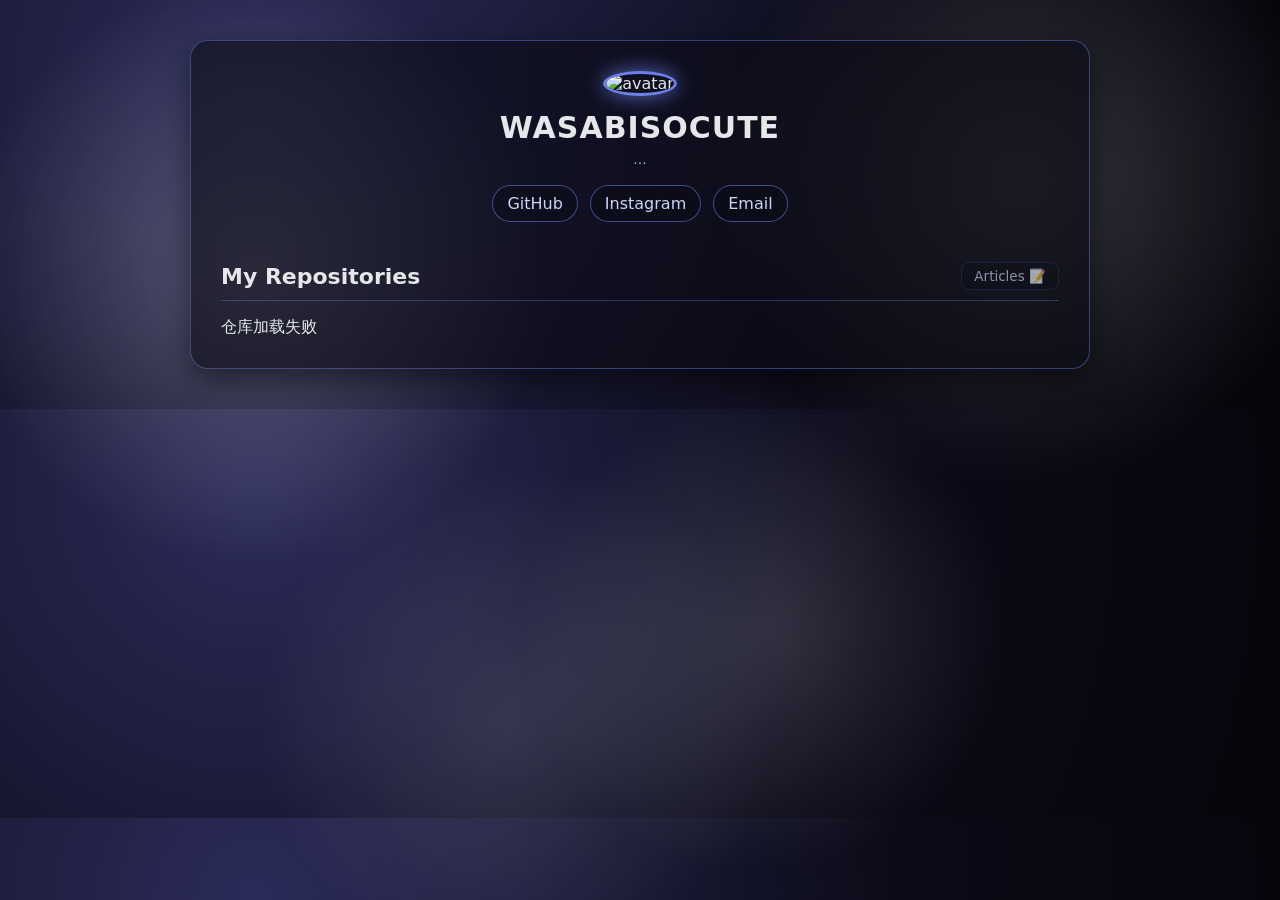
==== index.html @ c06ee204 "Add files via upload" ====
<!DOCTYPE html>
<html lang="zh-CN">

<head>
  <meta charset="UTF-8">
  <meta name="viewport" content="width=device-width, initial-scale=1.0">
  <title>Profile</title>

  <style>
    * {
      box-sizing: border-box;
      margin: 0;
      padding: 0;
    }

    body {
      font-family: system-ui, -apple-system, BlinkMacSystemFont, "Segoe UI", sans-serif;
      background: radial-gradient(circle at 20% 20%, #2b2b5a, #0b0b18 60%, #05050b);
      color: #e5e7eb;
      display: flex;
      justify-content: center;
      padding: 40px 20px;
    }

    .container {
      width: 100%;
      max-width: 900px;
    }

    /* background */
    .stars {
      position: fixed;
      inset: 0;
      background:
        radial-gradient(circle at 20% 30%, rgba(255, 255, 255, 0.35), transparent 25%),
        radial-gradient(circle at 80% 20%, rgba(255, 255, 255, 0.25), transparent 25%),
        radial-gradient(circle at 60% 70%, rgba(255, 255, 255, 0.2), transparent 25%),
        radial-gradient(circle at 40% 80%, rgba(255, 255, 255, 0.18), transparent 25%);
      opacity: 0.7;
      pointer-events: none;
      animation: twinkle 8s infinite alternate;
    }

    @keyframes twinkle {
      from {
        opacity: 0.4;
      }

      to {
        opacity: 0.8;
      }
    }

    .card {
      background: rgba(10, 10, 20, 0.6);
      border: 1px solid rgba(120, 140, 255, 0.4);
      border-radius: 18px;
      padding: 30px;
      backdrop-filter: blur(10px);
      box-shadow: 0 10px 30px rgba(0, 0, 0, 0.5);
    }

    .profile {
      text-align: center;
    }

    .avatar {
      width: 130px;
      height: 130px;
      border-radius: 50%;
      border: 3px solid rgba(120, 140, 255, 0.9);
      box-shadow: 0 0 20px rgba(120, 140, 255, 0.7);
      object-fit: cover;
    }

    h1 {
      margin: 14px 0 6px;
      font-size: 30px;
      letter-spacing: 1px;
    }

    .bio {
      color: #a6b0c3;
      font-size: 14px;
    }

    .links {
      margin-top: 18px;
      display: flex;
      justify-content: center;
      gap: 12px;
      flex-wrap: wrap;
    }

    .links a {
      text-decoration: none;
      color: #cbd5f5;
      padding: 8px 14px;
      border-radius: 999px;
      border: 1px solid rgba(120, 140, 255, 0.5);
      background: rgba(10, 10, 20, 0.5);
      transition: 0.2s;
    }

    .links a:hover {
      background: rgba(120, 140, 255, 0.2);
      border-color: rgba(120, 140, 255, 0.9);
      transform: translateY(-2px);
    }

    .section-header {
      display: flex;
      justify-content: space-between;
      align-items: center;
      margin: 40px 0 16px;
      border-bottom: 1px solid rgba(120, 140, 255, 0.3);
      padding-bottom: 10px;
    }

    .section-header h2 {
      margin: 0;
      font-size: 22px;
    }

    .articles-link {
      font-size: 13.5px;
      color: #cbd5f5;
      opacity: 0.65;
      text-decoration: none;
      transition: all 0.2s ease;
      display: flex;
      align-items: center;
      gap: 5px;
      border: 1px solid rgba(120, 140, 255, 0.2);
      background: rgba(10, 10, 20, 0.4);
      padding: 5px 12px;
      border-radius: 8px;
    }

    .articles-link:hover {
      opacity: 1;
      border-color: rgba(120, 140, 255, 0.7);
      background: rgba(120, 140, 255, 0.1);
      transform: translateY(-1px);
    }

    .repos {
      display: grid;
      grid-template-columns: repeat(auto-fill, minmax(260px, 1fr));
      gap: 16px;
    }

    .repo {
      background: rgba(10, 10, 20, 0.6);
      border: 1px solid rgba(120, 140, 255, 0.25);
      border-radius: 14px;
      padding: 14px;
      transition: 0.2s;
    }

    .repo:hover {
      transform: translateY(-4px);
      border-color: rgba(120, 140, 255, 0.9);
      box-shadow: 0 10px 25px rgba(120, 140, 255, 0.25);
    }

    .repo a {
      color: #cbd5f5;
      text-decoration: none;
      font-weight: 600;
      font-size: 16px;
    }

    .repo p {
      margin-top: 8px;
      color: #a6b0c3;
      font-size: 13px;
    }
  </style>
</head>

<body>
  <div class="stars"></div>

  <div class="container">
    <div class="card">
      <div class="profile">
        <img class="avatar" src="https://avatars.githubusercontent.com/u/93391433?v=4" alt="avatar">
        <h1>WASABISOCUTE</h1>
        <div class="bio">...</div>

        <div class="links">
          <a href="https://github.com/WASABISOCUTE" target="_blank">GitHub</a>
          <a href="https://instagram.com/wasabisimyeezhe_ws" target="_blank">Instagram</a>
          <a href="mailto:wasabi9487@gmail.com">Email</a>
        </div>
      </div>

      <div class="section-header">
        <h2>My Repositories</h2>
        <div style="display: flex; gap: 10px;">
          <a href="articles-show.html" class="articles-link">
            Articles 📝
          </a>
        </div>
      </div>
      <div id="repos" class="repos"></div>
    </div>
  </div>

  <script>
    const username = "WASABISOCUTE";
    const repoContainer = document.getElementById("repos");

    fetch(`https://api.github.com/users/${username}/repos`)
      .then(res => res.json())
      .then(repos => {
        repos.sort((a, b) => b.stargazers_count - a.stargazers_count)
          .forEach(repo => {
            const div = document.createElement("div");
            div.className = "repo";
            div.innerHTML = `
              <a href="${repo.html_url}" target="_blank">${repo.name}</a>
              <p>${repo.description || "No description"}</p>
            `;
            repoContainer.appendChild(div);
          });
      })
      .catch(() => {
        repoContainer.innerHTML = "<p>仓库加载失败</p>";
      });
  </script>
</body>

</html>
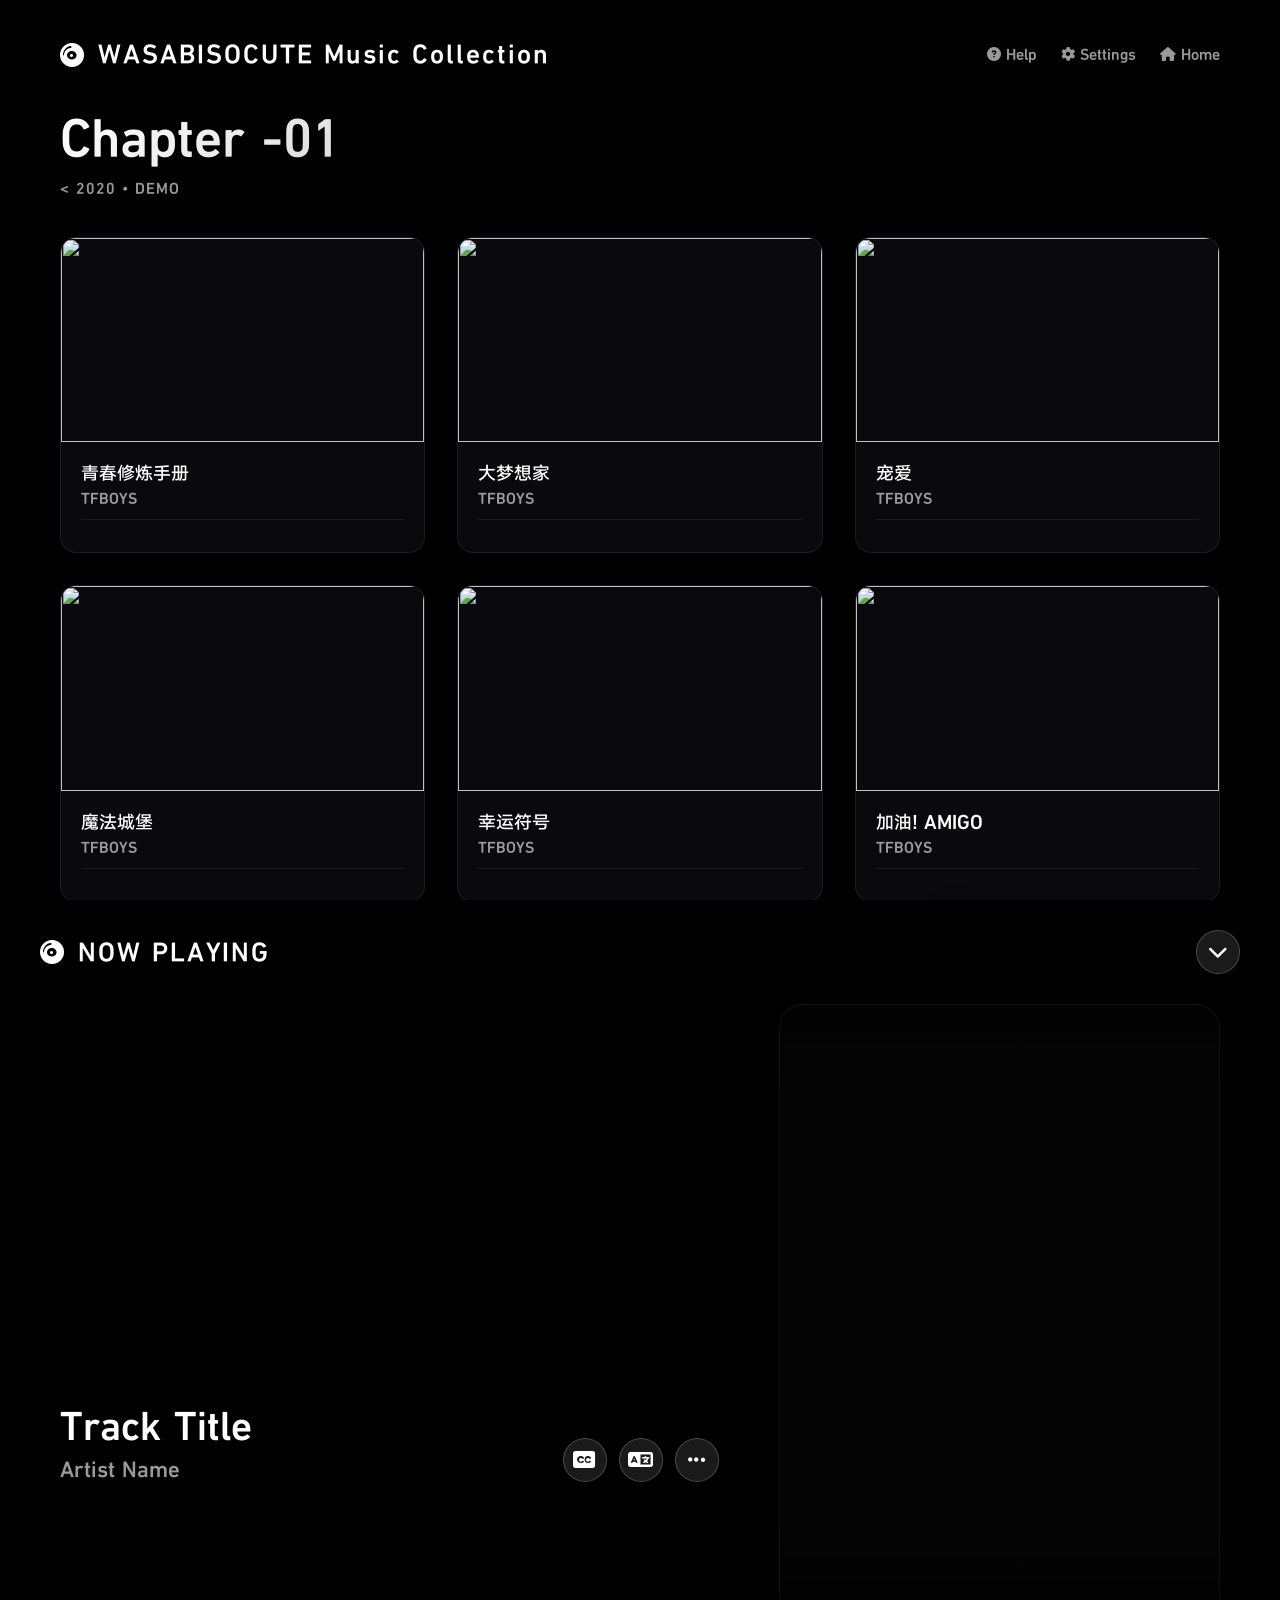
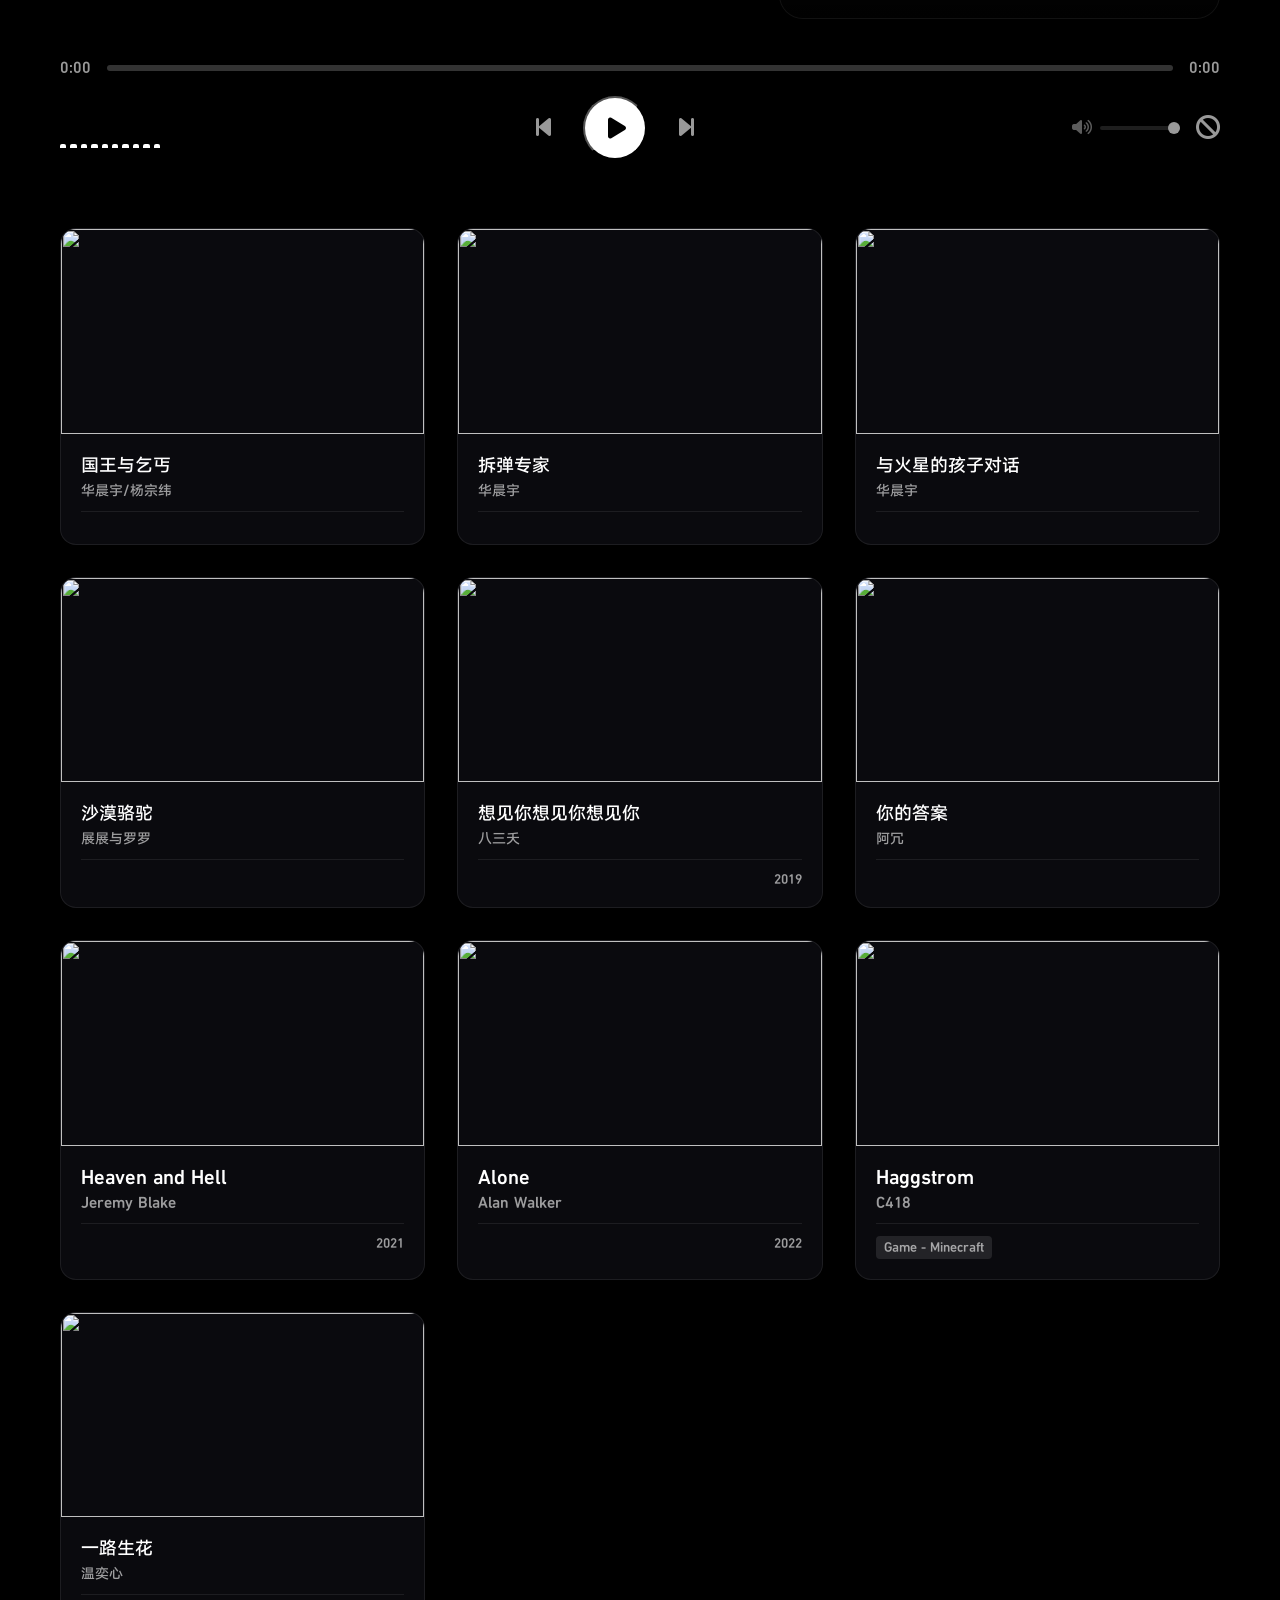
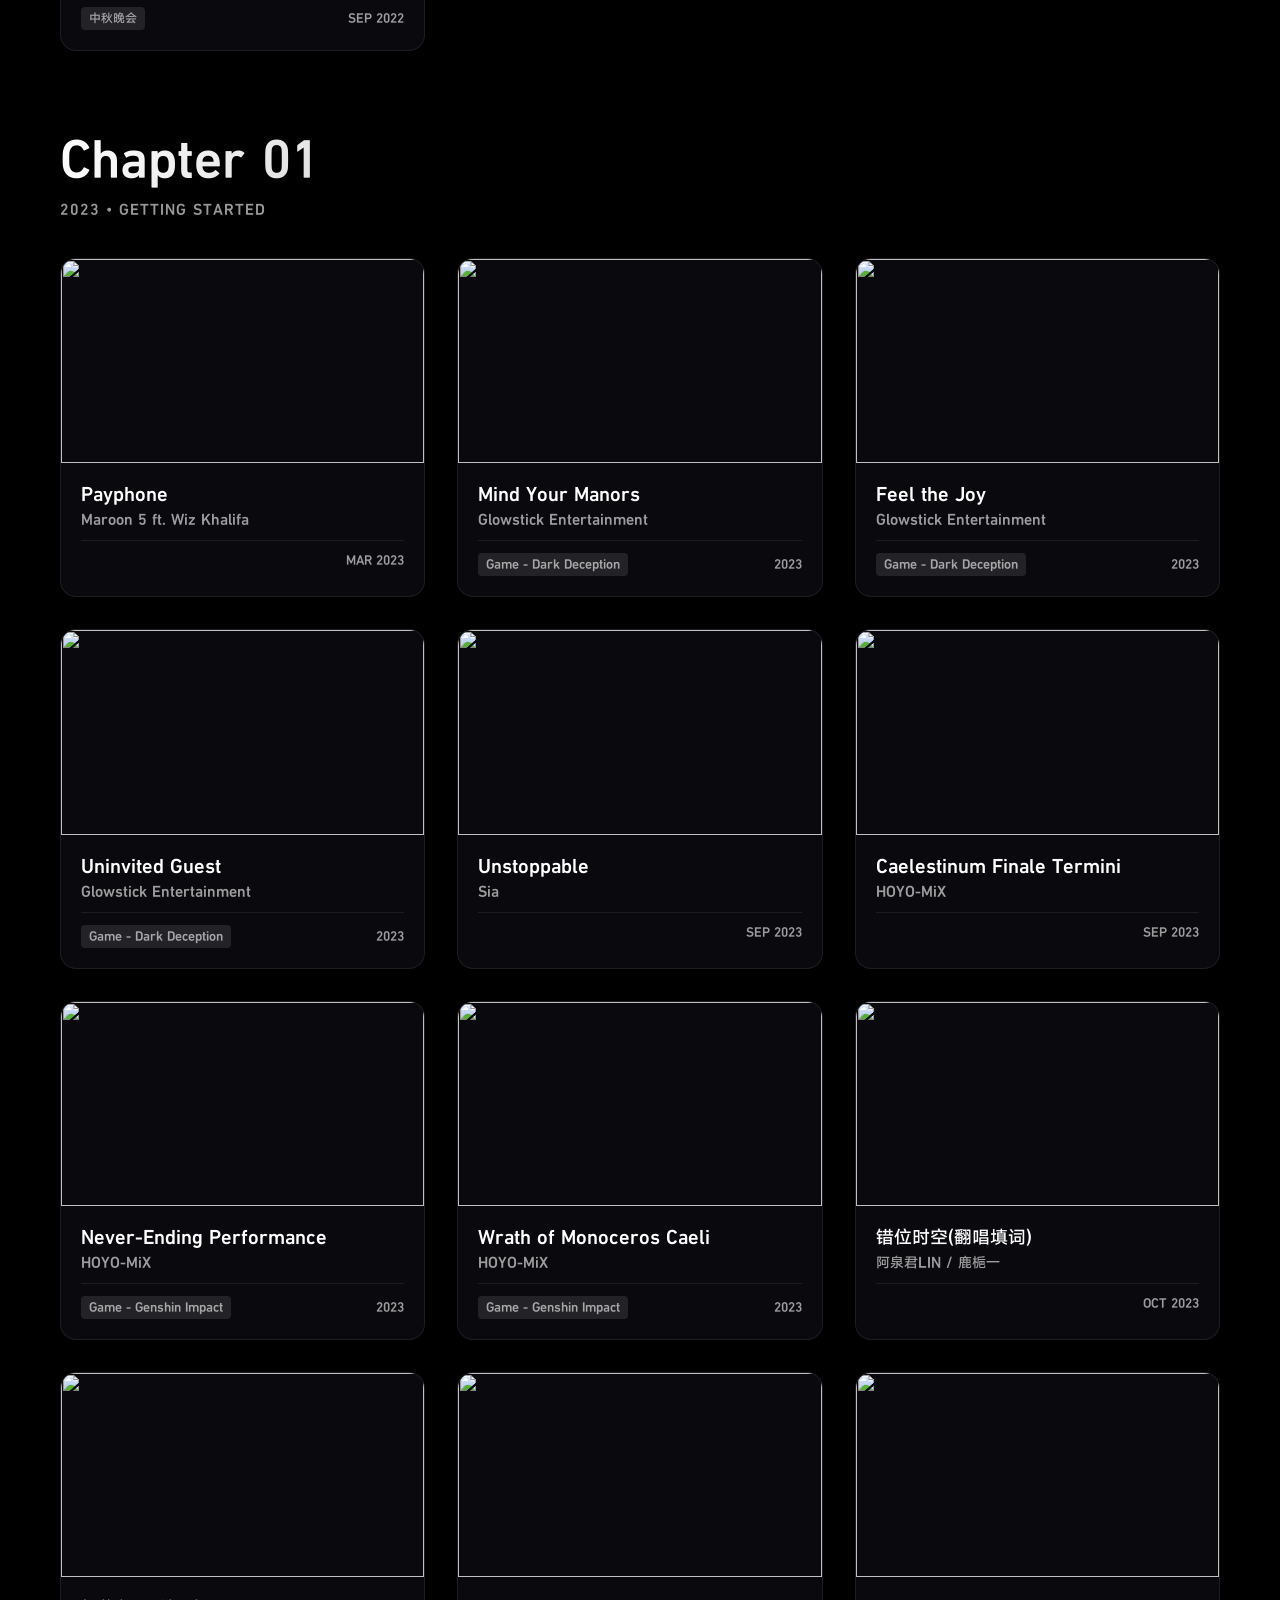
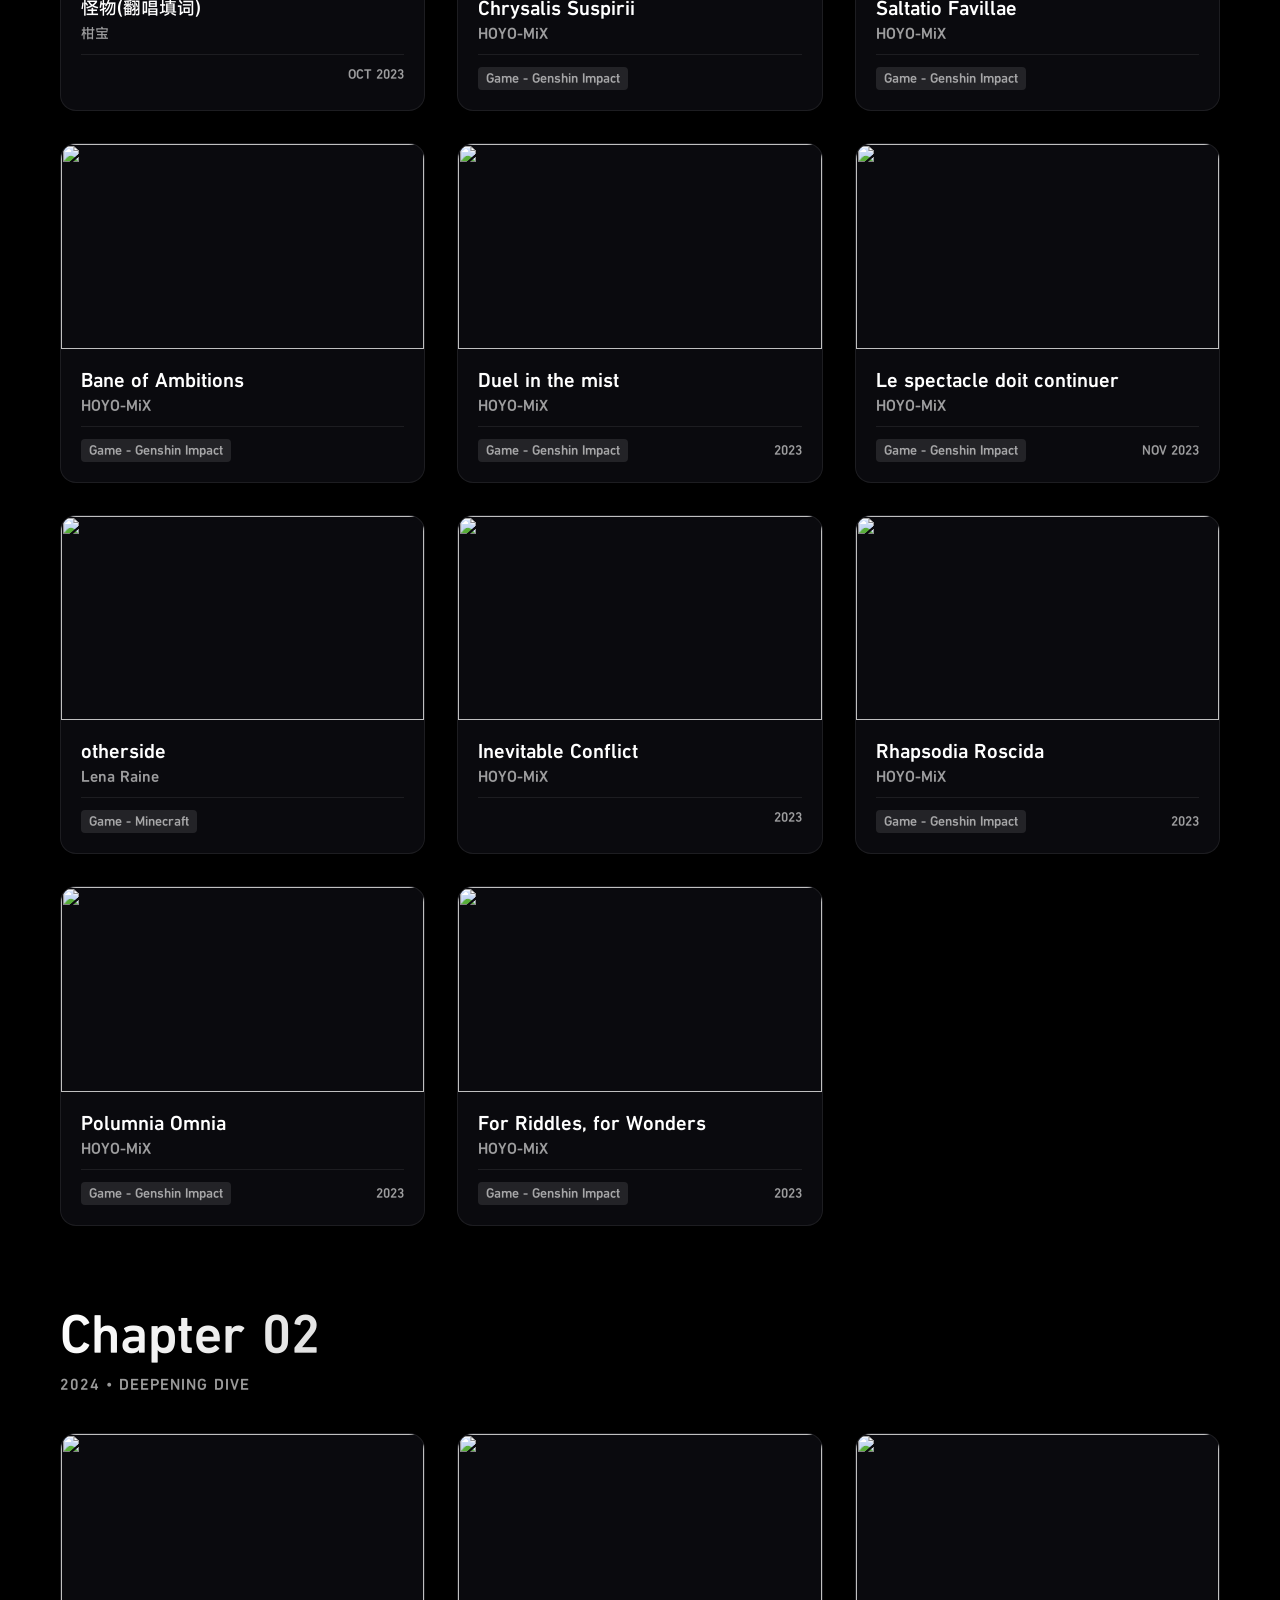
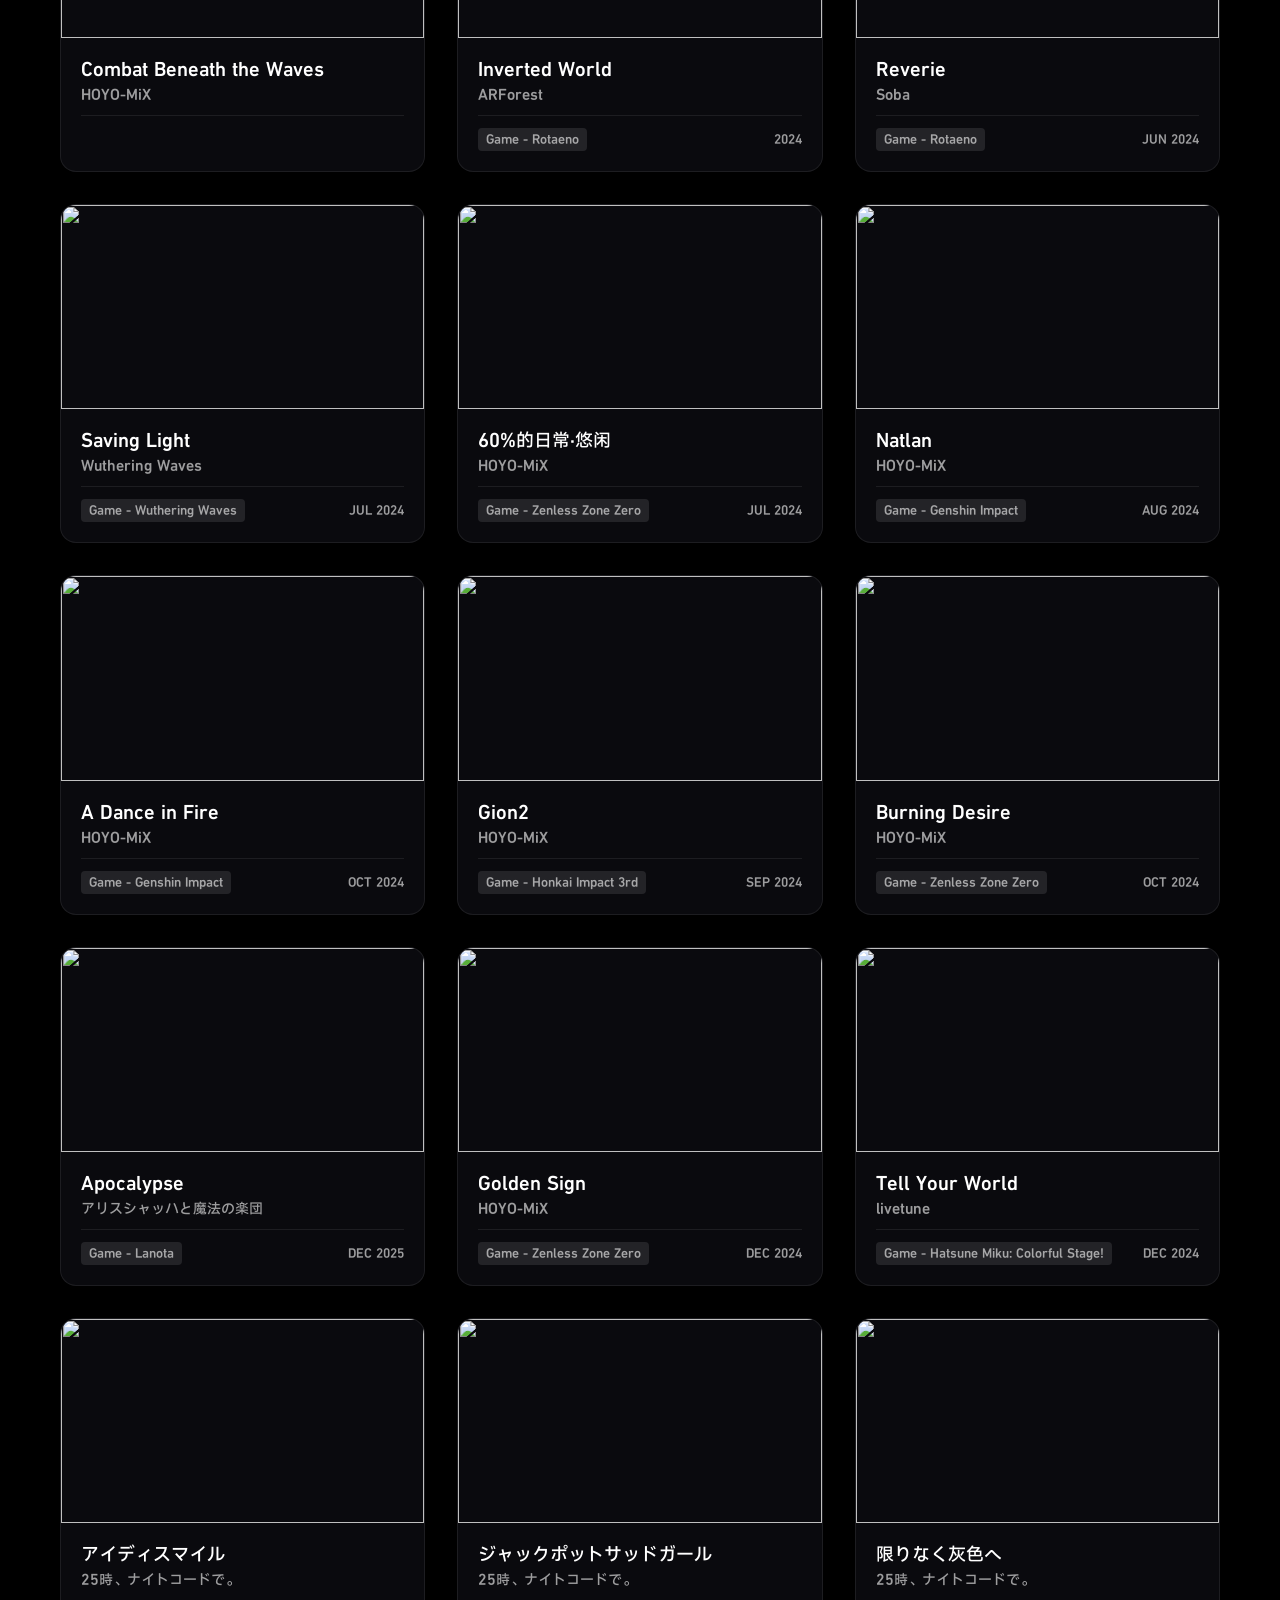
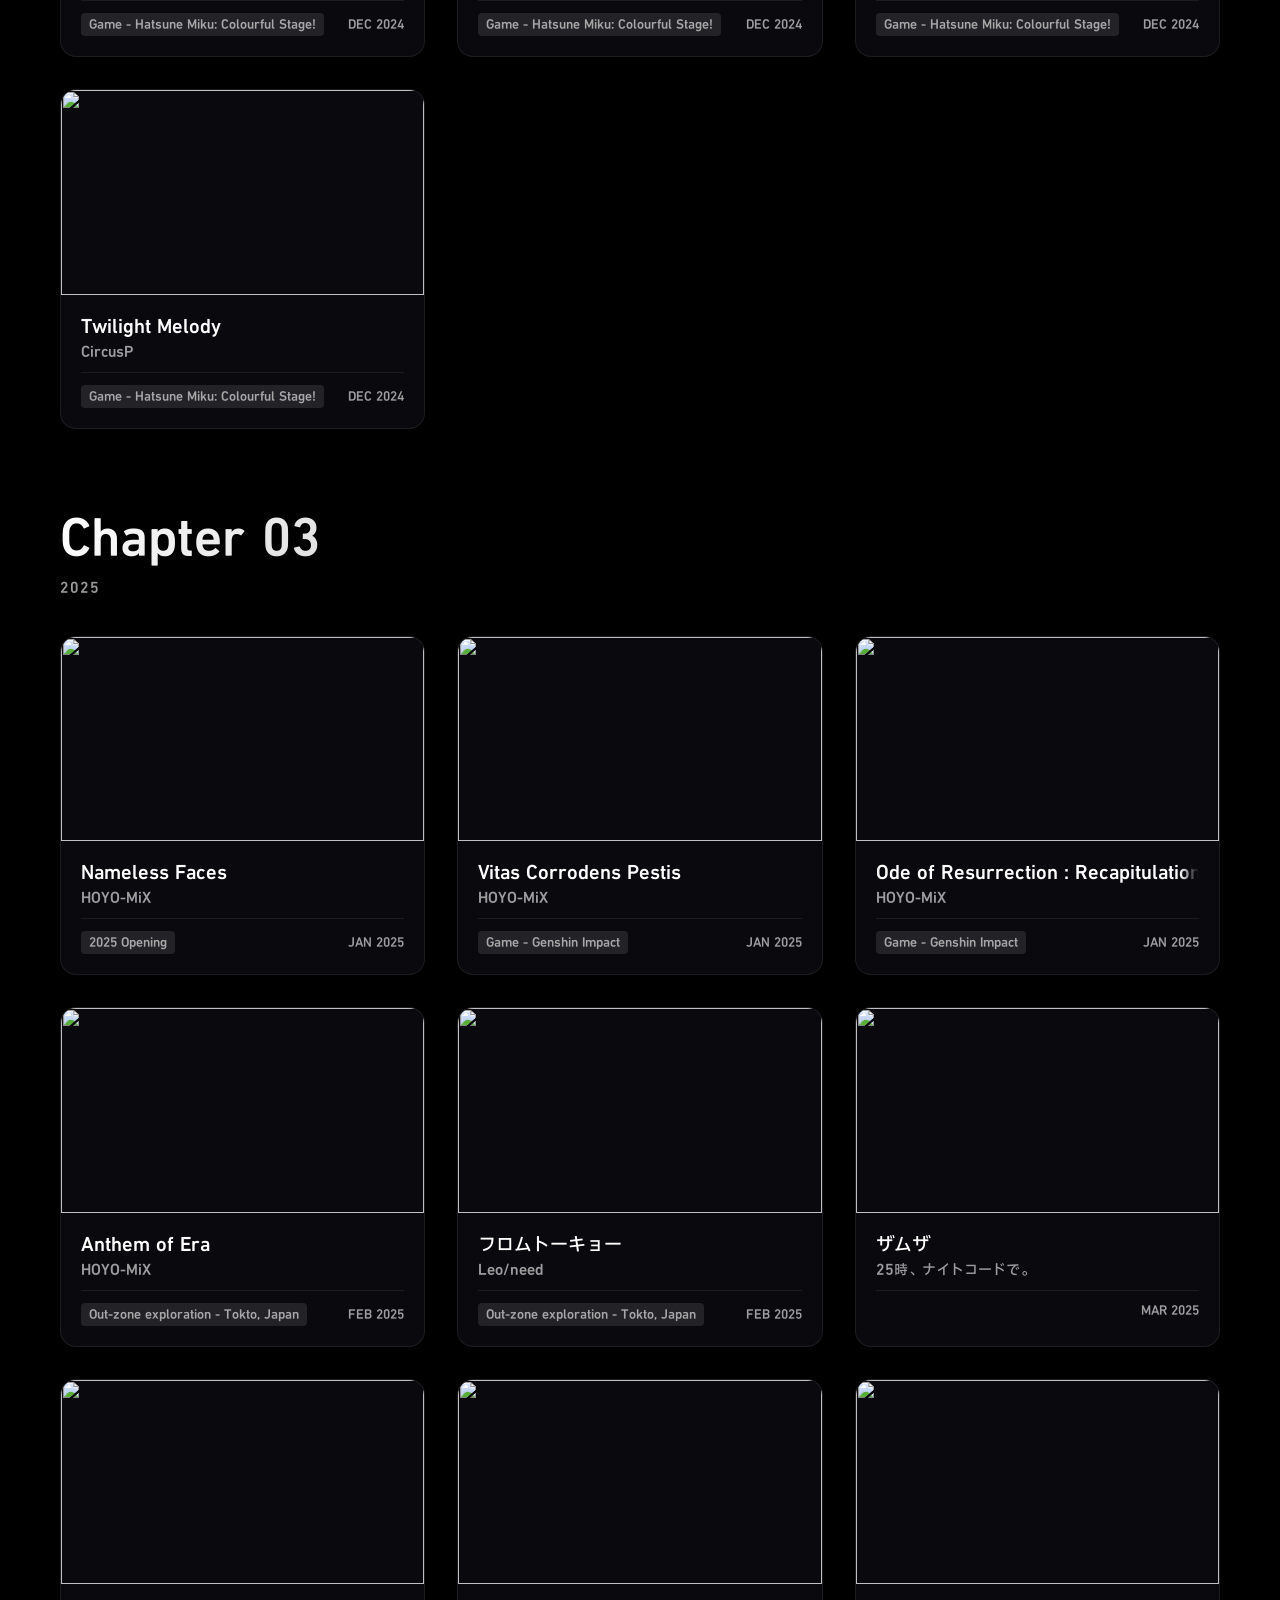
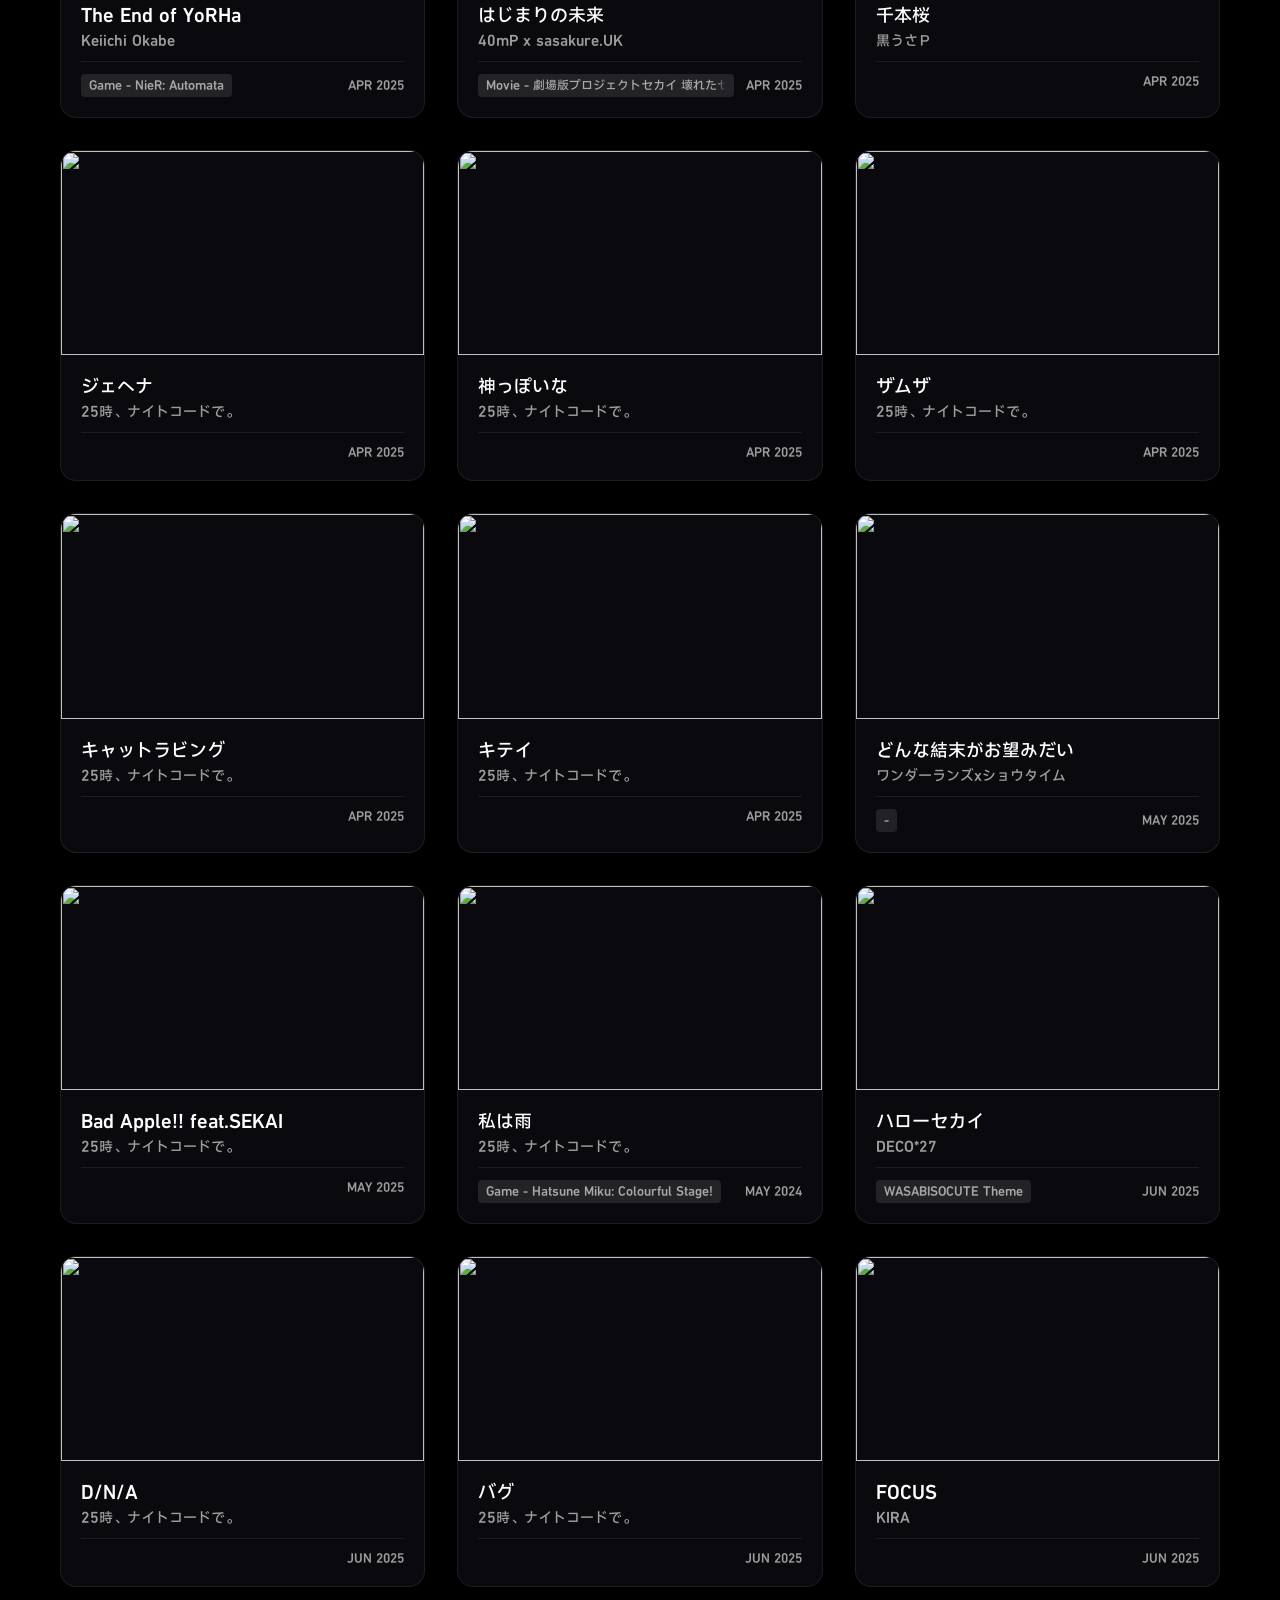
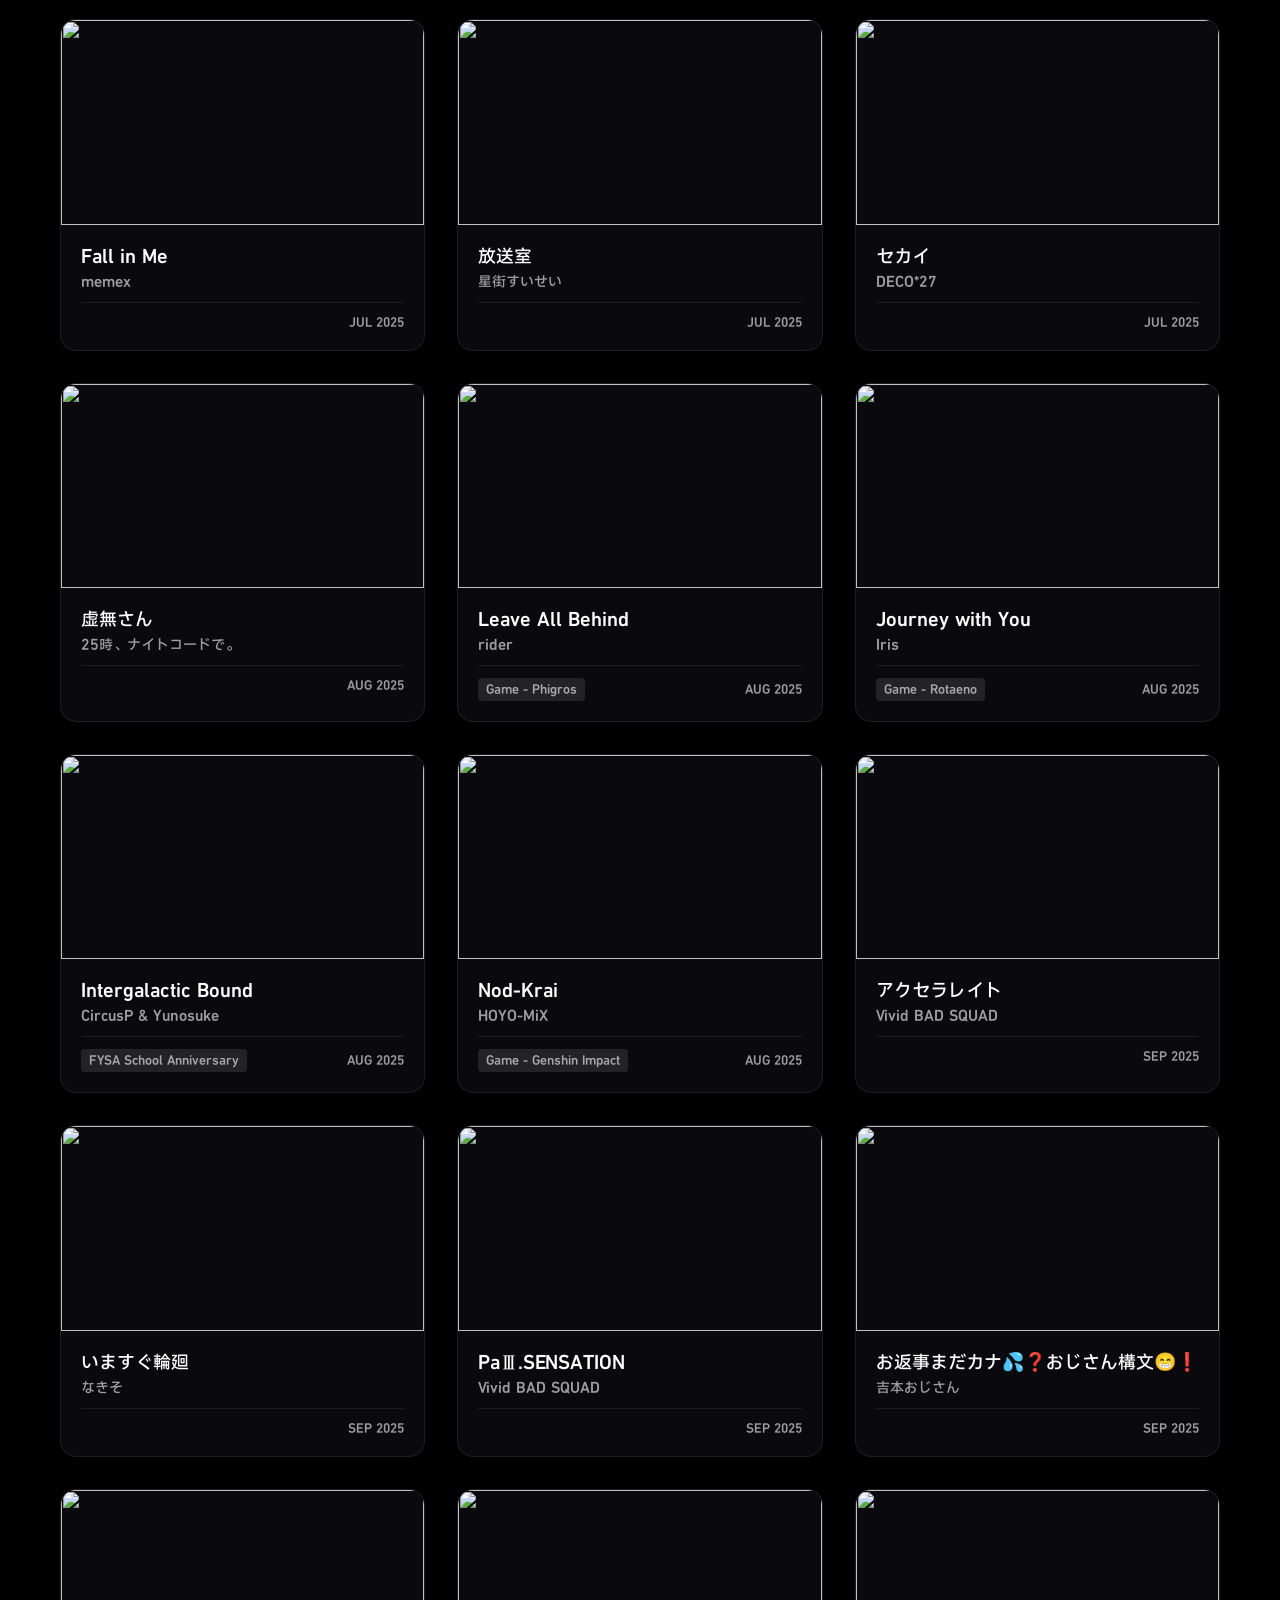
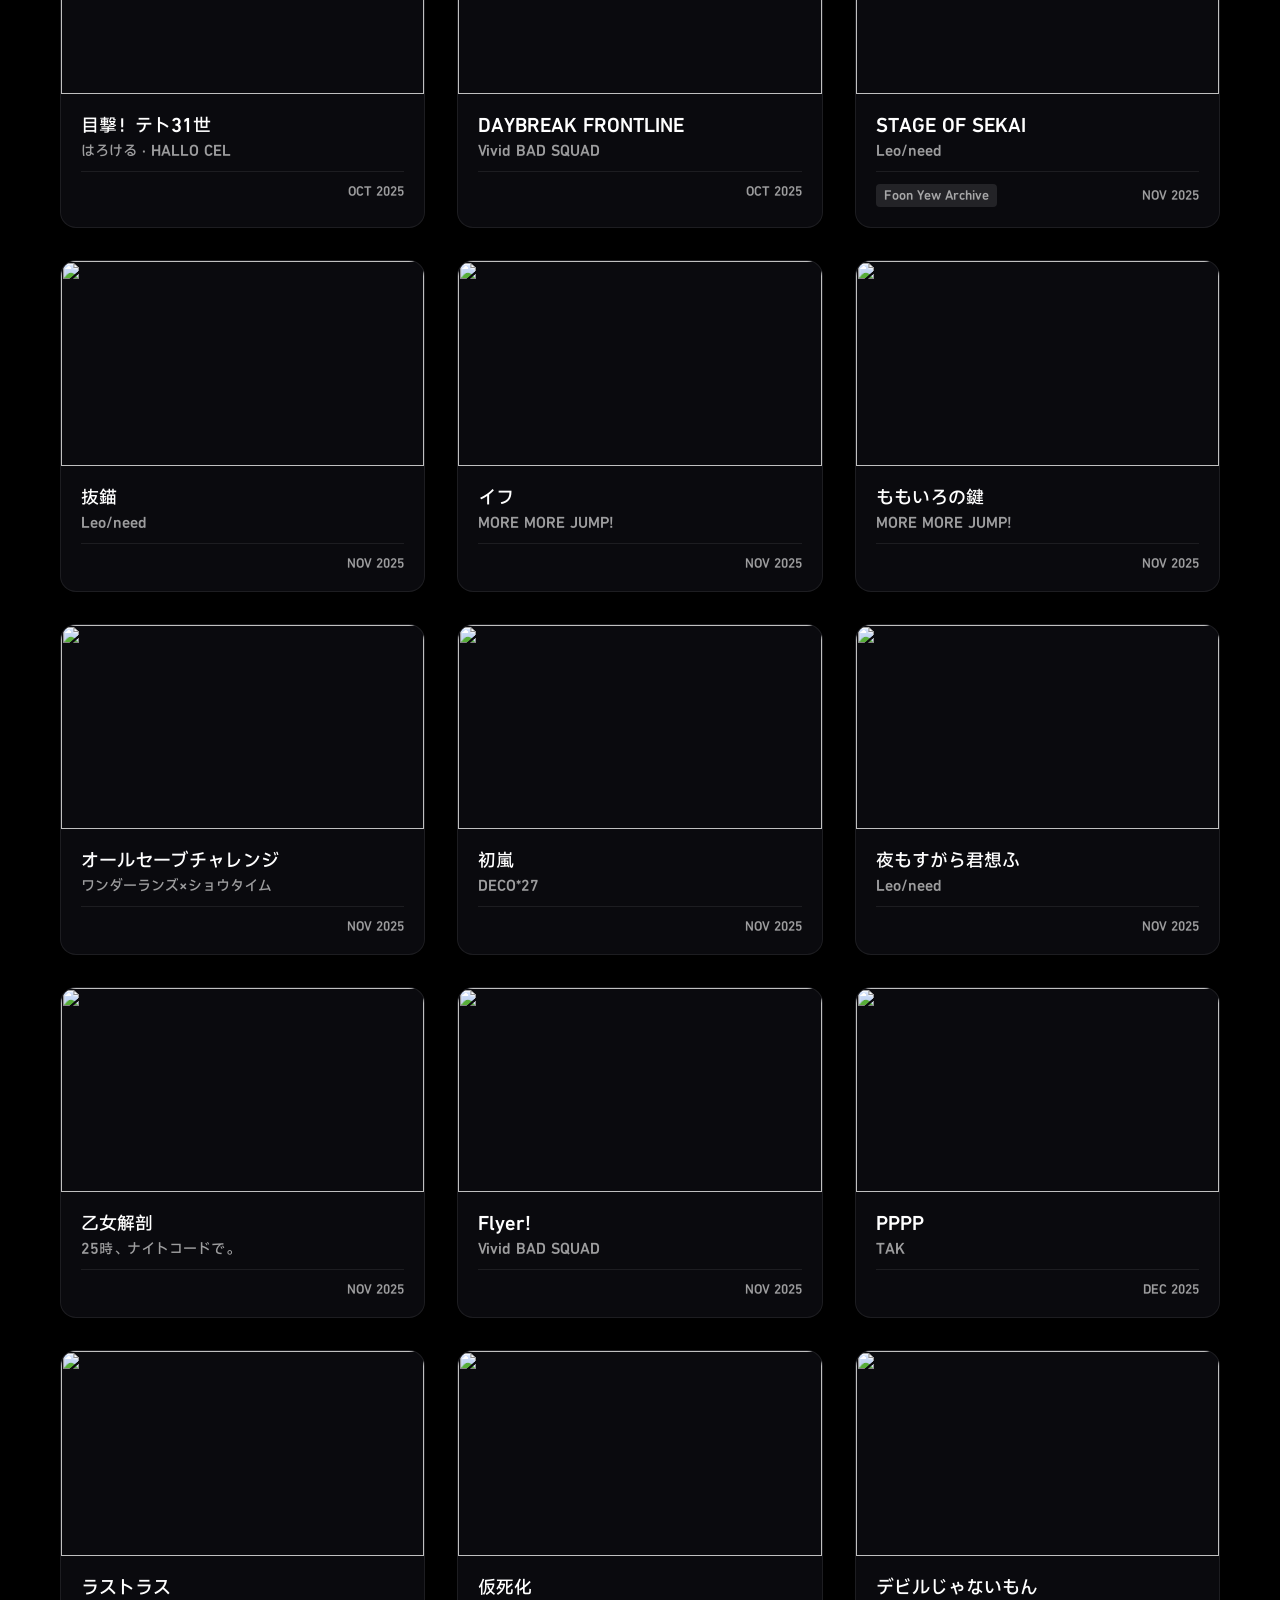
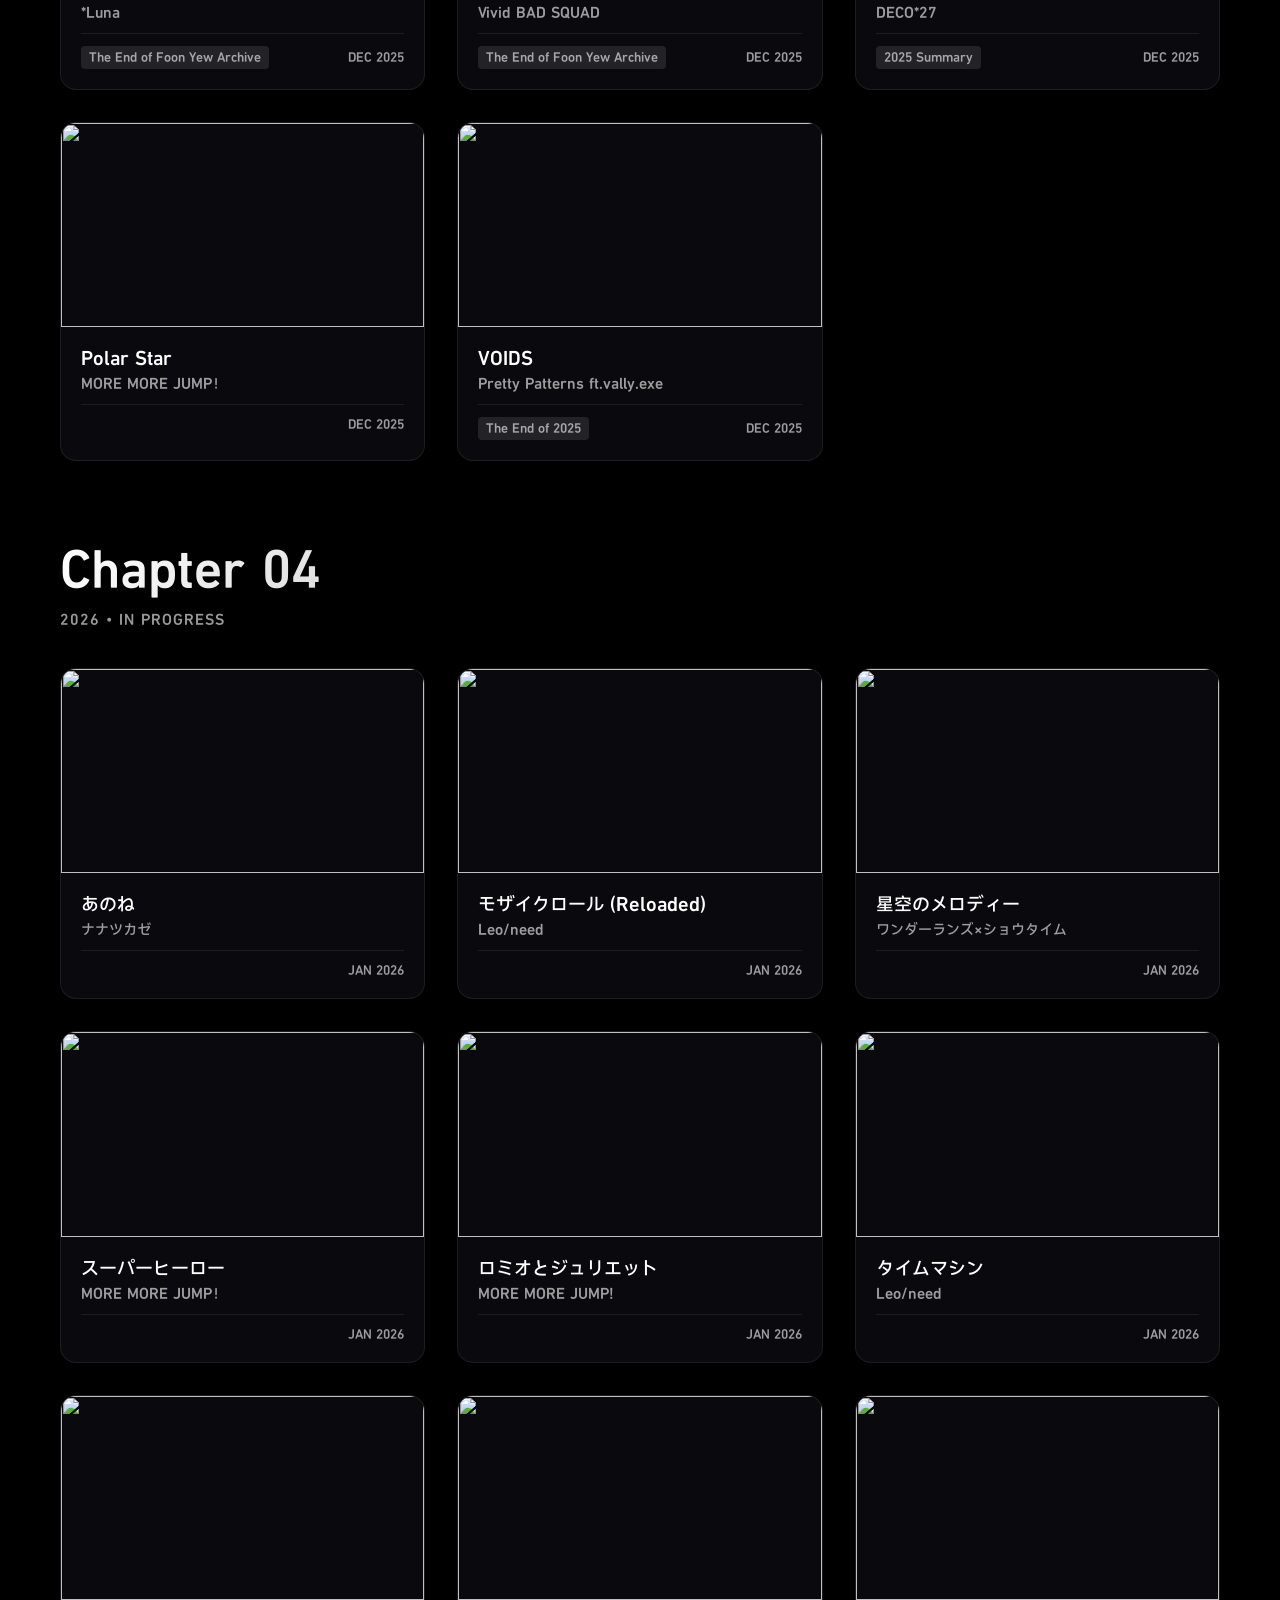
==== commit 00e4ba16: "Add files via upload" ====
--- a/index.html
+++ b/index.html
@@ -2,234 +2,1901 @@
 <html lang="zh-CN">
 
 <head>
-  <meta charset="UTF-8">
-  <meta name="viewport" content="width=device-width, initial-scale=1.0">
-  <title>Profile</title>
-
-  <style>
-    * {
-      box-sizing: border-box;
-      margin: 0;
-      padding: 0;
-    }
-
-    body {
-      font-family: system-ui, -apple-system, BlinkMacSystemFont, "Segoe UI", sans-serif;
-      background: radial-gradient(circle at 20% 20%, #2b2b5a, #0b0b18 60%, #05050b);
-      color: #e5e7eb;
-      display: flex;
-      justify-content: center;
-      padding: 40px 20px;
-    }
-
-    .container {
-      width: 100%;
-      max-width: 900px;
-    }
-
-    /* background */
-    .stars {
-      position: fixed;
-      inset: 0;
-      background:
-        radial-gradient(circle at 20% 30%, rgba(255, 255, 255, 0.35), transparent 25%),
-        radial-gradient(circle at 80% 20%, rgba(255, 255, 255, 0.25), transparent 25%),
-        radial-gradient(circle at 60% 70%, rgba(255, 255, 255, 0.2), transparent 25%),
-        radial-gradient(circle at 40% 80%, rgba(255, 255, 255, 0.18), transparent 25%);
-      opacity: 0.7;
-      pointer-events: none;
-      animation: twinkle 8s infinite alternate;
-    }
-
-    @keyframes twinkle {
-      from {
-        opacity: 0.4;
-      }
-
-      to {
-        opacity: 0.8;
-      }
-    }
-
-    .card {
-      background: rgba(10, 10, 20, 0.6);
-      border: 1px solid rgba(120, 140, 255, 0.4);
-      border-radius: 18px;
-      padding: 30px;
-      backdrop-filter: blur(10px);
-      box-shadow: 0 10px 30px rgba(0, 0, 0, 0.5);
-    }
-
-    .profile {
-      text-align: center;
-    }
-
-    .avatar {
-      width: 130px;
-      height: 130px;
-      border-radius: 50%;
-      border: 3px solid rgba(120, 140, 255, 0.9);
-      box-shadow: 0 0 20px rgba(120, 140, 255, 0.7);
-      object-fit: cover;
-    }
-
-    h1 {
-      margin: 14px 0 6px;
-      font-size: 30px;
-      letter-spacing: 1px;
-    }
-
-    .bio {
-      color: #a6b0c3;
-      font-size: 14px;
-    }
-
-    .links {
-      margin-top: 18px;
-      display: flex;
-      justify-content: center;
-      gap: 12px;
-      flex-wrap: wrap;
-    }
-
-    .links a {
-      text-decoration: none;
-      color: #cbd5f5;
-      padding: 8px 14px;
-      border-radius: 999px;
-      border: 1px solid rgba(120, 140, 255, 0.5);
-      background: rgba(10, 10, 20, 0.5);
-      transition: 0.2s;
-    }
-
-    .links a:hover {
-      background: rgba(120, 140, 255, 0.2);
-      border-color: rgba(120, 140, 255, 0.9);
-      transform: translateY(-2px);
-    }
-
-    .section-header {
-      display: flex;
-      justify-content: space-between;
-      align-items: center;
-      margin: 40px 0 16px;
-      border-bottom: 1px solid rgba(120, 140, 255, 0.3);
-      padding-bottom: 10px;
-    }
-
-    .section-header h2 {
-      margin: 0;
-      font-size: 22px;
-    }
-
-    .articles-link {
-      font-size: 13.5px;
-      color: #cbd5f5;
-      opacity: 0.65;
-      text-decoration: none;
-      transition: all 0.2s ease;
-      display: flex;
-      align-items: center;
-      gap: 5px;
-      border: 1px solid rgba(120, 140, 255, 0.2);
-      background: rgba(10, 10, 20, 0.4);
-      padding: 5px 12px;
-      border-radius: 8px;
-    }
-
-    .articles-link:hover {
-      opacity: 1;
-      border-color: rgba(120, 140, 255, 0.7);
-      background: rgba(120, 140, 255, 0.1);
-      transform: translateY(-1px);
-    }
-
-    .repos {
-      display: grid;
-      grid-template-columns: repeat(auto-fill, minmax(260px, 1fr));
-      gap: 16px;
-    }
-
-    .repo {
-      background: rgba(10, 10, 20, 0.6);
-      border: 1px solid rgba(120, 140, 255, 0.25);
-      border-radius: 14px;
-      padding: 14px;
-      transition: 0.2s;
-    }
-
-    .repo:hover {
-      transform: translateY(-4px);
-      border-color: rgba(120, 140, 255, 0.9);
-      box-shadow: 0 10px 25px rgba(120, 140, 255, 0.25);
-    }
-
-    .repo a {
-      color: #cbd5f5;
-      text-decoration: none;
-      font-weight: 600;
-      font-size: 16px;
-    }
-
-    .repo p {
-      margin-top: 8px;
-      color: #a6b0c3;
-      font-size: 13px;
-    }
-  </style>
+    <meta charset="UTF-8">
+    <meta name="viewport" content="width=device-width, initial-scale=1.0">
+    <title>Music Collection | WASABISOCUTE</title>
+    <link rel="icon" type="image/x-icon" href="/picture/favicon.ico">
+    <link rel="preconnect" href="https://fonts.googleapis.com">
+    <link rel="preconnect" href="https://fonts.gstatic.com" crossorigin>
+    <link
+        href="https://fonts.googleapis.com/css2?family=Plus+Jakarta+Sans:wght@300;400;500;600;700;800&family=Space+Grotesk:wght@500;700&display=swap"
+        rel="stylesheet">
+    <link href="https://cdnjs.cloudflare.com/ajax/libs/font-awesome/6.4.0/css/all.min.css" rel="stylesheet">
+
+    <link rel="stylesheet" href="style.css">
 </head>
 
 <body>
-  <div class="stars"></div>
-
-  <div class="container">
-    <div class="card">
-      <div class="profile">
-        <img class="avatar" src="https://avatars.githubusercontent.com/u/93391433?v=4" alt="avatar">
-        <h1>WASABISOCUTE</h1>
-        <div class="bio">...</div>
-
-        <div class="links">
-          <a href="https://github.com/WASABISOCUTE" target="_blank">GitHub</a>
-          <a href="https://instagram.com/wasabisimyeezhe_ws" target="_blank">Instagram</a>
-          <a href="mailto:wasabi9487@gmail.com">Email</a>
+    <header>
+        <a href="index.html" class="logo">
+            <i class="fa-solid fa-compact-disc"></i> WASABISOCUTE Music Collection
+        </a>
+        <div class="header-actions">
+            <div class="tooltip-container" id="help-btn" onclick="toggleHelp(event)">
+                <i class="fa-solid fa-circle-question"></i> Help
+                <div class="tooltip-popup" id="help-popup" onclick="event.stopPropagation()">
+                    <h4>问题排查 & 快捷键 <button class="close-btn" onclick="toggleHelp(event)"><i
+                                class="fa-solid fa-xmark"></i></button></h4>
+                    <div style="font-size: 13px; margin-top: 8px;">1. 若视频未正常显示（黑屏），请尝试关闭标签页后重开<br>（Ctrl + W 后按 Ctrl +
+                        Shift + T）</div>
+                    <div style="font-size: 13px; margin-top: 8px;">2. 若播放器报错或无法播放，请切换到其他歌曲后重试，<br>若问题仍然存在，请尝试1.的解决方法
+                    </div>
+                    <div style="font-size: 13px; margin-top: 8px;">3. 若问题仍然存在，请联系：<a
+                            href="mailto:wasabi9487@gmail.com">wasabi9487@gmail.com</a>
+                        或
+                        <a href="mailto:sa234508@foonyewsa.edu.my">sa234508@foonyewsa.edu.my</a>
+                    </div>
+                    <div
+                        style="font-size: 13px; margin-top: 8px; border-top: 1px solid rgba(255,255,255,0.2); padding-top: 8px;">
+                        <b>快捷键 / Shortcuts：</b><br>
+                        • <kbd>Space</kbd> 播放 / 暂停 (Play/Pause)<br>
+                        • <kbd>←</kbd> 上一首 (Previous)<br>
+                        • <kbd>→</kbd> 下一首 (Next)<br>
+                        • <kbd>↑</kbd> 调高音量 (Volume Up)<br>
+                        • <kbd>↓</kbd> 调低音量 (Volume Down)<br>
+                        • <kbd>ESC</kbd> 收起播放器 (Close Player)
+                    </div>
+                </div>
+            </div>
+            <div class="tooltip-container" id="settings-btn" onclick="toggleSettings(event)">
+                <i class="fa-solid fa-gear"></i> Settings
+                <div class="tooltip-popup" id="settings-popup" onclick="event.stopPropagation()">
+                    <h4>设置 / Settings <button class="close-btn" onclick="toggleSettings(event)"><i
+                                class="fa-solid fa-xmark"></i></button></h4>
+                    <div style="display: flex; justify-content: space-between; align-items: center; margin-top: 12px;">
+                        <span style="font-size: 14px;">歌词翻译 / Lyrics Translation</span>
+                        <label class="switch">
+                            <input type="checkbox" id="setting-translation" checked>
+                            <span class="slider round"></span>
+                        </label>
+                    </div>
+                    <div style="display: flex; justify-content: space-between; align-items: center; margin-top: 12px;">
+                        <span style="font-size: 14px;">歌词发音 / Lyrics Pronunciation</span>
+                        <label class="switch">
+                            <input type="checkbox" id="setting-pronunciation">
+                            <span class="slider round"></span>
+                        </label>
+                    </div>
+                    <div style="display: flex; justify-content: space-between; align-items: center; margin-top: 12px;">
+                        <span style="font-size: 14px;">启用全屏 / Fullscreen</span>
+                        <label class="switch">
+                            <input type="checkbox" id="setting-fullscreen">
+                            <span class="slider round"></span>
+                        </label>
+                    </div>
+                    <div style="font-size: 13px; margin-top: 12px; color: var(--text-muted); font-weight: bold;">实验性功能
+                        / Experimental</div>
+                    <div style="display: flex; justify-content: space-between; align-items: center; margin-top: 12px;">
+                        <span style="font-size: 14px;">真实音频可视化 / Real Audio Visualizer</span>
+                        <label class="switch">
+                            <input type="checkbox" id="setting-real-visualizer">
+                            <span class="slider round"></span>
+                        </label>
+                    </div>
+                    <div class="setting-tip">
+                        <i class="fa-solid fa-circle-info"></i> 启用真实频谱分析。开启时请在浏览器共享弹窗中选择<b>【此标签页 / This
+                            Tab】</b>并务必勾选<b>【同时共享标签页音频】</b>。
+                    </div>
+                </div>
+            </div>
+            <a href="wasabisocute.github.io"><i class="fa-solid fa-house"></i> Home</a>
         </div>
-      </div>
-
-      <div class="section-header">
-        <h2>My Repositories</h2>
-        <div style="display: flex; gap: 10px;">
-          <a href="articles-show.html" class="articles-link">
-            Articles 📝
-          </a>
+    </header>
+    <main id="main-content">
+    </main>
+    <div class="np-toast" id="np-toast" onclick="openPlayer(currentTrackId)">
+        <img src="" class="np-toast-cover" id="toast-cover" alt="Cover">
+        <div class="np-toast-info">
+            <div class="np-toast-title marquee-target" id="toast-title">Title</div>
+            <div class="np-toast-artist marquee-target" id="toast-artist">Artist</div>
         </div>
-      </div>
-      <div id="repos" class="repos"></div>
+        <div class="np-toast-controls" onclick="event.stopPropagation()">
+            <button class="toast-btn" onclick="playPrevious(true)"><i class="fa-solid fa-backward-step"></i></button>
+            <button class="toast-btn" id="toast-play-pause-btn" onclick="togglePlay()"><i
+                    class="fa-solid fa-pause"></i></button>
+            <button class="toast-btn" onclick="playNext(true)"><i class="fa-solid fa-forward-step"></i></button>
+            <button class="toast-btn" onclick="closeToast()"><i class="fa-solid fa-xmark"></i></button>
+        </div>
     </div>
-  </div>
-
-  <script>
-    const username = "WASABISOCUTE";
-    const repoContainer = document.getElementById("repos");
-
-    fetch(`https://api.github.com/users/${username}/repos`)
-      .then(res => res.json())
-      .then(repos => {
-        repos.sort((a, b) => b.stargazers_count - a.stargazers_count)
-          .forEach(repo => {
-            const div = document.createElement("div");
-            div.className = "repo";
-            div.innerHTML = `
-              <a href="${repo.html_url}" target="_blank">${repo.name}</a>
-              <p>${repo.description || "No description"}</p>
-            `;
-            repoContainer.appendChild(div);
-          });
-      })
-      .catch(() => {
-        repoContainer.innerHTML = "<p>仓库加载失败</p>";
-      });
-  </script>
+    <div class="now-playing-overlay" id="np-overlay">
+        <div class="np-background" id="np-bg"></div>
+
+        <div class="np-header">
+            <div class="logo"><i class="fa-solid fa-compact-disc"></i> NOW PLAYING</div>
+            <button class="btn-close" onclick="closePlayer()"><i class="fa-solid fa-chevron-down"></i></button>
+        </div>
+
+        <div class="np-content">
+            <div class="np-left">
+                <div class="video-container">
+                    <div id="youtube-player"></div>
+                </div>
+                <div class="np-track-details">
+                    <div>
+                        <div class="np-title" id="np-title">Track Title</div>
+                        <div class="np-artist" id="np-artist">Artist Name</div>
+                    </div>
+                    <div style="display: flex; gap: 12px; align-items: center;">
+                        <button class="btn-options" id="btn-toggle-pron" onclick="togglePronunciationSetting(event)">
+                            <i class="fa-solid fa-closed-captioning"></i>
+                        </button>
+                        <div class="np-options-wrapper">
+                            <button class="btn-options" id="btn-trans" onclick="toggleTransMenu(event)">
+                                <i class="fa-solid fa-language"></i>
+                            </button>
+                            <div class="np-options-menu" id="np-trans-menu"
+                                style="width: auto; right: 0; bottom: 60px;">
+                                <div class="menu-trans-item" data-lang="none" onclick="setTransMode('none')">Off</div>
+                                <div class="menu-trans-item" data-lang="cn" onclick="setTransMode('cn')">中文</div>
+                                <div class="menu-trans-item" data-lang="en" onclick="setTransMode('en')">English</div>
+                            </div>
+                        </div>
+                        <div class="np-options-wrapper">
+                            <button class="btn-options" id="btn-options" onclick="toggleOptionsMenu(event)">
+                                <i class="fa-solid fa-ellipsis"></i>
+                            </button>
+                            <div class="np-options-menu" id="np-options-menu">
+                                <div class="menu-track-title" id="menu-title">Title</div>
+                                <div class="menu-track-artist" id="menu-artist">Artist</div>
+                                <div class="menu-info-item" id="menu-info">Info</div>
+                                <div class="menu-info-item" id="menu-date">Date</div>
+                                <a href="#" target="_blank" class="menu-ig-link" id="menu-ig">
+                                    <i class="fa-brands fa-instagram"></i> Source
+                                </a>
+                            </div>
+                        </div>
+                    </div>
+                </div>
+            </div>
+            <div class="np-right">
+                <div class="lyrics-container" id="lyrics-container">
+                </div>
+            </div>
+        </div>
+        <div class="np-bottom">
+            <div class="progress-container">
+                <span id="time-current">0:00</span>
+                <div class="progress-bar-bg" id="progress-bg">
+                    <div class="progress-bar-fill" id="progress-fill"></div>
+                    <div class="progress-bar-thumb" id="progress-thumb"></div>
+                </div>
+                <span id="time-total">0:00</span>
+            </div>
+
+            <div class="controls-row">
+                <div class="visualizer" id="visualizer">
+                    <canvas id="real-visualizer-canvas" class="visualizer-canvas"></canvas>
+                </div>
+
+                <div class="player-controls">
+                    <button class="ctrl-btn" onclick="playPrevious()"><i class="fa-solid fa-backward-step"></i></button>
+                    <button class="btn-play-pause" id="play-pause-btn" onclick="togglePlay()">
+                        <i class="fa-solid fa-play"></i>
+                    </button>
+                    <button class="ctrl-btn" onclick="playNext()"><i class="fa-solid fa-forward-step"></i></button>
+                </div>
+                <div class="controls-spacer">
+                    <div class="volume-container">
+                        <button class="ctrl-btn" id="volume-btn" onclick="toggleMute()">
+                            <i class="fa-solid fa-volume-high"></i>
+                        </button>
+                        <input type="range" id="volume-slider" min="0" max="100" value="100"
+                            oninput="changeVolume(this.value)">
+                    </div>
+                    <button class="ctrl-btn" id="loop-mode-btn" onclick="toggleLoopMode()" title="Stop After Current">
+                        <i class="fa-solid fa-ban"></i>
+                    </button>
+                </div>
+            </div>
+        </div>
+    </div>
+    <!--<footer id="footer" style="color: white;">
+        <span id="aboutLink">Copyright © 2026 WASABISOCUTE | Assisted by <span class="footer-credits">Google
+                Antigravity</span></span>
+    </footer>-->
+    <div class="secret-console-overlay" id="secret-console-overlay" onclick="handleConsoleOverlayClick(event)">
+        <div class="secret-console-window" onclick="event.stopPropagation()">
+            <div class="console-titlebar">
+                <div class="console-titlebar-left">
+                    <i class="fa-solid fa-terminal"></i>
+                    <span id="console-titlebar-text">SYSTEM TERMINAL // SECURE_PORTAL_v2.6</span>
+                </div>
+                <button class="console-close-btn" onclick="closeConsole()" title="Close (ESC)">
+                    <i class="fa-solid fa-xmark"></i>
+                </button>
+            </div>
+            <div class="console-screen" id="console-screen" onclick="focusConsoleInput()">
+                <div class="console-log" id="console-log"></div>
+                <div class="console-input-row" id="console-input-row">
+                    <span class="console-prompt-label" id="console-prompt-label">Login PIN:</span>
+                    <div class="console-input-wrapper">
+                        <input type="password" id="console-input" class="console-input" autocomplete="off"
+                            spellcheck="false" onkeydown="handleConsoleInputKey(event)">
+                        <span class="console-cursor" id="console-cursor">█</span>
+                    </div>
+                </div>
+            </div>
+        </div>
+    </div>
+
+    <div class="screen-transition-overlay" id="screen-transition-overlay">
+        <div class="transition-shutter-blade blade-top"></div>
+        <div class="transition-shutter-blade blade-bottom"></div>
+
+        <div class="transition-grid-bg"></div>
+        <div class="transition-flash"></div>
+
+        <div class="transition-core-wrapper">
+            <div class="transition-shockwave"></div>
+            <div class="transition-hud-box">
+                <div class="transition-hud-header">
+                    <span class="hud-tag"><i class="fa-solid fa-microchip"></i> WASABI BIOS v10.0</span>
+                    <span class="hud-status" id="hud-status-badge">SECURE_LINK</span>
+                </div>
+                <div class="transition-glitch-text" id="transition-glitch-text" data-text="AUTHENTICATING...">
+                    AUTHENTICATING...</div>
+                <div class="transition-progress-bar">
+                    <div class="transition-progress-fill" id="transition-progress-fill"></div>
+                </div>
+                <div class="transition-hud-footer">
+                    <span id="transition-subtext">DECRYPTING ARCHIVES...</span>
+                    <span id="transition-percentage">00%</span>
+                </div>
+            </div>
+        </div>
+
+        <div class="transition-laser-beam"></div>
+    </div>
+
+    <script src="https://www.youtube.com/iframe_api"></script>
+    <script src="data.js"></script>
+    <script src="data2.js"></script>
+    <script>
+        const defaultChapters = [
+            { id: -1, title: 'Chapter -01', subtitle: '< 2020 • Demo' },
+            { id: 0, title: 'Chapter 00', subtitle: '> 2020 • Tutorial' },
+            { id: 1, title: 'Chapter 01', subtitle: '2023 • Getting Started' },
+            { id: 2, title: 'Chapter 02', subtitle: '2024 • Deepening Dive' },
+            { id: 3, title: 'Chapter 03', subtitle: '2025' },
+            { id: 4, title: 'Chapter 04', subtitle: '2026 • In Progress' }
+        ];
+
+        let isSecretMode = false;
+        let activeTracks = tracks;
+        let activeConfig = (typeof config !== 'undefined') ? config : {};
+        let activeChapters = defaultChapters;
+        let isConsoleOpen = false;
+        let isTransitioning = false;
+        const SECRET_PINS = ['100601'];
+
+        function renderGrid() {
+            const mainContainer = document.getElementById('main-content') || document.querySelector('main');
+            if (!mainContainer) return;
+            mainContainer.innerHTML = '';
+
+            activeChapters.forEach(ch => {
+                const section = document.createElement('div');
+                section.className = 'chapter-section';
+                section.id = `section-ch${ch.id}`;
+                section.innerHTML = `
+                    <h2 class="chapter-title">${ch.title}</h2>
+                    <div class="chapter-subtitle">${ch.subtitle}</div>
+                    <div class="track-grid" id="grid-ch${ch.id}"></div>
+                `;
+                mainContainer.appendChild(section);
+            });
+
+            activeTracks.forEach((track, index) => {
+                let targetGrid = document.getElementById(`grid-ch${track.chapter}`);
+                if (!targetGrid) {
+                    const section = document.createElement('div');
+                    section.className = 'chapter-section';
+                    section.id = `section-ch${track.chapter}`;
+                    section.innerHTML = `
+                        <h2 class="chapter-title">Chapter ${track.chapter}</h2>
+                        <div class="chapter-subtitle">Collection</div>
+                        <div class="track-grid" id="grid-ch${track.chapter}"></div>
+                    `;
+                    mainContainer.appendChild(section);
+                    targetGrid = document.getElementById(`grid-ch${track.chapter}`);
+                }
+
+                const coverUrl = `https://img.youtube.com/vi/${track.ytId}/hqdefault.jpg`;
+                const badgeHTML = (activeConfig.showContext && track.context) ? `<span class="badge"><span class="badge-text marquee-target">${track.context}</span></span>` : '';
+                const dateHTML = (activeConfig.showDate && track.date) ? `<span>${track.date}</span>` : '';
+
+                const cardHTML = `
+                    <div class="track-card" onclick="openPlayer(${index})">
+                        <div class="track-cover-wrapper">
+                            <img src="${coverUrl}" class="track-cover">
+                            <div class="play-overlay"><i class="fa-solid fa-play"></i></div>
+                        </div>
+                        <div class="track-info">
+                            <div class="track-title marquee-target">${track.title}</div>
+                            <div class="track-artist marquee-target">${track.artist}</div>
+                            <div class="track-meta">
+                                <div class="track-meta-left">
+                                    ${badgeHTML}
+                                </div>
+                                <div class="track-date">
+                                    ${dateHTML}
+                                </div>
+                            </div>
+                        </div>
+                    </div>
+                `;
+                targetGrid.innerHTML += cardHTML;
+            });
+
+            if (activeConfig && !activeConfig.showChapterTitle) {
+                document.querySelectorAll('.chapter-title, .chapter-subtitle').forEach(el => el.style.display = 'none');
+            }
+        }
+        renderGrid();
+
+        function updateAllGridMarquees() {
+            document.querySelectorAll('.marquee-target').forEach(updateMarquee);
+        }
+        setTimeout(updateAllGridMarquees, 100);
+        let player;
+        let isPlayerReady = false;
+        let progressInterval;
+        let currentTrackId = 0;
+        let playerTimeout;
+        let loopMode = 0; // 0: Stop After Current, 1: Sequence, 2: Loop One, 3: Loop All
+
+        function onYouTubeIframeAPIReady() {
+            player = new YT.Player('youtube-player', {
+                height: '100%',
+                width: '100%',
+                videoId: '',
+                playerVars: {
+                    'playsinline': 1,
+                    'controls': 0,
+                    'disablekb': 1,
+                    'rel': 0,
+                    'modestbranding': 1
+                },
+                events: {
+                    'onReady': onPlayerReady,
+                    'onStateChange': onPlayerStateChange
+                }
+            });
+        }
+        const visualizer = document.getElementById("visualizer");
+
+        for (let i = 0; i < 10; i++) {
+            const bar = document.createElement("div");
+            bar.className = "bar";
+            visualizer.appendChild(bar);
+        }
+
+        let realVisualizerStream = null;
+        let realAudioCtx = null;
+        let realAnalyser = null;
+        let realSourceNode = null;
+        let realVisualizerRafId = null;
+        let isRealVisualizerActive = false;
+
+        const VIS_BAR_COUNT = 16;
+        const peakHeights = new Array(VIS_BAR_COUNT).fill(0);
+        const peakDropSpeeds = new Array(VIS_BAR_COUNT).fill(0);
+        const currentBarHeights = new Array(VIS_BAR_COUNT).fill(0);
+
+        const binRanges = [];
+        const minBin = 1;
+        const maxBin = 1000;
+        const logMin = Math.log(minBin);
+        const logMax = Math.log(maxBin);
+        for (let i = 0; i < VIS_BAR_COUNT; i++) {
+            const start = Math.exp(logMin + (i / VIS_BAR_COUNT) * (logMax - logMin));
+            const end = Math.exp(logMin + ((i + 1) / VIS_BAR_COUNT) * (logMax - logMin));
+            binRanges.push([Math.floor(start), Math.max(Math.floor(start) + 1, Math.ceil(end))]);
+        }
+
+        function resizeVisualizerCanvas() {
+            const canvas = document.getElementById('real-visualizer-canvas');
+            if (!canvas) return;
+            const rect = canvas.getBoundingClientRect();
+            const dpr = window.devicePixelRatio || 1;
+            const w = rect.width || 100;
+            const h = rect.height || 40;
+            if (canvas.width !== Math.round(w * dpr) || canvas.height !== Math.round(h * dpr)) {
+                canvas.width = Math.round(w * dpr);
+                canvas.height = Math.round(h * dpr);
+            }
+        }
+
+        window.addEventListener('resize', resizeVisualizerCanvas);
+
+        function drawVisualizerFrame() {
+            if (!isRealVisualizerActive) return;
+
+            const canvas = document.getElementById('real-visualizer-canvas');
+            if (!canvas) return;
+            const ctx = canvas.getContext('2d');
+            if (!ctx) return;
+
+            resizeVisualizerCanvas();
+
+            const dpr = window.devicePixelRatio || 1;
+            const width = canvas.width;
+            const height = canvas.height;
+
+            ctx.clearRect(0, 0, width, height);
+
+            let freqData = null;
+            let isAudioPlaying = false;
+
+            if (realAnalyser) {
+                const bufferLength = realAnalyser.frequencyBinCount;
+                freqData = new Uint8Array(bufferLength);
+                realAnalyser.getByteFrequencyData(freqData);
+
+                if (player && typeof player.getPlayerState === 'function') {
+                    isAudioPlaying = (player.getPlayerState() === YT.PlayerState.PLAYING);
+                } else {
+                    let sum = 0;
+                    for (let i = 0; i < bufferLength; i++) sum += freqData[i];
+                    isAudioPlaying = sum > 10;
+                }
+            }
+
+            const barCount = VIS_BAR_COUNT;
+            const gap = 3 * dpr;
+            const totalGap = gap * (barCount - 1);
+            const barWidth = Math.min(3 * dpr, Math.max(1 * dpr, (width - totalGap) / barCount));
+            const minHeight = Math.max(3 * dpr, height * 0.08);
+            const maxHeight = height - 4 * dpr;
+
+            const isSecret = document.body.classList.contains('secret-mode');
+
+            for (let i = 0; i < barCount; i++) {
+                let targetNorm = 0;
+
+                if (freqData && isAudioPlaying) {
+                    const range = binRanges[i] || [i, i + 1];
+                    const startBin = range[0];
+                    const endBin = range[1];
+
+                    let sum = 0;
+                    let maxVal = 0;
+                    for (let j = startBin; j < endBin; j++) {
+                        const val = freqData[j] || 0;
+                        sum += val;
+                        if (val > maxVal) maxVal = val;
+                    }
+                    const avg = sum / (endBin - startBin);
+                    let rawEnergy = (avg * 0.7 + maxVal * 0.3);
+                    rawEnergy = Math.max(0, rawEnergy - 12);
+                    const trebleBoost = 1 + (i / barCount) * 0.6;
+                    let norm = (rawEnergy / 243) * trebleBoost;
+
+                    norm = Math.pow(norm, 1.3);
+
+                    targetNorm = Math.min(1, norm);
+                }
+
+                const attack = (i < 2) ? 0.45 : 0.35;
+                const release = (i < 2) ? 0.12 : 0.15;
+
+                if (targetNorm > currentBarHeights[i]) {
+                    currentBarHeights[i] += (targetNorm - currentBarHeights[i]) * attack;
+                } else {
+                    currentBarHeights[i] += (targetNorm - currentBarHeights[i]) * release;
+                }
+
+                if (currentBarHeights[i] < 0.001) currentBarHeights[i] = 0;
+
+                const barH = minHeight + currentBarHeights[i] * (maxHeight - minHeight);
+                const x = i * (barWidth + gap);
+                const y = height - barH;
+
+                // Peak Caps
+                if (barH >= peakHeights[i]) {
+                    peakHeights[i] = barH;
+                    peakDropSpeeds[i] = 0.0;
+                } else {
+                    peakHeights[i] -= peakDropSpeeds[i];
+                    peakDropSpeeds[i] += 0.15 * dpr;
+                    if (peakHeights[i] < minHeight) {
+                        peakHeights[i] = minHeight;
+                    }
+                }
+
+                ctx.save();
+                ctx.fillStyle = 'rgba(255, 255, 255, 1.0)';
+
+                const radius = Math.min(barWidth / 2, 2 * dpr);
+                ctx.beginPath();
+                if (ctx.roundRect) {
+                    ctx.roundRect(x, y, barWidth, barH, [radius, radius, 0, 0]);
+                } else {
+                    ctx.moveTo(x, height);
+                    ctx.lineTo(x, y + radius);
+                    ctx.quadraticCurveTo(x, y, x + radius, y);
+                    ctx.lineTo(x + barWidth - radius, y);
+                    ctx.quadraticCurveTo(x + barWidth, y, x + barWidth, y + radius);
+                    ctx.lineTo(x + barWidth, height);
+                    ctx.closePath();
+                }
+                ctx.fill();
+                ctx.restore();
+
+                // Draw Peak Cap
+                const peakY = height - peakHeights[i];
+                const peakCapH = Math.max(2 * dpr, 2.5 * dpr);
+                ctx.save();
+                ctx.fillStyle = 'rgba(255, 255, 255, 1.0)';
+
+                ctx.beginPath();
+                if (ctx.roundRect) {
+                    ctx.roundRect(x, Math.max(0, peakY - peakCapH - 1 * dpr), barWidth, peakCapH, radius);
+                } else {
+                    ctx.rect(x, Math.max(0, peakY - peakCapH - 1 * dpr), barWidth, peakCapH);
+                }
+                ctx.fill();
+                ctx.restore();
+            }
+
+            realVisualizerRafId = requestAnimationFrame(drawVisualizerFrame);
+        }
+
+        async function enableRealAudioVisualizer() {
+            if (isRealVisualizerActive) return true;
+
+            try {
+                if (!navigator.mediaDevices || !navigator.mediaDevices.getDisplayMedia) {
+                    alert('当前浏览器不支持屏幕/标签页音频捕获 (getDisplayMedia API)。\n请使用 Chrome / Edge / Firefox 等现代桌面浏览器。');
+                    return false;
+                }
+
+                const stream = await navigator.mediaDevices.getDisplayMedia({
+                    video: {
+                        displaySurface: 'browser'
+                    },
+                    audio: {
+                        echoCancellation: false,
+                        noiseSuppression: false,
+                        autoGainControl: false
+                    },
+                    preferCurrentTab: true,
+                    selfBrowserSurface: 'include',
+                    systemAudio: 'include'
+                });
+
+                const audioTracks = stream.getAudioTracks();
+                if (!audioTracks || audioTracks.length === 0) {
+                    stream.getTracks().forEach(t => t.stop());
+                    alert('【未检测到音频轨道】\n请重新开启开关，并在浏览器共享弹窗中确保选择【此标签页】并勾选【同时共享标签页音频】(Share tab audio)。');
+                    const settingCheckbox = document.getElementById('setting-real-visualizer');
+                    if (settingCheckbox) settingCheckbox.checked = false;
+                    localStorage.setItem('setting-real-visualizer', 'false');
+                    disableRealAudioVisualizer();
+                    return false;
+                }
+
+                realVisualizerStream = stream;
+
+                const AudioContextClass = window.AudioContext || window.webkitAudioContext;
+                if (!realAudioCtx || realAudioCtx.state === 'closed') {
+                    realAudioCtx = new AudioContextClass();
+                }
+                if (realAudioCtx.state === 'suspended') {
+                    await realAudioCtx.resume();
+                }
+
+                realAnalyser = realAudioCtx.createAnalyser();
+                realAnalyser.fftSize = 2048; // Higher resolution for better frequency mapping
+                realAnalyser.smoothingTimeConstant = 0.8;
+
+                realSourceNode = realAudioCtx.createMediaStreamSource(stream);
+                realSourceNode.connect(realAnalyser);
+                // DO NOT connect to realAudioCtx.destination to prevent echo
+
+                stream.getTracks().forEach(track => {
+                    track.addEventListener('ended', () => {
+                        console.log('[RealVisualizer] MediaStream track ended');
+                        const settingCheckbox = document.getElementById('setting-real-visualizer');
+                        if (settingCheckbox) settingCheckbox.checked = false;
+                        localStorage.setItem('setting-real-visualizer', 'false');
+                        disableRealAudioVisualizer();
+                    });
+                });
+
+                isRealVisualizerActive = true;
+                const visualizerEl = document.getElementById('visualizer');
+                if (visualizerEl) visualizerEl.classList.add('real-mode');
+
+                cancelAnimationFrame(realVisualizerRafId);
+                drawVisualizerFrame();
+                return true;
+            } catch (err) {
+                console.warn('[RealVisualizer] Access cancelled or failed:', err);
+                const settingCheckbox = document.getElementById('setting-real-visualizer');
+                if (settingCheckbox) settingCheckbox.checked = false;
+                localStorage.setItem('setting-real-visualizer', 'false');
+                disableRealAudioVisualizer();
+                return false;
+            }
+        }
+
+        function disableRealAudioVisualizer() {
+            isRealVisualizerActive = false;
+            if (realVisualizerRafId) {
+                cancelAnimationFrame(realVisualizerRafId);
+                realVisualizerRafId = null;
+            }
+            if (realVisualizerStream) {
+                realVisualizerStream.getTracks().forEach(t => t.stop());
+                realVisualizerStream = null;
+            }
+            if (realSourceNode) {
+                try { realSourceNode.disconnect(); } catch (e) { }
+                realSourceNode = null;
+            }
+            if (realAnalyser) {
+                try { realAnalyser.disconnect(); } catch (e) { }
+                realAnalyser = null;
+            }
+            if (realAudioCtx) {
+                try { realAudioCtx.close(); } catch (e) { }
+                realAudioCtx = null;
+            }
+
+            const visualizerEl = document.getElementById('visualizer');
+            if (visualizerEl) visualizerEl.classList.remove('real-mode');
+
+            const canvas = document.getElementById('real-visualizer-canvas');
+            if (canvas) {
+                const ctx = canvas.getContext('2d');
+                if (ctx) ctx.clearRect(0, 0, canvas.width, canvas.height);
+            }
+        }
+
+        function onPlayerReady(event) {
+            isPlayerReady = true;
+        }
+
+        function onPlayerStateChange(event) {
+            const playBtn = document.getElementById('play-pause-btn');
+            const visualizer = document.getElementById('visualizer');
+
+            if (event.data == YT.PlayerState.PLAYING) {
+                playBtn.innerHTML = '<i class="fa-solid fa-pause"></i>';
+                const toastBtn = document.getElementById('toast-play-pause-btn');
+                if (toastBtn) toastBtn.innerHTML = '<i class="fa-solid fa-pause"></i>';
+                playBtn.classList.add('is-playing');
+                visualizer.classList.add('playing');
+                if (realAudioCtx && realAudioCtx.state === 'suspended') {
+                    realAudioCtx.resume();
+                }
+                startProgressTracker();
+            } else {
+                playBtn.innerHTML = '<i class="fa-solid fa-play"></i>';
+                const toastBtn = document.getElementById('toast-play-pause-btn');
+                if (toastBtn) toastBtn.innerHTML = '<i class="fa-solid fa-play"></i>';
+                playBtn.classList.remove('is-playing');
+                const bars = visualizer.querySelectorAll('.bar');
+                bars.forEach(bar => {
+                    const currentHeight = getComputedStyle(bar).height;
+                    bar.style.height = currentHeight;
+                });
+                visualizer.classList.remove('playing');
+                void visualizer.offsetHeight;
+                bars.forEach(bar => {
+                    bar.style.height = '10%';
+                });
+                stopProgressTracker();
+            }
+
+            if (event.data == YT.PlayerState.ENDED) {
+                if (loopMode === 2) {
+                    player.seekTo(activeTracks[currentTrackId].start || 0, true);
+                    player.playVideo();
+                } else if (loopMode === 3) {
+                    if (currentTrackId < activeTracks.length - 1) {
+                        playNext();
+                    } else {
+                        openPlayer(0);
+                    }
+                } else if (loopMode === 1) {
+                    // loopMode === 1 (Sequence)
+                    if (currentTrackId < activeTracks.length - 1) {
+                        playNext();
+                    }
+                } else if (loopMode === 0) {
+                    // loopMode === 0 (Stop After Current)
+                    // Do nothing, just let it stop
+                }
+            }
+
+            try {
+                player.unloadModule("captions");
+                player.unloadModule("cc");
+            } catch (exception) { }
+        }
+
+        // Controls （overlay)
+        function updateMarquee(element) {
+            if (!element) return;
+
+            const existingAttr = element.getAttribute('data-original-html') || element.getAttribute('data-original-text');
+            if (!existingAttr) {
+                element.setAttribute('data-original-html', element.innerHTML.trim());
+            }
+            const contentHtml = element.getAttribute('data-original-html') || element.getAttribute('data-original-text') || element.innerHTML.trim();
+
+            element.classList.remove('marquee');
+            element.style.removeProperty('--marquee-distance');
+            element.style.removeProperty('--marquee-duration');
+            element.innerHTML = '';
+
+            const content = document.createElement('div');
+            content.className = 'marquee-content';
+
+            const textSpan = document.createElement('span');
+            textSpan.className = 'marquee-text';
+            textSpan.innerHTML = contentHtml;
+            content.appendChild(textSpan);
+
+            element.appendChild(content);
+
+            requestAnimationFrame(() => {
+                if (textSpan.scrollWidth > element.clientWidth + 1) {
+                    const spacer = document.createElement('span');
+                    spacer.className = 'marquee-spacer';
+                    spacer.style.display = 'inline-block';
+                    spacer.style.width = '48px';
+                    content.appendChild(spacer);
+
+                    const textSpan2 = document.createElement('span');
+                    textSpan2.className = 'marquee-text';
+                    textSpan2.innerHTML = contentHtml;
+                    content.appendChild(textSpan2);
+
+                    const distance = Math.ceil(textSpan.getBoundingClientRect().width) + 48;
+
+                    const speed = 36;
+                    const duration = (distance / speed) + 4;
+
+                    element.style.setProperty('--marquee-distance', `-${distance}px`);
+                    element.style.setProperty('--marquee-duration', `${duration}s`);
+                    element.classList.add('marquee');
+                }
+            });
+        }
+
+        function updateNowPlayingMarquees() {
+            updateMarquee(document.getElementById('np-title'));
+            updateMarquee(document.getElementById('np-artist'));
+        }
+
+        let marqueeResizeDebounceTimer;
+        window.addEventListener('resize', () => {
+            clearTimeout(marqueeResizeDebounceTimer);
+            marqueeResizeDebounceTimer = setTimeout(() => {
+                updateAllGridMarquees();
+                updateNowPlayingMarquees();
+                const toastTitle = document.getElementById('toast-title');
+                const toastArtist = document.getElementById('toast-artist');
+                if (toastTitle) updateMarquee(toastTitle);
+                if (toastArtist) updateMarquee(toastArtist);
+            }, 150);
+        });
+
+        function getTrackIndexFromHash() {
+            const hash = window.location.hash.replace(/^#\/?/, '').trim();
+            if (!hash) return -1;
+
+            // 1. Search by track.id in activeTracks (string or number comparison)
+            const matchById = activeTracks.findIndex(t => t.id !== undefined && t.id !== null && String(t.id) === hash);
+            if (matchById !== -1) return matchById;
+
+            // 2. Fallback: Check if hash is a valid numeric array index within bounds
+            if (/^-?\d+$/.test(hash)) {
+                const idx = parseInt(hash, 10);
+                if (idx >= 0 && idx < activeTracks.length) {
+                    return idx;
+                }
+            }
+
+            return -1;
+        }
+
+        function handleHashChangeOnLoad() {
+            const trackIndex = getTrackIndexFromHash();
+            if (trackIndex !== -1) {
+                openPlayer(trackIndex);
+            }
+        }
+
+        window.addEventListener('hashchange', () => {
+            const trackIndex = getTrackIndexFromHash();
+            if (trackIndex !== -1 && trackIndex !== currentTrackId) {
+                openPlayer(trackIndex);
+            }
+        });
+
+        if (document.readyState === 'loading') {
+            document.addEventListener('DOMContentLoaded', handleHashChangeOnLoad);
+        } else {
+            setTimeout(handleHashChangeOnLoad, 50);
+        }
+
+        function openPlayer(trackId, keepHidden = false) {
+            clearTimeout(playerTimeout);
+            const track = activeTracks[trackId];
+            if (!track) return;
+
+            const trackHash = (track.id !== undefined && track.id !== null) ? track.id : trackId;
+            if (window.location.hash !== '#' + trackHash) {
+                history.replaceState(null, '', '#' + trackHash);
+            }
+
+            const toast = document.getElementById('np-toast');
+            const toastTitle = document.getElementById('toast-title');
+            const toastArtist = document.getElementById('toast-artist');
+            const isReopening = (currentTrackId === trackId && isPlayerReady);
+            currentTrackId = trackId;
+
+            toastTitle.setAttribute('data-original-html', track.title);
+            toastTitle.innerText = track.title;
+            toastArtist.setAttribute('data-original-html', track.artist);
+            toastArtist.innerText = track.artist;
+
+            updateMarquee(toastTitle);
+            updateMarquee(toastArtist);
+            toastArtist.setAttribute('data-original-text', track.artist);
+            document.getElementById('toast-cover').src = `https://img.youtube.com/vi/${track.ytId}/hqdefault.jpg`;
+            if (!keepHidden) {
+                if (toast) toast.classList.remove('active');
+                document.getElementById('np-overlay').classList.add('active');
+                document.body.style.overflow = 'hidden';
+            } else {
+                if (toast) toast.classList.add('active');
+            }
+            const coverUrl = `https://img.youtube.com/vi/${track.ytId}/hqdefault.jpg`;
+            document.getElementById('np-bg').style.backgroundImage = `url(${coverUrl})`;
+            const npTitle = document.getElementById('np-title');
+            npTitle.innerText = track.title;
+            npTitle.setAttribute('data-original-html', track.title);
+            const npArtist = document.getElementById('np-artist');
+            npArtist.setAttribute('data-original-text', track.artist);
+            npArtist.setAttribute('data-original-html', track.artist);
+            npArtist.innerText = track.artist;
+            updateNowPlayingMarquees();
+            document.getElementById('menu-title').innerText = track.title;
+            document.getElementById('menu-artist').innerText = track.artist;
+            let infoParts = [];
+            if (activeConfig.showContext && track.context) infoParts.push(track.context);
+            if (activeConfig.showDesc && track.desc) infoParts.push(track.desc);
+            const infoText = infoParts.join(' • ');
+            const menuInfoElem = document.getElementById('menu-info');
+            if (infoParts.length > 0) {
+                menuInfoElem.style.display = 'block';
+                menuInfoElem.innerText = infoText;
+            } else {
+                menuInfoElem.style.display = 'none';
+            }
+
+            const menuDateElem = document.getElementById('menu-date');
+            if (activeConfig.showDate) {
+                menuDateElem.style.display = 'block';
+                menuDateElem.innerText = track.date ? ("Memory Date: " + track.date) : "Memory Date: N/A";
+            } else {
+                menuDateElem.style.display = 'none';
+            }
+
+            const igLinkElem = document.getElementById('menu-ig');
+            if (activeConfig.showIg && track.ig) {
+                igLinkElem.href = track.ig;
+                igLinkElem.style.display = 'flex';
+            } else {
+                igLinkElem.style.display = 'none';
+            }
+            if (!isReopening) {
+                renderLyrics(trackId);
+            }
+
+            //Video Load
+            if (isPlayerReady) {
+                if (!isReopening) {
+                    const loadOptions = {
+                        videoId: track.ytId,
+                        startSeconds: track.start || 0
+                    };
+                    if (track.end) {
+                        loadOptions.endSeconds = track.end;
+                    }
+                    player.loadVideoById(loadOptions);
+                }
+            } else {
+                playerTimeout = setTimeout(() => openPlayer(trackId, keepHidden), 500);
+            }
+        }
+
+        function closePlayer() {
+            clearTimeout(playerTimeout);
+            document.getElementById('np-overlay').classList.remove('active');
+            document.body.style.overflow = 'auto';
+            document.getElementById('np-options-menu').classList.remove('active'); // ensure menu closes
+            document.getElementById('np-trans-menu').classList.remove('active'); // ensure menu closes
+
+            if (currentTrackId !== undefined && isPlayerReady) {
+                const track = activeTracks[currentTrackId];
+                const toastTitle = document.getElementById('toast-title');
+                toastTitle.setAttribute('data-original-html', track.title);
+                toastTitle.setAttribute('data-original-text', track.title);
+                toastTitle.innerText = track.title;
+
+                const toastArtist = document.getElementById('toast-artist');
+                toastArtist.setAttribute('data-original-html', track.artist);
+                toastArtist.setAttribute('data-original-text', track.artist);
+                toastArtist.innerText = track.artist;
+
+                updateMarquee(toastTitle);
+                updateMarquee(toastArtist);
+
+                document.getElementById('toast-cover').src = `https://img.youtube.com/vi/${track.ytId}/hqdefault.jpg`;
+
+                document.getElementById('np-toast').classList.add('active');
+            }
+        }
+
+        function toggleOptionsMenu(event) {
+            event.stopPropagation();
+            const menu = document.getElementById('np-options-menu');
+            menu.classList.toggle('active');
+            document.getElementById('np-trans-menu').classList.remove('active');
+        }
+
+        function toggleTransMenu(event) {
+            event.stopPropagation();
+            const menu = document.getElementById('np-trans-menu');
+            menu.classList.toggle('active');
+            document.getElementById('np-options-menu').classList.remove('active');
+        }
+
+        function togglePronunciationSetting(event) {
+            if (event) event.stopPropagation();
+            const pronunciationInput = document.getElementById('setting-pronunciation');
+            if (pronunciationInput) {
+                pronunciationInput.checked = !pronunciationInput.checked;
+                localStorage.setItem('setting-pronunciation', pronunciationInput.checked);
+                if (document.getElementById('np-overlay').classList.contains('active')) {
+                    renderLyrics(currentTrackId);
+                }
+            }
+        }
+
+        document.addEventListener('click', (event) => {
+            const menu = document.getElementById('np-options-menu');
+            const btn = document.getElementById('btn-options');
+            if (menu && menu.classList.contains('active')) {
+                if (!menu.contains(event.target) && (!btn || !btn.contains(event.target))) {
+                    menu.classList.remove('active');
+                }
+            }
+
+            const transMenu = document.getElementById('np-trans-menu');
+            const transBtn = document.getElementById('btn-trans');
+            if (transMenu && transMenu.classList.contains('active')) {
+                if (!transMenu.contains(event.target) && (!transBtn || !transBtn.contains(event.target))) {
+                    transMenu.classList.remove('active');
+                }
+            }
+
+            const helpPopup = document.getElementById('help-popup');
+            const helpBtn = document.getElementById('help-btn');
+            if (helpPopup && helpPopup.classList.contains('active')) {
+                if (!helpPopup.contains(event.target) && !helpBtn.contains(event.target)) {
+                    helpPopup.classList.remove('active');
+                }
+            }
+
+            const settingsPopup = document.getElementById('settings-popup');
+            const settingsBtn = document.getElementById('settings-btn');
+            if (settingsPopup && settingsPopup.classList.contains('active')) {
+                if (!settingsPopup.contains(event.target) && !settingsBtn.contains(event.target)) {
+                    settingsPopup.classList.remove('active');
+                }
+            }
+        });
+
+        function toggleHelp(event) {
+            event.stopPropagation();
+            document.getElementById('settings-popup').classList.remove('active');
+            document.getElementById('help-popup').classList.toggle('active');
+        }
+
+        function toggleSettings(event) {
+            event.stopPropagation();
+            document.getElementById('help-popup').classList.remove('active');
+            document.getElementById('settings-popup').classList.toggle('active');
+        }
+
+        // Initialize Settings from localStorage
+        const savedPronunciation = localStorage.getItem('setting-pronunciation') === 'true';
+        const savedTranslation = localStorage.getItem('setting-translation') !== 'false';
+        let translationMode = localStorage.getItem('setting-trans-lang') || 'cn';
+
+        const pronunciationInput = document.getElementById('setting-pronunciation');
+        const translationInput = document.getElementById('setting-translation');
+        const fullscreenInput = document.getElementById('setting-fullscreen');
+
+        if (pronunciationInput) pronunciationInput.checked = savedPronunciation;
+        if (translationInput) translationInput.checked = savedTranslation;
+
+        if (pronunciationInput) {
+            pronunciationInput.addEventListener('change', (e) => {
+                localStorage.setItem('setting-pronunciation', e.target.checked);
+                if (document.getElementById('np-overlay').classList.contains('active')) {
+                    renderLyrics(currentTrackId);
+                }
+            });
+        }
+
+        if (translationInput) {
+            translationInput.addEventListener('change', (e) => {
+                localStorage.setItem('setting-translation', e.target.checked);
+                if (document.getElementById('np-overlay').classList.contains('active')) {
+                    renderLyrics(currentTrackId);
+                }
+            });
+        }
+
+        if (fullscreenInput) {
+            fullscreenInput.addEventListener('change', (e) => {
+                if (e.target.checked) {
+                    if (document.documentElement.requestFullscreen) {
+                        document.documentElement.requestFullscreen().catch(err => {
+                            console.error(`Error attempting to enable fullscreen: ${err.message}`);
+                            e.target.checked = false;
+                        });
+                    }
+                } else {
+                    if (document.fullscreenElement) {
+                        if (document.exitFullscreen) {
+                            document.exitFullscreen();
+                        }
+                    }
+                }
+            });
+        }
+
+        document.addEventListener('fullscreenchange', () => {
+            if (!document.fullscreenElement) {
+                if (fullscreenInput) {
+                    fullscreenInput.checked = false;
+                }
+            } else {
+                if (fullscreenInput) {
+                    fullscreenInput.checked = true;
+                }
+            }
+        });
+
+        const realVisualizerInput = document.getElementById('setting-real-visualizer');
+        if (realVisualizerInput) {
+            realVisualizerInput.addEventListener('change', async (e) => {
+                if (e.target.checked) {
+                    const success = await enableRealAudioVisualizer();
+                    if (success) {
+                        localStorage.setItem('setting-real-visualizer', 'true');
+                    }
+                } else {
+                    localStorage.setItem('setting-real-visualizer', 'false');
+                    disableRealAudioVisualizer();
+                }
+            });
+        }
+
+        function setTransMode(lang) {
+            translationMode = lang;
+            localStorage.setItem('setting-trans-lang', lang);
+            document.querySelectorAll('.menu-trans-item').forEach(el => {
+                if (el.dataset.lang === lang) {
+                    el.classList.add('active');
+                } else {
+                    el.classList.remove('active');
+                }
+            });
+            if (document.getElementById('np-overlay').classList.contains('active')) {
+                renderLyrics(currentTrackId);
+            }
+        }
+
+        document.querySelectorAll('.menu-trans-item').forEach(el => {
+            if (el.dataset.lang === translationMode) {
+                el.classList.add('active');
+            } else {
+                el.classList.remove('active');
+            }
+        });
+
+        function renderLyrics(trackId) {
+            const track = activeTracks[trackId];
+            const lyricsContainer = document.getElementById('lyrics-container');
+            lyricsContainer.innerHTML = '';
+
+            let renderLyricsData = [];
+
+            if (typeof track.lyrics === 'string') {
+                renderLyricsData = track.lyrics.trim().split('\n').map(l => l.trim());
+            } else if (track.lyrics && track.lyrics.length > 0) {
+                renderLyricsData = track.lyrics;
+            } else {
+                renderLyricsData = [
+                    "Lyrics currently not available",
+                ];
+            }
+
+            const romajiByTime = {};
+            const plainRomajiList = [];
+
+            if (track.lyrics_rom) {
+                let rawRomajiLines = [];
+                if (typeof track.lyrics_rom === 'string') {
+                    rawRomajiLines = track.lyrics_rom.trim().split('\n').map(l => l.trim());
+                } else if (Array.isArray(track.lyrics_rom)) {
+                    rawRomajiLines = track.lyrics_rom;
+                }
+
+                rawRomajiLines.forEach((rLine) => {
+                    let rText = '';
+                    let rTime = undefined;
+
+                    if (typeof rLine === 'string') {
+                        const lrcMatch = rLine.match(/^\[(\d{2,}):(\d{2}(?:\.\d{1,3})?)\](.*)/);
+                        if (lrcMatch) {
+                            const minutes = parseInt(lrcMatch[1], 10);
+                            const seconds = parseFloat(lrcMatch[2]);
+                            rTime = (minutes * 60) + seconds;
+                            rText = lrcMatch[3].trim();
+                        } else {
+                            rText = rLine.trim();
+                        }
+                    } else if (typeof rLine === 'object') {
+                        rText = rLine.text || '';
+                        rTime = rLine.time;
+                    }
+
+                    if (rTime !== undefined) {
+                        const key = rTime.toFixed(1);
+                        romajiByTime[key] = rText;
+                    }
+                    plainRomajiList.push(rText);
+                });
+            }
+
+            let hasCn = !!track.lyrics_cn;
+            let hasEn = !!track.lyrics_en;
+            if (Array.isArray(track.lyrics)) {
+                if (!hasCn) hasCn = track.lyrics.some(l => typeof l === 'object' && l.cn);
+                if (!hasEn) hasEn = track.lyrics.some(l => typeof l === 'object' && l.en);
+            }
+
+            const btnCn = document.querySelector('.menu-trans-item[data-lang="cn"]');
+            const btnEn = document.querySelector('.menu-trans-item[data-lang="en"]');
+
+            if (btnCn) {
+                if (hasCn) btnCn.classList.remove('disabled');
+                else btnCn.classList.add('disabled');
+            }
+            if (btnEn) {
+                if (hasEn) btnEn.classList.remove('disabled');
+                else btnEn.classList.add('disabled');
+            }
+
+            const mainTransBtn = document.getElementById('btn-trans');
+            if (mainTransBtn) {
+                if (!hasCn && !hasEn) {
+                    mainTransBtn.classList.add('disabled');
+                } else {
+                    mainTransBtn.classList.remove('disabled');
+                }
+            }
+
+            const showPronunciation = document.getElementById('setting-pronunciation') ? document.getElementById('setting-pronunciation').checked : false;
+            const isTranslationEnabled = document.getElementById('setting-translation') ? document.getElementById('setting-translation').checked : true;
+
+            // Check if track has pronunciation lyrics
+            let hasPronunciation = !!track.lyrics_rom;
+            if (typeof track.lyrics_rom === 'string') {
+                hasPronunciation = track.lyrics_rom.trim().length > 0;
+            } else if (Array.isArray(track.lyrics_rom)) {
+                hasPronunciation = track.lyrics_rom.length > 0;
+            }
+            if (!hasPronunciation && typeof track.lyrics === 'string' && track.lyrics.includes('|')) {
+                hasPronunciation = true;
+            }
+
+            // Update toggle pronunciation button visual state
+            const togglePronBtn = document.getElementById('btn-toggle-pron');
+            if (togglePronBtn) {
+                if (!hasPronunciation) {
+                    togglePronBtn.style.opacity = '0.3';
+                    togglePronBtn.style.color = 'rgba(255,255,255,0.3)';
+                    togglePronBtn.title = '暂无歌词发音 / No Pronunciation Available';
+                } else if (showPronunciation) {
+                    togglePronBtn.style.opacity = '1';
+                    togglePronBtn.style.color = '#fff';
+                    togglePronBtn.title = '关闭歌词发音 / Turn Off Pronunciation';
+                } else {
+                    togglePronBtn.style.opacity = '0.4';
+                    togglePronBtn.style.color = 'rgba(255,255,255,0.5)';
+                    togglePronBtn.title = '开启歌词发音 / Turn On Pronunciation';
+                }
+            }
+
+            // Hide/show translation language dropdown button according to the setting
+            const transBtn = document.getElementById('btn-trans');
+            if (transBtn) {
+                transBtn.style.display = isTranslationEnabled ? 'flex' : 'none';
+            }
+
+            let effectiveTransMode = translationMode;
+            if (effectiveTransMode === 'cn' && !hasCn) {
+                if (hasEn) effectiveTransMode = 'en';
+                else effectiveTransMode = 'none';
+            }
+            if (effectiveTransMode === 'en' && !hasEn) {
+                if (hasCn) effectiveTransMode = 'cn';
+                else effectiveTransMode = 'none';
+            }
+
+            const transByTime = {};
+            const plainTransList = [];
+
+            let targetLyricsTrans = null;
+            if (isTranslationEnabled && effectiveTransMode === 'cn') {
+                targetLyricsTrans = track.lyrics_cn;
+            } else if (isTranslationEnabled && effectiveTransMode === 'en') {
+                targetLyricsTrans = track.lyrics_en;
+            }
+
+            if (targetLyricsTrans) {
+                let rawTransLines = [];
+                if (typeof targetLyricsTrans === 'string') {
+                    rawTransLines = targetLyricsTrans.trim().split('\n').map(l => l.trim());
+                } else if (Array.isArray(targetLyricsTrans)) {
+                    rawTransLines = targetLyricsTrans;
+                }
+
+                rawTransLines.forEach((rLine) => {
+                    let rText = '';
+
+                    if (typeof rLine === 'string') {
+                        const lrcMatch = rLine.match(/^\[(?:\d{2,}):(?:\d{2}(?:\.\d{1,3})?)\](.*)/);
+                        if (lrcMatch) {
+                            rText = lrcMatch[1].trim();
+                        } else {
+                            rText = rLine.trim();
+                        }
+                    } else if (typeof rLine === 'object') {
+                        rText = rLine.text || '';
+                    }
+
+                    plainTransList.push(rText);
+                });
+            }
+
+            renderLyricsData.forEach((line, index) => {
+                const div = document.createElement('div');
+                div.className = 'lyric-line';
+
+                let time = undefined;
+                let text = '';
+                let romaji = '';
+                let trans = '';
+
+                if (typeof line === 'string') {
+                    const lrcMatch = line.match(/^\[(\d{2,}):(\d{2}(?:\.\d{1,3})?)\](.*)/);
+                    if (lrcMatch) {
+                        const minutes = parseInt(lrcMatch[1], 10);
+                        const seconds = parseFloat(lrcMatch[2]);
+                        time = (minutes * 60) + seconds;
+                        text = lrcMatch[3].trim();
+                    } else {
+                        text = line;
+                    }
+
+                    // Check if string contains inline romaji separated by "|" (for backwards compatibility/flexibility)
+                    if (text.includes('|')) {
+                        const parts = text.split('|');
+                        text = parts[0].trim();
+                        romaji = parts[1].trim();
+                    }
+                } else if (typeof line === 'object') {
+                    text = line.text || '';
+                    romaji = line.romaji || '';
+                    if (effectiveTransMode === 'cn' && line.cn) trans = line.cn;
+                    else if (effectiveTransMode === 'en' && line.en) trans = line.en;
+                    if (line.time !== undefined) {
+                        time = line.time;
+                    }
+                }
+
+                // Resolve separate track.lyrics_rom if not already resolved inline/object
+                if (!romaji && track.lyrics_rom) {
+                    if (time !== undefined) {
+                        const key = time.toFixed(1);
+                        if (romajiByTime[key] !== undefined) {
+                            romaji = romajiByTime[key];
+                        }
+                    }
+                    // Fallback to index-based matching
+                    if (!romaji && index < plainRomajiList.length) {
+                        romaji = plainRomajiList[index];
+                    }
+                }
+
+                // Resolve translation
+                if (!trans && targetLyricsTrans) {
+                    if (index < plainTransList.length) {
+                        trans = plainTransList[index];
+                    }
+                }
+
+                if (time !== undefined) {
+                    div.dataset.time = time;
+                }
+
+                // Render logic
+                if ((showPronunciation && romaji) || (isTranslationEnabled && effectiveTransMode !== 'none' && trans)) {
+                    if (showPronunciation && romaji) {
+                        const romajiDiv = document.createElement('div');
+                        romajiDiv.className = 'lyric-romaji';
+                        romajiDiv.innerText = romaji;
+                        div.appendChild(romajiDiv);
+                    }
+
+                    const textDiv = document.createElement('div');
+                    textDiv.className = 'lyric-text';
+                    textDiv.innerText = text;
+                    div.appendChild(textDiv);
+
+                    if (isTranslationEnabled && effectiveTransMode !== 'none' && trans) {
+                        const transDiv = document.createElement('div');
+                        transDiv.className = 'lyric-trans';
+                        transDiv.innerText = trans;
+                        div.appendChild(transDiv);
+                    }
+                } else {
+                    div.innerText = text;
+                }
+
+                if (index === 1 && (!track.lyrics || track.lyrics.length === 0)) div.classList.add('active');
+                div.onclick = () => {
+                    if (div.dataset.time && isPlayerReady) {
+                        player.seekTo(parseFloat(div.dataset.time), true);
+                    } else {
+                        document.querySelectorAll('.lyric-line').forEach(el => el.classList.remove('active'));
+                        div.classList.add('active');
+                    }
+                };
+                lyricsContainer.appendChild(div);
+            });
+
+            if (isTranslationEnabled && effectiveTransMode !== 'none') {
+                let sourceText = '';
+                if (effectiveTransMode === 'cn') sourceText = track.trans_source_cn || track.trans_source;
+                if (effectiveTransMode === 'en') sourceText = track.trans_source_en || track.trans_source;
+
+                if (sourceText) {
+                    const sourceDiv = document.createElement('div');
+                    sourceDiv.className = 'lyric-source';
+                    sourceDiv.innerText = `Lyrics Translation: ${sourceText}`;
+                    lyricsContainer.appendChild(sourceDiv);
+                }
+            }
+        }
+
+        function togglePlay() {
+            if (!isPlayerReady) return;
+            const state = player.getPlayerState();
+            if (state == YT.PlayerState.PLAYING) {
+                player.pauseVideo();
+            } else {
+                player.playVideo();
+            }
+        }
+
+        function playPrevious(keepHidden = false) {
+            if (currentTrackId > 0) {
+                openPlayer(currentTrackId - 1, keepHidden);
+            }
+        }
+
+        function playNext(keepHidden = false) {
+            if (currentTrackId < activeTracks.length - 1) {
+                openPlayer(currentTrackId + 1, keepHidden);
+            } else if (loopMode === 3) {
+                openPlayer(0, keepHidden);
+            }
+        }
+
+        function toggleLoopMode() {
+            loopMode = (loopMode + 1) % 4;
+            const btn = document.getElementById('loop-mode-btn');
+            if (loopMode === 0) {
+                btn.innerHTML = '<i class="fa-solid fa-ban"></i>';
+                btn.title = "Stop After Current";
+            } else if (loopMode === 1) {
+                btn.innerHTML = '<i class="fa-solid fa-arrow-right"></i>';
+                btn.title = "Sequence Play";
+            } else if (loopMode === 2) {
+                btn.innerHTML = '<span style="position:relative;"><i class="fa-solid fa-repeat"></i><span style="position:absolute;font-size:0.5em;top:50%;left:50%;transform:translate(-50%,-50%);font-family:sans-serif;font-weight:bold;">1</span></span>';
+                btn.title = "Loop One";
+            } else if (loopMode === 3) {
+                btn.innerHTML = '<i class="fa-solid fa-repeat"></i>';
+                btn.title = "Loop All";
+            }
+        }
+
+        let previousVolume = 100;
+        let isMuted = false;
+
+        function changeVolume(value) {
+            if (player && isPlayerReady) {
+                player.setVolume(value);
+            }
+            const volumeBtnIcon = document.querySelector('#volume-btn i');
+            if (value == 0) {
+                volumeBtnIcon.className = 'fa-solid fa-volume-xmark';
+                isMuted = true;
+            } else if (value < 50) {
+                volumeBtnIcon.className = 'fa-solid fa-volume-low';
+                isMuted = false;
+                previousVolume = value;
+            } else {
+                volumeBtnIcon.className = 'fa-solid fa-volume-high';
+                isMuted = false;
+                previousVolume = value;
+            }
+        }
+
+        function toggleMute() {
+            const slider = document.getElementById('volume-slider');
+            if (isMuted) {
+                changeVolume(previousVolume);
+                slider.value = previousVolume;
+            } else {
+                changeVolume(0);
+                slider.value = 0;
+            }
+        }
+
+        function closeToast() {
+            document.getElementById('np-toast').classList.remove('active');
+            if (isPlayerReady) player.pauseVideo();
+        }
+
+        function formatTime(seconds) {
+            if (!seconds || isNaN(seconds)) return "0:00";
+            const m = Math.floor(seconds / 60);
+            const s = Math.floor(seconds % 60);
+            return `${m}:${s < 10 ? '0' : ''}${s}`;
+        }
+
+        function startProgressTracker() {
+            progressInterval = setInterval(() => {
+                if (player && player.getCurrentTime) {
+                    const current = player.getCurrentTime();
+                    const total = player.getDuration();
+                    const track = activeTracks[currentTrackId];
+                    const start = track.start || 0;
+                    const effectiveEnd = track.end || total;
+                    const duration = effectiveEnd - start;
+
+                    let currentAdjusted = current - start;
+                    if (currentAdjusted < 0) currentAdjusted = 0;
+
+                    document.getElementById('time-total').innerText = formatTime(duration);
+                    if (!isSeeking) {
+                        document.getElementById('time-current').innerText = formatTime(currentAdjusted);
+                    }
+
+                    if (duration > 0) {
+                        const pct = Math.max(0, Math.min(100, (currentAdjusted / duration) * 100));
+                        if (!isSeeking) {
+                            document.getElementById('progress-fill').style.width = pct + '%';
+                            document.getElementById('progress-thumb').style.left = pct + '%';
+                        }
+                    }
+
+                    const lyrics = document.querySelectorAll('.lyric-line[data-time]');
+                    if (lyrics.length > 0) {
+                        let activeIndex = -1;
+                        for (let i = 0; i < lyrics.length; i++) {
+                            if (current >= parseFloat(lyrics[i].dataset.time)) {
+                                activeIndex = i;
+                            } else {
+                                break;
+                            }
+                        }
+                        if (activeIndex !== -1) {
+                            const activeDiv = lyrics[activeIndex];
+                            if (!activeDiv.classList.contains('active')) {
+                                document.querySelectorAll('.lyric-line').forEach(el => el.classList.remove('active'));
+                                activeDiv.classList.add('active');
+
+                                const container = document.getElementById('lyrics-container');
+                                const offset = activeDiv.offsetTop - container.offsetTop - (container.clientHeight / 2) + (activeDiv.clientHeight / 2);
+                                container.scrollTo({ top: offset, behavior: 'smooth' });
+                            }
+                        }
+                    }
+                }
+            }, 100);
+        }
+
+        function stopProgressTracker() {
+            clearInterval(progressInterval);
+        }
+
+        let isSeeking = false;
+
+        function getSeekPct(clientX) {
+            const bg = document.getElementById('progress-bg');
+            const rect = bg.getBoundingClientRect();
+            return Math.max(0, Math.min(1, (clientX - rect.left) / rect.width));
+        }
+
+        function applySeekPct(pct, commit) {
+            document.getElementById('progress-fill').style.width = (pct * 100) + '%';
+            document.getElementById('progress-thumb').style.left = (pct * 100) + '%';
+
+            if (isPlayerReady) {
+                const track = activeTracks[currentTrackId];
+                const start = track.start || 0;
+                const total = player.getDuration();
+                const effectiveEnd = track.end || total;
+                const duration = effectiveEnd - start;
+                if (duration > 0) {
+                    document.getElementById('time-current').innerText = formatTime(duration * pct);
+                }
+            }
+
+            if (commit && isPlayerReady) {
+                const track = activeTracks[currentTrackId];
+                const start = track.start || 0;
+                const total = player.getDuration();
+                const effectiveEnd = track.end || total;
+                const duration = effectiveEnd - start;
+                if (duration > 0) {
+                    const seekTo = start + (duration * pct);
+                    player.seekTo(seekTo, true);
+                }
+            }
+        }
+
+        document.getElementById('progress-bg').addEventListener('mousedown', (e) => {
+            if (!isPlayerReady) return;
+            isSeeking = true;
+            document.getElementById('progress-bg').classList.add('seeking');
+            applySeekPct(getSeekPct(e.clientX), false);
+            e.preventDefault();
+        });
+
+        document.addEventListener('mousemove', (e) => {
+            if (!isSeeking) return;
+            applySeekPct(getSeekPct(e.clientX), false);
+        });
+
+        document.addEventListener('mouseup', (e) => {
+            if (!isSeeking) return;
+            isSeeking = false;
+            document.getElementById('progress-bg').classList.remove('seeking');
+            applySeekPct(getSeekPct(e.clientX), true);
+        });
+
+        document.getElementById('progress-bg').addEventListener('touchstart', (e) => {
+            if (!isPlayerReady) return;
+            isSeeking = true;
+            document.getElementById('progress-bg').classList.add('seeking');
+            applySeekPct(getSeekPct(e.touches[0].clientX), false);
+            e.preventDefault();
+        }, { passive: false });
+
+        document.addEventListener('touchmove', (e) => {
+            if (!isSeeking) return;
+            applySeekPct(getSeekPct(e.touches[0].clientX), false);
+        }, { passive: true });
+
+        document.addEventListener('touchend', (e) => {
+            if (!isSeeking) return;
+            isSeeking = false;
+            document.getElementById('progress-bg').classList.remove('seeking');
+            const touch = e.changedTouches[0];
+            applySeekPct(getSeekPct(touch.clientX), true);
+        });
+
+        window.addEventListener('resize', () => {
+            updateNowPlayingMarquees();
+            updateAllGridMarquees();
+        });
+
+        const header = document.querySelector('header');
+        window.addEventListener('scroll', () => {
+            if (window.scrollY > 10) {
+                header.classList.add('scrolled');
+            } else {
+                header.classList.remove('scrolled');
+            }
+        });
+
+        function focusConsoleInput() {
+            const input = document.getElementById('console-input');
+            if (input) input.focus();
+        }
+
+        function handleConsoleOverlayClick(e) {
+            if (e.target.id === 'secret-console-overlay') {
+                closeConsole();
+            }
+        }
+
+        function appendConsoleLog(text, className = '') {
+            const log = document.getElementById('console-log');
+            if (!log) return;
+            const line = document.createElement('div');
+            line.className = `console-line ${className}`;
+            line.innerText = text;
+            log.appendChild(line);
+            const screen = document.getElementById('console-screen');
+            if (screen) screen.scrollTop = screen.scrollHeight;
+        }
+
+        function openConsole() {
+            if (isTransitioning) return;
+            isConsoleOpen = true;
+            const overlay = document.getElementById('secret-console-overlay');
+            overlay.classList.add('active');
+
+            const log = document.getElementById('console-log');
+            log.innerHTML = '';
+
+            const input = document.getElementById('console-input');
+            input.value = '';
+            input.disabled = false;
+
+            if (!isSecretMode) {
+                document.getElementById('console-titlebar-text').innerText = 'SYSTEM TERMINAL // USER LOGIN';
+                appendConsoleLog('[SYSTEM] RESTRICTED ACCESS PROTOCOL INITIALIZED.', 'cmd-system');
+                appendConsoleLog('[SYSTEM] PLEASE ENTER AUTHORIZATION TO PROCEED.', 'cmd-system');
+                document.getElementById('console-prompt-label').innerText = 'Login PIN:';
+                input.type = 'password';
+                input.maxLength = 16;
+            } else {
+                document.getElementById('console-titlebar-text').innerText = 'SYSTEM TERMINAL // SESSION_ACTIVE_DATA';
+                appendConsoleLog('[SYSTEM] CURRENT ACCESS LEVEL: CLASSIFIED_ARCHIVE.', 'cmd-system');
+                appendConsoleLog('[SYSTEM] DISCONNECT FROM SECRET REPOSITORY?', 'cmd-system');
+                document.getElementById('console-prompt-label').innerText = 'Logout? [Y/N]:';
+                input.type = 'text';
+                input.maxLength = 1;
+            }
+
+            setTimeout(() => input.focus(), 60);
+        }
+
+        function closeConsole() {
+            isConsoleOpen = false;
+            const overlay = document.getElementById('secret-console-overlay');
+            if (overlay) overlay.classList.remove('active');
+            const input = document.getElementById('console-input');
+            if (input) {
+                input.value = '';
+                input.blur();
+            }
+        }
+
+        function handleConsoleInputKey(e) {
+            if (e.key === 'Escape') {
+                e.preventDefault();
+                closeConsole();
+                return;
+            }
+
+            const input = document.getElementById('console-input');
+            if (!input) return;
+
+            if (!isSecretMode) {
+                if (e.key === 'Enter') {
+                    e.preventDefault();
+                    const enteredPin = input.value.trim().toLowerCase();
+                    if (SECRET_PINS.includes(enteredPin)) {
+                        appendConsoleLog(`> ${'•'.repeat(input.value.length || 6)}`, 'cmd-user');
+                        appendConsoleLog('[AUTH] Access Granted. Decrypting secret data...', 'cmd-success');
+                        input.disabled = true;
+                        setTimeout(() => {
+                            closeConsole();
+                            executeGatewayTransition(true);
+                        }, 700);
+                    } else {
+                        appendConsoleLog(`> ${'•'.repeat(input.value.length || 4)}`, 'cmd-user');
+                        appendConsoleLog('[AUTH] Access Denied: Invalid PIN. Try again.', 'cmd-error');
+                        input.value = '';
+                    }
+                }
+            } else {
+                // Secret Mode Logout Handler
+                if (e.key === 'Enter') {
+                    e.preventDefault();
+                    const resp = input.value.trim().toUpperCase();
+                    if (resp === 'Y' || resp === 'YES') {
+                        appendConsoleLog(`> ${resp}`, 'cmd-user');
+                        appendConsoleLog('[SESSION] Logout confirmed. Reverting to public data...', 'cmd-warn');
+                        input.disabled = true;
+                        setTimeout(() => {
+                            closeConsole();
+                            executeGatewayTransition(false);
+                        }, 600);
+                    } else if (resp === 'N' || resp === 'NO') {
+                        appendConsoleLog(`> ${resp}`, 'cmd-user');
+                        appendConsoleLog('[SESSION] Logout cancelled. Session preserved.', 'cmd-system');
+                        setTimeout(() => {
+                            closeConsole();
+                        }, 400);
+                    } else if (resp !== '') {
+                        appendConsoleLog('[ERROR] Invalid command.', 'cmd-error');
+                        input.value = '';
+                    }
+                } else if (e.key === 'y' || e.key === 'Y') {
+                    e.preventDefault();
+                    input.value = 'Y';
+                    appendConsoleLog('> Y', 'cmd-user');
+                    appendConsoleLog('[SESSION] Logout confirmed. Reverting to public data...', 'cmd-warn');
+                    input.disabled = true;
+                    setTimeout(() => {
+                        closeConsole();
+                        executeGatewayTransition(false);
+                    }, 600);
+                } else if (e.key === 'n' || e.key === 'N') {
+                    e.preventDefault();
+                    input.value = 'N';
+                    appendConsoleLog('> N', 'cmd-user');
+                    appendConsoleLog('[SESSION] Logout cancelled. Session preserved.', 'cmd-system');
+                    setTimeout(() => {
+                        closeConsole();
+                    }, 400);
+                }
+            }
+        }
+
+        function executeGatewayTransition(toSecret) {
+            if (isTransitioning) return;
+            isTransitioning = true;
+
+            if (player && isPlayerReady) player.pauseVideo();
+            closeToast();
+            const npOverlay = document.getElementById('np-overlay');
+            if (npOverlay) npOverlay.classList.remove('active');
+            document.body.style.overflow = 'auto';
+
+            const glitchElem = document.getElementById('transition-glitch-text');
+            const statusBadge = document.getElementById('hud-status-badge');
+            const subtextElem = document.getElementById('transition-subtext');
+            const percentageElem = document.getElementById('transition-percentage');
+            const progressFill = document.getElementById('transition-progress-fill');
+
+            const mainText = toSecret ? "ACCESS GRANTED // SECRET DATA" : "LOGGING OUT // PUBLIC DATA";
+            if (glitchElem) {
+                glitchElem.innerText = mainText;
+                glitchElem.setAttribute('data-text', mainText);
+            }
+
+            if (statusBadge) statusBadge.innerText = toSecret ? "CLASSIFIED" : "PUBLIC";
+            if (subtextElem) subtextElem.innerText = toSecret ? "DECRYPTING CLASSIFIED DATA..." : "RESTORING PUBLIC DATA...";
+
+            const transitionOverlay = document.getElementById('screen-transition-overlay');
+            if (transitionOverlay) transitionOverlay.classList.add('active');
+
+            let pct = 0;
+            if (progressFill) progressFill.style.width = '0%';
+            if (percentageElem) percentageElem.innerText = '00%';
+
+            const progressInterval = setInterval(() => {
+                pct += 4;
+                if (pct > 100) pct = 100;
+                if (progressFill) progressFill.style.width = pct + '%';
+                if (percentageElem) percentageElem.innerText = (pct < 10 ? '0' : '') + pct + '%';
+                if (pct >= 100) clearInterval(progressInterval);
+            }, 30);
+
+            setTimeout(() => {
+                // Midpoint transition: Switch dataset and re-render
+                isSecretMode = toSecret;
+                activeTracks = isSecretMode ? (window.tracks2 || tracks2) : tracks;
+                activeConfig = isSecretMode ? (window.config2 || config2 || config) : config;
+                activeChapters = isSecretMode ? (window.chapters2 || chapters2) : defaultChapters;
+
+                document.body.classList.toggle('secret-mode', isSecretMode);
+
+                const logoElem = document.querySelector('header .logo');
+                if (logoElem) {
+                    if (isSecretMode) {
+                        logoElem.innerHTML = '<i class="fa-solid fa-user-secret"></i> WASABISOCUTE Music Collection <span class="secret-badge">CLASSIFIED</span>';
+                    } else {
+                        logoElem.innerHTML = '<i class="fa-solid fa-compact-disc"></i> WASABISOCUTE Music Collection';
+                    }
+                }
+
+                currentTrackId = 0;
+                renderGrid();
+                window.scrollTo({ top: 0, behavior: 'instant' });
+            }, 550);
+
+            setTimeout(() => {
+                if (transitionOverlay) transitionOverlay.classList.remove('active');
+                isTransitioning = false;
+                clearInterval(progressInterval);
+            }, 1200);
+        }
+
+        document.addEventListener('keydown', (e) => {
+            if (isConsoleOpen) {
+                if (e.key === 'Escape') {
+                    e.preventDefault();
+                    closeConsole();
+                }
+                return;
+            }
+
+            if (e.target.tagName === 'INPUT' || e.target.tagName === 'TEXTAREA') return;
+
+            if (e.key === '/') {
+                e.preventDefault();
+                openConsole();
+                return;
+            }
+
+            switch (e.key) {
+                case ' ':
+                    e.preventDefault();
+                    togglePlay();
+                    break;
+                case 'ArrowLeft':
+                    e.preventDefault();
+                    playPrevious();
+                    break;
+                case 'ArrowRight':
+                    e.preventDefault();
+                    playNext();
+                    break;
+                case 'ArrowUp': {
+                    e.preventDefault();
+                    const slider = document.getElementById('volume-slider');
+                    const newVol = Math.min(100, parseInt(slider.value) + 5);
+                    slider.value = newVol;
+                    changeVolume(newVol);
+                    break;
+                }
+                case 'ArrowDown': {
+                    e.preventDefault();
+                    const slider = document.getElementById('volume-slider');
+                    const newVol = Math.max(0, parseInt(slider.value) - 5);
+                    slider.value = newVol;
+                    changeVolume(newVol);
+                    break;
+                }
+                case 'Escape':
+                    closePlayer();
+                    break;
+            }
+        });
+    </script>
 </body>
 
 </html>
--- a/style.css
+++ b/style.css
@@ -0,0 +1,2158 @@
+@font-face {
+    font-family: 'HYQiHei';
+    src: url('HYQiHei.ttf') format('truetype');
+}
+
+@font-face {
+    font-family: 'Aldrich';
+    src: url('Aldrich.ttf') format('truetype');
+}
+
+:root {
+    --bg-base: black;
+    --text-main: white;
+    --text-muted: rgba(255, 255, 255, 0.6);
+    --accent: white;
+    --glass-bg: rgba(25, 25, 35, 0.4);
+    --glass-border: rgba(255, 255, 255, 0.08);
+    --page-bg-image: url('https://static.wikia.nocookie.net/projectsekai/images/b/b5/Straightforward_Lyrics_T.png');
+    --page-bg-brightness: 0.3;
+}
+
+* {
+    box-sizing: border-box;
+    margin: 0;
+    padding: 0;
+}
+
+body {
+    font-family: 'HYQiHei', sans-serif;
+    background-color: var(--bg-base);
+    color: var(--text-main);
+    overflow-x: hidden;
+    -webkit-font-smoothing: antialiased;
+}
+
+body::before {
+    content: '';
+    position: fixed;
+    inset: -40px;
+    background-image: url('https://static.wikia.nocookie.net/projectsekai/images/b/b5/Straightforward_Lyrics_T.png');
+    background-size: cover;
+    background-position: center;
+    background-repeat: no-repeat;
+    filter: blur(15px) brightness(0.3);
+    z-index: -1;
+    pointer-events: none;
+    transition: background-image 0.8s ease, filter 0.8s ease;
+}
+
+body.secret-mode::before {
+    background-image: url('https://static.wikia.nocookie.net/projectsekai/images/3/31/At_Least_Let_Me_T.png');
+    filter: blur(15px) brightness(0.5);
+}
+
+::-webkit-scrollbar {
+    width: 8px;
+}
+
+::-webkit-scrollbar-track {
+    background: var(--bg-base);
+}
+
+::-webkit-scrollbar-thumb {
+    background: rgba(255, 255, 255, 0.2);
+    border-radius: 4px;
+}
+
+::-webkit-scrollbar-thumb:hover {
+    background: rgba(255, 255, 255, 0.4);
+}
+
+header {
+    padding: 40px 60px;
+    display: flex;
+    justify-content: space-between;
+    align-items: center;
+    position: sticky;
+    top: 0;
+    z-index: 1000;
+    transition: padding 0.4s cubic-bezier(0.22, 1, 0.36, 1), background 0.4s ease, border-bottom 0.4s ease;
+    border-bottom: 1px solid transparent;
+}
+
+header.scrolled {
+    padding: 20px 60px;
+    border-bottom: 1px solid var(--glass-border);
+}
+
+header.scrolled::before {
+    content: '';
+    position: absolute;
+    inset: 0;
+    background: rgba(10, 10, 15, 0.05);
+    backdrop-filter: blur(24px);
+    -webkit-backdrop-filter: blur(24px);
+    z-index: -1;
+    pointer-events: none;
+}
+
+.logo {
+    font-family: 'HYQiHei', sans-serif;
+    font-size: 24px;
+    font-weight: 700;
+    letter-spacing: 2px;
+    display: flex;
+    align-items: center;
+    gap: 12px;
+    text-decoration: none;
+    color: white;
+    min-width: 0;
+    flex-shrink: 1;
+    overflow: hidden;
+    white-space: nowrap;
+    text-overflow: ellipsis;
+}
+
+.logo i {
+    color: var(--accent);
+}
+
+.header-actions {
+    display: flex;
+    align-items: center;
+    gap: 4px;
+    flex-shrink: 0;
+}
+
+.header-actions a {
+    color: var(--text-muted);
+    text-decoration: none;
+    font-size: 14px;
+    font-weight: 600;
+    transition: color 0.3s;
+}
+
+.header-actions a:hover {
+    color: white;
+}
+
+.tooltip-container {
+    position: relative;
+    display: inline-block;
+    color: var(--text-muted);
+    font-size: 14px;
+    font-weight: 600;
+    cursor: pointer;
+    transition: color 0.3s;
+    margin-right: 20px;
+}
+
+.tooltip-container:hover {
+    color: white;
+}
+
+.tooltip-popup {
+    display: none;
+    position: absolute;
+    top: 150%;
+    right: 0;
+    width: 400px;
+    background: var(--glass-bg);
+    border: 1px solid var(--glass-border);
+    backdrop-filter: blur(16px);
+    -webkit-backdrop-filter: blur(16px);
+    border-radius: 12px;
+    padding: 16px;
+    color: white;
+    z-index: 100;
+    box-shadow: 0 10px 30px rgba(0, 0, 0, 0.5);
+    text-align: left;
+    font-weight: normal;
+    line-height: 1.5;
+    cursor: default;
+}
+
+.tooltip-popup.active {
+    display: block;
+}
+
+.tooltip-popup h4 {
+    margin-bottom: 8px;
+    font-size: 15px;
+    color: var(--accent);
+    display: flex;
+    justify-content: space-between;
+    align-items: center;
+}
+
+.tooltip-popup .close-btn {
+    background: none;
+    border: none;
+    color: var(--text-muted);
+    cursor: pointer;
+    font-size: 16px;
+}
+
+.tooltip-popup .close-btn:hover {
+    color: white;
+}
+
+main {
+    padding: 0 60px 100px;
+    max-width: 1600px;
+    margin: 0 auto;
+}
+
+footer {
+    text-align: center;
+    margin-top: 60px;
+    padding: 32px 0;
+    border-top: 1px solid var(--glass-border);
+    color: var(--text-muted);
+    font-size: 0.9rem;
+    opacity: 50%;
+}
+
+.footer-credits {
+    color: red;
+    text-shadow: 0 0 10px red,
+        0 0 20px red,
+        0 0 30px red;
+}
+
+.chapter-title {
+    font-family: 'HYQiHei', sans-serif;
+    font-size: 48px;
+    font-weight: 700;
+    margin-bottom: 12px;
+    background: linear-gradient(135deg, white, #888);
+    -webkit-background-clip: text;
+    -webkit-text-fill-color: transparent;
+}
+
+.chapter-subtitle {
+    font-size: 14px;
+    color: var(--text-muted);
+    margin-bottom: 40px;
+    letter-spacing: 1px;
+    text-transform: uppercase;
+}
+
+.track-grid {
+    display: grid;
+    grid-template-columns: repeat(auto-fill, minmax(280px, 1fr));
+    gap: 32px;
+    margin-bottom: 80px;
+}
+
+.track-card {
+    position: relative;
+    border-radius: 16px;
+    overflow: hidden;
+    cursor: pointer;
+    transition: transform 0.4s cubic-bezier(0.165, 0.84, 0.44, 1);
+    background: var(--glass-bg);
+    border: 1px solid var(--glass-border);
+}
+
+.track-card:hover {
+    transform: translateY(-8px);
+    border-color: rgba(255, 255, 255, 0.2);
+    box-shadow: 0 20px 40px rgba(0, 0, 0, 0.4);
+}
+
+.track-cover-wrapper {
+    position: relative;
+    width: 100%;
+    aspect-ratio: 16 / 9;
+    overflow: hidden;
+}
+
+.track-cover {
+    width: 100%;
+    height: 100%;
+    object-fit: cover;
+    transition: transform 0.5s ease;
+}
+
+.track-card:hover .track-cover {
+    transform: scale(1.05);
+}
+
+.play-overlay {
+    position: absolute;
+    inset: 0;
+    background: rgba(0, 0, 0, 0.4);
+    display: flex;
+    align-items: center;
+    justify-content: center;
+    opacity: 0;
+    transition: opacity 0.3s;
+}
+
+.track-card:hover .play-overlay {
+    opacity: 1;
+}
+
+.play-overlay i {
+    font-size: 48px;
+    color: rgba(255, 255, 255, 0.9);
+    filter: drop-shadow(0 4px 8px rgba(0, 0, 0, 0.3));
+    transform: scale(0.8);
+    transition: transform 0.3s cubic-bezier(0.175, 0.885, 0.32, 1.275);
+}
+
+.track-card:hover .play-overlay i {
+    transform: scale(1);
+}
+
+.track-info {
+    padding: 20px;
+}
+
+.track-title {
+    font-size: 18px;
+    font-weight: 700;
+    margin-bottom: 6px;
+    white-space: nowrap;
+    overflow: hidden;
+    text-overflow: ellipsis;
+}
+
+.track-artist {
+    font-size: 14px;
+    color: var(--text-muted);
+    margin-bottom: 12px;
+}
+
+.track-meta {
+    display: flex;
+    justify-content: space-between;
+    align-items: center;
+    font-size: 12px;
+    color: var(--text-muted);
+    border-top: 1px solid var(--glass-border);
+    padding-top: 12px;
+}
+
+.track-meta-left {
+    flex: 1;
+    min-width: 0;
+    margin-right: 12px;
+    overflow: hidden;
+    white-space: nowrap;
+}
+
+.track-date {
+    flex-shrink: 0;
+}
+
+.badge {
+    background: rgba(255, 255, 255, 0.1);
+    padding: 4px 8px;
+    border-radius: 4px;
+    font-weight: 600;
+    display: inline-flex;
+    max-width: 100%;
+    align-items: center;
+}
+
+.badge-text {
+    overflow: hidden;
+    white-space: nowrap;
+}
+
+.locked-grid {
+    display: grid;
+    grid-template-columns: repeat(auto-fill, minmax(280px, 1fr));
+    gap: 32px;
+    margin-bottom: 80px;
+    opacity: 0.5;
+}
+
+.locked-card {
+    background: transparent;
+    border: 2px dashed var(--glass-border);
+    border-radius: 16px;
+    aspect-ratio: 16 / 9;
+    display: flex;
+    flex-direction: column;
+    align-items: center;
+    justify-content: center;
+    color: var(--text-muted);
+}
+
+.locked-card i {
+    font-size: 32px;
+    margin-bottom: 12px;
+}
+
+.now-playing-overlay {
+    position: fixed;
+    inset: 0;
+    z-index: 9999;
+    background: #000;
+    display: flex;
+    flex-direction: column;
+    transform: translateY(100%);
+    transition: transform 0.6s cubic-bezier(0.22, 1, 0.36, 1);
+    overflow: hidden;
+}
+
+.now-playing-overlay.active {
+    transform: translateY(0);
+}
+
+.np-background {
+    position: absolute;
+    inset: -50px;
+    background-size: cover;
+    background-position: center;
+    filter: blur(60px) brightness(0.4);
+    z-index: 0;
+    transition: background-image 1s ease;
+}
+
+.np-header {
+    position: relative;
+    z-index: 10;
+    padding: 30px 40px;
+    display: flex;
+    justify-content: space-between;
+    align-items: center;
+}
+
+.btn-close {
+    background: rgba(255, 255, 255, 0.1);
+    border: 1px solid rgba(255, 255, 255, 0.2);
+    color: white;
+    width: 44px;
+    height: 44px;
+    border-radius: 50%;
+    display: flex;
+    align-items: center;
+    justify-content: center;
+    cursor: pointer;
+    font-size: 20px;
+    backdrop-filter: blur(10px);
+    transition: all 0.2s;
+}
+
+.btn-close:hover {
+    background: rgba(255, 255, 255, 0.2);
+    transform: scale(1.05);
+}
+
+.np-content {
+    position: relative;
+    z-index: 10;
+    flex: 1;
+    display: flex;
+    padding: 0 60px 40px;
+    gap: 60px;
+    align-items: stretch;
+    max-width: 1800px;
+    margin: 0 auto;
+    width: 100%;
+    min-height: 0;
+}
+
+.np-left {
+    flex: 1.2;
+    display: flex;
+    flex-direction: column;
+    gap: 30px;
+    min-height: 0;
+    min-width: 0;
+}
+
+.video-container {
+    width: 100%;
+    aspect-ratio: 16 / 9;
+    border-radius: 16px;
+    overflow: hidden;
+    box-shadow: 0 30px 60px rgba(0, 0, 0, 0.6);
+    background: black;
+    position: relative;
+}
+
+.video-container iframe {
+    width: 100%;
+    height: 100%;
+    border: none;
+}
+
+.np-track-details {
+    display: flex;
+    justify-content: space-between;
+    align-items: flex-end;
+    gap: 20px;
+}
+
+.np-track-details>div:first-child {
+    flex: 1;
+    min-width: 0;
+}
+
+.np-title {
+    font-size: 36px;
+    font-weight: 800;
+    margin-bottom: 8px;
+    max-width: 100%;
+    white-space: nowrap;
+    overflow: hidden;
+}
+
+.np-artist {
+    font-size: 20px;
+    color: var(--text-muted);
+    max-width: 100%;
+    white-space: nowrap;
+    overflow: hidden;
+}
+
+@property --marquee-fade-ratio {
+    syntax: '<number>';
+    inherits: false;
+    initial-value: 0;
+}
+
+.marquee-text {
+    display: inline-block;
+    flex-shrink: 0;
+}
+
+.marquee-spacer {
+    display: inline-block;
+    width: 48px;
+    flex-shrink: 0;
+}
+
+.marquee-content {
+    display: inline-flex;
+    align-items: center;
+    white-space: nowrap;
+    will-change: transform;
+    transform: translateZ(0);
+}
+
+.marquee .marquee-content {
+    animation: np-marquee-left var(--marquee-duration, 8s) linear infinite;
+}
+
+.marquee {
+    --fade-width: 20px;
+    --marquee-fade-ratio: 0;
+    -webkit-mask-image: linear-gradient(
+        to right,
+        transparent 0px,
+        rgba(0, 0, 0, 0.15) calc(var(--fade-width) * var(--marquee-fade-ratio) * 0.2),
+        rgba(0, 0, 0, 0.55) calc(var(--fade-width) * var(--marquee-fade-ratio) * 0.55),
+        rgba(0, 0, 0, 0.88) calc(var(--fade-width) * var(--marquee-fade-ratio) * 0.82),
+        black calc(var(--fade-width) * var(--marquee-fade-ratio)),
+        black calc(100% - var(--fade-width)),
+        rgba(0, 0, 0, 0.88) calc(100% - var(--fade-width) * 0.82),
+        rgba(0, 0, 0, 0.55) calc(100% - var(--fade-width) * 0.55),
+        rgba(0, 0, 0, 0.15) calc(100% - var(--fade-width) * 0.2),
+        transparent 100%
+    );
+    mask-image: linear-gradient(
+        to right,
+        transparent 0px,
+        rgba(0, 0, 0, 0.15) calc(var(--fade-width) * var(--marquee-fade-ratio) * 0.2),
+        rgba(0, 0, 0, 0.55) calc(var(--fade-width) * var(--marquee-fade-ratio) * 0.55),
+        rgba(0, 0, 0, 0.88) calc(var(--fade-width) * var(--marquee-fade-ratio) * 0.82),
+        black calc(var(--fade-width) * var(--marquee-fade-ratio)),
+        black calc(100% - var(--fade-width)),
+        rgba(0, 0, 0, 0.88) calc(100% - var(--fade-width) * 0.82),
+        rgba(0, 0, 0, 0.55) calc(100% - var(--fade-width) * 0.55),
+        rgba(0, 0, 0, 0.15) calc(100% - var(--fade-width) * 0.2),
+        transparent 100%
+    );
+    -webkit-mask-repeat: no-repeat;
+    mask-repeat: no-repeat;
+    -webkit-mask-size: 100% 100%;
+    mask-size: 100% 100%;
+    text-overflow: clip !important;
+    animation: np-marquee-mask var(--marquee-duration, 8s) linear infinite;
+}
+
+.np-title.marquee {
+    --fade-width: 28px;
+}
+
+.np-artist.marquee {
+    --fade-width: 20px;
+}
+
+.np-toast-title.marquee {
+    --fade-width: 18px;
+}
+
+.np-toast-artist.marquee {
+    --fade-width: 14px;
+}
+
+.badge.marquee,
+.badge .marquee,
+.badge-text.marquee {
+    --fade-width: 10px;
+}
+
+@keyframes np-marquee-mask {
+    0%,
+    12% {
+        --marquee-fade-ratio: 0;
+    }
+
+    18% {
+        --marquee-fade-ratio: 1;
+    }
+
+    94% {
+        --marquee-fade-ratio: 1;
+    }
+
+    100% {
+        --marquee-fade-ratio: 0;
+    }
+}
+
+@keyframes np-marquee-left {
+    0%,
+    12% {
+        transform: translateX(0);
+    }
+
+    100% {
+        transform: translateX(var(--marquee-distance));
+    }
+}
+
+.np-options-wrapper {
+    position: relative;
+}
+
+.btn-options {
+    background: rgba(255, 255, 255, 0.1);
+    border: 1px solid rgba(255, 255, 255, 0.2);
+    color: white;
+    width: 44px;
+    height: 44px;
+    border-radius: 50%;
+    display: flex;
+    align-items: center;
+    justify-content: center;
+    cursor: pointer;
+    font-size: 20px;
+    backdrop-filter: blur(10px);
+    transition: all 0.2s;
+}
+
+.btn-options:hover {
+    background: rgba(255, 255, 255, 0.2);
+    transform: scale(1.05);
+}
+
+.btn-options.disabled {
+    opacity: 0.3;
+    pointer-events: none;
+}
+
+.np-options-menu {
+    position: absolute;
+    bottom: 60px;
+    right: 0;
+    width: 280px;
+    background: rgba(25, 25, 35, 0.95);
+    backdrop-filter: blur(20px);
+    -webkit-backdrop-filter: blur(20px);
+    border: 1px solid var(--glass-border);
+    border-radius: 12px;
+    padding: 20px;
+    display: flex;
+    flex-direction: column;
+    gap: 8px;
+    opacity: 0;
+    pointer-events: none;
+    transform: translateY(10px);
+    transition: all 0.2s;
+    z-index: 100;
+    box-shadow: 0 10px 30px rgba(0, 0, 0, 0.5);
+}
+
+.np-options-menu.active {
+    opacity: 1;
+    pointer-events: auto;
+    transform: translateY(0);
+}
+
+.menu-track-title {
+    font-size: 16px;
+    font-weight: 700;
+}
+
+.menu-track-artist {
+    font-size: 13px;
+    color: var(--accent);
+    margin-bottom: 8px;
+}
+
+.menu-trans-item {
+    font-size: 14px;
+    color: white;
+    padding: 5px 12px;
+    cursor: pointer;
+    border-radius: 8px;
+    transition: background 0.2s;
+    white-space: nowrap;
+}
+
+.menu-trans-item:hover {
+    background: rgba(255, 255, 255, 0.1);
+}
+
+.menu-trans-item.active {
+    color: var(--accent);
+    background: rgba(255, 255, 255, 0.05);
+}
+
+.menu-trans-item.disabled {
+    opacity: 0.4;
+    pointer-events: none;
+}
+
+.menu-info-item {
+    font-size: 12px;
+    color: var(--text-muted);
+    line-height: 1.5;
+}
+
+.menu-ig-link {
+    display: flex;
+    align-items: center;
+    justify-content: center;
+    gap: 8px;
+    color: white;
+    text-decoration: none;
+    background: linear-gradient(45deg, #f09433 0%, #e6683c 25%, red 50%, #cc2366 75%, #bc1888 100%);
+    padding: 10px;
+    border-radius: 8px;
+    font-weight: 600;
+    font-size: 13px;
+    margin-top: 10px;
+    transition: opacity 0.2s;
+}
+
+.menu-ig-link:hover {
+    opacity: 0.9;
+}
+
+.np-right {
+    flex: 0.8;
+    display: flex;
+    flex-direction: column;
+    position: relative;
+    background: rgba(255, 255, 255, 0.02);
+    border: 1px solid rgba(255, 255, 255, 0.05);
+    border-radius: 24px;
+    overflow: hidden;
+    min-height: 0;
+}
+
+.np-right::before,
+.np-right::after {
+    content: '';
+    position: absolute;
+    left: 0;
+    right: 0;
+    height: 100px;
+    z-index: 2;
+    pointer-events: none;
+}
+
+.np-right::before {
+    top: 0;
+    background: linear-gradient(to bottom, var(--bg-base) 0%, transparent 100%);
+    background: linear-gradient(to bottom, rgba(0, 0, 0, 0.5) 0%, transparent 100%);
+}
+
+.np-right::after {
+    bottom: 0;
+    background: linear-gradient(to top, rgba(0, 0, 0, 0.8) 0%, transparent 100%);
+}
+
+.lyrics-container {
+    flex: 1;
+    position: relative;
+    overflow-y: auto;
+    padding: 40px 30px;
+    scroll-behavior: smooth;
+}
+
+.lyrics-container::-webkit-scrollbar {
+    display: none;
+}
+
+.lyric-line {
+    font-size: 20px;
+    font-weight: 700;
+    color: rgba(255, 255, 255, 0.3);
+    margin-bottom: 20px;
+    transition: color 0.3s, transform 0.3s;
+    cursor: pointer;
+    word-break: break-word;
+    white-space: pre-wrap;
+    line-height: 1.5;
+}
+
+.lyric-line:hover {
+    color: rgba(255, 255, 255, 0.7);
+}
+
+.lyric-line.active {
+    color: white;
+    transform: scale(1.05);
+    transform-origin: left center;
+}
+
+.lyric-romaji {
+    font-size: 13px;
+    font-weight: 500;
+    color: rgba(255, 255, 255, 0.35);
+    margin-bottom: 2px;
+    letter-spacing: 0.5px;
+    transition: color 0.3s;
+}
+
+.lyric-line.active .lyric-romaji {
+    color: rgba(255, 255, 255, 0.85);
+}
+
+.lyric-line:hover .lyric-romaji {
+    color: rgba(255, 255, 255, 0.6);
+}
+
+.lyric-trans {
+    font-size: 13px;
+    font-weight: 500;
+    color: rgba(255, 255, 255, 0.35);
+    margin-top: 2px;
+    letter-spacing: 0.5px;
+    transition: color 0.3s;
+}
+
+.lyric-line.active .lyric-trans {
+    color: rgba(255, 255, 255, 0.85);
+}
+
+.lyric-line:hover .lyric-trans {
+    color: rgba(255, 255, 255, 0.6);
+}
+
+.lyric-source {
+    font-size: 11px;
+    color: rgba(255, 255, 255, 0.36);
+    text-align: center;
+    margin-top: 50px;
+    padding-top: 20px;
+    border-top: 1px solid rgba(255, 255, 255, 0.05);
+    letter-spacing: 0.5px;
+}
+
+.lyric-text {
+    font-size: inherit;
+    font-weight: inherit;
+    color: inherit;
+}
+
+.np-bottom {
+    position: relative;
+    z-index: 10;
+    padding: 0 60px 40px;
+    display: flex;
+    flex-direction: column;
+    gap: 20px;
+}
+
+.progress-container {
+    display: flex;
+    align-items: center;
+    gap: 16px;
+    font-variant-numeric: tabular-nums;
+    font-size: 14px;
+    color: var(--text-muted);
+}
+
+.progress-bar-bg {
+    flex: 1;
+    height: 6px;
+    background: rgba(255, 255, 255, 0.2);
+    border-radius: 3px;
+    cursor: pointer;
+    position: relative;
+    transition: height 0.15s ease;
+    user-select: none;
+}
+
+.progress-bar-bg:hover,
+.progress-bar-bg.seeking {
+    height: 8px;
+}
+
+.progress-bar-fill {
+    position: absolute;
+    top: 0;
+    left: 0;
+    height: 100%;
+    width: 0%;
+    background: white;
+    border-radius: 3px;
+    pointer-events: none;
+    transition: width 0.05s linear;
+}
+
+.progress-bar-thumb {
+    position: absolute;
+    top: 50%;
+    left: 0%;
+    width: 14px;
+    height: 14px;
+    background: white;
+    border-radius: 50%;
+    transform: translate(-50%, -50%) scale(0);
+    pointer-events: none;
+    transition: transform 0.15s ease, left 0.05s linear;
+    box-shadow: 0 0 6px rgba(0, 0, 0, 0.4);
+}
+
+.progress-bar-bg:hover .progress-bar-thumb,
+.progress-bar-bg.seeking .progress-bar-thumb {
+    transform: translate(-50%, -50%) scale(1);
+}
+
+.progress-seek-tip {
+    position: absolute;
+    bottom: calc(100% + 14px);
+    left: 50%;
+    transform: translateX(-50%);
+    background: rgba(30, 30, 40, 0.92);
+    color: #fff;
+    font-size: 12px;
+    font-weight: 600;
+    font-variant-numeric: tabular-nums;
+    letter-spacing: 0.03em;
+    padding: 4px 9px;
+    border-radius: 6px;
+    white-space: nowrap;
+    pointer-events: none;
+    opacity: 0;
+    transition: opacity 0.15s ease;
+    backdrop-filter: blur(6px);
+    box-shadow: 0 2px 10px rgba(0, 0, 0, 0.35);
+}
+
+.progress-seek-tip.visible {
+    opacity: 1;
+}
+
+/* Downward arrow */
+.progress-seek-tip::after {
+    content: '';
+    position: absolute;
+    top: 100%;
+    left: 50%;
+    transform: translateX(-50%);
+    border: 5px solid transparent;
+    border-top-color: rgba(30, 30, 40, 0.92);
+}
+
+.controls-row {
+    display: flex;
+    justify-content: space-between;
+    align-items: center;
+}
+
+.visualizer {
+    display: flex;
+    align-items: flex-end;
+    gap: 4px;
+    height: 40px;
+    width: 100px;
+    position: relative;
+    cursor: default;
+}
+
+.visualizer-canvas {
+    display: none;
+    width: 100%;
+    height: 100%;
+    position: absolute;
+    top: 0;
+    left: 0;
+}
+
+.visualizer.real-mode .bar {
+    display: none !important;
+}
+
+.visualizer.real-mode {
+    width: 200px;
+}
+
+.visualizer.real-mode .visualizer-canvas {
+    display: block;
+}
+
+.bar {
+    flex: 1;
+    background: var(--accent);
+    border-radius: 2px 2px 0 0;
+    height: 10%;
+    transition: height 0.5s ease-out;
+}
+
+.visualizer.playing .bar {
+    animation: bounce 0.5s infinite alternate ease-in;
+}
+
+.visualizer.playing .bar:nth-child(1) {
+    animation-delay: 0.1s;
+    animation-duration: 0.4s;
+}
+
+.visualizer.playing .bar:nth-child(2) {
+    animation-delay: 0.3s;
+    animation-duration: 0.6s;
+}
+
+.visualizer.playing .bar:nth-child(3) {
+    animation-delay: 0.0s;
+    animation-duration: 0.5s;
+}
+
+.visualizer.playing .bar:nth-child(4) {
+    animation-delay: 0.2s;
+    animation-duration: 0.7s;
+}
+
+.visualizer.playing .bar:nth-child(5) {
+    animation-delay: 0.4s;
+    animation-duration: 0.4s;
+}
+
+.visualizer.playing .bar:nth-child(6) {
+    animation-delay: 0.1s;
+    animation-duration: 0.4s;
+}
+
+.visualizer.playing .bar:nth-child(7) {
+    animation-delay: 0.3s;
+    animation-duration: 0.6s;
+}
+
+.visualizer.playing .bar:nth-child(8) {
+    animation-delay: 0.0s;
+    animation-duration: 0.5s;
+}
+
+.visualizer.playing .bar:nth-child(9) {
+    animation-delay: 0.3s;
+    animation-duration: 0.6s;
+}
+
+.visualizer.playing .bar:nth-child(10) {
+    animation-delay: 0.0s;
+    animation-duration: 0.5s;
+}
+
+@keyframes bounce {
+    0% {
+        height: 10%;
+    }
+
+    100% {
+        height: 100%;
+    }
+}
+
+.player-controls {
+    display: flex;
+    align-items: center;
+    gap: 32px;
+}
+
+.ctrl-btn {
+    background: transparent;
+    border: none;
+    color: rgba(255, 255, 255, 0.6);
+    font-size: 24px;
+    cursor: pointer;
+    transition: color 0.2s, transform 0.2s;
+}
+
+.ctrl-btn:hover {
+    color: white;
+    transform: scale(1.1);
+}
+
+.btn-play-pause {
+    width: 64px;
+    height: 64px;
+    border-radius: 50%;
+    background: white;
+    color: black;
+    display: flex;
+    align-items: center;
+    justify-content: center;
+    font-size: 24px;
+    padding-left: 4px;
+}
+
+.btn-play-pause.is-playing {
+    padding-left: 0;
+}
+
+.btn-play-pause:hover {
+    transform: scale(1.05);
+    background: #f0f0f0;
+}
+
+.np-toast {
+    position: fixed;
+    bottom: 30px;
+    right: 30px;
+    background: rgba(25, 25, 35, 0.8);
+    backdrop-filter: blur(20px);
+    -webkit-backdrop-filter: blur(20px);
+    border: 1px solid rgba(255, 255, 255, 0.1);
+    border-radius: 12px;
+    padding: 12px 20px;
+    display: flex;
+    align-items: center;
+    gap: 7px;
+    z-index: 9000;
+    cursor: pointer;
+    box-shadow: 0 10px 30px rgba(0, 0, 0, 0.5);
+    max-width: 375px;
+    transform: translateY(150%);
+    transition: transform 0.4s cubic-bezier(0.175, 0.885, 0.32, 1.275);
+}
+
+.np-toast.active {
+    transform: translateY(0);
+}
+
+.np-toast:hover {
+    background: rgba(40, 40, 55, 0.9);
+}
+
+.np-toast-cover {
+    width: 48px;
+    height: 48px;
+    border-radius: 6px;
+    object-fit: cover;
+}
+
+.np-toast-info {
+    display: flex;
+    flex-direction: column;
+    gap: 4px;
+    flex: 1;
+    min-width: 0;
+}
+
+.np-toast-title {
+    font-size: 14px;
+    font-weight: 700;
+    white-space: nowrap;
+    overflow: hidden;
+}
+
+.np-toast-artist {
+    font-size: 12px;
+    color: var(--text-muted);
+    white-space: nowrap;
+    overflow: hidden;
+}
+
+.np-toast-icon {
+    font-size: 24px;
+    color: var(--accent);
+    margin-left: 10px;
+}
+
+.np-toast-controls {
+    display: flex;
+    align-items: center;
+    gap: 12px;
+    margin-left: auto;
+}
+
+.toast-btn {
+    background: transparent;
+    border: none;
+    color: rgba(255, 255, 255, 0.6);
+    font-size: 18px;
+    cursor: pointer;
+    transition: color 0.2s, transform 0.2s;
+    display: flex;
+    align-items: center;
+    justify-content: center;
+    width: 32px;
+    height: 32px;
+    border-radius: 50%;
+}
+
+.toast-btn:hover {
+    color: white;
+    background: rgba(255, 255, 255, 0.1);
+    transform: scale(1.1);
+}
+
+@media (max-width: 1024px) {
+    .np-content {
+        flex-direction: column;
+        padding: 0 30px;
+        gap: 30px;
+    }
+
+    .np-right {
+        width: 100%;
+        height: 30vh;
+    }
+
+    .np-bottom {
+        padding: 0 30px 40px;
+    }
+
+    header,
+    main {
+        padding-left: 30px;
+        padding-right: 30px;
+    }
+}
+
+/* Mobile landscape: restore desktop-style side-by-side layout */
+@media (max-height: 500px) and (orientation: landscape) {
+    .now-playing-overlay {
+        overflow: hidden;
+    }
+
+    .np-header {
+        padding: 10px 20px;
+    }
+
+    .np-header .logo {
+        font-size: 14px;
+    }
+
+    .btn-close {
+        width: 34px;
+        height: 34px;
+        font-size: 16px;
+    }
+
+    .np-content {
+        flex-direction: row;
+        padding: 0 20px 8px;
+        gap: 20px;
+        align-items: stretch;
+        flex: 1;
+        min-height: 0;
+    }
+
+    .np-left {
+        flex: 1.3;
+        gap: 10px;
+        min-height: 0;
+    }
+
+    .video-container {
+        flex: 1;
+        min-height: 0;
+        aspect-ratio: unset;
+        height: auto;
+    }
+
+    .np-track-details {
+        flex-shrink: 0;
+    }
+
+    .np-title {
+        font-size: 16px;
+        margin-bottom: 2px;
+    }
+
+    .np-artist {
+        font-size: 13px;
+    }
+
+    .btn-options {
+        width: 34px;
+        height: 34px;
+        font-size: 16px;
+    }
+
+    .np-right {
+        flex: 0.9;
+        width: auto;
+        height: auto;
+        min-height: 0;
+        transform: none;
+    }
+
+    .np-bottom {
+        padding: 0 20px 10px;
+        gap: 8px;
+        flex-shrink: 0;
+    }
+
+    .progress-container {
+        font-size: 12px;
+        gap: 10px;
+    }
+
+    .controls-row {
+        align-items: center;
+    }
+
+    .visualizer {
+        height: 28px;
+        width: 70px;
+    }
+
+    .player-controls {
+        gap: 20px;
+    }
+
+    .btn-play-pause {
+        width: 48px;
+        height: 48px;
+        font-size: 18px;
+    }
+
+    .ctrl-btn {
+        font-size: 18px;
+    }
+
+    #volume-slider {
+        width: 60px;
+    }
+
+    .lyric-line {
+        font-size: 15px;
+        margin-bottom: 14px;
+    }
+}
+
+/* Tablet / small desktop header adjustments */
+@media (max-width: 768px) {
+    header {
+        padding: 20px 20px;
+        gap: 12px;
+    }
+
+    header.scrolled {
+        padding: 14px 20px;
+    }
+
+    .logo {
+        font-size: 16px;
+        gap: 8px;
+        letter-spacing: 1px;
+        min-width: 0;
+        flex-shrink: 1;
+    }
+
+    .header-actions {
+        display: flex;
+        align-items: center;
+        flex-shrink: 0;
+        gap: 4px;
+    }
+
+    .header-actions a,
+    .tooltip-container {
+        font-size: 0;
+        /* hide text labels */
+        margin-right: 0;
+        padding: 8px;
+    }
+
+    .header-actions a i,
+    .tooltip-container>i {
+        font-size: 18px;
+    }
+
+    main {
+        padding-left: 20px;
+        padding-right: 20px;
+    }
+
+    .tooltip-popup {
+        width: 320px;
+        right: -10px;
+    }
+
+    .chapter-title {
+        font-size: 36px;
+    }
+}
+
+/* Mobile header: icon-only buttons, compact layout */
+@media (max-width: 480px) {
+    header {
+        padding: 16px 16px;
+        gap: 8px;
+    }
+
+    header.scrolled {
+        padding: 12px 16px;
+    }
+
+    .logo {
+        font-size: 14px;
+        gap: 6px;
+        letter-spacing: 0.5px;
+    }
+
+    .logo i {
+        font-size: 18px;
+    }
+
+    .header-actions a,
+    .tooltip-container {
+        padding: 6px;
+    }
+
+    .header-actions a i,
+    .tooltip-container>i {
+        font-size: 16px;
+    }
+
+    main {
+        padding-left: 16px;
+        padding-right: 16px;
+    }
+
+    .tooltip-popup {
+        position: fixed;
+        top: auto;
+        bottom: 0;
+        left: 0;
+        right: 0;
+        width: 100%;
+        border-radius: 16px 16px 0 0;
+        max-height: 70vh;
+        overflow-y: auto;
+    }
+
+    .track-grid {
+        grid-template-columns: repeat(auto-fill, minmax(220px, 1fr));
+        gap: 20px;
+    }
+
+    .chapter-title {
+        font-size: 28px;
+    }
+
+    .chapter-subtitle {
+        margin-bottom: 24px;
+    }
+
+    .np-toast {
+        left: 12px;
+        right: 12px;
+        bottom: 16px;
+        max-width: none;
+        padding: 10px 14px;
+    }
+}
+
+/* Mobile only (portrait): move the lyrics panel upward away from the progress bar. */
+@media (max-width: 600px) and (orientation: portrait) {
+    .np-content {
+        gap: 16px;
+        padding-bottom: 20px;
+    }
+
+    .np-right {
+        transform: translateY(-18px);
+    }
+}
+
+.controls-spacer {
+    width: auto;
+    min-width: 150px;
+    display: flex;
+    justify-content: flex-end;
+    align-items: center;
+    gap: 16px;
+}
+
+.volume-container {
+    display: flex;
+    align-items: center;
+    gap: 8px;
+    opacity: 0.6;
+    transition: opacity 0.2s;
+}
+
+.volume-container:hover {
+    opacity: 1;
+}
+
+.volume-container .ctrl-btn {
+    font-size: 16px;
+}
+
+#volume-slider {
+    -webkit-appearance: none;
+    appearance: none;
+    width: 80px;
+    height: 4px;
+    background: rgba(255, 255, 255, 0.2);
+    border-radius: 2px;
+    outline: none;
+    cursor: pointer;
+}
+
+#volume-slider::-webkit-slider-thumb {
+    -webkit-appearance: none;
+    appearance: none;
+    width: 12px;
+    height: 12px;
+    border-radius: 50%;
+    background: white;
+    cursor: pointer;
+}
+
+.switch {
+    position: relative;
+    display: inline-block;
+    width: 44px;
+    height: 24px;
+}
+
+.switch input {
+    opacity: 0;
+    width: 0;
+    height: 0;
+}
+
+.slider {
+    position: absolute;
+    cursor: pointer;
+    top: 0;
+    left: 0;
+    right: 0;
+    bottom: 0;
+    background-color: rgba(255, 255, 255, 0.2);
+    transition: .4s;
+}
+
+.slider:before {
+    position: absolute;
+    content: "";
+    height: 18px;
+    width: 18px;
+    left: 3px;
+    bottom: 3px;
+    background-color: rgb(255, 255, 255);
+    transition: .4s;
+}
+
+input:checked+.slider {
+    background-color: #7c6aef;
+}
+
+input:checked+.slider:before {
+    transform: translateX(20px);
+}
+
+.slider.round {
+    border-radius: 24px;
+}
+
+.slider.round:before {
+    border-radius: 50%;
+}
+
+.setting-tip {
+    font-size: 12px;
+    color: var(--text-muted);
+    margin-top: 8px;
+    line-height: 1.45;
+    background: rgba(255, 255, 255, 0.05);
+    padding: 8px 10px;
+    border-radius: 6px;
+    border-left: 2px solid var(--accent);
+}
+
+.setting-tip b {
+    color: var(--text-main);
+}
+
+/* ==========================================================================
+   Secret Terminal Console & Gateway Transition
+   ========================================================================== */
+
+/* Console Overlay */
+.secret-console-overlay {
+    position: fixed;
+    inset: 0;
+    z-index: 10000;
+    display: flex;
+    align-items: center;
+    justify-content: center;
+    background: rgba(5, 7, 12, 0.78);
+    backdrop-filter: blur(14px);
+    -webkit-backdrop-filter: blur(14px);
+    opacity: 0;
+    pointer-events: none;
+    transition: opacity 0.3s cubic-bezier(0.16, 1, 0.3, 1);
+}
+
+.secret-console-overlay.active {
+    opacity: 1;
+    pointer-events: auto;
+}
+
+/* Console Window */
+.secret-console-window {
+    width: 620px;
+    max-width: 92vw;
+    background: rgba(10, 15, 24, 0.95);
+    border: 1px solid rgba(0, 250, 167, 0.45);
+    border-radius: 12px;
+    box-shadow: 0 0 35px rgba(0, 250, 167, 0.2), 0 20px 50px rgba(0, 0, 0, 0.8), inset 0 0 20px rgba(0, 250, 167, 0.05);
+    overflow: hidden;
+    font-family: 'Aldrich', 'Space Grotesk', monospace;
+    transform: scale(0.95) translateY(10px);
+    transition: transform 0.3s cubic-bezier(0.16, 1, 0.3, 1);
+    position: relative;
+}
+
+.secret-console-overlay.active .secret-console-window {
+    transform: scale(1) translateY(0);
+}
+
+/* CRT Scanline overlay */
+.secret-console-window::after {
+    content: '';
+    position: absolute;
+    inset: 0;
+    background: linear-gradient(rgba(18, 16, 16, 0) 50%, rgba(0, 0, 0, 0.25) 50%),
+        linear-gradient(90deg, rgba(0, 250, 167, 0.02), rgba(0, 250, 167, 0.01), rgba(0, 250, 167, 0.02));
+    background-size: 100% 3px, 6px 100%;
+    pointer-events: none;
+    opacity: 0.65;
+    z-index: 5;
+}
+
+/* Title bar */
+.console-titlebar {
+    display: flex;
+    justify-content: space-between;
+    align-items: center;
+    padding: 10px 18px;
+    background: rgba(15, 23, 38, 0.95);
+    border-bottom: 1px solid rgba(0, 250, 167, 0.25);
+    user-select: none;
+}
+
+.console-titlebar-left {
+    display: flex;
+    align-items: center;
+    gap: 10px;
+    font-size: 12px;
+    font-weight: 700;
+    letter-spacing: 2px;
+    color: #00faa7;
+    text-shadow: 0 0 8px rgba(0, 250, 167, 0.5);
+}
+
+.console-titlebar-left i {
+    font-size: 14px;
+}
+
+.console-close-btn {
+    background: transparent;
+    border: none;
+    color: rgba(255, 255, 255, 0.5);
+    font-size: 14px;
+    cursor: pointer;
+    padding: 4px 8px;
+    border-radius: 4px;
+    transition: color 0.2s, background 0.2s;
+    line-height: 1;
+}
+
+.console-close-btn:hover {
+    color: #ff4757;
+    background: rgba(255, 71, 87, 0.15);
+}
+
+/* Screen */
+.console-screen {
+    padding: 24px;
+    min-height: 200px;
+    max-height: 380px;
+    overflow-y: auto;
+    font-size: 14px;
+    color: #00faa7;
+    text-shadow: 0 0 6px rgba(0, 250, 167, 0.4);
+    line-height: 1.8;
+}
+
+.console-log {
+    margin-bottom: 12px;
+    display: flex;
+    flex-direction: column;
+    gap: 4px;
+}
+
+.console-line {
+    word-break: break-all;
+}
+
+.console-line.cmd-system {
+    color: rgba(255, 255, 255, 0.6);
+    font-size: 12px;
+    letter-spacing: 1px;
+}
+
+.console-line.cmd-error {
+    color: #ff4757;
+    text-shadow: 0 0 10px rgba(255, 71, 87, 0.7);
+    font-weight: 700;
+}
+
+.console-line.cmd-success {
+    color: #00faa7;
+    text-shadow: 0 0 12px rgba(0, 250, 167, 0.8);
+    font-weight: 700;
+}
+
+.console-line.cmd-warn {
+    color: #ffa502;
+    text-shadow: 0 0 10px rgba(255, 165, 2, 0.7);
+    font-weight: 700;
+}
+
+.console-line.cmd-user {
+    color: #fff;
+}
+
+/* Input Row */
+.console-input-row {
+    display: flex;
+    align-items: center;
+    gap: 8px;
+    font-size: 15px;
+    position: relative;
+    z-index: 6;
+}
+
+.console-prompt-label {
+    font-weight: 700;
+    color: #00faa7;
+    white-space: nowrap;
+    text-shadow: 0 0 8px rgba(0, 250, 167, 0.5);
+}
+
+.console-input-wrapper {
+    display: flex;
+    align-items: center;
+    flex: 1;
+    position: relative;
+}
+
+.console-input {
+    width: 100%;
+    background: transparent;
+    border: none;
+    outline: none;
+    color: #fff;
+    font-family: 'Aldrich', monospace;
+    font-size: 15px;
+    letter-spacing: 2px;
+    caret-color: #00faa7;
+}
+
+.console-input::placeholder {
+    color: rgba(255, 255, 255, 0.25);
+}
+
+.console-cursor {
+    display: inline-block;
+    color: #00faa7;
+    animation: consoleBlink 0.9s infinite steps(2, start);
+    pointer-events: none;
+    font-weight: bold;
+    user-select: none;
+}
+
+@keyframes consoleBlink {
+
+    0%,
+    100% {
+        opacity: 1;
+    }
+
+    50% {
+        opacity: 0;
+    }
+}
+
+/* ==========================================================================
+   Cinematic Screen Transition
+   ========================================================================== */
+.screen-transition-overlay {
+    position: fixed;
+    inset: 0;
+    z-index: 99999;
+    pointer-events: none;
+    visibility: hidden;
+    overflow: hidden;
+    perspective: 1000px;
+}
+
+.screen-transition-overlay.active {
+    visibility: visible;
+    pointer-events: auto;
+}
+
+/* Shutter Blades (Diagonal Cyber Cut) */
+.transition-shutter-blade {
+    position: fixed;
+    left: -10vw;
+    right: -10vw;
+    height: 55vh;
+    background: radial-gradient(circle at center, #0f1522 0%, #06080e 100%);
+    z-index: 2;
+    transition: transform 0.5s cubic-bezier(0.85, 0, 0.15, 1);
+}
+
+.transition-shutter-blade.blade-top {
+    top: -5vh;
+    transform: translateY(-105%) rotate(-2deg);
+    border-bottom: 2px solid #00faa7;
+    box-shadow: 0 8px 30px rgba(0, 250, 167, 0.4), inset 0 -15px 30px rgba(0, 250, 167, 0.1);
+}
+
+.transition-shutter-blade.blade-bottom {
+    bottom: -5vh;
+    transform: translateY(105%) rotate(-2deg);
+    border-top: 2px solid #00faa7;
+    box-shadow: 0 -8px 30px rgba(0, 250, 167, 0.4), inset 0 15px 30px rgba(0, 250, 167, 0.1);
+}
+
+body.secret-mode .transition-shutter-blade.blade-top,
+body.secret-mode .transition-shutter-blade.blade-bottom {
+    border-color: #00faa7;
+    box-shadow: 0 0 35px rgba(0, 250, 167, 0.5), inset 0 0 25px rgba(0, 250, 167, 0.15);
+}
+
+.screen-transition-overlay.active .transition-shutter-blade.blade-top,
+.screen-transition-overlay.active .transition-shutter-blade.blade-bottom {
+    transform: translateY(0) rotate(0deg);
+}
+
+/* Moving Cyber Grid BG */
+.transition-grid-bg {
+    position: absolute;
+    inset: 0;
+    z-index: 3;
+    opacity: 0;
+    background-image:
+        linear-gradient(rgba(0, 250, 167, 0.1) 1px, transparent 1px),
+        linear-gradient(90deg, rgba(0, 250, 167, 0.1) 1px, transparent 1px);
+    background-size: 40px 40px;
+    background-position: center center;
+    transition: opacity 0.3s ease 0.2s;
+    pointer-events: none;
+}
+
+.screen-transition-overlay.active .transition-grid-bg {
+    opacity: 0.75;
+    animation: transitionGridSweep 2s linear infinite;
+}
+
+@keyframes transitionGridSweep {
+    0% {
+        transform: translateY(0) scale(1);
+    }
+
+    100% {
+        transform: translateY(40px) scale(1.05);
+    }
+}
+
+/* Midpoint Flash */
+.transition-flash {
+    position: absolute;
+    inset: 0;
+    z-index: 6;
+    background: radial-gradient(circle at center, rgba(0, 250, 167, 0.6) 0%, transparent 75%);
+    opacity: 0;
+    pointer-events: none;
+}
+
+.screen-transition-overlay.active .transition-flash {
+    animation: transitionFlashPulse 0.6s cubic-bezier(0.25, 1, 0.5, 1) 0.4s;
+}
+
+@keyframes transitionFlashPulse {
+    0% {
+        opacity: 0;
+        transform: scale(0.6);
+    }
+
+    50% {
+        opacity: 1;
+        transform: scale(1.2);
+    }
+
+    100% {
+        opacity: 0;
+        transform: scale(1.5);
+    }
+}
+
+/* Central Core & HUD Box */
+.transition-core-wrapper {
+    position: absolute;
+    top: 50%;
+    left: 50%;
+    transform: translate(-50%, -50%);
+    z-index: 5;
+    display: flex;
+    flex-direction: column;
+    align-items: center;
+    justify-content: center;
+    pointer-events: none;
+}
+
+.transition-shockwave {
+    position: absolute;
+    width: 120px;
+    height: 120px;
+    border-radius: 50%;
+    border: 2px solid #00faa7;
+    box-shadow: 0 0 25px rgba(0, 250, 167, 0.5);
+    opacity: 0;
+}
+
+.screen-transition-overlay.active .transition-shockwave {
+    animation: shockwaveExpand 0.8s cubic-bezier(0.1, 0.8, 0.3, 1) 0.45s;
+}
+
+@keyframes shockwaveExpand {
+    0% {
+        transform: scale(0.2);
+        opacity: 1;
+    }
+
+    100% {
+        transform: scale(6);
+        opacity: 0;
+    }
+}
+
+/* HUD Box Container */
+.transition-hud-box {
+    background: rgba(8, 12, 20, 0.94);
+    border: 1px solid rgba(0, 250, 167, 0.45);
+    border-radius: 12px;
+    padding: 24px 36px;
+    box-shadow: 0 0 35px rgba(0, 250, 167, 0.25), inset 0 0 20px rgba(0, 250, 167, 0.05);
+    backdrop-filter: blur(16px);
+    width: 480px;
+    max-width: 90vw;
+    text-align: center;
+    opacity: 0;
+    transform: scale(0.85);
+    transition: opacity 0.3s ease 0.2s, transform 0.3s cubic-bezier(0.175, 0.885, 0.32, 1.275) 0.2s;
+    font-family: 'Aldrich', 'Space Grotesk', monospace;
+}
+
+.screen-transition-overlay.active .transition-hud-box {
+    opacity: 1;
+    transform: scale(1);
+}
+
+.transition-hud-header {
+    display: flex;
+    justify-content: space-between;
+    align-items: center;
+    font-size: 11px;
+    font-weight: 700;
+    letter-spacing: 2px;
+    color: rgba(255, 255, 255, 0.6);
+    margin-bottom: 14px;
+    border-bottom: 1px solid rgba(0, 250, 167, 0.2);
+    padding-bottom: 8px;
+}
+
+.hud-tag {
+    color: #00faa7;
+    display: flex;
+    align-items: center;
+    gap: 6px;
+}
+
+.hud-status {
+    background: rgba(0, 250, 167, 0.12);
+    color: #00faa7;
+    padding: 2px 8px;
+    border-radius: 4px;
+    border: 1px solid rgba(0, 250, 167, 0.3);
+}
+
+body.secret-mode .hud-tag,
+body.secret-mode .hud-status {
+    color: #00faa7;
+    border-color: rgba(0, 250, 167, 0.4);
+    background: rgba(0, 250, 167, 0.15);
+}
+
+/* Crisp Title Text (No RGB Glitch) */
+.transition-glitch-text {
+    font-size: 17px;
+    font-weight: 800;
+    letter-spacing: 3px;
+    color: #00faa7;
+    text-shadow: 0 0 12px rgba(0, 250, 167, 0.6);
+    position: relative;
+    margin-bottom: 16px;
+    line-height: 1.4;
+    white-space: nowrap;
+}
+
+/* Progress HUD Bar */
+.transition-progress-bar {
+    width: 100%;
+    height: 8px;
+    background: rgba(255, 255, 255, 0.08);
+    border-radius: 4px;
+    overflow: hidden;
+    margin-bottom: 12px;
+    border: 1px solid rgba(0, 250, 167, 0.25);
+    position: relative;
+}
+
+.transition-progress-fill {
+    height: 100%;
+    width: 0%;
+    background: #00faa7;
+    box-shadow: 0 0 12px #00faa7;
+    border-radius: 4px;
+    transition: width 0.05s linear;
+}
+
+body.secret-mode .transition-progress-fill {
+    background: #00faa7;
+    box-shadow: 0 0 12px #00faa7;
+}
+
+.transition-hud-footer {
+    display: flex;
+    justify-content: space-between;
+    font-size: 11px;
+    letter-spacing: 1px;
+    color: rgba(255, 255, 255, 0.6);
+}
+
+#transition-percentage {
+    font-weight: 700;
+    color: #00faa7;
+}
+
+body.secret-mode #transition-percentage {
+    color: #00faa7;
+}
+
+/* Laser Beam Scanning Line */
+.transition-laser-beam {
+    position: absolute;
+    left: 0;
+    right: 0;
+    height: 3px;
+    background: linear-gradient(90deg, transparent, #00faa7, #ffffff, #00faa7, transparent);
+    box-shadow: 0 0 20px #00faa7;
+    z-index: 7;
+    opacity: 0;
+    top: 0;
+}
+
+.screen-transition-overlay.active .transition-laser-beam {
+    opacity: 1;
+    animation: laserScan 1s cubic-bezier(0.4, 0, 0.2, 1) 0.15s;
+}
+
+@keyframes laserScan {
+    0% {
+        top: 0%;
+        opacity: 0;
+    }
+
+    30% {
+        opacity: 1;
+    }
+
+    80% {
+        opacity: 1;
+    }
+
+    100% {
+        top: 100%;
+        opacity: 0;
+    }
+}
+
+.secret-badge {
+    display: inline-flex;
+    align-items: center;
+    font-family: 'Aldrich', sans-serif;
+    font-size: 11px;
+    font-weight: 800;
+    letter-spacing: 1.5px;
+    padding: 3px 8px;
+    border-radius: 6px;
+    background: rgba(0, 250, 167, 0.15);
+    color: #00faa7;
+    border: 1px solid rgba(0, 250, 167, 0.4);
+    box-shadow: 0 0 12px rgba(0, 250, 167, 0.3);
+    vertical-align: middle;
+    margin-left: 8px;
+    animation: secretBadgePulse 2.5s infinite alternate;
+}
+
+@keyframes secretBadgePulse {
+    0% {
+        box-shadow: 0 0 8px rgba(0, 250, 167, 0.3);
+    }
+
+    100% {
+        box-shadow: 0 0 18px rgba(0, 250, 167, 0.7);
+    }
+}
+
+body.secret-mode .chapter-title {
+    background: linear-gradient(135deg, #ffffff, #00faa7);
+    -webkit-background-clip: text;
+    -webkit-text-fill-color: transparent;
+    text-shadow: none;
+}
+
+body.secret-mode .chapter-subtitle {
+    color: rgba(0, 250, 167, 0.75);
+}
+
+body.secret-mode .track-card:hover {
+    box-shadow: 0 14px 40px rgba(0, 250, 167, 0.2);
+    border-color: rgba(0, 250, 167, 0.45);
+}
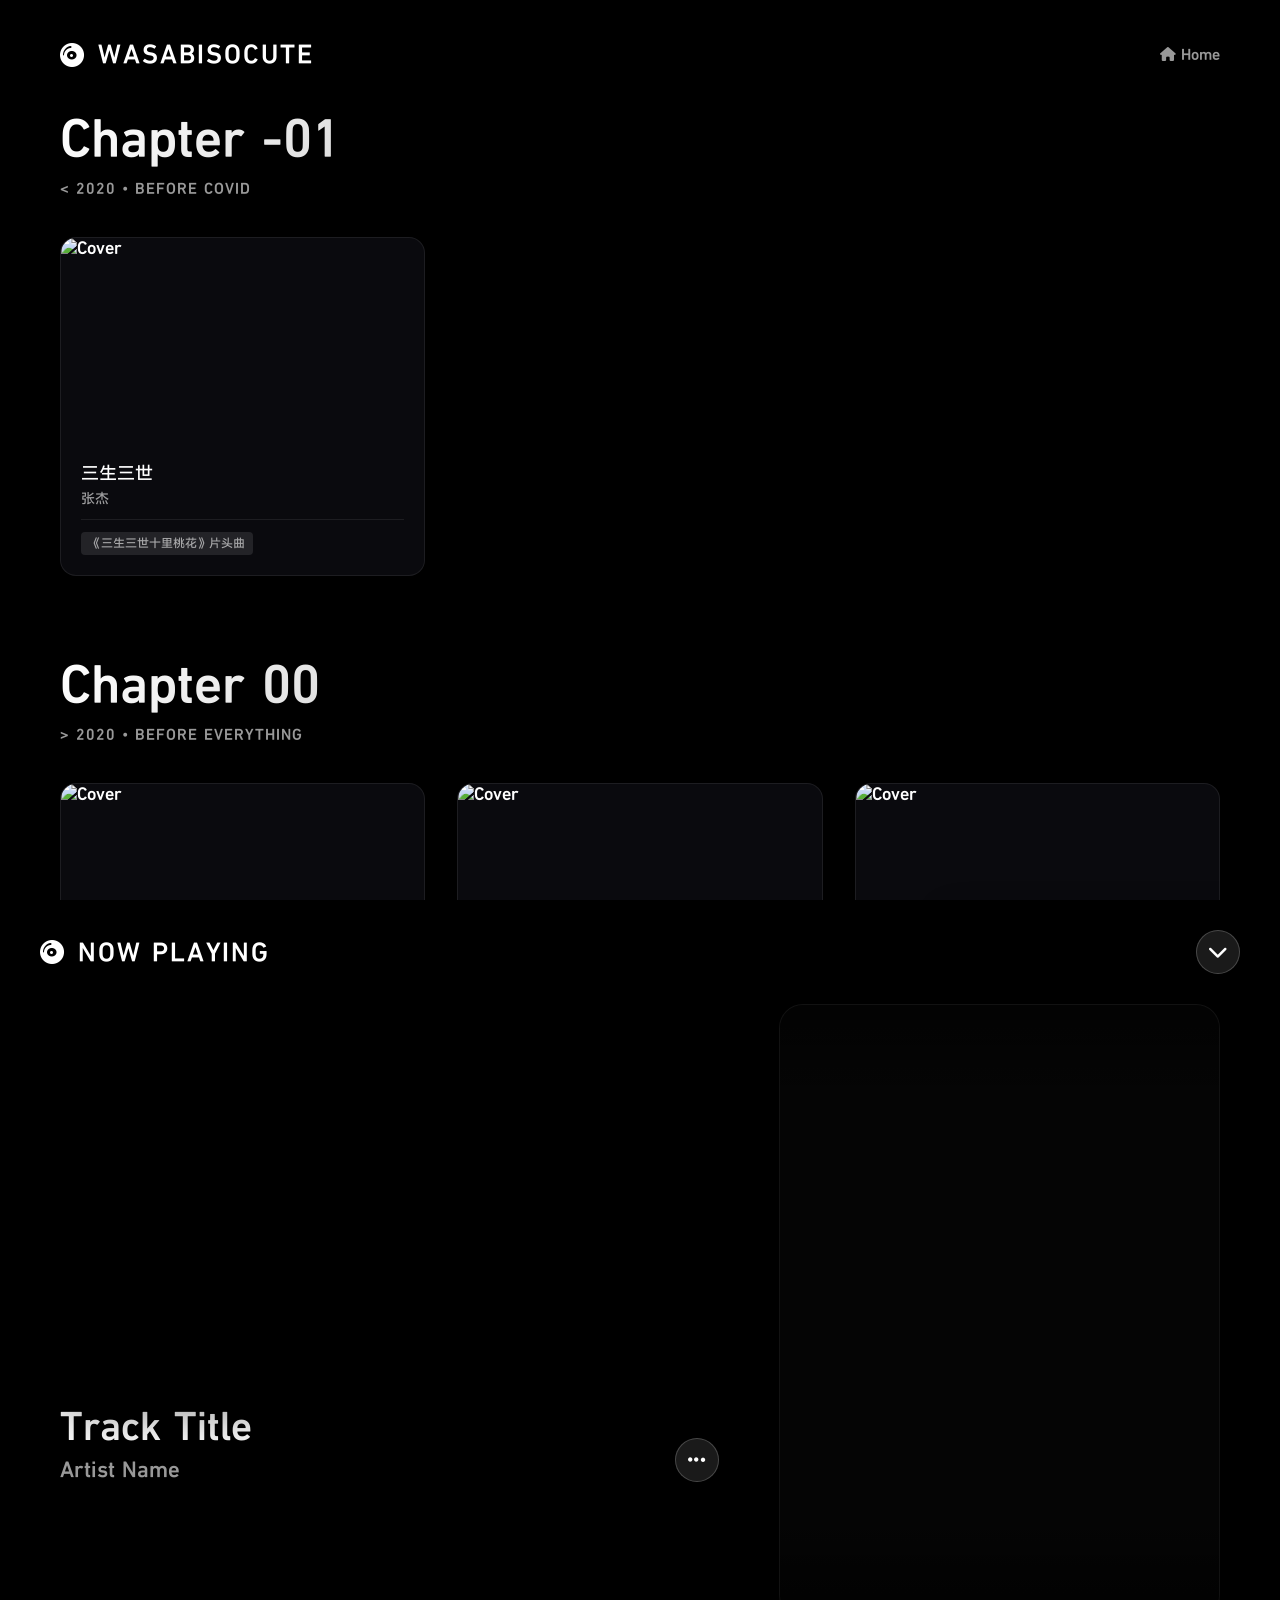
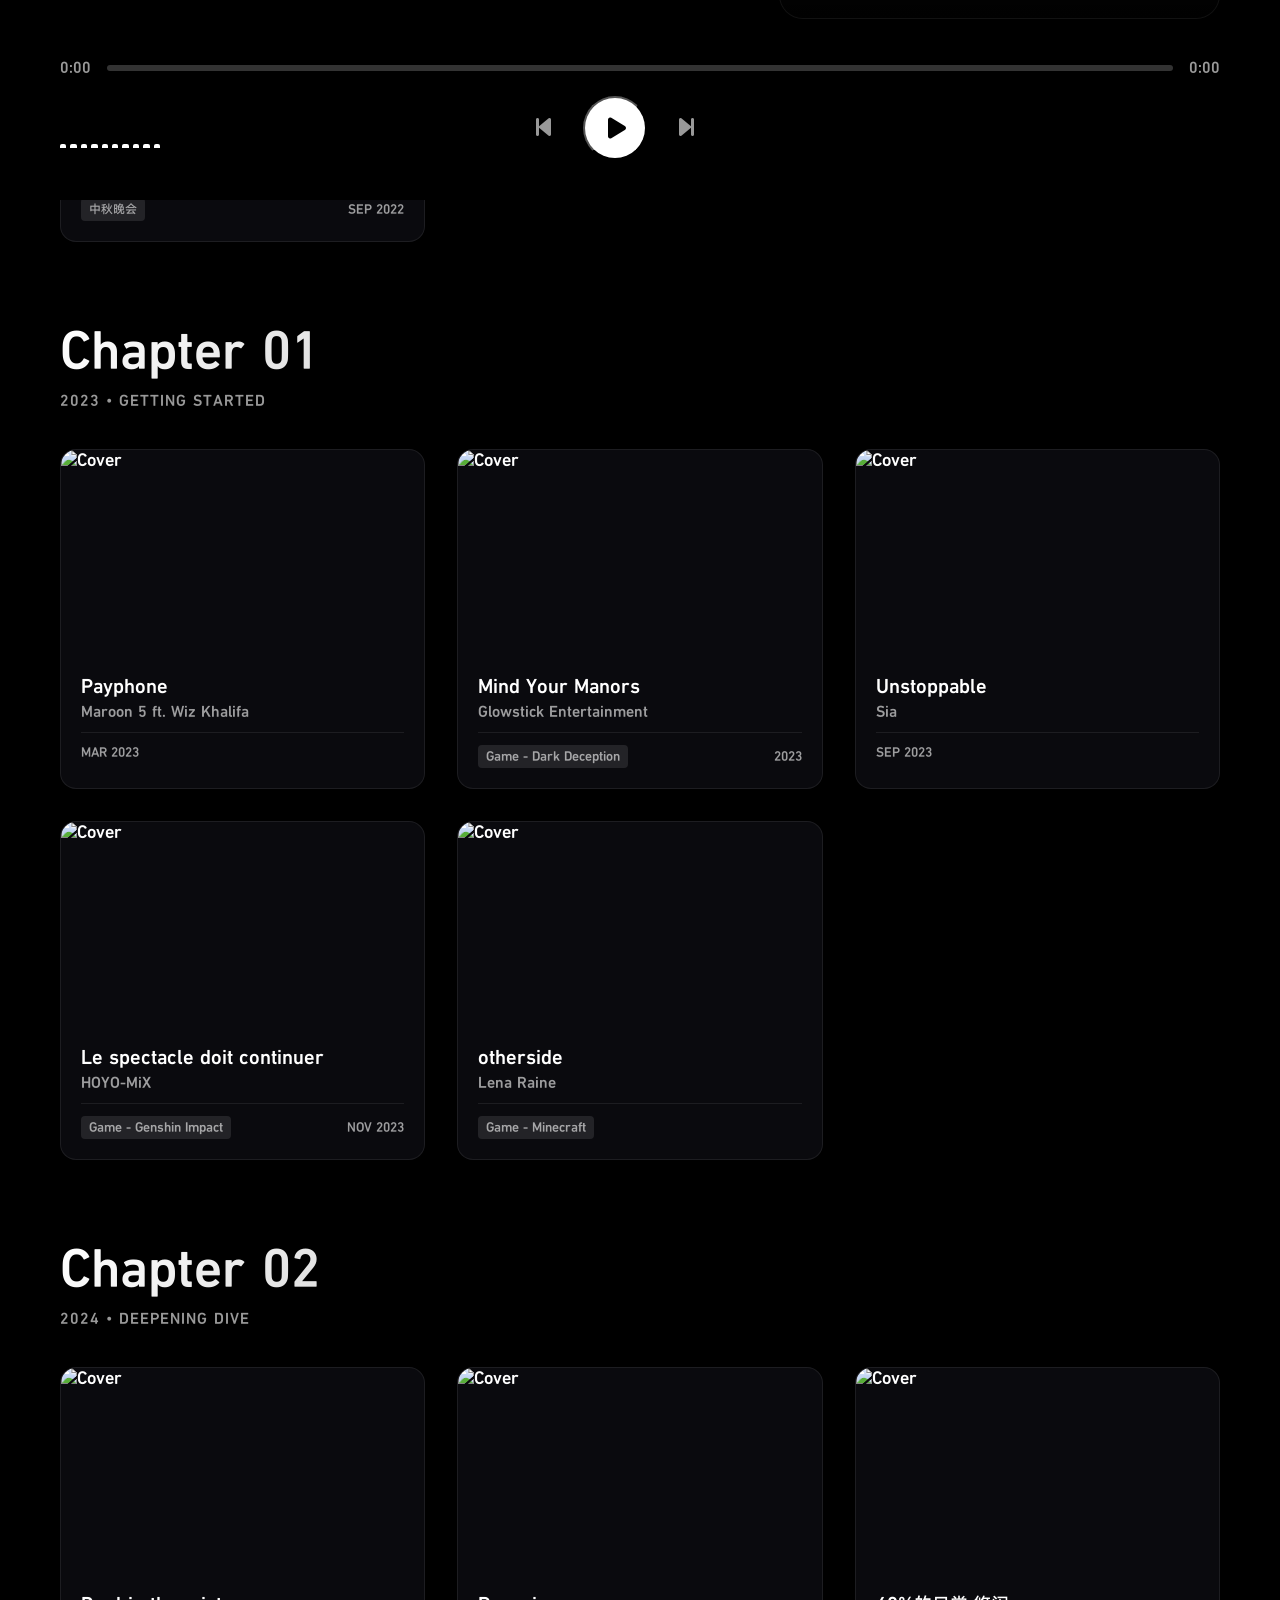
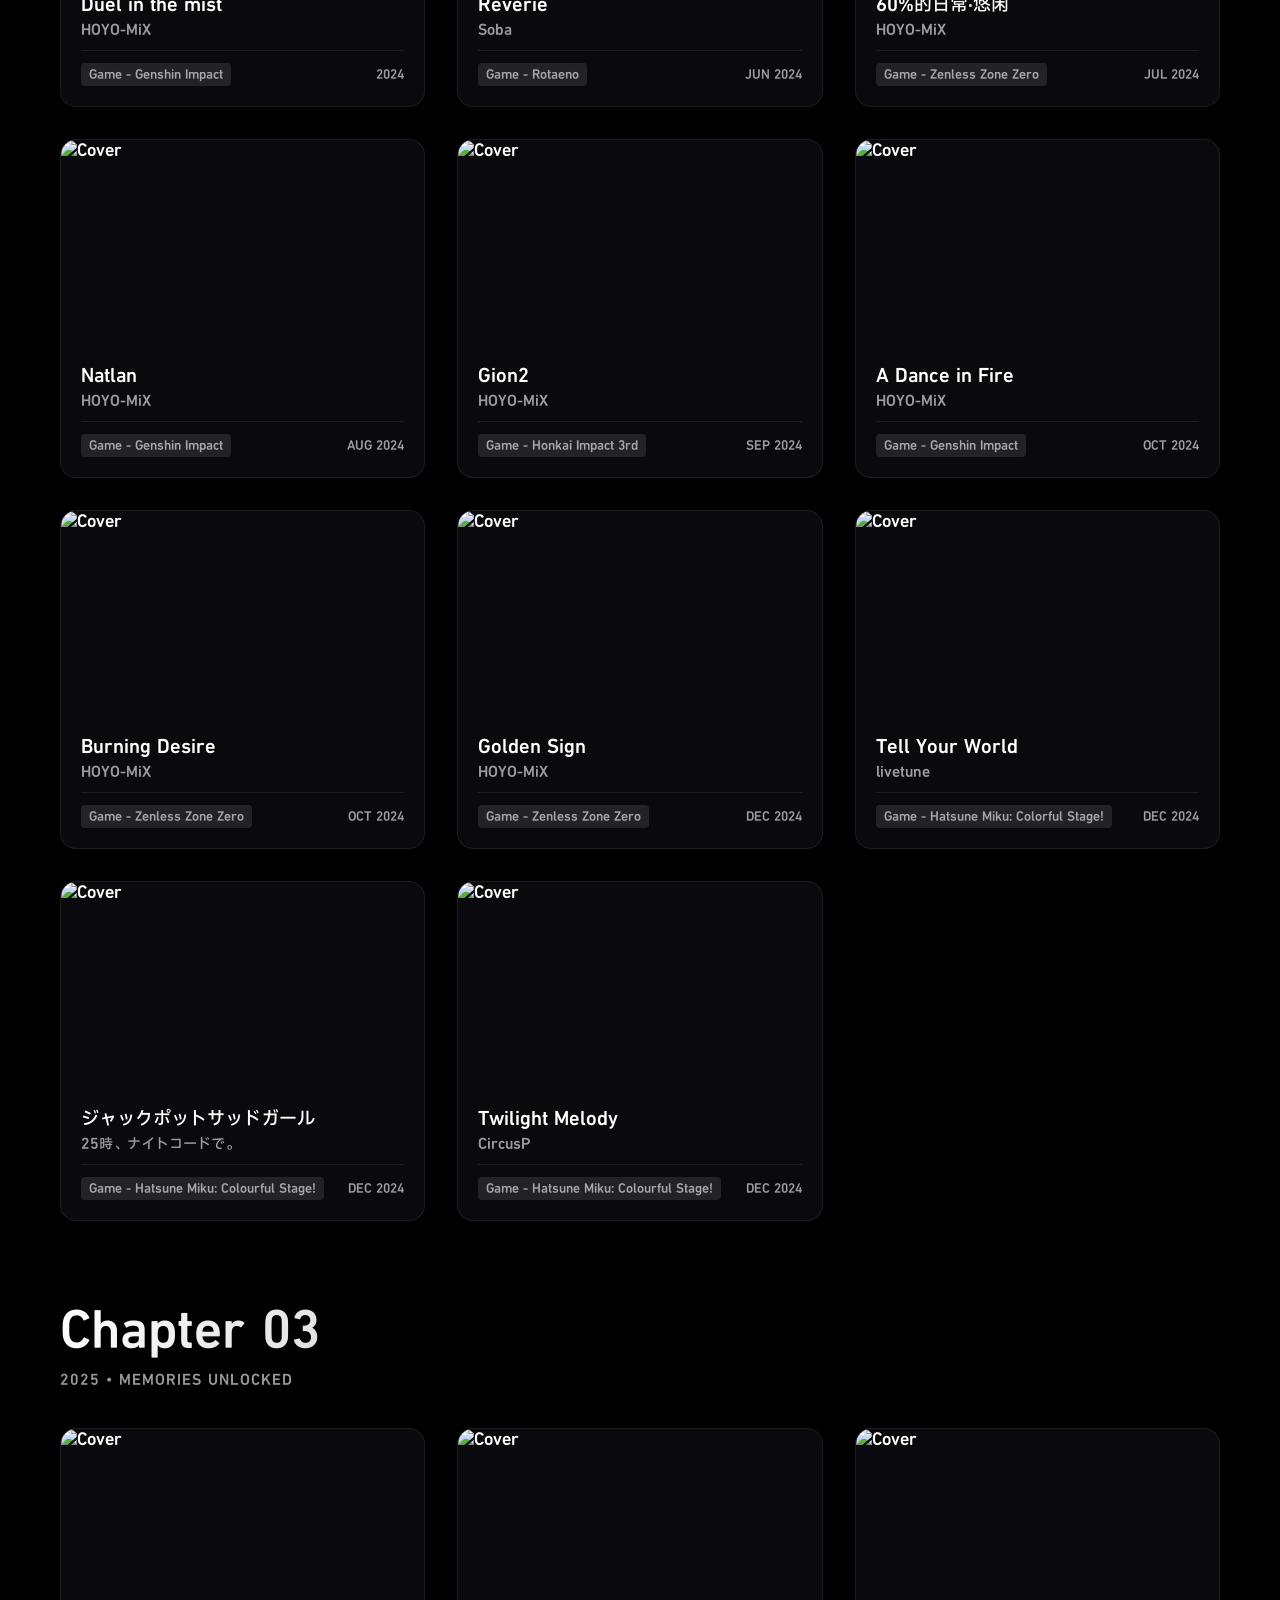
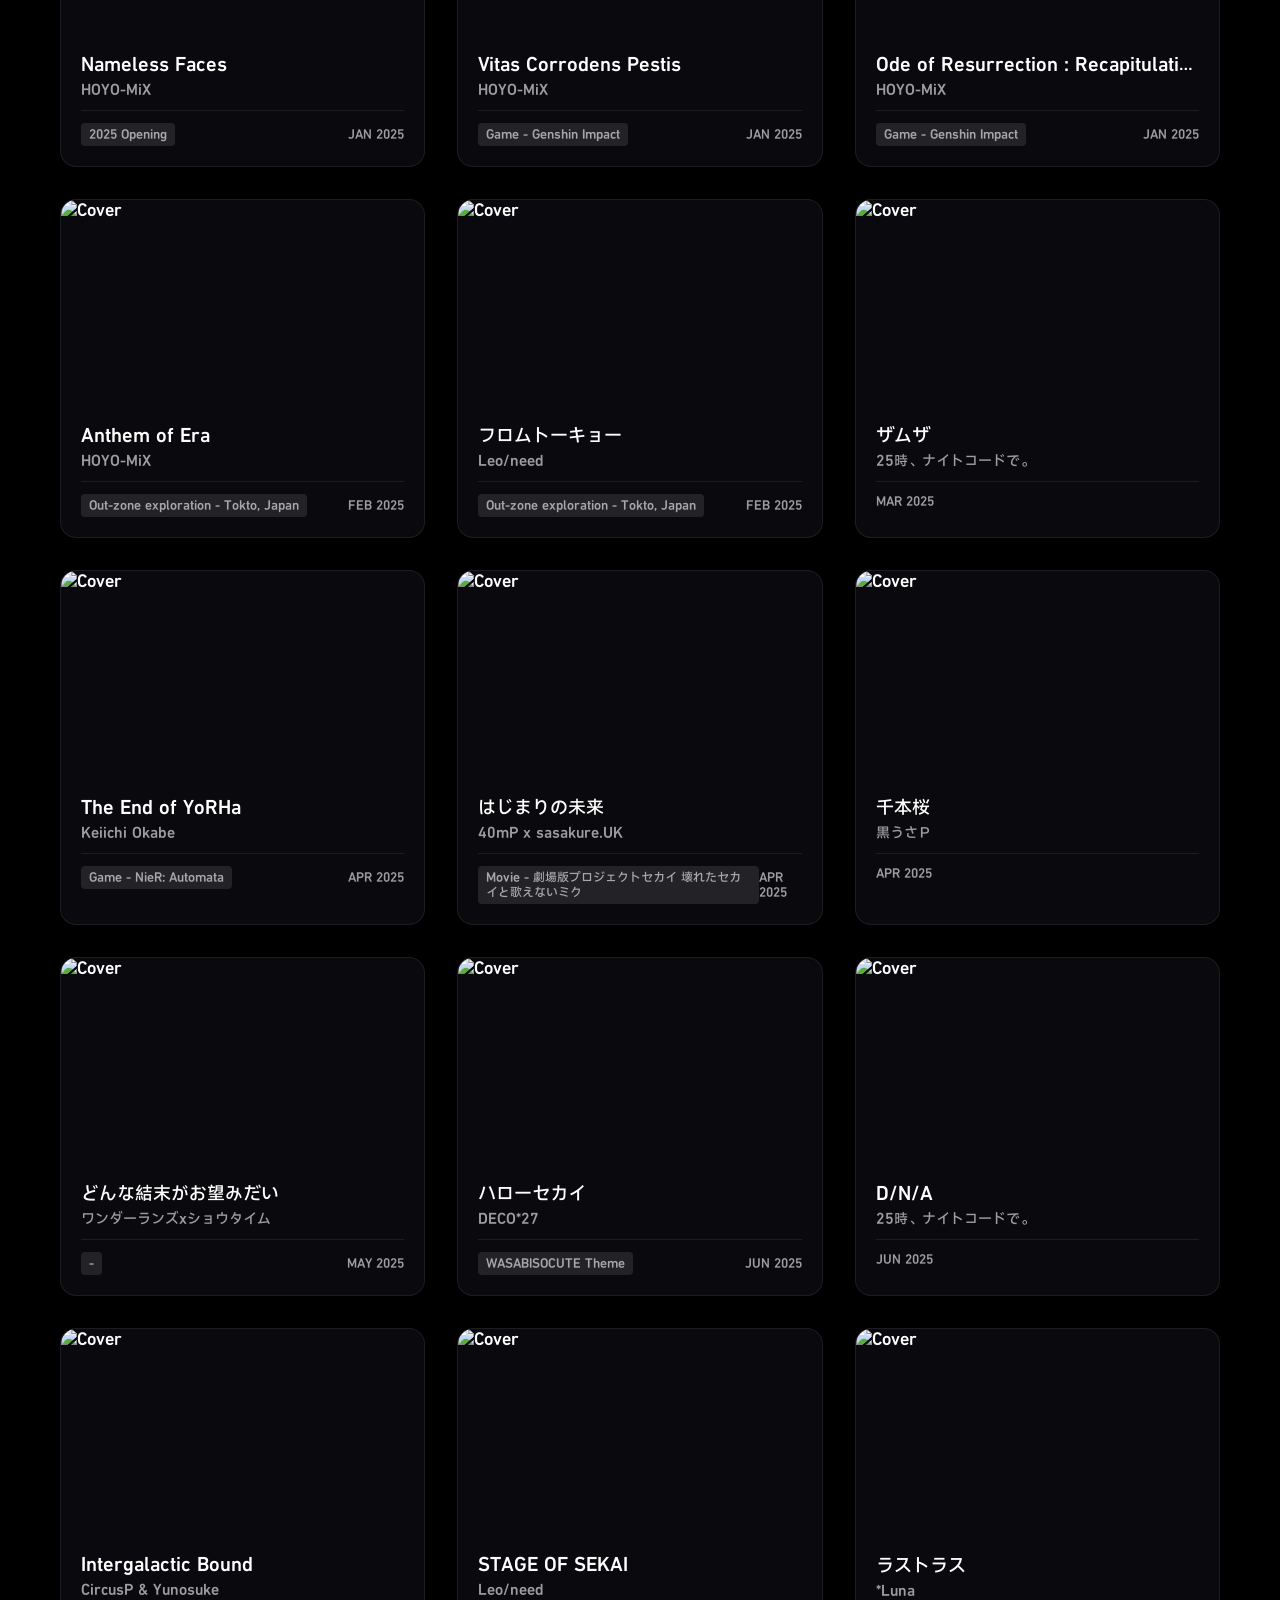
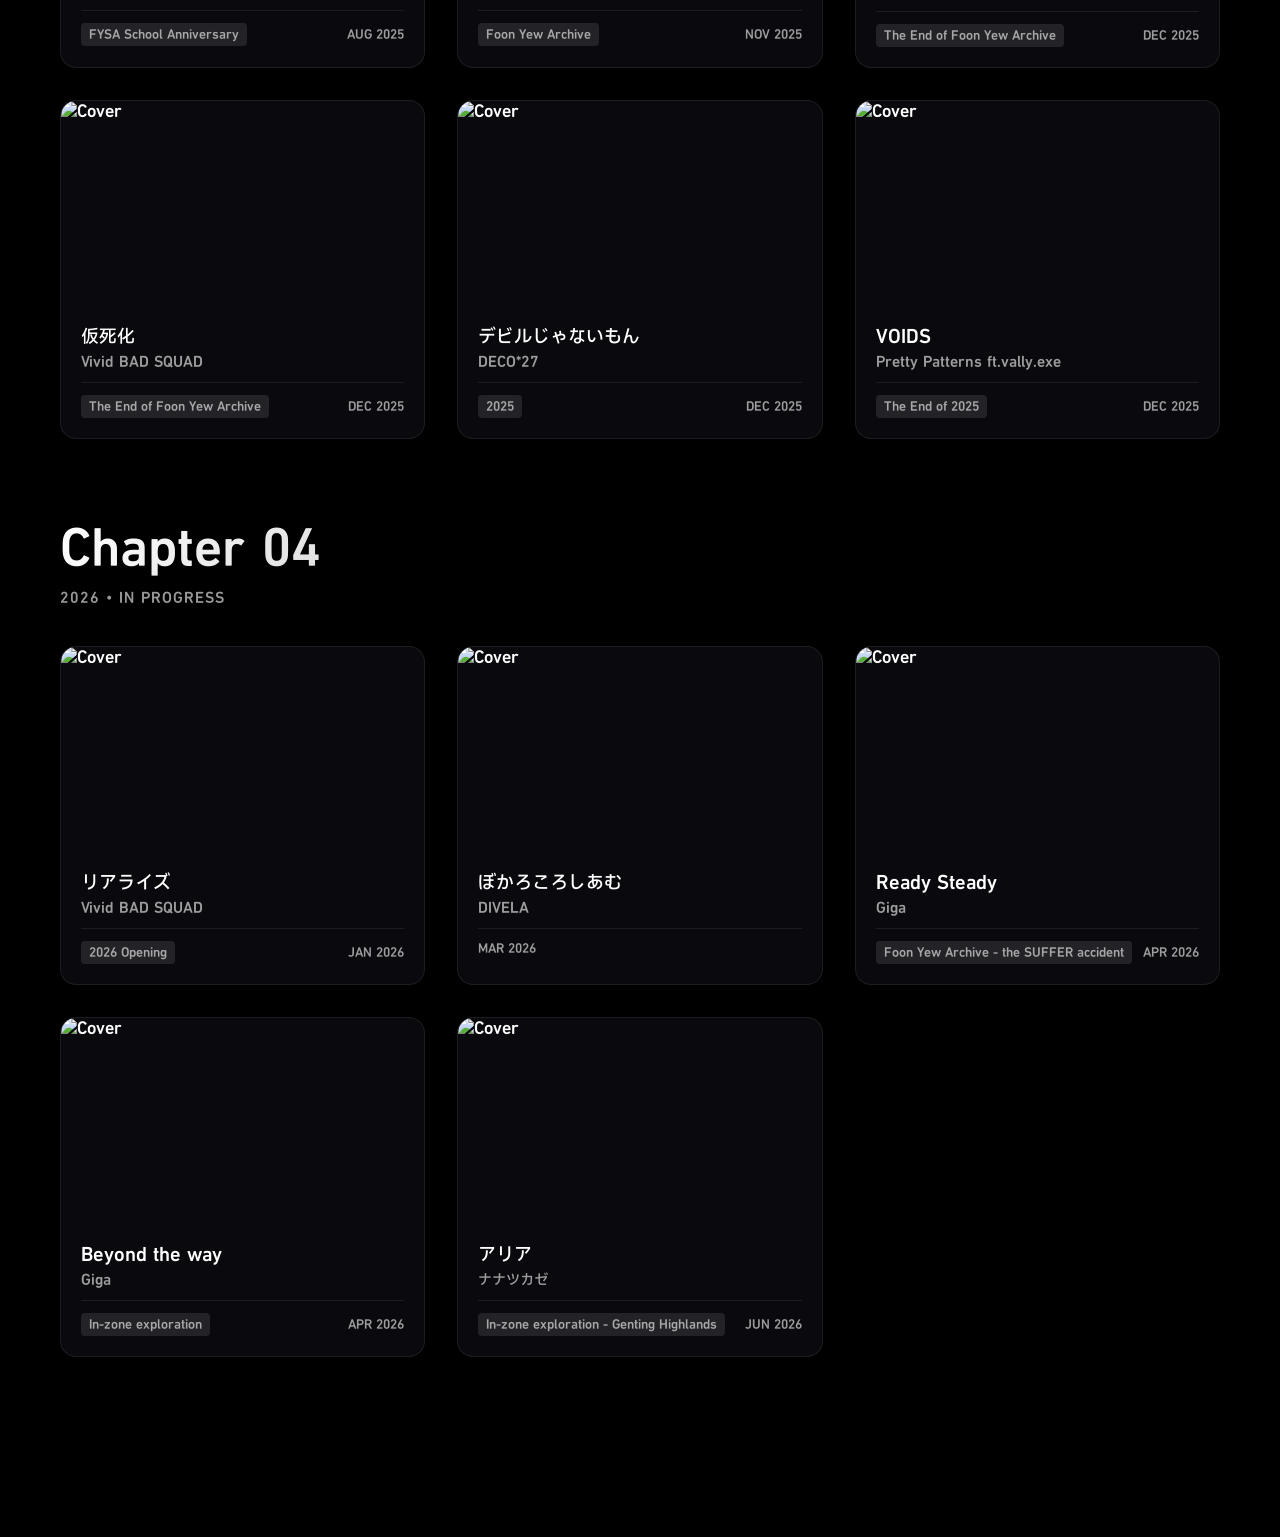
==== commit f65d89a6: "Add files via upload" ====
--- a/index.html
+++ b/index.html
@@ -19,86 +19,43 @@
 <body>
     <header>
         <a href="index.html" class="logo">
-            <i class="fa-solid fa-compact-disc"></i> WASABISOCUTE Music Collection
+            <i class="fa-solid fa-compact-disc"></i> WASABISOCUTE
         </a>
         <div class="header-actions">
-            <div class="tooltip-container" id="help-btn" onclick="toggleHelp(event)">
-                <i class="fa-solid fa-circle-question"></i> Help
-                <div class="tooltip-popup" id="help-popup" onclick="event.stopPropagation()">
-                    <h4>问题排查 & 快捷键 <button class="close-btn" onclick="toggleHelp(event)"><i
-                                class="fa-solid fa-xmark"></i></button></h4>
-                    <div style="font-size: 13px; margin-top: 8px;">1. 若视频未正常显示（黑屏），请尝试关闭标签页后重开<br>（Ctrl + W 后按 Ctrl +
-                        Shift + T）</div>
-                    <div style="font-size: 13px; margin-top: 8px;">2. 若播放器报错或无法播放，请切换到其他歌曲后重试，<br>若问题仍然存在，请尝试1.的解决方法
-                    </div>
-                    <div style="font-size: 13px; margin-top: 8px;">3. 若问题仍然存在，请联系：<a
-                            href="mailto:wasabi9487@gmail.com">wasabi9487@gmail.com</a>
-                        或
-                        <a href="mailto:sa234508@foonyewsa.edu.my">sa234508@foonyewsa.edu.my</a>
-                    </div>
-                    <div
-                        style="font-size: 13px; margin-top: 8px; border-top: 1px solid rgba(255,255,255,0.2); padding-top: 8px;">
-                        <b>快捷键 / Shortcuts：</b><br>
-                        • <kbd>Space</kbd> 播放 / 暂停 (Play/Pause)<br>
-                        • <kbd>←</kbd> 上一首 (Previous)<br>
-                        • <kbd>→</kbd> 下一首 (Next)<br>
-                        • <kbd>↑</kbd> 调高音量 (Volume Up)<br>
-                        • <kbd>↓</kbd> 调低音量 (Volume Down)<br>
-                        • <kbd>ESC</kbd> 收起播放器 (Close Player)
-                    </div>
-                </div>
-            </div>
-            <div class="tooltip-container" id="settings-btn" onclick="toggleSettings(event)">
-                <i class="fa-solid fa-gear"></i> Settings
-                <div class="tooltip-popup" id="settings-popup" onclick="event.stopPropagation()">
-                    <h4>设置 / Settings <button class="close-btn" onclick="toggleSettings(event)"><i
-                                class="fa-solid fa-xmark"></i></button></h4>
-                    <div style="display: flex; justify-content: space-between; align-items: center; margin-top: 12px;">
-                        <span style="font-size: 14px;">歌词翻译 / Lyrics Translation</span>
-                        <label class="switch">
-                            <input type="checkbox" id="setting-translation" checked>
-                            <span class="slider round"></span>
-                        </label>
-                    </div>
-                    <div style="display: flex; justify-content: space-between; align-items: center; margin-top: 12px;">
-                        <span style="font-size: 14px;">歌词发音 / Lyrics Pronunciation</span>
-                        <label class="switch">
-                            <input type="checkbox" id="setting-pronunciation">
-                            <span class="slider round"></span>
-                        </label>
-                    </div>
-                    <div style="display: flex; justify-content: space-between; align-items: center; margin-top: 12px;">
-                        <span style="font-size: 14px;">启用全屏 / Fullscreen</span>
-                        <label class="switch">
-                            <input type="checkbox" id="setting-fullscreen">
-                            <span class="slider round"></span>
-                        </label>
-                    </div>
-                    <div style="font-size: 13px; margin-top: 12px; color: var(--text-muted); font-weight: bold;">实验性功能
-                        / Experimental</div>
-                    <div style="display: flex; justify-content: space-between; align-items: center; margin-top: 12px;">
-                        <span style="font-size: 14px;">真实音频可视化 / Real Audio Visualizer</span>
-                        <label class="switch">
-                            <input type="checkbox" id="setting-real-visualizer">
-                            <span class="slider round"></span>
-                        </label>
-                    </div>
-                    <div class="setting-tip">
-                        <i class="fa-solid fa-circle-info"></i> 启用真实频谱分析。开启时请在浏览器共享弹窗中选择<b>【此标签页 / This
-                            Tab】</b>并务必勾选<b>【同时共享标签页音频】</b>。
-                    </div>
-                </div>
-            </div>
             <a href="wasabisocute.github.io"><i class="fa-solid fa-house"></i> Home</a>
         </div>
     </header>
-    <main id="main-content">
+    <main>
+        <h2 class="chapter-title">Chapter -01</h2>
+        <div class="chapter-subtitle">&lt; 2020 • Before COVID</div>
+        <div class="track-grid" id="grid-ch-1">
+        </div>
+        <h2 class="chapter-title">Chapter 00</h2>
+        <div class="chapter-subtitle">&gt; 2020 • Before Everything</div>
+        <div class="track-grid" id="grid-ch0">
+        </div>
+        <h2 class="chapter-title">Chapter 01</h2>
+        <div class="chapter-subtitle">2023 • Getting Started</div>
+        <div class="track-grid" id="grid-ch1">
+        </div>
+        <h2 class="chapter-title">Chapter 02</h2>
+        <div class="chapter-subtitle">2024 • Deepening Dive</div>
+        <div class="track-grid" id="grid-ch2">
+        </div>
+        <h2 class="chapter-title">Chapter 03</h2>
+        <div class="chapter-subtitle">2025 • Memories Unlocked</div>
+        <div class="track-grid" id="grid-ch3">
+        </div>
+        <h2 class="chapter-title">Chapter 04</h2>
+        <div class="chapter-subtitle">2026 • In Progress</div>
+        <div class="track-grid" id="grid-ch4">
+        </div>
     </main>
     <div class="np-toast" id="np-toast" onclick="openPlayer(currentTrackId)">
         <img src="" class="np-toast-cover" id="toast-cover" alt="Cover">
         <div class="np-toast-info">
-            <div class="np-toast-title marquee-target" id="toast-title">Title</div>
-            <div class="np-toast-artist marquee-target" id="toast-artist">Artist</div>
+            <div class="np-toast-title" id="toast-title">Title</div>
+            <div class="np-toast-artist" id="toast-artist">Artist</div>
         </div>
         <div class="np-toast-controls" onclick="event.stopPropagation()">
             <button class="toast-btn" onclick="playPrevious(true)"><i class="fa-solid fa-backward-step"></i></button>
@@ -126,34 +83,18 @@
                         <div class="np-title" id="np-title">Track Title</div>
                         <div class="np-artist" id="np-artist">Artist Name</div>
                     </div>
-                    <div style="display: flex; gap: 12px; align-items: center;">
-                        <button class="btn-options" id="btn-toggle-pron" onclick="togglePronunciationSetting(event)">
-                            <i class="fa-solid fa-closed-captioning"></i>
+                    <div class="np-options-wrapper">
+                        <button class="btn-options" onclick="toggleOptionsMenu(event)">
+                            <i class="fa-solid fa-ellipsis"></i>
                         </button>
-                        <div class="np-options-wrapper">
-                            <button class="btn-options" id="btn-trans" onclick="toggleTransMenu(event)">
-                                <i class="fa-solid fa-language"></i>
-                            </button>
-                            <div class="np-options-menu" id="np-trans-menu"
-                                style="width: auto; right: 0; bottom: 60px;">
-                                <div class="menu-trans-item" data-lang="none" onclick="setTransMode('none')">Off</div>
-                                <div class="menu-trans-item" data-lang="cn" onclick="setTransMode('cn')">中文</div>
-                                <div class="menu-trans-item" data-lang="en" onclick="setTransMode('en')">English</div>
-                            </div>
-                        </div>
-                        <div class="np-options-wrapper">
-                            <button class="btn-options" id="btn-options" onclick="toggleOptionsMenu(event)">
-                                <i class="fa-solid fa-ellipsis"></i>
-                            </button>
-                            <div class="np-options-menu" id="np-options-menu">
-                                <div class="menu-track-title" id="menu-title">Title</div>
-                                <div class="menu-track-artist" id="menu-artist">Artist</div>
-                                <div class="menu-info-item" id="menu-info">Info</div>
-                                <div class="menu-info-item" id="menu-date">Date</div>
-                                <a href="#" target="_blank" class="menu-ig-link" id="menu-ig">
-                                    <i class="fa-brands fa-instagram"></i> Source
-                                </a>
-                            </div>
+                        <div class="np-options-menu" id="np-options-menu">
+                            <div class="menu-track-title" id="menu-title">Title</div>
+                            <div class="menu-track-artist" id="menu-artist">Artist</div>
+                            <div class="menu-info-item" id="menu-info">Info</div>
+                            <div class="menu-info-item" id="menu-date">Date</div>
+                            <a href="#" target="_blank" class="menu-ig-link" id="menu-ig">
+                                <i class="fa-brands fa-instagram"></i> IG Story
+                            </a>
                         </div>
                     </div>
                 </div>
@@ -166,16 +107,25 @@
         <div class="np-bottom">
             <div class="progress-container">
                 <span id="time-current">0:00</span>
-                <div class="progress-bar-bg" id="progress-bg">
+                <div class="progress-bar-bg" onclick="seekVideo(event)" id="progress-bg">
                     <div class="progress-bar-fill" id="progress-fill"></div>
-                    <div class="progress-bar-thumb" id="progress-thumb"></div>
                 </div>
                 <span id="time-total">0:00</span>
             </div>
 
             <div class="controls-row">
                 <div class="visualizer" id="visualizer">
-                    <canvas id="real-visualizer-canvas" class="visualizer-canvas"></canvas>
+                    <div class="bar"></div>
+                    <div class="bar"></div>
+                    <div class="bar"></div>
+                    <div class="bar"></div>
+                    <div class="bar"></div>
+                    <div class="bar"></div>
+                    <div class="bar"></div>
+                    <div class="bar"></div>
+                    <div class="bar"></div>
+                    <div class="bar"></div>
+
                 </div>
 
                 <div class="player-controls">
@@ -185,175 +135,2136 @@
                     </button>
                     <button class="ctrl-btn" onclick="playNext()"><i class="fa-solid fa-forward-step"></i></button>
                 </div>
-                <div class="controls-spacer">
-                    <div class="volume-container">
-                        <button class="ctrl-btn" id="volume-btn" onclick="toggleMute()">
-                            <i class="fa-solid fa-volume-high"></i>
-                        </button>
-                        <input type="range" id="volume-slider" min="0" max="100" value="100"
-                            oninput="changeVolume(this.value)">
-                    </div>
-                    <button class="ctrl-btn" id="loop-mode-btn" onclick="toggleLoopMode()" title="Stop After Current">
-                        <i class="fa-solid fa-ban"></i>
-                    </button>
-                </div>
+                <div class="controls-spacer"></div>
             </div>
         </div>
     </div>
-    <!--<footer id="footer" style="color: white;">
-        <span id="aboutLink">Copyright © 2026 WASABISOCUTE | Assisted by <span class="footer-credits">Google
-                Antigravity</span></span>
-    </footer>-->
-    <div class="secret-console-overlay" id="secret-console-overlay" onclick="handleConsoleOverlayClick(event)">
-        <div class="secret-console-window" onclick="event.stopPropagation()">
-            <div class="console-titlebar">
-                <div class="console-titlebar-left">
-                    <i class="fa-solid fa-terminal"></i>
-                    <span id="console-titlebar-text">SYSTEM TERMINAL // SECURE_PORTAL_v2.6</span>
-                </div>
-                <button class="console-close-btn" onclick="closeConsole()" title="Close (ESC)">
-                    <i class="fa-solid fa-xmark"></i>
-                </button>
-            </div>
-            <div class="console-screen" id="console-screen" onclick="focusConsoleInput()">
-                <div class="console-log" id="console-log"></div>
-                <div class="console-input-row" id="console-input-row">
-                    <span class="console-prompt-label" id="console-prompt-label">Login PIN:</span>
-                    <div class="console-input-wrapper">
-                        <input type="password" id="console-input" class="console-input" autocomplete="off"
-                            spellcheck="false" onkeydown="handleConsoleInputKey(event)">
-                        <span class="console-cursor" id="console-cursor">█</span>
-                    </div>
-                </div>
-            </div>
-        </div>
-    </div>
-
-    <div class="screen-transition-overlay" id="screen-transition-overlay">
-        <div class="transition-shutter-blade blade-top"></div>
-        <div class="transition-shutter-blade blade-bottom"></div>
-
-        <div class="transition-grid-bg"></div>
-        <div class="transition-flash"></div>
-
-        <div class="transition-core-wrapper">
-            <div class="transition-shockwave"></div>
-            <div class="transition-hud-box">
-                <div class="transition-hud-header">
-                    <span class="hud-tag"><i class="fa-solid fa-microchip"></i> WASABI BIOS v10.0</span>
-                    <span class="hud-status" id="hud-status-badge">SECURE_LINK</span>
-                </div>
-                <div class="transition-glitch-text" id="transition-glitch-text" data-text="AUTHENTICATING...">
-                    AUTHENTICATING...</div>
-                <div class="transition-progress-bar">
-                    <div class="transition-progress-fill" id="transition-progress-fill"></div>
-                </div>
-                <div class="transition-hud-footer">
-                    <span id="transition-subtext">DECRYPTING ARCHIVES...</span>
-                    <span id="transition-percentage">00%</span>
-                </div>
-            </div>
-        </div>
-
-        <div class="transition-laser-beam"></div>
-    </div>
-
     <script src="https://www.youtube.com/iframe_api"></script>
-    <script src="data.js"></script>
-    <script src="data2.js"></script>
     <script>
-        const defaultChapters = [
-            { id: -1, title: 'Chapter -01', subtitle: '< 2020 • Demo' },
-            { id: 0, title: 'Chapter 00', subtitle: '> 2020 • Tutorial' },
-            { id: 1, title: 'Chapter 01', subtitle: '2023 • Getting Started' },
-            { id: 2, title: 'Chapter 02', subtitle: '2024 • Deepening Dive' },
-            { id: 3, title: 'Chapter 03', subtitle: '2025' },
-            { id: 4, title: 'Chapter 04', subtitle: '2026 • In Progress' }
+        // Track Data
+        const tracks = [
+            //Chapter -1
+            {
+                chapter: -1,
+                title: '三生三世', artist: '张杰',
+                context: '《三生三世十里桃花》片头曲', desc: '',
+                date: '', ytId: 'wdtEWS2D9xo', start: 0,
+                lyrics: `
+                    [00:29.83]握不紧那段过往
+                    [00:33.24]冥灭了结魄光芒
+                    [00:36.69]那一滴离别的泪
+                    [00:40.24]灼烧着我的胸膛
+                    [00:43.75]爱在天地中流转
+                    [00:47.27]一颗心为谁奔忙
+                    [00:50.78]四海八荒身在何方
+                    [00:54.38]岁月该如何安放
+                    [00:57.98]听风声在沙沙作响
+                    [01:01.28]敲打着谁的愁肠
+                    [01:04.84]思念在一瞬间生长
+                    [01:08.44]才忘了夜多漫长
+                    [01:11.95]掌心的泪握到滚烫
+                    [01:15.15]只愿为你三生痴狂
+                    [01:19.11]落花满天又闻琴香
+                    [01:22.61]与你天地间徜徉
+                    [01:26.11]如果爱太荒凉我陪你梦一场
+                    [01:29.66]赎回你所有泪光
+                    [01:33.21]这一路有多远这三世有多长
+                    [01:36.66]执手到地老天荒
+                    [01:40.22]风凄凄雾茫茫雨滚滚雪漫漫
+                    [01:43.72]一步步都陪你同往
+                    [01:47.36]牵着手别惊慌管明天会怎样
+                    [01:50.76]哪怕注定流浪哪怕海角天涯
+                    [02:26.20]听风声在沙沙作响
+                    [02:29.63]敲打着谁的愁肠
+                    [02:33.09]思念在一瞬间生长
+                    [02:36.59]才忘了夜多漫长
+                    [02:40.20]掌心的泪握到滚烫
+                    [02:43.43]只愿为你三生痴狂
+                    [02:47.30]落花满天又闻琴香
+                    [02:50.85]与你天地间徜徉
+                    [02:54.33]如果爱太荒凉我陪你梦一场
+                    [02:58.14]赎回你所有泪光
+                    [03:01.39]这一路有多远这三世有多长
+                    [03:04.85]执手到地老天荒
+                    [03:08.41]风凄凄雾茫茫雨滚滚雪漫漫
+                    [03:11.97]一步步都陪你同往
+                    [03:15.47]牵着手别惊慌管明天会怎样
+                    [03:18.97]哪怕注定流浪
+                    [03:22.59]手牢牢不放爱念念不忘
+                    [03:26.23]人生何须多辉煌
+                    [03:29.60]浮华的终成空执着的都随风
+                    [03:33.21]情路何须多跌宕
+                    [03:36.58]要遇多少风浪心不再摇晃
+                    [03:40.32]一起细数这过往
+                    [03:43.02]陪你等风停了雾散了
+                    [03:45.50]雨住了雪化了
+                    [03:47.19]再遇见绝美月光
+                    [03:50.55]还有我在你身旁`
+            },
+            {
+                chapter: 0,
+                title: 'Monster', artist: 'Katie Sky',
+                context: '', desc: '',
+                date: '', ytId: '_Rh3dTb1KYE', start: 0,
+                lyrics: `[00:00.06]I see your monsters, I see your pain
+[00:05.67]Tell me your problems, I'll chase them away
+[00:11.19]I'll be your lighthouse, I'll make it okay
+[00:16.36]When I see your monsters, I'll stand there so brave
+[00:21.07]And chase them all away
+[00:24.51]
+[00:27.54]In the dark we, we
+[00:29.92]We stand apart we, we
+[00:32.99]Never see that the things that we need are staring right at us
+[00:38.41]You just want to hide, hide, hide
+[00:41.23]Never show your smile, smile
+[00:43.83]Stand alone when you need someone, it's the hardest thing of all
+[00:48.42]That you see are the bad, bad, bad
+[00:52.40]Memories, take your time and you'll find me
+[00:57.56]
+[00:57.57]I see your monsters, I see your pain
+[01:02.92]Tell me your problems, I'll chase them away
+[01:08.36]I'll be your lighthouse, I'll make it okay
+[01:13.57]When I see your monsters, I'll stand there so brave
+[01:18.32]And chase them all away
+[01:21.73]
+[01:22.11]I could see the sky, sky, sky
+[01:24.81]Beautiful tonight, night
+[01:27.43]When you breathe, why can't you see that the clouds are in your head?
+[01:33.01]I will stay there, there, there
+[01:35.70]No need to fear, fear
+[01:38.30]And when you need to talk it out with someone you can trust
+[01:42.90]What you see are the bad, bad, bad
+[01:46.92]Memories, take your time and you'll find me
+[01:52.05]
+[01:52.06]I see your monsters, I see your pain
+[01:57.48]Tell me your problems, I'll chase them away
+[02:02.90]I'll be your lighthouse, I'll make it okay
+[02:08.07]When I see your monsters, I'll stand there so brave
+[02:12.86]And chase them all away
+[02:18.30]I'll chase them all away
+[02:24.18]
+[02:27.47]You've got the chance to see the light
+[02:32.91]Even in the darkest night
+[02:38.30]And I will be here like you were for me
+[02:44.51]So just let me in
+[02:47.44]
+[02:48.96]'Cause I see your monsters, I see your pain
+[02:54.83]Tell me your problems, I'll chase them away
+[03:00.24]I'll be your lighthouse, I'll make it okay
+[03:05.33]When I see your monsters, I'll stand there so brave
+[03:10.47]
+[03:11.17]I see your monsters, I see your pain
+[03:16.60]Tell me your problems, I'll chase them away
+[03:22.01]I'll be your lighthouse, I'll make it okay (I'll make it okay)
+[03:27.23]When I see your monsters, I'll stand there so brave
+[03:31.95]And chase them all away
+[03:35.07]`
+            },
+            //Chapter 0
+            {
+                chapter: 0,
+                title: 'Counting Stars', artist: 'OneRepublic',
+                context: '', desc: '',
+                date: '', ytId: 'hT_nvWreIhg', start: 0,
+                lyrics: `
+                    [00:00.29]Lately I've been I've been losing sleep
+                    [00:04.99]Dreaming about the things that we could be
+                    [00:08.89]But baby I've been I've been praying hard
+                    [00:13.86]Said no more counting dollars
+                    [00:15.86]We'll be counting stars
+                    [00:18.78]Yeah we'll be counting stars
+                    [00:37.55]I see this life like a swinging vine
+                    [00:40.17]Swing my heart across the line
+                    [00:42.08]In my face is flashing signs
+                    [00:44.07]Seek it out and ye' shall find
+                    [00:45.97]Old but I'm not that old
+                    [00:48.01]Young but I'm not that bold
+                    [00:49.93]And I don't think the world is sold
+                    [00:52.00]I'm just doing what we're told
+                    [00:54.53]I I I I feel something so right
+                    [00:58.73]Doing the wrong thing
+                    [01:02.18]I I I I feel something so wrong
+                    [01:06.53]Doing the right thing
+                    [01:09.95]I couldn't lie couldn't lie couldn't lie
+                    [01:13.70]Everything that kills me makes me feel alive
+                    [01:17.66]Lately I've been I've been losing sleep
+                    [01:21.43]Dreaming about the things we could be
+                    [01:25.25]But baby I've been I've been praying hard
+                    [01:29.26]Said no more counting dollars
+                    [01:31.21]We'll be counting stars
+                    [01:33.34]Lately I've been I've been losing sleep
+                    [01:37.22]Dreaming about the things we could be
+                    [01:41.14]But baby I've been I've been praying hard
+                    [01:45.06]Said no more counting dollars
+                    [01:47.02]We'll be we'll be counting stars
+                    [01:56.25]I feel the love and I feel it burn
+                    [01:58.95]Down this river every turn
+                    [02:00.83]Hope is our four-letter word
+                    [02:02.72]Make that money watch it burn
+                    [02:04.64]Old but I'm not that old
+                    [02:06.84]Young but I'm not that bold
+                    [02:08.63]And I don't think the world is sold
+                    [02:10.53]I'm just doing what we're told
+                    [02:12.94]I I I I feel something so wrong
+                    [02:17.34]Doing the right thing
+                    [02:20.78]I could lie could lie could lie
+                    [02:24.57]Everything that drowns me makes me wanna fly
+                    [02:28.40]Lately I've been I've been losing sleep
+                    [02:32.31]Dreaming about the things we could be
+                    [02:36.10]But baby I've been I've been praying hard
+                    [02:40.09]Said no more counting dollars
+                    [02:42.11]We'll be counting stars
+                    [02:44.22]Lately I've been I've been losing sleep
+                    [02:48.21]Dreaming about the things we could be
+                    [02:51.90]But baby I've been I've been praying hard
+                    [02:55.83]Said no more counting dollars
+                    [02:57.65]We'll be we'll be counting stars
+                    [03:03.92]Take that money
+                    [03:04.52]Watch it burn
+                    [03:05.35]Sink in the river
+                    [03:06.38]The lessons I've learned
+                    [03:07.55]Take that money
+                    [03:08.23]Watch it burn
+                    [03:09.42]Sink in the river
+                    [03:10.39]The lessons I've learned
+                    [03:11.51]Take that money
+                    [03:12.33]Watch it burn
+                    [03:13.36]Sink in the river
+                    [03:14.35]The lessons I've learned
+                    [03:15.52]Take that money
+                    [03:16.41]Watch it burn
+                    [03:17.34]Sink in the river
+                    [03:18.33]The lessons I've learned
+                    [03:19.48]Everything that kills me
+                    [03:25.36]Makes me feel alive
+                    [03:26.56]Lately I've been I've been losing sleep
+                    [03:30.26]Dreaming about the things we could be
+                    [03:34.12]But baby I've been I've been praying hard
+                    [03:38.13]Said no more counting dollars
+                    [03:40.04]We'll be counting stars
+                    [03:41.98]Lately I've been I've been losing sleep
+                    [03:46.16]Dreaming about the things we could be
+                    [03:50.01]But baby I've been I've been praying hard
+                    [03:54.02]Said no more counting dollars
+                    [03:55.96]We'll be we'll be counting stars
+                    [03:58.57]Take that money
+                    [03:59.12]Watch it burn
+                    [03:59.61]Sink in the river
+                    [04:00.31]The lessons I've learned
+                    [04:01.73]Take that money
+                    [04:02.53]Watch it burn
+                    [04:03.47]Sink in the river
+                    [04:04.50]The lessons I've learned
+                    [04:05.68]Take that money
+                    [04:06.38]Watch it burn
+                    [04:07.18]Sink in the river
+                    [04:08.49]The lessons I've learned
+                    [04:09.33]Take that money
+                    [04:10.38]Watch it burn
+                    [04:11.16]Sink in the river
+                    [04:12.10]The lessons I've learned
+`
+
+            },
+            {
+                chapter: 0,
+                title: '沙漠骆驼', artist: '展展与罗罗',
+                context: '', desc: '',
+                date: '', ytId: 'BYgh1-JgTnY', start: 0,
+                lyrics: `
+                    [00:26.11]我要穿越这片沙漠
+                    [00:28.00]找寻真的自我
+                    [00:30.24]身边只有一匹骆驼陪我
+                    [00:34.66]这片风儿吹过
+                    [00:36.77]那片云儿飘过
+                    [00:38.91]突然之间出现爱的小河
+                    [00:43.22]我跨上沙漠之舟
+                    [00:45.45]背上烟斗和沙漏
+                    [00:47.64]手里还握著一壶烈酒
+                    [00:51.97]漫长古道悠悠
+                    [00:54.20]说不尽喜怒哀愁
+                    [00:56.37]只有那骆驼奔忙依旧
+                    [01:00.68]什么鬼魅传说
+                    [01:02.79]什么魑魅魍魉妖魔
+                    [01:04.99]只有那鹭鹰在幽幽的高歌
+                    [01:09.51]漫天黄沙掠过
+                    [01:11.66]走遍每个角落
+                    [01:13.83]行走在无尽的苍茫星河
+                    [01:18.11]白天黑夜交错
+                    [01:20.30]如此妖娆婀娜
+                    [01:22.57]蹉跎著岁月又蹉跎了自我
+                    [01:27.07]前方迷途太多
+                    [01:29.05]坚持才能洒脱
+                    [01:31.16]走出黑暗就能逍遥又快活
+                    [01:37.66]
+                    [01:48.57]我寻找沙漠绿洲
+                    [01:50.60]出现海市蜃楼
+                    [01:52.74]我仿佛看到她在那里等候
+                    [01:57.12]想起了她的温柔
+                    [01:59.32]滚烫着我的胸口
+                    [02:01.53]迷失在昨夜的那壶老酒
+                    [02:06.08]我穿上大头皮鞋
+                    [02:08.06]跨过凛冽荒野
+                    [02:10.20]我仿佛穿越到另一个世界
+                    [02:14.67]阿拉丁神灯要倾斜
+                    [02:16.80]天堂地狱已然重叠
+                    [02:18.93]突然之间飞来一只蝴蝶
+                    [02:23.10]什么鬼魅传说
+                    [02:25.40]什么魑魅魍魉妖魔
+                    [02:27.58]只有那鹭鹰在幽幽的高歌
+                    [02:32.06]漫天黄沙掠过
+                    [02:34.23]走遍每个角落
+                    [02:36.32]行走在无尽的苍茫星河
+                    [02:40.72]白天黑夜交错
+                    [02:42.83]如此妖娆婀娜
+                    [02:45.05]蹉跎著岁月又蹉跎了自我
+                    [02:49.39]前方迷途太多
+                    [02:51.61]坚持才能洒脱
+                    [02:53.67]走出黑暗就能逍遥又快活
+                    [03:00.60]
+                    [03:46.57]我已坠入在这神奇的国度
+                    [03:50.69]驼铃相伴走向圣堂之路
+                    [03:54.85]原谅我曾经恍惚陷入迷途
+                    [03:58.84]遮住了眼眸
+                    [04:00.99]湮没了意图
+                    [04:03.38]怎能被这样征服
+                    [04:12.53]什么鬼魅传说
+                    [04:14.49]什么魑魅魍魉妖魔
+                    [04:16.70]只有那鹭鹰在幽幽的高歌
+                    [04:21.01]漫天黄沙掠过
+                    [04:23.20]走遍每个角落
+                    [04:25.46]行走在无尽的苍茫星河
+                    [04:29.67]白天黑夜交错
+                    [04:31.90]如此妖娆婀娜
+                    [04:34.19]蹉跎著岁月又蹉跎了自我
+                    [04:38.62]前方迷途太多
+                    [04:40.60]坚持才能洒脱
+                    [04:42.83]走出黑暗就能逍遥又快活
+                    [04:47.60]梦里回到最初
+                    [04:49.41]浪潮起起伏伏
+                    [04:51.50]徬徨著未来又徬徨著孤独
+                    [04:56.05]漫长人生旅途
+                    [04:58.10]花开花落无数
+                    [05:00.41]沸腾的时光怎能被荒芜
+                    [05:04.97]清晨又到日暮
+                    [05:06.89]天边飞鸟群逐
+                    [05:09.40]摇曳著苍穹又描摹著黄土
+                    [05:13.88]东方鱼肚白出
+                    [05:15.94]烈日绽放吐露
+                    [05:18.01]放下尘浮我已踏上归途
+`
+            },
+            {
+                chapter: 0,
+                title: '你的答案', artist: '阿冗',
+                context: '', desc: '',
+                date: '', ytId: 'Tziswp8xQ_4', start: 0,
+                lyrics: `
+                    [00:25.29]也许世界就这样
+                    [00:28.59]我也还在路上
+                    [00:31.13]没有人能诉说
+                    [00:36.05]也许我只能沉默
+                    [00:39.24]眼泪湿润眼眶
+                    [00:41.90]可又不甘懦弱
+                    [00:45.55]低着头 期待白昼
+                    [00:50.71]接受所有的嘲讽
+                    [00:56.57]向着风 拥抱彩虹
+                    [01:01.75]勇敢的向前走
+                    [01:06.29]黎明的那道光
+                    [01:08.55]会越过黑暗
+                    [01:11.37]打破一切恐惧我能
+                    [01:14.29]找到答案
+                    [01:17.37]哪怕要逆着光
+                    [01:19.62]就驱散黑暗
+                    [01:22.28]丢弃所有的负担
+                    [01:25.30]不再孤单
+                    [01:28.29]不再孤单
+                    [01:31.97]
+                    [01:38.92]也许世界就这样
+                    [01:41.99]我也还在路上
+                    [01:44.99]没有人能诉说
+                    [01:49.49]也许我只能沉默
+                    [01:52.22]眼泪湿润眼眶
+                    [01:55.01]可又不甘懦弱
+                    [01:58.95]低着头 期待白昼
+                    [02:04.60]接受所有的嘲讽
+                    [02:10.25]向着风 拥抱彩虹
+                    [02:15.83]勇敢的向前走
+                    [02:20.47]黎明的那道光
+                    [02:22.14]会越过黑暗
+                    [02:25.01]打破一切恐惧我能
+                    [02:28.08]找到答案
+                    [02:31.05]哪怕要逆着光
+                    [02:33.08]就驱散黑暗
+                    [02:36.01]丢弃所有的负担
+                    [02:38.86]不再孤单
+                    [02:41.88]不再孤单
+                    [02:50.38]黎明的那道光
+                    [02:51.97]会越过黑暗
+                    [02:54.71]打破一切恐惧我能
+                    [02:57.81]找到答案
+                    [03:00.75]哪怕要逆着光
+                    [03:02.95]就驱散黑暗
+                    [03:05.66]有一万种的力量
+                    [03:08.64]淹没孤单
+                    [03:11.57]不再孤单
+                    [03:14.41]也许世界就这样
+                    [03:17.75]我也还在路上
+                    [03:20.60]没有人能诉说
+                    [03:25.55]也许我只能沉默
+                    [03:28.82]眼泪湿润眼眶
+                    [03:31.49]可又不甘懦弱
+`
+            },
+            {
+                chapter: 0,
+                title: 'Alone', artist: 'Alan Walker',
+                context: '', desc: '',
+                date: '2022', ytId: '1-xGerv5FOk', start: 0,
+                lyrics: `
+                    [00:04.07]Lost in your mind
+                    [00:10.94]I wanna know
+                    [00:13.33]Am I losing my mind?
+                    [00:20.79]Never let me go
+                    [00:22.92]If this night is not forever
+                    [00:26.38]At least we are together
+                    [00:28.84]I know I'm not alone
+                    [00:31.14]I know I'm not alone
+                    [00:34.11]Anywhere, whenever
+                    [00:36.24]Apart, but still together
+                    [00:38.78]I know I'm not alone
+                    [00:41.06]I know I'm not alone
+                    [00:51.10]I know I'm not alone
+                    [01:00.77]I know I'm not alone
+                    [01:06.32]Unconscious mind
+                    [01:12.85]I'm wide awake
+                    [01:15.77]Wanna feel one last time
+                    [01:22.85]Take my pain away
+                    [01:24.93]
+                    [01:34.99]If this night is not forever
+                    [01:38.50]At least we are together
+                    [01:41.06]I know I'm not alone
+                    [01:43.45]I know I'm not alone
+                    [01:46.10]Anywhere, whenever
+                    [01:48.60]Apart, but still together
+                    [01:51.01]I know I'm not alone
+                    [01:53.39]I know I'm not alone
+                    [02:03.06]I know I'm not alone
+                    [02:12.69]I know I'm not alone
+                    [02:17.24]I'm not alone, I'm not alone, I'm not alone
+                    [02:23.48]I know I'm not alone
+                    [02:28.02]I'm not alone, I'm not alone, I'm not alone
+                    [02:32.97]I know I'm not alone
+`
+            },
+            {
+                chapter: 0,
+                title: 'Haggstrom', artist: 'C418',
+                context: 'Game - Minecraft', desc: '',
+                date: '', ytId: 'laZusNy8QiY', start: 0,
+            },
+            {
+                chapter: 0,
+                title: '一路生花', artist: '温奕心',
+                context: '中秋晚会', desc: '',
+                date: 'SEP 2022', ytId: '-RDocB1x-70', start: 0,
+                lyrics: `                
+                    [00:22.25]海上的晚霞像年少的画
+                    [00:26.60]铺在天空等海鸥衔走它
+                    [00:30.31]
+                    [00:32.20]遥远的帆任风浪拍打
+                    [00:36.55]为梦再痛也不会害怕
+                    [00:40.65]
+                    [00:42.38]远走的风沙去谁的天涯
+                    [00:46.60]春天可曾在哪里见过他
+                    [00:50.57]
+                    [00:52.30]时间的手抚过了脸颊
+                    [00:56.59]他们谁都沉默不说话
+                    [01:00.68]
+                    [01:03.54]我希望许过的愿望一路生花
+                    [01:08.59]护送那时的梦抵挡过风沙
+                    [01:14.04]
+                    [01:14.28]指尖的樱花如诗写谁的韶华
+                    [01:19.21]疯狂的热爱夹带着文雅
+                    [01:23.88]我希望许过的愿望一路生花
+                    [01:28.68]将那雨中的人藏在屋檐下
+                    [01:33.54]岁月在冲刷逆流沧桑的喧哗
+                    [01:38.41]安静的夜晚你在想谁吗
+                    [01:44.35]
+                    [02:07.16]远走的风沙去谁的天涯
+                    [02:11.45]春天可曾在哪里见过他
+                    [02:15.61]
+                    [02:17.08]时间的手抚过了脸颊
+                    [02:21.24]他们谁都沉默不说话
+                    [02:25.66]
+                    [02:29.44]我希望许过的愿望一路生花
+                    [02:34.17]护送那时的梦抵挡过风沙
+                    [02:39.04]指尖的樱花如诗写谁的韶华
+                    [02:43.96]疯狂的热爱夹带着文雅
+                    [02:49.10]我希望许过的愿望一路生花
+                    [02:54.05]将那雨中的人藏在屋檐下
+                    [02:58.85]岁月在冲刷逆流沧桑的喧哗
+                    [03:03.58]安静的夜晚你在想谁吗
+                    [03:09.19]我希望许过的愿望一路生花
+                    [03:14.30]护送那时的梦抵挡过风沙
+                    [03:18.97]指尖的樱花如诗写谁的韶华
+                    [03:24.15]疯狂的热爱夹带着文雅
+                    [03:29.02]我希望许过的愿望
+                    [03:33.82]将那雨中的人藏在屋檐下
+                    [03:39.19]岁月在冲刷逆流沧桑的喧哗
+                    [03:44.06]安静的夜晚你在想谁吗
+                    [03:49.11]安静的夜晚你在想谁吗
+                    [03:58.52]
+                `
+            },
+            // Chapter 1
+            {
+                chapter: 1,
+                title: 'Payphone', artist: 'Maroon 5 ft. Wiz Khalifa',
+                context: '', desc: '',
+                date: 'MAR 2023', ytId: 'KRaWnd3LJfs', start: 0,
+                lyrics: `
+                    [00:39.52]I'm at a payphone trying to call home
+                    [00:44.01]All of my change I spent on you
+                    [00:48.18]Where have the times gone?
+                    [00:50.52]Baby, it's all wrong
+                    [00:52.71]Where are the plans we made for two?
+                    [00:57.37]Yeah I, I know it's hard to remember
+                    [01:00.69]The people we used to be
+                    [01:02.84]It's even harder to picture
+                    [01:05.06]That you're not here next to me
+                    [01:07.21]You say it's too late to make it
+                    [01:09.37]But is it too late to try?
+                    [01:11.55]And in our time that you wasted
+                    [01:13.46]All of our bridges burned down
+                    [01:16.15]I've wasted my nights
+                    [01:18.24]You turned out the lights
+                    [01:20.43]Now I'm paralyzed
+                    [01:22.58]Still stuck in that time
+                    [01:24.84]When we called it love
+                    [01:26.95]But even the sun sets in paradise
+                    [01:31.94]I'm at a payphone trying to call home
+                    [01:36.31]All of my change I spent on you
+                    [01:40.55]Where have the times gone?
+                    [01:42.88]Baby, it's all wrong
+                    [01:45.04]Where are the plans we made for two?
+                    [01:49.08]If happy ever after did exist
+                    [01:53.67]I would still be holding you like this
+                    [01:58.10]All those fairytales are full of shit
+                    [02:02.42]One more fuckin' love song, I'll be sick
+                    [02:06.59]Oh, you turned your back on tomorrow
+                    [02:10.50]'Cause you forgot yesterday
+                    [02:12.68]I gave you my love to borrow
+                    [02:14.80]But you just gave it away
+                    [02:17.08]You can't expect me to be fine
+                    [02:19.16]I don't expect you to care (Care)
+                    [02:21.41]I know I've said it before but
+                    [02:23.27]All of our bridges burned down
+                    [02:25.99]I've wasted my nights
+                    [02:28.15]You turned out the lights
+                    [02:30.24]Now I'm paralyzed
+                    [02:32.43]Still stuck in that time
+                    [02:34.61]When we called it love
+                    [02:36.84]But even the sun sets in paradise
+                    [02:41.73]I'm at a payphone trying to call home
+                    [02:46.17]All of my change I spent on you
+                    [02:50.43]Where have the times gone?
+                    [02:52.66]Baby, it's all wrong
+                    [02:54.88]Where are the plans we made for two? (Yeah)
+                    [02:58.89]If happy ever after did exist
+                    [03:03.54]I would still be holding you like this
+                    [03:07.60]And all those fairytales are full of shit
+                    [03:12.21]One more fuckin' love song, I'll be sick
+                    [03:16.26]Now I'm at a payphone
+                    [03:18.53]Man, fuck that shit
+                    [03:19.90]I'll be out spendin' all this money while you sittin 'round wonderin'
+                    [03:22.54]Why it wasn't you who came up from nothin'
+                    [03:24.23]Made it from the bottom, now when you see me, I'm stuntin'
+                    [03:26.53]And all of my cars start with a push of a button
+                    [03:28.55]Tellin' me I changed since I blew up or whatever you call it
+                    [03:31.09]Switch the number to my phone, so you never could call it
+                    [03:33.14]Don't need my name on my shirt, you can tell that I'm ballin'
+                    [03:35.38]Swish, what a shame, coulda got picked
+                    [03:37.58]Had a really good game, but you missed your last shot
+                    [03:39.80]So you talk about who you see at the top
+                    [03:41.64]Or what you coulda saw, but sad to say it's over for
+                    [03:44.16]Phantom pulled up, valet open doors
+                    [03:46.40]Wished I'd go away, got what you was lookin' for
+                    [03:48.50]Now it's me who they want, so you can go and take that little piece of shit with you
+                    [03:51.31]Yeah, I'm at a payphone trying to call home
+                    [03:55.98]All of my change I spent on you
+                    [04:00.31]Where have the times gone?
+                    [04:02.51]Baby, it's all wrong
+                    [04:04.70]Where are the plans we made for two?
+                    [04:08.66]If happy ever after did exist
+                    [04:13.36]I would still be holding you like this
+                    [04:17.42]And all these fairytales are full of shit
+                    [04:21.76]Yeah, one more fuckin' love song, I'll be sick
+                    [04:25.76]Yeah, now I'm at a payphone
+                `
+            },
+            {
+                chapter: 1,
+                title: 'Mind Your Manors', artist: 'Glowstick Entertainment',
+                context: 'Game - Dark Deception', desc: 'Chapter 2 Level 3 Chase Theme',
+                date: '2023', ytId: '1k8gE2l8iws', start: 0,
+                lyrics: `
+                    [00:09.85]Please don't look back
+                    [00:12.35]Please don't look back
+                    [00:14.83]Please don't look back
+                    [00:17.43]Please don't look back
+                    [00:20.39]Please don't look back
+                    [00:22.95]Please don't look back
+                    [00:25.52]Please don't look back
+                    [00:27.95]Please don't look back
+                    [00:30.52]We caught your sneaker
+                    [00:33.44]We know you're stalking
+                    [00:35.85]Now we are moving
+                    [00:38.32]And we are looming
+                    [00:41.09]We caught your sneaker
+                    [00:43.50]We know you're stalking
+                    [00:45.88]Now we are moving
+                    [00:48.39]And we are looming
+                    [00:51.11]Please don't look back
+                    [00:53.02]Please don't look back
+                    [00:55.60]Please don't look back
+                    [00:58.17]Please don't look back
+                    [01:00.68]Please don't look back
+                    [01:03.22]Please don't look back
+                    [01:05.80]Please don't look back
+                    [01:08.31]Please don't look back
+                    [01:10.93]We caught your sneaker
+                    [01:13.69]We know you're stalking
+                    [01:15.93]Now we are moving
+                    [01:18.59]And we are looming
+                    [01:21.33]We caught your sneaker
+                    [01:23.74]We know you're stalking
+                    [01:26.32]Now we are moving
+                    [01:28.65]And we are looming
+                    [01:50.65]Please don't look back
+                    [01:53.26]Please don't look back
+                    [01:56.04]Please don't look back
+                    [01:58.81]Please don't look back
+                    [02:01.41]Please don't look back
+                    [02:03.95]Please don't look back
+                    [02:06.35]Please don't look back
+                    [02:08.54]Please don't look back
+                    [02:11.14]We caught your sneaker
+                    [02:14.07]We know you're stalking
+                    [02:16.33]Now we are moving
+                    [02:19.05]And we are looming
+                    [02:21.60]We caught your sneaker
+                    [02:24.14]We know you're stalking
+                    [02:26.35]Now we are moving
+                    [02:29.01]And we are looming
+`
+            },
+            {
+                chapter: 1,
+                title: 'Unstoppable', artist: 'Sia',
+                context: '', desc: '',
+                date: 'SEP 2023', ytId: 'YaEG2aWJnZ8', start: 0,
+                lyrics: `
+                    [00:11.26]I'll smile, I know what it takes to fool this town
+                    [00:15.20]I'll do it till the sun goes down and all through the night time
+                    [00:21.02]Oh yeah, oh yeah, I'll tell you what you wanna hear
+                    [00:25.69]Keep my sunglasses on while I shed a tear
+                    [00:28.71]It's never the right time, yeah, yeah
+                    [00:33.61]
+                    [00:33.62]I'll put my armor on, show you how strong I am
+                    [00:39.03]I'll put my armor on, I'll show you that I am
+                    [00:44.71]
+                    [00:44.72]I'm unstoppable
+                    [00:47.51]I'm a Porsche with no brakes
+                    [00:50.35]I'm invincible
+                    [00:52.86]Yeah, I win every single game
+                    [00:55.90]I'm so powerful
+                    [00:58.36]I don't need batteries to play
+                    [01:01.37]I'm so confident
+                    [01:03.78]Yeah, I'm unstoppable today
+                    [01:07.19]Unstoppable today, unstoppable today
+                    [01:12.84]Unstoppable today, I'm unstoppable today
+                    [01:17.49]
+                    [01:17.50]Breakdown, only alone I will cry out now
+                    [01:21.24]You'll never see what's hiding out
+                    [01:24.06]Hiding out deep down, yeah, yeah
+                    [01:28.53]I know I've heard that to let your feelings show
+                    [01:32.09]Is the only way to make friendships grow
+                    [01:34.96]But I'm too afraid now, yeah, yeah
+                    [01:39.74]
+                    [01:39.74]I'll put my armor on, show you how strong I am
+                    [01:45.24]I'll put my armor on, I'll show you that I am
+                    [01:51.05]
+                    [01:51.05]I'm unstoppable
+                    [01:53.64]I'm a Porsche with no brakes
+                    [01:56.57]I'm invincible
+                    [01:59.06]Yeah, I win every single game
+                    [02:02.11]I'm so powerful
+                    [02:04.55]I don't need batteries to play
+                    [02:07.59]I'm so confident
+                    [02:10.03]Yeah, I'm unstoppable today
+                    [02:13.39]Unstoppable today, unstoppable today
+                    [02:19.03]Unstoppable today, I'm unstoppable today
+                    [02:24.34]Unstoppable today, unstoppable today
+                    [02:29.93]Unstoppable today, I'm unstoppable today
+                    [02:34.91]
+                    [02:34.92]I'll put my armor on, show you how strong I am
+                    [02:40.42]I'll put my armor on, I'll show you that I am
+                    [02:47.25]
+                    [02:47.45]I'm unstoppable
+                    [02:50.13]I'm a Porsche with no brakes
+                    [02:53.14]I'm invincible
+                    [02:55.56]Yeah, I win every single game
+                    [02:58.69]I'm so powerful
+                    [03:01.14]I don't need batteries to play
+                    [03:04.10]I'm so confident
+                    [03:06.56]Yeah, I'm unstoppable today
+                    [03:09.72]
+                    [03:09.93]Unstoppable today, unstoppable today
+                    [03:15.52]Unstoppable today, I'm unstoppable today
+                    [03:20.86]Unstoppable today, unstoppable today
+                    [03:26.50]Unstoppable today, I'm unstoppable today
+                    [03:31.84]`
+            },
+            {
+                chapter: 1,
+                title: 'Le spectacle doit continuer', artist: 'HOYO-MiX',
+                context: 'Game - Genshin Impact', desc: 'Opera Epiclese',
+                date: 'NOV 2023', ytId: 'w1d7_SE0PzY', start: 0,
+            },
+            {
+                chapter: 1,
+                title: 'otherside', artist: 'Lena Raine',
+                context: 'Game - Minecraft', desc: 'Music Disc - otherside',
+                date: '', ytId: 'kK81m-A3qpU', start: 0,
+            },
+            // Chapter 2
+            {
+                chapter: 2,
+                title: 'Duel in the mist', artist: 'HOYO-MiX',
+                context: 'Game - Genshin Impact', desc: 'Inazuma Battle Theme',
+                date: '2024', ytId: 'D48UG9WiTNk', start: 0,
+            },
+            {
+                chapter: 2,
+                title: 'Reverie', artist: 'Soba',
+                context: 'Game - Rotaeno', desc: '',
+                date: 'JUN 2024', ytId: 'HVSgWcz_FQs', start: 0,
+                lyrics: `
+                    [01:17.03]We're still the same you know
+                    [01:20.48]I feel the stillness
+                    [01:23.46]feel the stillness now
+                    [01:26.62]With all the days we learned
+                    [01:29.76]We're always one
+                    [01:32.07]we're always one somehow
+                    [01:36.15]We're still the same you know
+                    [01:38.93]I feel the stillness
+                    [01:41.86]feel the stillness now
+                    [01:45.16]With all the days we learned
+                    [01:48.24]We're always one
+                    [01:50.66]we're always one somehow
+                    [01:59.02]We're always one
+                    [02:00.83]we're always one somehow
+`
+            },
+            {
+                chapter: 2,
+                title: '60%的日常·悠闲', artist: 'HOYO-MiX',
+                context: 'Game - Zenless Zone Zero', desc: '',
+                date: 'JUL 2024', ytId: '8VA8VDp6yyk', start: 0,
+            },
+            {
+                chapter: 2,
+                title: 'Natlan', artist: 'HOYO-MiX',
+                context: 'Game - Genshin Impact', desc: 'Natlan',
+                date: 'AUG 2024', ytId: '_n-Tb5B5em4', start: 0,
+                lyrics: `
+                    [00:12.09]Shambulia! Beba silaha
+                    [00:19.18]Pigana mpaka mwishowe
+                    [00:25.68]Kwa nchi yetu tutaunguza damu yoyote
+                    [00:32.34]Rudi kwa pambaja ya dunia
+                    [00:38.79]Hadithi yaendelea(kama moto)
+                    [00:45.01]Heshima warithi vizazi(waka daima)
+                    [00:51.50]Ushujaa waangaza mbingu na ardhi
+                    [00:57.89]Mara tena ashinda Natlan
+                    [01:04.23]Milele tuwangoje, na tutawaimbia
+                    [01:10.75](Rudini) ndugu, (rudini) mashujaa
+                    [01:14.88]Mara ya tena mwangani
+                    [01:24.23]
+                    [02:16.81]Ati kweli mwahofuni kifo ? (Hapana)
+                    [02:23.05]Ushujaa wenu ni imara(bila shaka)
+                    [02:35.15](Kumbukeni majina ya mashujaa)
+                    [02:40.84](Andameni uwanjani)
+                    [02:47.89]Kwa jamaa(zuri, safi) nchi(sawa) na taifa
+                    [02:55.92]Kwa(vuma) matumaini(raha) mbeleni(nguvu) malengo
+                    [03:09.13](Rudini tunawangojeni)
+                    [03:20.79]
+                    [03:35.98]Nyimbo kelele sana
+                    [03:43.98]Sikiliza zitakuongoza nyumbani
+                    [03:57.24]Hadithi yaendelea(ahh, ahh)
+                    [04:03.76]Heshima warithi vizazi
+                    [04:10.26]Ushujaa waangaza mbingu na ardhi
+                    [04:16.58]Mara tena ashinda Natlan
+                    [04:23.03]Milele tuwangoje, na tutawaimbia
+                    [04:29.12]Rudini(ndugu) rudini(mashujaa)
+                    [04:33.21]Mara ya tena mwangani
+                    [04:43.01]Maisha marefu ni sasa
+`
+            },
+            {
+                chapter: 2,
+                title: 'Gion2', artist: 'HOYO-MiX',
+                context: 'Game - Honkai Impact 3rd', desc: ' ',
+                date: 'SEP 2024', ytId: 'agvdUJdCFsE', start: 0,
+            },
+            {
+                chapter: 2,
+                title: 'A Dance in Fire', artist: 'HOYO-MiX',
+                context: 'Game - Genshin Impact', desc: 'Natlan',
+                date: 'OCT 2024', ytId: 'PjeuDWPbt3o', start: 0,
+                ig: 'https://www.instagram.com/reel/DBG5MCAvhc0/',
+                lyrics: `
+                    [01:00.865] Nyimbo za moto
+                    [01:03.361] Ziwache ziwake angani
+                    [01:07.009] Kama vile moto usiozimika waenea nchini
+                    [01:17.057] Nenda mbele kwa ujabari
+                    [01:20.705] Ijapokua hata
+                    [01:24.161] Majivu ya motoni
+                    [01:26.721] Tena
+                    [02:38.488] Chagua njia ya mwenyewe
+                    [02:41.368] Moto daima utawaka
+                    [02:44.568] Moto daima utawaka
+                    [02:48.088] Na uso wa ulimwengu
+                    [02:51.672] Utajitokeza haponi
+                    [02:54.936] Na moto utakuwakia
+                    [02:58.264] Na moto utakuwakia
+                    [03:01.72] Na moto utakuwakia
+`
+            },
+            {
+                chapter: 2,
+                title: 'Burning Desire', artist: 'HOYO-MiX',
+                context: 'Game - Zenless Zone Zero', desc: '',
+                date: 'OCT 2024', ytId: '0NQPMTJ9rh0', start: 0,
+                lyrics: `[00:02.95] Good evening and welcome!
+[00:04.87] I'm Burnice and I'll be serving you today
+[00:09.602] What can I get for you?
+[00:11.60] A drink, some snacks - or a little flames?
+[00:16.848] Mocktails, mixers, ice
+[00:18.64] The snacks are real nice
+[00:20.496] Soda, sour-mix, dry
+[00:22.288] I’m lit you can't deny
+[00:24.208] Whatever you want
+[00:25.168] Whatever you need
+[00:26.192] So good you'll never
+[00:27.216] Ever want to leave
+[00:28.176] Anything that you desire
+[00:29.823] Set it on fire!
+[00:32.251] I'll make you spend your Dennies all away
+[00:36.987] That's my desire
+[00:39.227] You know I’m the real deal.
+[00:41.851] What's left to say?
+[00:44.75] 3-2-1, fire!
+[00:50.70] Burnice, Burnice, Burnice, Burnice, Burnice, Burnice
+[00:53.466] Go go!
+[00:53.516] Go go!
+[00:58.202] Burn it, Burnice, Burn it, Burnice, Burn it, Burnice
+[01:00.10] Or a little flames?
+[01:05.605] Burnice, Burnice, Burnice, Burnice, Burnice, Burnice
+[01:08.405] Go go!
+[01:13.17] Burn it, Burnice, Burn it, Burnice, Burn it, Burnice
+[01:15.154] Gonna watch it burn!
+[01:16.333] I know I look kinda cute and nice 'n' pleasant
+[01:18.51] But I got a short fuse for fools, don’t get arrogant
+[01:20.558] Watch out - let me pour you a drink
+[01:22.35] But think about messing with me, I’ll end you in a blink
+[01:24.398] So drink your drink, don’t you run your mouth
+[01:26.254] You think about stepping to me, and things'll go south
+[01:28.238] Wanna push your luck then o-k-k,
+[01:30.094] I'll burn you to ash, think twice before you play play
+[01:32.074] I'll make you spend your Dennies all away
+[01:37.066] That's my desire
+[01:39.754] You know I’m the real deal
+[01:41.93] What's left to say?
+[01:44.81] 3-2-1, fire!
+[01:50.826] Burnice, Burnice, Burnice, Burnice, Burnice, Burnice
+[01:53.231] Go go!
+[01:57.903] Burn it, Burnice, Burn it, Burnice, Burn it, Burnice
+[01:59.646] Or a little flames?
+[02:05.854] Burnice, Burnice, Burnice, Burnice, Burnice, Burnice
+[02:08.158] Go go!
+[02:13.214] Burn it, Burnice, Burn it, Burnice, Burn it, Burnice
+[02:15.035] Gonna watch it burn!
+`
+            },
+            {
+                chapter: 2,
+                title: 'Golden Sign', artist: 'HOYO-MiX',
+                context: 'Game - Zenless Zone Zero', desc: '',
+                date: 'DEC 2024', ytId: 'Hj1CBJxkyeA', start: 0,
+                lyrics: `
+                    [00:28.06]Yeah, the shining golden sign (ha-ha, yeah)
+                    [00:30.36] 
+                    [00:31.01]Let your inner spark ignite (ring, ring)
+                    [00:34.21] 
+                    [00:34.65]Find your treasure (treasure), glowing bright
+                    [00:37.53] 
+                    [00:37.73]Reaching for it and take a flight (woah)
+                    [00:40.80] 
+                    [00:41.05]Lucky or not, at least you tried
+                    [00:44.19]Chin up, in yourself, confide (yeah)
+                    [00:47.45] 
+                    [00:47.58]No doubt fate's on your side
+                    [00:50.72]You're chosen (skrrt, skrrt), so enjoy the ride (uh)
+                    [00:54.17] 
+                    [00:54.66]There are things you can't control
+                    [00:57.60] 
+                    [00:57.95]Fortune's fickle (ring, ring), that's this world
+                    [01:00.80]Embrace the result (result), stop keeping score (yeah)
+                    [01:04.06] 
+                    [01:04.35]That's the essence
+                    [01:06.04]Life's true goal (woah)
+                    [01:07.64] 
+                    [01:07.49]Not just trials (uh) and battles tough (yeah)
+                    [01:10.71] 
+                    [01:10.90]Go taking joy in simple stuff
+                    [01:14.16] 
+                    [01:14.80]Even when it's getting rough
+                    [01:17.24]Take it easy, having fun is just enough
+                    [01:20.56] 
+
+`
+            },
+            {
+                chapter: 2,
+                title: 'Tell Your World', artist: 'livetune',
+                context: 'Game - Hatsune Miku: Colorful Stage!', desc: ' ',
+                date: 'DEC 2024', ytId: 'B2fRMQUxnyw', start: 0,
+                lyrics: `
+                [00:20.775] 形のない気持ち忘れないように
+[00:27.266] 決まりきったレイアウトを消した
+[00:33.75] ふと口ずさんだフレーズを掴まえて
+[00:39.875] 胸に秘めた言葉乗せ空に解き放つの
+[00:48.031] 君に伝えたいことが
+[00:51.203] 君に届けたいことが
+[00:54.45] たくさんの点は線になって
+[00:57.491] 遠く彼方へと響く
+[01:00.975] 君に伝えたい言葉
+[01:04.05] 君に届けたい音が
+[01:07.25] いくつもの線は円になって
+[01:10.493] 全て繋げてく　どこにだって (ah)
+[01:26.353] 君が伝えたいことは
+[01:29.586] 君が届けたいことは
+[01:32.786] たくさんの点は線になって
+[01:35.474] 遠く彼方へと響く
+[01:39.058] 君が伝えたい言葉
+[01:42.322] 君が届けたい音は
+[01:45.586] いくつもの線は円になって
+[01:48.791] 全て繋げてく　どこにだって (ah…)
+`
+            },
+            {
+                chapter: 2,
+                title: 'ジャックポットサッドガール', artist: '25時、ナイトコードで。',
+                context: 'Game - Hatsune Miku: Colourful Stage!', desc: '',
+                date: 'DEC 2024', ytId: 'J9kD9rYR088', start: 0,
+                ig: 'https://www.instagram.com/reel/DE7mx9IxgwU/',
+                lyrics: `
+                    [00:15.486] 標準偏差以内の人生
+                    [00:17.902] 表情殺して腐った品性
+                    [00:20.189] ほらほら気づけばまた
+                    [00:22.301] ただただ過ぎ行く日々
+                    [00:24.605] 表現欲も非凡な才も
+                    [00:27.198] 漫然と生きてちゃなんもなんないの
+                    [00:29.693] ヤダヤダアタシはヤダ
+                    [00:32.011] 嘆けど変わらぬまま
+                    [00:34.443] 受け入れ難い心情をねじ込むのが愛なんだ
+                    [00:42.618] アタシはジャックポットサッドガール 分かり合えぬまま
+                    [00:49.081] 点と線でエンドロール描く日々の中
+                    [00:53.305] 誰にも言えないまんま抱えた想いこそ価値があるんだ
+                    [00:58.041] 探していた答えだって 未来みたいに手の中に
+                    [01:02.649] 正論ばっかじゃちょーつまんない
+                    [01:05.081] 人生は一種のジョークなんだ
+                    [01:07.385] ハローハロー気の向くまま
+                    [01:09.561] その音鳴らせばほら
+                    [01:12.121] 精神相場はちょー不安定
+                    [01:14.425] 安定な策とかホント退屈さ
+                    [01:16.729] 見て見てアタシの中
+                    [01:18.969] 心の奥底にある
+                    [01:21.401] 黒く澱んだ水槽に映るのは微笑だった
+                    [01:31.065] ジャックポットサッドガール 分かり合えずとも
+                    [01:35.545] 心の臓のビートを強く響かせて
+                    [01:39.961] 胸張り正々堂々正面突破で間違えるんだ
+                    [01:44.761] 隠し持った似合わないナイフ 異端ゆえの最先端
+                    [01:50.318] ひーふーみーよー
+                    [01:54.67] いーむーなーやー
+                    [01:59.086] ねぇ先生ここ無法地帯
+                    [02:01.582] あなた曰く既に廃れ枯れたアネクメーネ
+                    [02:03.822] 草木生えず人類の住めなくなった
+                    [02:06.062] チープでキッチュな小惑星
+                    [02:08.494] ねぇ先生あなたバカじゃないの
+                    [02:10.798] 未だ滾る感情を知らないの
+                    [02:13.166] 凝り固まってんならお勉強
+                    [02:15.278] ここで無垢で無知で無為な賛美を見せつけるわ
+                    [02:22.757] それでも
+                    [02:25.08] ジャックポットサッドガール　分かり合えるかな
+                    [02:29.624] どんな不安も怠惰もみな抱えたまま
+                    [02:33.931] 誰にも言えないまんま 自分のまんまで勝ち上がるんだ
+                    [02:39.063] 探していた答えだって 未来みたいに手の中に
+                    [02:43.574] あった
+                `
+            },
+            {
+                chapter: 2,
+                title: 'Twilight Melody', artist: 'CircusP',
+                context: 'Game - Hatsune Miku: Colourful Stage!', desc: '',
+                date: 'DEC 2024', ytId: 'A77p_8E7OFs', start: 0,
+                ig: 'https://www.instagram.com/reel/DIUDThwRCnq/',
+                lyrics: `
+                    [00:00.615] Let the music resonate in your heart
+                    [00:03.495] Together we can recreate a new start
+                    [00:07.504] On the borderline between what is real and yet unseen
+                    [00:10.471] Hear my song, follow me
+                    [00:24.714] If it feels like you have nowhere left
+                    [00:28.13] As the midnight sets in
+                    [00:31.146] Just look to the horizon
+                    [00:33.45] Find where it all begins
+                    [00:36.074] A new constellation will lead us to boundless odyssey
+                    [00:40.318] Come follow me
+                    [00:41.598] With luck, resolution, and vigor
+                    [00:44.03] We'll capture sights yet unseen
+                    [00:47.934] Now
+                    [00:48.36] Hear this melody resound in the chaos of the crowd
+                    [00:51.368] By noise be found, your voice calls out
+                    [00:53.864] On the borderline between what is real and yet unseen
+                    [00:56.744] Hear my song, follow me
+                    [00:58.792] Let the music resonate in your heart
+                    [01:01.48] Together we can recreate a new start
+                    [01:04.232] Confide into my arms
+                    [01:05.896] Hear this melody resound in the chaos of the crowd
+                    [01:08.584] Defy all doubts by twilight's sound
+                    [01:22.061] Open your eyes to something new
+                    [01:24.877] Gleaming stars come into view
+                    [01:27.501] Know that this love is absolute
+                    [01:30.381] As the sun will rise the day anew
+                    [01:34.54] Now
+                    [01:34.86] Hear this melody resound in the chaos of the crowd
+                    [01:37.863] By noise be found, your voice calls out
+                    [01:40.71] On the borderline between what is real and yet unseen
+                    [01:44.381] Hear my song, follow me
+                    [01:46.821] Let the music resonate in your heart
+                    [01:49.565] Together we can recreate a new start
+                    [01:52.269] Confide into my arms
+                    [01:53.405] Hear this melody resound in the chaos of the crowd
+                    [01:56.989] Defy all doubts by twilight's sound
+                    [02:03.149] I'll never let you down
+                    [02:09.003] Be found by twilight's sound
+`
+            },
+            // Chapter 3
+            {
+                chapter: 3,
+                title: 'Nameless Faces', artist: 'HOYO-MiX',
+                context: '2025 Opening', desc: 'Honkai Star Rail',
+                date: 'JAN 2025', ytId: 'TqKwoSk6708', start: 0,
+                lyrics: `
+                    [00:11.925] Moonlight, a barren void to horizon,
+                    [00:23.70] Days blur into nights of dreadful silence, oh.
+                    [00:34.90] You let me see thy heart,
+                    [00:37.90] Lost beacon in the dark,
+                    [00:40.975] Our lonely souls that spark,
+                    [00:43.90] We break apart.
+                    [00:51.75] We find,
+                    [00:53.266] We strive,
+                    [00:54.766] Our journey of eternity.
+                    [00:57.825] Desire, in mind,
+                    [01:00.725] To set our spirits free,
+                    [01:04.333] Echoes fade to oblivion,
+                    [01:06.975] Freedom to make our own.
+                    [01:10.066] We trod our destinies on
+                    [01:12.95] A path unknown.
+                    [01:14.95] In hope,
+                    [01:17.966] In vain,
+                    [01:20.75] To whom, who waits?
+`
+            },
+            {
+                chapter: 3,
+                title: 'Vitas Corrodens Pestis', artist: 'HOYO-MiX',
+                context: 'Game - Genshin Impact', desc: 'Chapter 5 Art 5',
+                date: 'JAN 2025', ytId: 'pZRSJ00DABs', start: 0,
+                ig: 'https://www.instagram.com/s/aGlnaGxpZ2h0OjE3OTY4NjkyNTY5NzkyMzIw?story_media_id=3537309540074394582_63008808258&igsh=MXJ4ZG4wZHA1OW5mMw==',
+                lyrics: `
+                    [00:00.19]Vae umbrifero corrupto veteri
+                    [01:32.24]Vides ut veteranum aureum altumque palatium
+                    [01:45.99]Praedico tibi hodie quod pereas et tandem moreris
+                    [01:50.74]Nunc sordida impudica pulvere obtectum
+                    [02:06.59]Numeramur nos et omnes in caelo corruimus
+                    [02:13.52]Numerabit vos et omnes in caelo corruetis
+                    [02:20.29]Neglegis immeritis nocituram postmodo
+                    [02:34.25]ferro odi ignique
+                    [02:35.50]natis committere, umbriferum cadaveris?
+                    [02:47.95]
+                    [03:01.38]Vides ut heres superbiae priscos nobiles progenies
+                    [03:13.61]Fors et debita iura vicesque superbae te ipsum
+                    [03:13.61]Nunc squamae exsiccatae remaneant nisi tantum
+                    [03:32.49]Irrident veteres odiorum
+                    [03:32.49]Irrides veteres odiorum vanitates
+                    [03:40.80]Ossa relicta in tenebrosis vivantium iam ponant odium
+                    [03:45.67]Vanitates et illudis veteris odi
+                    [03:55.14]Nescis cras quis lumen visurus erit?
+                    [03:55.14]Nescis cras quis nocte sepultus erit?
+                `
+            },
+            {
+                chapter: 3,
+                title: 'Ode of Resurrection : Recapitulation', artist: 'HOYO-MiX',
+                context: 'Game - Genshin Impact', desc: 'Chapter 5 Art 5',
+                date: 'JAN 2025', ytId: 'B1FUeACyqbI', start: 0,
+                ig: 'https://www.instagram.com/s/aGlnaGxpZ2h0OjE3OTY4NjkyNTY5NzkyMzIw?story_media_id=3537176221278097451_63008808258&igsh=MXJ4ZG4wZHA1OW5mMw==',
+                lyrics: `
+                    [00:42.74]Shambulia! Beba Silaha
+                    [00:49.02]Pigana mpaka mwishowe
+                    [00:55.74]Kwa nchi yetu tutaunguza damu yoyote
+                    [01:02.20]Rudi kwa pambaja ya dunia
+                    [01:08.18]Zuri, safi, sawa, sikia
+                    [01:14.32]Vuma, raha, nguvu, sikia
+                    [01:24.44]Hadithi yaendelea (kama moto)
+                    [01:30.52]Heshima warithi vizazi (waka daima)
+                    [01:34.29]Ushujaa waangaza mbingu na ardhi
+                    [01:40.25]Mara tena ashinda Natlan
+                    [01:45.02] 
+                    [02:04.58]Nyimbo kelele sana 
+                    [02:17.25]Kwa jamaa, nchi na taifa
+                    [02:17.25](Sikiliza zitakuongoza nyumbani)
+                    [02:17.25](Zuri, safi, sawa)
+                    [02:29.99]Kwa Matumaini, mbeleni, malengo (Vuma, raha, nguvu)
+                    [02:42.66] 
+                    [02:55.59]Mara ya tena mwangani
+                    [03:07.92]Mara ya tena mwangani
+                    [03:07.94]Mara ya tena mwangani
+                    [03:20.34]Maisha marefu ni sasa
+                    [03:26.56]Maisha marefu ni sasa
+                    [03:32.96]Maisha marefu ni sasa
+                    [03:39.30]Maisha marefu ni sasa
+                    [03:44.29] 
+
+`
+            },
+            {
+                chapter: 3,
+                title: 'Anthem of Era', artist: 'HOYO-MiX',
+                context: 'Out-zone exploration - Tokto, Japan', desc: 'Changi Airport Theme',
+                date: 'FEB 2025', ytId: 'f_53L9xa9GE', start: 0,
+                ig: 'https://www.instagram.com/s/aGlnaGxpZ2h0OjE4MDM4NTkxMTE3MjY5OTcx?story_media_id=3562051245785979709_63008808258&igsh=NWhzZWljMzE3eW54'
+            },
+            {
+                chapter: 3,
+                title: 'フロムトーキョー', artist: 'Leo/need',
+                context: 'Out-zone exploration - Tokto, Japan', desc: 'Tokyo Theme',
+                date: 'FEB 2025', ytId: 'G-WN0ab-9ZI', start: 0,
+                ig: 'https://www.instagram.com/s/aGlnaGxpZ2h0OjE4MDM4NTkxMTE3MjY5OTcx?story_media_id=3562051245785979709_63008808258&igsh=NWhzZWljMzE3eW54',
+                lyrics: `
+                    [00:01.18]不安ばっか知ってんだ 雨が降りそうな日
+                    [00:04.76]風の匂いで分かるから
+                    [00:08.10]誰だって気付いてんだ 僕には無理だと
+                    [00:12.12]それでも足掻いては転んだ
+                    [00:14.96]
+                    [00:15.34]友情×努力＝勝利の方程式
+                    [00:19.37]解けないまま過ごした僕らにも
+                    [00:22.96]いつか分かる日が来るよって
+                    [00:25.83]確証無く笑える自分が嫌いだ
+                    [00:29.43]
+                    [00:30.12]星が降るあの街に
+                    [00:33.34]置き去りにした思い出が
+                    [00:37.01]胸の奥で揺らめいてる
+                    [00:40.74]いつまでも焦がれていた
+                    [00:44.69]
+                    [00:46.03]それは雑踏の海の中で
+                    [00:49.95]踊るように燃えている誰かの声
+                    [00:53.62]ずっと探し続けてる
+                    [00:57.35]たとえそれが僕らのワガママでもいいさ
+                    [01:01.90]
+                    [01:09.49]好きな事選んだんだ
+                    [01:11.38]胸を張ればいいって
+                    [01:13.15]わかってるわかってる繰り返した
+                    [01:15.51]
+                    [01:16.33]結んだ指とかさねた呼吸
+                    [01:19.62]鳴り響く鼓動に耳を澄ました
+                    [01:22.76]
+                    [01:23.28]ホントは言いたくなかった
+                    [01:25.31]うざったいんだよ外野ばっか
+                    [01:27.13]ここで生きるってこと決めたんだから！
+                    [01:30.35]
+                    [01:30.59]きっとボクらの出会いだって
+                    [01:34.40]この空の下にある小さなセカイ
+                    [01:37.98]ずっと求め続けてる
+                    [01:41.70]たとえそれが誰かの気まぐれでもいいさ
+                    [01:49.56]
+                    [02:00.32]それは雑踏の海の中で
+                    [02:03.97]踊るように燃えているあの日の声
+                    [02:07.63]ずっと探し続けてる
+                    [02:11.71]たとえそれが僕らのワガママでも
+                    [02:14.92]
+                    [02:15.48]きっとボクらの出会いだって
+                    [02:19.09]この空の下にある小さなセカイ
+                    [02:22.90]ずっと求め続けてる
+                    [02:26.54]たとえそれが誰かの気まぐれでもいいさ
+                    [02:30.86]
+                    [02:38.31]不安ばっか知っていた あの日のボクらが
+                    [02:41.88]この街で僕らになれますように
+`
+            },
+            {
+                chapter: 3,
+                title: 'ザムザ', artist: '25時、ナイトコードで。',
+                context: '', desc: '',
+                date: 'MAR 2025', ytId: 'cchy8Tl5Oa8', start: 0,
+                ig: '',
+                lyrics: `
+                    [00:11.44]使い古した自分の名前に
+                    [00:13.52]あえてキッチュなルビを振って
+                    [00:15.39]高潔を打ち負かせるくらいに
+                    [00:17.40]恐ろしくなる　骨の髄まで
+                    [00:19.36]今はどんなふうに見えてますか？
+                    [00:21.40]醜いですか？　それはそっか
+                    [00:23.34]どうか林檎を投げつけないで
+                    [00:25.34]胸にLock up　Lock up
+                    [00:26.99]ザムザ
+                    [00:28.65]
+                    [00:35.75]「鏡をご覧」誰かが囁く
+                    [00:37.20]うまくいったら儲けものさ
+                    [00:39.01]甘い言葉も笑顔も通じない
+                    [00:40.95]走り出したらもう獣だ
+                    [00:42.92]月の真下をうろつきながら
+                    [00:44.87]考えてた　夜すがら
+                    [00:47.03]悪夢にどの指立てて
+                    [00:48.99]やるべきかってね
+                    [00:50.70]
+                    [00:51.04]ズキズキズキ　『ズキズキズキ』
+                    [00:53.11]ズキンズキンズキン　『ズキンズキン』
+                    [00:55.23]ズキズキズキ　『ズキズキズキ』
+                    [00:57.05]ズキ　ズキ　ズキン
+                    [00:58.68]変われ…
+                    [00:59.35]ズキズキズキズキズキ
+                    [01:02.08]
+                    [01:02.08]誰だって魂辛辛
+                    [01:05.05]ズキズキズキ
+                    [01:06.29]痛みと怒れる人(ラングラー)を喰らったったらった
+                    [01:10.86]だのに何故だろう今も
+                    [01:13.67]ズキズキズキって
+                    [01:15.16]派手な尻尾を引き摺りゆく ザザザザ　ザムザ
+                    [01:19.39]「現実はもういい」なんて云うなよザムザ
+                    [01:23.33]おーいえー
+                    [01:24.44]『ズキズキズキ』
+                    [01:27.42]ザザザザ　ザムザ
+                    [01:28.95]『ズキズキズキ』
+                    [01:31.49]
+                    [01:32.26]「ごめんね。ちっとも上手に
+                    [01:34.30]生きてあげられなくて」と伝えて
+                    [01:36.23]否定形の笑顔でも欲しくて
+                    [01:38.03]ニンゲン様なりきってる亡霊
+                    [01:41.09]自分の弱音に相槌ばかりだった
+                    [01:44.06]当然あなたとまともにケンカもできなかった
+                    [01:48.16]ズキズキズキ 『ズキズキズキ』
+                    [01:50.31]ズキンズキンズキン 『ズキンズキン』
+                    [01:52.30]ズキズキズキ 『ズキズキズキ』
+                    [01:54.22]ズキ　ズキ　ズキン
+                    [01:55.76]変われそうにないやいや
+                    [01:59.53]冗談じゃない　夢を食べないで
+                    [02:02.32]ズキズキズキ
+                    [02:03.46]小洒落た絶望を歌ったったらった
+                    [02:07.49]どうしようもない成れの果てでも
+                    [02:10.21]ズキズキズキって
+                    [02:11.73]いつか愛しい歌になるさ ザザザザ　ザムザ
+                    [02:16.40]
+                    [02:22.80]ねえ123で飛んで ザザザザ　ザムザ
+                    [02:26.94]一切合切蹴っ飛ばして ザザザザ　ザムザ
+                    [02:30.95]あとがきで触れられもしない日々
+                    [02:34.35]ここで逃げ出したら　本当にそうなりそうだ
+                    [02:39.84]
+                    [02:42.36]誰だって魂辛辛
+                    [02:45.01]ズキズキズキ…
+                    [02:46.20]痛みと怒れる人(ラングラー)を喰らったったらった
+                    [02:50.24]だのに何故だろう今も
+                    [02:52.97]ズキズキズキって (ズキズキ)
+                    [02:54.39]林檎をかじるようにザザ　ザムザ
+                    [02:57.78]どうしようもない成れの果てでもここにいる
+                    [03:01.97]シャガの花に毒されても
+                    [03:05.66]光は１時の方角にある
+                    [03:09.90]今は尻尾を引き摺りゆけ
+                    [03:12.37]ザザザザ　ザムザ
+                    [03:14.33]だから「現実はもういい」なんて云うなよザムザ
+                    [03:18.30]おーけー？
+                    [03:19.49]『ズキズキズキ…』
+                    [03:21.30]ザザザザザムザ
+                    [03:22.76]『ズキズキズキ…』
+                    [03:25.29]
+                    [03:26.26]『ズキズキズキ…』
+                    [03:28.95]ザザザザザムザ
+                    [03:30.77]『ズキズキ…』
+                    [03:33.61]『ズキ』
+`
+            },
+            {
+                chapter: 3,
+                title: 'The End of YoRHa', artist: 'Keiichi Okabe',
+                context: 'Game - NieR: Automata', desc: 'Ending E - the [E]nd of YoRHa',
+                date: 'APR 2025', ytId: 'PslQESlD4xs', start: 0,
+                ig: 'https://www.instagram.com/reel/DIY7A7GvZa3/',
+                lyrics: `
+                    [01:21.00]Cause we're going to shout it loud
+                    [01:24.26]Even if our words seem meaningless
+                    [01:27.46]It's like I'm carrying the weight of the world
+                    [01:32.84]
+                    [01:33.92]I wish that someway, somehow
+                    [01:37.32]That I could save every one of us
+                    [01:40.58]But the truth is that I'm only one girl
+                    [01:46.47]Maybe if I keep believing
+                    [01:49.03]My dreams will come to life
+                    [01:55.37]
+                    [01:56.26]Come to life
+                    [02:00.49]
+                    [02:13.51]溢れる緑
+                    [02:16.65]零れる命
+                    [02:19.27]風は今も遠く
+                    [02:25.04]
+                    [02:26.78]Nasico whosh pier wan nei
+                    [02:29.60]Wananba ri na qua lei
+                    [02:32.29]Sila schmer ya pit pa lu
+                    [02:38.30]Tell me God, are you punishing me?
+                    [02:45.41]Is this the price I'm paying for my past mistakes?
+                    [02:51.94]This is my redemption song
+                    [02:58.27]I need you more than ever right now
+                    [03:04.42]Can you hear me now?
+                    [03:08.00]そう僕らは今
+                    [03:11.26]ああ、無価値でも叫ぶ
+                    [03:14.46]この汚れた世界の愛
+                    [03:20.86]そう僕らは今
+                    [03:24.32]ああ、無意味でも願う
+                    [03:27.39]ただキミとの時間を
+                    [03:33.87]La feto bo ras di lei
+                    [03:36.99]Shel va pelo cra na dii sii hei
+                    [03:40.51]Naya chyo ma ter meh lava ma puoru
+                    [03:46.91]Ig nagya di lem myo
+                    [03:50.18]Sequoish pela chyo mei lu
+                    [03:53.31]Wana piesla hola uma schen dan
+                    [03:59.83]Still we're gonna shout it loud
+                    [04:03.22]Even if our words seem meaningless
+                    [04:06.29]It's like I'm carrying the weight of the world
+                    [04:12.76]I'd hope that some way, somehow
+                    [04:16.15]That I can save every one of us
+                    [04:19.35]But the truth is that I'm only one girl`
+            },
+            {
+                chapter: 3,
+                title: 'はじまりの未来', artist: '40mP x sasakure.UK',
+                context: 'Movie - 劇場版プロジェクトセカイ 壊れたセカイと歌えないミク', desc: '',
+                date: 'APR 2025 ', ytId: 'mxj3mW4jf7Q', start: 0,
+                ig: 'https://www.instagram.com/reel/DIiyxE9Rm4l/',
+                lyrics: `
+                    [00:00.128] 光、未来 相のうた追う
+                    [00:03.795] 迂回、出会い ハジメマシテ
+                    [00:06.322] 問うからまたね 舞台の裏
+                    [00:09.465] 添う続いてゆく未知の
+                    [00:25.632] 君が笑う景色の砂が
+                    [00:28.347] 好き、で色づくように ね
+                    [00:31.579] 嬉しい日も悲しい日も
+                    [00:34.491] うたと共にいるよ
+                    [00:36.731] あの坂道も 回り道も
+                    [00:40.233] 君と居れば ほらね、ミュージック
+                    [00:42.923] え そんな日常？ どんな日常？
+                    [00:46.459] 答案に、収まらないね 不思議
+                    [00:50.213] 風に溶けた音符の群れが
+                    [00:52.744] 渇いた心の声とハモって
+                    [00:56.345] 隠してきた本当の嘘が
+                    [00:58.959] ヘッドフォンに響いた
+                    [01:01.223] 内緒話も独り言も
+                    [01:04.90] 君の手にかかれば、ミュージック
+                    [01:07.404] 息継ぎしたら生まれたての
+                    [01:11.087] 季節を吸い込んだ
+                    [01:14.201] 変わりゆく景色の空白を
+                    [01:17.017] 変わらない歌声が彩るよ
+                    [01:20.025] 忘れ物に気づいた通学路
+                    [01:23.161] 躓いた問いを絡まった過去を
+                    [01:26.194] 解いたら、一歩 先
+                    [01:29.394] 走り出す未来のすぐそばで
+                    [01:32.841] 夢にまみれた今を抱く
+                    [01:35.721] 信号踏切いつでも
+                    [01:38.281] 音楽は もう、とまらない
+                    [01:41.591] あの笑顔もナミダも君のうた
+                    [01:45.056] まだ、歌えるよ
+                    [01:47.143] 青空の下でこの夏を再生
+                    [01:51.362] 聴いてよ こんなうたどう？
+                    [01:54.476] 無題 デモワンフレーズの衝動
+                    [01:57.361] じゃあ、またね１秒後に会おう
+                    [02:00.562] 終わらない未知で
+                    [02:16.188] オトで擦る星空の軌跡
+                    [02:18.902] 幸せ探す綺麗を纏う芽
+                    [02:22.332] 君が”君”で居てくれたから
+                    [02:25.084] ここにいる、今日だった
+                    [02:27.708] 1.2.3 で煌めくファンタジーを
+                    [02:31.311] 夜に翳すインターリュードを
+                    [02:34.306] 街を染めてゆくリリックを
+                    [02:37.277] 繋いでゆく、世界(セカイ)
+                    [02:40.359] はじまりの景色の空白を
+                    [02:43.239] 隣り合わせの君が彩るよ
+                    [02:46.20] 互い違い、間違い、すれ違い⋯？
+                    [02:49.444] 足りないくらいの
+                    [02:50.98] 消えないくらいの
+                    [02:52.452] 滲んだ色を はみ出した色を
+                    [02:55.70] 愛したら 一歩 先
+                    [03:01.514] 綺麗な未来になれなくても
+                    [03:04.906] 夢が零れてしまっても
+                    [03:07.914] 誰かの想いが届くまで
+                    [03:10.372] 音楽はそう、止めどなく溢れてく
+                    [03:16.986] 走り出す未来のすぐそばで
+                    [03:20.513] 夢にまみれた今を抱く
+                    [03:23.255] 水溜りクラッシュ弾けて
+                    [03:25.815] 音楽は もう、止まらない
+                    [03:29.468] 後悔も願いも 君のうた
+                    [03:32.77] ほら、聴こえるよ
+                    [03:34.818] 青空に映る
+                    [03:37.072] あの日々の残像
+                    [03:39.083] 「覚えてる？ 僕のうたを」
+                    [03:42.027] 重ね合うオーケストラ模様
+                    [03:44.843] サヨナラのあと 手を繋ごう
+                    [03:47.974] はじまる未知と―
+                    [04:03.726] 終わらない未知で―
+`
+            },
+            {
+                chapter: 3,
+                title: '千本桜', artist: '黒うさＰ',
+                context: '', desc: '',
+                date: 'APR 2025', ytId: 'shs0rAiwsGQ', start: 0,
+                ig: 'https://www.instagram.com/reel/DInnzAexPbz/',
+                lyrics: `
+                    [00:32.75] 大胆不敵にハイカラ革命
+                    [00:35.833] 磊々落々 反戦国家
+                    [00:39.016] 日の丸印の二輪車転がし
+                    [00:42.033] 悪霊退散 ICBM
+                    [00:45.283] 環状線を走り抜けて 東奔西走なんのその
+                    [00:51.40] 少年少女戦国無双 浮世の随に
+                    [00:57.116] 千本桜 夜ニ紛レ 君ノ声モ届カナイヨ
+                    [01:03.45] 此処は宴 鋼の檻 その断頭台で見下ろして
+                    [01:09.633] 三千世界 常世之闇 嘆ク唄モ聞コエナイヨ
+                    [01:15.90] 青藍の空 遥か彼方 その光線銃で打ち抜いて
+                    [01:35.083] 百戦錬磨の見た目は将校
+                    [01:38.15] いったりきたりの花魁道中
+                    [01:41.266] アイツもコイツも皆で集まれ
+                    [01:44.316] 聖者の行進 わんっ つー さん しっ
+                    [01:47.45] 禅定門を潜り抜けて 安楽浄土厄払い
+                    [01:53.583] きっと終幕は大団円 拍手の合間に
+                    [01:59.366] 千本桜 夜ニ紛レ 君ノ声モ届カナイヨ
+                    [02:05.716] 此処は宴 鋼の檻 その断頭台で見下ろして
+                    [02:11.95] 三千世界 常世之闇 嘆ク唄モ聞コエナイヨ
+                    [02:18.233] 希望の丘 遥か彼方 その閃光弾を打ち上げろ
+                    [02:56.05] 環状線を走り抜けて 東奔西走なんのその
+                    [03:02.20] 少年少女戦国無双 浮世の随に
+                    [03:08.00] 千本桜 夜ニ紛レ 君ノ声モ届カナイヨ
+                    [03:14.20] 此処は宴 鋼の檻 その断頭台を飛び降りて
+                    [03:20.633] 千本桜 夜ニ紛レ 君が歌い僕は踊る
+                    [03:26.866] 此処は宴 鋼の檻 さあ光線銃を撃ちまくれ
+`
+            },
+            {
+                chapter: 3,
+                title: 'どんな結末がお望みだい', artist: 'ワンダーランズxショウタイム',
+                context: '-', desc: '',
+                date: 'MAY 2025', ytId: 'GY8DlK9f688', start: 0,
+                ig: 'https://www.instagram.com/reel/DJLrZTLxcuv',
+                lyrics: `
+                    [00:03.083] 夏の暑さも　皆の思いも
+                    [00:08.183] いつかは夜風に吹かれてもう
+                    [00:15.166] 前にしか進めないと知ったから
+                    [00:19.35] （綺麗な） 枯れないで　おとさないで
+                    [00:23.616] 胸に抱いた　花束を
+                    [00:30.95] もしも思い出の　陰に手を伸ばしたら
+                    [00:36.816] まだ見ぬ景色は　遠ざかるばかりで
+                    [00:43.45] 迷いも戸惑いも証明だって
+                    [00:47.366] 今までの夢が在って
+                    [00:49.85] 振り返れば沢山の笑顔見せて
+                    [00:54.766] 手と手を繋ぎあって
+                    [00:57.516] 育んだ絆だけはたったひとつ
+                    [01:01.666] 叶えたい夢になんて　名前を付けようか
+                    [01:06.966] 痛みを伴うこれは夢と呼べるのかい？
+                    [01:12.05] 答えのない問いに縋って
+                    [01:14.516] 季節が移りゆくようで
+                    [01:16.933] 天地自然の理だと心に言い聞かせ
+                    [01:21.716] "どんな結末がお望みだい？"
+                    [01:26.70] このふたつの思いは共存出来ないものか
+                    [01:35.066] もしも 花束 に 費 を つけて しまったら
+                    [01:40.833] これまで積み上げたものはガラクタで
+                    [01:48.25] 願いも愛情も本当だって
+                    [01:51.80] 今までの夢を抱いて
+                    [01:54.133] 振り返ればたくさんの感謝に満ちて
+                    [01:59.233] 目と目で向かい合って
+                    [02:01.883] 育んだ絆だけはたったひとつ
+                    [02:06.233] 叶えたい夢になんて　名前を付けようか
+                    [02:11.25] 別れが伴うこれを夢と呼べるのかい？
+                    [02:16.533] 早々に行き詰まって 奇跡頼り 弱音吐いて
+                    [02:21.466] 天地自然の理には心も抗えず
+                    [02:26.65] "どんな結末がお望みだい？"
+                    [02:54.15] 叶えたい夢になんて　名前を付けようか
+                    [02:59.25] 痛みを乗り越えた先でなら笑えるかい？
+                    [03:04.266] 答えのない問いに背いて 季節はまた巡るようで
+                    [03:09.316] 天地自然の理すら覆す絆だと
+                    [03:14.383] きっと 結末は 幸せだ
+`
+            },
+            {
+                chapter: 3,
+                title: 'ハローセカイ', artist: 'DECO*27',
+                context: 'WASABISOCUTE Theme', desc: '',
+                date: 'JUN 2025', ytId: 't5U0rrj0dio', start: 0,
+                ig: 'https://www.instagram.com/reel/DZAkwnehpYn/',
+                lyrics: `
+                    [00:01.602] きっと届くはず　きっと見えるはず
+                    [00:10.818] そんな会ってみたい未来を　僕はひとりきりのセカイで
+                    [00:16.568] ずっとそう歌うたっていた
+                    [00:29.213] 今聞こえたよ　ほら少しだけ
+                    [00:35.218] 君を感じたよ　メロディーがリンクする
+                    [00:42.203] 今繋がるよ　今重なるよ
+                    [00:48.034] 伝えたかったこと　山ほどあるんだけどどうしよう
+                    [00:58.956] 見たこともない顔で　君は君をダメと言うけど
+                    [01:04.174] 未来にいる理想の君を　今の君に押し付け過ぎないで
+                    [01:11.771] 見たこともない景色　見せ合ういつかが来るまで
+                    [01:16.923] つらいこと　泣きたくなること　たまには預け合おう
+                    [01:23.104] ハロー、セカイ　僕の声はちゃんと届いてるかい
+                    [01:29.609] 思ったよりも大丈夫　君はひとりなんかじゃない
+                    [01:35.717] ハロー、セカイ　君の声もちゃんと届いてるよ
+                    [01:42.285] 思ったよりも最高だ　僕もひとりなんかじゃない
+                    [01:48.168] 行くよジャンプ　跳ねるダンス
+                    [01:51.398] いらない不安なんて踏んじゃってこう
+                    [01:54.875] ああでもこうでもないも　そんなのどうでもいいよ
+                    [01:58.072] やりたいようにやろう　ハローハロー
+                    [02:00.86] もう一回ジャンプ　回るダンス
+                    [02:03.989] 行きたい未来　きっともうすぐだよ
+                    [02:07.596] ああでもこうでもないも　そんなのどうでもいいよ
+                    [02:10.727] やりたいようにやろう
+                    [02:13.912] 飛び込んでいこう　僕らのセカイが
+                    [02:16.923] 正解か不正解かわからなくても
+                    [02:19.803] 僕にある想いも　君にある願いも
+                    [02:22.656] きっと消えないんだよ　ずっとセカイは終わらないよ
+                    [02:26.714] 今繋がるよ　今重なるよ
+                    [02:32.955] ほら聞こえるよ　ほら伝わるよ僕ら
+                    `
+            },
+            {
+                chapter: 3,
+                title: 'D/N/A', artist: '25時、ナイトコードで。',
+                context: '', desc: '',
+                date: 'JUN 2025', ytId: 'RyRfLSOewbU', start: 0,
+                ig: 'https://www.instagram.com/reel/DKgaRGWx-Ct',
+                lyrics: `
+                    [00:13.91] 小石を高く高く 積み上げては
+                    [00:17.32] 吹きさらす心は 夕暮れ
+                    [00:20.339] いつか見つかると まだ見つかると
+                    [00:23.67] 白く 甘く 淡く
+                    [00:26.71] 影踏み遊びばかりしてきました
+                    [00:30.14] 贖い足がかり 探して
+                    [00:33.119] いつか見つけると まだ見つけると
+                    [00:36.429] 永く 脆く 遠く
+                    [00:40.149] 鏡越し貴方と
+                    [00:43.25] 瞳の奥の私と
+                    [00:47.71] 誰かの 中の 貴方は
+                    [00:50.92] 欠片のままに 夢を見る
+                    [00:54.13] だって D/N/Aじゃ 騙れない
+                    [00:57.24] この心は私の中 紅く
+                    [01:03.71] 紅く
+                    [01:06.29] 眠れない迷子の無いものねだりじゃない
+                    [01:10.109] この細胞は愛憎 刻まれてる
+                    [01:13.31] まだ見つけるの まだ見つけるの
+                    [01:16.51] 言えなかった音は？
+                    [01:19.709] 誰かの 中の 貴方は
+                    [01:22.84] 繋がれたまま 夢を見る
+                    [01:26.129] だって D/N/Aじゃ 語れない
+                    [01:29.319] この痛みも私の中 紅く
+                    [01:35.68] 紅く
+                    [01:39.14] 鏡の 形と
+                    [01:42.219] 逆さまな D/N/A
+                    [01:45.51] 私の 証と
+                    [01:48.719] 暖かな D/N/A
+                    [01:51.939] 鏡の 形と
+                    [01:55.069] 逆さまな D/N/A
+                    [01:58.29] 私の 証と
+                    [02:01.53] 暖かな D/N/A
+`
+            },
+            {
+                chapter: 3,
+                title: 'Intergalactic Bound', artist: 'CircusP & Yunosuke',
+                context: 'FYSA School Anniversary', desc: '',
+                date: 'AUG 2025', ytId: 'jsQXgDZIIrY', start: 0,
+                ig: 'https://www.instagram.com/reel/DOJKuDikbD2/',
+                lyrics: `
+                    [00:13.509] C'mon, I feel like there's something about this song
+                    [00:17.728] It's like we knew how it'd go all along
+                    [00:21.35] So put down your worries and raise your cups
+                    [00:24.786] There's nowhere to go but up
+                    [00:27.167] Let's dance!
+                    [00:27.986] With a rhythm from New York to Japan
+                    [00:31.378] Know you'll never be alone
+                    [00:33.672] At first glance we're miles away
+                    [00:36.552] But our hearts are connected
+                    [00:38.28] Through these soundwaves
+                    [00:40.556] Nothing but up, up, up (yeah)
+                    [00:42.824] Cut through the clouds
+                    [00:43.999] Nothing but up, up, up (yeah)
+                    [00:46.013] We're never coming down
+                    [00:48.008] Jump, jump without a doubt
+                    [00:50.836] Nothing but up, up, up (yeah)
+                    [00:53.128] Intergalactic bound
+                    [00:55.048] Whoa Oh, Whoa Oh Oh (Hey! Hey!)
+                    [00:59.912] Intergalactic bound
+                    [01:01.704] Whoa Oh, Whoa Oh Oh (Hey! Hey!)
+                    [01:06.696] Intergalactic bound
+                    [01:10.513] If you're an oldie
+                    [01:11.978] Or fresh on the scene (uh huh)
+                    [01:13.905] Come put your lights up
+                    [01:15.347] We'll make a wave of green (woo!)
+                    [01:17.283] Bridge the beginning
+                    [01:18.622] To us all here and now (uh huh)
+                    [01:21.075] Just take a deep breath
+                    [01:22.208] And let me hear you shout!
+                    [01:25.848] Let's groove with the static in the air
+                    [01:28.676] A breakthrough that can bring us anywhere
+                    [01:31.976] It's your move so take the lead
+                    [01:34.664] From the crowd to the stage
+                    [01:36.372] What sights can we see?
+                    [01:38.663] Nothing but up, up, up (yeah)
+                    [01:41.01] Cut through the clouds
+                    [01:42.36] Nothing but up, up, up (yeah)
+                    [01:44.539] We're never coming down
+                    [01:46.331] Jump, jump without a doubt
+                    [01:48.981] Nothing but up, up, up (yeah)
+                    [01:51.378] Intergalactic bound
+                    [02:21.087] A thousand little voices sing
+                    [02:24.068] It's a fiesta from now on
+                    [02:27.611] With our playthings always by our side
+                    [02:31.045] To help us make this song
+                    [02:33.646] Through the dark of the night
+                    [02:35.764] I know we will be alright
+                    [02:37.422] There's a universe of positivity
+                    [02:39.375] Beyond the sky
+                    [02:40.855] Ten thousand of the stars
+                    [02:42.647] They will keep on burning bright
+                    [02:44.311] With this light held between you and I
+                    [02:47.501] Nothing but up, up, up (yeah)
+                    [02:49.611] Cut through the clouds
+                    [02:50.918] Nothing but up, up, up (yeah)
+                    [02:53.048] We're never coming down
+                    [02:54.995] Jump, jump without a doubt
+                    [02:57.592] Nothing but up, up, up (yeah)
+                    [03:00.00] Intergalactic bound
+                    [03:01.988] Whoa Oh, Whoa Oh Oh (Hey! Hey!)
+                    [03:06.501] Intergalactic bound
+                    [03:08.805] Whoa Oh, Whoa Oh Oh (Hey! Hey!)
+                    [03:13.512] Intergalactic bound
+`
+            },
+            {
+                chapter: 3,
+                title: 'STAGE OF SEKAI', artist: 'Leo/need',
+                context: 'Foon Yew Archive', desc: 'UEC 2025',
+                date: 'NOV 2025', ytId: 'Sloi-L5FHBY', start: 0,
+                lyrics: `
+                    [00:02.01]君が輝ける場所はここだよ
+                    [00:06.19]未来の自分を　忘れないで
+                    [00:09.30]きっと出来るから
+                    [00:13.22]
+                    [00:25.91]泣き虫が泣かなくなった帰り道
+                    [00:30.14]誰から見ても君は強くなってひとりぼっち
+                    [00:35.90]そんなことばかりあったから腑に落ちて
+                    [00:40.69]日に日につまらないことが増えて
+                    [00:43.92]たぶん　慣れちゃった
+                    [00:44.12]
+                    [00:45.89]今の自分を歌にして歌えるほど強くないね
+                    [00:50.84]だけど　それを知っている　声が歌うから
+                    [00:51.04]
+                    [00:56.89]君が輝ける場所はここだよ
+                    [01:00.90]悔しい涙　憶えたてのリズムとメロディー
+                    [01:06.58]一人の世界で生まれた歌は
+                    [01:11.75]ここにあるって　見つけてって　ずっと待っている
+                    [01:17.92]
+                    [01:21.07]暑くなって寒くなった時間の階段に
+                    [01:25.63]これからどうなるんだろうってばかりの頭の中
+                    [01:31.44]笑ってみた鏡の前でまたひとりぼっち
+                    [01:35.75]大切だって想いが溢れていた　くしゃくしゃの顔
+                    [01:35.83]
+                    [01:40.96]広く深く高く自由な音のステージへ
+                    [01:46.02]飛び上がる前に怖くなっちゃったけど
+                    [01:50.97]そんな自分を歌うこと君は出来るさ大丈夫
+                    [01:55.84]でもね　不安になったこと忘れないで　さあ
+                    [01:56.07]
+                    [02:01.92]光り輝いたこの世界から
+                    [02:05.96]誰のために届けるんだリズムとメロディー
+                    [02:11.95]今はまだ震えた指先をぎゅっと
+                    [02:16.49]握ってみようよ　怖いと知った　歌は強いはずさ
+                    [02:22.55]
+                    [02:31.54]君を信じられる　それは君だけだよ
+                    [02:36.30]鏡の前で笑ってた　違うね　泣いてた君だから
+                    [02:41.47]そんなこと分かってた　だめな自分も知っている
+                    [02:46.45]だから歌いたいこと　胸を締め付けていた言葉を
+                    [02:46.59]
+                    [02:54.69]特別な今がここにはあるよ
+                    [02:59.02]目を凝らしていて　隠さないで　君の場所だよ
+                    [03:04.87]今ほら大好きなステージの上
+                    [03:09.18]駆け上がろうよ　みんな一緒　この世界なら
+                    [03:15.70]
+                    [03:18.55]君が輝ける場所はここだよ
+                    [03:23.14]未来の自分はここにいる　君という未来に
+                    [03:28.67]全力　全力で歌を届けよう
+                    [03:33.25]世界中にずっと　自分にずっと　歌を届けよう
+                    [03:41.03]君に届けよう`
+            },
+            {
+                chapter: 3,
+                title: 'ラストラス', artist: '*Luna',
+                context: 'The End of Foon Yew Archive', desc: 'Graduation',
+                date: 'DEC 2025', ytId: 'gdmLEu5fVz4', start: 0,
+                lyrics: `
+                    [00:14.56]ゆっくり落ちる砂時計
+                    [00:17.88]揺らいだ夜の星たちも
+                    [00:21.24]気付けなくなっていたのは
+                    [00:25.82]
+                    [00:27.07]きっと　涙が止まない夕暮れも
+                    [00:30.87]動けそうにない朝明けも
+                    [00:34.27]隣に誰もいないから
+                    [00:38.38]
+                    [00:38.78]負けたくない今日の日を　精一杯走った
+                    [00:45.15]正しく生きることの　意味を知らないまま
+                    [00:52.53]でも　確かにそこに光はあったんだ
+                    [00:59.54]
+                    [00:59.67]ねぇ空の色は何色だっただろう
+                    [01:03.65]星はどんな音色だっただろう
+                    [01:07.55]WOW
+                    [01:10.38]君を知らない世界たちが
+                    [01:13.37]この歌を笑っていたんだろう
+                    [01:16.52]灰色の言葉もあっただろう
+                    [01:20.41]そんな日々を僕は　強さと呼びたい
+                    [01:29.31]君の星河よ
+                    [01:31.70]輝いて
+                    [01:45.71]
+                    [01:45.94]踏み出す足がすくんでも
+                    [01:49.44]未来の空が暗くても
+                    [01:52.95]隣に「音」があったから
+                    [01:57.05]
+                    [01:57.98]見えるもの全てが　真実じゃなくて
+                    [02:04.14]渦巻く人の声を　疑う僕でありたい
+                    [02:11.57]まだ　映らない　星座を探して
+                    [02:23.00]
+                    [02:46.48]今まで数えた星だって
+                    [02:49.55]きっと輝いていたのに
+                    [02:52.78]いつから忘れていたの
+                    [02:56.11]いつから消してしまったの
+                    [02:58.99]
+                    [02:59.14]この世界が美しく見えた
+                    [03:02.56]最後の日はいつだっけ
+                    [03:05.86]下を向いていた夜に
+                    [03:09.03]見落としたんだ　今なら
+                    [03:13.53]
+                    [03:19.15]光るから
+                    [03:20.23]僕の色は何色だっただろう
+                    [03:23.43]君はどんな音色だっただろう
+                    [03:27.46]WOW
+                    [03:30.05]少しだけ顔を上げて
+                    [03:32.92]広がる空が見えたなら
+                    [03:36.09]あの日の答えもあったなら
+                    [03:40.14]そんな明日を僕は　嫌わないでいたい
+                    [03:48.70]君の星河よ
+                    [03:51.67]輝いて
+                    [04:06.04]
+                    [04:19.13]あぁ空はこんな色だった`
+            },
+            {
+                chapter: 3,
+                title: '仮死化', artist: 'Vivid BAD SQUAD',
+                context: 'The End of Foon Yew Archive', desc: 'Graduation',
+                date: 'DEC 2025', ytId: 'Mj38FoEYVGA', start: 0,
+                lyrics: `
+                    [00:02.50]息が吸いたくて、産声を上げて
+                    [00:07.58]生き辛くなってまた泣いて喚いて
+                    [00:12.87]生きたくって？逝きたくって？
+                    [00:15.45]わけ分かんないなぁ、僕は
+                    [00:18.08]死にたくっても、詩に託して
+                    [00:20.58]歌詞/仮死になって歌う今日だ
+                    [00:23.54](ああ ああ ああ ああ...)
+                    [00:44.56]震わせた声を歌に吹き込んだ時
+                    [00:48.78]僕の息が初めて目に映って
+                    [00:51.87]気付いたんだよ
+                    [00:55.22]音楽の価値なんて所詮主観だと
+                    [00:59.21]なら、歌いたいように
+                    [01:02.53]伝えたい言葉を伝う
+                    [01:05.57]
+                    [01:07.44]間違いに怯えて
+                    [01:10.02]鬱ぐんじゃなくて
+                    [01:12.60]正しく在ろうって
+                    [01:15.15]足掻いていたいんだよ
+                    [01:17.88]「僕のせい」も、僕の生だ
+                    [01:20.51]馬鹿にされたって僕は
+                    [01:23.21]傷ついては傷つけて
+                    [01:25.67]瑕疵/貸しを作って生きる
+                    [01:27.82]
+                    [01:28.30]目に見えた今が全てだから
+                    [01:34.11]過去や未来に縋りたくないから
+                    [01:39.55]心の臓よ、動け、動け！
+                    [01:45.15]不確かだとしても僕の鼓動
+                    [01:50.14](ああ ああ ああ ああ...)
+                    [02:10.33]
+                    [02:31.76]いつか憎んだ、あの光も
+                    [02:36.94]僕の目を確かに照らしている
+                    [02:42.25]可視化していくんだ、この心を
+                    [02:47.53]でたらめな本音を抱えながら
+                    [02:52.41]
+                    [02:55.98]息が吸いたくて、産声を上げて
+                    [03:00.93]生き辛くなってまた泣いて喚いて
+                    [03:06.25]生きたくって？逝きたくって？
+                    [03:08.94]わけ分かんないなぁ、 僕は
+                    [03:11.58]死にたくっても、詩に託して
+                    [03:14.13]歌詞/仮死になって歌う
+                    [03:16.64]消えたくて生きた今日があるなら
+                    [03:22.44]どちらも嘘にはしなくていいから
+                    [03:27.85]心の臓を、歌え、歌え！
+                    [03:32.98]希望も希死も僕の鼓動
+                    [03:38.30](ああ ああ ああ ああ...)`
+            },
+            {
+                chapter: 3,
+                title: 'デビルじゃないもん', artist: 'DECO*27',
+                context: '2025', desc: 'Summary',
+                date: 'DEC 2025', ytId: 'lMEt3RdqB9Y', start: 0,
+                ig: 'https://www.instagram.com/reel/DSuHC_qEQOc/',
+                lyrics: `
+                    [00:03.92]堕
+                    [00:10.42]ながらの優等生　今宵も自分と密会です
+                    [00:12.96]しんどいわ　しんどいわ　あーつらつら合掌
+                    [00:16.47]ほんとは劣等生　あたしはあたしに説教です
+                    [00:19.12]しんどいわ　しんどいわ　もーいやいや絶交
+                    [00:22.70]心配無用　心配無用　これは笑えるジョークソング
+                    [00:25.76]新米も　老害も　みんな歌えるポップソング
+                    [00:28.86]まあまあ　それ噂っすよ　ただの紙切れっすよ
+                    [00:31.90]いいから　はやく　ハンコ押せや
+                    [00:35.19]デビルじゃない　デビルじゃないもん　悪魔ほどそう言うもん
+                    [00:38.01]あー死んじゃった　死んじゃった　愛してほしいじゃん（でも…）
+                    [00:41.49]それでもハマっちゃうなら　それでも恋しちゃうなら
+                    [00:44.25]あー死んじゃった　死んじゃった　天使エンジェル（HEY!!）天使エンジェル（HEY!!）
+                    [00:47.59]わー！【悲報】【悲報】【悲報】【悲報】（うっそー）
+                    [00:50.54]わー！　汚いね　わー！　飛べないね
+                    [00:53.85]デビルじゃない　デビルじゃないもん　あー死んじゃった　死んじゃった
+                    [00:56.93]本当の天使　スルーして　ご臨終
+                    [01:00.08]あくまで天使じゃん？　最強じゃん
+                    [01:04.76]堕
+                    [01:11.04]「君のため」って名言の悪意
+                    [01:14.82]「夢は叶う」で奪ったサラリー
+                    [01:17.56]はあ　中毒性の高いもんにゃ　罠があるんだな
+                    [01:20.42]魂抜かれちゃって　やあねえ　やあねえ
+                    [01:23.88]光り輝く輪っかでこの首が締まっていく
+                    [01:26.59]嘘をつけば緩んでいく　言えないSOS
+                    [01:30.01]白いペンキかぶりましょ　なりきって仕舞いましょ
+                    [01:32.76]嘘をつけば楽になる　ほらやっちゃって
+                    [01:36.33]デビルじゃない　デビルじゃないもん
+                    [01:39.31]あー死んじゃった　死んじゃった　あああ
+                    [01:42.67]それでもウガっちゃうけど　それでも嫌っちゃうけど
+                    [01:45.53]なりきって笑顔で　天使エンジェル天使エンジェル
+                    [01:48.85]デビルじゃない　デビルじゃないもん　悪魔ほどそう言うもん
+                    [01:51.64]あー死んじゃった　死んじゃった　愛してほしいじゃん（でも…）
+                    [01:55.08]それでもハマっちゃうなら　それでも恋しちゃうなら
+                    [01:57.92]あー死んじゃった　死んじゃった　天使エンジェル（HEY!!）天使エンジェル（HEY!!）
+                    [02:01.19]わー！【悲報】【悲報】【悲報】【悲報】（うっそー）
+                    [02:04.25]わー！　汚いね　わー！　飛べないね
+                    [02:07.51]デビルじゃない　デビルじゃないもん　あー死んじゃった　死んじゃった
+                    [02:10.52]本当の天使　スルーして　ご臨終
+                    [02:13.74]わー！【悲報】【悲報】【悲報】【悲報】（あっそー）
+                    [02:16.75]わー！　醜いね　わー！　映えないね
+                    [02:20.00]デビルじゃない　デビルじゃないもん　あー死んじゃった　死んじゃった
+                    [02:23.00]本当の悪魔になっても　ブレス・ユー
+                    [02:26.18]あくまで天使じゃん？　最強じゃん
+                    [02:29.93]堕〜`
+            },
+            {
+                chapter: 3,
+                title: 'VOIDS', artist: 'Pretty Patterns ft.vally.exe',
+                context: 'The End of 2025', Desc: '',
+                date: 'DEC 2025', ytId: 'B0uSLgW9o7E', start: 0,
+                ig: 'https://www.instagram.com/reel/DS7AsnWEdgg/',
+                lyrics: `
+                    [00:14.59]I want to be right where you are
+                    [00:21.69]I want to be right where you are
+                    [00:29.19]There's no beauty without ends
+                    [00:36.32]No creation with no mends
+                    [00:43.83]A new silent wish, will cast aside our pain
+                    [00:48.58]Distancing side by side in vain
+                    [00:56.95]Reflecting no more anguish by your side
+                    [01:00.44]A contradiction worthy to abide
+                    [01:04.10]Remnants of us ebb and flow
+                    [01:07.09]A glimpse of love just waiting
+                    [01:11.03]Oh, a never-ending hope to mend it all
+                    [01:18.18]Flow, let our time remain and wait for voids to fall
+                    [01:25.05]Ascending through the motions
+                    [01:28.12]It would seem as though they'd last
+                    [01:31.91]Admitting to our questions
+                    [01:35.72]And doubts thrown at the past
+                    [01:40.69]There's no rightness in pretend
+                    [01:47.57]Finding comfort once again
+                    [01:54.85]Wish the days would pass, just yearning for our fate
+                    [01:59.94]Yet there is solace to be found within dismay
+                    [02:08.01]Disowning feelings of grief through these tides
+                    [02:11.65]A complicated love I'd dare not hide
+                    [02:15.30]Turbulences come and go
+                    [02:18.18]But won't reject me whole
+                    [02:22.17]Oh, a bittersweet vision through me that befalls
+                    [02:28.98]Know that despite our voids I swear to hold it all
+                    [02:36.04]While sinking through this ocean
+                    [02:39.28]I would wonder why you'd ask
+                    [02:43.12]Accepting our affection
+                    [02:46.35]I just knew that it would last
+                    [02:51.16]I want to be right where you are
+                    [02:58.21]I want to be right where you are
+                    [03:05.35]I want to be right where you are
+                    [03:12.55]I want to be right where you are
+                    [03:18.93]I want to be right where you are (touch)
+                    [03:21.68](The heavens and the skies alight)
+                    [03:26.34]I want to be right where you are (breathe)
+                    [03:28.69](The entire universe shines bright)
+                    [03:33.52]I want to be right where you are
+                    [03:40.74]I want to be right where you are
+                    [03:47.58]`
+            },
+            // Chapter 4
+            {
+                chapter: 4,
+                title: 'リアライズ', artist: 'Vivid BAD SQUAD',
+                context: '2026 Opening', desc: '',
+                date: 'JAN 2026', ytId: 'uuFNVow4ciw', start: 0,
+                ig: 'https://www.instagram.com/reel/DT5YBLHkWky',
+                lyrics: ``
+            },
+            {
+                chapter: 4,
+                title: 'ぼかろころしあむ', artist: 'DIVELA',
+                context: '', desc: '',
+                date: 'MAR 2026', ytId: '5kIeUb5AE4s',
+                ig: 'https://www.instagram.com/reel/DWI1GGwkROR',
+                lyrics: ``
+            },
+            {
+                chapter: 4,
+                title: 'Ready Steady', artist: 'Giga',
+                context: 'Foon Yew Archive - the SUFFER accident', desc: 'Kamu satu orang make everyone SUFFER!!!',
+                date: 'APR 2026', ytId: 'XAg1jDDG49Y', start: 0,
+                ig: 'https://www.instagram.com/s/aGlnaGxpZ2h0OjE4MTYwNjA5MTY4NDI5OTEz?story_media_id=3872077968886066424_63008808258&igsh=MXJxOWgwODFmbmhpbA==',
+                lyrics: `
+                    [00:09.56]ローリスクじゃ物足りなくなっちゃったし
+                    [00:14.67]有り余って笑っちゃうくらい
+                    [00:18.17]なんも無いなんて言ったってしょうがないし
+                    [00:22.96]お手上げでHi-Five
+                    [00:25.66]
+                    [00:25.67]前ならえで後に続いたってつまんねえ
+                    [00:30.76]夢を語れ、追え！が　この街のStandard
+                    [00:35.10]ただ見てたいだけ　なんてのは嘘です
+                    [00:39.17]そろそろマイク頂戴
+                    [00:42.85]
+                    [00:42.86]どうせならもう後戻りもできないくらい　どうにかさせて
+                    [00:51.60]まだまだハマっていきたい
+                    [00:53.57]なんか、まるで恋してるみたい
+                    [00:55.95]好きになっちゃったぁ　つってさ
+                    [00:58.88]
+                    [00:58.89]ならこのまま キミを連れて
+                    [01:03.59]望むなら　どこまでも
+                    [01:08.11]＆ I Wanna　欲しがってばかりで結構 結構
+                    [01:15.27]もし叶うならこの先の世界を知りたい　行きたい
+                    [01:24.40]Ready Steady
+                    [01:25.45]
+                    [01:41.20]ちょっとだけなら無茶だってしちゃいたいし
+                    [01:46.00]この世の全て奪っちゃうくらい
+                    [01:49.52]とはいえ語ってばっかじゃどうしようもないし
+                    [01:54.40]語尾跳ねてHi-Fi
+                    [01:56.82]
+                    [01:56.83]ねえ少しはこっち向いたらどう
+                    [01:59.61]気まぐれにハマらせたいだけ？
+                    [02:02.13]でも奪いたい震わせたい　目、耳、キミの燃えるheart
+                    [02:06.14]誰もが羨む驚異のTrackとLyricで
+                    [02:10.12]魅せていくからRetakeはしないで
+                    [02:13.99]
+                    [02:14.00]だからこのまま キミを連れて
+                    [02:18.93]望むなら　どこへでも
+                    [02:22.91]＆ I Wanna　無いものねだるなら決行 決行
+                    [02:30.82]
+                    [02:30.83]早く夜よ明けて 朝焼けに誓え
+                    [02:36.83]重い想い、 熱量を叫べ
+                    [02:40.30]この声を聴け　音・音・音に、踊り狂え
+                    [02:47.50]
+                    [02:47.51]I want more.
+                    [02:51.98]“Are you Ready？”
+                    [02:56.13]
+                    [02:56.14]ならこのまま キミを連れて
+                    [03:00.81]望むなら　どこまでも
+                    [03:05.89]＆ I Wanna　欲しがってばかりで結構 結構
+                    [03:12.83]もし叶うならこの先の世界を知りたい　行きたい
+                    [03:21.99]Ready Steady`
+            },
+            {
+                chapter: 4,
+                title: 'Beyond the way', artist: 'Giga',
+                context: 'In-zone exploration', desc: 'Toppen ACG Fest 2026',
+                date: 'APR 2026', ytId: 'SJcgOWsDwi4', start: 0,
+                ig: '',
+                lyrics: `
+                    [00:01.65]息つまるばかりで 温ぬるい退屈な夜道で
+                    [00:07.83](mellow mellow mellow)
+                    [00:09.31]ルールは無視で行きたいね
+                    [00:14.80]So burn my burn my heart
+                    [00:16.98]
+                    [00:17.18](uh...) 悟られそう (uh...) 可か不可 Get down now
+                    [00:24.71](uh...) あーあ もうきっと優等ぶった
+                    [00:30.16]'I'じゃ居られないくらい どうしようもない
+                    [00:32.54]
+                    [00:32.72]yuh 無理目のクエスチョン ha 実存？ フィクション？
+                    [00:36.53]You make me サゲなの何で？ I know the way
+                    [00:39.88]願ってるばっかじゃ叶わない めちゃくちゃにされたって変わらない
+                    [00:43.59]まあね 喰らえ 覚醒 Find the way
+                    [00:46.89]
+                    [00:47.71]待ってライトあびる感覚 甘い罠
+                    [00:51.14]見当違い disも聞き飽きたわ
+                    [00:55.07]そりゃねいけるところまで Take me higher
+                    [00:58.84]どう？ Turning back 無理ってとっくに分かってんでしょ
+                    [01:02.83]
+                    [01:02.86](uh...) 悟られそう (uh...) 可か不可 Get down now
+                    [01:10.63](uh...) あーあ もうずっとしゃんと居られないや
+                    [01:16.27]それは誰のせい？
+                    [01:18.27]
+                    [01:18.41]終わらない夢を描こう描いて
+                    [01:21.87]願ったまま欲しがったその先へ
+                    [01:26.10]終わらない夜を超えていこう 超えていこう
+                    [01:29.41]このまま 焦がれた向こう側へ
+                    [01:33.88]
+                    [01:35.62]はあぶっちゃけ解せないや 勝算なくても行っちゃえ！ とか
+                    [01:39.55]運命感じる感受性は否めない ウチら負けない
+                    [01:43.28]跳べ 吠え 目で追って いつでもNO.1
+                    [01:46.77]そこどけ 速攻揺らせ 攻め 甘美な時 Ride on now
+                    [01:51.65]
+                    [01:54.44]Shake it up まだまだ Go beyond the way yuh
+                    [01:58.67]
+                    [01:59.33]行き詰まるばかりで ずるい言葉を探して
+                    [02:05.25](mellow mellow mellow)
+                    [02:06.58]I am me 研ぎ澄まし 本能に従って 行け
+                    [02:12.18]Holla "We are the winners!"
+                    [02:13.92]So burn my burn my heart
+                    [02:14.92]
+                    [02:23.62]終わらない夢を描こう描いて
+                    [02:27.81]願ったまま欲しがったその先へ
+                    [02:32.13]終わらない夜を超えていこう 超えていこう
+                    [02:35.40]このまま 焦がれた向こう側へ
+                    [02:39.30]
+                    [02:39.90](uh...) 張り裂けそう 追いかけて合わせた 背が熱くて
+                    [02:48.47](uh...) 張り裂けそう もう一生鳴り止まない
+                    [02:52.60]限界の向こう側へ
+                    [02:54.71]
+                    [02:55.27]Ready Steady? Get out the way.
+`
+            },
+            {
+                chapter: 4,
+                title: 'アリア', artist: 'ナナツカゼ',
+                context: 'In-zone exploration - Genting Highlands', desc: 'Resorts World Genting',
+                date: 'JUN 2026', ytId: 'P7ueDJG9IO4', start: 0,
+                ig: 'https://www.instagram.com/s/aGlnaGxpZ2h0OjE4MTE5NDk0MzU3NzUyODk0?story_media_id=3922679128558534096_63008808258&igsh=MWFhNTVpN2hzZmRjMw==',
+                lyrics: `
+                    [00:11.04]眠れない夜
+                    [00:12.03]僕らは初めて繋がり合った気がした
+                    [00:16.08]どうしようもない
+                    [00:17.36]そんな日々を抱える僕らはどこか似ていた
+                    [00:21.16]
+                    [00:21.50]量産される音楽と命が
+                    [00:24.51]重なりあっても
+                    [00:25.75]時既に遅くて
+                    [00:27.13]不確かな音や言葉や数字に苛まれる
+                    [00:30.59]世界は傷だらけ
+                    [00:31.52]
+                    [00:31.67]誰だって
+                    [00:33.11]言葉にできない痛みを抱えてる
+                    [00:37.11]僕だって
+                    [00:38.31]痛い程知ってるよそんなこと
+                    [00:41.86]
+                    [00:42.11]だから
+                    [00:43.48]この歌は僕と君の
+                    [00:47.21]息を繋ぐため歌うアリア
+                    [00:53.45]
+                    [01:14.15]僕らいつの時代も
+                    [01:16.95]サヨナラに怯えて
+                    [01:19.21]命を持て余している
+                    [01:22.25]知る由もないのに
+                    [01:24.62]
+                    [01:25.03]僕らいつの未来も
+                    [01:27.59]普通を恐れて
+                    [01:29.79]天才に成りたがる
+                    [01:32.44]成る意味もないのに
+                    [01:36.32]
+                    [01:46.80]忘れられないんだ
+                    [01:49.52]淘汰された表情
+                    [01:51.94]それは嬉しい方じゃない
+                    [01:55.30]悲しい方の
+                    [01:57.06]
+                    [01:57.44]子どもの頃は
+                    [01:59.81]誰かを救いたいと
+                    [02:01.92]夢を綴ったはずなのに
+                    [02:07.94]
+                    [02:07.94]僕達は、最期を求めて生まれてきたんだ
+                    [02:13.22]今春もこの夏も死にがいを探している
+                    [02:18.45]この世界を作った神様に
+                    [02:23.91]バレない場所でこの歌を
+                    [02:28.79]歌わせて
+                    [02:30.29]
+                    [03:01.94]僕らいつの時代も
+                    [03:04.52]平和を保つため
+                    [03:06.89]兵器を買い安堵している
+                    [03:10.03]必要もないのに
+                    [03:11.88]
+                    [03:12.51]僕らいつの終いも
+                    [03:15.22]失くして気づいて
+                    [03:17.37]初めて大切にされる
+                    [03:20.07]それじゃもう遅いのに
+`
+            }
         ];
 
-        let isSecretMode = false;
-        let activeTracks = tracks;
-        let activeConfig = (typeof config !== 'undefined') ? config : {};
-        let activeChapters = defaultChapters;
-        let isConsoleOpen = false;
-        let isTransitioning = false;
-        const SECRET_PINS = ['100601'];
-
         function renderGrid() {
-            const mainContainer = document.getElementById('main-content') || document.querySelector('main');
-            if (!mainContainer) return;
-            mainContainer.innerHTML = '';
-
-            activeChapters.forEach(ch => {
-                const section = document.createElement('div');
-                section.className = 'chapter-section';
-                section.id = `section-ch${ch.id}`;
-                section.innerHTML = `
-                    <h2 class="chapter-title">${ch.title}</h2>
-                    <div class="chapter-subtitle">${ch.subtitle}</div>
-                    <div class="track-grid" id="grid-ch${ch.id}"></div>
-                `;
-                mainContainer.appendChild(section);
-            });
-
-            activeTracks.forEach((track, index) => {
-                let targetGrid = document.getElementById(`grid-ch${track.chapter}`);
-                if (!targetGrid) {
-                    const section = document.createElement('div');
-                    section.className = 'chapter-section';
-                    section.id = `section-ch${track.chapter}`;
-                    section.innerHTML = `
-                        <h2 class="chapter-title">Chapter ${track.chapter}</h2>
-                        <div class="chapter-subtitle">Collection</div>
-                        <div class="track-grid" id="grid-ch${track.chapter}"></div>
-                    `;
-                    mainContainer.appendChild(section);
-                    targetGrid = document.getElementById(`grid-ch${track.chapter}`);
-                }
+            tracks.forEach((track, index) => {
+                const targetGrid = document.getElementById(`grid-ch${track.chapter}`);
+                if (!targetGrid) return;
 
                 const coverUrl = `https://img.youtube.com/vi/${track.ytId}/hqdefault.jpg`;
-                const badgeHTML = (activeConfig.showContext && track.context) ? `<span class="badge"><span class="badge-text marquee-target">${track.context}</span></span>` : '';
-                const dateHTML = (activeConfig.showDate && track.date) ? `<span>${track.date}</span>` : '';
+                const badgeHTML = track.context ? `<span class="badge">${track.context}</span>` : '';
+                const dateHTML = track.date ? `<span>${track.date}</span>` : '';
 
                 const cardHTML = `
                     <div class="track-card" onclick="openPlayer(${index})">
                         <div class="track-cover-wrapper">
-                            <img src="${coverUrl}" class="track-cover">
+                            <img src="${coverUrl}" class="track-cover" alt="Cover">
                             <div class="play-overlay"><i class="fa-solid fa-play"></i></div>
                         </div>
                         <div class="track-info">
-                            <div class="track-title marquee-target">${track.title}</div>
-                            <div class="track-artist marquee-target">${track.artist}</div>
+                            <div class="track-title">${track.title}</div>
+                            <div class="track-artist">${track.artist}</div>
                             <div class="track-meta">
-                                <div class="track-meta-left">
-                                    ${badgeHTML}
-                                </div>
-                                <div class="track-date">
-                                    ${dateHTML}
-                                </div>
+                                ${badgeHTML}
+                                ${dateHTML}
                             </div>
                         </div>
                     </div>
                 `;
                 targetGrid.innerHTML += cardHTML;
             });
-
-            if (activeConfig && !activeConfig.showChapterTitle) {
-                document.querySelectorAll('.chapter-title, .chapter-subtitle').forEach(el => el.style.display = 'none');
-            }
         }
         renderGrid();
-
-        function updateAllGridMarquees() {
-            document.querySelectorAll('.marquee-target').forEach(updateMarquee);
-        }
-        setTimeout(updateAllGridMarquees, 100);
+        //MV Player
         let player;
         let isPlayerReady = false;
         let progressInterval;
         let currentTrackId = 0;
         let playerTimeout;
-        let loopMode = 0; // 0: Stop After Current, 1: Sequence, 2: Loop One, 3: Loop All
 
         function onYouTubeIframeAPIReady() {
             player = new YT.Player('youtube-player', {
@@ -373,296 +2284,6 @@
                 }
             });
         }
-        const visualizer = document.getElementById("visualizer");
-
-        for (let i = 0; i < 10; i++) {
-            const bar = document.createElement("div");
-            bar.className = "bar";
-            visualizer.appendChild(bar);
-        }
-
-        let realVisualizerStream = null;
-        let realAudioCtx = null;
-        let realAnalyser = null;
-        let realSourceNode = null;
-        let realVisualizerRafId = null;
-        let isRealVisualizerActive = false;
-
-        const VIS_BAR_COUNT = 16;
-        const peakHeights = new Array(VIS_BAR_COUNT).fill(0);
-        const peakDropSpeeds = new Array(VIS_BAR_COUNT).fill(0);
-        const currentBarHeights = new Array(VIS_BAR_COUNT).fill(0);
-
-        const binRanges = [];
-        const minBin = 1;
-        const maxBin = 1000;
-        const logMin = Math.log(minBin);
-        const logMax = Math.log(maxBin);
-        for (let i = 0; i < VIS_BAR_COUNT; i++) {
-            const start = Math.exp(logMin + (i / VIS_BAR_COUNT) * (logMax - logMin));
-            const end = Math.exp(logMin + ((i + 1) / VIS_BAR_COUNT) * (logMax - logMin));
-            binRanges.push([Math.floor(start), Math.max(Math.floor(start) + 1, Math.ceil(end))]);
-        }
-
-        function resizeVisualizerCanvas() {
-            const canvas = document.getElementById('real-visualizer-canvas');
-            if (!canvas) return;
-            const rect = canvas.getBoundingClientRect();
-            const dpr = window.devicePixelRatio || 1;
-            const w = rect.width || 100;
-            const h = rect.height || 40;
-            if (canvas.width !== Math.round(w * dpr) || canvas.height !== Math.round(h * dpr)) {
-                canvas.width = Math.round(w * dpr);
-                canvas.height = Math.round(h * dpr);
-            }
-        }
-
-        window.addEventListener('resize', resizeVisualizerCanvas);
-
-        function drawVisualizerFrame() {
-            if (!isRealVisualizerActive) return;
-
-            const canvas = document.getElementById('real-visualizer-canvas');
-            if (!canvas) return;
-            const ctx = canvas.getContext('2d');
-            if (!ctx) return;
-
-            resizeVisualizerCanvas();
-
-            const dpr = window.devicePixelRatio || 1;
-            const width = canvas.width;
-            const height = canvas.height;
-
-            ctx.clearRect(0, 0, width, height);
-
-            let freqData = null;
-            let isAudioPlaying = false;
-
-            if (realAnalyser) {
-                const bufferLength = realAnalyser.frequencyBinCount;
-                freqData = new Uint8Array(bufferLength);
-                realAnalyser.getByteFrequencyData(freqData);
-
-                if (player && typeof player.getPlayerState === 'function') {
-                    isAudioPlaying = (player.getPlayerState() === YT.PlayerState.PLAYING);
-                } else {
-                    let sum = 0;
-                    for (let i = 0; i < bufferLength; i++) sum += freqData[i];
-                    isAudioPlaying = sum > 10;
-                }
-            }
-
-            const barCount = VIS_BAR_COUNT;
-            const gap = 3 * dpr;
-            const totalGap = gap * (barCount - 1);
-            const barWidth = Math.min(3 * dpr, Math.max(1 * dpr, (width - totalGap) / barCount));
-            const minHeight = Math.max(3 * dpr, height * 0.08);
-            const maxHeight = height - 4 * dpr;
-
-            const isSecret = document.body.classList.contains('secret-mode');
-
-            for (let i = 0; i < barCount; i++) {
-                let targetNorm = 0;
-
-                if (freqData && isAudioPlaying) {
-                    const range = binRanges[i] || [i, i + 1];
-                    const startBin = range[0];
-                    const endBin = range[1];
-
-                    let sum = 0;
-                    let maxVal = 0;
-                    for (let j = startBin; j < endBin; j++) {
-                        const val = freqData[j] || 0;
-                        sum += val;
-                        if (val > maxVal) maxVal = val;
-                    }
-                    const avg = sum / (endBin - startBin);
-                    let rawEnergy = (avg * 0.7 + maxVal * 0.3);
-                    rawEnergy = Math.max(0, rawEnergy - 12);
-                    const trebleBoost = 1 + (i / barCount) * 0.6;
-                    let norm = (rawEnergy / 243) * trebleBoost;
-
-                    norm = Math.pow(norm, 1.3);
-
-                    targetNorm = Math.min(1, norm);
-                }
-
-                const attack = (i < 2) ? 0.45 : 0.35;
-                const release = (i < 2) ? 0.12 : 0.15;
-
-                if (targetNorm > currentBarHeights[i]) {
-                    currentBarHeights[i] += (targetNorm - currentBarHeights[i]) * attack;
-                } else {
-                    currentBarHeights[i] += (targetNorm - currentBarHeights[i]) * release;
-                }
-
-                if (currentBarHeights[i] < 0.001) currentBarHeights[i] = 0;
-
-                const barH = minHeight + currentBarHeights[i] * (maxHeight - minHeight);
-                const x = i * (barWidth + gap);
-                const y = height - barH;
-
-                // Peak Caps
-                if (barH >= peakHeights[i]) {
-                    peakHeights[i] = barH;
-                    peakDropSpeeds[i] = 0.0;
-                } else {
-                    peakHeights[i] -= peakDropSpeeds[i];
-                    peakDropSpeeds[i] += 0.15 * dpr;
-                    if (peakHeights[i] < minHeight) {
-                        peakHeights[i] = minHeight;
-                    }
-                }
-
-                ctx.save();
-                ctx.fillStyle = 'rgba(255, 255, 255, 1.0)';
-
-                const radius = Math.min(barWidth / 2, 2 * dpr);
-                ctx.beginPath();
-                if (ctx.roundRect) {
-                    ctx.roundRect(x, y, barWidth, barH, [radius, radius, 0, 0]);
-                } else {
-                    ctx.moveTo(x, height);
-                    ctx.lineTo(x, y + radius);
-                    ctx.quadraticCurveTo(x, y, x + radius, y);
-                    ctx.lineTo(x + barWidth - radius, y);
-                    ctx.quadraticCurveTo(x + barWidth, y, x + barWidth, y + radius);
-                    ctx.lineTo(x + barWidth, height);
-                    ctx.closePath();
-                }
-                ctx.fill();
-                ctx.restore();
-
-                // Draw Peak Cap
-                const peakY = height - peakHeights[i];
-                const peakCapH = Math.max(2 * dpr, 2.5 * dpr);
-                ctx.save();
-                ctx.fillStyle = 'rgba(255, 255, 255, 1.0)';
-
-                ctx.beginPath();
-                if (ctx.roundRect) {
-                    ctx.roundRect(x, Math.max(0, peakY - peakCapH - 1 * dpr), barWidth, peakCapH, radius);
-                } else {
-                    ctx.rect(x, Math.max(0, peakY - peakCapH - 1 * dpr), barWidth, peakCapH);
-                }
-                ctx.fill();
-                ctx.restore();
-            }
-
-            realVisualizerRafId = requestAnimationFrame(drawVisualizerFrame);
-        }
-
-        async function enableRealAudioVisualizer() {
-            if (isRealVisualizerActive) return true;
-
-            try {
-                if (!navigator.mediaDevices || !navigator.mediaDevices.getDisplayMedia) {
-                    alert('当前浏览器不支持屏幕/标签页音频捕获 (getDisplayMedia API)。\n请使用 Chrome / Edge / Firefox 等现代桌面浏览器。');
-                    return false;
-                }
-
-                const stream = await navigator.mediaDevices.getDisplayMedia({
-                    video: {
-                        displaySurface: 'browser'
-                    },
-                    audio: {
-                        echoCancellation: false,
-                        noiseSuppression: false,
-                        autoGainControl: false
-                    },
-                    preferCurrentTab: true,
-                    selfBrowserSurface: 'include',
-                    systemAudio: 'include'
-                });
-
-                const audioTracks = stream.getAudioTracks();
-                if (!audioTracks || audioTracks.length === 0) {
-                    stream.getTracks().forEach(t => t.stop());
-                    alert('【未检测到音频轨道】\n请重新开启开关，并在浏览器共享弹窗中确保选择【此标签页】并勾选【同时共享标签页音频】(Share tab audio)。');
-                    const settingCheckbox = document.getElementById('setting-real-visualizer');
-                    if (settingCheckbox) settingCheckbox.checked = false;
-                    localStorage.setItem('setting-real-visualizer', 'false');
-                    disableRealAudioVisualizer();
-                    return false;
-                }
-
-                realVisualizerStream = stream;
-
-                const AudioContextClass = window.AudioContext || window.webkitAudioContext;
-                if (!realAudioCtx || realAudioCtx.state === 'closed') {
-                    realAudioCtx = new AudioContextClass();
-                }
-                if (realAudioCtx.state === 'suspended') {
-                    await realAudioCtx.resume();
-                }
-
-                realAnalyser = realAudioCtx.createAnalyser();
-                realAnalyser.fftSize = 2048; // Higher resolution for better frequency mapping
-                realAnalyser.smoothingTimeConstant = 0.8;
-
-                realSourceNode = realAudioCtx.createMediaStreamSource(stream);
-                realSourceNode.connect(realAnalyser);
-                // DO NOT connect to realAudioCtx.destination to prevent echo
-
-                stream.getTracks().forEach(track => {
-                    track.addEventListener('ended', () => {
-                        console.log('[RealVisualizer] MediaStream track ended');
-                        const settingCheckbox = document.getElementById('setting-real-visualizer');
-                        if (settingCheckbox) settingCheckbox.checked = false;
-                        localStorage.setItem('setting-real-visualizer', 'false');
-                        disableRealAudioVisualizer();
-                    });
-                });
-
-                isRealVisualizerActive = true;
-                const visualizerEl = document.getElementById('visualizer');
-                if (visualizerEl) visualizerEl.classList.add('real-mode');
-
-                cancelAnimationFrame(realVisualizerRafId);
-                drawVisualizerFrame();
-                return true;
-            } catch (err) {
-                console.warn('[RealVisualizer] Access cancelled or failed:', err);
-                const settingCheckbox = document.getElementById('setting-real-visualizer');
-                if (settingCheckbox) settingCheckbox.checked = false;
-                localStorage.setItem('setting-real-visualizer', 'false');
-                disableRealAudioVisualizer();
-                return false;
-            }
-        }
-
-        function disableRealAudioVisualizer() {
-            isRealVisualizerActive = false;
-            if (realVisualizerRafId) {
-                cancelAnimationFrame(realVisualizerRafId);
-                realVisualizerRafId = null;
-            }
-            if (realVisualizerStream) {
-                realVisualizerStream.getTracks().forEach(t => t.stop());
-                realVisualizerStream = null;
-            }
-            if (realSourceNode) {
-                try { realSourceNode.disconnect(); } catch (e) { }
-                realSourceNode = null;
-            }
-            if (realAnalyser) {
-                try { realAnalyser.disconnect(); } catch (e) { }
-                realAnalyser = null;
-            }
-            if (realAudioCtx) {
-                try { realAudioCtx.close(); } catch (e) { }
-                realAudioCtx = null;
-            }
-
-            const visualizerEl = document.getElementById('visualizer');
-            if (visualizerEl) visualizerEl.classList.remove('real-mode');
-
-            const canvas = document.getElementById('real-visualizer-canvas');
-            if (canvas) {
-                const ctx = canvas.getContext('2d');
-                if (ctx) ctx.clearRect(0, 0, canvas.width, canvas.height);
-            }
-        }
 
         function onPlayerReady(event) {
             isPlayerReady = true;
@@ -677,10 +2298,10 @@
                 const toastBtn = document.getElementById('toast-play-pause-btn');
                 if (toastBtn) toastBtn.innerHTML = '<i class="fa-solid fa-pause"></i>';
                 playBtn.classList.add('is-playing');
+                visualizer.querySelectorAll('.bar').forEach(bar => {
+                    bar.style.height = '';
+                });
                 visualizer.classList.add('playing');
-                if (realAudioCtx && realAudioCtx.state === 'suspended') {
-                    realAudioCtx.resume();
-                }
                 startProgressTracker();
             } else {
                 playBtn.innerHTML = '<i class="fa-solid fa-play"></i>';
@@ -699,227 +2320,107 @@
                 });
                 stopProgressTracker();
             }
-
-            if (event.data == YT.PlayerState.ENDED) {
-                if (loopMode === 2) {
-                    player.seekTo(activeTracks[currentTrackId].start || 0, true);
-                    player.playVideo();
-                } else if (loopMode === 3) {
-                    if (currentTrackId < activeTracks.length - 1) {
-                        playNext();
-                    } else {
-                        openPlayer(0);
-                    }
-                } else if (loopMode === 1) {
-                    // loopMode === 1 (Sequence)
-                    if (currentTrackId < activeTracks.length - 1) {
-                        playNext();
-                    }
-                } else if (loopMode === 0) {
-                    // loopMode === 0 (Stop After Current)
-                    // Do nothing, just let it stop
-                }
-            }
-
             try {
                 player.unloadModule("captions");
                 player.unloadModule("cc");
             } catch (exception) { }
         }
 
-        // Controls （overlay)
-        function updateMarquee(element) {
-            if (!element) return;
-
-            const existingAttr = element.getAttribute('data-original-html') || element.getAttribute('data-original-text');
-            if (!existingAttr) {
-                element.setAttribute('data-original-html', element.innerHTML.trim());
-            }
-            const contentHtml = element.getAttribute('data-original-html') || element.getAttribute('data-original-text') || element.innerHTML.trim();
-
-            element.classList.remove('marquee');
-            element.style.removeProperty('--marquee-distance');
-            element.style.removeProperty('--marquee-duration');
-            element.innerHTML = '';
-
-            const content = document.createElement('div');
-            content.className = 'marquee-content';
-
-            const textSpan = document.createElement('span');
-            textSpan.className = 'marquee-text';
-            textSpan.innerHTML = contentHtml;
-            content.appendChild(textSpan);
-
-            element.appendChild(content);
-
-            requestAnimationFrame(() => {
-                if (textSpan.scrollWidth > element.clientWidth + 1) {
-                    const spacer = document.createElement('span');
-                    spacer.className = 'marquee-spacer';
-                    spacer.style.display = 'inline-block';
-                    spacer.style.width = '48px';
-                    content.appendChild(spacer);
-
-                    const textSpan2 = document.createElement('span');
-                    textSpan2.className = 'marquee-text';
-                    textSpan2.innerHTML = contentHtml;
-                    content.appendChild(textSpan2);
-
-                    const distance = Math.ceil(textSpan.getBoundingClientRect().width) + 48;
-
-                    const speed = 36;
-                    const duration = (distance / speed) + 4;
-
-                    element.style.setProperty('--marquee-distance', `-${distance}px`);
-                    element.style.setProperty('--marquee-duration', `${duration}s`);
-                    element.classList.add('marquee');
-                }
-            });
-        }
-
-        function updateNowPlayingMarquees() {
-            updateMarquee(document.getElementById('np-title'));
-            updateMarquee(document.getElementById('np-artist'));
-        }
-
-        let marqueeResizeDebounceTimer;
-        window.addEventListener('resize', () => {
-            clearTimeout(marqueeResizeDebounceTimer);
-            marqueeResizeDebounceTimer = setTimeout(() => {
-                updateAllGridMarquees();
-                updateNowPlayingMarquees();
-                const toastTitle = document.getElementById('toast-title');
-                const toastArtist = document.getElementById('toast-artist');
-                if (toastTitle) updateMarquee(toastTitle);
-                if (toastArtist) updateMarquee(toastArtist);
-            }, 150);
-        });
-
-        function getTrackIndexFromHash() {
-            const hash = window.location.hash.replace(/^#\/?/, '').trim();
-            if (!hash) return -1;
-
-            // 1. Search by track.id in activeTracks (string or number comparison)
-            const matchById = activeTracks.findIndex(t => t.id !== undefined && t.id !== null && String(t.id) === hash);
-            if (matchById !== -1) return matchById;
-
-            // 2. Fallback: Check if hash is a valid numeric array index within bounds
-            if (/^-?\d+$/.test(hash)) {
-                const idx = parseInt(hash, 10);
-                if (idx >= 0 && idx < activeTracks.length) {
-                    return idx;
-                }
-            }
-
-            return -1;
-        }
-
-        function handleHashChangeOnLoad() {
-            const trackIndex = getTrackIndexFromHash();
-            if (trackIndex !== -1) {
-                openPlayer(trackIndex);
-            }
-        }
-
-        window.addEventListener('hashchange', () => {
-            const trackIndex = getTrackIndexFromHash();
-            if (trackIndex !== -1 && trackIndex !== currentTrackId) {
-                openPlayer(trackIndex);
-            }
-        });
-
-        if (document.readyState === 'loading') {
-            document.addEventListener('DOMContentLoaded', handleHashChangeOnLoad);
-        } else {
-            setTimeout(handleHashChangeOnLoad, 50);
-        }
-
+        // Overlay Controls
         function openPlayer(trackId, keepHidden = false) {
             clearTimeout(playerTimeout);
-            const track = activeTracks[trackId];
-            if (!track) return;
-
-            const trackHash = (track.id !== undefined && track.id !== null) ? track.id : trackId;
-            if (window.location.hash !== '#' + trackHash) {
-                history.replaceState(null, '', '#' + trackHash);
-            }
-
             const toast = document.getElementById('np-toast');
-            const toastTitle = document.getElementById('toast-title');
-            const toastArtist = document.getElementById('toast-artist');
+            if (toast && !keepHidden) toast.classList.remove('active');
+
             const isReopening = (currentTrackId === trackId && isPlayerReady);
             currentTrackId = trackId;
-
-            toastTitle.setAttribute('data-original-html', track.title);
-            toastTitle.innerText = track.title;
-            toastArtist.setAttribute('data-original-html', track.artist);
-            toastArtist.innerText = track.artist;
-
-            updateMarquee(toastTitle);
-            updateMarquee(toastArtist);
-            toastArtist.setAttribute('data-original-text', track.artist);
-            document.getElementById('toast-cover').src = `https://img.youtube.com/vi/${track.ytId}/hqdefault.jpg`;
+            const track = tracks[trackId];
+
             if (!keepHidden) {
-                if (toast) toast.classList.remove('active');
                 document.getElementById('np-overlay').classList.add('active');
                 document.body.style.overflow = 'hidden';
             } else {
-                if (toast) toast.classList.add('active');
+                if (toast) {
+                    document.getElementById('toast-title').innerText = track.title;
+                    document.getElementById('toast-artist').innerText = track.artist;
+                    document.getElementById('toast-cover').src = `https://img.youtube.com/vi/${track.ytId}/hqdefault.jpg`;
+                }
             }
+
             const coverUrl = `https://img.youtube.com/vi/${track.ytId}/hqdefault.jpg`;
             document.getElementById('np-bg').style.backgroundImage = `url(${coverUrl})`;
-            const npTitle = document.getElementById('np-title');
-            npTitle.innerText = track.title;
-            npTitle.setAttribute('data-original-html', track.title);
-            const npArtist = document.getElementById('np-artist');
-            npArtist.setAttribute('data-original-text', track.artist);
-            npArtist.setAttribute('data-original-html', track.artist);
-            npArtist.innerText = track.artist;
-            updateNowPlayingMarquees();
+
+            document.getElementById('np-title').innerText = track.title;
+            document.getElementById('np-artist').innerText = track.artist;
             document.getElementById('menu-title').innerText = track.title;
             document.getElementById('menu-artist').innerText = track.artist;
-            let infoParts = [];
-            if (activeConfig.showContext && track.context) infoParts.push(track.context);
-            if (activeConfig.showDesc && track.desc) infoParts.push(track.desc);
-            const infoText = infoParts.join(' • ');
-            const menuInfoElem = document.getElementById('menu-info');
-            if (infoParts.length > 0) {
-                menuInfoElem.style.display = 'block';
-                menuInfoElem.innerText = infoText;
-            } else {
-                menuInfoElem.style.display = 'none';
-            }
-
-            const menuDateElem = document.getElementById('menu-date');
-            if (activeConfig.showDate) {
-                menuDateElem.style.display = 'block';
-                menuDateElem.innerText = track.date ? ("Memory Date: " + track.date) : "Memory Date: N/A";
-            } else {
-                menuDateElem.style.display = 'none';
-            }
-
+            const infoText = [track.context, track.desc].filter(Boolean).join(' • ');
+            document.getElementById('menu-info').innerText = infoText || 'Memory Track';
+            document.getElementById('menu-date').innerText = track.date ? ("Memory Date: " + track.date) : "Memory Date: N/A";
             const igLinkElem = document.getElementById('menu-ig');
-            if (activeConfig.showIg && track.ig) {
+            if (track.ig) {
                 igLinkElem.href = track.ig;
                 igLinkElem.style.display = 'flex';
             } else {
                 igLinkElem.style.display = 'none';
             }
             if (!isReopening) {
-                renderLyrics(trackId);
+                const lyricsContainer = document.getElementById('lyrics-container');
+                lyricsContainer.innerHTML = '';
+
+                let renderLyrics = [];
+
+                if (typeof track.lyrics === 'string') {
+                    renderLyrics = track.lyrics.split('\n').map(l => l.trim()).filter(l => l.length > 0);
+                } else if (track.lyrics && track.lyrics.length > 0) {
+                    renderLyrics = track.lyrics;
+                } else {
+                    renderLyrics = [
+                        "Lyrics not available",
+                    ];
+                }
+
+                renderLyrics.forEach((line, index) => {
+                    const div = document.createElement('div');
+                    div.className = 'lyric-line';
+
+                    if (typeof line === 'string') {
+                        const lrcMatch = line.match(/^\[(\d{2,}):(\d{2}(?:\.\d{1,3})?)\](.*)/);
+                        if (lrcMatch) {
+                            const minutes = parseInt(lrcMatch[1], 10);
+                            const seconds = parseFloat(lrcMatch[2]);
+                            div.dataset.time = (minutes * 60) + seconds;
+                            div.innerText = lrcMatch[3].trim();
+                        } else {
+                            div.innerText = line;
+                        }
+                    } else if (typeof line === 'object') {
+                        div.innerText = line.text;
+                        if (line.time !== undefined) {
+                            div.dataset.time = line.time;
+                        }
+                    }
+
+                    if (index === 1 && (!track.lyrics || track.lyrics.length === 0)) div.classList.add('active');
+                    div.onclick = () => {
+                        if (div.dataset.time && isPlayerReady) {
+                            player.seekTo(parseFloat(div.dataset.time), true);
+                        } else {
+                            document.querySelectorAll('.lyric-line').forEach(el => el.classList.remove('active'));
+                            div.classList.add('active');
+                        }
+                    };
+                    lyricsContainer.appendChild(div);
+                });
             }
 
             //Video Load
             if (isPlayerReady) {
                 if (!isReopening) {
-                    const loadOptions = {
+                    player.loadVideoById({
                         videoId: track.ytId,
-                        startSeconds: track.start || 0
-                    };
-                    if (track.end) {
-                        loadOptions.endSeconds = track.end;
-                    }
-                    player.loadVideoById(loadOptions);
+                        startSeconds: track.start
+                    });
                 }
             } else {
                 playerTimeout = setTimeout(() => openPlayer(trackId, keepHidden), 500);
@@ -931,23 +2432,11 @@
             document.getElementById('np-overlay').classList.remove('active');
             document.body.style.overflow = 'auto';
             document.getElementById('np-options-menu').classList.remove('active'); // ensure menu closes
-            document.getElementById('np-trans-menu').classList.remove('active'); // ensure menu closes
 
             if (currentTrackId !== undefined && isPlayerReady) {
-                const track = activeTracks[currentTrackId];
-                const toastTitle = document.getElementById('toast-title');
-                toastTitle.setAttribute('data-original-html', track.title);
-                toastTitle.setAttribute('data-original-text', track.title);
-                toastTitle.innerText = track.title;
-
-                const toastArtist = document.getElementById('toast-artist');
-                toastArtist.setAttribute('data-original-html', track.artist);
-                toastArtist.setAttribute('data-original-text', track.artist);
-                toastArtist.innerText = track.artist;
-
-                updateMarquee(toastTitle);
-                updateMarquee(toastArtist);
-
+                const track = tracks[currentTrackId];
+                document.getElementById('toast-title').innerText = track.title;
+                document.getElementById('toast-artist').innerText = track.artist;
                 document.getElementById('toast-cover').src = `https://img.youtube.com/vi/${track.ytId}/hqdefault.jpg`;
 
                 document.getElementById('np-toast').classList.add('active');
@@ -958,450 +2447,16 @@
             event.stopPropagation();
             const menu = document.getElementById('np-options-menu');
             menu.classList.toggle('active');
-            document.getElementById('np-trans-menu').classList.remove('active');
         }
-
-        function toggleTransMenu(event) {
-            event.stopPropagation();
-            const menu = document.getElementById('np-trans-menu');
-            menu.classList.toggle('active');
-            document.getElementById('np-options-menu').classList.remove('active');
-        }
-
-        function togglePronunciationSetting(event) {
-            if (event) event.stopPropagation();
-            const pronunciationInput = document.getElementById('setting-pronunciation');
-            if (pronunciationInput) {
-                pronunciationInput.checked = !pronunciationInput.checked;
-                localStorage.setItem('setting-pronunciation', pronunciationInput.checked);
-                if (document.getElementById('np-overlay').classList.contains('active')) {
-                    renderLyrics(currentTrackId);
-                }
-            }
-        }
-
         document.addEventListener('click', (event) => {
             const menu = document.getElementById('np-options-menu');
-            const btn = document.getElementById('btn-options');
+            const btn = document.querySelector('.btn-options');
             if (menu && menu.classList.contains('active')) {
-                if (!menu.contains(event.target) && (!btn || !btn.contains(event.target))) {
+                if (!menu.contains(event.target) && !btn.contains(event.target)) {
                     menu.classList.remove('active');
                 }
             }
-
-            const transMenu = document.getElementById('np-trans-menu');
-            const transBtn = document.getElementById('btn-trans');
-            if (transMenu && transMenu.classList.contains('active')) {
-                if (!transMenu.contains(event.target) && (!transBtn || !transBtn.contains(event.target))) {
-                    transMenu.classList.remove('active');
-                }
-            }
-
-            const helpPopup = document.getElementById('help-popup');
-            const helpBtn = document.getElementById('help-btn');
-            if (helpPopup && helpPopup.classList.contains('active')) {
-                if (!helpPopup.contains(event.target) && !helpBtn.contains(event.target)) {
-                    helpPopup.classList.remove('active');
-                }
-            }
-
-            const settingsPopup = document.getElementById('settings-popup');
-            const settingsBtn = document.getElementById('settings-btn');
-            if (settingsPopup && settingsPopup.classList.contains('active')) {
-                if (!settingsPopup.contains(event.target) && !settingsBtn.contains(event.target)) {
-                    settingsPopup.classList.remove('active');
-                }
-            }
         });
-
-        function toggleHelp(event) {
-            event.stopPropagation();
-            document.getElementById('settings-popup').classList.remove('active');
-            document.getElementById('help-popup').classList.toggle('active');
-        }
-
-        function toggleSettings(event) {
-            event.stopPropagation();
-            document.getElementById('help-popup').classList.remove('active');
-            document.getElementById('settings-popup').classList.toggle('active');
-        }
-
-        // Initialize Settings from localStorage
-        const savedPronunciation = localStorage.getItem('setting-pronunciation') === 'true';
-        const savedTranslation = localStorage.getItem('setting-translation') !== 'false';
-        let translationMode = localStorage.getItem('setting-trans-lang') || 'cn';
-
-        const pronunciationInput = document.getElementById('setting-pronunciation');
-        const translationInput = document.getElementById('setting-translation');
-        const fullscreenInput = document.getElementById('setting-fullscreen');
-
-        if (pronunciationInput) pronunciationInput.checked = savedPronunciation;
-        if (translationInput) translationInput.checked = savedTranslation;
-
-        if (pronunciationInput) {
-            pronunciationInput.addEventListener('change', (e) => {
-                localStorage.setItem('setting-pronunciation', e.target.checked);
-                if (document.getElementById('np-overlay').classList.contains('active')) {
-                    renderLyrics(currentTrackId);
-                }
-            });
-        }
-
-        if (translationInput) {
-            translationInput.addEventListener('change', (e) => {
-                localStorage.setItem('setting-translation', e.target.checked);
-                if (document.getElementById('np-overlay').classList.contains('active')) {
-                    renderLyrics(currentTrackId);
-                }
-            });
-        }
-
-        if (fullscreenInput) {
-            fullscreenInput.addEventListener('change', (e) => {
-                if (e.target.checked) {
-                    if (document.documentElement.requestFullscreen) {
-                        document.documentElement.requestFullscreen().catch(err => {
-                            console.error(`Error attempting to enable fullscreen: ${err.message}`);
-                            e.target.checked = false;
-                        });
-                    }
-                } else {
-                    if (document.fullscreenElement) {
-                        if (document.exitFullscreen) {
-                            document.exitFullscreen();
-                        }
-                    }
-                }
-            });
-        }
-
-        document.addEventListener('fullscreenchange', () => {
-            if (!document.fullscreenElement) {
-                if (fullscreenInput) {
-                    fullscreenInput.checked = false;
-                }
-            } else {
-                if (fullscreenInput) {
-                    fullscreenInput.checked = true;
-                }
-            }
-        });
-
-        const realVisualizerInput = document.getElementById('setting-real-visualizer');
-        if (realVisualizerInput) {
-            realVisualizerInput.addEventListener('change', async (e) => {
-                if (e.target.checked) {
-                    const success = await enableRealAudioVisualizer();
-                    if (success) {
-                        localStorage.setItem('setting-real-visualizer', 'true');
-                    }
-                } else {
-                    localStorage.setItem('setting-real-visualizer', 'false');
-                    disableRealAudioVisualizer();
-                }
-            });
-        }
-
-        function setTransMode(lang) {
-            translationMode = lang;
-            localStorage.setItem('setting-trans-lang', lang);
-            document.querySelectorAll('.menu-trans-item').forEach(el => {
-                if (el.dataset.lang === lang) {
-                    el.classList.add('active');
-                } else {
-                    el.classList.remove('active');
-                }
-            });
-            if (document.getElementById('np-overlay').classList.contains('active')) {
-                renderLyrics(currentTrackId);
-            }
-        }
-
-        document.querySelectorAll('.menu-trans-item').forEach(el => {
-            if (el.dataset.lang === translationMode) {
-                el.classList.add('active');
-            } else {
-                el.classList.remove('active');
-            }
-        });
-
-        function renderLyrics(trackId) {
-            const track = activeTracks[trackId];
-            const lyricsContainer = document.getElementById('lyrics-container');
-            lyricsContainer.innerHTML = '';
-
-            let renderLyricsData = [];
-
-            if (typeof track.lyrics === 'string') {
-                renderLyricsData = track.lyrics.trim().split('\n').map(l => l.trim());
-            } else if (track.lyrics && track.lyrics.length > 0) {
-                renderLyricsData = track.lyrics;
-            } else {
-                renderLyricsData = [
-                    "Lyrics currently not available",
-                ];
-            }
-
-            const romajiByTime = {};
-            const plainRomajiList = [];
-
-            if (track.lyrics_rom) {
-                let rawRomajiLines = [];
-                if (typeof track.lyrics_rom === 'string') {
-                    rawRomajiLines = track.lyrics_rom.trim().split('\n').map(l => l.trim());
-                } else if (Array.isArray(track.lyrics_rom)) {
-                    rawRomajiLines = track.lyrics_rom;
-                }
-
-                rawRomajiLines.forEach((rLine) => {
-                    let rText = '';
-                    let rTime = undefined;
-
-                    if (typeof rLine === 'string') {
-                        const lrcMatch = rLine.match(/^\[(\d{2,}):(\d{2}(?:\.\d{1,3})?)\](.*)/);
-                        if (lrcMatch) {
-                            const minutes = parseInt(lrcMatch[1], 10);
-                            const seconds = parseFloat(lrcMatch[2]);
-                            rTime = (minutes * 60) + seconds;
-                            rText = lrcMatch[3].trim();
-                        } else {
-                            rText = rLine.trim();
-                        }
-                    } else if (typeof rLine === 'object') {
-                        rText = rLine.text || '';
-                        rTime = rLine.time;
-                    }
-
-                    if (rTime !== undefined) {
-                        const key = rTime.toFixed(1);
-                        romajiByTime[key] = rText;
-                    }
-                    plainRomajiList.push(rText);
-                });
-            }
-
-            let hasCn = !!track.lyrics_cn;
-            let hasEn = !!track.lyrics_en;
-            if (Array.isArray(track.lyrics)) {
-                if (!hasCn) hasCn = track.lyrics.some(l => typeof l === 'object' && l.cn);
-                if (!hasEn) hasEn = track.lyrics.some(l => typeof l === 'object' && l.en);
-            }
-
-            const btnCn = document.querySelector('.menu-trans-item[data-lang="cn"]');
-            const btnEn = document.querySelector('.menu-trans-item[data-lang="en"]');
-
-            if (btnCn) {
-                if (hasCn) btnCn.classList.remove('disabled');
-                else btnCn.classList.add('disabled');
-            }
-            if (btnEn) {
-                if (hasEn) btnEn.classList.remove('disabled');
-                else btnEn.classList.add('disabled');
-            }
-
-            const mainTransBtn = document.getElementById('btn-trans');
-            if (mainTransBtn) {
-                if (!hasCn && !hasEn) {
-                    mainTransBtn.classList.add('disabled');
-                } else {
-                    mainTransBtn.classList.remove('disabled');
-                }
-            }
-
-            const showPronunciation = document.getElementById('setting-pronunciation') ? document.getElementById('setting-pronunciation').checked : false;
-            const isTranslationEnabled = document.getElementById('setting-translation') ? document.getElementById('setting-translation').checked : true;
-
-            // Check if track has pronunciation lyrics
-            let hasPronunciation = !!track.lyrics_rom;
-            if (typeof track.lyrics_rom === 'string') {
-                hasPronunciation = track.lyrics_rom.trim().length > 0;
-            } else if (Array.isArray(track.lyrics_rom)) {
-                hasPronunciation = track.lyrics_rom.length > 0;
-            }
-            if (!hasPronunciation && typeof track.lyrics === 'string' && track.lyrics.includes('|')) {
-                hasPronunciation = true;
-            }
-
-            // Update toggle pronunciation button visual state
-            const togglePronBtn = document.getElementById('btn-toggle-pron');
-            if (togglePronBtn) {
-                if (!hasPronunciation) {
-                    togglePronBtn.style.opacity = '0.3';
-                    togglePronBtn.style.color = 'rgba(255,255,255,0.3)';
-                    togglePronBtn.title = '暂无歌词发音 / No Pronunciation Available';
-                } else if (showPronunciation) {
-                    togglePronBtn.style.opacity = '1';
-                    togglePronBtn.style.color = '#fff';
-                    togglePronBtn.title = '关闭歌词发音 / Turn Off Pronunciation';
-                } else {
-                    togglePronBtn.style.opacity = '0.4';
-                    togglePronBtn.style.color = 'rgba(255,255,255,0.5)';
-                    togglePronBtn.title = '开启歌词发音 / Turn On Pronunciation';
-                }
-            }
-
-            // Hide/show translation language dropdown button according to the setting
-            const transBtn = document.getElementById('btn-trans');
-            if (transBtn) {
-                transBtn.style.display = isTranslationEnabled ? 'flex' : 'none';
-            }
-
-            let effectiveTransMode = translationMode;
-            if (effectiveTransMode === 'cn' && !hasCn) {
-                if (hasEn) effectiveTransMode = 'en';
-                else effectiveTransMode = 'none';
-            }
-            if (effectiveTransMode === 'en' && !hasEn) {
-                if (hasCn) effectiveTransMode = 'cn';
-                else effectiveTransMode = 'none';
-            }
-
-            const transByTime = {};
-            const plainTransList = [];
-
-            let targetLyricsTrans = null;
-            if (isTranslationEnabled && effectiveTransMode === 'cn') {
-                targetLyricsTrans = track.lyrics_cn;
-            } else if (isTranslationEnabled && effectiveTransMode === 'en') {
-                targetLyricsTrans = track.lyrics_en;
-            }
-
-            if (targetLyricsTrans) {
-                let rawTransLines = [];
-                if (typeof targetLyricsTrans === 'string') {
-                    rawTransLines = targetLyricsTrans.trim().split('\n').map(l => l.trim());
-                } else if (Array.isArray(targetLyricsTrans)) {
-                    rawTransLines = targetLyricsTrans;
-                }
-
-                rawTransLines.forEach((rLine) => {
-                    let rText = '';
-
-                    if (typeof rLine === 'string') {
-                        const lrcMatch = rLine.match(/^\[(?:\d{2,}):(?:\d{2}(?:\.\d{1,3})?)\](.*)/);
-                        if (lrcMatch) {
-                            rText = lrcMatch[1].trim();
-                        } else {
-                            rText = rLine.trim();
-                        }
-                    } else if (typeof rLine === 'object') {
-                        rText = rLine.text || '';
-                    }
-
-                    plainTransList.push(rText);
-                });
-            }
-
-            renderLyricsData.forEach((line, index) => {
-                const div = document.createElement('div');
-                div.className = 'lyric-line';
-
-                let time = undefined;
-                let text = '';
-                let romaji = '';
-                let trans = '';
-
-                if (typeof line === 'string') {
-                    const lrcMatch = line.match(/^\[(\d{2,}):(\d{2}(?:\.\d{1,3})?)\](.*)/);
-                    if (lrcMatch) {
-                        const minutes = parseInt(lrcMatch[1], 10);
-                        const seconds = parseFloat(lrcMatch[2]);
-                        time = (minutes * 60) + seconds;
-                        text = lrcMatch[3].trim();
-                    } else {
-                        text = line;
-                    }
-
-                    // Check if string contains inline romaji separated by "|" (for backwards compatibility/flexibility)
-                    if (text.includes('|')) {
-                        const parts = text.split('|');
-                        text = parts[0].trim();
-                        romaji = parts[1].trim();
-                    }
-                } else if (typeof line === 'object') {
-                    text = line.text || '';
-                    romaji = line.romaji || '';
-                    if (effectiveTransMode === 'cn' && line.cn) trans = line.cn;
-                    else if (effectiveTransMode === 'en' && line.en) trans = line.en;
-                    if (line.time !== undefined) {
-                        time = line.time;
-                    }
-                }
-
-                // Resolve separate track.lyrics_rom if not already resolved inline/object
-                if (!romaji && track.lyrics_rom) {
-                    if (time !== undefined) {
-                        const key = time.toFixed(1);
-                        if (romajiByTime[key] !== undefined) {
-                            romaji = romajiByTime[key];
-                        }
-                    }
-                    // Fallback to index-based matching
-                    if (!romaji && index < plainRomajiList.length) {
-                        romaji = plainRomajiList[index];
-                    }
-                }
-
-                // Resolve translation
-                if (!trans && targetLyricsTrans) {
-                    if (index < plainTransList.length) {
-                        trans = plainTransList[index];
-                    }
-                }
-
-                if (time !== undefined) {
-                    div.dataset.time = time;
-                }
-
-                // Render logic
-                if ((showPronunciation && romaji) || (isTranslationEnabled && effectiveTransMode !== 'none' && trans)) {
-                    if (showPronunciation && romaji) {
-                        const romajiDiv = document.createElement('div');
-                        romajiDiv.className = 'lyric-romaji';
-                        romajiDiv.innerText = romaji;
-                        div.appendChild(romajiDiv);
-                    }
-
-                    const textDiv = document.createElement('div');
-                    textDiv.className = 'lyric-text';
-                    textDiv.innerText = text;
-                    div.appendChild(textDiv);
-
-                    if (isTranslationEnabled && effectiveTransMode !== 'none' && trans) {
-                        const transDiv = document.createElement('div');
-                        transDiv.className = 'lyric-trans';
-                        transDiv.innerText = trans;
-                        div.appendChild(transDiv);
-                    }
-                } else {
-                    div.innerText = text;
-                }
-
-                if (index === 1 && (!track.lyrics || track.lyrics.length === 0)) div.classList.add('active');
-                div.onclick = () => {
-                    if (div.dataset.time && isPlayerReady) {
-                        player.seekTo(parseFloat(div.dataset.time), true);
-                    } else {
-                        document.querySelectorAll('.lyric-line').forEach(el => el.classList.remove('active'));
-                        div.classList.add('active');
-                    }
-                };
-                lyricsContainer.appendChild(div);
-            });
-
-            if (isTranslationEnabled && effectiveTransMode !== 'none') {
-                let sourceText = '';
-                if (effectiveTransMode === 'cn') sourceText = track.trans_source_cn || track.trans_source;
-                if (effectiveTransMode === 'en') sourceText = track.trans_source_en || track.trans_source;
-
-                if (sourceText) {
-                    const sourceDiv = document.createElement('div');
-                    sourceDiv.className = 'lyric-source';
-                    sourceDiv.innerText = `Lyrics Translation: ${sourceText}`;
-                    lyricsContainer.appendChild(sourceDiv);
-                }
-            }
-        }
 
         function togglePlay() {
             if (!isPlayerReady) return;
@@ -1420,61 +2475,8 @@
         }
 
         function playNext(keepHidden = false) {
-            if (currentTrackId < activeTracks.length - 1) {
+            if (currentTrackId < tracks.length - 1) {
                 openPlayer(currentTrackId + 1, keepHidden);
-            } else if (loopMode === 3) {
-                openPlayer(0, keepHidden);
-            }
-        }
-
-        function toggleLoopMode() {
-            loopMode = (loopMode + 1) % 4;
-            const btn = document.getElementById('loop-mode-btn');
-            if (loopMode === 0) {
-                btn.innerHTML = '<i class="fa-solid fa-ban"></i>';
-                btn.title = "Stop After Current";
-            } else if (loopMode === 1) {
-                btn.innerHTML = '<i class="fa-solid fa-arrow-right"></i>';
-                btn.title = "Sequence Play";
-            } else if (loopMode === 2) {
-                btn.innerHTML = '<span style="position:relative;"><i class="fa-solid fa-repeat"></i><span style="position:absolute;font-size:0.5em;top:50%;left:50%;transform:translate(-50%,-50%);font-family:sans-serif;font-weight:bold;">1</span></span>';
-                btn.title = "Loop One";
-            } else if (loopMode === 3) {
-                btn.innerHTML = '<i class="fa-solid fa-repeat"></i>';
-                btn.title = "Loop All";
-            }
-        }
-
-        let previousVolume = 100;
-        let isMuted = false;
-
-        function changeVolume(value) {
-            if (player && isPlayerReady) {
-                player.setVolume(value);
-            }
-            const volumeBtnIcon = document.querySelector('#volume-btn i');
-            if (value == 0) {
-                volumeBtnIcon.className = 'fa-solid fa-volume-xmark';
-                isMuted = true;
-            } else if (value < 50) {
-                volumeBtnIcon.className = 'fa-solid fa-volume-low';
-                isMuted = false;
-                previousVolume = value;
-            } else {
-                volumeBtnIcon.className = 'fa-solid fa-volume-high';
-                isMuted = false;
-                previousVolume = value;
-            }
-        }
-
-        function toggleMute() {
-            const slider = document.getElementById('volume-slider');
-            if (isMuted) {
-                changeVolume(previousVolume);
-                slider.value = previousVolume;
-            } else {
-                changeVolume(0);
-                slider.value = 0;
             }
         }
 
@@ -1483,6 +2485,7 @@
             if (isPlayerReady) player.pauseVideo();
         }
 
+        // Progress Bar
         function formatTime(seconds) {
             if (!seconds || isNaN(seconds)) return "0:00";
             const m = Math.floor(seconds / 60);
@@ -1495,27 +2498,16 @@
                 if (player && player.getCurrentTime) {
                     const current = player.getCurrentTime();
                     const total = player.getDuration();
-                    const track = activeTracks[currentTrackId];
-                    const start = track.start || 0;
-                    const effectiveEnd = track.end || total;
-                    const duration = effectiveEnd - start;
-
-                    let currentAdjusted = current - start;
-                    if (currentAdjusted < 0) currentAdjusted = 0;
-
-                    document.getElementById('time-total').innerText = formatTime(duration);
-                    if (!isSeeking) {
-                        document.getElementById('time-current').innerText = formatTime(currentAdjusted);
+
+                    document.getElementById('time-current').innerText = formatTime(current);
+                    document.getElementById('time-total').innerText = formatTime(total);
+
+                    if (total > 0) {
+                        const pct = (current / total) * 100;
+                        document.getElementById('progress-fill').style.width = pct + '%';
                     }
 
-                    if (duration > 0) {
-                        const pct = Math.max(0, Math.min(100, (currentAdjusted / duration) * 100));
-                        if (!isSeeking) {
-                            document.getElementById('progress-fill').style.width = pct + '%';
-                            document.getElementById('progress-thumb').style.left = pct + '%';
-                        }
-                    }
-
+                    // Auto-sync lyrics
                     const lyrics = document.querySelectorAll('.lyric-line[data-time]');
                     if (lyrics.length > 0) {
                         let activeIndex = -1;
@@ -1546,356 +2538,20 @@
             clearInterval(progressInterval);
         }
 
-        let isSeeking = false;
-
-        function getSeekPct(clientX) {
+        function seekVideo(e) {
+            if (!isPlayerReady) return;
             const bg = document.getElementById('progress-bg');
             const rect = bg.getBoundingClientRect();
-            return Math.max(0, Math.min(1, (clientX - rect.left) / rect.width));
-        }
-
-        function applySeekPct(pct, commit) {
-            document.getElementById('progress-fill').style.width = (pct * 100) + '%';
-            document.getElementById('progress-thumb').style.left = (pct * 100) + '%';
-
-            if (isPlayerReady) {
-                const track = activeTracks[currentTrackId];
-                const start = track.start || 0;
-                const total = player.getDuration();
-                const effectiveEnd = track.end || total;
-                const duration = effectiveEnd - start;
-                if (duration > 0) {
-                    document.getElementById('time-current').innerText = formatTime(duration * pct);
-                }
-            }
-
-            if (commit && isPlayerReady) {
-                const track = activeTracks[currentTrackId];
-                const start = track.start || 0;
-                const total = player.getDuration();
-                const effectiveEnd = track.end || total;
-                const duration = effectiveEnd - start;
-                if (duration > 0) {
-                    const seekTo = start + (duration * pct);
-                    player.seekTo(seekTo, true);
-                }
+            const clickX = e.clientX - rect.left;
+            const width = rect.width;
+            const pct = clickX / width;
+
+            const total = player.getDuration();
+            if (total > 0) {
+                const seekTo = total * pct;
+                player.seekTo(seekTo, true);
             }
         }
-
-        document.getElementById('progress-bg').addEventListener('mousedown', (e) => {
-            if (!isPlayerReady) return;
-            isSeeking = true;
-            document.getElementById('progress-bg').classList.add('seeking');
-            applySeekPct(getSeekPct(e.clientX), false);
-            e.preventDefault();
-        });
-
-        document.addEventListener('mousemove', (e) => {
-            if (!isSeeking) return;
-            applySeekPct(getSeekPct(e.clientX), false);
-        });
-
-        document.addEventListener('mouseup', (e) => {
-            if (!isSeeking) return;
-            isSeeking = false;
-            document.getElementById('progress-bg').classList.remove('seeking');
-            applySeekPct(getSeekPct(e.clientX), true);
-        });
-
-        document.getElementById('progress-bg').addEventListener('touchstart', (e) => {
-            if (!isPlayerReady) return;
-            isSeeking = true;
-            document.getElementById('progress-bg').classList.add('seeking');
-            applySeekPct(getSeekPct(e.touches[0].clientX), false);
-            e.preventDefault();
-        }, { passive: false });
-
-        document.addEventListener('touchmove', (e) => {
-            if (!isSeeking) return;
-            applySeekPct(getSeekPct(e.touches[0].clientX), false);
-        }, { passive: true });
-
-        document.addEventListener('touchend', (e) => {
-            if (!isSeeking) return;
-            isSeeking = false;
-            document.getElementById('progress-bg').classList.remove('seeking');
-            const touch = e.changedTouches[0];
-            applySeekPct(getSeekPct(touch.clientX), true);
-        });
-
-        window.addEventListener('resize', () => {
-            updateNowPlayingMarquees();
-            updateAllGridMarquees();
-        });
-
-        const header = document.querySelector('header');
-        window.addEventListener('scroll', () => {
-            if (window.scrollY > 10) {
-                header.classList.add('scrolled');
-            } else {
-                header.classList.remove('scrolled');
-            }
-        });
-
-        function focusConsoleInput() {
-            const input = document.getElementById('console-input');
-            if (input) input.focus();
-        }
-
-        function handleConsoleOverlayClick(e) {
-            if (e.target.id === 'secret-console-overlay') {
-                closeConsole();
-            }
-        }
-
-        function appendConsoleLog(text, className = '') {
-            const log = document.getElementById('console-log');
-            if (!log) return;
-            const line = document.createElement('div');
-            line.className = `console-line ${className}`;
-            line.innerText = text;
-            log.appendChild(line);
-            const screen = document.getElementById('console-screen');
-            if (screen) screen.scrollTop = screen.scrollHeight;
-        }
-
-        function openConsole() {
-            if (isTransitioning) return;
-            isConsoleOpen = true;
-            const overlay = document.getElementById('secret-console-overlay');
-            overlay.classList.add('active');
-
-            const log = document.getElementById('console-log');
-            log.innerHTML = '';
-
-            const input = document.getElementById('console-input');
-            input.value = '';
-            input.disabled = false;
-
-            if (!isSecretMode) {
-                document.getElementById('console-titlebar-text').innerText = 'SYSTEM TERMINAL // USER LOGIN';
-                appendConsoleLog('[SYSTEM] RESTRICTED ACCESS PROTOCOL INITIALIZED.', 'cmd-system');
-                appendConsoleLog('[SYSTEM] PLEASE ENTER AUTHORIZATION TO PROCEED.', 'cmd-system');
-                document.getElementById('console-prompt-label').innerText = 'Login PIN:';
-                input.type = 'password';
-                input.maxLength = 16;
-            } else {
-                document.getElementById('console-titlebar-text').innerText = 'SYSTEM TERMINAL // SESSION_ACTIVE_DATA';
-                appendConsoleLog('[SYSTEM] CURRENT ACCESS LEVEL: CLASSIFIED_ARCHIVE.', 'cmd-system');
-                appendConsoleLog('[SYSTEM] DISCONNECT FROM SECRET REPOSITORY?', 'cmd-system');
-                document.getElementById('console-prompt-label').innerText = 'Logout? [Y/N]:';
-                input.type = 'text';
-                input.maxLength = 1;
-            }
-
-            setTimeout(() => input.focus(), 60);
-        }
-
-        function closeConsole() {
-            isConsoleOpen = false;
-            const overlay = document.getElementById('secret-console-overlay');
-            if (overlay) overlay.classList.remove('active');
-            const input = document.getElementById('console-input');
-            if (input) {
-                input.value = '';
-                input.blur();
-            }
-        }
-
-        function handleConsoleInputKey(e) {
-            if (e.key === 'Escape') {
-                e.preventDefault();
-                closeConsole();
-                return;
-            }
-
-            const input = document.getElementById('console-input');
-            if (!input) return;
-
-            if (!isSecretMode) {
-                if (e.key === 'Enter') {
-                    e.preventDefault();
-                    const enteredPin = input.value.trim().toLowerCase();
-                    if (SECRET_PINS.includes(enteredPin)) {
-                        appendConsoleLog(`> ${'•'.repeat(input.value.length || 6)}`, 'cmd-user');
-                        appendConsoleLog('[AUTH] Access Granted. Decrypting secret data...', 'cmd-success');
-                        input.disabled = true;
-                        setTimeout(() => {
-                            closeConsole();
-                            executeGatewayTransition(true);
-                        }, 700);
-                    } else {
-                        appendConsoleLog(`> ${'•'.repeat(input.value.length || 4)}`, 'cmd-user');
-                        appendConsoleLog('[AUTH] Access Denied: Invalid PIN. Try again.', 'cmd-error');
-                        input.value = '';
-                    }
-                }
-            } else {
-                // Secret Mode Logout Handler
-                if (e.key === 'Enter') {
-                    e.preventDefault();
-                    const resp = input.value.trim().toUpperCase();
-                    if (resp === 'Y' || resp === 'YES') {
-                        appendConsoleLog(`> ${resp}`, 'cmd-user');
-                        appendConsoleLog('[SESSION] Logout confirmed. Reverting to public data...', 'cmd-warn');
-                        input.disabled = true;
-                        setTimeout(() => {
-                            closeConsole();
-                            executeGatewayTransition(false);
-                        }, 600);
-                    } else if (resp === 'N' || resp === 'NO') {
-                        appendConsoleLog(`> ${resp}`, 'cmd-user');
-                        appendConsoleLog('[SESSION] Logout cancelled. Session preserved.', 'cmd-system');
-                        setTimeout(() => {
-                            closeConsole();
-                        }, 400);
-                    } else if (resp !== '') {
-                        appendConsoleLog('[ERROR] Invalid command.', 'cmd-error');
-                        input.value = '';
-                    }
-                } else if (e.key === 'y' || e.key === 'Y') {
-                    e.preventDefault();
-                    input.value = 'Y';
-                    appendConsoleLog('> Y', 'cmd-user');
-                    appendConsoleLog('[SESSION] Logout confirmed. Reverting to public data...', 'cmd-warn');
-                    input.disabled = true;
-                    setTimeout(() => {
-                        closeConsole();
-                        executeGatewayTransition(false);
-                    }, 600);
-                } else if (e.key === 'n' || e.key === 'N') {
-                    e.preventDefault();
-                    input.value = 'N';
-                    appendConsoleLog('> N', 'cmd-user');
-                    appendConsoleLog('[SESSION] Logout cancelled. Session preserved.', 'cmd-system');
-                    setTimeout(() => {
-                        closeConsole();
-                    }, 400);
-                }
-            }
-        }
-
-        function executeGatewayTransition(toSecret) {
-            if (isTransitioning) return;
-            isTransitioning = true;
-
-            if (player && isPlayerReady) player.pauseVideo();
-            closeToast();
-            const npOverlay = document.getElementById('np-overlay');
-            if (npOverlay) npOverlay.classList.remove('active');
-            document.body.style.overflow = 'auto';
-
-            const glitchElem = document.getElementById('transition-glitch-text');
-            const statusBadge = document.getElementById('hud-status-badge');
-            const subtextElem = document.getElementById('transition-subtext');
-            const percentageElem = document.getElementById('transition-percentage');
-            const progressFill = document.getElementById('transition-progress-fill');
-
-            const mainText = toSecret ? "ACCESS GRANTED // SECRET DATA" : "LOGGING OUT // PUBLIC DATA";
-            if (glitchElem) {
-                glitchElem.innerText = mainText;
-                glitchElem.setAttribute('data-text', mainText);
-            }
-
-            if (statusBadge) statusBadge.innerText = toSecret ? "CLASSIFIED" : "PUBLIC";
-            if (subtextElem) subtextElem.innerText = toSecret ? "DECRYPTING CLASSIFIED DATA..." : "RESTORING PUBLIC DATA...";
-
-            const transitionOverlay = document.getElementById('screen-transition-overlay');
-            if (transitionOverlay) transitionOverlay.classList.add('active');
-
-            let pct = 0;
-            if (progressFill) progressFill.style.width = '0%';
-            if (percentageElem) percentageElem.innerText = '00%';
-
-            const progressInterval = setInterval(() => {
-                pct += 4;
-                if (pct > 100) pct = 100;
-                if (progressFill) progressFill.style.width = pct + '%';
-                if (percentageElem) percentageElem.innerText = (pct < 10 ? '0' : '') + pct + '%';
-                if (pct >= 100) clearInterval(progressInterval);
-            }, 30);
-
-            setTimeout(() => {
-                // Midpoint transition: Switch dataset and re-render
-                isSecretMode = toSecret;
-                activeTracks = isSecretMode ? (window.tracks2 || tracks2) : tracks;
-                activeConfig = isSecretMode ? (window.config2 || config2 || config) : config;
-                activeChapters = isSecretMode ? (window.chapters2 || chapters2) : defaultChapters;
-
-                document.body.classList.toggle('secret-mode', isSecretMode);
-
-                const logoElem = document.querySelector('header .logo');
-                if (logoElem) {
-                    if (isSecretMode) {
-                        logoElem.innerHTML = '<i class="fa-solid fa-user-secret"></i> WASABISOCUTE Music Collection <span class="secret-badge">CLASSIFIED</span>';
-                    } else {
-                        logoElem.innerHTML = '<i class="fa-solid fa-compact-disc"></i> WASABISOCUTE Music Collection';
-                    }
-                }
-
-                currentTrackId = 0;
-                renderGrid();
-                window.scrollTo({ top: 0, behavior: 'instant' });
-            }, 550);
-
-            setTimeout(() => {
-                if (transitionOverlay) transitionOverlay.classList.remove('active');
-                isTransitioning = false;
-                clearInterval(progressInterval);
-            }, 1200);
-        }
-
-        document.addEventListener('keydown', (e) => {
-            if (isConsoleOpen) {
-                if (e.key === 'Escape') {
-                    e.preventDefault();
-                    closeConsole();
-                }
-                return;
-            }
-
-            if (e.target.tagName === 'INPUT' || e.target.tagName === 'TEXTAREA') return;
-
-            if (e.key === '/') {
-                e.preventDefault();
-                openConsole();
-                return;
-            }
-
-            switch (e.key) {
-                case ' ':
-                    e.preventDefault();
-                    togglePlay();
-                    break;
-                case 'ArrowLeft':
-                    e.preventDefault();
-                    playPrevious();
-                    break;
-                case 'ArrowRight':
-                    e.preventDefault();
-                    playNext();
-                    break;
-                case 'ArrowUp': {
-                    e.preventDefault();
-                    const slider = document.getElementById('volume-slider');
-                    const newVol = Math.min(100, parseInt(slider.value) + 5);
-                    slider.value = newVol;
-                    changeVolume(newVol);
-                    break;
-                }
-                case 'ArrowDown': {
-                    e.preventDefault();
-                    const slider = document.getElementById('volume-slider');
-                    const newVol = Math.max(0, parseInt(slider.value) - 5);
-                    slider.value = newVol;
-                    changeVolume(newVol);
-                    break;
-                }
-                case 'Escape':
-                    closePlayer();
-                    break;
-            }
-        });
     </script>
 </body>
 
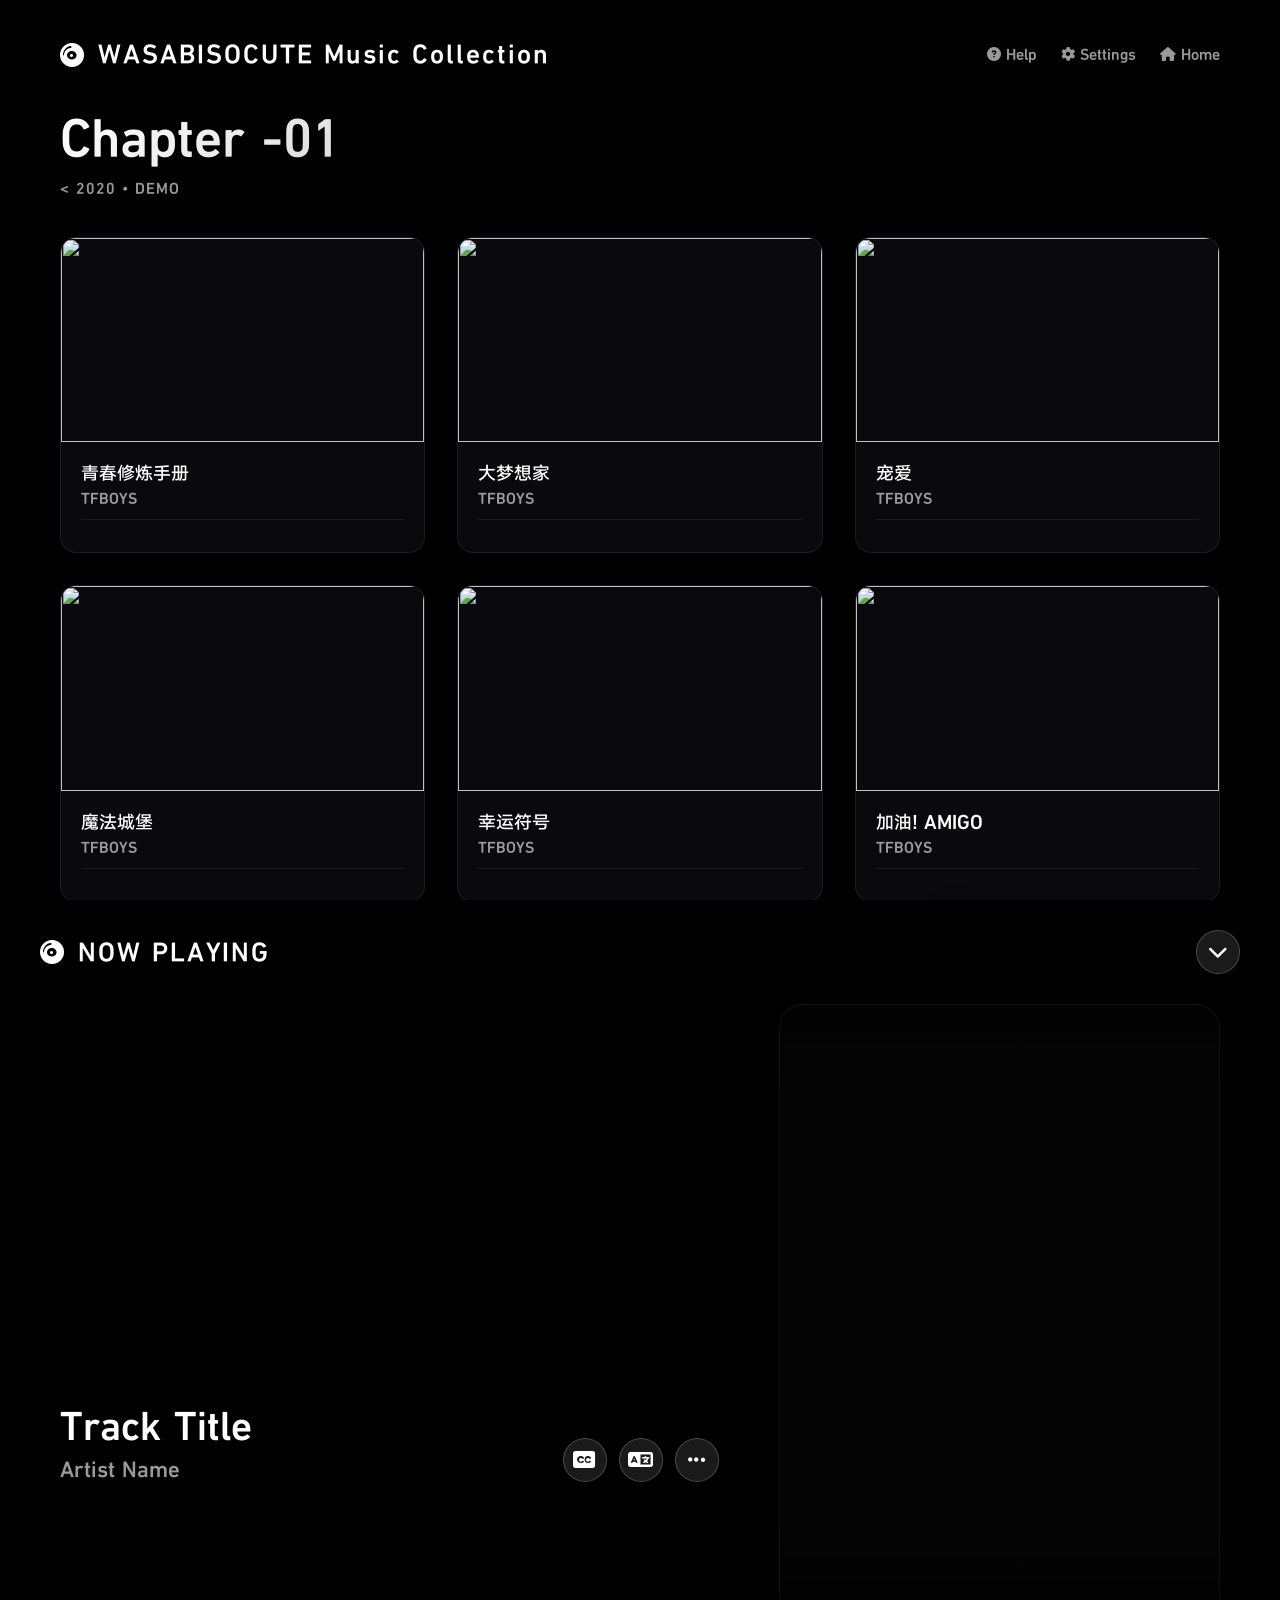
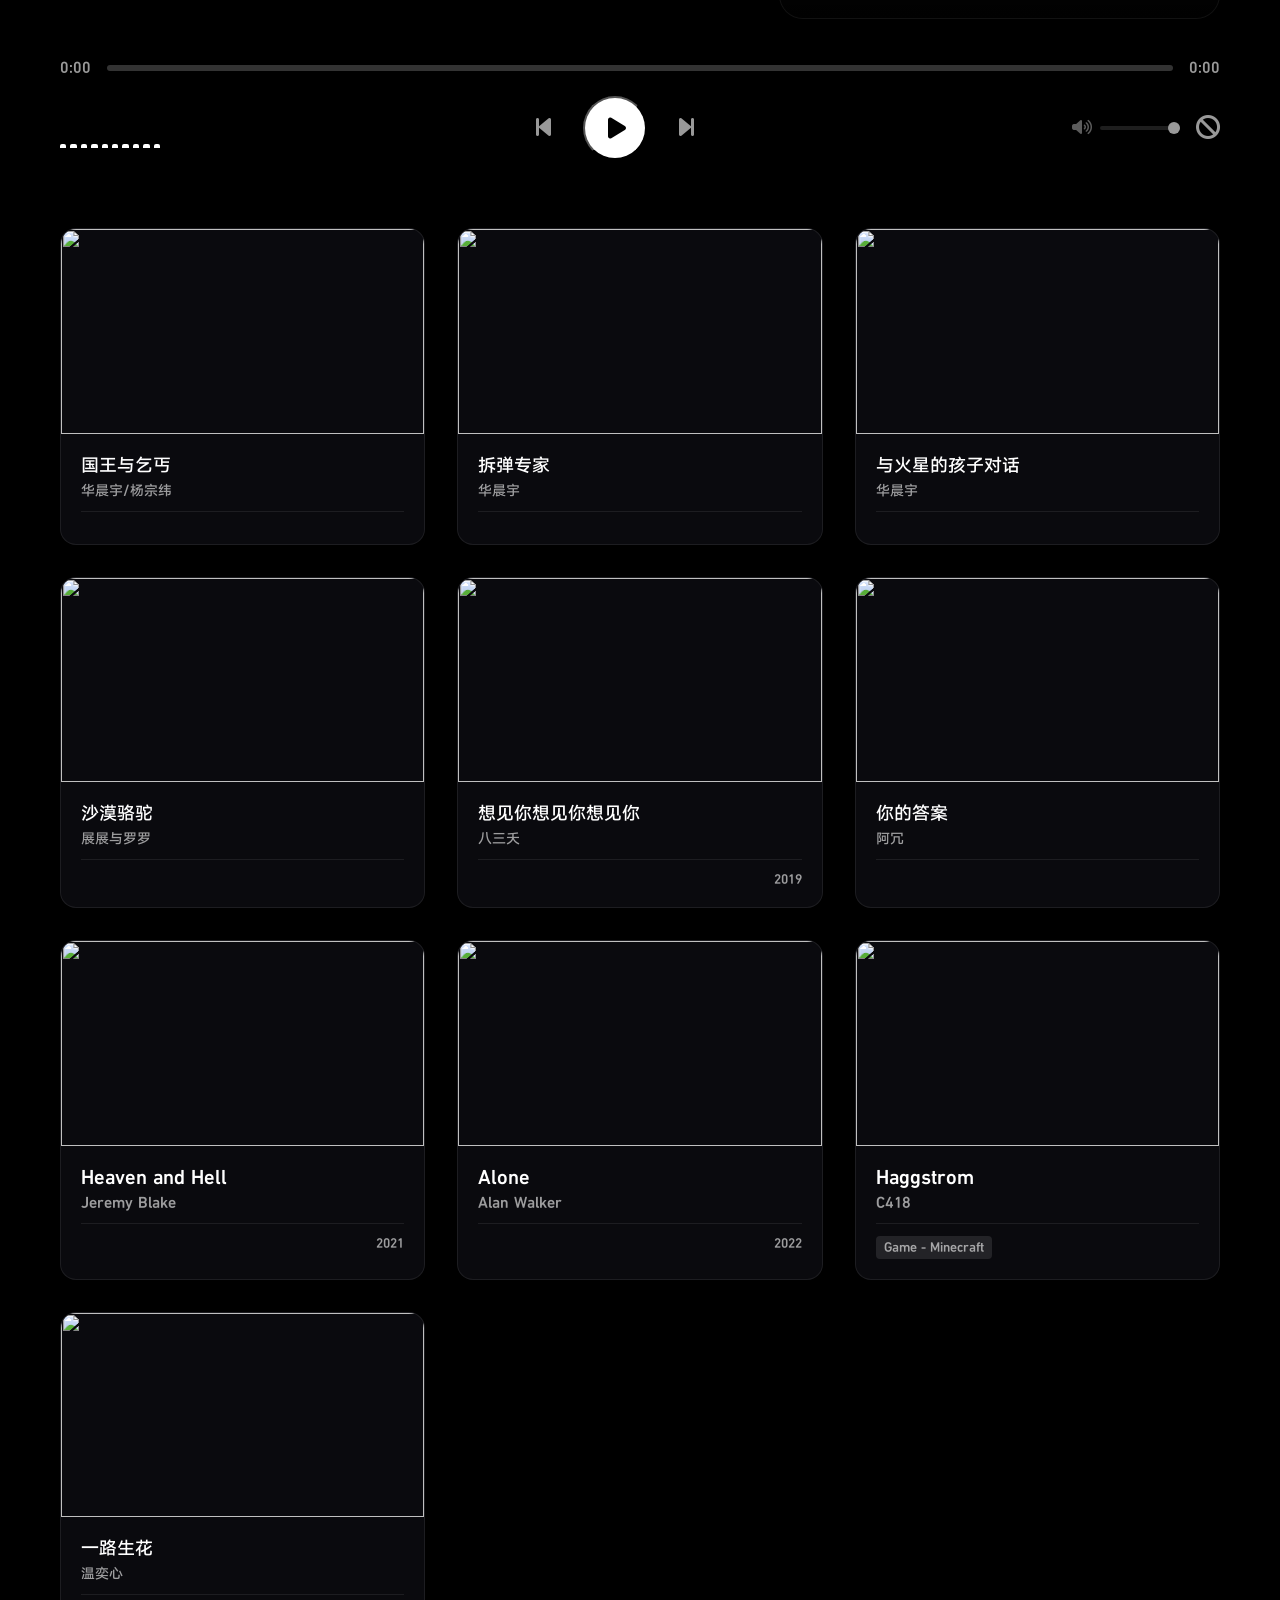
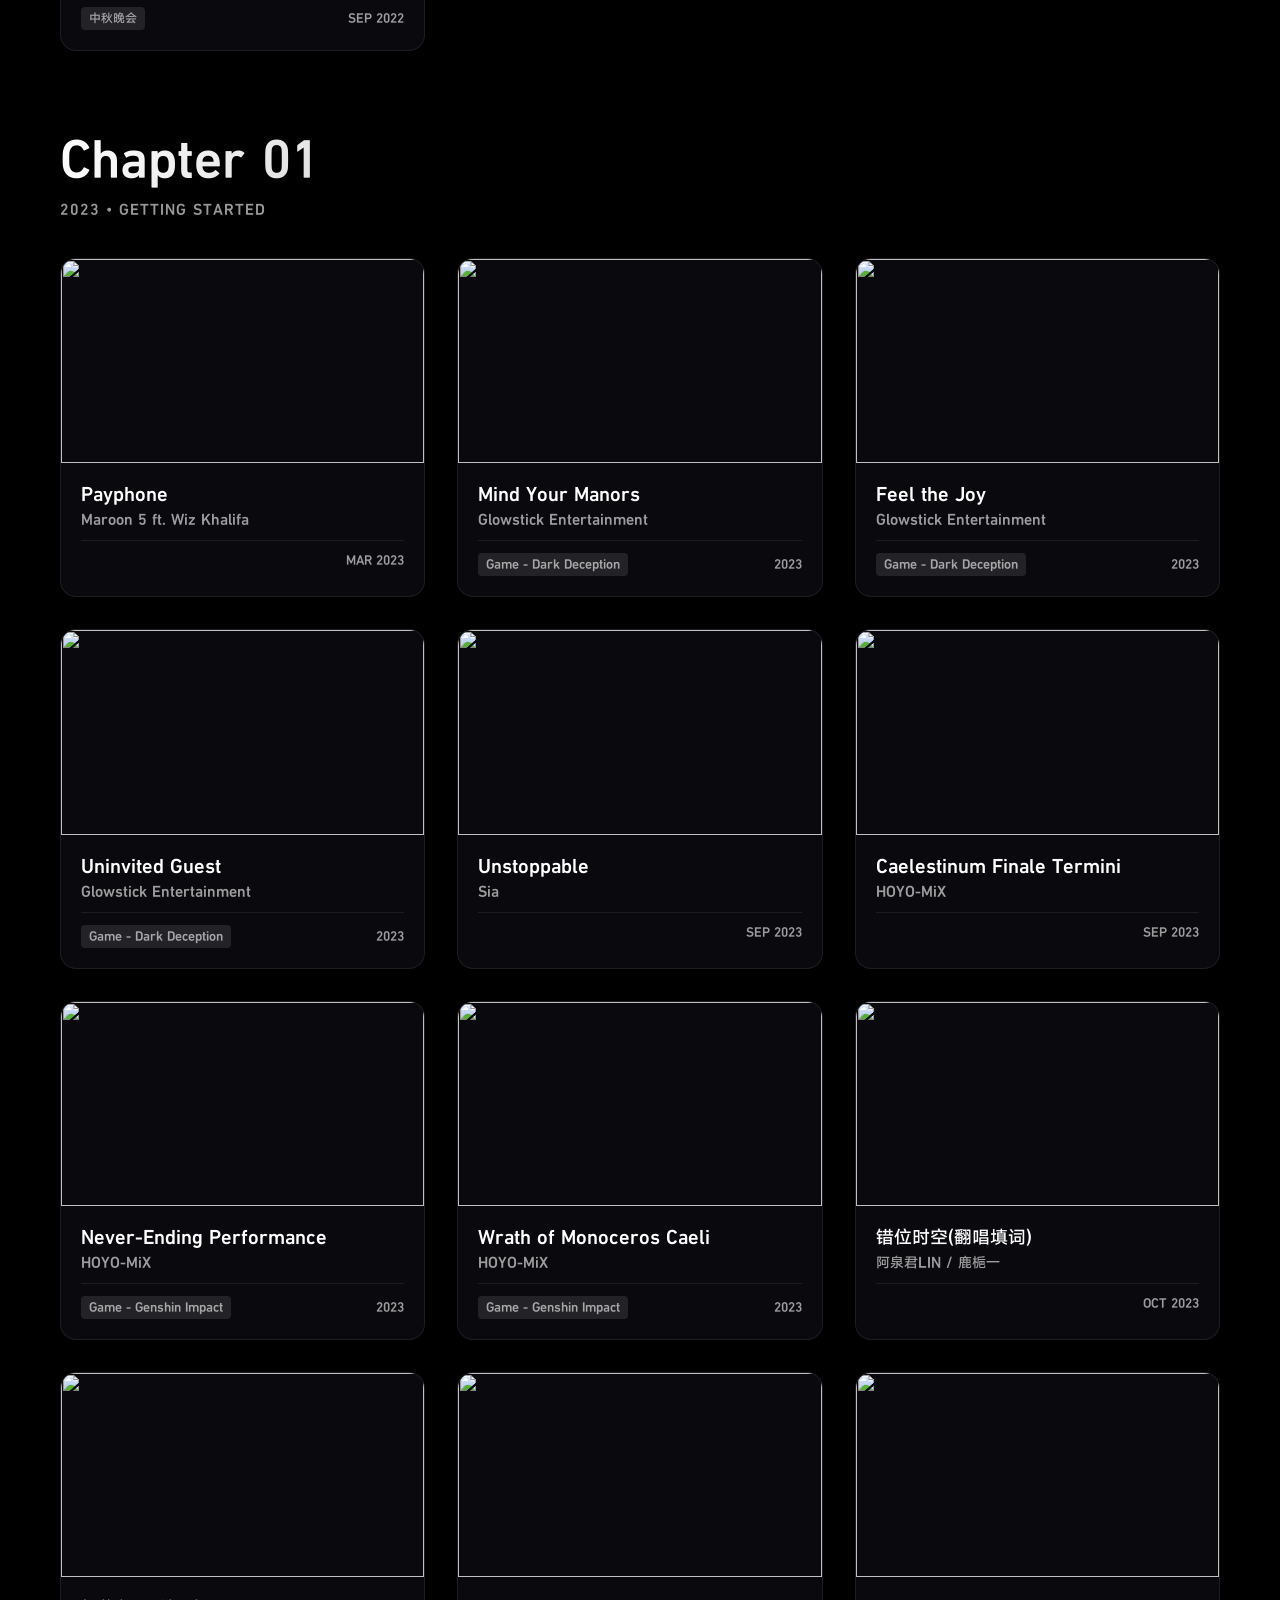
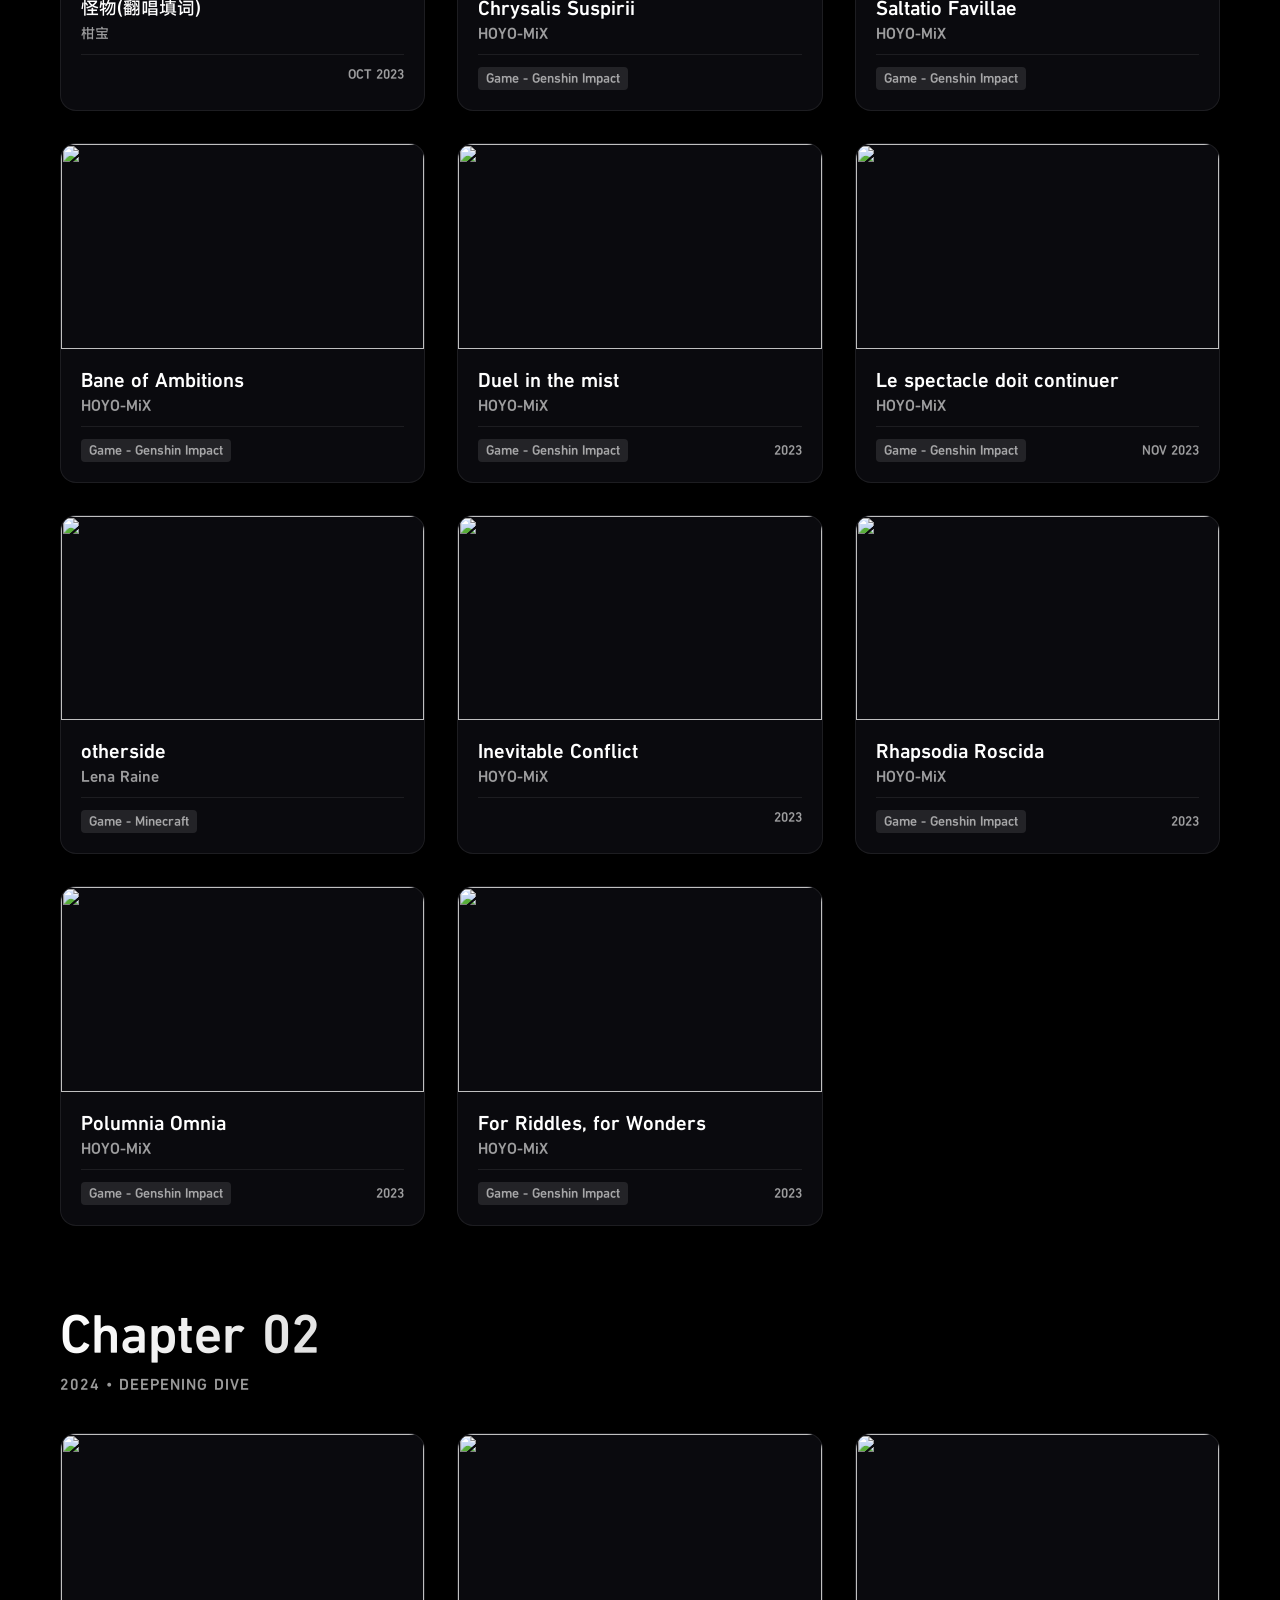
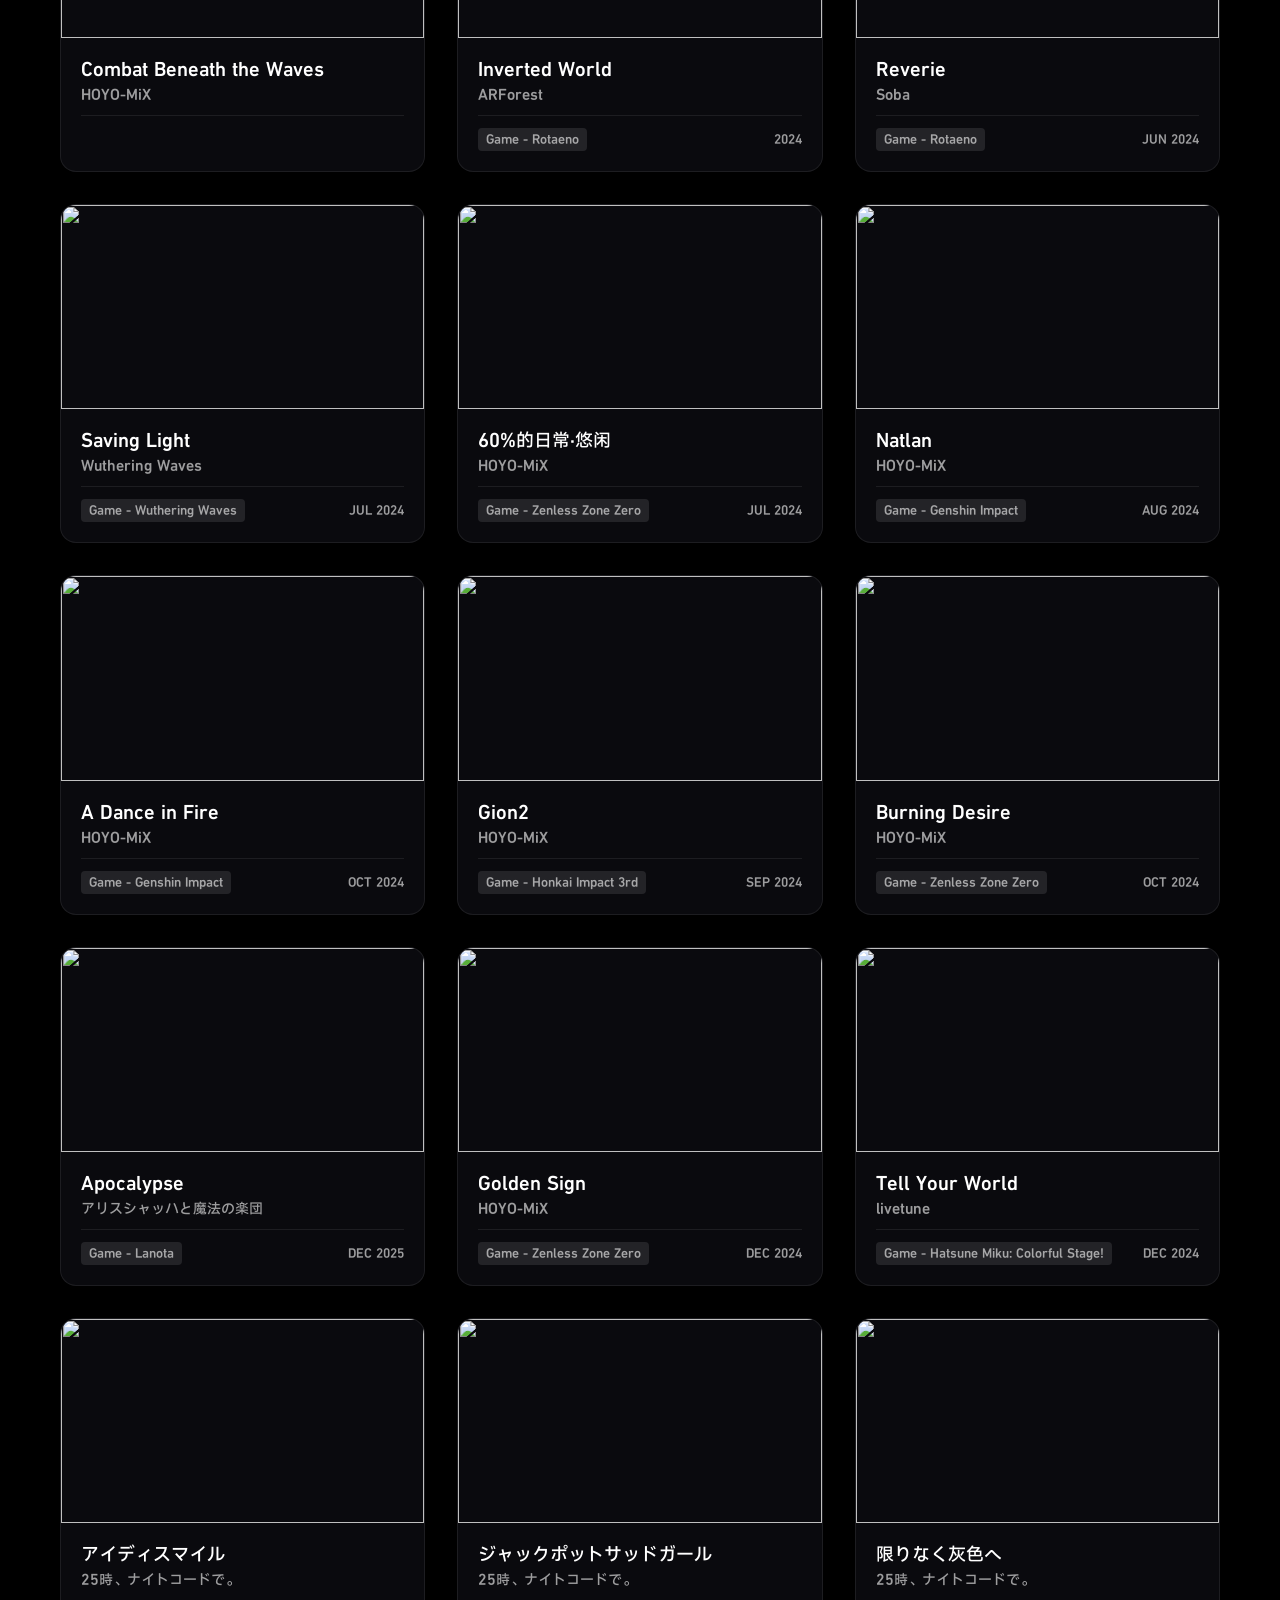
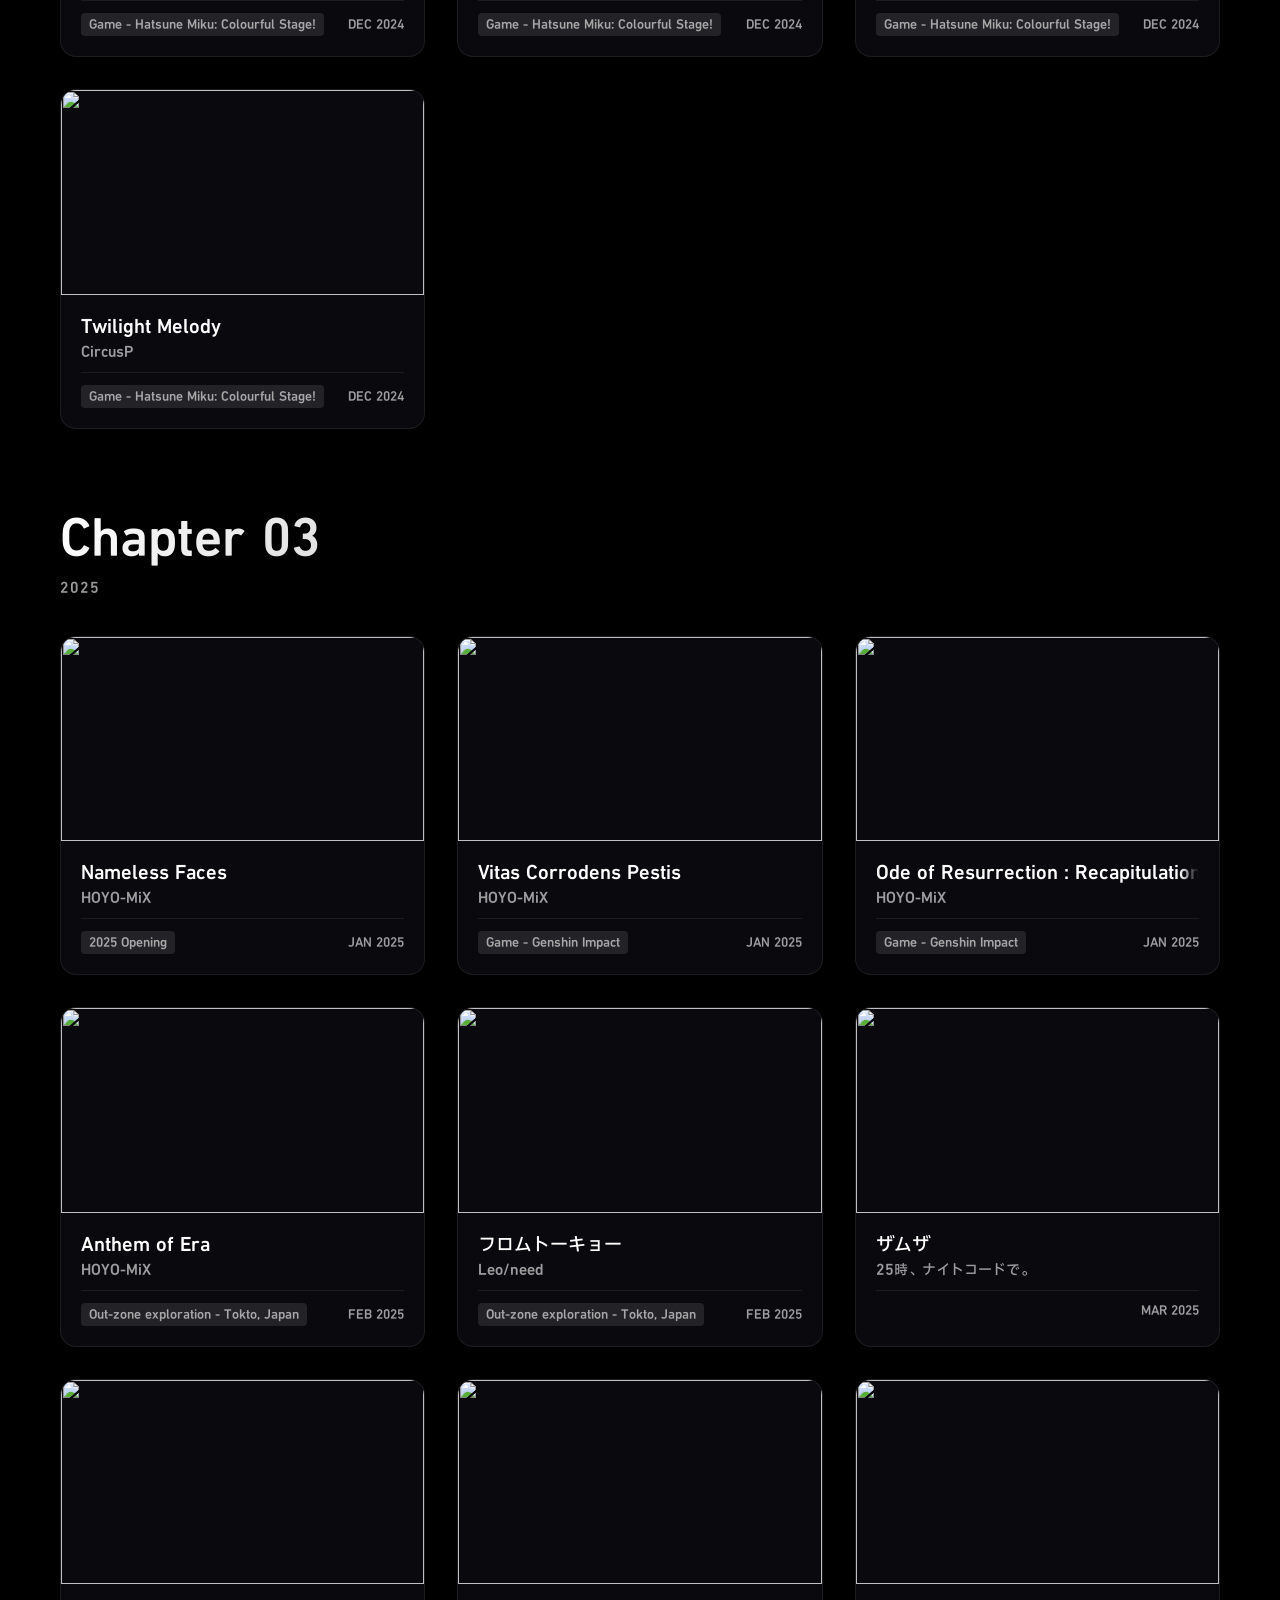
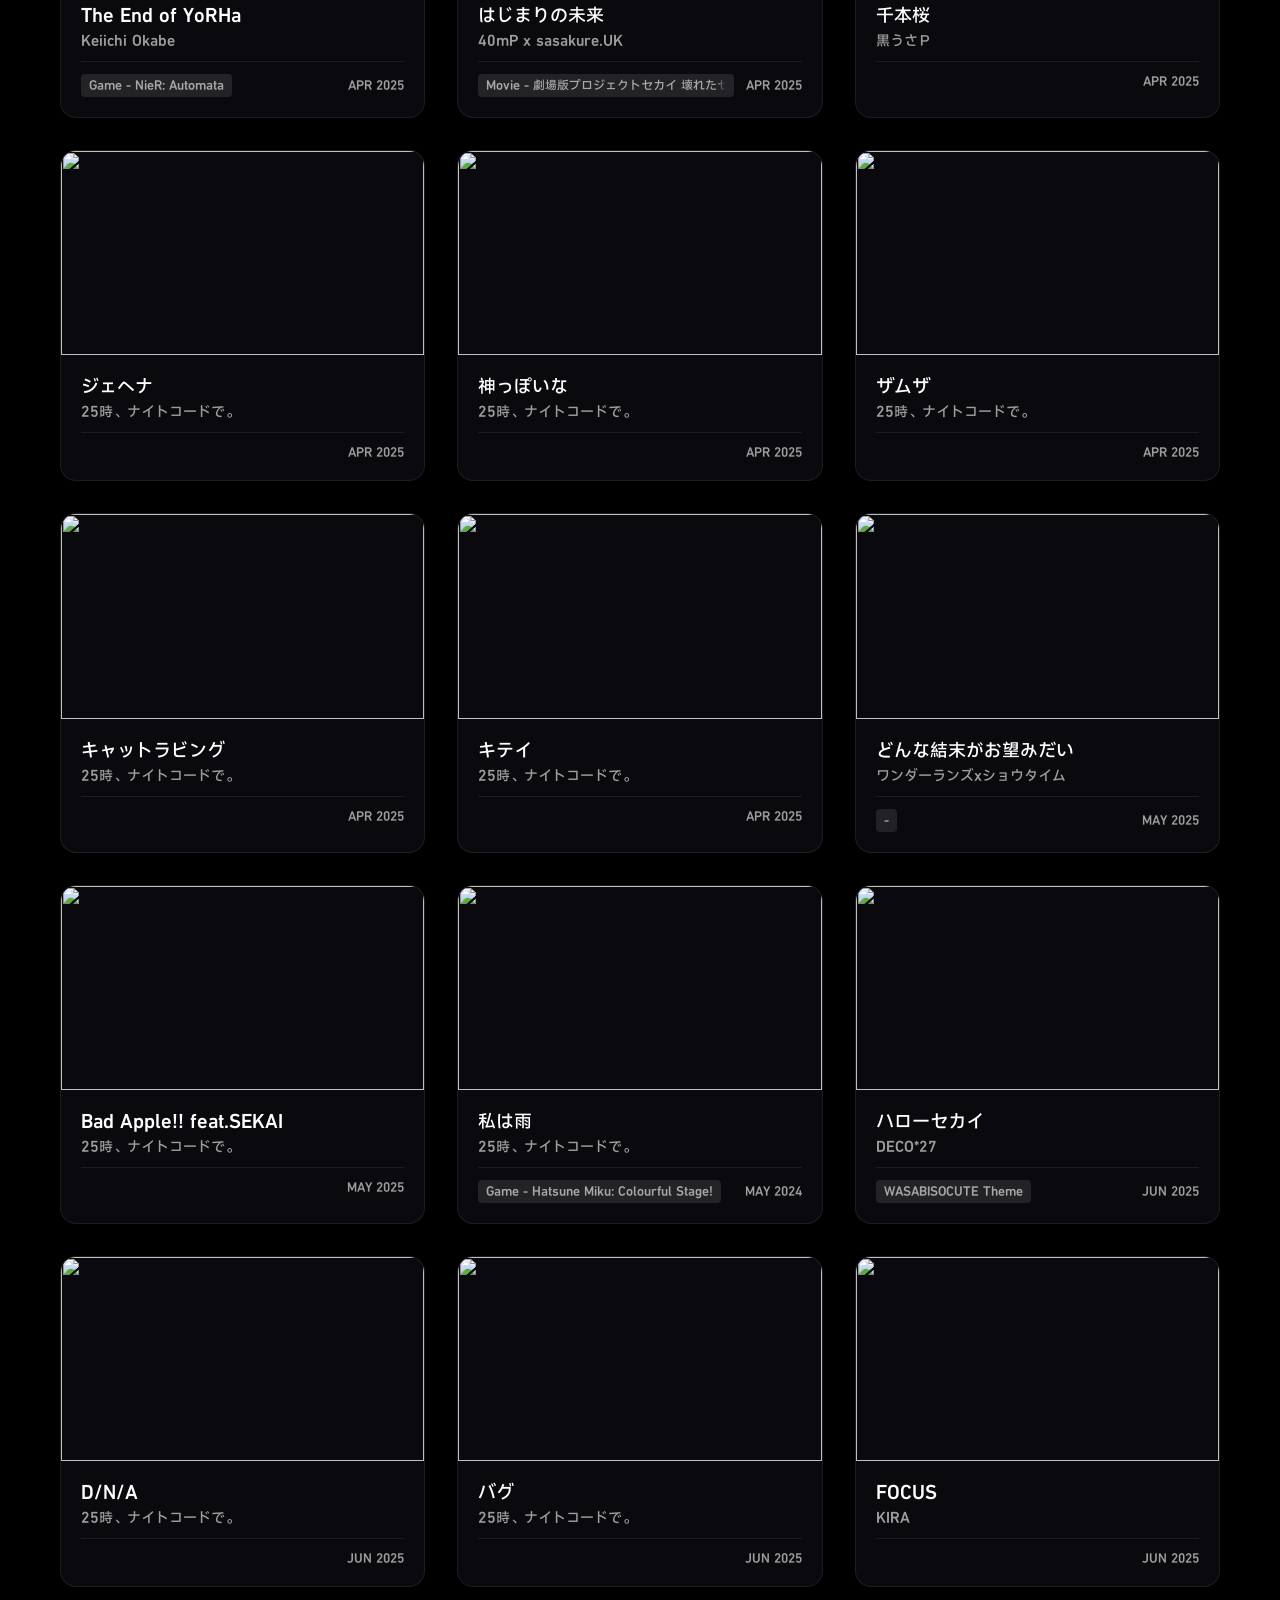
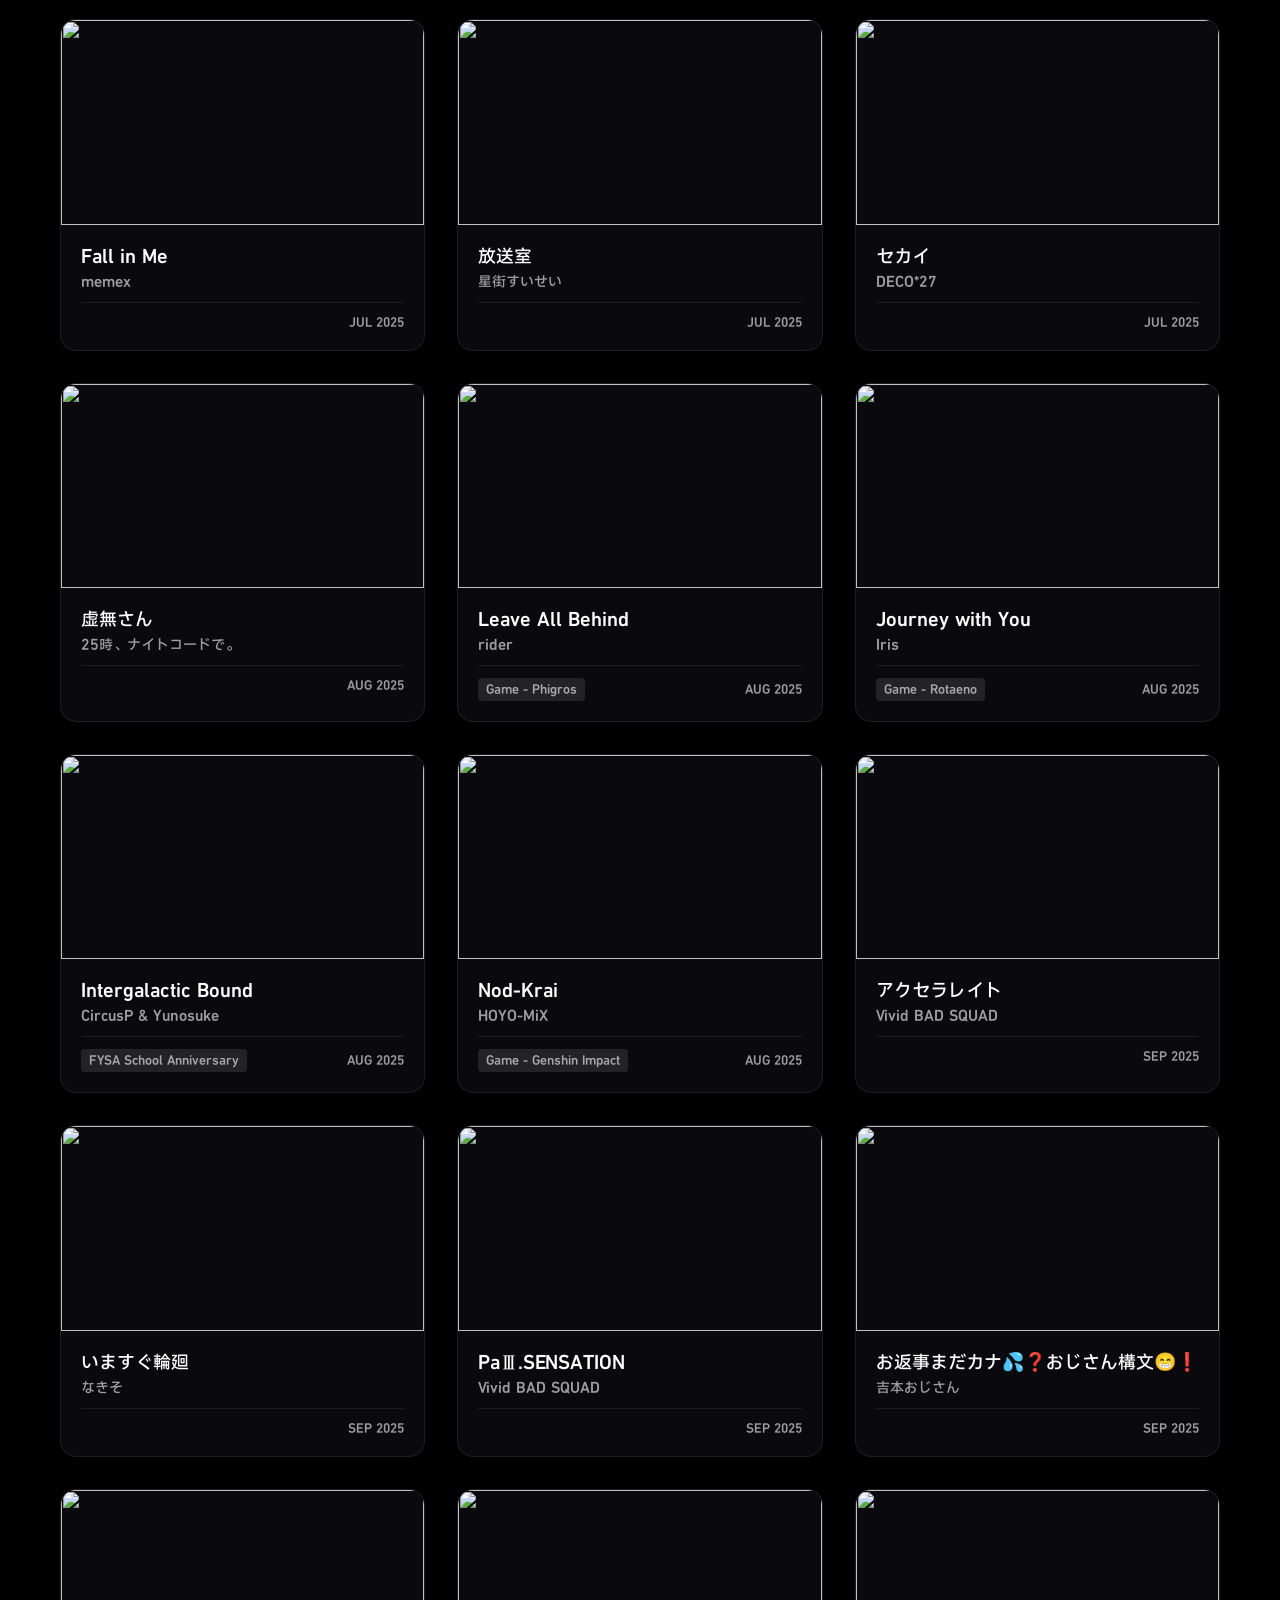
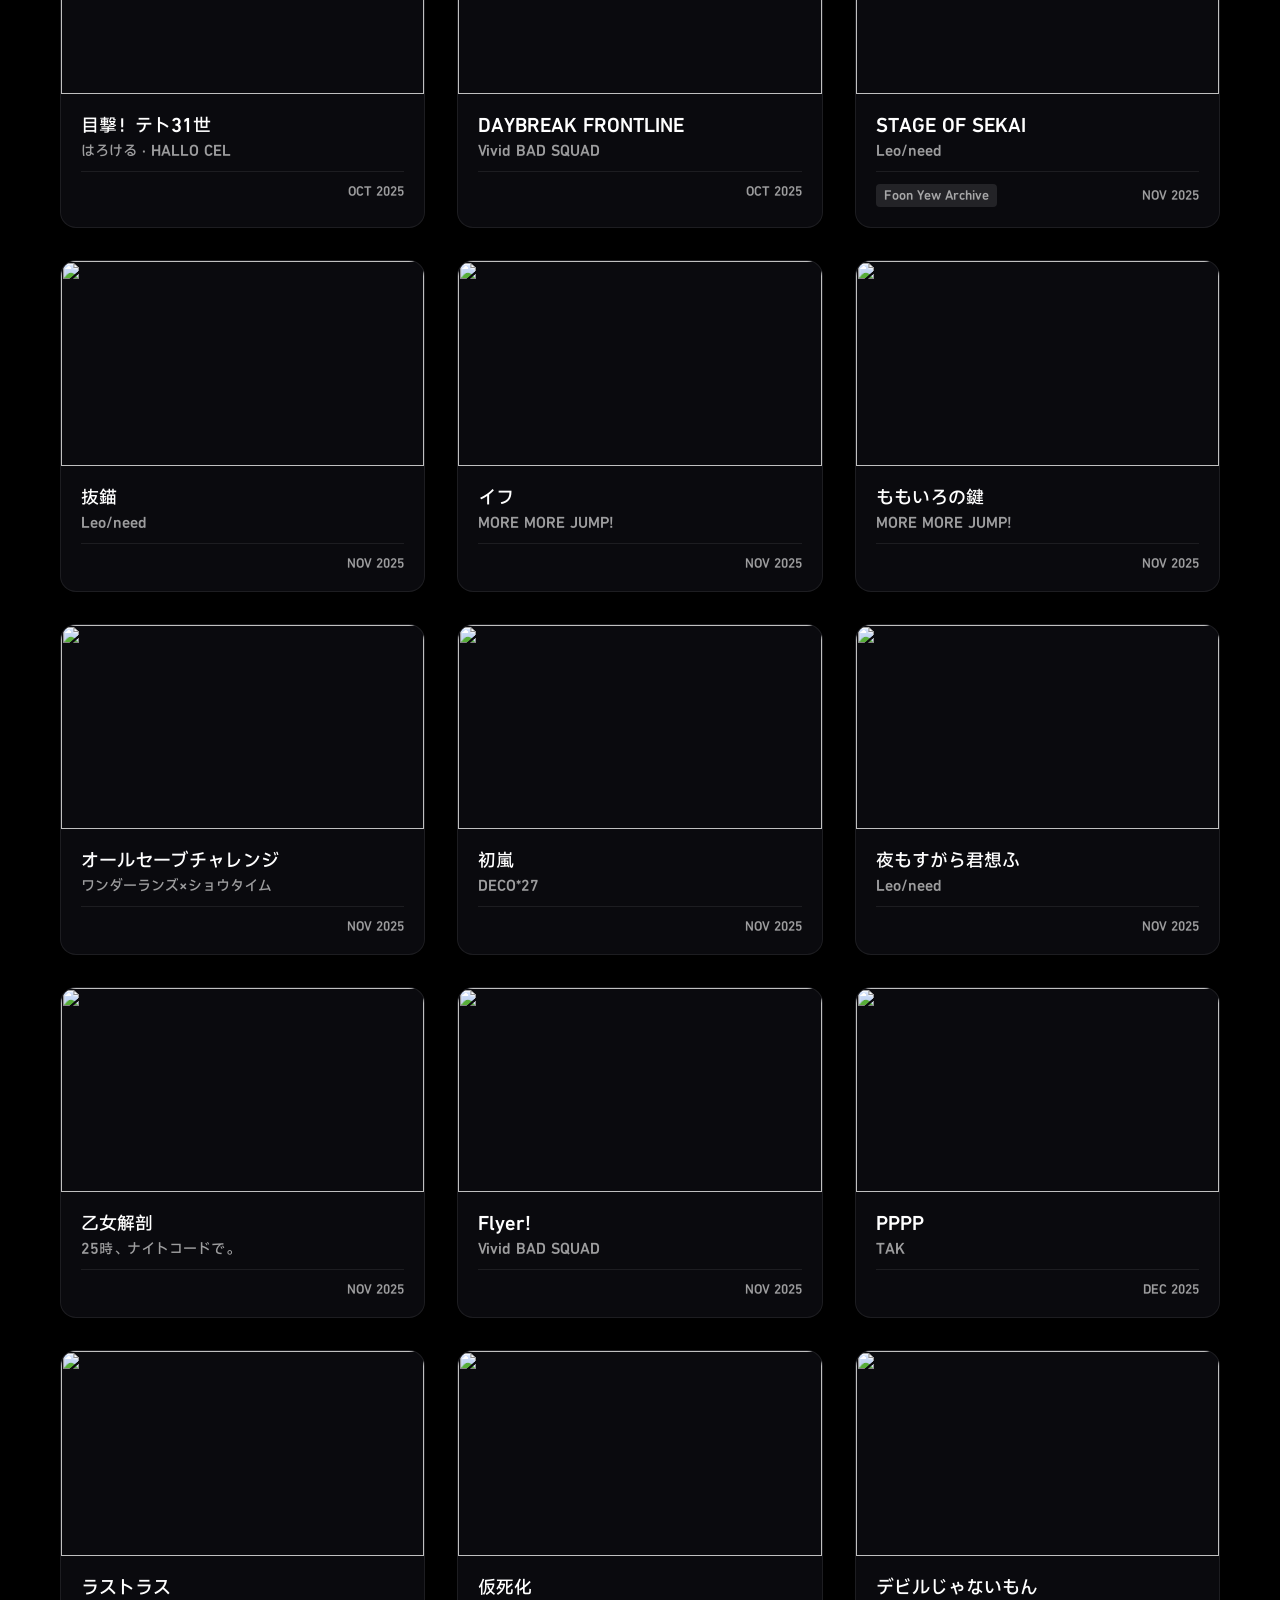
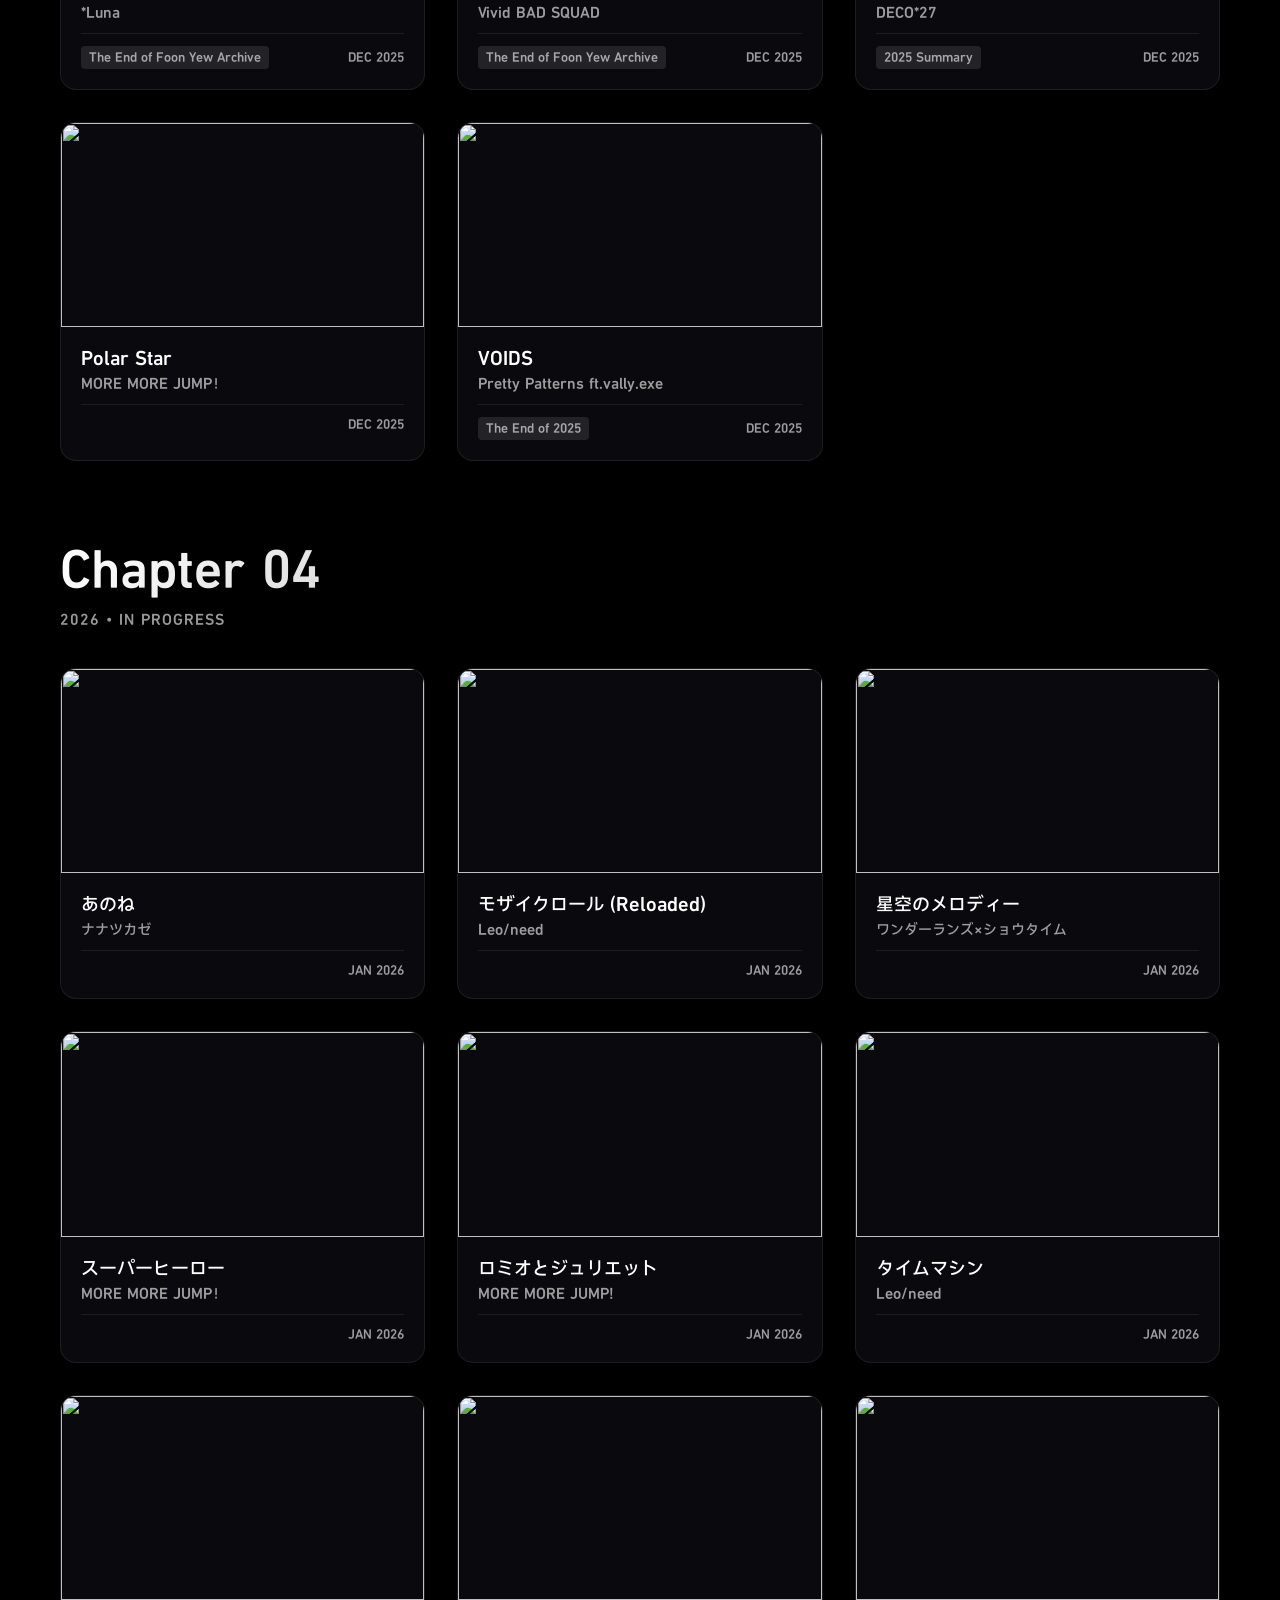
==== commit b98c7c38: "Add files via upload" ====
--- a/index.html
+++ b/index.html
@@ -19,43 +19,86 @@
 <body>
     <header>
         <a href="index.html" class="logo">
-            <i class="fa-solid fa-compact-disc"></i> WASABISOCUTE
+            <i class="fa-solid fa-compact-disc"></i> WASABISOCUTE Music Collection
         </a>
         <div class="header-actions">
+            <div class="tooltip-container" id="help-btn" onclick="toggleHelp(event)">
+                <i class="fa-solid fa-circle-question"></i> Help
+                <div class="tooltip-popup" id="help-popup" onclick="event.stopPropagation()">
+                    <h4>问题排查 & 快捷键 <button class="close-btn" onclick="toggleHelp(event)"><i
+                                class="fa-solid fa-xmark"></i></button></h4>
+                    <div style="font-size: 13px; margin-top: 8px;">1. 若视频未正常显示（黑屏），请尝试关闭标签页后重开<br>（Ctrl + W 后按 Ctrl +
+                        Shift + T）</div>
+                    <div style="font-size: 13px; margin-top: 8px;">2. 若播放器报错或无法播放，请切换到其他歌曲后重试，<br>若问题仍然存在，请尝试1.的解决方法
+                    </div>
+                    <div style="font-size: 13px; margin-top: 8px;">3. 若问题仍然存在，请联系：<a
+                            href="mailto:wasabi9487@gmail.com">wasabi9487@gmail.com</a>
+                        或
+                        <a href="mailto:sa234508@foonyewsa.edu.my">sa234508@foonyewsa.edu.my</a>
+                    </div>
+                    <div
+                        style="font-size: 13px; margin-top: 8px; border-top: 1px solid rgba(255,255,255,0.2); padding-top: 8px;">
+                        <b>快捷键 / Shortcuts：</b><br>
+                        • <kbd>Space</kbd> 播放 / 暂停 (Play/Pause)<br>
+                        • <kbd>←</kbd> 上一首 (Previous)<br>
+                        • <kbd>→</kbd> 下一首 (Next)<br>
+                        • <kbd>↑</kbd> 调高音量 (Volume Up)<br>
+                        • <kbd>↓</kbd> 调低音量 (Volume Down)<br>
+                        • <kbd>ESC</kbd> 收起播放器 (Close Player)
+                    </div>
+                </div>
+            </div>
+            <div class="tooltip-container" id="settings-btn" onclick="toggleSettings(event)">
+                <i class="fa-solid fa-gear"></i> Settings
+                <div class="tooltip-popup" id="settings-popup" onclick="event.stopPropagation()">
+                    <h4>设置 / Settings <button class="close-btn" onclick="toggleSettings(event)"><i
+                                class="fa-solid fa-xmark"></i></button></h4>
+                    <div style="display: flex; justify-content: space-between; align-items: center; margin-top: 12px;">
+                        <span style="font-size: 14px;">歌词翻译 / Lyrics Translation</span>
+                        <label class="switch">
+                            <input type="checkbox" id="setting-translation" checked>
+                            <span class="slider round"></span>
+                        </label>
+                    </div>
+                    <div style="display: flex; justify-content: space-between; align-items: center; margin-top: 12px;">
+                        <span style="font-size: 14px;">歌词发音 / Lyrics Pronunciation</span>
+                        <label class="switch">
+                            <input type="checkbox" id="setting-pronunciation">
+                            <span class="slider round"></span>
+                        </label>
+                    </div>
+                    <div style="display: flex; justify-content: space-between; align-items: center; margin-top: 12px;">
+                        <span style="font-size: 14px;">启用全屏 / Fullscreen</span>
+                        <label class="switch">
+                            <input type="checkbox" id="setting-fullscreen">
+                            <span class="slider round"></span>
+                        </label>
+                    </div>
+                    <div style="font-size: 13px; margin-top: 12px; color: var(--text-muted); font-weight: bold;">实验性功能
+                        / Experimental</div>
+                    <div style="display: flex; justify-content: space-between; align-items: center; margin-top: 12px;">
+                        <span style="font-size: 14px;">真实音频可视化 / Real Audio Visualizer</span>
+                        <label class="switch">
+                            <input type="checkbox" id="setting-real-visualizer">
+                            <span class="slider round"></span>
+                        </label>
+                    </div>
+                    <div class="setting-tip">
+                        <i class="fa-solid fa-circle-info"></i> 启用真实频谱分析。开启时请在浏览器共享弹窗中选择<b>【此标签页 / This
+                            Tab】</b>并务必勾选<b>【同时共享标签页音频】</b>。
+                    </div>
+                </div>
+            </div>
             <a href="wasabisocute.github.io"><i class="fa-solid fa-house"></i> Home</a>
         </div>
     </header>
-    <main>
-        <h2 class="chapter-title">Chapter -01</h2>
-        <div class="chapter-subtitle">&lt; 2020 • Before COVID</div>
-        <div class="track-grid" id="grid-ch-1">
-        </div>
-        <h2 class="chapter-title">Chapter 00</h2>
-        <div class="chapter-subtitle">&gt; 2020 • Before Everything</div>
-        <div class="track-grid" id="grid-ch0">
-        </div>
-        <h2 class="chapter-title">Chapter 01</h2>
-        <div class="chapter-subtitle">2023 • Getting Started</div>
-        <div class="track-grid" id="grid-ch1">
-        </div>
-        <h2 class="chapter-title">Chapter 02</h2>
-        <div class="chapter-subtitle">2024 • Deepening Dive</div>
-        <div class="track-grid" id="grid-ch2">
-        </div>
-        <h2 class="chapter-title">Chapter 03</h2>
-        <div class="chapter-subtitle">2025 • Memories Unlocked</div>
-        <div class="track-grid" id="grid-ch3">
-        </div>
-        <h2 class="chapter-title">Chapter 04</h2>
-        <div class="chapter-subtitle">2026 • In Progress</div>
-        <div class="track-grid" id="grid-ch4">
-        </div>
+    <main id="main-content">
     </main>
     <div class="np-toast" id="np-toast" onclick="openPlayer(currentTrackId)">
         <img src="" class="np-toast-cover" id="toast-cover" alt="Cover">
         <div class="np-toast-info">
-            <div class="np-toast-title" id="toast-title">Title</div>
-            <div class="np-toast-artist" id="toast-artist">Artist</div>
+            <div class="np-toast-title marquee-target" id="toast-title">Title</div>
+            <div class="np-toast-artist marquee-target" id="toast-artist">Artist</div>
         </div>
         <div class="np-toast-controls" onclick="event.stopPropagation()">
             <button class="toast-btn" onclick="playPrevious(true)"><i class="fa-solid fa-backward-step"></i></button>
@@ -83,18 +126,34 @@
                         <div class="np-title" id="np-title">Track Title</div>
                         <div class="np-artist" id="np-artist">Artist Name</div>
                     </div>
-                    <div class="np-options-wrapper">
-                        <button class="btn-options" onclick="toggleOptionsMenu(event)">
-                            <i class="fa-solid fa-ellipsis"></i>
+                    <div style="display: flex; gap: 12px; align-items: center;">
+                        <button class="btn-options" id="btn-toggle-pron" onclick="togglePronunciationSetting(event)">
+                            <i class="fa-solid fa-closed-captioning"></i>
                         </button>
-                        <div class="np-options-menu" id="np-options-menu">
-                            <div class="menu-track-title" id="menu-title">Title</div>
-                            <div class="menu-track-artist" id="menu-artist">Artist</div>
-                            <div class="menu-info-item" id="menu-info">Info</div>
-                            <div class="menu-info-item" id="menu-date">Date</div>
-                            <a href="#" target="_blank" class="menu-ig-link" id="menu-ig">
-                                <i class="fa-brands fa-instagram"></i> IG Story
-                            </a>
+                        <div class="np-options-wrapper">
+                            <button class="btn-options" id="btn-trans" onclick="toggleTransMenu(event)">
+                                <i class="fa-solid fa-language"></i>
+                            </button>
+                            <div class="np-options-menu" id="np-trans-menu"
+                                style="width: auto; right: 0; bottom: 60px;">
+                                <div class="menu-trans-item" data-lang="none" onclick="setTransMode('none')">Off</div>
+                                <div class="menu-trans-item" data-lang="cn" onclick="setTransMode('cn')">中文</div>
+                                <div class="menu-trans-item" data-lang="en" onclick="setTransMode('en')">English</div>
+                            </div>
+                        </div>
+                        <div class="np-options-wrapper">
+                            <button class="btn-options" id="btn-options" onclick="toggleOptionsMenu(event)">
+                                <i class="fa-solid fa-ellipsis"></i>
+                            </button>
+                            <div class="np-options-menu" id="np-options-menu">
+                                <div class="menu-track-title" id="menu-title">Title</div>
+                                <div class="menu-track-artist" id="menu-artist">Artist</div>
+                                <div class="menu-info-item" id="menu-info">Info</div>
+                                <div class="menu-info-item" id="menu-date">Date</div>
+                                <a href="#" target="_blank" class="menu-ig-link" id="menu-ig">
+                                    <i class="fa-brands fa-instagram"></i> Source
+                                </a>
+                            </div>
                         </div>
                     </div>
                 </div>
@@ -107,25 +166,16 @@
         <div class="np-bottom">
             <div class="progress-container">
                 <span id="time-current">0:00</span>
-                <div class="progress-bar-bg" onclick="seekVideo(event)" id="progress-bg">
+                <div class="progress-bar-bg" id="progress-bg">
                     <div class="progress-bar-fill" id="progress-fill"></div>
+                    <div class="progress-bar-thumb" id="progress-thumb"></div>
                 </div>
                 <span id="time-total">0:00</span>
             </div>
 
             <div class="controls-row">
                 <div class="visualizer" id="visualizer">
-                    <div class="bar"></div>
-                    <div class="bar"></div>
-                    <div class="bar"></div>
-                    <div class="bar"></div>
-                    <div class="bar"></div>
-                    <div class="bar"></div>
-                    <div class="bar"></div>
-                    <div class="bar"></div>
-                    <div class="bar"></div>
-                    <div class="bar"></div>
-
+                    <canvas id="real-visualizer-canvas" class="visualizer-canvas"></canvas>
                 </div>
 
                 <div class="player-controls">
@@ -135,2136 +185,175 @@
                     </button>
                     <button class="ctrl-btn" onclick="playNext()"><i class="fa-solid fa-forward-step"></i></button>
                 </div>
-                <div class="controls-spacer"></div>
+                <div class="controls-spacer">
+                    <div class="volume-container">
+                        <button class="ctrl-btn" id="volume-btn" onclick="toggleMute()">
+                            <i class="fa-solid fa-volume-high"></i>
+                        </button>
+                        <input type="range" id="volume-slider" min="0" max="100" value="100"
+                            oninput="changeVolume(this.value)">
+                    </div>
+                    <button class="ctrl-btn" id="loop-mode-btn" onclick="toggleLoopMode()" title="Stop After Current">
+                        <i class="fa-solid fa-ban"></i>
+                    </button>
+                </div>
             </div>
         </div>
     </div>
+    <!--<footer id="footer" style="color: white;">
+        <span id="aboutLink">Copyright © 2026 WASABISOCUTE | Assisted by <span class="footer-credits">Google
+                Antigravity</span></span>
+    </footer>-->
+    <div class="secret-console-overlay" id="secret-console-overlay" onclick="handleConsoleOverlayClick(event)">
+        <div class="secret-console-window" onclick="event.stopPropagation()">
+            <div class="console-titlebar">
+                <div class="console-titlebar-left">
+                    <i class="fa-solid fa-terminal"></i>
+                    <span id="console-titlebar-text">SYSTEM TERMINAL // SECURE_PORTAL_v2.6</span>
+                </div>
+                <button class="console-close-btn" onclick="closeConsole()" title="Close (ESC)">
+                    <i class="fa-solid fa-xmark"></i>
+                </button>
+            </div>
+            <div class="console-screen" id="console-screen" onclick="focusConsoleInput()">
+                <div class="console-log" id="console-log"></div>
+                <div class="console-input-row" id="console-input-row">
+                    <span class="console-prompt-label" id="console-prompt-label">Login PIN:</span>
+                    <div class="console-input-wrapper">
+                        <input type="password" id="console-input" class="console-input" autocomplete="off"
+                            spellcheck="false" onkeydown="handleConsoleInputKey(event)">
+                        <span class="console-cursor" id="console-cursor">█</span>
+                    </div>
+                </div>
+            </div>
+        </div>
+    </div>
+
+    <div class="screen-transition-overlay" id="screen-transition-overlay">
+        <div class="transition-shutter-blade blade-top"></div>
+        <div class="transition-shutter-blade blade-bottom"></div>
+
+        <div class="transition-grid-bg"></div>
+        <div class="transition-flash"></div>
+
+        <div class="transition-core-wrapper">
+            <div class="transition-shockwave"></div>
+            <div class="transition-hud-box">
+                <div class="transition-hud-header">
+                    <span class="hud-tag"><i class="fa-solid fa-microchip"></i> WASABI BIOS v10.0</span>
+                    <span class="hud-status" id="hud-status-badge">SECURE_LINK</span>
+                </div>
+                <div class="transition-glitch-text" id="transition-glitch-text" data-text="AUTHENTICATING...">
+                    AUTHENTICATING...</div>
+                <div class="transition-progress-bar">
+                    <div class="transition-progress-fill" id="transition-progress-fill"></div>
+                </div>
+                <div class="transition-hud-footer">
+                    <span id="transition-subtext">DECRYPTING ARCHIVES...</span>
+                    <span id="transition-percentage">00%</span>
+                </div>
+            </div>
+        </div>
+
+        <div class="transition-laser-beam"></div>
+    </div>
+
     <script src="https://www.youtube.com/iframe_api"></script>
+    <script src="data.js"></script>
+    <script src="data2.js"></script>
     <script>
-        // Track Data
-        const tracks = [
-            //Chapter -1
-            {
-                chapter: -1,
-                title: '三生三世', artist: '张杰',
-                context: '《三生三世十里桃花》片头曲', desc: '',
-                date: '', ytId: 'wdtEWS2D9xo', start: 0,
-                lyrics: `
-                    [00:29.83]握不紧那段过往
-                    [00:33.24]冥灭了结魄光芒
-                    [00:36.69]那一滴离别的泪
-                    [00:40.24]灼烧着我的胸膛
-                    [00:43.75]爱在天地中流转
-                    [00:47.27]一颗心为谁奔忙
-                    [00:50.78]四海八荒身在何方
-                    [00:54.38]岁月该如何安放
-                    [00:57.98]听风声在沙沙作响
-                    [01:01.28]敲打着谁的愁肠
-                    [01:04.84]思念在一瞬间生长
-                    [01:08.44]才忘了夜多漫长
-                    [01:11.95]掌心的泪握到滚烫
-                    [01:15.15]只愿为你三生痴狂
-                    [01:19.11]落花满天又闻琴香
-                    [01:22.61]与你天地间徜徉
-                    [01:26.11]如果爱太荒凉我陪你梦一场
-                    [01:29.66]赎回你所有泪光
-                    [01:33.21]这一路有多远这三世有多长
-                    [01:36.66]执手到地老天荒
-                    [01:40.22]风凄凄雾茫茫雨滚滚雪漫漫
-                    [01:43.72]一步步都陪你同往
-                    [01:47.36]牵着手别惊慌管明天会怎样
-                    [01:50.76]哪怕注定流浪哪怕海角天涯
-                    [02:26.20]听风声在沙沙作响
-                    [02:29.63]敲打着谁的愁肠
-                    [02:33.09]思念在一瞬间生长
-                    [02:36.59]才忘了夜多漫长
-                    [02:40.20]掌心的泪握到滚烫
-                    [02:43.43]只愿为你三生痴狂
-                    [02:47.30]落花满天又闻琴香
-                    [02:50.85]与你天地间徜徉
-                    [02:54.33]如果爱太荒凉我陪你梦一场
-                    [02:58.14]赎回你所有泪光
-                    [03:01.39]这一路有多远这三世有多长
-                    [03:04.85]执手到地老天荒
-                    [03:08.41]风凄凄雾茫茫雨滚滚雪漫漫
-                    [03:11.97]一步步都陪你同往
-                    [03:15.47]牵着手别惊慌管明天会怎样
-                    [03:18.97]哪怕注定流浪
-                    [03:22.59]手牢牢不放爱念念不忘
-                    [03:26.23]人生何须多辉煌
-                    [03:29.60]浮华的终成空执着的都随风
-                    [03:33.21]情路何须多跌宕
-                    [03:36.58]要遇多少风浪心不再摇晃
-                    [03:40.32]一起细数这过往
-                    [03:43.02]陪你等风停了雾散了
-                    [03:45.50]雨住了雪化了
-                    [03:47.19]再遇见绝美月光
-                    [03:50.55]还有我在你身旁`
-            },
-            {
-                chapter: 0,
-                title: 'Monster', artist: 'Katie Sky',
-                context: '', desc: '',
-                date: '', ytId: '_Rh3dTb1KYE', start: 0,
-                lyrics: `[00:00.06]I see your monsters, I see your pain
-[00:05.67]Tell me your problems, I'll chase them away
-[00:11.19]I'll be your lighthouse, I'll make it okay
-[00:16.36]When I see your monsters, I'll stand there so brave
-[00:21.07]And chase them all away
-[00:24.51]
-[00:27.54]In the dark we, we
-[00:29.92]We stand apart we, we
-[00:32.99]Never see that the things that we need are staring right at us
-[00:38.41]You just want to hide, hide, hide
-[00:41.23]Never show your smile, smile
-[00:43.83]Stand alone when you need someone, it's the hardest thing of all
-[00:48.42]That you see are the bad, bad, bad
-[00:52.40]Memories, take your time and you'll find me
-[00:57.56]
-[00:57.57]I see your monsters, I see your pain
-[01:02.92]Tell me your problems, I'll chase them away
-[01:08.36]I'll be your lighthouse, I'll make it okay
-[01:13.57]When I see your monsters, I'll stand there so brave
-[01:18.32]And chase them all away
-[01:21.73]
-[01:22.11]I could see the sky, sky, sky
-[01:24.81]Beautiful tonight, night
-[01:27.43]When you breathe, why can't you see that the clouds are in your head?
-[01:33.01]I will stay there, there, there
-[01:35.70]No need to fear, fear
-[01:38.30]And when you need to talk it out with someone you can trust
-[01:42.90]What you see are the bad, bad, bad
-[01:46.92]Memories, take your time and you'll find me
-[01:52.05]
-[01:52.06]I see your monsters, I see your pain
-[01:57.48]Tell me your problems, I'll chase them away
-[02:02.90]I'll be your lighthouse, I'll make it okay
-[02:08.07]When I see your monsters, I'll stand there so brave
-[02:12.86]And chase them all away
-[02:18.30]I'll chase them all away
-[02:24.18]
-[02:27.47]You've got the chance to see the light
-[02:32.91]Even in the darkest night
-[02:38.30]And I will be here like you were for me
-[02:44.51]So just let me in
-[02:47.44]
-[02:48.96]'Cause I see your monsters, I see your pain
-[02:54.83]Tell me your problems, I'll chase them away
-[03:00.24]I'll be your lighthouse, I'll make it okay
-[03:05.33]When I see your monsters, I'll stand there so brave
-[03:10.47]
-[03:11.17]I see your monsters, I see your pain
-[03:16.60]Tell me your problems, I'll chase them away
-[03:22.01]I'll be your lighthouse, I'll make it okay (I'll make it okay)
-[03:27.23]When I see your monsters, I'll stand there so brave
-[03:31.95]And chase them all away
-[03:35.07]`
-            },
-            //Chapter 0
-            {
-                chapter: 0,
-                title: 'Counting Stars', artist: 'OneRepublic',
-                context: '', desc: '',
-                date: '', ytId: 'hT_nvWreIhg', start: 0,
-                lyrics: `
-                    [00:00.29]Lately I've been I've been losing sleep
-                    [00:04.99]Dreaming about the things that we could be
-                    [00:08.89]But baby I've been I've been praying hard
-                    [00:13.86]Said no more counting dollars
-                    [00:15.86]We'll be counting stars
-                    [00:18.78]Yeah we'll be counting stars
-                    [00:37.55]I see this life like a swinging vine
-                    [00:40.17]Swing my heart across the line
-                    [00:42.08]In my face is flashing signs
-                    [00:44.07]Seek it out and ye' shall find
-                    [00:45.97]Old but I'm not that old
-                    [00:48.01]Young but I'm not that bold
-                    [00:49.93]And I don't think the world is sold
-                    [00:52.00]I'm just doing what we're told
-                    [00:54.53]I I I I feel something so right
-                    [00:58.73]Doing the wrong thing
-                    [01:02.18]I I I I feel something so wrong
-                    [01:06.53]Doing the right thing
-                    [01:09.95]I couldn't lie couldn't lie couldn't lie
-                    [01:13.70]Everything that kills me makes me feel alive
-                    [01:17.66]Lately I've been I've been losing sleep
-                    [01:21.43]Dreaming about the things we could be
-                    [01:25.25]But baby I've been I've been praying hard
-                    [01:29.26]Said no more counting dollars
-                    [01:31.21]We'll be counting stars
-                    [01:33.34]Lately I've been I've been losing sleep
-                    [01:37.22]Dreaming about the things we could be
-                    [01:41.14]But baby I've been I've been praying hard
-                    [01:45.06]Said no more counting dollars
-                    [01:47.02]We'll be we'll be counting stars
-                    [01:56.25]I feel the love and I feel it burn
-                    [01:58.95]Down this river every turn
-                    [02:00.83]Hope is our four-letter word
-                    [02:02.72]Make that money watch it burn
-                    [02:04.64]Old but I'm not that old
-                    [02:06.84]Young but I'm not that bold
-                    [02:08.63]And I don't think the world is sold
-                    [02:10.53]I'm just doing what we're told
-                    [02:12.94]I I I I feel something so wrong
-                    [02:17.34]Doing the right thing
-                    [02:20.78]I could lie could lie could lie
-                    [02:24.57]Everything that drowns me makes me wanna fly
-                    [02:28.40]Lately I've been I've been losing sleep
-                    [02:32.31]Dreaming about the things we could be
-                    [02:36.10]But baby I've been I've been praying hard
-                    [02:40.09]Said no more counting dollars
-                    [02:42.11]We'll be counting stars
-                    [02:44.22]Lately I've been I've been losing sleep
-                    [02:48.21]Dreaming about the things we could be
-                    [02:51.90]But baby I've been I've been praying hard
-                    [02:55.83]Said no more counting dollars
-                    [02:57.65]We'll be we'll be counting stars
-                    [03:03.92]Take that money
-                    [03:04.52]Watch it burn
-                    [03:05.35]Sink in the river
-                    [03:06.38]The lessons I've learned
-                    [03:07.55]Take that money
-                    [03:08.23]Watch it burn
-                    [03:09.42]Sink in the river
-                    [03:10.39]The lessons I've learned
-                    [03:11.51]Take that money
-                    [03:12.33]Watch it burn
-                    [03:13.36]Sink in the river
-                    [03:14.35]The lessons I've learned
-                    [03:15.52]Take that money
-                    [03:16.41]Watch it burn
-                    [03:17.34]Sink in the river
-                    [03:18.33]The lessons I've learned
-                    [03:19.48]Everything that kills me
-                    [03:25.36]Makes me feel alive
-                    [03:26.56]Lately I've been I've been losing sleep
-                    [03:30.26]Dreaming about the things we could be
-                    [03:34.12]But baby I've been I've been praying hard
-                    [03:38.13]Said no more counting dollars
-                    [03:40.04]We'll be counting stars
-                    [03:41.98]Lately I've been I've been losing sleep
-                    [03:46.16]Dreaming about the things we could be
-                    [03:50.01]But baby I've been I've been praying hard
-                    [03:54.02]Said no more counting dollars
-                    [03:55.96]We'll be we'll be counting stars
-                    [03:58.57]Take that money
-                    [03:59.12]Watch it burn
-                    [03:59.61]Sink in the river
-                    [04:00.31]The lessons I've learned
-                    [04:01.73]Take that money
-                    [04:02.53]Watch it burn
-                    [04:03.47]Sink in the river
-                    [04:04.50]The lessons I've learned
-                    [04:05.68]Take that money
-                    [04:06.38]Watch it burn
-                    [04:07.18]Sink in the river
-                    [04:08.49]The lessons I've learned
-                    [04:09.33]Take that money
-                    [04:10.38]Watch it burn
-                    [04:11.16]Sink in the river
-                    [04:12.10]The lessons I've learned
-`
-
-            },
-            {
-                chapter: 0,
-                title: '沙漠骆驼', artist: '展展与罗罗',
-                context: '', desc: '',
-                date: '', ytId: 'BYgh1-JgTnY', start: 0,
-                lyrics: `
-                    [00:26.11]我要穿越这片沙漠
-                    [00:28.00]找寻真的自我
-                    [00:30.24]身边只有一匹骆驼陪我
-                    [00:34.66]这片风儿吹过
-                    [00:36.77]那片云儿飘过
-                    [00:38.91]突然之间出现爱的小河
-                    [00:43.22]我跨上沙漠之舟
-                    [00:45.45]背上烟斗和沙漏
-                    [00:47.64]手里还握著一壶烈酒
-                    [00:51.97]漫长古道悠悠
-                    [00:54.20]说不尽喜怒哀愁
-                    [00:56.37]只有那骆驼奔忙依旧
-                    [01:00.68]什么鬼魅传说
-                    [01:02.79]什么魑魅魍魉妖魔
-                    [01:04.99]只有那鹭鹰在幽幽的高歌
-                    [01:09.51]漫天黄沙掠过
-                    [01:11.66]走遍每个角落
-                    [01:13.83]行走在无尽的苍茫星河
-                    [01:18.11]白天黑夜交错
-                    [01:20.30]如此妖娆婀娜
-                    [01:22.57]蹉跎著岁月又蹉跎了自我
-                    [01:27.07]前方迷途太多
-                    [01:29.05]坚持才能洒脱
-                    [01:31.16]走出黑暗就能逍遥又快活
-                    [01:37.66]
-                    [01:48.57]我寻找沙漠绿洲
-                    [01:50.60]出现海市蜃楼
-                    [01:52.74]我仿佛看到她在那里等候
-                    [01:57.12]想起了她的温柔
-                    [01:59.32]滚烫着我的胸口
-                    [02:01.53]迷失在昨夜的那壶老酒
-                    [02:06.08]我穿上大头皮鞋
-                    [02:08.06]跨过凛冽荒野
-                    [02:10.20]我仿佛穿越到另一个世界
-                    [02:14.67]阿拉丁神灯要倾斜
-                    [02:16.80]天堂地狱已然重叠
-                    [02:18.93]突然之间飞来一只蝴蝶
-                    [02:23.10]什么鬼魅传说
-                    [02:25.40]什么魑魅魍魉妖魔
-                    [02:27.58]只有那鹭鹰在幽幽的高歌
-                    [02:32.06]漫天黄沙掠过
-                    [02:34.23]走遍每个角落
-                    [02:36.32]行走在无尽的苍茫星河
-                    [02:40.72]白天黑夜交错
-                    [02:42.83]如此妖娆婀娜
-                    [02:45.05]蹉跎著岁月又蹉跎了自我
-                    [02:49.39]前方迷途太多
-                    [02:51.61]坚持才能洒脱
-                    [02:53.67]走出黑暗就能逍遥又快活
-                    [03:00.60]
-                    [03:46.57]我已坠入在这神奇的国度
-                    [03:50.69]驼铃相伴走向圣堂之路
-                    [03:54.85]原谅我曾经恍惚陷入迷途
-                    [03:58.84]遮住了眼眸
-                    [04:00.99]湮没了意图
-                    [04:03.38]怎能被这样征服
-                    [04:12.53]什么鬼魅传说
-                    [04:14.49]什么魑魅魍魉妖魔
-                    [04:16.70]只有那鹭鹰在幽幽的高歌
-                    [04:21.01]漫天黄沙掠过
-                    [04:23.20]走遍每个角落
-                    [04:25.46]行走在无尽的苍茫星河
-                    [04:29.67]白天黑夜交错
-                    [04:31.90]如此妖娆婀娜
-                    [04:34.19]蹉跎著岁月又蹉跎了自我
-                    [04:38.62]前方迷途太多
-                    [04:40.60]坚持才能洒脱
-                    [04:42.83]走出黑暗就能逍遥又快活
-                    [04:47.60]梦里回到最初
-                    [04:49.41]浪潮起起伏伏
-                    [04:51.50]徬徨著未来又徬徨著孤独
-                    [04:56.05]漫长人生旅途
-                    [04:58.10]花开花落无数
-                    [05:00.41]沸腾的时光怎能被荒芜
-                    [05:04.97]清晨又到日暮
-                    [05:06.89]天边飞鸟群逐
-                    [05:09.40]摇曳著苍穹又描摹著黄土
-                    [05:13.88]东方鱼肚白出
-                    [05:15.94]烈日绽放吐露
-                    [05:18.01]放下尘浮我已踏上归途
-`
-            },
-            {
-                chapter: 0,
-                title: '你的答案', artist: '阿冗',
-                context: '', desc: '',
-                date: '', ytId: 'Tziswp8xQ_4', start: 0,
-                lyrics: `
-                    [00:25.29]也许世界就这样
-                    [00:28.59]我也还在路上
-                    [00:31.13]没有人能诉说
-                    [00:36.05]也许我只能沉默
-                    [00:39.24]眼泪湿润眼眶
-                    [00:41.90]可又不甘懦弱
-                    [00:45.55]低着头 期待白昼
-                    [00:50.71]接受所有的嘲讽
-                    [00:56.57]向着风 拥抱彩虹
-                    [01:01.75]勇敢的向前走
-                    [01:06.29]黎明的那道光
-                    [01:08.55]会越过黑暗
-                    [01:11.37]打破一切恐惧我能
-                    [01:14.29]找到答案
-                    [01:17.37]哪怕要逆着光
-                    [01:19.62]就驱散黑暗
-                    [01:22.28]丢弃所有的负担
-                    [01:25.30]不再孤单
-                    [01:28.29]不再孤单
-                    [01:31.97]
-                    [01:38.92]也许世界就这样
-                    [01:41.99]我也还在路上
-                    [01:44.99]没有人能诉说
-                    [01:49.49]也许我只能沉默
-                    [01:52.22]眼泪湿润眼眶
-                    [01:55.01]可又不甘懦弱
-                    [01:58.95]低着头 期待白昼
-                    [02:04.60]接受所有的嘲讽
-                    [02:10.25]向着风 拥抱彩虹
-                    [02:15.83]勇敢的向前走
-                    [02:20.47]黎明的那道光
-                    [02:22.14]会越过黑暗
-                    [02:25.01]打破一切恐惧我能
-                    [02:28.08]找到答案
-                    [02:31.05]哪怕要逆着光
-                    [02:33.08]就驱散黑暗
-                    [02:36.01]丢弃所有的负担
-                    [02:38.86]不再孤单
-                    [02:41.88]不再孤单
-                    [02:50.38]黎明的那道光
-                    [02:51.97]会越过黑暗
-                    [02:54.71]打破一切恐惧我能
-                    [02:57.81]找到答案
-                    [03:00.75]哪怕要逆着光
-                    [03:02.95]就驱散黑暗
-                    [03:05.66]有一万种的力量
-                    [03:08.64]淹没孤单
-                    [03:11.57]不再孤单
-                    [03:14.41]也许世界就这样
-                    [03:17.75]我也还在路上
-                    [03:20.60]没有人能诉说
-                    [03:25.55]也许我只能沉默
-                    [03:28.82]眼泪湿润眼眶
-                    [03:31.49]可又不甘懦弱
-`
-            },
-            {
-                chapter: 0,
-                title: 'Alone', artist: 'Alan Walker',
-                context: '', desc: '',
-                date: '2022', ytId: '1-xGerv5FOk', start: 0,
-                lyrics: `
-                    [00:04.07]Lost in your mind
-                    [00:10.94]I wanna know
-                    [00:13.33]Am I losing my mind?
-                    [00:20.79]Never let me go
-                    [00:22.92]If this night is not forever
-                    [00:26.38]At least we are together
-                    [00:28.84]I know I'm not alone
-                    [00:31.14]I know I'm not alone
-                    [00:34.11]Anywhere, whenever
-                    [00:36.24]Apart, but still together
-                    [00:38.78]I know I'm not alone
-                    [00:41.06]I know I'm not alone
-                    [00:51.10]I know I'm not alone
-                    [01:00.77]I know I'm not alone
-                    [01:06.32]Unconscious mind
-                    [01:12.85]I'm wide awake
-                    [01:15.77]Wanna feel one last time
-                    [01:22.85]Take my pain away
-                    [01:24.93]
-                    [01:34.99]If this night is not forever
-                    [01:38.50]At least we are together
-                    [01:41.06]I know I'm not alone
-                    [01:43.45]I know I'm not alone
-                    [01:46.10]Anywhere, whenever
-                    [01:48.60]Apart, but still together
-                    [01:51.01]I know I'm not alone
-                    [01:53.39]I know I'm not alone
-                    [02:03.06]I know I'm not alone
-                    [02:12.69]I know I'm not alone
-                    [02:17.24]I'm not alone, I'm not alone, I'm not alone
-                    [02:23.48]I know I'm not alone
-                    [02:28.02]I'm not alone, I'm not alone, I'm not alone
-                    [02:32.97]I know I'm not alone
-`
-            },
-            {
-                chapter: 0,
-                title: 'Haggstrom', artist: 'C418',
-                context: 'Game - Minecraft', desc: '',
-                date: '', ytId: 'laZusNy8QiY', start: 0,
-            },
-            {
-                chapter: 0,
-                title: '一路生花', artist: '温奕心',
-                context: '中秋晚会', desc: '',
-                date: 'SEP 2022', ytId: '-RDocB1x-70', start: 0,
-                lyrics: `                
-                    [00:22.25]海上的晚霞像年少的画
-                    [00:26.60]铺在天空等海鸥衔走它
-                    [00:30.31]
-                    [00:32.20]遥远的帆任风浪拍打
-                    [00:36.55]为梦再痛也不会害怕
-                    [00:40.65]
-                    [00:42.38]远走的风沙去谁的天涯
-                    [00:46.60]春天可曾在哪里见过他
-                    [00:50.57]
-                    [00:52.30]时间的手抚过了脸颊
-                    [00:56.59]他们谁都沉默不说话
-                    [01:00.68]
-                    [01:03.54]我希望许过的愿望一路生花
-                    [01:08.59]护送那时的梦抵挡过风沙
-                    [01:14.04]
-                    [01:14.28]指尖的樱花如诗写谁的韶华
-                    [01:19.21]疯狂的热爱夹带着文雅
-                    [01:23.88]我希望许过的愿望一路生花
-                    [01:28.68]将那雨中的人藏在屋檐下
-                    [01:33.54]岁月在冲刷逆流沧桑的喧哗
-                    [01:38.41]安静的夜晚你在想谁吗
-                    [01:44.35]
-                    [02:07.16]远走的风沙去谁的天涯
-                    [02:11.45]春天可曾在哪里见过他
-                    [02:15.61]
-                    [02:17.08]时间的手抚过了脸颊
-                    [02:21.24]他们谁都沉默不说话
-                    [02:25.66]
-                    [02:29.44]我希望许过的愿望一路生花
-                    [02:34.17]护送那时的梦抵挡过风沙
-                    [02:39.04]指尖的樱花如诗写谁的韶华
-                    [02:43.96]疯狂的热爱夹带着文雅
-                    [02:49.10]我希望许过的愿望一路生花
-                    [02:54.05]将那雨中的人藏在屋檐下
-                    [02:58.85]岁月在冲刷逆流沧桑的喧哗
-                    [03:03.58]安静的夜晚你在想谁吗
-                    [03:09.19]我希望许过的愿望一路生花
-                    [03:14.30]护送那时的梦抵挡过风沙
-                    [03:18.97]指尖的樱花如诗写谁的韶华
-                    [03:24.15]疯狂的热爱夹带着文雅
-                    [03:29.02]我希望许过的愿望
-                    [03:33.82]将那雨中的人藏在屋檐下
-                    [03:39.19]岁月在冲刷逆流沧桑的喧哗
-                    [03:44.06]安静的夜晚你在想谁吗
-                    [03:49.11]安静的夜晚你在想谁吗
-                    [03:58.52]
-                `
-            },
-            // Chapter 1
-            {
-                chapter: 1,
-                title: 'Payphone', artist: 'Maroon 5 ft. Wiz Khalifa',
-                context: '', desc: '',
-                date: 'MAR 2023', ytId: 'KRaWnd3LJfs', start: 0,
-                lyrics: `
-                    [00:39.52]I'm at a payphone trying to call home
-                    [00:44.01]All of my change I spent on you
-                    [00:48.18]Where have the times gone?
-                    [00:50.52]Baby, it's all wrong
-                    [00:52.71]Where are the plans we made for two?
-                    [00:57.37]Yeah I, I know it's hard to remember
-                    [01:00.69]The people we used to be
-                    [01:02.84]It's even harder to picture
-                    [01:05.06]That you're not here next to me
-                    [01:07.21]You say it's too late to make it
-                    [01:09.37]But is it too late to try?
-                    [01:11.55]And in our time that you wasted
-                    [01:13.46]All of our bridges burned down
-                    [01:16.15]I've wasted my nights
-                    [01:18.24]You turned out the lights
-                    [01:20.43]Now I'm paralyzed
-                    [01:22.58]Still stuck in that time
-                    [01:24.84]When we called it love
-                    [01:26.95]But even the sun sets in paradise
-                    [01:31.94]I'm at a payphone trying to call home
-                    [01:36.31]All of my change I spent on you
-                    [01:40.55]Where have the times gone?
-                    [01:42.88]Baby, it's all wrong
-                    [01:45.04]Where are the plans we made for two?
-                    [01:49.08]If happy ever after did exist
-                    [01:53.67]I would still be holding you like this
-                    [01:58.10]All those fairytales are full of shit
-                    [02:02.42]One more fuckin' love song, I'll be sick
-                    [02:06.59]Oh, you turned your back on tomorrow
-                    [02:10.50]'Cause you forgot yesterday
-                    [02:12.68]I gave you my love to borrow
-                    [02:14.80]But you just gave it away
-                    [02:17.08]You can't expect me to be fine
-                    [02:19.16]I don't expect you to care (Care)
-                    [02:21.41]I know I've said it before but
-                    [02:23.27]All of our bridges burned down
-                    [02:25.99]I've wasted my nights
-                    [02:28.15]You turned out the lights
-                    [02:30.24]Now I'm paralyzed
-                    [02:32.43]Still stuck in that time
-                    [02:34.61]When we called it love
-                    [02:36.84]But even the sun sets in paradise
-                    [02:41.73]I'm at a payphone trying to call home
-                    [02:46.17]All of my change I spent on you
-                    [02:50.43]Where have the times gone?
-                    [02:52.66]Baby, it's all wrong
-                    [02:54.88]Where are the plans we made for two? (Yeah)
-                    [02:58.89]If happy ever after did exist
-                    [03:03.54]I would still be holding you like this
-                    [03:07.60]And all those fairytales are full of shit
-                    [03:12.21]One more fuckin' love song, I'll be sick
-                    [03:16.26]Now I'm at a payphone
-                    [03:18.53]Man, fuck that shit
-                    [03:19.90]I'll be out spendin' all this money while you sittin 'round wonderin'
-                    [03:22.54]Why it wasn't you who came up from nothin'
-                    [03:24.23]Made it from the bottom, now when you see me, I'm stuntin'
-                    [03:26.53]And all of my cars start with a push of a button
-                    [03:28.55]Tellin' me I changed since I blew up or whatever you call it
-                    [03:31.09]Switch the number to my phone, so you never could call it
-                    [03:33.14]Don't need my name on my shirt, you can tell that I'm ballin'
-                    [03:35.38]Swish, what a shame, coulda got picked
-                    [03:37.58]Had a really good game, but you missed your last shot
-                    [03:39.80]So you talk about who you see at the top
-                    [03:41.64]Or what you coulda saw, but sad to say it's over for
-                    [03:44.16]Phantom pulled up, valet open doors
-                    [03:46.40]Wished I'd go away, got what you was lookin' for
-                    [03:48.50]Now it's me who they want, so you can go and take that little piece of shit with you
-                    [03:51.31]Yeah, I'm at a payphone trying to call home
-                    [03:55.98]All of my change I spent on you
-                    [04:00.31]Where have the times gone?
-                    [04:02.51]Baby, it's all wrong
-                    [04:04.70]Where are the plans we made for two?
-                    [04:08.66]If happy ever after did exist
-                    [04:13.36]I would still be holding you like this
-                    [04:17.42]And all these fairytales are full of shit
-                    [04:21.76]Yeah, one more fuckin' love song, I'll be sick
-                    [04:25.76]Yeah, now I'm at a payphone
-                `
-            },
-            {
-                chapter: 1,
-                title: 'Mind Your Manors', artist: 'Glowstick Entertainment',
-                context: 'Game - Dark Deception', desc: 'Chapter 2 Level 3 Chase Theme',
-                date: '2023', ytId: '1k8gE2l8iws', start: 0,
-                lyrics: `
-                    [00:09.85]Please don't look back
-                    [00:12.35]Please don't look back
-                    [00:14.83]Please don't look back
-                    [00:17.43]Please don't look back
-                    [00:20.39]Please don't look back
-                    [00:22.95]Please don't look back
-                    [00:25.52]Please don't look back
-                    [00:27.95]Please don't look back
-                    [00:30.52]We caught your sneaker
-                    [00:33.44]We know you're stalking
-                    [00:35.85]Now we are moving
-                    [00:38.32]And we are looming
-                    [00:41.09]We caught your sneaker
-                    [00:43.50]We know you're stalking
-                    [00:45.88]Now we are moving
-                    [00:48.39]And we are looming
-                    [00:51.11]Please don't look back
-                    [00:53.02]Please don't look back
-                    [00:55.60]Please don't look back
-                    [00:58.17]Please don't look back
-                    [01:00.68]Please don't look back
-                    [01:03.22]Please don't look back
-                    [01:05.80]Please don't look back
-                    [01:08.31]Please don't look back
-                    [01:10.93]We caught your sneaker
-                    [01:13.69]We know you're stalking
-                    [01:15.93]Now we are moving
-                    [01:18.59]And we are looming
-                    [01:21.33]We caught your sneaker
-                    [01:23.74]We know you're stalking
-                    [01:26.32]Now we are moving
-                    [01:28.65]And we are looming
-                    [01:50.65]Please don't look back
-                    [01:53.26]Please don't look back
-                    [01:56.04]Please don't look back
-                    [01:58.81]Please don't look back
-                    [02:01.41]Please don't look back
-                    [02:03.95]Please don't look back
-                    [02:06.35]Please don't look back
-                    [02:08.54]Please don't look back
-                    [02:11.14]We caught your sneaker
-                    [02:14.07]We know you're stalking
-                    [02:16.33]Now we are moving
-                    [02:19.05]And we are looming
-                    [02:21.60]We caught your sneaker
-                    [02:24.14]We know you're stalking
-                    [02:26.35]Now we are moving
-                    [02:29.01]And we are looming
-`
-            },
-            {
-                chapter: 1,
-                title: 'Unstoppable', artist: 'Sia',
-                context: '', desc: '',
-                date: 'SEP 2023', ytId: 'YaEG2aWJnZ8', start: 0,
-                lyrics: `
-                    [00:11.26]I'll smile, I know what it takes to fool this town
-                    [00:15.20]I'll do it till the sun goes down and all through the night time
-                    [00:21.02]Oh yeah, oh yeah, I'll tell you what you wanna hear
-                    [00:25.69]Keep my sunglasses on while I shed a tear
-                    [00:28.71]It's never the right time, yeah, yeah
-                    [00:33.61]
-                    [00:33.62]I'll put my armor on, show you how strong I am
-                    [00:39.03]I'll put my armor on, I'll show you that I am
-                    [00:44.71]
-                    [00:44.72]I'm unstoppable
-                    [00:47.51]I'm a Porsche with no brakes
-                    [00:50.35]I'm invincible
-                    [00:52.86]Yeah, I win every single game
-                    [00:55.90]I'm so powerful
-                    [00:58.36]I don't need batteries to play
-                    [01:01.37]I'm so confident
-                    [01:03.78]Yeah, I'm unstoppable today
-                    [01:07.19]Unstoppable today, unstoppable today
-                    [01:12.84]Unstoppable today, I'm unstoppable today
-                    [01:17.49]
-                    [01:17.50]Breakdown, only alone I will cry out now
-                    [01:21.24]You'll never see what's hiding out
-                    [01:24.06]Hiding out deep down, yeah, yeah
-                    [01:28.53]I know I've heard that to let your feelings show
-                    [01:32.09]Is the only way to make friendships grow
-                    [01:34.96]But I'm too afraid now, yeah, yeah
-                    [01:39.74]
-                    [01:39.74]I'll put my armor on, show you how strong I am
-                    [01:45.24]I'll put my armor on, I'll show you that I am
-                    [01:51.05]
-                    [01:51.05]I'm unstoppable
-                    [01:53.64]I'm a Porsche with no brakes
-                    [01:56.57]I'm invincible
-                    [01:59.06]Yeah, I win every single game
-                    [02:02.11]I'm so powerful
-                    [02:04.55]I don't need batteries to play
-                    [02:07.59]I'm so confident
-                    [02:10.03]Yeah, I'm unstoppable today
-                    [02:13.39]Unstoppable today, unstoppable today
-                    [02:19.03]Unstoppable today, I'm unstoppable today
-                    [02:24.34]Unstoppable today, unstoppable today
-                    [02:29.93]Unstoppable today, I'm unstoppable today
-                    [02:34.91]
-                    [02:34.92]I'll put my armor on, show you how strong I am
-                    [02:40.42]I'll put my armor on, I'll show you that I am
-                    [02:47.25]
-                    [02:47.45]I'm unstoppable
-                    [02:50.13]I'm a Porsche with no brakes
-                    [02:53.14]I'm invincible
-                    [02:55.56]Yeah, I win every single game
-                    [02:58.69]I'm so powerful
-                    [03:01.14]I don't need batteries to play
-                    [03:04.10]I'm so confident
-                    [03:06.56]Yeah, I'm unstoppable today
-                    [03:09.72]
-                    [03:09.93]Unstoppable today, unstoppable today
-                    [03:15.52]Unstoppable today, I'm unstoppable today
-                    [03:20.86]Unstoppable today, unstoppable today
-                    [03:26.50]Unstoppable today, I'm unstoppable today
-                    [03:31.84]`
-            },
-            {
-                chapter: 1,
-                title: 'Le spectacle doit continuer', artist: 'HOYO-MiX',
-                context: 'Game - Genshin Impact', desc: 'Opera Epiclese',
-                date: 'NOV 2023', ytId: 'w1d7_SE0PzY', start: 0,
-            },
-            {
-                chapter: 1,
-                title: 'otherside', artist: 'Lena Raine',
-                context: 'Game - Minecraft', desc: 'Music Disc - otherside',
-                date: '', ytId: 'kK81m-A3qpU', start: 0,
-            },
-            // Chapter 2
-            {
-                chapter: 2,
-                title: 'Duel in the mist', artist: 'HOYO-MiX',
-                context: 'Game - Genshin Impact', desc: 'Inazuma Battle Theme',
-                date: '2024', ytId: 'D48UG9WiTNk', start: 0,
-            },
-            {
-                chapter: 2,
-                title: 'Reverie', artist: 'Soba',
-                context: 'Game - Rotaeno', desc: '',
-                date: 'JUN 2024', ytId: 'HVSgWcz_FQs', start: 0,
-                lyrics: `
-                    [01:17.03]We're still the same you know
-                    [01:20.48]I feel the stillness
-                    [01:23.46]feel the stillness now
-                    [01:26.62]With all the days we learned
-                    [01:29.76]We're always one
-                    [01:32.07]we're always one somehow
-                    [01:36.15]We're still the same you know
-                    [01:38.93]I feel the stillness
-                    [01:41.86]feel the stillness now
-                    [01:45.16]With all the days we learned
-                    [01:48.24]We're always one
-                    [01:50.66]we're always one somehow
-                    [01:59.02]We're always one
-                    [02:00.83]we're always one somehow
-`
-            },
-            {
-                chapter: 2,
-                title: '60%的日常·悠闲', artist: 'HOYO-MiX',
-                context: 'Game - Zenless Zone Zero', desc: '',
-                date: 'JUL 2024', ytId: '8VA8VDp6yyk', start: 0,
-            },
-            {
-                chapter: 2,
-                title: 'Natlan', artist: 'HOYO-MiX',
-                context: 'Game - Genshin Impact', desc: 'Natlan',
-                date: 'AUG 2024', ytId: '_n-Tb5B5em4', start: 0,
-                lyrics: `
-                    [00:12.09]Shambulia! Beba silaha
-                    [00:19.18]Pigana mpaka mwishowe
-                    [00:25.68]Kwa nchi yetu tutaunguza damu yoyote
-                    [00:32.34]Rudi kwa pambaja ya dunia
-                    [00:38.79]Hadithi yaendelea(kama moto)
-                    [00:45.01]Heshima warithi vizazi(waka daima)
-                    [00:51.50]Ushujaa waangaza mbingu na ardhi
-                    [00:57.89]Mara tena ashinda Natlan
-                    [01:04.23]Milele tuwangoje, na tutawaimbia
-                    [01:10.75](Rudini) ndugu, (rudini) mashujaa
-                    [01:14.88]Mara ya tena mwangani
-                    [01:24.23]
-                    [02:16.81]Ati kweli mwahofuni kifo ? (Hapana)
-                    [02:23.05]Ushujaa wenu ni imara(bila shaka)
-                    [02:35.15](Kumbukeni majina ya mashujaa)
-                    [02:40.84](Andameni uwanjani)
-                    [02:47.89]Kwa jamaa(zuri, safi) nchi(sawa) na taifa
-                    [02:55.92]Kwa(vuma) matumaini(raha) mbeleni(nguvu) malengo
-                    [03:09.13](Rudini tunawangojeni)
-                    [03:20.79]
-                    [03:35.98]Nyimbo kelele sana
-                    [03:43.98]Sikiliza zitakuongoza nyumbani
-                    [03:57.24]Hadithi yaendelea(ahh, ahh)
-                    [04:03.76]Heshima warithi vizazi
-                    [04:10.26]Ushujaa waangaza mbingu na ardhi
-                    [04:16.58]Mara tena ashinda Natlan
-                    [04:23.03]Milele tuwangoje, na tutawaimbia
-                    [04:29.12]Rudini(ndugu) rudini(mashujaa)
-                    [04:33.21]Mara ya tena mwangani
-                    [04:43.01]Maisha marefu ni sasa
-`
-            },
-            {
-                chapter: 2,
-                title: 'Gion2', artist: 'HOYO-MiX',
-                context: 'Game - Honkai Impact 3rd', desc: ' ',
-                date: 'SEP 2024', ytId: 'agvdUJdCFsE', start: 0,
-            },
-            {
-                chapter: 2,
-                title: 'A Dance in Fire', artist: 'HOYO-MiX',
-                context: 'Game - Genshin Impact', desc: 'Natlan',
-                date: 'OCT 2024', ytId: 'PjeuDWPbt3o', start: 0,
-                ig: 'https://www.instagram.com/reel/DBG5MCAvhc0/',
-                lyrics: `
-                    [01:00.865] Nyimbo za moto
-                    [01:03.361] Ziwache ziwake angani
-                    [01:07.009] Kama vile moto usiozimika waenea nchini
-                    [01:17.057] Nenda mbele kwa ujabari
-                    [01:20.705] Ijapokua hata
-                    [01:24.161] Majivu ya motoni
-                    [01:26.721] Tena
-                    [02:38.488] Chagua njia ya mwenyewe
-                    [02:41.368] Moto daima utawaka
-                    [02:44.568] Moto daima utawaka
-                    [02:48.088] Na uso wa ulimwengu
-                    [02:51.672] Utajitokeza haponi
-                    [02:54.936] Na moto utakuwakia
-                    [02:58.264] Na moto utakuwakia
-                    [03:01.72] Na moto utakuwakia
-`
-            },
-            {
-                chapter: 2,
-                title: 'Burning Desire', artist: 'HOYO-MiX',
-                context: 'Game - Zenless Zone Zero', desc: '',
-                date: 'OCT 2024', ytId: '0NQPMTJ9rh0', start: 0,
-                lyrics: `[00:02.95] Good evening and welcome!
-[00:04.87] I'm Burnice and I'll be serving you today
-[00:09.602] What can I get for you?
-[00:11.60] A drink, some snacks - or a little flames?
-[00:16.848] Mocktails, mixers, ice
-[00:18.64] The snacks are real nice
-[00:20.496] Soda, sour-mix, dry
-[00:22.288] I’m lit you can't deny
-[00:24.208] Whatever you want
-[00:25.168] Whatever you need
-[00:26.192] So good you'll never
-[00:27.216] Ever want to leave
-[00:28.176] Anything that you desire
-[00:29.823] Set it on fire!
-[00:32.251] I'll make you spend your Dennies all away
-[00:36.987] That's my desire
-[00:39.227] You know I’m the real deal.
-[00:41.851] What's left to say?
-[00:44.75] 3-2-1, fire!
-[00:50.70] Burnice, Burnice, Burnice, Burnice, Burnice, Burnice
-[00:53.466] Go go!
-[00:53.516] Go go!
-[00:58.202] Burn it, Burnice, Burn it, Burnice, Burn it, Burnice
-[01:00.10] Or a little flames?
-[01:05.605] Burnice, Burnice, Burnice, Burnice, Burnice, Burnice
-[01:08.405] Go go!
-[01:13.17] Burn it, Burnice, Burn it, Burnice, Burn it, Burnice
-[01:15.154] Gonna watch it burn!
-[01:16.333] I know I look kinda cute and nice 'n' pleasant
-[01:18.51] But I got a short fuse for fools, don’t get arrogant
-[01:20.558] Watch out - let me pour you a drink
-[01:22.35] But think about messing with me, I’ll end you in a blink
-[01:24.398] So drink your drink, don’t you run your mouth
-[01:26.254] You think about stepping to me, and things'll go south
-[01:28.238] Wanna push your luck then o-k-k,
-[01:30.094] I'll burn you to ash, think twice before you play play
-[01:32.074] I'll make you spend your Dennies all away
-[01:37.066] That's my desire
-[01:39.754] You know I’m the real deal
-[01:41.93] What's left to say?
-[01:44.81] 3-2-1, fire!
-[01:50.826] Burnice, Burnice, Burnice, Burnice, Burnice, Burnice
-[01:53.231] Go go!
-[01:57.903] Burn it, Burnice, Burn it, Burnice, Burn it, Burnice
-[01:59.646] Or a little flames?
-[02:05.854] Burnice, Burnice, Burnice, Burnice, Burnice, Burnice
-[02:08.158] Go go!
-[02:13.214] Burn it, Burnice, Burn it, Burnice, Burn it, Burnice
-[02:15.035] Gonna watch it burn!
-`
-            },
-            {
-                chapter: 2,
-                title: 'Golden Sign', artist: 'HOYO-MiX',
-                context: 'Game - Zenless Zone Zero', desc: '',
-                date: 'DEC 2024', ytId: 'Hj1CBJxkyeA', start: 0,
-                lyrics: `
-                    [00:28.06]Yeah, the shining golden sign (ha-ha, yeah)
-                    [00:30.36] 
-                    [00:31.01]Let your inner spark ignite (ring, ring)
-                    [00:34.21] 
-                    [00:34.65]Find your treasure (treasure), glowing bright
-                    [00:37.53] 
-                    [00:37.73]Reaching for it and take a flight (woah)
-                    [00:40.80] 
-                    [00:41.05]Lucky or not, at least you tried
-                    [00:44.19]Chin up, in yourself, confide (yeah)
-                    [00:47.45] 
-                    [00:47.58]No doubt fate's on your side
-                    [00:50.72]You're chosen (skrrt, skrrt), so enjoy the ride (uh)
-                    [00:54.17] 
-                    [00:54.66]There are things you can't control
-                    [00:57.60] 
-                    [00:57.95]Fortune's fickle (ring, ring), that's this world
-                    [01:00.80]Embrace the result (result), stop keeping score (yeah)
-                    [01:04.06] 
-                    [01:04.35]That's the essence
-                    [01:06.04]Life's true goal (woah)
-                    [01:07.64] 
-                    [01:07.49]Not just trials (uh) and battles tough (yeah)
-                    [01:10.71] 
-                    [01:10.90]Go taking joy in simple stuff
-                    [01:14.16] 
-                    [01:14.80]Even when it's getting rough
-                    [01:17.24]Take it easy, having fun is just enough
-                    [01:20.56] 
-
-`
-            },
-            {
-                chapter: 2,
-                title: 'Tell Your World', artist: 'livetune',
-                context: 'Game - Hatsune Miku: Colorful Stage!', desc: ' ',
-                date: 'DEC 2024', ytId: 'B2fRMQUxnyw', start: 0,
-                lyrics: `
-                [00:20.775] 形のない気持ち忘れないように
-[00:27.266] 決まりきったレイアウトを消した
-[00:33.75] ふと口ずさんだフレーズを掴まえて
-[00:39.875] 胸に秘めた言葉乗せ空に解き放つの
-[00:48.031] 君に伝えたいことが
-[00:51.203] 君に届けたいことが
-[00:54.45] たくさんの点は線になって
-[00:57.491] 遠く彼方へと響く
-[01:00.975] 君に伝えたい言葉
-[01:04.05] 君に届けたい音が
-[01:07.25] いくつもの線は円になって
-[01:10.493] 全て繋げてく　どこにだって (ah)
-[01:26.353] 君が伝えたいことは
-[01:29.586] 君が届けたいことは
-[01:32.786] たくさんの点は線になって
-[01:35.474] 遠く彼方へと響く
-[01:39.058] 君が伝えたい言葉
-[01:42.322] 君が届けたい音は
-[01:45.586] いくつもの線は円になって
-[01:48.791] 全て繋げてく　どこにだって (ah…)
-`
-            },
-            {
-                chapter: 2,
-                title: 'ジャックポットサッドガール', artist: '25時、ナイトコードで。',
-                context: 'Game - Hatsune Miku: Colourful Stage!', desc: '',
-                date: 'DEC 2024', ytId: 'J9kD9rYR088', start: 0,
-                ig: 'https://www.instagram.com/reel/DE7mx9IxgwU/',
-                lyrics: `
-                    [00:15.486] 標準偏差以内の人生
-                    [00:17.902] 表情殺して腐った品性
-                    [00:20.189] ほらほら気づけばまた
-                    [00:22.301] ただただ過ぎ行く日々
-                    [00:24.605] 表現欲も非凡な才も
-                    [00:27.198] 漫然と生きてちゃなんもなんないの
-                    [00:29.693] ヤダヤダアタシはヤダ
-                    [00:32.011] 嘆けど変わらぬまま
-                    [00:34.443] 受け入れ難い心情をねじ込むのが愛なんだ
-                    [00:42.618] アタシはジャックポットサッドガール 分かり合えぬまま
-                    [00:49.081] 点と線でエンドロール描く日々の中
-                    [00:53.305] 誰にも言えないまんま抱えた想いこそ価値があるんだ
-                    [00:58.041] 探していた答えだって 未来みたいに手の中に
-                    [01:02.649] 正論ばっかじゃちょーつまんない
-                    [01:05.081] 人生は一種のジョークなんだ
-                    [01:07.385] ハローハロー気の向くまま
-                    [01:09.561] その音鳴らせばほら
-                    [01:12.121] 精神相場はちょー不安定
-                    [01:14.425] 安定な策とかホント退屈さ
-                    [01:16.729] 見て見てアタシの中
-                    [01:18.969] 心の奥底にある
-                    [01:21.401] 黒く澱んだ水槽に映るのは微笑だった
-                    [01:31.065] ジャックポットサッドガール 分かり合えずとも
-                    [01:35.545] 心の臓のビートを強く響かせて
-                    [01:39.961] 胸張り正々堂々正面突破で間違えるんだ
-                    [01:44.761] 隠し持った似合わないナイフ 異端ゆえの最先端
-                    [01:50.318] ひーふーみーよー
-                    [01:54.67] いーむーなーやー
-                    [01:59.086] ねぇ先生ここ無法地帯
-                    [02:01.582] あなた曰く既に廃れ枯れたアネクメーネ
-                    [02:03.822] 草木生えず人類の住めなくなった
-                    [02:06.062] チープでキッチュな小惑星
-                    [02:08.494] ねぇ先生あなたバカじゃないの
-                    [02:10.798] 未だ滾る感情を知らないの
-                    [02:13.166] 凝り固まってんならお勉強
-                    [02:15.278] ここで無垢で無知で無為な賛美を見せつけるわ
-                    [02:22.757] それでも
-                    [02:25.08] ジャックポットサッドガール　分かり合えるかな
-                    [02:29.624] どんな不安も怠惰もみな抱えたまま
-                    [02:33.931] 誰にも言えないまんま 自分のまんまで勝ち上がるんだ
-                    [02:39.063] 探していた答えだって 未来みたいに手の中に
-                    [02:43.574] あった
-                `
-            },
-            {
-                chapter: 2,
-                title: 'Twilight Melody', artist: 'CircusP',
-                context: 'Game - Hatsune Miku: Colourful Stage!', desc: '',
-                date: 'DEC 2024', ytId: 'A77p_8E7OFs', start: 0,
-                ig: 'https://www.instagram.com/reel/DIUDThwRCnq/',
-                lyrics: `
-                    [00:00.615] Let the music resonate in your heart
-                    [00:03.495] Together we can recreate a new start
-                    [00:07.504] On the borderline between what is real and yet unseen
-                    [00:10.471] Hear my song, follow me
-                    [00:24.714] If it feels like you have nowhere left
-                    [00:28.13] As the midnight sets in
-                    [00:31.146] Just look to the horizon
-                    [00:33.45] Find where it all begins
-                    [00:36.074] A new constellation will lead us to boundless odyssey
-                    [00:40.318] Come follow me
-                    [00:41.598] With luck, resolution, and vigor
-                    [00:44.03] We'll capture sights yet unseen
-                    [00:47.934] Now
-                    [00:48.36] Hear this melody resound in the chaos of the crowd
-                    [00:51.368] By noise be found, your voice calls out
-                    [00:53.864] On the borderline between what is real and yet unseen
-                    [00:56.744] Hear my song, follow me
-                    [00:58.792] Let the music resonate in your heart
-                    [01:01.48] Together we can recreate a new start
-                    [01:04.232] Confide into my arms
-                    [01:05.896] Hear this melody resound in the chaos of the crowd
-                    [01:08.584] Defy all doubts by twilight's sound
-                    [01:22.061] Open your eyes to something new
-                    [01:24.877] Gleaming stars come into view
-                    [01:27.501] Know that this love is absolute
-                    [01:30.381] As the sun will rise the day anew
-                    [01:34.54] Now
-                    [01:34.86] Hear this melody resound in the chaos of the crowd
-                    [01:37.863] By noise be found, your voice calls out
-                    [01:40.71] On the borderline between what is real and yet unseen
-                    [01:44.381] Hear my song, follow me
-                    [01:46.821] Let the music resonate in your heart
-                    [01:49.565] Together we can recreate a new start
-                    [01:52.269] Confide into my arms
-                    [01:53.405] Hear this melody resound in the chaos of the crowd
-                    [01:56.989] Defy all doubts by twilight's sound
-                    [02:03.149] I'll never let you down
-                    [02:09.003] Be found by twilight's sound
-`
-            },
-            // Chapter 3
-            {
-                chapter: 3,
-                title: 'Nameless Faces', artist: 'HOYO-MiX',
-                context: '2025 Opening', desc: 'Honkai Star Rail',
-                date: 'JAN 2025', ytId: 'TqKwoSk6708', start: 0,
-                lyrics: `
-                    [00:11.925] Moonlight, a barren void to horizon,
-                    [00:23.70] Days blur into nights of dreadful silence, oh.
-                    [00:34.90] You let me see thy heart,
-                    [00:37.90] Lost beacon in the dark,
-                    [00:40.975] Our lonely souls that spark,
-                    [00:43.90] We break apart.
-                    [00:51.75] We find,
-                    [00:53.266] We strive,
-                    [00:54.766] Our journey of eternity.
-                    [00:57.825] Desire, in mind,
-                    [01:00.725] To set our spirits free,
-                    [01:04.333] Echoes fade to oblivion,
-                    [01:06.975] Freedom to make our own.
-                    [01:10.066] We trod our destinies on
-                    [01:12.95] A path unknown.
-                    [01:14.95] In hope,
-                    [01:17.966] In vain,
-                    [01:20.75] To whom, who waits?
-`
-            },
-            {
-                chapter: 3,
-                title: 'Vitas Corrodens Pestis', artist: 'HOYO-MiX',
-                context: 'Game - Genshin Impact', desc: 'Chapter 5 Art 5',
-                date: 'JAN 2025', ytId: 'pZRSJ00DABs', start: 0,
-                ig: 'https://www.instagram.com/s/aGlnaGxpZ2h0OjE3OTY4NjkyNTY5NzkyMzIw?story_media_id=3537309540074394582_63008808258&igsh=MXJ4ZG4wZHA1OW5mMw==',
-                lyrics: `
-                    [00:00.19]Vae umbrifero corrupto veteri
-                    [01:32.24]Vides ut veteranum aureum altumque palatium
-                    [01:45.99]Praedico tibi hodie quod pereas et tandem moreris
-                    [01:50.74]Nunc sordida impudica pulvere obtectum
-                    [02:06.59]Numeramur nos et omnes in caelo corruimus
-                    [02:13.52]Numerabit vos et omnes in caelo corruetis
-                    [02:20.29]Neglegis immeritis nocituram postmodo
-                    [02:34.25]ferro odi ignique
-                    [02:35.50]natis committere, umbriferum cadaveris?
-                    [02:47.95]
-                    [03:01.38]Vides ut heres superbiae priscos nobiles progenies
-                    [03:13.61]Fors et debita iura vicesque superbae te ipsum
-                    [03:13.61]Nunc squamae exsiccatae remaneant nisi tantum
-                    [03:32.49]Irrident veteres odiorum
-                    [03:32.49]Irrides veteres odiorum vanitates
-                    [03:40.80]Ossa relicta in tenebrosis vivantium iam ponant odium
-                    [03:45.67]Vanitates et illudis veteris odi
-                    [03:55.14]Nescis cras quis lumen visurus erit?
-                    [03:55.14]Nescis cras quis nocte sepultus erit?
-                `
-            },
-            {
-                chapter: 3,
-                title: 'Ode of Resurrection : Recapitulation', artist: 'HOYO-MiX',
-                context: 'Game - Genshin Impact', desc: 'Chapter 5 Art 5',
-                date: 'JAN 2025', ytId: 'B1FUeACyqbI', start: 0,
-                ig: 'https://www.instagram.com/s/aGlnaGxpZ2h0OjE3OTY4NjkyNTY5NzkyMzIw?story_media_id=3537176221278097451_63008808258&igsh=MXJ4ZG4wZHA1OW5mMw==',
-                lyrics: `
-                    [00:42.74]Shambulia! Beba Silaha
-                    [00:49.02]Pigana mpaka mwishowe
-                    [00:55.74]Kwa nchi yetu tutaunguza damu yoyote
-                    [01:02.20]Rudi kwa pambaja ya dunia
-                    [01:08.18]Zuri, safi, sawa, sikia
-                    [01:14.32]Vuma, raha, nguvu, sikia
-                    [01:24.44]Hadithi yaendelea (kama moto)
-                    [01:30.52]Heshima warithi vizazi (waka daima)
-                    [01:34.29]Ushujaa waangaza mbingu na ardhi
-                    [01:40.25]Mara tena ashinda Natlan
-                    [01:45.02] 
-                    [02:04.58]Nyimbo kelele sana 
-                    [02:17.25]Kwa jamaa, nchi na taifa
-                    [02:17.25](Sikiliza zitakuongoza nyumbani)
-                    [02:17.25](Zuri, safi, sawa)
-                    [02:29.99]Kwa Matumaini, mbeleni, malengo (Vuma, raha, nguvu)
-                    [02:42.66] 
-                    [02:55.59]Mara ya tena mwangani
-                    [03:07.92]Mara ya tena mwangani
-                    [03:07.94]Mara ya tena mwangani
-                    [03:20.34]Maisha marefu ni sasa
-                    [03:26.56]Maisha marefu ni sasa
-                    [03:32.96]Maisha marefu ni sasa
-                    [03:39.30]Maisha marefu ni sasa
-                    [03:44.29] 
-
-`
-            },
-            {
-                chapter: 3,
-                title: 'Anthem of Era', artist: 'HOYO-MiX',
-                context: 'Out-zone exploration - Tokto, Japan', desc: 'Changi Airport Theme',
-                date: 'FEB 2025', ytId: 'f_53L9xa9GE', start: 0,
-                ig: 'https://www.instagram.com/s/aGlnaGxpZ2h0OjE4MDM4NTkxMTE3MjY5OTcx?story_media_id=3562051245785979709_63008808258&igsh=NWhzZWljMzE3eW54'
-            },
-            {
-                chapter: 3,
-                title: 'フロムトーキョー', artist: 'Leo/need',
-                context: 'Out-zone exploration - Tokto, Japan', desc: 'Tokyo Theme',
-                date: 'FEB 2025', ytId: 'G-WN0ab-9ZI', start: 0,
-                ig: 'https://www.instagram.com/s/aGlnaGxpZ2h0OjE4MDM4NTkxMTE3MjY5OTcx?story_media_id=3562051245785979709_63008808258&igsh=NWhzZWljMzE3eW54',
-                lyrics: `
-                    [00:01.18]不安ばっか知ってんだ 雨が降りそうな日
-                    [00:04.76]風の匂いで分かるから
-                    [00:08.10]誰だって気付いてんだ 僕には無理だと
-                    [00:12.12]それでも足掻いては転んだ
-                    [00:14.96]
-                    [00:15.34]友情×努力＝勝利の方程式
-                    [00:19.37]解けないまま過ごした僕らにも
-                    [00:22.96]いつか分かる日が来るよって
-                    [00:25.83]確証無く笑える自分が嫌いだ
-                    [00:29.43]
-                    [00:30.12]星が降るあの街に
-                    [00:33.34]置き去りにした思い出が
-                    [00:37.01]胸の奥で揺らめいてる
-                    [00:40.74]いつまでも焦がれていた
-                    [00:44.69]
-                    [00:46.03]それは雑踏の海の中で
-                    [00:49.95]踊るように燃えている誰かの声
-                    [00:53.62]ずっと探し続けてる
-                    [00:57.35]たとえそれが僕らのワガママでもいいさ
-                    [01:01.90]
-                    [01:09.49]好きな事選んだんだ
-                    [01:11.38]胸を張ればいいって
-                    [01:13.15]わかってるわかってる繰り返した
-                    [01:15.51]
-                    [01:16.33]結んだ指とかさねた呼吸
-                    [01:19.62]鳴り響く鼓動に耳を澄ました
-                    [01:22.76]
-                    [01:23.28]ホントは言いたくなかった
-                    [01:25.31]うざったいんだよ外野ばっか
-                    [01:27.13]ここで生きるってこと決めたんだから！
-                    [01:30.35]
-                    [01:30.59]きっとボクらの出会いだって
-                    [01:34.40]この空の下にある小さなセカイ
-                    [01:37.98]ずっと求め続けてる
-                    [01:41.70]たとえそれが誰かの気まぐれでもいいさ
-                    [01:49.56]
-                    [02:00.32]それは雑踏の海の中で
-                    [02:03.97]踊るように燃えているあの日の声
-                    [02:07.63]ずっと探し続けてる
-                    [02:11.71]たとえそれが僕らのワガママでも
-                    [02:14.92]
-                    [02:15.48]きっとボクらの出会いだって
-                    [02:19.09]この空の下にある小さなセカイ
-                    [02:22.90]ずっと求め続けてる
-                    [02:26.54]たとえそれが誰かの気まぐれでもいいさ
-                    [02:30.86]
-                    [02:38.31]不安ばっか知っていた あの日のボクらが
-                    [02:41.88]この街で僕らになれますように
-`
-            },
-            {
-                chapter: 3,
-                title: 'ザムザ', artist: '25時、ナイトコードで。',
-                context: '', desc: '',
-                date: 'MAR 2025', ytId: 'cchy8Tl5Oa8', start: 0,
-                ig: '',
-                lyrics: `
-                    [00:11.44]使い古した自分の名前に
-                    [00:13.52]あえてキッチュなルビを振って
-                    [00:15.39]高潔を打ち負かせるくらいに
-                    [00:17.40]恐ろしくなる　骨の髄まで
-                    [00:19.36]今はどんなふうに見えてますか？
-                    [00:21.40]醜いですか？　それはそっか
-                    [00:23.34]どうか林檎を投げつけないで
-                    [00:25.34]胸にLock up　Lock up
-                    [00:26.99]ザムザ
-                    [00:28.65]
-                    [00:35.75]「鏡をご覧」誰かが囁く
-                    [00:37.20]うまくいったら儲けものさ
-                    [00:39.01]甘い言葉も笑顔も通じない
-                    [00:40.95]走り出したらもう獣だ
-                    [00:42.92]月の真下をうろつきながら
-                    [00:44.87]考えてた　夜すがら
-                    [00:47.03]悪夢にどの指立てて
-                    [00:48.99]やるべきかってね
-                    [00:50.70]
-                    [00:51.04]ズキズキズキ　『ズキズキズキ』
-                    [00:53.11]ズキンズキンズキン　『ズキンズキン』
-                    [00:55.23]ズキズキズキ　『ズキズキズキ』
-                    [00:57.05]ズキ　ズキ　ズキン
-                    [00:58.68]変われ…
-                    [00:59.35]ズキズキズキズキズキ
-                    [01:02.08]
-                    [01:02.08]誰だって魂辛辛
-                    [01:05.05]ズキズキズキ
-                    [01:06.29]痛みと怒れる人(ラングラー)を喰らったったらった
-                    [01:10.86]だのに何故だろう今も
-                    [01:13.67]ズキズキズキって
-                    [01:15.16]派手な尻尾を引き摺りゆく ザザザザ　ザムザ
-                    [01:19.39]「現実はもういい」なんて云うなよザムザ
-                    [01:23.33]おーいえー
-                    [01:24.44]『ズキズキズキ』
-                    [01:27.42]ザザザザ　ザムザ
-                    [01:28.95]『ズキズキズキ』
-                    [01:31.49]
-                    [01:32.26]「ごめんね。ちっとも上手に
-                    [01:34.30]生きてあげられなくて」と伝えて
-                    [01:36.23]否定形の笑顔でも欲しくて
-                    [01:38.03]ニンゲン様なりきってる亡霊
-                    [01:41.09]自分の弱音に相槌ばかりだった
-                    [01:44.06]当然あなたとまともにケンカもできなかった
-                    [01:48.16]ズキズキズキ 『ズキズキズキ』
-                    [01:50.31]ズキンズキンズキン 『ズキンズキン』
-                    [01:52.30]ズキズキズキ 『ズキズキズキ』
-                    [01:54.22]ズキ　ズキ　ズキン
-                    [01:55.76]変われそうにないやいや
-                    [01:59.53]冗談じゃない　夢を食べないで
-                    [02:02.32]ズキズキズキ
-                    [02:03.46]小洒落た絶望を歌ったったらった
-                    [02:07.49]どうしようもない成れの果てでも
-                    [02:10.21]ズキズキズキって
-                    [02:11.73]いつか愛しい歌になるさ ザザザザ　ザムザ
-                    [02:16.40]
-                    [02:22.80]ねえ123で飛んで ザザザザ　ザムザ
-                    [02:26.94]一切合切蹴っ飛ばして ザザザザ　ザムザ
-                    [02:30.95]あとがきで触れられもしない日々
-                    [02:34.35]ここで逃げ出したら　本当にそうなりそうだ
-                    [02:39.84]
-                    [02:42.36]誰だって魂辛辛
-                    [02:45.01]ズキズキズキ…
-                    [02:46.20]痛みと怒れる人(ラングラー)を喰らったったらった
-                    [02:50.24]だのに何故だろう今も
-                    [02:52.97]ズキズキズキって (ズキズキ)
-                    [02:54.39]林檎をかじるようにザザ　ザムザ
-                    [02:57.78]どうしようもない成れの果てでもここにいる
-                    [03:01.97]シャガの花に毒されても
-                    [03:05.66]光は１時の方角にある
-                    [03:09.90]今は尻尾を引き摺りゆけ
-                    [03:12.37]ザザザザ　ザムザ
-                    [03:14.33]だから「現実はもういい」なんて云うなよザムザ
-                    [03:18.30]おーけー？
-                    [03:19.49]『ズキズキズキ…』
-                    [03:21.30]ザザザザザムザ
-                    [03:22.76]『ズキズキズキ…』
-                    [03:25.29]
-                    [03:26.26]『ズキズキズキ…』
-                    [03:28.95]ザザザザザムザ
-                    [03:30.77]『ズキズキ…』
-                    [03:33.61]『ズキ』
-`
-            },
-            {
-                chapter: 3,
-                title: 'The End of YoRHa', artist: 'Keiichi Okabe',
-                context: 'Game - NieR: Automata', desc: 'Ending E - the [E]nd of YoRHa',
-                date: 'APR 2025', ytId: 'PslQESlD4xs', start: 0,
-                ig: 'https://www.instagram.com/reel/DIY7A7GvZa3/',
-                lyrics: `
-                    [01:21.00]Cause we're going to shout it loud
-                    [01:24.26]Even if our words seem meaningless
-                    [01:27.46]It's like I'm carrying the weight of the world
-                    [01:32.84]
-                    [01:33.92]I wish that someway, somehow
-                    [01:37.32]That I could save every one of us
-                    [01:40.58]But the truth is that I'm only one girl
-                    [01:46.47]Maybe if I keep believing
-                    [01:49.03]My dreams will come to life
-                    [01:55.37]
-                    [01:56.26]Come to life
-                    [02:00.49]
-                    [02:13.51]溢れる緑
-                    [02:16.65]零れる命
-                    [02:19.27]風は今も遠く
-                    [02:25.04]
-                    [02:26.78]Nasico whosh pier wan nei
-                    [02:29.60]Wananba ri na qua lei
-                    [02:32.29]Sila schmer ya pit pa lu
-                    [02:38.30]Tell me God, are you punishing me?
-                    [02:45.41]Is this the price I'm paying for my past mistakes?
-                    [02:51.94]This is my redemption song
-                    [02:58.27]I need you more than ever right now
-                    [03:04.42]Can you hear me now?
-                    [03:08.00]そう僕らは今
-                    [03:11.26]ああ、無価値でも叫ぶ
-                    [03:14.46]この汚れた世界の愛
-                    [03:20.86]そう僕らは今
-                    [03:24.32]ああ、無意味でも願う
-                    [03:27.39]ただキミとの時間を
-                    [03:33.87]La feto bo ras di lei
-                    [03:36.99]Shel va pelo cra na dii sii hei
-                    [03:40.51]Naya chyo ma ter meh lava ma puoru
-                    [03:46.91]Ig nagya di lem myo
-                    [03:50.18]Sequoish pela chyo mei lu
-                    [03:53.31]Wana piesla hola uma schen dan
-                    [03:59.83]Still we're gonna shout it loud
-                    [04:03.22]Even if our words seem meaningless
-                    [04:06.29]It's like I'm carrying the weight of the world
-                    [04:12.76]I'd hope that some way, somehow
-                    [04:16.15]That I can save every one of us
-                    [04:19.35]But the truth is that I'm only one girl`
-            },
-            {
-                chapter: 3,
-                title: 'はじまりの未来', artist: '40mP x sasakure.UK',
-                context: 'Movie - 劇場版プロジェクトセカイ 壊れたセカイと歌えないミク', desc: '',
-                date: 'APR 2025 ', ytId: 'mxj3mW4jf7Q', start: 0,
-                ig: 'https://www.instagram.com/reel/DIiyxE9Rm4l/',
-                lyrics: `
-                    [00:00.128] 光、未来 相のうた追う
-                    [00:03.795] 迂回、出会い ハジメマシテ
-                    [00:06.322] 問うからまたね 舞台の裏
-                    [00:09.465] 添う続いてゆく未知の
-                    [00:25.632] 君が笑う景色の砂が
-                    [00:28.347] 好き、で色づくように ね
-                    [00:31.579] 嬉しい日も悲しい日も
-                    [00:34.491] うたと共にいるよ
-                    [00:36.731] あの坂道も 回り道も
-                    [00:40.233] 君と居れば ほらね、ミュージック
-                    [00:42.923] え そんな日常？ どんな日常？
-                    [00:46.459] 答案に、収まらないね 不思議
-                    [00:50.213] 風に溶けた音符の群れが
-                    [00:52.744] 渇いた心の声とハモって
-                    [00:56.345] 隠してきた本当の嘘が
-                    [00:58.959] ヘッドフォンに響いた
-                    [01:01.223] 内緒話も独り言も
-                    [01:04.90] 君の手にかかれば、ミュージック
-                    [01:07.404] 息継ぎしたら生まれたての
-                    [01:11.087] 季節を吸い込んだ
-                    [01:14.201] 変わりゆく景色の空白を
-                    [01:17.017] 変わらない歌声が彩るよ
-                    [01:20.025] 忘れ物に気づいた通学路
-                    [01:23.161] 躓いた問いを絡まった過去を
-                    [01:26.194] 解いたら、一歩 先
-                    [01:29.394] 走り出す未来のすぐそばで
-                    [01:32.841] 夢にまみれた今を抱く
-                    [01:35.721] 信号踏切いつでも
-                    [01:38.281] 音楽は もう、とまらない
-                    [01:41.591] あの笑顔もナミダも君のうた
-                    [01:45.056] まだ、歌えるよ
-                    [01:47.143] 青空の下でこの夏を再生
-                    [01:51.362] 聴いてよ こんなうたどう？
-                    [01:54.476] 無題 デモワンフレーズの衝動
-                    [01:57.361] じゃあ、またね１秒後に会おう
-                    [02:00.562] 終わらない未知で
-                    [02:16.188] オトで擦る星空の軌跡
-                    [02:18.902] 幸せ探す綺麗を纏う芽
-                    [02:22.332] 君が”君”で居てくれたから
-                    [02:25.084] ここにいる、今日だった
-                    [02:27.708] 1.2.3 で煌めくファンタジーを
-                    [02:31.311] 夜に翳すインターリュードを
-                    [02:34.306] 街を染めてゆくリリックを
-                    [02:37.277] 繋いでゆく、世界(セカイ)
-                    [02:40.359] はじまりの景色の空白を
-                    [02:43.239] 隣り合わせの君が彩るよ
-                    [02:46.20] 互い違い、間違い、すれ違い⋯？
-                    [02:49.444] 足りないくらいの
-                    [02:50.98] 消えないくらいの
-                    [02:52.452] 滲んだ色を はみ出した色を
-                    [02:55.70] 愛したら 一歩 先
-                    [03:01.514] 綺麗な未来になれなくても
-                    [03:04.906] 夢が零れてしまっても
-                    [03:07.914] 誰かの想いが届くまで
-                    [03:10.372] 音楽はそう、止めどなく溢れてく
-                    [03:16.986] 走り出す未来のすぐそばで
-                    [03:20.513] 夢にまみれた今を抱く
-                    [03:23.255] 水溜りクラッシュ弾けて
-                    [03:25.815] 音楽は もう、止まらない
-                    [03:29.468] 後悔も願いも 君のうた
-                    [03:32.77] ほら、聴こえるよ
-                    [03:34.818] 青空に映る
-                    [03:37.072] あの日々の残像
-                    [03:39.083] 「覚えてる？ 僕のうたを」
-                    [03:42.027] 重ね合うオーケストラ模様
-                    [03:44.843] サヨナラのあと 手を繋ごう
-                    [03:47.974] はじまる未知と―
-                    [04:03.726] 終わらない未知で―
-`
-            },
-            {
-                chapter: 3,
-                title: '千本桜', artist: '黒うさＰ',
-                context: '', desc: '',
-                date: 'APR 2025', ytId: 'shs0rAiwsGQ', start: 0,
-                ig: 'https://www.instagram.com/reel/DInnzAexPbz/',
-                lyrics: `
-                    [00:32.75] 大胆不敵にハイカラ革命
-                    [00:35.833] 磊々落々 反戦国家
-                    [00:39.016] 日の丸印の二輪車転がし
-                    [00:42.033] 悪霊退散 ICBM
-                    [00:45.283] 環状線を走り抜けて 東奔西走なんのその
-                    [00:51.40] 少年少女戦国無双 浮世の随に
-                    [00:57.116] 千本桜 夜ニ紛レ 君ノ声モ届カナイヨ
-                    [01:03.45] 此処は宴 鋼の檻 その断頭台で見下ろして
-                    [01:09.633] 三千世界 常世之闇 嘆ク唄モ聞コエナイヨ
-                    [01:15.90] 青藍の空 遥か彼方 その光線銃で打ち抜いて
-                    [01:35.083] 百戦錬磨の見た目は将校
-                    [01:38.15] いったりきたりの花魁道中
-                    [01:41.266] アイツもコイツも皆で集まれ
-                    [01:44.316] 聖者の行進 わんっ つー さん しっ
-                    [01:47.45] 禅定門を潜り抜けて 安楽浄土厄払い
-                    [01:53.583] きっと終幕は大団円 拍手の合間に
-                    [01:59.366] 千本桜 夜ニ紛レ 君ノ声モ届カナイヨ
-                    [02:05.716] 此処は宴 鋼の檻 その断頭台で見下ろして
-                    [02:11.95] 三千世界 常世之闇 嘆ク唄モ聞コエナイヨ
-                    [02:18.233] 希望の丘 遥か彼方 その閃光弾を打ち上げろ
-                    [02:56.05] 環状線を走り抜けて 東奔西走なんのその
-                    [03:02.20] 少年少女戦国無双 浮世の随に
-                    [03:08.00] 千本桜 夜ニ紛レ 君ノ声モ届カナイヨ
-                    [03:14.20] 此処は宴 鋼の檻 その断頭台を飛び降りて
-                    [03:20.633] 千本桜 夜ニ紛レ 君が歌い僕は踊る
-                    [03:26.866] 此処は宴 鋼の檻 さあ光線銃を撃ちまくれ
-`
-            },
-            {
-                chapter: 3,
-                title: 'どんな結末がお望みだい', artist: 'ワンダーランズxショウタイム',
-                context: '-', desc: '',
-                date: 'MAY 2025', ytId: 'GY8DlK9f688', start: 0,
-                ig: 'https://www.instagram.com/reel/DJLrZTLxcuv',
-                lyrics: `
-                    [00:03.083] 夏の暑さも　皆の思いも
-                    [00:08.183] いつかは夜風に吹かれてもう
-                    [00:15.166] 前にしか進めないと知ったから
-                    [00:19.35] （綺麗な） 枯れないで　おとさないで
-                    [00:23.616] 胸に抱いた　花束を
-                    [00:30.95] もしも思い出の　陰に手を伸ばしたら
-                    [00:36.816] まだ見ぬ景色は　遠ざかるばかりで
-                    [00:43.45] 迷いも戸惑いも証明だって
-                    [00:47.366] 今までの夢が在って
-                    [00:49.85] 振り返れば沢山の笑顔見せて
-                    [00:54.766] 手と手を繋ぎあって
-                    [00:57.516] 育んだ絆だけはたったひとつ
-                    [01:01.666] 叶えたい夢になんて　名前を付けようか
-                    [01:06.966] 痛みを伴うこれは夢と呼べるのかい？
-                    [01:12.05] 答えのない問いに縋って
-                    [01:14.516] 季節が移りゆくようで
-                    [01:16.933] 天地自然の理だと心に言い聞かせ
-                    [01:21.716] "どんな結末がお望みだい？"
-                    [01:26.70] このふたつの思いは共存出来ないものか
-                    [01:35.066] もしも 花束 に 費 を つけて しまったら
-                    [01:40.833] これまで積み上げたものはガラクタで
-                    [01:48.25] 願いも愛情も本当だって
-                    [01:51.80] 今までの夢を抱いて
-                    [01:54.133] 振り返ればたくさんの感謝に満ちて
-                    [01:59.233] 目と目で向かい合って
-                    [02:01.883] 育んだ絆だけはたったひとつ
-                    [02:06.233] 叶えたい夢になんて　名前を付けようか
-                    [02:11.25] 別れが伴うこれを夢と呼べるのかい？
-                    [02:16.533] 早々に行き詰まって 奇跡頼り 弱音吐いて
-                    [02:21.466] 天地自然の理には心も抗えず
-                    [02:26.65] "どんな結末がお望みだい？"
-                    [02:54.15] 叶えたい夢になんて　名前を付けようか
-                    [02:59.25] 痛みを乗り越えた先でなら笑えるかい？
-                    [03:04.266] 答えのない問いに背いて 季節はまた巡るようで
-                    [03:09.316] 天地自然の理すら覆す絆だと
-                    [03:14.383] きっと 結末は 幸せだ
-`
-            },
-            {
-                chapter: 3,
-                title: 'ハローセカイ', artist: 'DECO*27',
-                context: 'WASABISOCUTE Theme', desc: '',
-                date: 'JUN 2025', ytId: 't5U0rrj0dio', start: 0,
-                ig: 'https://www.instagram.com/reel/DZAkwnehpYn/',
-                lyrics: `
-                    [00:01.602] きっと届くはず　きっと見えるはず
-                    [00:10.818] そんな会ってみたい未来を　僕はひとりきりのセカイで
-                    [00:16.568] ずっとそう歌うたっていた
-                    [00:29.213] 今聞こえたよ　ほら少しだけ
-                    [00:35.218] 君を感じたよ　メロディーがリンクする
-                    [00:42.203] 今繋がるよ　今重なるよ
-                    [00:48.034] 伝えたかったこと　山ほどあるんだけどどうしよう
-                    [00:58.956] 見たこともない顔で　君は君をダメと言うけど
-                    [01:04.174] 未来にいる理想の君を　今の君に押し付け過ぎないで
-                    [01:11.771] 見たこともない景色　見せ合ういつかが来るまで
-                    [01:16.923] つらいこと　泣きたくなること　たまには預け合おう
-                    [01:23.104] ハロー、セカイ　僕の声はちゃんと届いてるかい
-                    [01:29.609] 思ったよりも大丈夫　君はひとりなんかじゃない
-                    [01:35.717] ハロー、セカイ　君の声もちゃんと届いてるよ
-                    [01:42.285] 思ったよりも最高だ　僕もひとりなんかじゃない
-                    [01:48.168] 行くよジャンプ　跳ねるダンス
-                    [01:51.398] いらない不安なんて踏んじゃってこう
-                    [01:54.875] ああでもこうでもないも　そんなのどうでもいいよ
-                    [01:58.072] やりたいようにやろう　ハローハロー
-                    [02:00.86] もう一回ジャンプ　回るダンス
-                    [02:03.989] 行きたい未来　きっともうすぐだよ
-                    [02:07.596] ああでもこうでもないも　そんなのどうでもいいよ
-                    [02:10.727] やりたいようにやろう
-                    [02:13.912] 飛び込んでいこう　僕らのセカイが
-                    [02:16.923] 正解か不正解かわからなくても
-                    [02:19.803] 僕にある想いも　君にある願いも
-                    [02:22.656] きっと消えないんだよ　ずっとセカイは終わらないよ
-                    [02:26.714] 今繋がるよ　今重なるよ
-                    [02:32.955] ほら聞こえるよ　ほら伝わるよ僕ら
-                    `
-            },
-            {
-                chapter: 3,
-                title: 'D/N/A', artist: '25時、ナイトコードで。',
-                context: '', desc: '',
-                date: 'JUN 2025', ytId: 'RyRfLSOewbU', start: 0,
-                ig: 'https://www.instagram.com/reel/DKgaRGWx-Ct',
-                lyrics: `
-                    [00:13.91] 小石を高く高く 積み上げては
-                    [00:17.32] 吹きさらす心は 夕暮れ
-                    [00:20.339] いつか見つかると まだ見つかると
-                    [00:23.67] 白く 甘く 淡く
-                    [00:26.71] 影踏み遊びばかりしてきました
-                    [00:30.14] 贖い足がかり 探して
-                    [00:33.119] いつか見つけると まだ見つけると
-                    [00:36.429] 永く 脆く 遠く
-                    [00:40.149] 鏡越し貴方と
-                    [00:43.25] 瞳の奥の私と
-                    [00:47.71] 誰かの 中の 貴方は
-                    [00:50.92] 欠片のままに 夢を見る
-                    [00:54.13] だって D/N/Aじゃ 騙れない
-                    [00:57.24] この心は私の中 紅く
-                    [01:03.71] 紅く
-                    [01:06.29] 眠れない迷子の無いものねだりじゃない
-                    [01:10.109] この細胞は愛憎 刻まれてる
-                    [01:13.31] まだ見つけるの まだ見つけるの
-                    [01:16.51] 言えなかった音は？
-                    [01:19.709] 誰かの 中の 貴方は
-                    [01:22.84] 繋がれたまま 夢を見る
-                    [01:26.129] だって D/N/Aじゃ 語れない
-                    [01:29.319] この痛みも私の中 紅く
-                    [01:35.68] 紅く
-                    [01:39.14] 鏡の 形と
-                    [01:42.219] 逆さまな D/N/A
-                    [01:45.51] 私の 証と
-                    [01:48.719] 暖かな D/N/A
-                    [01:51.939] 鏡の 形と
-                    [01:55.069] 逆さまな D/N/A
-                    [01:58.29] 私の 証と
-                    [02:01.53] 暖かな D/N/A
-`
-            },
-            {
-                chapter: 3,
-                title: 'Intergalactic Bound', artist: 'CircusP & Yunosuke',
-                context: 'FYSA School Anniversary', desc: '',
-                date: 'AUG 2025', ytId: 'jsQXgDZIIrY', start: 0,
-                ig: 'https://www.instagram.com/reel/DOJKuDikbD2/',
-                lyrics: `
-                    [00:13.509] C'mon, I feel like there's something about this song
-                    [00:17.728] It's like we knew how it'd go all along
-                    [00:21.35] So put down your worries and raise your cups
-                    [00:24.786] There's nowhere to go but up
-                    [00:27.167] Let's dance!
-                    [00:27.986] With a rhythm from New York to Japan
-                    [00:31.378] Know you'll never be alone
-                    [00:33.672] At first glance we're miles away
-                    [00:36.552] But our hearts are connected
-                    [00:38.28] Through these soundwaves
-                    [00:40.556] Nothing but up, up, up (yeah)
-                    [00:42.824] Cut through the clouds
-                    [00:43.999] Nothing but up, up, up (yeah)
-                    [00:46.013] We're never coming down
-                    [00:48.008] Jump, jump without a doubt
-                    [00:50.836] Nothing but up, up, up (yeah)
-                    [00:53.128] Intergalactic bound
-                    [00:55.048] Whoa Oh, Whoa Oh Oh (Hey! Hey!)
-                    [00:59.912] Intergalactic bound
-                    [01:01.704] Whoa Oh, Whoa Oh Oh (Hey! Hey!)
-                    [01:06.696] Intergalactic bound
-                    [01:10.513] If you're an oldie
-                    [01:11.978] Or fresh on the scene (uh huh)
-                    [01:13.905] Come put your lights up
-                    [01:15.347] We'll make a wave of green (woo!)
-                    [01:17.283] Bridge the beginning
-                    [01:18.622] To us all here and now (uh huh)
-                    [01:21.075] Just take a deep breath
-                    [01:22.208] And let me hear you shout!
-                    [01:25.848] Let's groove with the static in the air
-                    [01:28.676] A breakthrough that can bring us anywhere
-                    [01:31.976] It's your move so take the lead
-                    [01:34.664] From the crowd to the stage
-                    [01:36.372] What sights can we see?
-                    [01:38.663] Nothing but up, up, up (yeah)
-                    [01:41.01] Cut through the clouds
-                    [01:42.36] Nothing but up, up, up (yeah)
-                    [01:44.539] We're never coming down
-                    [01:46.331] Jump, jump without a doubt
-                    [01:48.981] Nothing but up, up, up (yeah)
-                    [01:51.378] Intergalactic bound
-                    [02:21.087] A thousand little voices sing
-                    [02:24.068] It's a fiesta from now on
-                    [02:27.611] With our playthings always by our side
-                    [02:31.045] To help us make this song
-                    [02:33.646] Through the dark of the night
-                    [02:35.764] I know we will be alright
-                    [02:37.422] There's a universe of positivity
-                    [02:39.375] Beyond the sky
-                    [02:40.855] Ten thousand of the stars
-                    [02:42.647] They will keep on burning bright
-                    [02:44.311] With this light held between you and I
-                    [02:47.501] Nothing but up, up, up (yeah)
-                    [02:49.611] Cut through the clouds
-                    [02:50.918] Nothing but up, up, up (yeah)
-                    [02:53.048] We're never coming down
-                    [02:54.995] Jump, jump without a doubt
-                    [02:57.592] Nothing but up, up, up (yeah)
-                    [03:00.00] Intergalactic bound
-                    [03:01.988] Whoa Oh, Whoa Oh Oh (Hey! Hey!)
-                    [03:06.501] Intergalactic bound
-                    [03:08.805] Whoa Oh, Whoa Oh Oh (Hey! Hey!)
-                    [03:13.512] Intergalactic bound
-`
-            },
-            {
-                chapter: 3,
-                title: 'STAGE OF SEKAI', artist: 'Leo/need',
-                context: 'Foon Yew Archive', desc: 'UEC 2025',
-                date: 'NOV 2025', ytId: 'Sloi-L5FHBY', start: 0,
-                lyrics: `
-                    [00:02.01]君が輝ける場所はここだよ
-                    [00:06.19]未来の自分を　忘れないで
-                    [00:09.30]きっと出来るから
-                    [00:13.22]
-                    [00:25.91]泣き虫が泣かなくなった帰り道
-                    [00:30.14]誰から見ても君は強くなってひとりぼっち
-                    [00:35.90]そんなことばかりあったから腑に落ちて
-                    [00:40.69]日に日につまらないことが増えて
-                    [00:43.92]たぶん　慣れちゃった
-                    [00:44.12]
-                    [00:45.89]今の自分を歌にして歌えるほど強くないね
-                    [00:50.84]だけど　それを知っている　声が歌うから
-                    [00:51.04]
-                    [00:56.89]君が輝ける場所はここだよ
-                    [01:00.90]悔しい涙　憶えたてのリズムとメロディー
-                    [01:06.58]一人の世界で生まれた歌は
-                    [01:11.75]ここにあるって　見つけてって　ずっと待っている
-                    [01:17.92]
-                    [01:21.07]暑くなって寒くなった時間の階段に
-                    [01:25.63]これからどうなるんだろうってばかりの頭の中
-                    [01:31.44]笑ってみた鏡の前でまたひとりぼっち
-                    [01:35.75]大切だって想いが溢れていた　くしゃくしゃの顔
-                    [01:35.83]
-                    [01:40.96]広く深く高く自由な音のステージへ
-                    [01:46.02]飛び上がる前に怖くなっちゃったけど
-                    [01:50.97]そんな自分を歌うこと君は出来るさ大丈夫
-                    [01:55.84]でもね　不安になったこと忘れないで　さあ
-                    [01:56.07]
-                    [02:01.92]光り輝いたこの世界から
-                    [02:05.96]誰のために届けるんだリズムとメロディー
-                    [02:11.95]今はまだ震えた指先をぎゅっと
-                    [02:16.49]握ってみようよ　怖いと知った　歌は強いはずさ
-                    [02:22.55]
-                    [02:31.54]君を信じられる　それは君だけだよ
-                    [02:36.30]鏡の前で笑ってた　違うね　泣いてた君だから
-                    [02:41.47]そんなこと分かってた　だめな自分も知っている
-                    [02:46.45]だから歌いたいこと　胸を締め付けていた言葉を
-                    [02:46.59]
-                    [02:54.69]特別な今がここにはあるよ
-                    [02:59.02]目を凝らしていて　隠さないで　君の場所だよ
-                    [03:04.87]今ほら大好きなステージの上
-                    [03:09.18]駆け上がろうよ　みんな一緒　この世界なら
-                    [03:15.70]
-                    [03:18.55]君が輝ける場所はここだよ
-                    [03:23.14]未来の自分はここにいる　君という未来に
-                    [03:28.67]全力　全力で歌を届けよう
-                    [03:33.25]世界中にずっと　自分にずっと　歌を届けよう
-                    [03:41.03]君に届けよう`
-            },
-            {
-                chapter: 3,
-                title: 'ラストラス', artist: '*Luna',
-                context: 'The End of Foon Yew Archive', desc: 'Graduation',
-                date: 'DEC 2025', ytId: 'gdmLEu5fVz4', start: 0,
-                lyrics: `
-                    [00:14.56]ゆっくり落ちる砂時計
-                    [00:17.88]揺らいだ夜の星たちも
-                    [00:21.24]気付けなくなっていたのは
-                    [00:25.82]
-                    [00:27.07]きっと　涙が止まない夕暮れも
-                    [00:30.87]動けそうにない朝明けも
-                    [00:34.27]隣に誰もいないから
-                    [00:38.38]
-                    [00:38.78]負けたくない今日の日を　精一杯走った
-                    [00:45.15]正しく生きることの　意味を知らないまま
-                    [00:52.53]でも　確かにそこに光はあったんだ
-                    [00:59.54]
-                    [00:59.67]ねぇ空の色は何色だっただろう
-                    [01:03.65]星はどんな音色だっただろう
-                    [01:07.55]WOW
-                    [01:10.38]君を知らない世界たちが
-                    [01:13.37]この歌を笑っていたんだろう
-                    [01:16.52]灰色の言葉もあっただろう
-                    [01:20.41]そんな日々を僕は　強さと呼びたい
-                    [01:29.31]君の星河よ
-                    [01:31.70]輝いて
-                    [01:45.71]
-                    [01:45.94]踏み出す足がすくんでも
-                    [01:49.44]未来の空が暗くても
-                    [01:52.95]隣に「音」があったから
-                    [01:57.05]
-                    [01:57.98]見えるもの全てが　真実じゃなくて
-                    [02:04.14]渦巻く人の声を　疑う僕でありたい
-                    [02:11.57]まだ　映らない　星座を探して
-                    [02:23.00]
-                    [02:46.48]今まで数えた星だって
-                    [02:49.55]きっと輝いていたのに
-                    [02:52.78]いつから忘れていたの
-                    [02:56.11]いつから消してしまったの
-                    [02:58.99]
-                    [02:59.14]この世界が美しく見えた
-                    [03:02.56]最後の日はいつだっけ
-                    [03:05.86]下を向いていた夜に
-                    [03:09.03]見落としたんだ　今なら
-                    [03:13.53]
-                    [03:19.15]光るから
-                    [03:20.23]僕の色は何色だっただろう
-                    [03:23.43]君はどんな音色だっただろう
-                    [03:27.46]WOW
-                    [03:30.05]少しだけ顔を上げて
-                    [03:32.92]広がる空が見えたなら
-                    [03:36.09]あの日の答えもあったなら
-                    [03:40.14]そんな明日を僕は　嫌わないでいたい
-                    [03:48.70]君の星河よ
-                    [03:51.67]輝いて
-                    [04:06.04]
-                    [04:19.13]あぁ空はこんな色だった`
-            },
-            {
-                chapter: 3,
-                title: '仮死化', artist: 'Vivid BAD SQUAD',
-                context: 'The End of Foon Yew Archive', desc: 'Graduation',
-                date: 'DEC 2025', ytId: 'Mj38FoEYVGA', start: 0,
-                lyrics: `
-                    [00:02.50]息が吸いたくて、産声を上げて
-                    [00:07.58]生き辛くなってまた泣いて喚いて
-                    [00:12.87]生きたくって？逝きたくって？
-                    [00:15.45]わけ分かんないなぁ、僕は
-                    [00:18.08]死にたくっても、詩に託して
-                    [00:20.58]歌詞/仮死になって歌う今日だ
-                    [00:23.54](ああ ああ ああ ああ...)
-                    [00:44.56]震わせた声を歌に吹き込んだ時
-                    [00:48.78]僕の息が初めて目に映って
-                    [00:51.87]気付いたんだよ
-                    [00:55.22]音楽の価値なんて所詮主観だと
-                    [00:59.21]なら、歌いたいように
-                    [01:02.53]伝えたい言葉を伝う
-                    [01:05.57]
-                    [01:07.44]間違いに怯えて
-                    [01:10.02]鬱ぐんじゃなくて
-                    [01:12.60]正しく在ろうって
-                    [01:15.15]足掻いていたいんだよ
-                    [01:17.88]「僕のせい」も、僕の生だ
-                    [01:20.51]馬鹿にされたって僕は
-                    [01:23.21]傷ついては傷つけて
-                    [01:25.67]瑕疵/貸しを作って生きる
-                    [01:27.82]
-                    [01:28.30]目に見えた今が全てだから
-                    [01:34.11]過去や未来に縋りたくないから
-                    [01:39.55]心の臓よ、動け、動け！
-                    [01:45.15]不確かだとしても僕の鼓動
-                    [01:50.14](ああ ああ ああ ああ...)
-                    [02:10.33]
-                    [02:31.76]いつか憎んだ、あの光も
-                    [02:36.94]僕の目を確かに照らしている
-                    [02:42.25]可視化していくんだ、この心を
-                    [02:47.53]でたらめな本音を抱えながら
-                    [02:52.41]
-                    [02:55.98]息が吸いたくて、産声を上げて
-                    [03:00.93]生き辛くなってまた泣いて喚いて
-                    [03:06.25]生きたくって？逝きたくって？
-                    [03:08.94]わけ分かんないなぁ、 僕は
-                    [03:11.58]死にたくっても、詩に託して
-                    [03:14.13]歌詞/仮死になって歌う
-                    [03:16.64]消えたくて生きた今日があるなら
-                    [03:22.44]どちらも嘘にはしなくていいから
-                    [03:27.85]心の臓を、歌え、歌え！
-                    [03:32.98]希望も希死も僕の鼓動
-                    [03:38.30](ああ ああ ああ ああ...)`
-            },
-            {
-                chapter: 3,
-                title: 'デビルじゃないもん', artist: 'DECO*27',
-                context: '2025', desc: 'Summary',
-                date: 'DEC 2025', ytId: 'lMEt3RdqB9Y', start: 0,
-                ig: 'https://www.instagram.com/reel/DSuHC_qEQOc/',
-                lyrics: `
-                    [00:03.92]堕
-                    [00:10.42]ながらの優等生　今宵も自分と密会です
-                    [00:12.96]しんどいわ　しんどいわ　あーつらつら合掌
-                    [00:16.47]ほんとは劣等生　あたしはあたしに説教です
-                    [00:19.12]しんどいわ　しんどいわ　もーいやいや絶交
-                    [00:22.70]心配無用　心配無用　これは笑えるジョークソング
-                    [00:25.76]新米も　老害も　みんな歌えるポップソング
-                    [00:28.86]まあまあ　それ噂っすよ　ただの紙切れっすよ
-                    [00:31.90]いいから　はやく　ハンコ押せや
-                    [00:35.19]デビルじゃない　デビルじゃないもん　悪魔ほどそう言うもん
-                    [00:38.01]あー死んじゃった　死んじゃった　愛してほしいじゃん（でも…）
-                    [00:41.49]それでもハマっちゃうなら　それでも恋しちゃうなら
-                    [00:44.25]あー死んじゃった　死んじゃった　天使エンジェル（HEY!!）天使エンジェル（HEY!!）
-                    [00:47.59]わー！【悲報】【悲報】【悲報】【悲報】（うっそー）
-                    [00:50.54]わー！　汚いね　わー！　飛べないね
-                    [00:53.85]デビルじゃない　デビルじゃないもん　あー死んじゃった　死んじゃった
-                    [00:56.93]本当の天使　スルーして　ご臨終
-                    [01:00.08]あくまで天使じゃん？　最強じゃん
-                    [01:04.76]堕
-                    [01:11.04]「君のため」って名言の悪意
-                    [01:14.82]「夢は叶う」で奪ったサラリー
-                    [01:17.56]はあ　中毒性の高いもんにゃ　罠があるんだな
-                    [01:20.42]魂抜かれちゃって　やあねえ　やあねえ
-                    [01:23.88]光り輝く輪っかでこの首が締まっていく
-                    [01:26.59]嘘をつけば緩んでいく　言えないSOS
-                    [01:30.01]白いペンキかぶりましょ　なりきって仕舞いましょ
-                    [01:32.76]嘘をつけば楽になる　ほらやっちゃって
-                    [01:36.33]デビルじゃない　デビルじゃないもん
-                    [01:39.31]あー死んじゃった　死んじゃった　あああ
-                    [01:42.67]それでもウガっちゃうけど　それでも嫌っちゃうけど
-                    [01:45.53]なりきって笑顔で　天使エンジェル天使エンジェル
-                    [01:48.85]デビルじゃない　デビルじゃないもん　悪魔ほどそう言うもん
-                    [01:51.64]あー死んじゃった　死んじゃった　愛してほしいじゃん（でも…）
-                    [01:55.08]それでもハマっちゃうなら　それでも恋しちゃうなら
-                    [01:57.92]あー死んじゃった　死んじゃった　天使エンジェル（HEY!!）天使エンジェル（HEY!!）
-                    [02:01.19]わー！【悲報】【悲報】【悲報】【悲報】（うっそー）
-                    [02:04.25]わー！　汚いね　わー！　飛べないね
-                    [02:07.51]デビルじゃない　デビルじゃないもん　あー死んじゃった　死んじゃった
-                    [02:10.52]本当の天使　スルーして　ご臨終
-                    [02:13.74]わー！【悲報】【悲報】【悲報】【悲報】（あっそー）
-                    [02:16.75]わー！　醜いね　わー！　映えないね
-                    [02:20.00]デビルじゃない　デビルじゃないもん　あー死んじゃった　死んじゃった
-                    [02:23.00]本当の悪魔になっても　ブレス・ユー
-                    [02:26.18]あくまで天使じゃん？　最強じゃん
-                    [02:29.93]堕〜`
-            },
-            {
-                chapter: 3,
-                title: 'VOIDS', artist: 'Pretty Patterns ft.vally.exe',
-                context: 'The End of 2025', Desc: '',
-                date: 'DEC 2025', ytId: 'B0uSLgW9o7E', start: 0,
-                ig: 'https://www.instagram.com/reel/DS7AsnWEdgg/',
-                lyrics: `
-                    [00:14.59]I want to be right where you are
-                    [00:21.69]I want to be right where you are
-                    [00:29.19]There's no beauty without ends
-                    [00:36.32]No creation with no mends
-                    [00:43.83]A new silent wish, will cast aside our pain
-                    [00:48.58]Distancing side by side in vain
-                    [00:56.95]Reflecting no more anguish by your side
-                    [01:00.44]A contradiction worthy to abide
-                    [01:04.10]Remnants of us ebb and flow
-                    [01:07.09]A glimpse of love just waiting
-                    [01:11.03]Oh, a never-ending hope to mend it all
-                    [01:18.18]Flow, let our time remain and wait for voids to fall
-                    [01:25.05]Ascending through the motions
-                    [01:28.12]It would seem as though they'd last
-                    [01:31.91]Admitting to our questions
-                    [01:35.72]And doubts thrown at the past
-                    [01:40.69]There's no rightness in pretend
-                    [01:47.57]Finding comfort once again
-                    [01:54.85]Wish the days would pass, just yearning for our fate
-                    [01:59.94]Yet there is solace to be found within dismay
-                    [02:08.01]Disowning feelings of grief through these tides
-                    [02:11.65]A complicated love I'd dare not hide
-                    [02:15.30]Turbulences come and go
-                    [02:18.18]But won't reject me whole
-                    [02:22.17]Oh, a bittersweet vision through me that befalls
-                    [02:28.98]Know that despite our voids I swear to hold it all
-                    [02:36.04]While sinking through this ocean
-                    [02:39.28]I would wonder why you'd ask
-                    [02:43.12]Accepting our affection
-                    [02:46.35]I just knew that it would last
-                    [02:51.16]I want to be right where you are
-                    [02:58.21]I want to be right where you are
-                    [03:05.35]I want to be right where you are
-                    [03:12.55]I want to be right where you are
-                    [03:18.93]I want to be right where you are (touch)
-                    [03:21.68](The heavens and the skies alight)
-                    [03:26.34]I want to be right where you are (breathe)
-                    [03:28.69](The entire universe shines bright)
-                    [03:33.52]I want to be right where you are
-                    [03:40.74]I want to be right where you are
-                    [03:47.58]`
-            },
-            // Chapter 4
-            {
-                chapter: 4,
-                title: 'リアライズ', artist: 'Vivid BAD SQUAD',
-                context: '2026 Opening', desc: '',
-                date: 'JAN 2026', ytId: 'uuFNVow4ciw', start: 0,
-                ig: 'https://www.instagram.com/reel/DT5YBLHkWky',
-                lyrics: ``
-            },
-            {
-                chapter: 4,
-                title: 'ぼかろころしあむ', artist: 'DIVELA',
-                context: '', desc: '',
-                date: 'MAR 2026', ytId: '5kIeUb5AE4s',
-                ig: 'https://www.instagram.com/reel/DWI1GGwkROR',
-                lyrics: ``
-            },
-            {
-                chapter: 4,
-                title: 'Ready Steady', artist: 'Giga',
-                context: 'Foon Yew Archive - the SUFFER accident', desc: 'Kamu satu orang make everyone SUFFER!!!',
-                date: 'APR 2026', ytId: 'XAg1jDDG49Y', start: 0,
-                ig: 'https://www.instagram.com/s/aGlnaGxpZ2h0OjE4MTYwNjA5MTY4NDI5OTEz?story_media_id=3872077968886066424_63008808258&igsh=MXJxOWgwODFmbmhpbA==',
-                lyrics: `
-                    [00:09.56]ローリスクじゃ物足りなくなっちゃったし
-                    [00:14.67]有り余って笑っちゃうくらい
-                    [00:18.17]なんも無いなんて言ったってしょうがないし
-                    [00:22.96]お手上げでHi-Five
-                    [00:25.66]
-                    [00:25.67]前ならえで後に続いたってつまんねえ
-                    [00:30.76]夢を語れ、追え！が　この街のStandard
-                    [00:35.10]ただ見てたいだけ　なんてのは嘘です
-                    [00:39.17]そろそろマイク頂戴
-                    [00:42.85]
-                    [00:42.86]どうせならもう後戻りもできないくらい　どうにかさせて
-                    [00:51.60]まだまだハマっていきたい
-                    [00:53.57]なんか、まるで恋してるみたい
-                    [00:55.95]好きになっちゃったぁ　つってさ
-                    [00:58.88]
-                    [00:58.89]ならこのまま キミを連れて
-                    [01:03.59]望むなら　どこまでも
-                    [01:08.11]＆ I Wanna　欲しがってばかりで結構 結構
-                    [01:15.27]もし叶うならこの先の世界を知りたい　行きたい
-                    [01:24.40]Ready Steady
-                    [01:25.45]
-                    [01:41.20]ちょっとだけなら無茶だってしちゃいたいし
-                    [01:46.00]この世の全て奪っちゃうくらい
-                    [01:49.52]とはいえ語ってばっかじゃどうしようもないし
-                    [01:54.40]語尾跳ねてHi-Fi
-                    [01:56.82]
-                    [01:56.83]ねえ少しはこっち向いたらどう
-                    [01:59.61]気まぐれにハマらせたいだけ？
-                    [02:02.13]でも奪いたい震わせたい　目、耳、キミの燃えるheart
-                    [02:06.14]誰もが羨む驚異のTrackとLyricで
-                    [02:10.12]魅せていくからRetakeはしないで
-                    [02:13.99]
-                    [02:14.00]だからこのまま キミを連れて
-                    [02:18.93]望むなら　どこへでも
-                    [02:22.91]＆ I Wanna　無いものねだるなら決行 決行
-                    [02:30.82]
-                    [02:30.83]早く夜よ明けて 朝焼けに誓え
-                    [02:36.83]重い想い、 熱量を叫べ
-                    [02:40.30]この声を聴け　音・音・音に、踊り狂え
-                    [02:47.50]
-                    [02:47.51]I want more.
-                    [02:51.98]“Are you Ready？”
-                    [02:56.13]
-                    [02:56.14]ならこのまま キミを連れて
-                    [03:00.81]望むなら　どこまでも
-                    [03:05.89]＆ I Wanna　欲しがってばかりで結構 結構
-                    [03:12.83]もし叶うならこの先の世界を知りたい　行きたい
-                    [03:21.99]Ready Steady`
-            },
-            {
-                chapter: 4,
-                title: 'Beyond the way', artist: 'Giga',
-                context: 'In-zone exploration', desc: 'Toppen ACG Fest 2026',
-                date: 'APR 2026', ytId: 'SJcgOWsDwi4', start: 0,
-                ig: '',
-                lyrics: `
-                    [00:01.65]息つまるばかりで 温ぬるい退屈な夜道で
-                    [00:07.83](mellow mellow mellow)
-                    [00:09.31]ルールは無視で行きたいね
-                    [00:14.80]So burn my burn my heart
-                    [00:16.98]
-                    [00:17.18](uh...) 悟られそう (uh...) 可か不可 Get down now
-                    [00:24.71](uh...) あーあ もうきっと優等ぶった
-                    [00:30.16]'I'じゃ居られないくらい どうしようもない
-                    [00:32.54]
-                    [00:32.72]yuh 無理目のクエスチョン ha 実存？ フィクション？
-                    [00:36.53]You make me サゲなの何で？ I know the way
-                    [00:39.88]願ってるばっかじゃ叶わない めちゃくちゃにされたって変わらない
-                    [00:43.59]まあね 喰らえ 覚醒 Find the way
-                    [00:46.89]
-                    [00:47.71]待ってライトあびる感覚 甘い罠
-                    [00:51.14]見当違い disも聞き飽きたわ
-                    [00:55.07]そりゃねいけるところまで Take me higher
-                    [00:58.84]どう？ Turning back 無理ってとっくに分かってんでしょ
-                    [01:02.83]
-                    [01:02.86](uh...) 悟られそう (uh...) 可か不可 Get down now
-                    [01:10.63](uh...) あーあ もうずっとしゃんと居られないや
-                    [01:16.27]それは誰のせい？
-                    [01:18.27]
-                    [01:18.41]終わらない夢を描こう描いて
-                    [01:21.87]願ったまま欲しがったその先へ
-                    [01:26.10]終わらない夜を超えていこう 超えていこう
-                    [01:29.41]このまま 焦がれた向こう側へ
-                    [01:33.88]
-                    [01:35.62]はあぶっちゃけ解せないや 勝算なくても行っちゃえ！ とか
-                    [01:39.55]運命感じる感受性は否めない ウチら負けない
-                    [01:43.28]跳べ 吠え 目で追って いつでもNO.1
-                    [01:46.77]そこどけ 速攻揺らせ 攻め 甘美な時 Ride on now
-                    [01:51.65]
-                    [01:54.44]Shake it up まだまだ Go beyond the way yuh
-                    [01:58.67]
-                    [01:59.33]行き詰まるばかりで ずるい言葉を探して
-                    [02:05.25](mellow mellow mellow)
-                    [02:06.58]I am me 研ぎ澄まし 本能に従って 行け
-                    [02:12.18]Holla "We are the winners!"
-                    [02:13.92]So burn my burn my heart
-                    [02:14.92]
-                    [02:23.62]終わらない夢を描こう描いて
-                    [02:27.81]願ったまま欲しがったその先へ
-                    [02:32.13]終わらない夜を超えていこう 超えていこう
-                    [02:35.40]このまま 焦がれた向こう側へ
-                    [02:39.30]
-                    [02:39.90](uh...) 張り裂けそう 追いかけて合わせた 背が熱くて
-                    [02:48.47](uh...) 張り裂けそう もう一生鳴り止まない
-                    [02:52.60]限界の向こう側へ
-                    [02:54.71]
-                    [02:55.27]Ready Steady? Get out the way.
-`
-            },
-            {
-                chapter: 4,
-                title: 'アリア', artist: 'ナナツカゼ',
-                context: 'In-zone exploration - Genting Highlands', desc: 'Resorts World Genting',
-                date: 'JUN 2026', ytId: 'P7ueDJG9IO4', start: 0,
-                ig: 'https://www.instagram.com/s/aGlnaGxpZ2h0OjE4MTE5NDk0MzU3NzUyODk0?story_media_id=3922679128558534096_63008808258&igsh=MWFhNTVpN2hzZmRjMw==',
-                lyrics: `
-                    [00:11.04]眠れない夜
-                    [00:12.03]僕らは初めて繋がり合った気がした
-                    [00:16.08]どうしようもない
-                    [00:17.36]そんな日々を抱える僕らはどこか似ていた
-                    [00:21.16]
-                    [00:21.50]量産される音楽と命が
-                    [00:24.51]重なりあっても
-                    [00:25.75]時既に遅くて
-                    [00:27.13]不確かな音や言葉や数字に苛まれる
-                    [00:30.59]世界は傷だらけ
-                    [00:31.52]
-                    [00:31.67]誰だって
-                    [00:33.11]言葉にできない痛みを抱えてる
-                    [00:37.11]僕だって
-                    [00:38.31]痛い程知ってるよそんなこと
-                    [00:41.86]
-                    [00:42.11]だから
-                    [00:43.48]この歌は僕と君の
-                    [00:47.21]息を繋ぐため歌うアリア
-                    [00:53.45]
-                    [01:14.15]僕らいつの時代も
-                    [01:16.95]サヨナラに怯えて
-                    [01:19.21]命を持て余している
-                    [01:22.25]知る由もないのに
-                    [01:24.62]
-                    [01:25.03]僕らいつの未来も
-                    [01:27.59]普通を恐れて
-                    [01:29.79]天才に成りたがる
-                    [01:32.44]成る意味もないのに
-                    [01:36.32]
-                    [01:46.80]忘れられないんだ
-                    [01:49.52]淘汰された表情
-                    [01:51.94]それは嬉しい方じゃない
-                    [01:55.30]悲しい方の
-                    [01:57.06]
-                    [01:57.44]子どもの頃は
-                    [01:59.81]誰かを救いたいと
-                    [02:01.92]夢を綴ったはずなのに
-                    [02:07.94]
-                    [02:07.94]僕達は、最期を求めて生まれてきたんだ
-                    [02:13.22]今春もこの夏も死にがいを探している
-                    [02:18.45]この世界を作った神様に
-                    [02:23.91]バレない場所でこの歌を
-                    [02:28.79]歌わせて
-                    [02:30.29]
-                    [03:01.94]僕らいつの時代も
-                    [03:04.52]平和を保つため
-                    [03:06.89]兵器を買い安堵している
-                    [03:10.03]必要もないのに
-                    [03:11.88]
-                    [03:12.51]僕らいつの終いも
-                    [03:15.22]失くして気づいて
-                    [03:17.37]初めて大切にされる
-                    [03:20.07]それじゃもう遅いのに
-`
-            }
+        const defaultChapters = [
+            { id: -1, title: 'Chapter -01', subtitle: '< 2020 • Demo' },
+            { id: 0, title: 'Chapter 00', subtitle: '> 2020 • Tutorial' },
+            { id: 1, title: 'Chapter 01', subtitle: '2023 • Getting Started' },
+            { id: 2, title: 'Chapter 02', subtitle: '2024 • Deepening Dive' },
+            { id: 3, title: 'Chapter 03', subtitle: '2025' },
+            { id: 4, title: 'Chapter 04', subtitle: '2026 • In Progress' }
         ];
 
+        let isSecretMode = false;
+        let activeTracks = tracks;
+        let activeConfig = (typeof config !== 'undefined') ? config : {};
+        let activeChapters = defaultChapters;
+        let isConsoleOpen = false;
+        let isTransitioning = false;
+        const SECRET_PINS = ['100601'];
+
         function renderGrid() {
-            tracks.forEach((track, index) => {
-                const targetGrid = document.getElementById(`grid-ch${track.chapter}`);
-                if (!targetGrid) return;
+            const mainContainer = document.getElementById('main-content') || document.querySelector('main');
+            if (!mainContainer) return;
+            mainContainer.innerHTML = '';
+
+            activeChapters.forEach(ch => {
+                const section = document.createElement('div');
+                section.className = 'chapter-section';
+                section.id = `section-ch${ch.id}`;
+                section.innerHTML = `
+                    <h2 class="chapter-title">${ch.title}</h2>
+                    <div class="chapter-subtitle">${ch.subtitle}</div>
+                    <div class="track-grid" id="grid-ch${ch.id}"></div>
+                `;
+                mainContainer.appendChild(section);
+            });
+
+            activeTracks.forEach((track, index) => {
+                let targetGrid = document.getElementById(`grid-ch${track.chapter}`);
+                if (!targetGrid) {
+                    const section = document.createElement('div');
+                    section.className = 'chapter-section';
+                    section.id = `section-ch${track.chapter}`;
+                    section.innerHTML = `
+                        <h2 class="chapter-title">Chapter ${track.chapter}</h2>
+                        <div class="chapter-subtitle">Collection</div>
+                        <div class="track-grid" id="grid-ch${track.chapter}"></div>
+                    `;
+                    mainContainer.appendChild(section);
+                    targetGrid = document.getElementById(`grid-ch${track.chapter}`);
+                }
 
                 const coverUrl = `https://img.youtube.com/vi/${track.ytId}/hqdefault.jpg`;
-                const badgeHTML = track.context ? `<span class="badge">${track.context}</span>` : '';
-                const dateHTML = track.date ? `<span>${track.date}</span>` : '';
+                const badgeHTML = (activeConfig.showContext && track.context) ? `<span class="badge"><span class="badge-text marquee-target">${track.context}</span></span>` : '';
+                const dateHTML = (activeConfig.showDate && track.date) ? `<span>${track.date}</span>` : '';
 
                 const cardHTML = `
                     <div class="track-card" onclick="openPlayer(${index})">
                         <div class="track-cover-wrapper">
-                            <img src="${coverUrl}" class="track-cover" alt="Cover">
+                            <img src="${coverUrl}" class="track-cover">
                             <div class="play-overlay"><i class="fa-solid fa-play"></i></div>
                         </div>
                         <div class="track-info">
-                            <div class="track-title">${track.title}</div>
-                            <div class="track-artist">${track.artist}</div>
+                            <div class="track-title marquee-target">${track.title}</div>
+                            <div class="track-artist marquee-target">${track.artist}</div>
                             <div class="track-meta">
-                                ${badgeHTML}
-                                ${dateHTML}
+                                <div class="track-meta-left">
+                                    ${badgeHTML}
+                                </div>
+                                <div class="track-date">
+                                    ${dateHTML}
+                                </div>
                             </div>
                         </div>
                     </div>
                 `;
                 targetGrid.innerHTML += cardHTML;
             });
+
+            if (activeConfig && !activeConfig.showChapterTitle) {
+                document.querySelectorAll('.chapter-title, .chapter-subtitle').forEach(el => el.style.display = 'none');
+            }
         }
         renderGrid();
-        //MV Player
+
+        function updateAllGridMarquees() {
+            document.querySelectorAll('.marquee-target').forEach(updateMarquee);
+        }
+        setTimeout(updateAllGridMarquees, 100);
         let player;
         let isPlayerReady = false;
         let progressInterval;
         let currentTrackId = 0;
         let playerTimeout;
+        let loopMode = 0; // 0: Stop After Current, 1: Sequence, 2: Loop One, 3: Loop All
 
         function onYouTubeIframeAPIReady() {
             player = new YT.Player('youtube-player', {
@@ -2284,6 +373,296 @@
                 }
             });
         }
+        const visualizer = document.getElementById("visualizer");
+
+        for (let i = 0; i < 10; i++) {
+            const bar = document.createElement("div");
+            bar.className = "bar";
+            visualizer.appendChild(bar);
+        }
+
+        let realVisualizerStream = null;
+        let realAudioCtx = null;
+        let realAnalyser = null;
+        let realSourceNode = null;
+        let realVisualizerRafId = null;
+        let isRealVisualizerActive = false;
+
+        const VIS_BAR_COUNT = 16;
+        const peakHeights = new Array(VIS_BAR_COUNT).fill(0);
+        const peakDropSpeeds = new Array(VIS_BAR_COUNT).fill(0);
+        const currentBarHeights = new Array(VIS_BAR_COUNT).fill(0);
+
+        const binRanges = [];
+        const minBin = 1;
+        const maxBin = 1000;
+        const logMin = Math.log(minBin);
+        const logMax = Math.log(maxBin);
+        for (let i = 0; i < VIS_BAR_COUNT; i++) {
+            const start = Math.exp(logMin + (i / VIS_BAR_COUNT) * (logMax - logMin));
+            const end = Math.exp(logMin + ((i + 1) / VIS_BAR_COUNT) * (logMax - logMin));
+            binRanges.push([Math.floor(start), Math.max(Math.floor(start) + 1, Math.ceil(end))]);
+        }
+
+        function resizeVisualizerCanvas() {
+            const canvas = document.getElementById('real-visualizer-canvas');
+            if (!canvas) return;
+            const rect = canvas.getBoundingClientRect();
+            const dpr = window.devicePixelRatio || 1;
+            const w = rect.width || 100;
+            const h = rect.height || 40;
+            if (canvas.width !== Math.round(w * dpr) || canvas.height !== Math.round(h * dpr)) {
+                canvas.width = Math.round(w * dpr);
+                canvas.height = Math.round(h * dpr);
+            }
+        }
+
+        window.addEventListener('resize', resizeVisualizerCanvas);
+
+        function drawVisualizerFrame() {
+            if (!isRealVisualizerActive) return;
+
+            const canvas = document.getElementById('real-visualizer-canvas');
+            if (!canvas) return;
+            const ctx = canvas.getContext('2d');
+            if (!ctx) return;
+
+            resizeVisualizerCanvas();
+
+            const dpr = window.devicePixelRatio || 1;
+            const width = canvas.width;
+            const height = canvas.height;
+
+            ctx.clearRect(0, 0, width, height);
+
+            let freqData = null;
+            let isAudioPlaying = false;
+
+            if (realAnalyser) {
+                const bufferLength = realAnalyser.frequencyBinCount;
+                freqData = new Uint8Array(bufferLength);
+                realAnalyser.getByteFrequencyData(freqData);
+
+                if (player && typeof player.getPlayerState === 'function') {
+                    isAudioPlaying = (player.getPlayerState() === YT.PlayerState.PLAYING);
+                } else {
+                    let sum = 0;
+                    for (let i = 0; i < bufferLength; i++) sum += freqData[i];
+                    isAudioPlaying = sum > 10;
+                }
+            }
+
+            const barCount = VIS_BAR_COUNT;
+            const gap = 3 * dpr;
+            const totalGap = gap * (barCount - 1);
+            const barWidth = Math.min(3 * dpr, Math.max(1 * dpr, (width - totalGap) / barCount));
+            const minHeight = Math.max(3 * dpr, height * 0.08);
+            const maxHeight = height - 4 * dpr;
+
+            const isSecret = document.body.classList.contains('secret-mode');
+
+            for (let i = 0; i < barCount; i++) {
+                let targetNorm = 0;
+
+                if (freqData && isAudioPlaying) {
+                    const range = binRanges[i] || [i, i + 1];
+                    const startBin = range[0];
+                    const endBin = range[1];
+
+                    let sum = 0;
+                    let maxVal = 0;
+                    for (let j = startBin; j < endBin; j++) {
+                        const val = freqData[j] || 0;
+                        sum += val;
+                        if (val > maxVal) maxVal = val;
+                    }
+                    const avg = sum / (endBin - startBin);
+                    let rawEnergy = (avg * 0.7 + maxVal * 0.3);
+                    rawEnergy = Math.max(0, rawEnergy - 12);
+                    const trebleBoost = 1 + (i / barCount) * 0.6;
+                    let norm = (rawEnergy / 243) * trebleBoost;
+
+                    norm = Math.pow(norm, 1.3);
+
+                    targetNorm = Math.min(1, norm);
+                }
+
+                const attack = (i < 2) ? 0.45 : 0.35;
+                const release = (i < 2) ? 0.12 : 0.15;
+
+                if (targetNorm > currentBarHeights[i]) {
+                    currentBarHeights[i] += (targetNorm - currentBarHeights[i]) * attack;
+                } else {
+                    currentBarHeights[i] += (targetNorm - currentBarHeights[i]) * release;
+                }
+
+                if (currentBarHeights[i] < 0.001) currentBarHeights[i] = 0;
+
+                const barH = minHeight + currentBarHeights[i] * (maxHeight - minHeight);
+                const x = i * (barWidth + gap);
+                const y = height - barH;
+
+                // Peak Caps
+                if (barH >= peakHeights[i]) {
+                    peakHeights[i] = barH;
+                    peakDropSpeeds[i] = 0.0;
+                } else {
+                    peakHeights[i] -= peakDropSpeeds[i];
+                    peakDropSpeeds[i] += 0.15 * dpr;
+                    if (peakHeights[i] < minHeight) {
+                        peakHeights[i] = minHeight;
+                    }
+                }
+
+                ctx.save();
+                ctx.fillStyle = 'rgba(255, 255, 255, 1.0)';
+
+                const radius = Math.min(barWidth / 2, 2 * dpr);
+                ctx.beginPath();
+                if (ctx.roundRect) {
+                    ctx.roundRect(x, y, barWidth, barH, [radius, radius, 0, 0]);
+                } else {
+                    ctx.moveTo(x, height);
+                    ctx.lineTo(x, y + radius);
+                    ctx.quadraticCurveTo(x, y, x + radius, y);
+                    ctx.lineTo(x + barWidth - radius, y);
+                    ctx.quadraticCurveTo(x + barWidth, y, x + barWidth, y + radius);
+                    ctx.lineTo(x + barWidth, height);
+                    ctx.closePath();
+                }
+                ctx.fill();
+                ctx.restore();
+
+                // Draw Peak Cap
+                const peakY = height - peakHeights[i];
+                const peakCapH = Math.max(2 * dpr, 2.5 * dpr);
+                ctx.save();
+                ctx.fillStyle = 'rgba(255, 255, 255, 1.0)';
+
+                ctx.beginPath();
+                if (ctx.roundRect) {
+                    ctx.roundRect(x, Math.max(0, peakY - peakCapH - 1 * dpr), barWidth, peakCapH, radius);
+                } else {
+                    ctx.rect(x, Math.max(0, peakY - peakCapH - 1 * dpr), barWidth, peakCapH);
+                }
+                ctx.fill();
+                ctx.restore();
+            }
+
+            realVisualizerRafId = requestAnimationFrame(drawVisualizerFrame);
+        }
+
+        async function enableRealAudioVisualizer() {
+            if (isRealVisualizerActive) return true;
+
+            try {
+                if (!navigator.mediaDevices || !navigator.mediaDevices.getDisplayMedia) {
+                    alert('当前浏览器不支持屏幕/标签页音频捕获 (getDisplayMedia API)。\n请使用 Chrome / Edge / Firefox 等现代桌面浏览器。');
+                    return false;
+                }
+
+                const stream = await navigator.mediaDevices.getDisplayMedia({
+                    video: {
+                        displaySurface: 'browser'
+                    },
+                    audio: {
+                        echoCancellation: false,
+                        noiseSuppression: false,
+                        autoGainControl: false
+                    },
+                    preferCurrentTab: true,
+                    selfBrowserSurface: 'include',
+                    systemAudio: 'include'
+                });
+
+                const audioTracks = stream.getAudioTracks();
+                if (!audioTracks || audioTracks.length === 0) {
+                    stream.getTracks().forEach(t => t.stop());
+                    alert('【未检测到音频轨道】\n请重新开启开关，并在浏览器共享弹窗中确保选择【此标签页】并勾选【同时共享标签页音频】(Share tab audio)。');
+                    const settingCheckbox = document.getElementById('setting-real-visualizer');
+                    if (settingCheckbox) settingCheckbox.checked = false;
+                    localStorage.setItem('setting-real-visualizer', 'false');
+                    disableRealAudioVisualizer();
+                    return false;
+                }
+
+                realVisualizerStream = stream;
+
+                const AudioContextClass = window.AudioContext || window.webkitAudioContext;
+                if (!realAudioCtx || realAudioCtx.state === 'closed') {
+                    realAudioCtx = new AudioContextClass();
+                }
+                if (realAudioCtx.state === 'suspended') {
+                    await realAudioCtx.resume();
+                }
+
+                realAnalyser = realAudioCtx.createAnalyser();
+                realAnalyser.fftSize = 2048; // Higher resolution for better frequency mapping
+                realAnalyser.smoothingTimeConstant = 0.8;
+
+                realSourceNode = realAudioCtx.createMediaStreamSource(stream);
+                realSourceNode.connect(realAnalyser);
+                // DO NOT connect to realAudioCtx.destination to prevent echo
+
+                stream.getTracks().forEach(track => {
+                    track.addEventListener('ended', () => {
+                        console.log('[RealVisualizer] MediaStream track ended');
+                        const settingCheckbox = document.getElementById('setting-real-visualizer');
+                        if (settingCheckbox) settingCheckbox.checked = false;
+                        localStorage.setItem('setting-real-visualizer', 'false');
+                        disableRealAudioVisualizer();
+                    });
+                });
+
+                isRealVisualizerActive = true;
+                const visualizerEl = document.getElementById('visualizer');
+                if (visualizerEl) visualizerEl.classList.add('real-mode');
+
+                cancelAnimationFrame(realVisualizerRafId);
+                drawVisualizerFrame();
+                return true;
+            } catch (err) {
+                console.warn('[RealVisualizer] Access cancelled or failed:', err);
+                const settingCheckbox = document.getElementById('setting-real-visualizer');
+                if (settingCheckbox) settingCheckbox.checked = false;
+                localStorage.setItem('setting-real-visualizer', 'false');
+                disableRealAudioVisualizer();
+                return false;
+            }
+        }
+
+        function disableRealAudioVisualizer() {
+            isRealVisualizerActive = false;
+            if (realVisualizerRafId) {
+                cancelAnimationFrame(realVisualizerRafId);
+                realVisualizerRafId = null;
+            }
+            if (realVisualizerStream) {
+                realVisualizerStream.getTracks().forEach(t => t.stop());
+                realVisualizerStream = null;
+            }
+            if (realSourceNode) {
+                try { realSourceNode.disconnect(); } catch (e) { }
+                realSourceNode = null;
+            }
+            if (realAnalyser) {
+                try { realAnalyser.disconnect(); } catch (e) { }
+                realAnalyser = null;
+            }
+            if (realAudioCtx) {
+                try { realAudioCtx.close(); } catch (e) { }
+                realAudioCtx = null;
+            }
+
+            const visualizerEl = document.getElementById('visualizer');
+            if (visualizerEl) visualizerEl.classList.remove('real-mode');
+
+            const canvas = document.getElementById('real-visualizer-canvas');
+            if (canvas) {
+                const ctx = canvas.getContext('2d');
+                if (ctx) ctx.clearRect(0, 0, canvas.width, canvas.height);
+            }
+        }
 
         function onPlayerReady(event) {
             isPlayerReady = true;
@@ -2298,10 +677,10 @@
                 const toastBtn = document.getElementById('toast-play-pause-btn');
                 if (toastBtn) toastBtn.innerHTML = '<i class="fa-solid fa-pause"></i>';
                 playBtn.classList.add('is-playing');
-                visualizer.querySelectorAll('.bar').forEach(bar => {
-                    bar.style.height = '';
-                });
                 visualizer.classList.add('playing');
+                if (realAudioCtx && realAudioCtx.state === 'suspended') {
+                    realAudioCtx.resume();
+                }
                 startProgressTracker();
             } else {
                 playBtn.innerHTML = '<i class="fa-solid fa-play"></i>';
@@ -2320,107 +699,227 @@
                 });
                 stopProgressTracker();
             }
+
+            if (event.data == YT.PlayerState.ENDED) {
+                if (loopMode === 2) {
+                    player.seekTo(activeTracks[currentTrackId].start || 0, true);
+                    player.playVideo();
+                } else if (loopMode === 3) {
+                    if (currentTrackId < activeTracks.length - 1) {
+                        playNext();
+                    } else {
+                        openPlayer(0);
+                    }
+                } else if (loopMode === 1) {
+                    // loopMode === 1 (Sequence)
+                    if (currentTrackId < activeTracks.length - 1) {
+                        playNext();
+                    }
+                } else if (loopMode === 0) {
+                    // loopMode === 0 (Stop After Current)
+                    // Do nothing, just let it stop
+                }
+            }
+
             try {
                 player.unloadModule("captions");
                 player.unloadModule("cc");
             } catch (exception) { }
         }
 
-        // Overlay Controls
+        // Controls （overlay)
+        function updateMarquee(element) {
+            if (!element) return;
+
+            const existingAttr = element.getAttribute('data-original-html') || element.getAttribute('data-original-text');
+            if (!existingAttr) {
+                element.setAttribute('data-original-html', element.innerHTML.trim());
+            }
+            const contentHtml = element.getAttribute('data-original-html') || element.getAttribute('data-original-text') || element.innerHTML.trim();
+
+            element.classList.remove('marquee');
+            element.style.removeProperty('--marquee-distance');
+            element.style.removeProperty('--marquee-duration');
+            element.innerHTML = '';
+
+            const content = document.createElement('div');
+            content.className = 'marquee-content';
+
+            const textSpan = document.createElement('span');
+            textSpan.className = 'marquee-text';
+            textSpan.innerHTML = contentHtml;
+            content.appendChild(textSpan);
+
+            element.appendChild(content);
+
+            requestAnimationFrame(() => {
+                if (textSpan.scrollWidth > element.clientWidth + 1) {
+                    const spacer = document.createElement('span');
+                    spacer.className = 'marquee-spacer';
+                    spacer.style.display = 'inline-block';
+                    spacer.style.width = '48px';
+                    content.appendChild(spacer);
+
+                    const textSpan2 = document.createElement('span');
+                    textSpan2.className = 'marquee-text';
+                    textSpan2.innerHTML = contentHtml;
+                    content.appendChild(textSpan2);
+
+                    const distance = Math.ceil(textSpan.getBoundingClientRect().width) + 48;
+
+                    const speed = 36;
+                    const duration = (distance / speed) + 4;
+
+                    element.style.setProperty('--marquee-distance', `-${distance}px`);
+                    element.style.setProperty('--marquee-duration', `${duration}s`);
+                    element.classList.add('marquee');
+                }
+            });
+        }
+
+        function updateNowPlayingMarquees() {
+            updateMarquee(document.getElementById('np-title'));
+            updateMarquee(document.getElementById('np-artist'));
+        }
+
+        let marqueeResizeDebounceTimer;
+        window.addEventListener('resize', () => {
+            clearTimeout(marqueeResizeDebounceTimer);
+            marqueeResizeDebounceTimer = setTimeout(() => {
+                updateAllGridMarquees();
+                updateNowPlayingMarquees();
+                const toastTitle = document.getElementById('toast-title');
+                const toastArtist = document.getElementById('toast-artist');
+                if (toastTitle) updateMarquee(toastTitle);
+                if (toastArtist) updateMarquee(toastArtist);
+            }, 150);
+        });
+
+        function getTrackIndexFromHash() {
+            const hash = window.location.hash.replace(/^#\/?/, '').trim();
+            if (!hash) return -1;
+
+            // 1. Search by track.id in activeTracks (string or number comparison)
+            const matchById = activeTracks.findIndex(t => t.id !== undefined && t.id !== null && String(t.id) === hash);
+            if (matchById !== -1) return matchById;
+
+            // 2. Fallback: Check if hash is a valid numeric array index within bounds
+            if (/^-?\d+$/.test(hash)) {
+                const idx = parseInt(hash, 10);
+                if (idx >= 0 && idx < activeTracks.length) {
+                    return idx;
+                }
+            }
+
+            return -1;
+        }
+
+        function handleHashChangeOnLoad() {
+            const trackIndex = getTrackIndexFromHash();
+            if (trackIndex !== -1) {
+                openPlayer(trackIndex);
+            }
+        }
+
+        window.addEventListener('hashchange', () => {
+            const trackIndex = getTrackIndexFromHash();
+            if (trackIndex !== -1 && trackIndex !== currentTrackId) {
+                openPlayer(trackIndex);
+            }
+        });
+
+        if (document.readyState === 'loading') {
+            document.addEventListener('DOMContentLoaded', handleHashChangeOnLoad);
+        } else {
+            setTimeout(handleHashChangeOnLoad, 50);
+        }
+
         function openPlayer(trackId, keepHidden = false) {
             clearTimeout(playerTimeout);
+            const track = activeTracks[trackId];
+            if (!track) return;
+
+            const trackHash = (track.id !== undefined && track.id !== null) ? track.id : trackId;
+            if (window.location.hash !== '#' + trackHash) {
+                history.replaceState(null, '', '#' + trackHash);
+            }
+
             const toast = document.getElementById('np-toast');
-            if (toast && !keepHidden) toast.classList.remove('active');
-
+            const toastTitle = document.getElementById('toast-title');
+            const toastArtist = document.getElementById('toast-artist');
             const isReopening = (currentTrackId === trackId && isPlayerReady);
             currentTrackId = trackId;
-            const track = tracks[trackId];
-
+
+            toastTitle.setAttribute('data-original-html', track.title);
+            toastTitle.innerText = track.title;
+            toastArtist.setAttribute('data-original-html', track.artist);
+            toastArtist.innerText = track.artist;
+
+            updateMarquee(toastTitle);
+            updateMarquee(toastArtist);
+            toastArtist.setAttribute('data-original-text', track.artist);
+            document.getElementById('toast-cover').src = `https://img.youtube.com/vi/${track.ytId}/hqdefault.jpg`;
             if (!keepHidden) {
+                if (toast) toast.classList.remove('active');
                 document.getElementById('np-overlay').classList.add('active');
                 document.body.style.overflow = 'hidden';
             } else {
-                if (toast) {
-                    document.getElementById('toast-title').innerText = track.title;
-                    document.getElementById('toast-artist').innerText = track.artist;
-                    document.getElementById('toast-cover').src = `https://img.youtube.com/vi/${track.ytId}/hqdefault.jpg`;
-                }
-            }
-
+                if (toast) toast.classList.add('active');
+            }
             const coverUrl = `https://img.youtube.com/vi/${track.ytId}/hqdefault.jpg`;
             document.getElementById('np-bg').style.backgroundImage = `url(${coverUrl})`;
-
-            document.getElementById('np-title').innerText = track.title;
-            document.getElementById('np-artist').innerText = track.artist;
+            const npTitle = document.getElementById('np-title');
+            npTitle.innerText = track.title;
+            npTitle.setAttribute('data-original-html', track.title);
+            const npArtist = document.getElementById('np-artist');
+            npArtist.setAttribute('data-original-text', track.artist);
+            npArtist.setAttribute('data-original-html', track.artist);
+            npArtist.innerText = track.artist;
+            updateNowPlayingMarquees();
             document.getElementById('menu-title').innerText = track.title;
             document.getElementById('menu-artist').innerText = track.artist;
-            const infoText = [track.context, track.desc].filter(Boolean).join(' • ');
-            document.getElementById('menu-info').innerText = infoText || 'Memory Track';
-            document.getElementById('menu-date').innerText = track.date ? ("Memory Date: " + track.date) : "Memory Date: N/A";
+            let infoParts = [];
+            if (activeConfig.showContext && track.context) infoParts.push(track.context);
+            if (activeConfig.showDesc && track.desc) infoParts.push(track.desc);
+            const infoText = infoParts.join(' • ');
+            const menuInfoElem = document.getElementById('menu-info');
+            if (infoParts.length > 0) {
+                menuInfoElem.style.display = 'block';
+                menuInfoElem.innerText = infoText;
+            } else {
+                menuInfoElem.style.display = 'none';
+            }
+
+            const menuDateElem = document.getElementById('menu-date');
+            if (activeConfig.showDate) {
+                menuDateElem.style.display = 'block';
+                menuDateElem.innerText = track.date ? ("Memory Date: " + track.date) : "Memory Date: N/A";
+            } else {
+                menuDateElem.style.display = 'none';
+            }
+
             const igLinkElem = document.getElementById('menu-ig');
-            if (track.ig) {
+            if (activeConfig.showIg && track.ig) {
                 igLinkElem.href = track.ig;
                 igLinkElem.style.display = 'flex';
             } else {
                 igLinkElem.style.display = 'none';
             }
             if (!isReopening) {
-                const lyricsContainer = document.getElementById('lyrics-container');
-                lyricsContainer.innerHTML = '';
-
-                let renderLyrics = [];
-
-                if (typeof track.lyrics === 'string') {
-                    renderLyrics = track.lyrics.split('\n').map(l => l.trim()).filter(l => l.length > 0);
-                } else if (track.lyrics && track.lyrics.length > 0) {
-                    renderLyrics = track.lyrics;
-                } else {
-                    renderLyrics = [
-                        "Lyrics not available",
-                    ];
-                }
-
-                renderLyrics.forEach((line, index) => {
-                    const div = document.createElement('div');
-                    div.className = 'lyric-line';
-
-                    if (typeof line === 'string') {
-                        const lrcMatch = line.match(/^\[(\d{2,}):(\d{2}(?:\.\d{1,3})?)\](.*)/);
-                        if (lrcMatch) {
-                            const minutes = parseInt(lrcMatch[1], 10);
-                            const seconds = parseFloat(lrcMatch[2]);
-                            div.dataset.time = (minutes * 60) + seconds;
-                            div.innerText = lrcMatch[3].trim();
-                        } else {
-                            div.innerText = line;
-                        }
-                    } else if (typeof line === 'object') {
-                        div.innerText = line.text;
-                        if (line.time !== undefined) {
-                            div.dataset.time = line.time;
-                        }
-                    }
-
-                    if (index === 1 && (!track.lyrics || track.lyrics.length === 0)) div.classList.add('active');
-                    div.onclick = () => {
-                        if (div.dataset.time && isPlayerReady) {
-                            player.seekTo(parseFloat(div.dataset.time), true);
-                        } else {
-                            document.querySelectorAll('.lyric-line').forEach(el => el.classList.remove('active'));
-                            div.classList.add('active');
-                        }
-                    };
-                    lyricsContainer.appendChild(div);
-                });
+                renderLyrics(trackId);
             }
 
             //Video Load
             if (isPlayerReady) {
                 if (!isReopening) {
-                    player.loadVideoById({
+                    const loadOptions = {
                         videoId: track.ytId,
-                        startSeconds: track.start
-                    });
+                        startSeconds: track.start || 0
+                    };
+                    if (track.end) {
+                        loadOptions.endSeconds = track.end;
+                    }
+                    player.loadVideoById(loadOptions);
                 }
             } else {
                 playerTimeout = setTimeout(() => openPlayer(trackId, keepHidden), 500);
@@ -2432,11 +931,23 @@
             document.getElementById('np-overlay').classList.remove('active');
             document.body.style.overflow = 'auto';
             document.getElementById('np-options-menu').classList.remove('active'); // ensure menu closes
+            document.getElementById('np-trans-menu').classList.remove('active'); // ensure menu closes
 
             if (currentTrackId !== undefined && isPlayerReady) {
-                const track = tracks[currentTrackId];
-                document.getElementById('toast-title').innerText = track.title;
-                document.getElementById('toast-artist').innerText = track.artist;
+                const track = activeTracks[currentTrackId];
+                const toastTitle = document.getElementById('toast-title');
+                toastTitle.setAttribute('data-original-html', track.title);
+                toastTitle.setAttribute('data-original-text', track.title);
+                toastTitle.innerText = track.title;
+
+                const toastArtist = document.getElementById('toast-artist');
+                toastArtist.setAttribute('data-original-html', track.artist);
+                toastArtist.setAttribute('data-original-text', track.artist);
+                toastArtist.innerText = track.artist;
+
+                updateMarquee(toastTitle);
+                updateMarquee(toastArtist);
+
                 document.getElementById('toast-cover').src = `https://img.youtube.com/vi/${track.ytId}/hqdefault.jpg`;
 
                 document.getElementById('np-toast').classList.add('active');
@@ -2447,16 +958,450 @@
             event.stopPropagation();
             const menu = document.getElementById('np-options-menu');
             menu.classList.toggle('active');
-        }
+            document.getElementById('np-trans-menu').classList.remove('active');
+        }
+
+        function toggleTransMenu(event) {
+            event.stopPropagation();
+            const menu = document.getElementById('np-trans-menu');
+            menu.classList.toggle('active');
+            document.getElementById('np-options-menu').classList.remove('active');
+        }
+
+        function togglePronunciationSetting(event) {
+            if (event) event.stopPropagation();
+            const pronunciationInput = document.getElementById('setting-pronunciation');
+            if (pronunciationInput) {
+                pronunciationInput.checked = !pronunciationInput.checked;
+                localStorage.setItem('setting-pronunciation', pronunciationInput.checked);
+                if (document.getElementById('np-overlay').classList.contains('active')) {
+                    renderLyrics(currentTrackId);
+                }
+            }
+        }
+
         document.addEventListener('click', (event) => {
             const menu = document.getElementById('np-options-menu');
-            const btn = document.querySelector('.btn-options');
+            const btn = document.getElementById('btn-options');
             if (menu && menu.classList.contains('active')) {
-                if (!menu.contains(event.target) && !btn.contains(event.target)) {
+                if (!menu.contains(event.target) && (!btn || !btn.contains(event.target))) {
                     menu.classList.remove('active');
                 }
             }
+
+            const transMenu = document.getElementById('np-trans-menu');
+            const transBtn = document.getElementById('btn-trans');
+            if (transMenu && transMenu.classList.contains('active')) {
+                if (!transMenu.contains(event.target) && (!transBtn || !transBtn.contains(event.target))) {
+                    transMenu.classList.remove('active');
+                }
+            }
+
+            const helpPopup = document.getElementById('help-popup');
+            const helpBtn = document.getElementById('help-btn');
+            if (helpPopup && helpPopup.classList.contains('active')) {
+                if (!helpPopup.contains(event.target) && !helpBtn.contains(event.target)) {
+                    helpPopup.classList.remove('active');
+                }
+            }
+
+            const settingsPopup = document.getElementById('settings-popup');
+            const settingsBtn = document.getElementById('settings-btn');
+            if (settingsPopup && settingsPopup.classList.contains('active')) {
+                if (!settingsPopup.contains(event.target) && !settingsBtn.contains(event.target)) {
+                    settingsPopup.classList.remove('active');
+                }
+            }
         });
+
+        function toggleHelp(event) {
+            event.stopPropagation();
+            document.getElementById('settings-popup').classList.remove('active');
+            document.getElementById('help-popup').classList.toggle('active');
+        }
+
+        function toggleSettings(event) {
+            event.stopPropagation();
+            document.getElementById('help-popup').classList.remove('active');
+            document.getElementById('settings-popup').classList.toggle('active');
+        }
+
+        // Initialize Settings from localStorage
+        const savedPronunciation = localStorage.getItem('setting-pronunciation') === 'true';
+        const savedTranslation = localStorage.getItem('setting-translation') !== 'false';
+        let translationMode = localStorage.getItem('setting-trans-lang') || 'cn';
+
+        const pronunciationInput = document.getElementById('setting-pronunciation');
+        const translationInput = document.getElementById('setting-translation');
+        const fullscreenInput = document.getElementById('setting-fullscreen');
+
+        if (pronunciationInput) pronunciationInput.checked = savedPronunciation;
+        if (translationInput) translationInput.checked = savedTranslation;
+
+        if (pronunciationInput) {
+            pronunciationInput.addEventListener('change', (e) => {
+                localStorage.setItem('setting-pronunciation', e.target.checked);
+                if (document.getElementById('np-overlay').classList.contains('active')) {
+                    renderLyrics(currentTrackId);
+                }
+            });
+        }
+
+        if (translationInput) {
+            translationInput.addEventListener('change', (e) => {
+                localStorage.setItem('setting-translation', e.target.checked);
+                if (document.getElementById('np-overlay').classList.contains('active')) {
+                    renderLyrics(currentTrackId);
+                }
+            });
+        }
+
+        if (fullscreenInput) {
+            fullscreenInput.addEventListener('change', (e) => {
+                if (e.target.checked) {
+                    if (document.documentElement.requestFullscreen) {
+                        document.documentElement.requestFullscreen().catch(err => {
+                            console.error(`Error attempting to enable fullscreen: ${err.message}`);
+                            e.target.checked = false;
+                        });
+                    }
+                } else {
+                    if (document.fullscreenElement) {
+                        if (document.exitFullscreen) {
+                            document.exitFullscreen();
+                        }
+                    }
+                }
+            });
+        }
+
+        document.addEventListener('fullscreenchange', () => {
+            if (!document.fullscreenElement) {
+                if (fullscreenInput) {
+                    fullscreenInput.checked = false;
+                }
+            } else {
+                if (fullscreenInput) {
+                    fullscreenInput.checked = true;
+                }
+            }
+        });
+
+        const realVisualizerInput = document.getElementById('setting-real-visualizer');
+        if (realVisualizerInput) {
+            realVisualizerInput.addEventListener('change', async (e) => {
+                if (e.target.checked) {
+                    const success = await enableRealAudioVisualizer();
+                    if (success) {
+                        localStorage.setItem('setting-real-visualizer', 'true');
+                    }
+                } else {
+                    localStorage.setItem('setting-real-visualizer', 'false');
+                    disableRealAudioVisualizer();
+                }
+            });
+        }
+
+        function setTransMode(lang) {
+            translationMode = lang;
+            localStorage.setItem('setting-trans-lang', lang);
+            document.querySelectorAll('.menu-trans-item').forEach(el => {
+                if (el.dataset.lang === lang) {
+                    el.classList.add('active');
+                } else {
+                    el.classList.remove('active');
+                }
+            });
+            if (document.getElementById('np-overlay').classList.contains('active')) {
+                renderLyrics(currentTrackId);
+            }
+        }
+
+        document.querySelectorAll('.menu-trans-item').forEach(el => {
+            if (el.dataset.lang === translationMode) {
+                el.classList.add('active');
+            } else {
+                el.classList.remove('active');
+            }
+        });
+
+        function renderLyrics(trackId) {
+            const track = activeTracks[trackId];
+            const lyricsContainer = document.getElementById('lyrics-container');
+            lyricsContainer.innerHTML = '';
+
+            let renderLyricsData = [];
+
+            if (typeof track.lyrics === 'string') {
+                renderLyricsData = track.lyrics.trim().split('\n').map(l => l.trim());
+            } else if (track.lyrics && track.lyrics.length > 0) {
+                renderLyricsData = track.lyrics;
+            } else {
+                renderLyricsData = [
+                    "Lyrics currently not available",
+                ];
+            }
+
+            const romajiByTime = {};
+            const plainRomajiList = [];
+
+            if (track.lyrics_rom) {
+                let rawRomajiLines = [];
+                if (typeof track.lyrics_rom === 'string') {
+                    rawRomajiLines = track.lyrics_rom.trim().split('\n').map(l => l.trim());
+                } else if (Array.isArray(track.lyrics_rom)) {
+                    rawRomajiLines = track.lyrics_rom;
+                }
+
+                rawRomajiLines.forEach((rLine) => {
+                    let rText = '';
+                    let rTime = undefined;
+
+                    if (typeof rLine === 'string') {
+                        const lrcMatch = rLine.match(/^\[(\d{2,}):(\d{2}(?:\.\d{1,3})?)\](.*)/);
+                        if (lrcMatch) {
+                            const minutes = parseInt(lrcMatch[1], 10);
+                            const seconds = parseFloat(lrcMatch[2]);
+                            rTime = (minutes * 60) + seconds;
+                            rText = lrcMatch[3].trim();
+                        } else {
+                            rText = rLine.trim();
+                        }
+                    } else if (typeof rLine === 'object') {
+                        rText = rLine.text || '';
+                        rTime = rLine.time;
+                    }
+
+                    if (rTime !== undefined) {
+                        const key = rTime.toFixed(1);
+                        romajiByTime[key] = rText;
+                    }
+                    plainRomajiList.push(rText);
+                });
+            }
+
+            let hasCn = !!track.lyrics_cn;
+            let hasEn = !!track.lyrics_en;
+            if (Array.isArray(track.lyrics)) {
+                if (!hasCn) hasCn = track.lyrics.some(l => typeof l === 'object' && l.cn);
+                if (!hasEn) hasEn = track.lyrics.some(l => typeof l === 'object' && l.en);
+            }
+
+            const btnCn = document.querySelector('.menu-trans-item[data-lang="cn"]');
+            const btnEn = document.querySelector('.menu-trans-item[data-lang="en"]');
+
+            if (btnCn) {
+                if (hasCn) btnCn.classList.remove('disabled');
+                else btnCn.classList.add('disabled');
+            }
+            if (btnEn) {
+                if (hasEn) btnEn.classList.remove('disabled');
+                else btnEn.classList.add('disabled');
+            }
+
+            const mainTransBtn = document.getElementById('btn-trans');
+            if (mainTransBtn) {
+                if (!hasCn && !hasEn) {
+                    mainTransBtn.classList.add('disabled');
+                } else {
+                    mainTransBtn.classList.remove('disabled');
+                }
+            }
+
+            const showPronunciation = document.getElementById('setting-pronunciation') ? document.getElementById('setting-pronunciation').checked : false;
+            const isTranslationEnabled = document.getElementById('setting-translation') ? document.getElementById('setting-translation').checked : true;
+
+            // Check if track has pronunciation lyrics
+            let hasPronunciation = !!track.lyrics_rom;
+            if (typeof track.lyrics_rom === 'string') {
+                hasPronunciation = track.lyrics_rom.trim().length > 0;
+            } else if (Array.isArray(track.lyrics_rom)) {
+                hasPronunciation = track.lyrics_rom.length > 0;
+            }
+            if (!hasPronunciation && typeof track.lyrics === 'string' && track.lyrics.includes('|')) {
+                hasPronunciation = true;
+            }
+
+            // Update toggle pronunciation button visual state
+            const togglePronBtn = document.getElementById('btn-toggle-pron');
+            if (togglePronBtn) {
+                if (!hasPronunciation) {
+                    togglePronBtn.style.opacity = '0.3';
+                    togglePronBtn.style.color = 'rgba(255,255,255,0.3)';
+                    togglePronBtn.title = '暂无歌词发音 / No Pronunciation Available';
+                } else if (showPronunciation) {
+                    togglePronBtn.style.opacity = '1';
+                    togglePronBtn.style.color = '#fff';
+                    togglePronBtn.title = '关闭歌词发音 / Turn Off Pronunciation';
+                } else {
+                    togglePronBtn.style.opacity = '0.4';
+                    togglePronBtn.style.color = 'rgba(255,255,255,0.5)';
+                    togglePronBtn.title = '开启歌词发音 / Turn On Pronunciation';
+                }
+            }
+
+            // Hide/show translation language dropdown button according to the setting
+            const transBtn = document.getElementById('btn-trans');
+            if (transBtn) {
+                transBtn.style.display = isTranslationEnabled ? 'flex' : 'none';
+            }
+
+            let effectiveTransMode = translationMode;
+            if (effectiveTransMode === 'cn' && !hasCn) {
+                if (hasEn) effectiveTransMode = 'en';
+                else effectiveTransMode = 'none';
+            }
+            if (effectiveTransMode === 'en' && !hasEn) {
+                if (hasCn) effectiveTransMode = 'cn';
+                else effectiveTransMode = 'none';
+            }
+
+            const transByTime = {};
+            const plainTransList = [];
+
+            let targetLyricsTrans = null;
+            if (isTranslationEnabled && effectiveTransMode === 'cn') {
+                targetLyricsTrans = track.lyrics_cn;
+            } else if (isTranslationEnabled && effectiveTransMode === 'en') {
+                targetLyricsTrans = track.lyrics_en;
+            }
+
+            if (targetLyricsTrans) {
+                let rawTransLines = [];
+                if (typeof targetLyricsTrans === 'string') {
+                    rawTransLines = targetLyricsTrans.trim().split('\n').map(l => l.trim());
+                } else if (Array.isArray(targetLyricsTrans)) {
+                    rawTransLines = targetLyricsTrans;
+                }
+
+                rawTransLines.forEach((rLine) => {
+                    let rText = '';
+
+                    if (typeof rLine === 'string') {
+                        const lrcMatch = rLine.match(/^\[(?:\d{2,}):(?:\d{2}(?:\.\d{1,3})?)\](.*)/);
+                        if (lrcMatch) {
+                            rText = lrcMatch[1].trim();
+                        } else {
+                            rText = rLine.trim();
+                        }
+                    } else if (typeof rLine === 'object') {
+                        rText = rLine.text || '';
+                    }
+
+                    plainTransList.push(rText);
+                });
+            }
+
+            renderLyricsData.forEach((line, index) => {
+                const div = document.createElement('div');
+                div.className = 'lyric-line';
+
+                let time = undefined;
+                let text = '';
+                let romaji = '';
+                let trans = '';
+
+                if (typeof line === 'string') {
+                    const lrcMatch = line.match(/^\[(\d{2,}):(\d{2}(?:\.\d{1,3})?)\](.*)/);
+                    if (lrcMatch) {
+                        const minutes = parseInt(lrcMatch[1], 10);
+                        const seconds = parseFloat(lrcMatch[2]);
+                        time = (minutes * 60) + seconds;
+                        text = lrcMatch[3].trim();
+                    } else {
+                        text = line;
+                    }
+
+                    // Check if string contains inline romaji separated by "|" (for backwards compatibility/flexibility)
+                    if (text.includes('|')) {
+                        const parts = text.split('|');
+                        text = parts[0].trim();
+                        romaji = parts[1].trim();
+                    }
+                } else if (typeof line === 'object') {
+                    text = line.text || '';
+                    romaji = line.romaji || '';
+                    if (effectiveTransMode === 'cn' && line.cn) trans = line.cn;
+                    else if (effectiveTransMode === 'en' && line.en) trans = line.en;
+                    if (line.time !== undefined) {
+                        time = line.time;
+                    }
+                }
+
+                // Resolve separate track.lyrics_rom if not already resolved inline/object
+                if (!romaji && track.lyrics_rom) {
+                    if (time !== undefined) {
+                        const key = time.toFixed(1);
+                        if (romajiByTime[key] !== undefined) {
+                            romaji = romajiByTime[key];
+                        }
+                    }
+                    // Fallback to index-based matching
+                    if (!romaji && index < plainRomajiList.length) {
+                        romaji = plainRomajiList[index];
+                    }
+                }
+
+                // Resolve translation
+                if (!trans && targetLyricsTrans) {
+                    if (index < plainTransList.length) {
+                        trans = plainTransList[index];
+                    }
+                }
+
+                if (time !== undefined) {
+                    div.dataset.time = time;
+                }
+
+                // Render logic
+                if ((showPronunciation && romaji) || (isTranslationEnabled && effectiveTransMode !== 'none' && trans)) {
+                    if (showPronunciation && romaji) {
+                        const romajiDiv = document.createElement('div');
+                        romajiDiv.className = 'lyric-romaji';
+                        romajiDiv.innerText = romaji;
+                        div.appendChild(romajiDiv);
+                    }
+
+                    const textDiv = document.createElement('div');
+                    textDiv.className = 'lyric-text';
+                    textDiv.innerText = text;
+                    div.appendChild(textDiv);
+
+                    if (isTranslationEnabled && effectiveTransMode !== 'none' && trans) {
+                        const transDiv = document.createElement('div');
+                        transDiv.className = 'lyric-trans';
+                        transDiv.innerText = trans;
+                        div.appendChild(transDiv);
+                    }
+                } else {
+                    div.innerText = text;
+                }
+
+                if (index === 1 && (!track.lyrics || track.lyrics.length === 0)) div.classList.add('active');
+                div.onclick = () => {
+                    if (div.dataset.time && isPlayerReady) {
+                        player.seekTo(parseFloat(div.dataset.time), true);
+                    } else {
+                        document.querySelectorAll('.lyric-line').forEach(el => el.classList.remove('active'));
+                        div.classList.add('active');
+                    }
+                };
+                lyricsContainer.appendChild(div);
+            });
+
+            if (isTranslationEnabled && effectiveTransMode !== 'none') {
+                let sourceText = '';
+                if (effectiveTransMode === 'cn') sourceText = track.trans_source_cn || track.trans_source;
+                if (effectiveTransMode === 'en') sourceText = track.trans_source_en || track.trans_source;
+
+                if (sourceText) {
+                    const sourceDiv = document.createElement('div');
+                    sourceDiv.className = 'lyric-source';
+                    sourceDiv.innerText = `Lyrics Translation: ${sourceText}`;
+                    lyricsContainer.appendChild(sourceDiv);
+                }
+            }
+        }
 
         function togglePlay() {
             if (!isPlayerReady) return;
@@ -2475,8 +1420,61 @@
         }
 
         function playNext(keepHidden = false) {
-            if (currentTrackId < tracks.length - 1) {
+            if (currentTrackId < activeTracks.length - 1) {
                 openPlayer(currentTrackId + 1, keepHidden);
+            } else if (loopMode === 3) {
+                openPlayer(0, keepHidden);
+            }
+        }
+
+        function toggleLoopMode() {
+            loopMode = (loopMode + 1) % 4;
+            const btn = document.getElementById('loop-mode-btn');
+            if (loopMode === 0) {
+                btn.innerHTML = '<i class="fa-solid fa-ban"></i>';
+                btn.title = "Stop After Current";
+            } else if (loopMode === 1) {
+                btn.innerHTML = '<i class="fa-solid fa-arrow-right"></i>';
+                btn.title = "Sequence Play";
+            } else if (loopMode === 2) {
+                btn.innerHTML = '<span style="position:relative;"><i class="fa-solid fa-repeat"></i><span style="position:absolute;font-size:0.5em;top:50%;left:50%;transform:translate(-50%,-50%);font-family:sans-serif;font-weight:bold;">1</span></span>';
+                btn.title = "Loop One";
+            } else if (loopMode === 3) {
+                btn.innerHTML = '<i class="fa-solid fa-repeat"></i>';
+                btn.title = "Loop All";
+            }
+        }
+
+        let previousVolume = 100;
+        let isMuted = false;
+
+        function changeVolume(value) {
+            if (player && isPlayerReady) {
+                player.setVolume(value);
+            }
+            const volumeBtnIcon = document.querySelector('#volume-btn i');
+            if (value == 0) {
+                volumeBtnIcon.className = 'fa-solid fa-volume-xmark';
+                isMuted = true;
+            } else if (value < 50) {
+                volumeBtnIcon.className = 'fa-solid fa-volume-low';
+                isMuted = false;
+                previousVolume = value;
+            } else {
+                volumeBtnIcon.className = 'fa-solid fa-volume-high';
+                isMuted = false;
+                previousVolume = value;
+            }
+        }
+
+        function toggleMute() {
+            const slider = document.getElementById('volume-slider');
+            if (isMuted) {
+                changeVolume(previousVolume);
+                slider.value = previousVolume;
+            } else {
+                changeVolume(0);
+                slider.value = 0;
             }
         }
 
@@ -2485,7 +1483,6 @@
             if (isPlayerReady) player.pauseVideo();
         }
 
-        // Progress Bar
         function formatTime(seconds) {
             if (!seconds || isNaN(seconds)) return "0:00";
             const m = Math.floor(seconds / 60);
@@ -2498,16 +1495,27 @@
                 if (player && player.getCurrentTime) {
                     const current = player.getCurrentTime();
                     const total = player.getDuration();
-
-                    document.getElementById('time-current').innerText = formatTime(current);
-                    document.getElementById('time-total').innerText = formatTime(total);
-
-                    if (total > 0) {
-                        const pct = (current / total) * 100;
-                        document.getElementById('progress-fill').style.width = pct + '%';
-                    }
-
-                    // Auto-sync lyrics
+                    const track = activeTracks[currentTrackId];
+                    const start = track.start || 0;
+                    const effectiveEnd = track.end || total;
+                    const duration = effectiveEnd - start;
+
+                    let currentAdjusted = current - start;
+                    if (currentAdjusted < 0) currentAdjusted = 0;
+
+                    document.getElementById('time-total').innerText = formatTime(duration);
+                    if (!isSeeking) {
+                        document.getElementById('time-current').innerText = formatTime(currentAdjusted);
+                    }
+
+                    if (duration > 0) {
+                        const pct = Math.max(0, Math.min(100, (currentAdjusted / duration) * 100));
+                        if (!isSeeking) {
+                            document.getElementById('progress-fill').style.width = pct + '%';
+                            document.getElementById('progress-thumb').style.left = pct + '%';
+                        }
+                    }
+
                     const lyrics = document.querySelectorAll('.lyric-line[data-time]');
                     if (lyrics.length > 0) {
                         let activeIndex = -1;
@@ -2538,20 +1546,356 @@
             clearInterval(progressInterval);
         }
 
-        function seekVideo(e) {
-            if (!isPlayerReady) return;
+        let isSeeking = false;
+
+        function getSeekPct(clientX) {
             const bg = document.getElementById('progress-bg');
             const rect = bg.getBoundingClientRect();
-            const clickX = e.clientX - rect.left;
-            const width = rect.width;
-            const pct = clickX / width;
-
-            const total = player.getDuration();
-            if (total > 0) {
-                const seekTo = total * pct;
-                player.seekTo(seekTo, true);
-            }
-        }
+            return Math.max(0, Math.min(1, (clientX - rect.left) / rect.width));
+        }
+
+        function applySeekPct(pct, commit) {
+            document.getElementById('progress-fill').style.width = (pct * 100) + '%';
+            document.getElementById('progress-thumb').style.left = (pct * 100) + '%';
+
+            if (isPlayerReady) {
+                const track = activeTracks[currentTrackId];
+                const start = track.start || 0;
+                const total = player.getDuration();
+                const effectiveEnd = track.end || total;
+                const duration = effectiveEnd - start;
+                if (duration > 0) {
+                    document.getElementById('time-current').innerText = formatTime(duration * pct);
+                }
+            }
+
+            if (commit && isPlayerReady) {
+                const track = activeTracks[currentTrackId];
+                const start = track.start || 0;
+                const total = player.getDuration();
+                const effectiveEnd = track.end || total;
+                const duration = effectiveEnd - start;
+                if (duration > 0) {
+                    const seekTo = start + (duration * pct);
+                    player.seekTo(seekTo, true);
+                }
+            }
+        }
+
+        document.getElementById('progress-bg').addEventListener('mousedown', (e) => {
+            if (!isPlayerReady) return;
+            isSeeking = true;
+            document.getElementById('progress-bg').classList.add('seeking');
+            applySeekPct(getSeekPct(e.clientX), false);
+            e.preventDefault();
+        });
+
+        document.addEventListener('mousemove', (e) => {
+            if (!isSeeking) return;
+            applySeekPct(getSeekPct(e.clientX), false);
+        });
+
+        document.addEventListener('mouseup', (e) => {
+            if (!isSeeking) return;
+            isSeeking = false;
+            document.getElementById('progress-bg').classList.remove('seeking');
+            applySeekPct(getSeekPct(e.clientX), true);
+        });
+
+        document.getElementById('progress-bg').addEventListener('touchstart', (e) => {
+            if (!isPlayerReady) return;
+            isSeeking = true;
+            document.getElementById('progress-bg').classList.add('seeking');
+            applySeekPct(getSeekPct(e.touches[0].clientX), false);
+            e.preventDefault();
+        }, { passive: false });
+
+        document.addEventListener('touchmove', (e) => {
+            if (!isSeeking) return;
+            applySeekPct(getSeekPct(e.touches[0].clientX), false);
+        }, { passive: true });
+
+        document.addEventListener('touchend', (e) => {
+            if (!isSeeking) return;
+            isSeeking = false;
+            document.getElementById('progress-bg').classList.remove('seeking');
+            const touch = e.changedTouches[0];
+            applySeekPct(getSeekPct(touch.clientX), true);
+        });
+
+        window.addEventListener('resize', () => {
+            updateNowPlayingMarquees();
+            updateAllGridMarquees();
+        });
+
+        const header = document.querySelector('header');
+        window.addEventListener('scroll', () => {
+            if (window.scrollY > 10) {
+                header.classList.add('scrolled');
+            } else {
+                header.classList.remove('scrolled');
+            }
+        });
+
+        function focusConsoleInput() {
+            const input = document.getElementById('console-input');
+            if (input) input.focus();
+        }
+
+        function handleConsoleOverlayClick(e) {
+            if (e.target.id === 'secret-console-overlay') {
+                closeConsole();
+            }
+        }
+
+        function appendConsoleLog(text, className = '') {
+            const log = document.getElementById('console-log');
+            if (!log) return;
+            const line = document.createElement('div');
+            line.className = `console-line ${className}`;
+            line.innerText = text;
+            log.appendChild(line);
+            const screen = document.getElementById('console-screen');
+            if (screen) screen.scrollTop = screen.scrollHeight;
+        }
+
+        function openConsole() {
+            if (isTransitioning) return;
+            isConsoleOpen = true;
+            const overlay = document.getElementById('secret-console-overlay');
+            overlay.classList.add('active');
+
+            const log = document.getElementById('console-log');
+            log.innerHTML = '';
+
+            const input = document.getElementById('console-input');
+            input.value = '';
+            input.disabled = false;
+
+            if (!isSecretMode) {
+                document.getElementById('console-titlebar-text').innerText = 'SYSTEM TERMINAL // USER LOGIN';
+                appendConsoleLog('[SYSTEM] RESTRICTED ACCESS PROTOCOL INITIALIZED.', 'cmd-system');
+                appendConsoleLog('[SYSTEM] PLEASE ENTER AUTHORIZATION TO PROCEED.', 'cmd-system');
+                document.getElementById('console-prompt-label').innerText = 'Login PIN:';
+                input.type = 'password';
+                input.maxLength = 16;
+            } else {
+                document.getElementById('console-titlebar-text').innerText = 'SYSTEM TERMINAL // SESSION_ACTIVE_DATA';
+                appendConsoleLog('[SYSTEM] CURRENT ACCESS LEVEL: CLASSIFIED_ARCHIVE.', 'cmd-system');
+                appendConsoleLog('[SYSTEM] DISCONNECT FROM SECRET REPOSITORY?', 'cmd-system');
+                document.getElementById('console-prompt-label').innerText = 'Logout? [Y/N]:';
+                input.type = 'text';
+                input.maxLength = 1;
+            }
+
+            setTimeout(() => input.focus(), 60);
+        }
+
+        function closeConsole() {
+            isConsoleOpen = false;
+            const overlay = document.getElementById('secret-console-overlay');
+            if (overlay) overlay.classList.remove('active');
+            const input = document.getElementById('console-input');
+            if (input) {
+                input.value = '';
+                input.blur();
+            }
+        }
+
+        function handleConsoleInputKey(e) {
+            if (e.key === 'Escape') {
+                e.preventDefault();
+                closeConsole();
+                return;
+            }
+
+            const input = document.getElementById('console-input');
+            if (!input) return;
+
+            if (!isSecretMode) {
+                if (e.key === 'Enter') {
+                    e.preventDefault();
+                    const enteredPin = input.value.trim().toLowerCase();
+                    if (SECRET_PINS.includes(enteredPin)) {
+                        appendConsoleLog(`> ${'•'.repeat(input.value.length || 6)}`, 'cmd-user');
+                        appendConsoleLog('[AUTH] Access Granted. Decrypting secret data...', 'cmd-success');
+                        input.disabled = true;
+                        setTimeout(() => {
+                            closeConsole();
+                            executeGatewayTransition(true);
+                        }, 700);
+                    } else {
+                        appendConsoleLog(`> ${'•'.repeat(input.value.length || 4)}`, 'cmd-user');
+                        appendConsoleLog('[AUTH] Access Denied: Invalid PIN. Try again.', 'cmd-error');
+                        input.value = '';
+                    }
+                }
+            } else {
+                // Secret Mode Logout Handler
+                if (e.key === 'Enter') {
+                    e.preventDefault();
+                    const resp = input.value.trim().toUpperCase();
+                    if (resp === 'Y' || resp === 'YES') {
+                        appendConsoleLog(`> ${resp}`, 'cmd-user');
+                        appendConsoleLog('[SESSION] Logout confirmed. Reverting to public data...', 'cmd-warn');
+                        input.disabled = true;
+                        setTimeout(() => {
+                            closeConsole();
+                            executeGatewayTransition(false);
+                        }, 600);
+                    } else if (resp === 'N' || resp === 'NO') {
+                        appendConsoleLog(`> ${resp}`, 'cmd-user');
+                        appendConsoleLog('[SESSION] Logout cancelled. Session preserved.', 'cmd-system');
+                        setTimeout(() => {
+                            closeConsole();
+                        }, 400);
+                    } else if (resp !== '') {
+                        appendConsoleLog('[ERROR] Invalid command.', 'cmd-error');
+                        input.value = '';
+                    }
+                } else if (e.key === 'y' || e.key === 'Y') {
+                    e.preventDefault();
+                    input.value = 'Y';
+                    appendConsoleLog('> Y', 'cmd-user');
+                    appendConsoleLog('[SESSION] Logout confirmed. Reverting to public data...', 'cmd-warn');
+                    input.disabled = true;
+                    setTimeout(() => {
+                        closeConsole();
+                        executeGatewayTransition(false);
+                    }, 600);
+                } else if (e.key === 'n' || e.key === 'N') {
+                    e.preventDefault();
+                    input.value = 'N';
+                    appendConsoleLog('> N', 'cmd-user');
+                    appendConsoleLog('[SESSION] Logout cancelled. Session preserved.', 'cmd-system');
+                    setTimeout(() => {
+                        closeConsole();
+                    }, 400);
+                }
+            }
+        }
+
+        function executeGatewayTransition(toSecret) {
+            if (isTransitioning) return;
+            isTransitioning = true;
+
+            if (player && isPlayerReady) player.pauseVideo();
+            closeToast();
+            const npOverlay = document.getElementById('np-overlay');
+            if (npOverlay) npOverlay.classList.remove('active');
+            document.body.style.overflow = 'auto';
+
+            const glitchElem = document.getElementById('transition-glitch-text');
+            const statusBadge = document.getElementById('hud-status-badge');
+            const subtextElem = document.getElementById('transition-subtext');
+            const percentageElem = document.getElementById('transition-percentage');
+            const progressFill = document.getElementById('transition-progress-fill');
+
+            const mainText = toSecret ? "ACCESS GRANTED // SECRET DATA" : "LOGGING OUT // PUBLIC DATA";
+            if (glitchElem) {
+                glitchElem.innerText = mainText;
+                glitchElem.setAttribute('data-text', mainText);
+            }
+
+            if (statusBadge) statusBadge.innerText = toSecret ? "CLASSIFIED" : "PUBLIC";
+            if (subtextElem) subtextElem.innerText = toSecret ? "DECRYPTING CLASSIFIED DATA..." : "RESTORING PUBLIC DATA...";
+
+            const transitionOverlay = document.getElementById('screen-transition-overlay');
+            if (transitionOverlay) transitionOverlay.classList.add('active');
+
+            let pct = 0;
+            if (progressFill) progressFill.style.width = '0%';
+            if (percentageElem) percentageElem.innerText = '00%';
+
+            const progressInterval = setInterval(() => {
+                pct += 4;
+                if (pct > 100) pct = 100;
+                if (progressFill) progressFill.style.width = pct + '%';
+                if (percentageElem) percentageElem.innerText = (pct < 10 ? '0' : '') + pct + '%';
+                if (pct >= 100) clearInterval(progressInterval);
+            }, 30);
+
+            setTimeout(() => {
+                // Midpoint transition: Switch dataset and re-render
+                isSecretMode = toSecret;
+                activeTracks = isSecretMode ? (window.tracks2 || tracks2) : tracks;
+                activeConfig = isSecretMode ? (window.config2 || config2 || config) : config;
+                activeChapters = isSecretMode ? (window.chapters2 || chapters2) : defaultChapters;
+
+                document.body.classList.toggle('secret-mode', isSecretMode);
+
+                const logoElem = document.querySelector('header .logo');
+                if (logoElem) {
+                    if (isSecretMode) {
+                        logoElem.innerHTML = '<i class="fa-solid fa-user-secret"></i> WASABISOCUTE Music Collection <span class="secret-badge">CLASSIFIED</span>';
+                    } else {
+                        logoElem.innerHTML = '<i class="fa-solid fa-compact-disc"></i> WASABISOCUTE Music Collection';
+                    }
+                }
+
+                currentTrackId = 0;
+                renderGrid();
+                window.scrollTo({ top: 0, behavior: 'instant' });
+            }, 550);
+
+            setTimeout(() => {
+                if (transitionOverlay) transitionOverlay.classList.remove('active');
+                isTransitioning = false;
+                clearInterval(progressInterval);
+            }, 1200);
+        }
+
+        document.addEventListener('keydown', (e) => {
+            if (isConsoleOpen) {
+                if (e.key === 'Escape') {
+                    e.preventDefault();
+                    closeConsole();
+                }
+                return;
+            }
+
+            if (e.target.tagName === 'INPUT' || e.target.tagName === 'TEXTAREA') return;
+
+            if (e.key === '/') {
+                e.preventDefault();
+                openConsole();
+                return;
+            }
+
+            switch (e.key) {
+                case ' ':
+                    e.preventDefault();
+                    togglePlay();
+                    break;
+                case 'ArrowLeft':
+                    e.preventDefault();
+                    playPrevious();
+                    break;
+                case 'ArrowRight':
+                    e.preventDefault();
+                    playNext();
+                    break;
+                case 'ArrowUp': {
+                    e.preventDefault();
+                    const slider = document.getElementById('volume-slider');
+                    const newVol = Math.min(100, parseInt(slider.value) + 5);
+                    slider.value = newVol;
+                    changeVolume(newVol);
+                    break;
+                }
+                case 'ArrowDown': {
+                    e.preventDefault();
+                    const slider = document.getElementById('volume-slider');
+                    const newVol = Math.max(0, parseInt(slider.value) - 5);
+                    slider.value = newVol;
+                    changeVolume(newVol);
+                    break;
+                }
+                case 'Escape':
+                    closePlayer();
+                    break;
+            }
+        });
     </script>
 </body>
 
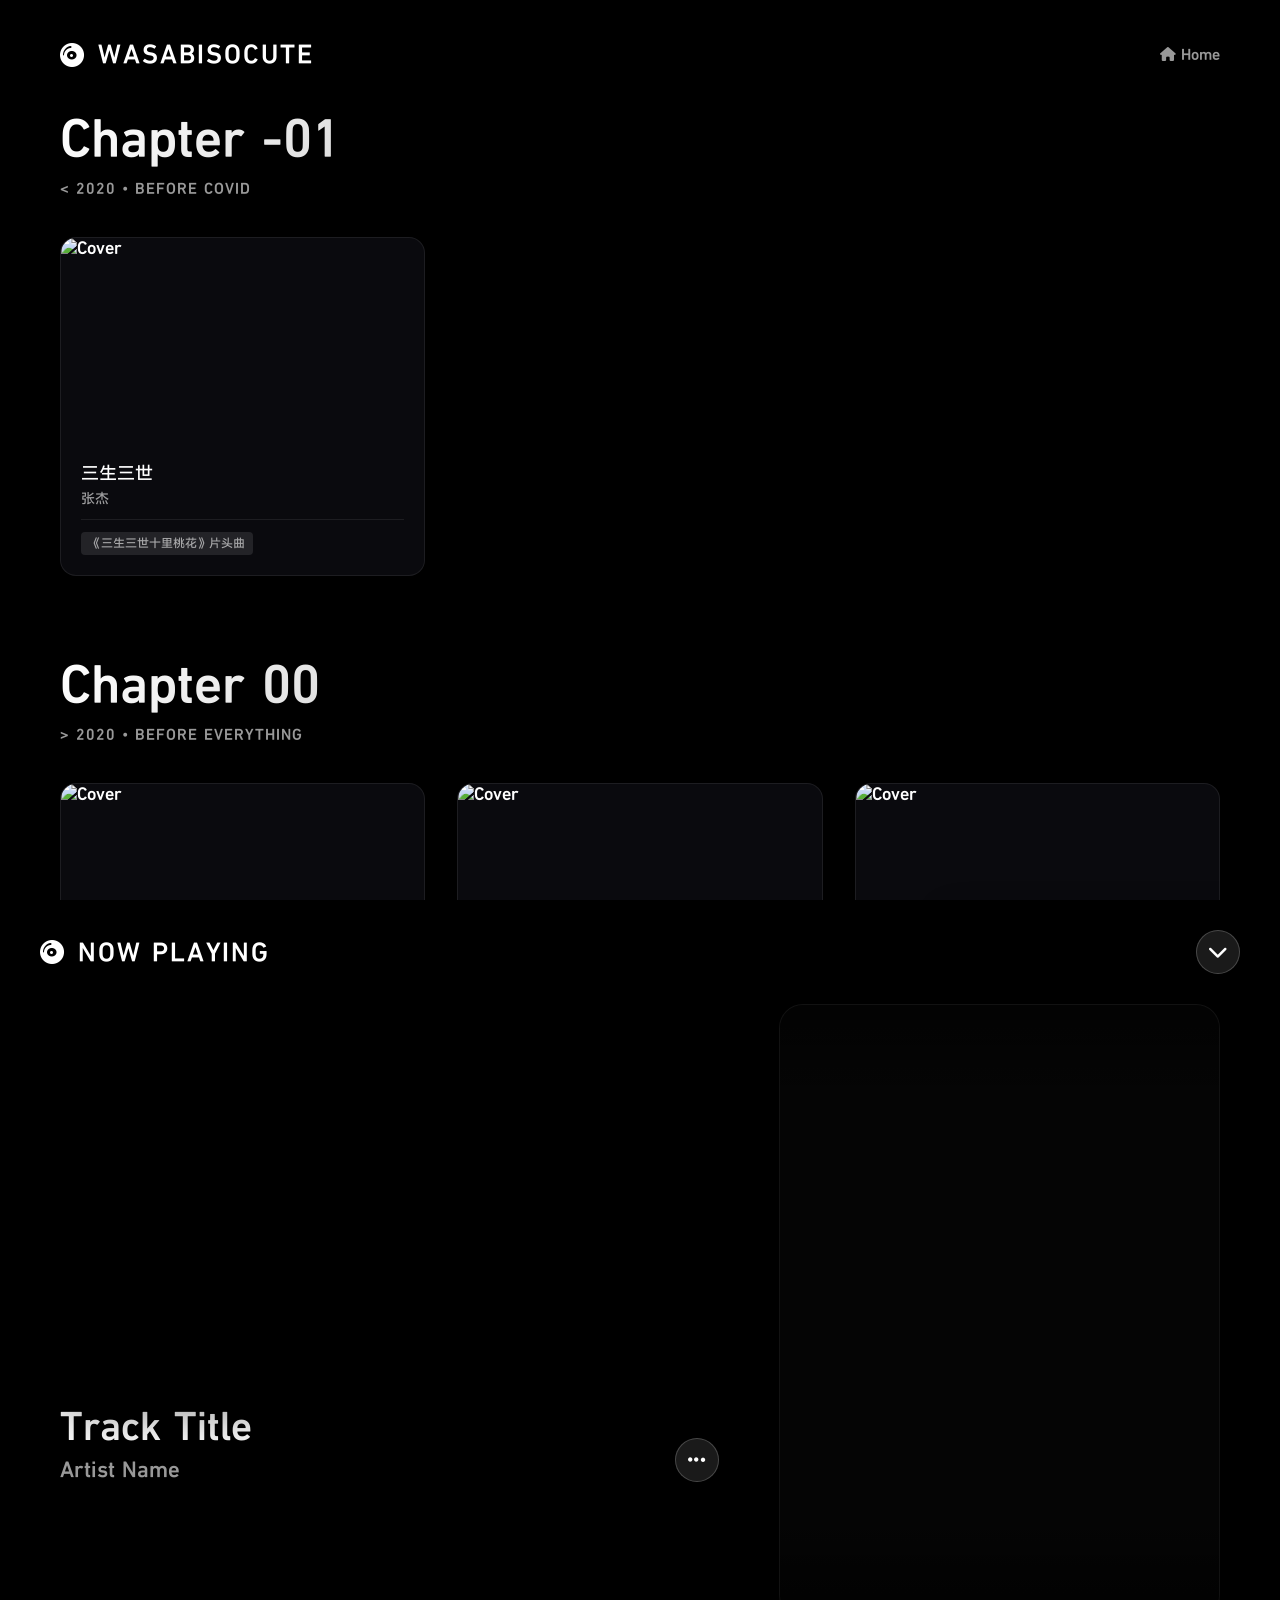
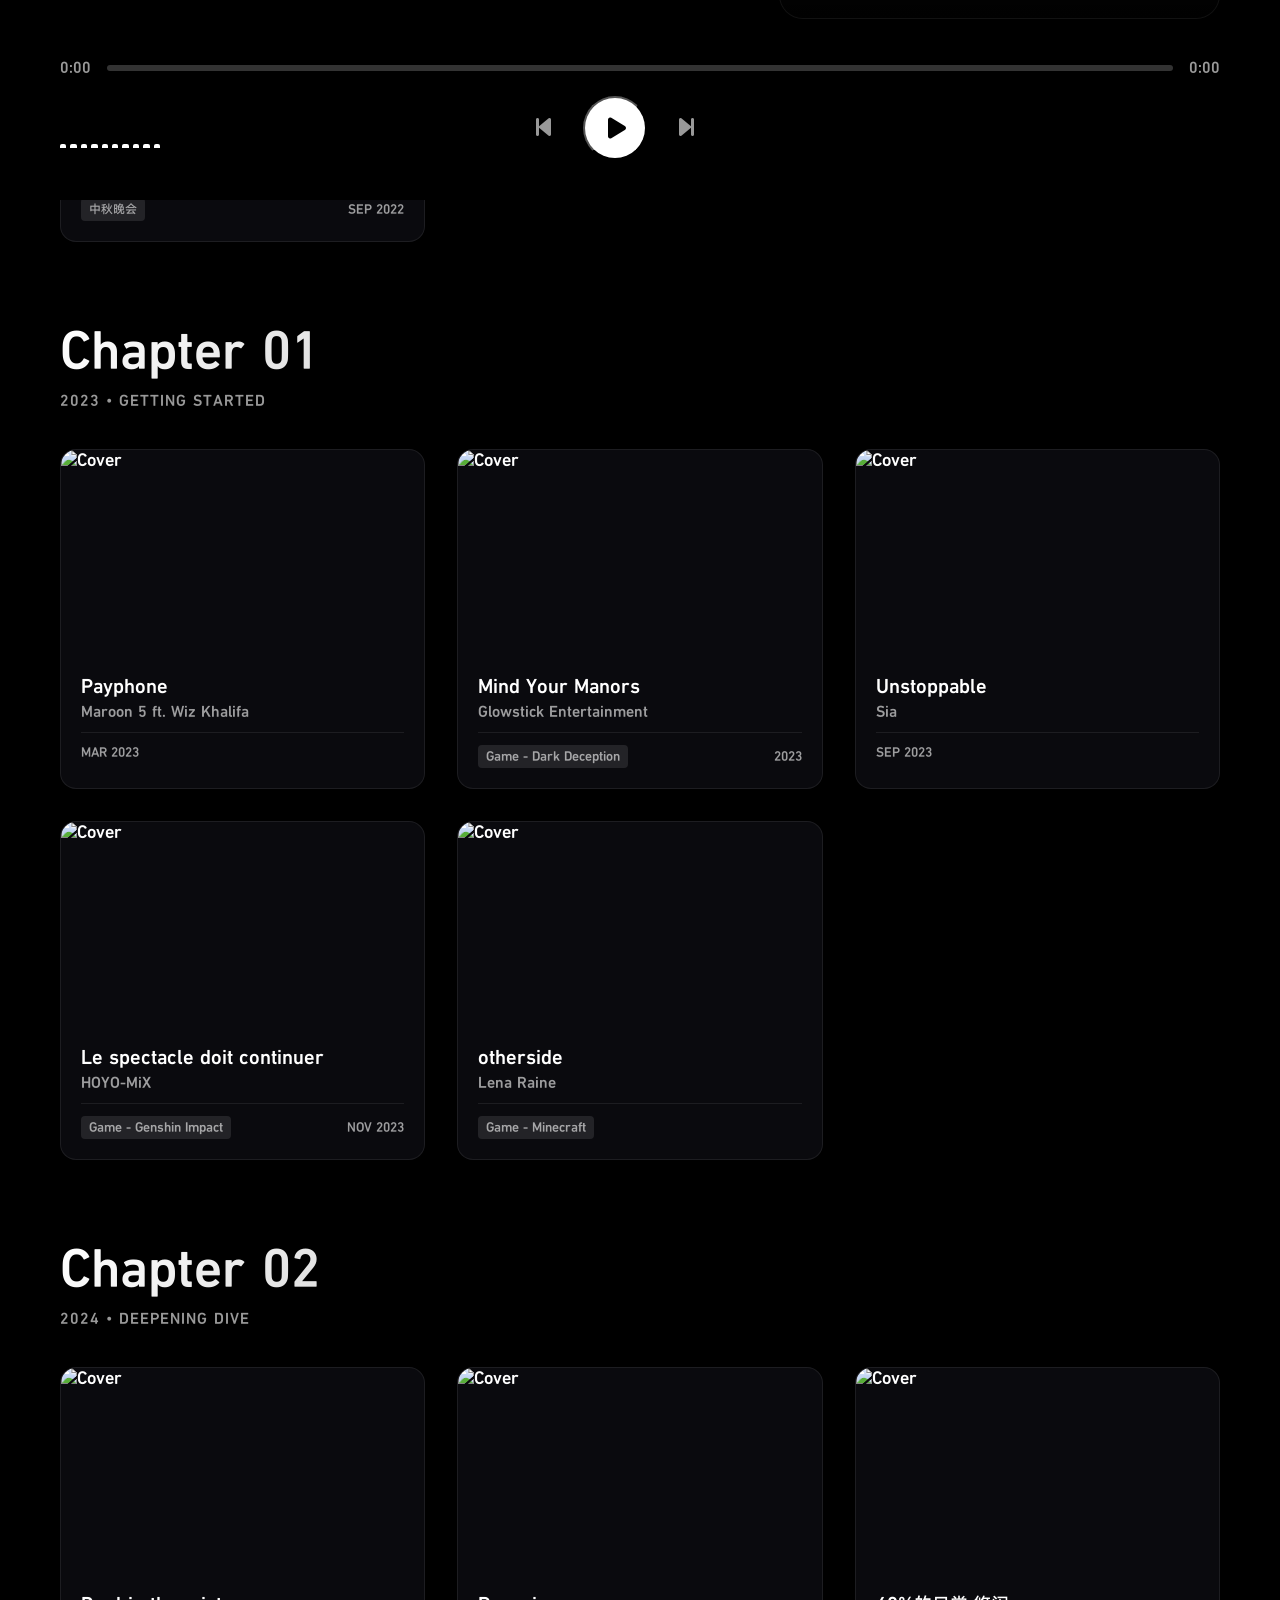
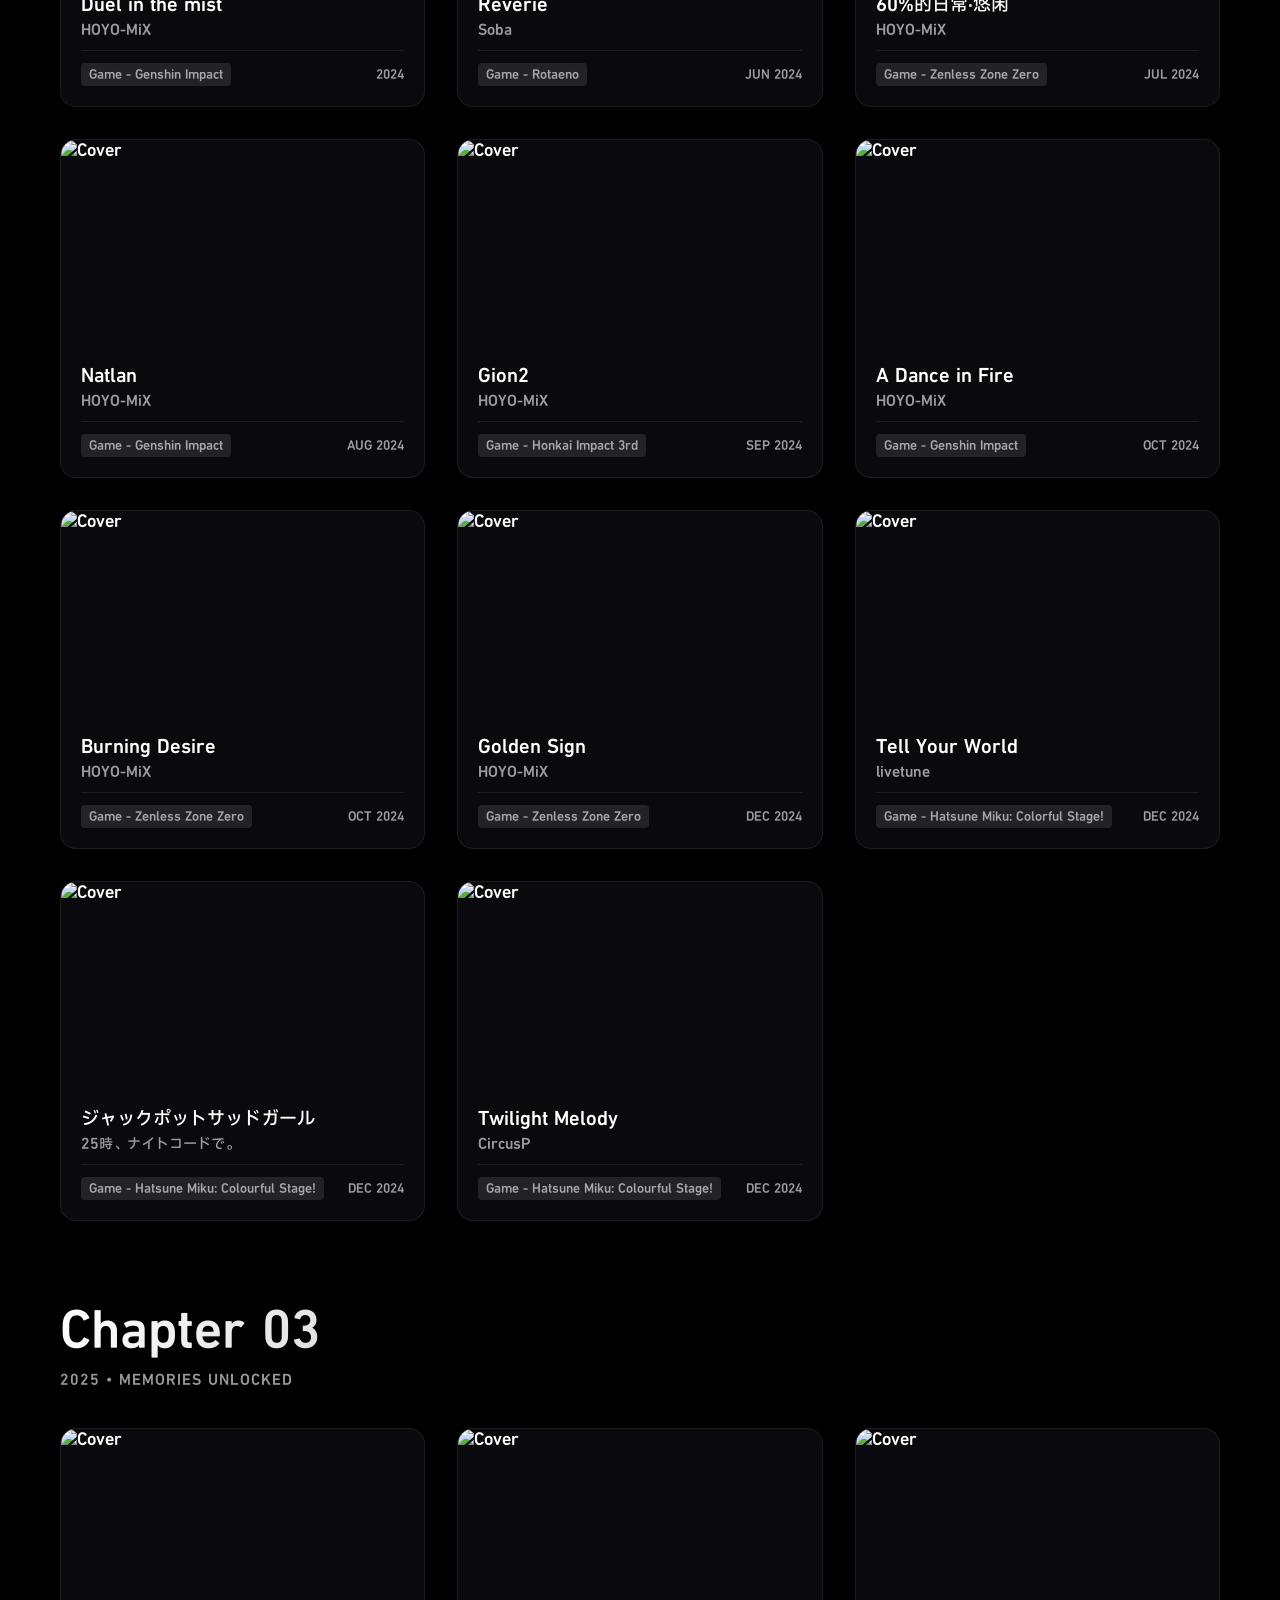
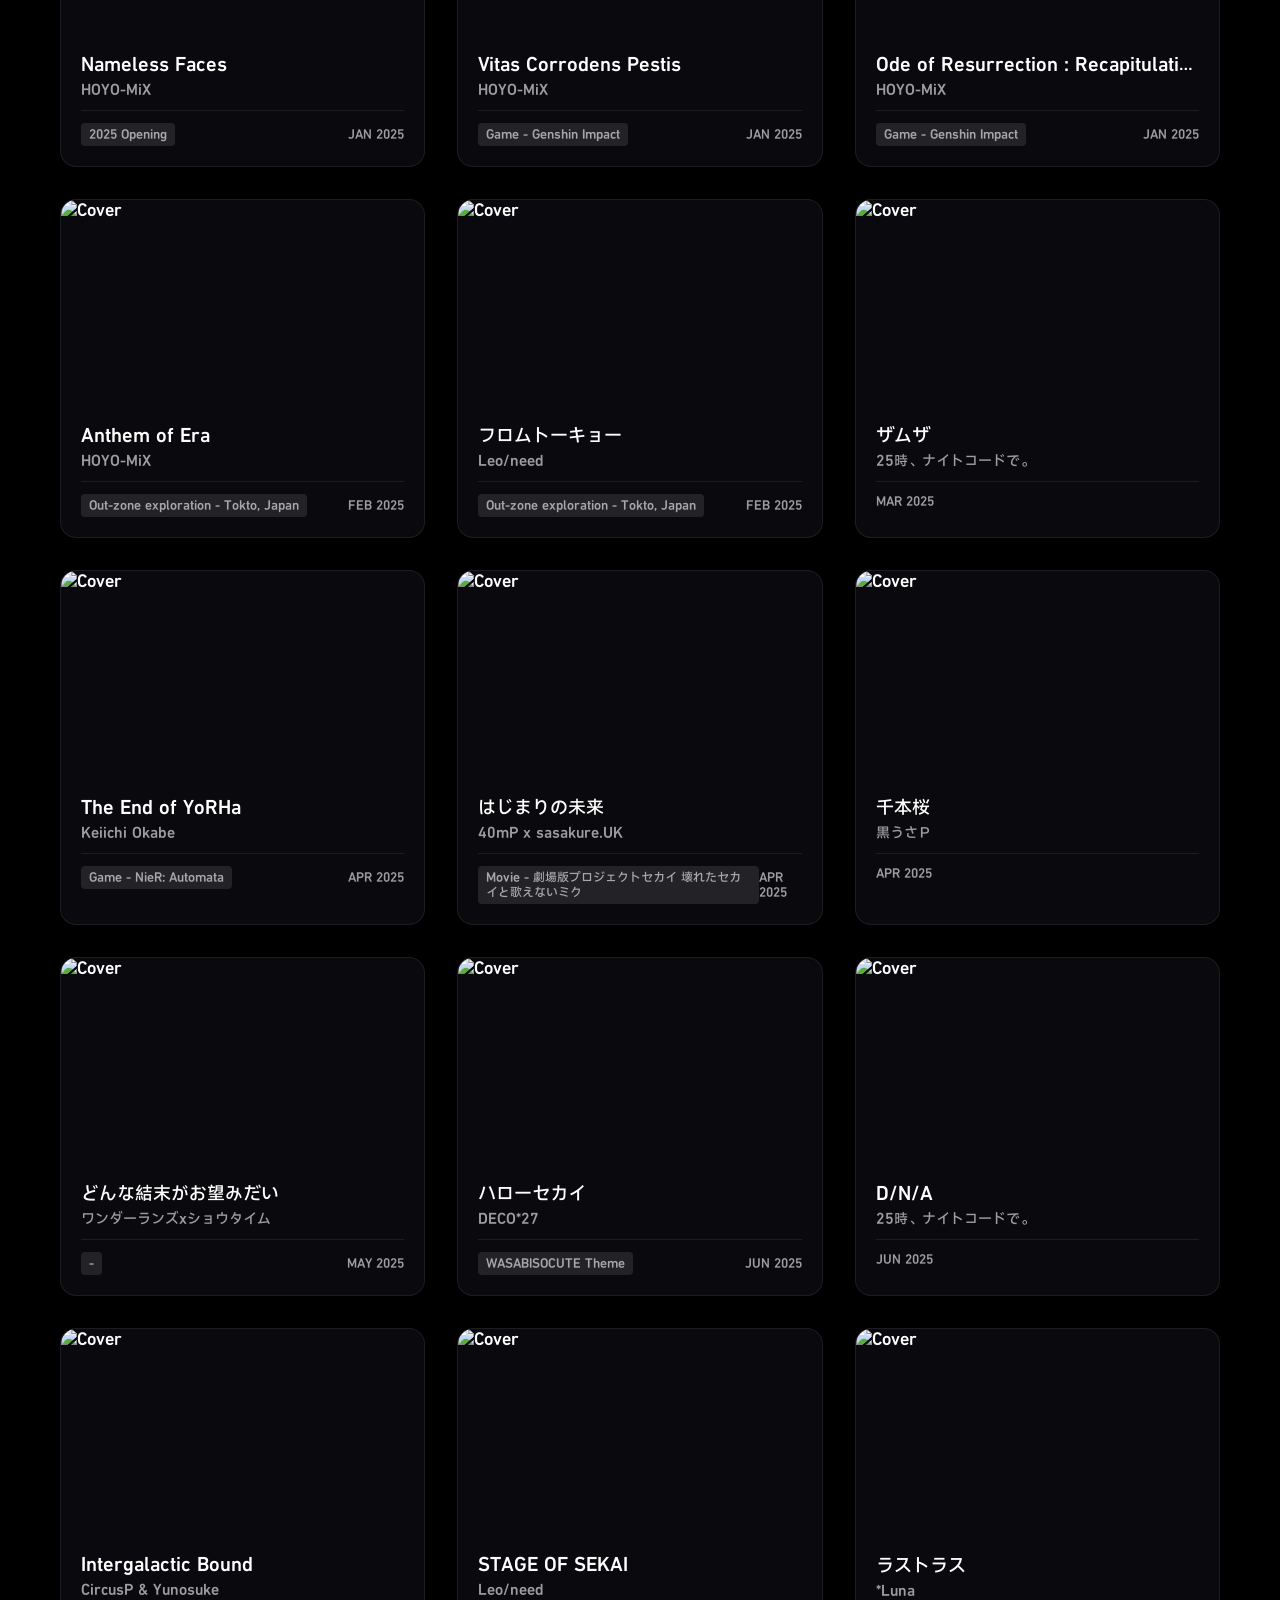
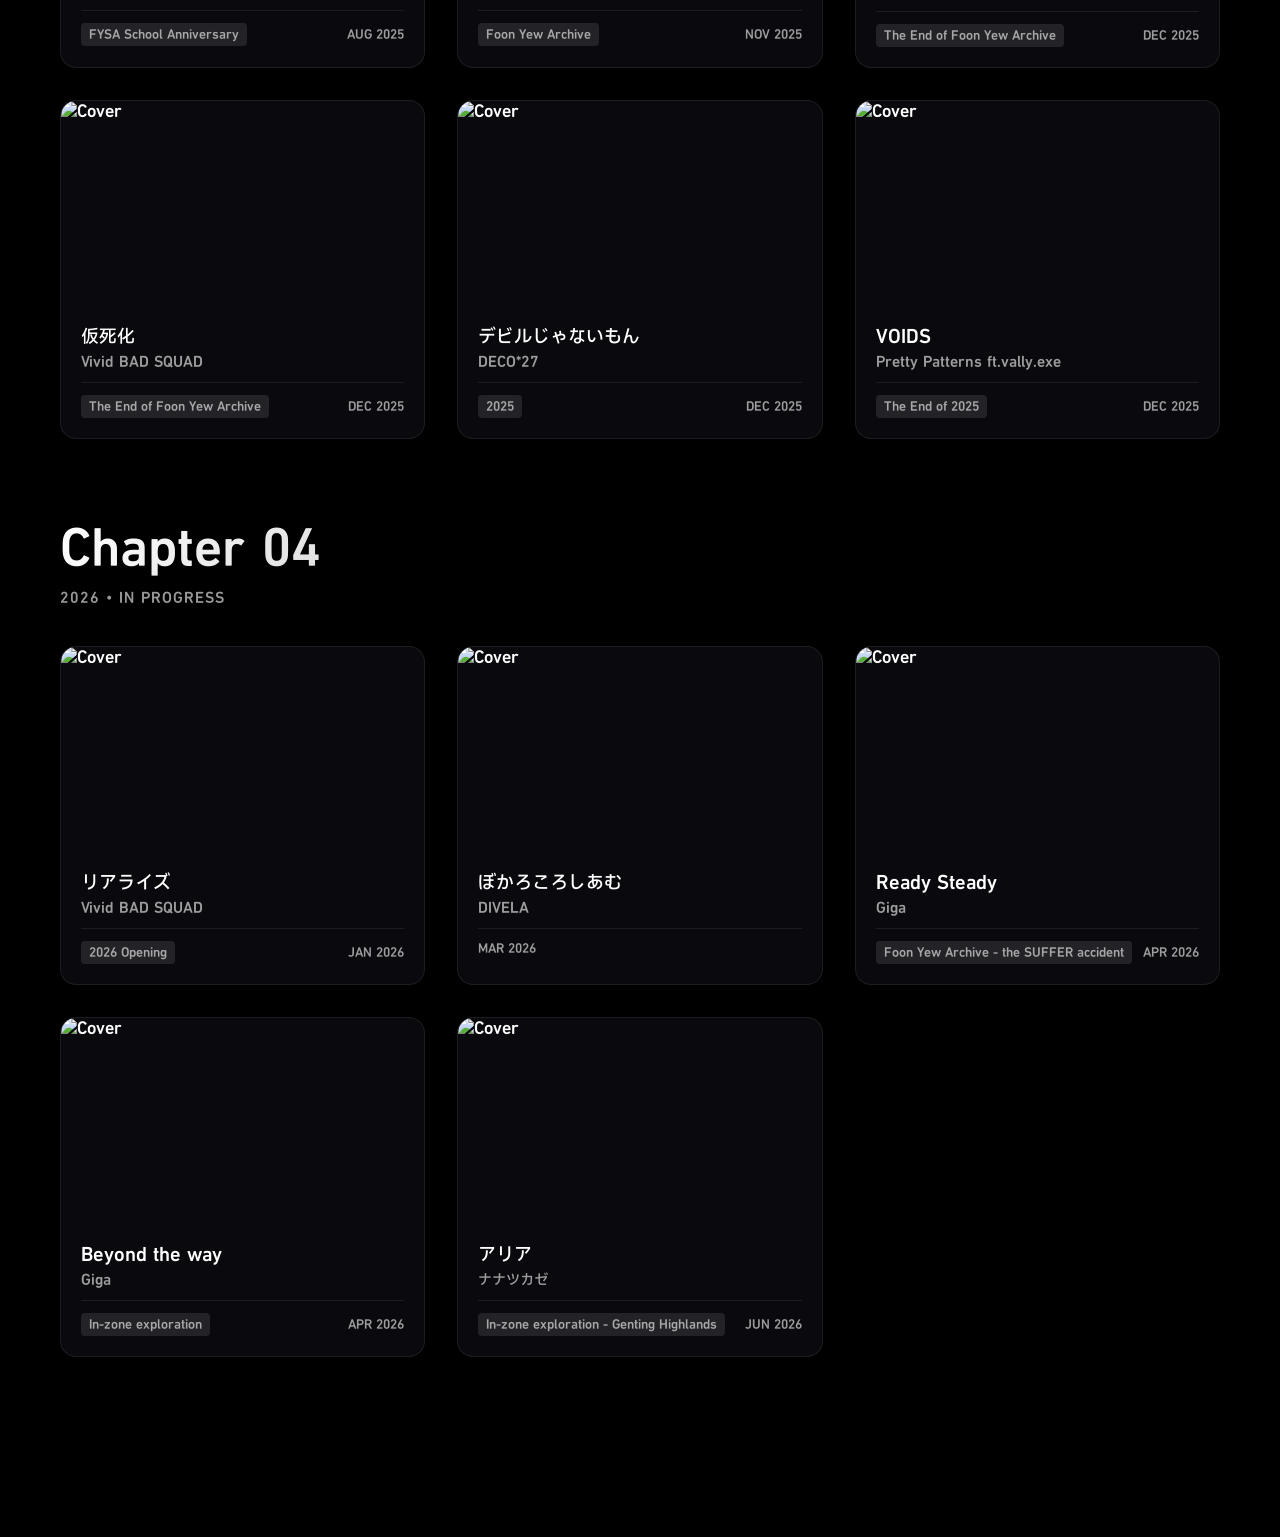
==== commit 9c89dd12: "Add files via upload" ====
--- a/index.html
+++ b/index.html
@@ -19,86 +19,43 @@
 <body>
     <header>
         <a href="index.html" class="logo">
-            <i class="fa-solid fa-compact-disc"></i> WASABISOCUTE Music Collection
+            <i class="fa-solid fa-compact-disc"></i> WASABISOCUTE
         </a>
         <div class="header-actions">
-            <div class="tooltip-container" id="help-btn" onclick="toggleHelp(event)">
-                <i class="fa-solid fa-circle-question"></i> Help
-                <div class="tooltip-popup" id="help-popup" onclick="event.stopPropagation()">
-                    <h4>问题排查 & 快捷键 <button class="close-btn" onclick="toggleHelp(event)"><i
-                                class="fa-solid fa-xmark"></i></button></h4>
-                    <div style="font-size: 13px; margin-top: 8px;">1. 若视频未正常显示（黑屏），请尝试关闭标签页后重开<br>（Ctrl + W 后按 Ctrl +
-                        Shift + T）</div>
-                    <div style="font-size: 13px; margin-top: 8px;">2. 若播放器报错或无法播放，请切换到其他歌曲后重试，<br>若问题仍然存在，请尝试1.的解决方法
-                    </div>
-                    <div style="font-size: 13px; margin-top: 8px;">3. 若问题仍然存在，请联系：<a
-                            href="mailto:wasabi9487@gmail.com">wasabi9487@gmail.com</a>
-                        或
-                        <a href="mailto:sa234508@foonyewsa.edu.my">sa234508@foonyewsa.edu.my</a>
-                    </div>
-                    <div
-                        style="font-size: 13px; margin-top: 8px; border-top: 1px solid rgba(255,255,255,0.2); padding-top: 8px;">
-                        <b>快捷键 / Shortcuts：</b><br>
-                        • <kbd>Space</kbd> 播放 / 暂停 (Play/Pause)<br>
-                        • <kbd>←</kbd> 上一首 (Previous)<br>
-                        • <kbd>→</kbd> 下一首 (Next)<br>
-                        • <kbd>↑</kbd> 调高音量 (Volume Up)<br>
-                        • <kbd>↓</kbd> 调低音量 (Volume Down)<br>
-                        • <kbd>ESC</kbd> 收起播放器 (Close Player)
-                    </div>
-                </div>
-            </div>
-            <div class="tooltip-container" id="settings-btn" onclick="toggleSettings(event)">
-                <i class="fa-solid fa-gear"></i> Settings
-                <div class="tooltip-popup" id="settings-popup" onclick="event.stopPropagation()">
-                    <h4>设置 / Settings <button class="close-btn" onclick="toggleSettings(event)"><i
-                                class="fa-solid fa-xmark"></i></button></h4>
-                    <div style="display: flex; justify-content: space-between; align-items: center; margin-top: 12px;">
-                        <span style="font-size: 14px;">歌词翻译 / Lyrics Translation</span>
-                        <label class="switch">
-                            <input type="checkbox" id="setting-translation" checked>
-                            <span class="slider round"></span>
-                        </label>
-                    </div>
-                    <div style="display: flex; justify-content: space-between; align-items: center; margin-top: 12px;">
-                        <span style="font-size: 14px;">歌词发音 / Lyrics Pronunciation</span>
-                        <label class="switch">
-                            <input type="checkbox" id="setting-pronunciation">
-                            <span class="slider round"></span>
-                        </label>
-                    </div>
-                    <div style="display: flex; justify-content: space-between; align-items: center; margin-top: 12px;">
-                        <span style="font-size: 14px;">启用全屏 / Fullscreen</span>
-                        <label class="switch">
-                            <input type="checkbox" id="setting-fullscreen">
-                            <span class="slider round"></span>
-                        </label>
-                    </div>
-                    <div style="font-size: 13px; margin-top: 12px; color: var(--text-muted); font-weight: bold;">实验性功能
-                        / Experimental</div>
-                    <div style="display: flex; justify-content: space-between; align-items: center; margin-top: 12px;">
-                        <span style="font-size: 14px;">真实音频可视化 / Real Audio Visualizer</span>
-                        <label class="switch">
-                            <input type="checkbox" id="setting-real-visualizer">
-                            <span class="slider round"></span>
-                        </label>
-                    </div>
-                    <div class="setting-tip">
-                        <i class="fa-solid fa-circle-info"></i> 启用真实频谱分析。开启时请在浏览器共享弹窗中选择<b>【此标签页 / This
-                            Tab】</b>并务必勾选<b>【同时共享标签页音频】</b>。
-                    </div>
-                </div>
-            </div>
             <a href="wasabisocute.github.io"><i class="fa-solid fa-house"></i> Home</a>
         </div>
     </header>
-    <main id="main-content">
+    <main>
+        <h2 class="chapter-title">Chapter -01</h2>
+        <div class="chapter-subtitle">&lt; 2020 • Before COVID</div>
+        <div class="track-grid" id="grid-ch-1">
+        </div>
+        <h2 class="chapter-title">Chapter 00</h2>
+        <div class="chapter-subtitle">&gt; 2020 • Before Everything</div>
+        <div class="track-grid" id="grid-ch0">
+        </div>
+        <h2 class="chapter-title">Chapter 01</h2>
+        <div class="chapter-subtitle">2023 • Getting Started</div>
+        <div class="track-grid" id="grid-ch1">
+        </div>
+        <h2 class="chapter-title">Chapter 02</h2>
+        <div class="chapter-subtitle">2024 • Deepening Dive</div>
+        <div class="track-grid" id="grid-ch2">
+        </div>
+        <h2 class="chapter-title">Chapter 03</h2>
+        <div class="chapter-subtitle">2025 • Memories Unlocked</div>
+        <div class="track-grid" id="grid-ch3">
+        </div>
+        <h2 class="chapter-title">Chapter 04</h2>
+        <div class="chapter-subtitle">2026 • In Progress</div>
+        <div class="track-grid" id="grid-ch4">
+        </div>
     </main>
     <div class="np-toast" id="np-toast" onclick="openPlayer(currentTrackId)">
         <img src="" class="np-toast-cover" id="toast-cover" alt="Cover">
         <div class="np-toast-info">
-            <div class="np-toast-title marquee-target" id="toast-title">Title</div>
-            <div class="np-toast-artist marquee-target" id="toast-artist">Artist</div>
+            <div class="np-toast-title" id="toast-title">Title</div>
+            <div class="np-toast-artist" id="toast-artist">Artist</div>
         </div>
         <div class="np-toast-controls" onclick="event.stopPropagation()">
             <button class="toast-btn" onclick="playPrevious(true)"><i class="fa-solid fa-backward-step"></i></button>
@@ -126,34 +83,18 @@
                         <div class="np-title" id="np-title">Track Title</div>
                         <div class="np-artist" id="np-artist">Artist Name</div>
                     </div>
-                    <div style="display: flex; gap: 12px; align-items: center;">
-                        <button class="btn-options" id="btn-toggle-pron" onclick="togglePronunciationSetting(event)">
-                            <i class="fa-solid fa-closed-captioning"></i>
+                    <div class="np-options-wrapper">
+                        <button class="btn-options" onclick="toggleOptionsMenu(event)">
+                            <i class="fa-solid fa-ellipsis"></i>
                         </button>
-                        <div class="np-options-wrapper">
-                            <button class="btn-options" id="btn-trans" onclick="toggleTransMenu(event)">
-                                <i class="fa-solid fa-language"></i>
-                            </button>
-                            <div class="np-options-menu" id="np-trans-menu"
-                                style="width: auto; right: 0; bottom: 60px;">
-                                <div class="menu-trans-item" data-lang="none" onclick="setTransMode('none')">Off</div>
-                                <div class="menu-trans-item" data-lang="cn" onclick="setTransMode('cn')">中文</div>
-                                <div class="menu-trans-item" data-lang="en" onclick="setTransMode('en')">English</div>
-                            </div>
-                        </div>
-                        <div class="np-options-wrapper">
-                            <button class="btn-options" id="btn-options" onclick="toggleOptionsMenu(event)">
-                                <i class="fa-solid fa-ellipsis"></i>
-                            </button>
-                            <div class="np-options-menu" id="np-options-menu">
-                                <div class="menu-track-title" id="menu-title">Title</div>
-                                <div class="menu-track-artist" id="menu-artist">Artist</div>
-                                <div class="menu-info-item" id="menu-info">Info</div>
-                                <div class="menu-info-item" id="menu-date">Date</div>
-                                <a href="#" target="_blank" class="menu-ig-link" id="menu-ig">
-                                    <i class="fa-brands fa-instagram"></i> Source
-                                </a>
-                            </div>
+                        <div class="np-options-menu" id="np-options-menu">
+                            <div class="menu-track-title" id="menu-title">Title</div>
+                            <div class="menu-track-artist" id="menu-artist">Artist</div>
+                            <div class="menu-info-item" id="menu-info">Info</div>
+                            <div class="menu-info-item" id="menu-date">Date</div>
+                            <a href="#" target="_blank" class="menu-ig-link" id="menu-ig">
+                                <i class="fa-brands fa-instagram"></i> IG Story
+                            </a>
                         </div>
                     </div>
                 </div>
@@ -166,16 +107,25 @@
         <div class="np-bottom">
             <div class="progress-container">
                 <span id="time-current">0:00</span>
-                <div class="progress-bar-bg" id="progress-bg">
+                <div class="progress-bar-bg" onclick="seekVideo(event)" id="progress-bg">
                     <div class="progress-bar-fill" id="progress-fill"></div>
-                    <div class="progress-bar-thumb" id="progress-thumb"></div>
                 </div>
                 <span id="time-total">0:00</span>
             </div>
 
             <div class="controls-row">
                 <div class="visualizer" id="visualizer">
-                    <canvas id="real-visualizer-canvas" class="visualizer-canvas"></canvas>
+                    <div class="bar"></div>
+                    <div class="bar"></div>
+                    <div class="bar"></div>
+                    <div class="bar"></div>
+                    <div class="bar"></div>
+                    <div class="bar"></div>
+                    <div class="bar"></div>
+                    <div class="bar"></div>
+                    <div class="bar"></div>
+                    <div class="bar"></div>
+
                 </div>
 
                 <div class="player-controls">
@@ -185,175 +135,2136 @@
                     </button>
                     <button class="ctrl-btn" onclick="playNext()"><i class="fa-solid fa-forward-step"></i></button>
                 </div>
-                <div class="controls-spacer">
-                    <div class="volume-container">
-                        <button class="ctrl-btn" id="volume-btn" onclick="toggleMute()">
-                            <i class="fa-solid fa-volume-high"></i>
-                        </button>
-                        <input type="range" id="volume-slider" min="0" max="100" value="100"
-                            oninput="changeVolume(this.value)">
-                    </div>
-                    <button class="ctrl-btn" id="loop-mode-btn" onclick="toggleLoopMode()" title="Stop After Current">
-                        <i class="fa-solid fa-ban"></i>
-                    </button>
-                </div>
+                <div class="controls-spacer"></div>
             </div>
         </div>
     </div>
-    <!--<footer id="footer" style="color: white;">
-        <span id="aboutLink">Copyright © 2026 WASABISOCUTE | Assisted by <span class="footer-credits">Google
-                Antigravity</span></span>
-    </footer>-->
-    <div class="secret-console-overlay" id="secret-console-overlay" onclick="handleConsoleOverlayClick(event)">
-        <div class="secret-console-window" onclick="event.stopPropagation()">
-            <div class="console-titlebar">
-                <div class="console-titlebar-left">
-                    <i class="fa-solid fa-terminal"></i>
-                    <span id="console-titlebar-text">SYSTEM TERMINAL // SECURE_PORTAL_v2.6</span>
-                </div>
-                <button class="console-close-btn" onclick="closeConsole()" title="Close (ESC)">
-                    <i class="fa-solid fa-xmark"></i>
-                </button>
-            </div>
-            <div class="console-screen" id="console-screen" onclick="focusConsoleInput()">
-                <div class="console-log" id="console-log"></div>
-                <div class="console-input-row" id="console-input-row">
-                    <span class="console-prompt-label" id="console-prompt-label">Login PIN:</span>
-                    <div class="console-input-wrapper">
-                        <input type="password" id="console-input" class="console-input" autocomplete="off"
-                            spellcheck="false" onkeydown="handleConsoleInputKey(event)">
-                        <span class="console-cursor" id="console-cursor">█</span>
-                    </div>
-                </div>
-            </div>
-        </div>
-    </div>
-
-    <div class="screen-transition-overlay" id="screen-transition-overlay">
-        <div class="transition-shutter-blade blade-top"></div>
-        <div class="transition-shutter-blade blade-bottom"></div>
-
-        <div class="transition-grid-bg"></div>
-        <div class="transition-flash"></div>
-
-        <div class="transition-core-wrapper">
-            <div class="transition-shockwave"></div>
-            <div class="transition-hud-box">
-                <div class="transition-hud-header">
-                    <span class="hud-tag"><i class="fa-solid fa-microchip"></i> WASABI BIOS v10.0</span>
-                    <span class="hud-status" id="hud-status-badge">SECURE_LINK</span>
-                </div>
-                <div class="transition-glitch-text" id="transition-glitch-text" data-text="AUTHENTICATING...">
-                    AUTHENTICATING...</div>
-                <div class="transition-progress-bar">
-                    <div class="transition-progress-fill" id="transition-progress-fill"></div>
-                </div>
-                <div class="transition-hud-footer">
-                    <span id="transition-subtext">DECRYPTING ARCHIVES...</span>
-                    <span id="transition-percentage">00%</span>
-                </div>
-            </div>
-        </div>
-
-        <div class="transition-laser-beam"></div>
-    </div>
-
     <script src="https://www.youtube.com/iframe_api"></script>
-    <script src="data.js"></script>
-    <script src="data2.js"></script>
     <script>
-        const defaultChapters = [
-            { id: -1, title: 'Chapter -01', subtitle: '< 2020 • Demo' },
-            { id: 0, title: 'Chapter 00', subtitle: '> 2020 • Tutorial' },
-            { id: 1, title: 'Chapter 01', subtitle: '2023 • Getting Started' },
-            { id: 2, title: 'Chapter 02', subtitle: '2024 • Deepening Dive' },
-            { id: 3, title: 'Chapter 03', subtitle: '2025' },
-            { id: 4, title: 'Chapter 04', subtitle: '2026 • In Progress' }
+        // Track Data
+        const tracks = [
+            //Chapter -1
+            {
+                chapter: -1,
+                title: '三生三世', artist: '张杰',
+                context: '《三生三世十里桃花》片头曲', desc: '',
+                date: '', ytId: 'wdtEWS2D9xo', start: 0,
+                lyrics: `
+                    [00:29.83]握不紧那段过往
+                    [00:33.24]冥灭了结魄光芒
+                    [00:36.69]那一滴离别的泪
+                    [00:40.24]灼烧着我的胸膛
+                    [00:43.75]爱在天地中流转
+                    [00:47.27]一颗心为谁奔忙
+                    [00:50.78]四海八荒身在何方
+                    [00:54.38]岁月该如何安放
+                    [00:57.98]听风声在沙沙作响
+                    [01:01.28]敲打着谁的愁肠
+                    [01:04.84]思念在一瞬间生长
+                    [01:08.44]才忘了夜多漫长
+                    [01:11.95]掌心的泪握到滚烫
+                    [01:15.15]只愿为你三生痴狂
+                    [01:19.11]落花满天又闻琴香
+                    [01:22.61]与你天地间徜徉
+                    [01:26.11]如果爱太荒凉我陪你梦一场
+                    [01:29.66]赎回你所有泪光
+                    [01:33.21]这一路有多远这三世有多长
+                    [01:36.66]执手到地老天荒
+                    [01:40.22]风凄凄雾茫茫雨滚滚雪漫漫
+                    [01:43.72]一步步都陪你同往
+                    [01:47.36]牵着手别惊慌管明天会怎样
+                    [01:50.76]哪怕注定流浪哪怕海角天涯
+                    [02:26.20]听风声在沙沙作响
+                    [02:29.63]敲打着谁的愁肠
+                    [02:33.09]思念在一瞬间生长
+                    [02:36.59]才忘了夜多漫长
+                    [02:40.20]掌心的泪握到滚烫
+                    [02:43.43]只愿为你三生痴狂
+                    [02:47.30]落花满天又闻琴香
+                    [02:50.85]与你天地间徜徉
+                    [02:54.33]如果爱太荒凉我陪你梦一场
+                    [02:58.14]赎回你所有泪光
+                    [03:01.39]这一路有多远这三世有多长
+                    [03:04.85]执手到地老天荒
+                    [03:08.41]风凄凄雾茫茫雨滚滚雪漫漫
+                    [03:11.97]一步步都陪你同往
+                    [03:15.47]牵着手别惊慌管明天会怎样
+                    [03:18.97]哪怕注定流浪
+                    [03:22.59]手牢牢不放爱念念不忘
+                    [03:26.23]人生何须多辉煌
+                    [03:29.60]浮华的终成空执着的都随风
+                    [03:33.21]情路何须多跌宕
+                    [03:36.58]要遇多少风浪心不再摇晃
+                    [03:40.32]一起细数这过往
+                    [03:43.02]陪你等风停了雾散了
+                    [03:45.50]雨住了雪化了
+                    [03:47.19]再遇见绝美月光
+                    [03:50.55]还有我在你身旁`
+            },
+            {
+                chapter: 0,
+                title: 'Monster', artist: 'Katie Sky',
+                context: '', desc: '',
+                date: '', ytId: '_Rh3dTb1KYE', start: 0,
+                lyrics: `[00:00.06]I see your monsters, I see your pain
+[00:05.67]Tell me your problems, I'll chase them away
+[00:11.19]I'll be your lighthouse, I'll make it okay
+[00:16.36]When I see your monsters, I'll stand there so brave
+[00:21.07]And chase them all away
+[00:24.51]
+[00:27.54]In the dark we, we
+[00:29.92]We stand apart we, we
+[00:32.99]Never see that the things that we need are staring right at us
+[00:38.41]You just want to hide, hide, hide
+[00:41.23]Never show your smile, smile
+[00:43.83]Stand alone when you need someone, it's the hardest thing of all
+[00:48.42]That you see are the bad, bad, bad
+[00:52.40]Memories, take your time and you'll find me
+[00:57.56]
+[00:57.57]I see your monsters, I see your pain
+[01:02.92]Tell me your problems, I'll chase them away
+[01:08.36]I'll be your lighthouse, I'll make it okay
+[01:13.57]When I see your monsters, I'll stand there so brave
+[01:18.32]And chase them all away
+[01:21.73]
+[01:22.11]I could see the sky, sky, sky
+[01:24.81]Beautiful tonight, night
+[01:27.43]When you breathe, why can't you see that the clouds are in your head?
+[01:33.01]I will stay there, there, there
+[01:35.70]No need to fear, fear
+[01:38.30]And when you need to talk it out with someone you can trust
+[01:42.90]What you see are the bad, bad, bad
+[01:46.92]Memories, take your time and you'll find me
+[01:52.05]
+[01:52.06]I see your monsters, I see your pain
+[01:57.48]Tell me your problems, I'll chase them away
+[02:02.90]I'll be your lighthouse, I'll make it okay
+[02:08.07]When I see your monsters, I'll stand there so brave
+[02:12.86]And chase them all away
+[02:18.30]I'll chase them all away
+[02:24.18]
+[02:27.47]You've got the chance to see the light
+[02:32.91]Even in the darkest night
+[02:38.30]And I will be here like you were for me
+[02:44.51]So just let me in
+[02:47.44]
+[02:48.96]'Cause I see your monsters, I see your pain
+[02:54.83]Tell me your problems, I'll chase them away
+[03:00.24]I'll be your lighthouse, I'll make it okay
+[03:05.33]When I see your monsters, I'll stand there so brave
+[03:10.47]
+[03:11.17]I see your monsters, I see your pain
+[03:16.60]Tell me your problems, I'll chase them away
+[03:22.01]I'll be your lighthouse, I'll make it okay (I'll make it okay)
+[03:27.23]When I see your monsters, I'll stand there so brave
+[03:31.95]And chase them all away
+[03:35.07]`
+            },
+            //Chapter 0
+            {
+                chapter: 0,
+                title: 'Counting Stars', artist: 'OneRepublic',
+                context: '', desc: '',
+                date: '', ytId: 'hT_nvWreIhg', start: 0,
+                lyrics: `
+                    [00:00.29]Lately I've been I've been losing sleep
+                    [00:04.99]Dreaming about the things that we could be
+                    [00:08.89]But baby I've been I've been praying hard
+                    [00:13.86]Said no more counting dollars
+                    [00:15.86]We'll be counting stars
+                    [00:18.78]Yeah we'll be counting stars
+                    [00:37.55]I see this life like a swinging vine
+                    [00:40.17]Swing my heart across the line
+                    [00:42.08]In my face is flashing signs
+                    [00:44.07]Seek it out and ye' shall find
+                    [00:45.97]Old but I'm not that old
+                    [00:48.01]Young but I'm not that bold
+                    [00:49.93]And I don't think the world is sold
+                    [00:52.00]I'm just doing what we're told
+                    [00:54.53]I I I I feel something so right
+                    [00:58.73]Doing the wrong thing
+                    [01:02.18]I I I I feel something so wrong
+                    [01:06.53]Doing the right thing
+                    [01:09.95]I couldn't lie couldn't lie couldn't lie
+                    [01:13.70]Everything that kills me makes me feel alive
+                    [01:17.66]Lately I've been I've been losing sleep
+                    [01:21.43]Dreaming about the things we could be
+                    [01:25.25]But baby I've been I've been praying hard
+                    [01:29.26]Said no more counting dollars
+                    [01:31.21]We'll be counting stars
+                    [01:33.34]Lately I've been I've been losing sleep
+                    [01:37.22]Dreaming about the things we could be
+                    [01:41.14]But baby I've been I've been praying hard
+                    [01:45.06]Said no more counting dollars
+                    [01:47.02]We'll be we'll be counting stars
+                    [01:56.25]I feel the love and I feel it burn
+                    [01:58.95]Down this river every turn
+                    [02:00.83]Hope is our four-letter word
+                    [02:02.72]Make that money watch it burn
+                    [02:04.64]Old but I'm not that old
+                    [02:06.84]Young but I'm not that bold
+                    [02:08.63]And I don't think the world is sold
+                    [02:10.53]I'm just doing what we're told
+                    [02:12.94]I I I I feel something so wrong
+                    [02:17.34]Doing the right thing
+                    [02:20.78]I could lie could lie could lie
+                    [02:24.57]Everything that drowns me makes me wanna fly
+                    [02:28.40]Lately I've been I've been losing sleep
+                    [02:32.31]Dreaming about the things we could be
+                    [02:36.10]But baby I've been I've been praying hard
+                    [02:40.09]Said no more counting dollars
+                    [02:42.11]We'll be counting stars
+                    [02:44.22]Lately I've been I've been losing sleep
+                    [02:48.21]Dreaming about the things we could be
+                    [02:51.90]But baby I've been I've been praying hard
+                    [02:55.83]Said no more counting dollars
+                    [02:57.65]We'll be we'll be counting stars
+                    [03:03.92]Take that money
+                    [03:04.52]Watch it burn
+                    [03:05.35]Sink in the river
+                    [03:06.38]The lessons I've learned
+                    [03:07.55]Take that money
+                    [03:08.23]Watch it burn
+                    [03:09.42]Sink in the river
+                    [03:10.39]The lessons I've learned
+                    [03:11.51]Take that money
+                    [03:12.33]Watch it burn
+                    [03:13.36]Sink in the river
+                    [03:14.35]The lessons I've learned
+                    [03:15.52]Take that money
+                    [03:16.41]Watch it burn
+                    [03:17.34]Sink in the river
+                    [03:18.33]The lessons I've learned
+                    [03:19.48]Everything that kills me
+                    [03:25.36]Makes me feel alive
+                    [03:26.56]Lately I've been I've been losing sleep
+                    [03:30.26]Dreaming about the things we could be
+                    [03:34.12]But baby I've been I've been praying hard
+                    [03:38.13]Said no more counting dollars
+                    [03:40.04]We'll be counting stars
+                    [03:41.98]Lately I've been I've been losing sleep
+                    [03:46.16]Dreaming about the things we could be
+                    [03:50.01]But baby I've been I've been praying hard
+                    [03:54.02]Said no more counting dollars
+                    [03:55.96]We'll be we'll be counting stars
+                    [03:58.57]Take that money
+                    [03:59.12]Watch it burn
+                    [03:59.61]Sink in the river
+                    [04:00.31]The lessons I've learned
+                    [04:01.73]Take that money
+                    [04:02.53]Watch it burn
+                    [04:03.47]Sink in the river
+                    [04:04.50]The lessons I've learned
+                    [04:05.68]Take that money
+                    [04:06.38]Watch it burn
+                    [04:07.18]Sink in the river
+                    [04:08.49]The lessons I've learned
+                    [04:09.33]Take that money
+                    [04:10.38]Watch it burn
+                    [04:11.16]Sink in the river
+                    [04:12.10]The lessons I've learned
+`
+
+            },
+            {
+                chapter: 0,
+                title: '沙漠骆驼', artist: '展展与罗罗',
+                context: '', desc: '',
+                date: '', ytId: 'BYgh1-JgTnY', start: 0,
+                lyrics: `
+                    [00:26.11]我要穿越这片沙漠
+                    [00:28.00]找寻真的自我
+                    [00:30.24]身边只有一匹骆驼陪我
+                    [00:34.66]这片风儿吹过
+                    [00:36.77]那片云儿飘过
+                    [00:38.91]突然之间出现爱的小河
+                    [00:43.22]我跨上沙漠之舟
+                    [00:45.45]背上烟斗和沙漏
+                    [00:47.64]手里还握著一壶烈酒
+                    [00:51.97]漫长古道悠悠
+                    [00:54.20]说不尽喜怒哀愁
+                    [00:56.37]只有那骆驼奔忙依旧
+                    [01:00.68]什么鬼魅传说
+                    [01:02.79]什么魑魅魍魉妖魔
+                    [01:04.99]只有那鹭鹰在幽幽的高歌
+                    [01:09.51]漫天黄沙掠过
+                    [01:11.66]走遍每个角落
+                    [01:13.83]行走在无尽的苍茫星河
+                    [01:18.11]白天黑夜交错
+                    [01:20.30]如此妖娆婀娜
+                    [01:22.57]蹉跎著岁月又蹉跎了自我
+                    [01:27.07]前方迷途太多
+                    [01:29.05]坚持才能洒脱
+                    [01:31.16]走出黑暗就能逍遥又快活
+                    [01:37.66]
+                    [01:48.57]我寻找沙漠绿洲
+                    [01:50.60]出现海市蜃楼
+                    [01:52.74]我仿佛看到她在那里等候
+                    [01:57.12]想起了她的温柔
+                    [01:59.32]滚烫着我的胸口
+                    [02:01.53]迷失在昨夜的那壶老酒
+                    [02:06.08]我穿上大头皮鞋
+                    [02:08.06]跨过凛冽荒野
+                    [02:10.20]我仿佛穿越到另一个世界
+                    [02:14.67]阿拉丁神灯要倾斜
+                    [02:16.80]天堂地狱已然重叠
+                    [02:18.93]突然之间飞来一只蝴蝶
+                    [02:23.10]什么鬼魅传说
+                    [02:25.40]什么魑魅魍魉妖魔
+                    [02:27.58]只有那鹭鹰在幽幽的高歌
+                    [02:32.06]漫天黄沙掠过
+                    [02:34.23]走遍每个角落
+                    [02:36.32]行走在无尽的苍茫星河
+                    [02:40.72]白天黑夜交错
+                    [02:42.83]如此妖娆婀娜
+                    [02:45.05]蹉跎著岁月又蹉跎了自我
+                    [02:49.39]前方迷途太多
+                    [02:51.61]坚持才能洒脱
+                    [02:53.67]走出黑暗就能逍遥又快活
+                    [03:00.60]
+                    [03:46.57]我已坠入在这神奇的国度
+                    [03:50.69]驼铃相伴走向圣堂之路
+                    [03:54.85]原谅我曾经恍惚陷入迷途
+                    [03:58.84]遮住了眼眸
+                    [04:00.99]湮没了意图
+                    [04:03.38]怎能被这样征服
+                    [04:12.53]什么鬼魅传说
+                    [04:14.49]什么魑魅魍魉妖魔
+                    [04:16.70]只有那鹭鹰在幽幽的高歌
+                    [04:21.01]漫天黄沙掠过
+                    [04:23.20]走遍每个角落
+                    [04:25.46]行走在无尽的苍茫星河
+                    [04:29.67]白天黑夜交错
+                    [04:31.90]如此妖娆婀娜
+                    [04:34.19]蹉跎著岁月又蹉跎了自我
+                    [04:38.62]前方迷途太多
+                    [04:40.60]坚持才能洒脱
+                    [04:42.83]走出黑暗就能逍遥又快活
+                    [04:47.60]梦里回到最初
+                    [04:49.41]浪潮起起伏伏
+                    [04:51.50]徬徨著未来又徬徨著孤独
+                    [04:56.05]漫长人生旅途
+                    [04:58.10]花开花落无数
+                    [05:00.41]沸腾的时光怎能被荒芜
+                    [05:04.97]清晨又到日暮
+                    [05:06.89]天边飞鸟群逐
+                    [05:09.40]摇曳著苍穹又描摹著黄土
+                    [05:13.88]东方鱼肚白出
+                    [05:15.94]烈日绽放吐露
+                    [05:18.01]放下尘浮我已踏上归途
+`
+            },
+            {
+                chapter: 0,
+                title: '你的答案', artist: '阿冗',
+                context: '', desc: '',
+                date: '', ytId: 'Tziswp8xQ_4', start: 0,
+                lyrics: `
+                    [00:25.29]也许世界就这样
+                    [00:28.59]我也还在路上
+                    [00:31.13]没有人能诉说
+                    [00:36.05]也许我只能沉默
+                    [00:39.24]眼泪湿润眼眶
+                    [00:41.90]可又不甘懦弱
+                    [00:45.55]低着头 期待白昼
+                    [00:50.71]接受所有的嘲讽
+                    [00:56.57]向着风 拥抱彩虹
+                    [01:01.75]勇敢的向前走
+                    [01:06.29]黎明的那道光
+                    [01:08.55]会越过黑暗
+                    [01:11.37]打破一切恐惧我能
+                    [01:14.29]找到答案
+                    [01:17.37]哪怕要逆着光
+                    [01:19.62]就驱散黑暗
+                    [01:22.28]丢弃所有的负担
+                    [01:25.30]不再孤单
+                    [01:28.29]不再孤单
+                    [01:31.97]
+                    [01:38.92]也许世界就这样
+                    [01:41.99]我也还在路上
+                    [01:44.99]没有人能诉说
+                    [01:49.49]也许我只能沉默
+                    [01:52.22]眼泪湿润眼眶
+                    [01:55.01]可又不甘懦弱
+                    [01:58.95]低着头 期待白昼
+                    [02:04.60]接受所有的嘲讽
+                    [02:10.25]向着风 拥抱彩虹
+                    [02:15.83]勇敢的向前走
+                    [02:20.47]黎明的那道光
+                    [02:22.14]会越过黑暗
+                    [02:25.01]打破一切恐惧我能
+                    [02:28.08]找到答案
+                    [02:31.05]哪怕要逆着光
+                    [02:33.08]就驱散黑暗
+                    [02:36.01]丢弃所有的负担
+                    [02:38.86]不再孤单
+                    [02:41.88]不再孤单
+                    [02:50.38]黎明的那道光
+                    [02:51.97]会越过黑暗
+                    [02:54.71]打破一切恐惧我能
+                    [02:57.81]找到答案
+                    [03:00.75]哪怕要逆着光
+                    [03:02.95]就驱散黑暗
+                    [03:05.66]有一万种的力量
+                    [03:08.64]淹没孤单
+                    [03:11.57]不再孤单
+                    [03:14.41]也许世界就这样
+                    [03:17.75]我也还在路上
+                    [03:20.60]没有人能诉说
+                    [03:25.55]也许我只能沉默
+                    [03:28.82]眼泪湿润眼眶
+                    [03:31.49]可又不甘懦弱
+`
+            },
+            {
+                chapter: 0,
+                title: 'Alone', artist: 'Alan Walker',
+                context: '', desc: '',
+                date: '2022', ytId: '1-xGerv5FOk', start: 0,
+                lyrics: `
+                    [00:04.07]Lost in your mind
+                    [00:10.94]I wanna know
+                    [00:13.33]Am I losing my mind?
+                    [00:20.79]Never let me go
+                    [00:22.92]If this night is not forever
+                    [00:26.38]At least we are together
+                    [00:28.84]I know I'm not alone
+                    [00:31.14]I know I'm not alone
+                    [00:34.11]Anywhere, whenever
+                    [00:36.24]Apart, but still together
+                    [00:38.78]I know I'm not alone
+                    [00:41.06]I know I'm not alone
+                    [00:51.10]I know I'm not alone
+                    [01:00.77]I know I'm not alone
+                    [01:06.32]Unconscious mind
+                    [01:12.85]I'm wide awake
+                    [01:15.77]Wanna feel one last time
+                    [01:22.85]Take my pain away
+                    [01:24.93]
+                    [01:34.99]If this night is not forever
+                    [01:38.50]At least we are together
+                    [01:41.06]I know I'm not alone
+                    [01:43.45]I know I'm not alone
+                    [01:46.10]Anywhere, whenever
+                    [01:48.60]Apart, but still together
+                    [01:51.01]I know I'm not alone
+                    [01:53.39]I know I'm not alone
+                    [02:03.06]I know I'm not alone
+                    [02:12.69]I know I'm not alone
+                    [02:17.24]I'm not alone, I'm not alone, I'm not alone
+                    [02:23.48]I know I'm not alone
+                    [02:28.02]I'm not alone, I'm not alone, I'm not alone
+                    [02:32.97]I know I'm not alone
+`
+            },
+            {
+                chapter: 0,
+                title: 'Haggstrom', artist: 'C418',
+                context: 'Game - Minecraft', desc: '',
+                date: '', ytId: 'laZusNy8QiY', start: 0,
+            },
+            {
+                chapter: 0,
+                title: '一路生花', artist: '温奕心',
+                context: '中秋晚会', desc: '',
+                date: 'SEP 2022', ytId: '-RDocB1x-70', start: 0,
+                lyrics: `                
+                    [00:22.25]海上的晚霞像年少的画
+                    [00:26.60]铺在天空等海鸥衔走它
+                    [00:30.31]
+                    [00:32.20]遥远的帆任风浪拍打
+                    [00:36.55]为梦再痛也不会害怕
+                    [00:40.65]
+                    [00:42.38]远走的风沙去谁的天涯
+                    [00:46.60]春天可曾在哪里见过他
+                    [00:50.57]
+                    [00:52.30]时间的手抚过了脸颊
+                    [00:56.59]他们谁都沉默不说话
+                    [01:00.68]
+                    [01:03.54]我希望许过的愿望一路生花
+                    [01:08.59]护送那时的梦抵挡过风沙
+                    [01:14.04]
+                    [01:14.28]指尖的樱花如诗写谁的韶华
+                    [01:19.21]疯狂的热爱夹带着文雅
+                    [01:23.88]我希望许过的愿望一路生花
+                    [01:28.68]将那雨中的人藏在屋檐下
+                    [01:33.54]岁月在冲刷逆流沧桑的喧哗
+                    [01:38.41]安静的夜晚你在想谁吗
+                    [01:44.35]
+                    [02:07.16]远走的风沙去谁的天涯
+                    [02:11.45]春天可曾在哪里见过他
+                    [02:15.61]
+                    [02:17.08]时间的手抚过了脸颊
+                    [02:21.24]他们谁都沉默不说话
+                    [02:25.66]
+                    [02:29.44]我希望许过的愿望一路生花
+                    [02:34.17]护送那时的梦抵挡过风沙
+                    [02:39.04]指尖的樱花如诗写谁的韶华
+                    [02:43.96]疯狂的热爱夹带着文雅
+                    [02:49.10]我希望许过的愿望一路生花
+                    [02:54.05]将那雨中的人藏在屋檐下
+                    [02:58.85]岁月在冲刷逆流沧桑的喧哗
+                    [03:03.58]安静的夜晚你在想谁吗
+                    [03:09.19]我希望许过的愿望一路生花
+                    [03:14.30]护送那时的梦抵挡过风沙
+                    [03:18.97]指尖的樱花如诗写谁的韶华
+                    [03:24.15]疯狂的热爱夹带着文雅
+                    [03:29.02]我希望许过的愿望
+                    [03:33.82]将那雨中的人藏在屋檐下
+                    [03:39.19]岁月在冲刷逆流沧桑的喧哗
+                    [03:44.06]安静的夜晚你在想谁吗
+                    [03:49.11]安静的夜晚你在想谁吗
+                    [03:58.52]
+                `
+            },
+            // Chapter 1
+            {
+                chapter: 1,
+                title: 'Payphone', artist: 'Maroon 5 ft. Wiz Khalifa',
+                context: '', desc: '',
+                date: 'MAR 2023', ytId: 'KRaWnd3LJfs', start: 0,
+                lyrics: `
+                    [00:39.52]I'm at a payphone trying to call home
+                    [00:44.01]All of my change I spent on you
+                    [00:48.18]Where have the times gone?
+                    [00:50.52]Baby, it's all wrong
+                    [00:52.71]Where are the plans we made for two?
+                    [00:57.37]Yeah I, I know it's hard to remember
+                    [01:00.69]The people we used to be
+                    [01:02.84]It's even harder to picture
+                    [01:05.06]That you're not here next to me
+                    [01:07.21]You say it's too late to make it
+                    [01:09.37]But is it too late to try?
+                    [01:11.55]And in our time that you wasted
+                    [01:13.46]All of our bridges burned down
+                    [01:16.15]I've wasted my nights
+                    [01:18.24]You turned out the lights
+                    [01:20.43]Now I'm paralyzed
+                    [01:22.58]Still stuck in that time
+                    [01:24.84]When we called it love
+                    [01:26.95]But even the sun sets in paradise
+                    [01:31.94]I'm at a payphone trying to call home
+                    [01:36.31]All of my change I spent on you
+                    [01:40.55]Where have the times gone?
+                    [01:42.88]Baby, it's all wrong
+                    [01:45.04]Where are the plans we made for two?
+                    [01:49.08]If happy ever after did exist
+                    [01:53.67]I would still be holding you like this
+                    [01:58.10]All those fairytales are full of shit
+                    [02:02.42]One more fuckin' love song, I'll be sick
+                    [02:06.59]Oh, you turned your back on tomorrow
+                    [02:10.50]'Cause you forgot yesterday
+                    [02:12.68]I gave you my love to borrow
+                    [02:14.80]But you just gave it away
+                    [02:17.08]You can't expect me to be fine
+                    [02:19.16]I don't expect you to care (Care)
+                    [02:21.41]I know I've said it before but
+                    [02:23.27]All of our bridges burned down
+                    [02:25.99]I've wasted my nights
+                    [02:28.15]You turned out the lights
+                    [02:30.24]Now I'm paralyzed
+                    [02:32.43]Still stuck in that time
+                    [02:34.61]When we called it love
+                    [02:36.84]But even the sun sets in paradise
+                    [02:41.73]I'm at a payphone trying to call home
+                    [02:46.17]All of my change I spent on you
+                    [02:50.43]Where have the times gone?
+                    [02:52.66]Baby, it's all wrong
+                    [02:54.88]Where are the plans we made for two? (Yeah)
+                    [02:58.89]If happy ever after did exist
+                    [03:03.54]I would still be holding you like this
+                    [03:07.60]And all those fairytales are full of shit
+                    [03:12.21]One more fuckin' love song, I'll be sick
+                    [03:16.26]Now I'm at a payphone
+                    [03:18.53]Man, fuck that shit
+                    [03:19.90]I'll be out spendin' all this money while you sittin 'round wonderin'
+                    [03:22.54]Why it wasn't you who came up from nothin'
+                    [03:24.23]Made it from the bottom, now when you see me, I'm stuntin'
+                    [03:26.53]And all of my cars start with a push of a button
+                    [03:28.55]Tellin' me I changed since I blew up or whatever you call it
+                    [03:31.09]Switch the number to my phone, so you never could call it
+                    [03:33.14]Don't need my name on my shirt, you can tell that I'm ballin'
+                    [03:35.38]Swish, what a shame, coulda got picked
+                    [03:37.58]Had a really good game, but you missed your last shot
+                    [03:39.80]So you talk about who you see at the top
+                    [03:41.64]Or what you coulda saw, but sad to say it's over for
+                    [03:44.16]Phantom pulled up, valet open doors
+                    [03:46.40]Wished I'd go away, got what you was lookin' for
+                    [03:48.50]Now it's me who they want, so you can go and take that little piece of shit with you
+                    [03:51.31]Yeah, I'm at a payphone trying to call home
+                    [03:55.98]All of my change I spent on you
+                    [04:00.31]Where have the times gone?
+                    [04:02.51]Baby, it's all wrong
+                    [04:04.70]Where are the plans we made for two?
+                    [04:08.66]If happy ever after did exist
+                    [04:13.36]I would still be holding you like this
+                    [04:17.42]And all these fairytales are full of shit
+                    [04:21.76]Yeah, one more fuckin' love song, I'll be sick
+                    [04:25.76]Yeah, now I'm at a payphone
+                `
+            },
+            {
+                chapter: 1,
+                title: 'Mind Your Manors', artist: 'Glowstick Entertainment',
+                context: 'Game - Dark Deception', desc: 'Chapter 2 Level 3 Chase Theme',
+                date: '2023', ytId: '1k8gE2l8iws', start: 0,
+                lyrics: `
+                    [00:09.85]Please don't look back
+                    [00:12.35]Please don't look back
+                    [00:14.83]Please don't look back
+                    [00:17.43]Please don't look back
+                    [00:20.39]Please don't look back
+                    [00:22.95]Please don't look back
+                    [00:25.52]Please don't look back
+                    [00:27.95]Please don't look back
+                    [00:30.52]We caught your sneaker
+                    [00:33.44]We know you're stalking
+                    [00:35.85]Now we are moving
+                    [00:38.32]And we are looming
+                    [00:41.09]We caught your sneaker
+                    [00:43.50]We know you're stalking
+                    [00:45.88]Now we are moving
+                    [00:48.39]And we are looming
+                    [00:51.11]Please don't look back
+                    [00:53.02]Please don't look back
+                    [00:55.60]Please don't look back
+                    [00:58.17]Please don't look back
+                    [01:00.68]Please don't look back
+                    [01:03.22]Please don't look back
+                    [01:05.80]Please don't look back
+                    [01:08.31]Please don't look back
+                    [01:10.93]We caught your sneaker
+                    [01:13.69]We know you're stalking
+                    [01:15.93]Now we are moving
+                    [01:18.59]And we are looming
+                    [01:21.33]We caught your sneaker
+                    [01:23.74]We know you're stalking
+                    [01:26.32]Now we are moving
+                    [01:28.65]And we are looming
+                    [01:50.65]Please don't look back
+                    [01:53.26]Please don't look back
+                    [01:56.04]Please don't look back
+                    [01:58.81]Please don't look back
+                    [02:01.41]Please don't look back
+                    [02:03.95]Please don't look back
+                    [02:06.35]Please don't look back
+                    [02:08.54]Please don't look back
+                    [02:11.14]We caught your sneaker
+                    [02:14.07]We know you're stalking
+                    [02:16.33]Now we are moving
+                    [02:19.05]And we are looming
+                    [02:21.60]We caught your sneaker
+                    [02:24.14]We know you're stalking
+                    [02:26.35]Now we are moving
+                    [02:29.01]And we are looming
+`
+            },
+            {
+                chapter: 1,
+                title: 'Unstoppable', artist: 'Sia',
+                context: '', desc: '',
+                date: 'SEP 2023', ytId: 'YaEG2aWJnZ8', start: 0,
+                lyrics: `
+                    [00:11.26]I'll smile, I know what it takes to fool this town
+                    [00:15.20]I'll do it till the sun goes down and all through the night time
+                    [00:21.02]Oh yeah, oh yeah, I'll tell you what you wanna hear
+                    [00:25.69]Keep my sunglasses on while I shed a tear
+                    [00:28.71]It's never the right time, yeah, yeah
+                    [00:33.61]
+                    [00:33.62]I'll put my armor on, show you how strong I am
+                    [00:39.03]I'll put my armor on, I'll show you that I am
+                    [00:44.71]
+                    [00:44.72]I'm unstoppable
+                    [00:47.51]I'm a Porsche with no brakes
+                    [00:50.35]I'm invincible
+                    [00:52.86]Yeah, I win every single game
+                    [00:55.90]I'm so powerful
+                    [00:58.36]I don't need batteries to play
+                    [01:01.37]I'm so confident
+                    [01:03.78]Yeah, I'm unstoppable today
+                    [01:07.19]Unstoppable today, unstoppable today
+                    [01:12.84]Unstoppable today, I'm unstoppable today
+                    [01:17.49]
+                    [01:17.50]Breakdown, only alone I will cry out now
+                    [01:21.24]You'll never see what's hiding out
+                    [01:24.06]Hiding out deep down, yeah, yeah
+                    [01:28.53]I know I've heard that to let your feelings show
+                    [01:32.09]Is the only way to make friendships grow
+                    [01:34.96]But I'm too afraid now, yeah, yeah
+                    [01:39.74]
+                    [01:39.74]I'll put my armor on, show you how strong I am
+                    [01:45.24]I'll put my armor on, I'll show you that I am
+                    [01:51.05]
+                    [01:51.05]I'm unstoppable
+                    [01:53.64]I'm a Porsche with no brakes
+                    [01:56.57]I'm invincible
+                    [01:59.06]Yeah, I win every single game
+                    [02:02.11]I'm so powerful
+                    [02:04.55]I don't need batteries to play
+                    [02:07.59]I'm so confident
+                    [02:10.03]Yeah, I'm unstoppable today
+                    [02:13.39]Unstoppable today, unstoppable today
+                    [02:19.03]Unstoppable today, I'm unstoppable today
+                    [02:24.34]Unstoppable today, unstoppable today
+                    [02:29.93]Unstoppable today, I'm unstoppable today
+                    [02:34.91]
+                    [02:34.92]I'll put my armor on, show you how strong I am
+                    [02:40.42]I'll put my armor on, I'll show you that I am
+                    [02:47.25]
+                    [02:47.45]I'm unstoppable
+                    [02:50.13]I'm a Porsche with no brakes
+                    [02:53.14]I'm invincible
+                    [02:55.56]Yeah, I win every single game
+                    [02:58.69]I'm so powerful
+                    [03:01.14]I don't need batteries to play
+                    [03:04.10]I'm so confident
+                    [03:06.56]Yeah, I'm unstoppable today
+                    [03:09.72]
+                    [03:09.93]Unstoppable today, unstoppable today
+                    [03:15.52]Unstoppable today, I'm unstoppable today
+                    [03:20.86]Unstoppable today, unstoppable today
+                    [03:26.50]Unstoppable today, I'm unstoppable today
+                    [03:31.84]`
+            },
+            {
+                chapter: 1,
+                title: 'Le spectacle doit continuer', artist: 'HOYO-MiX',
+                context: 'Game - Genshin Impact', desc: 'Opera Epiclese',
+                date: 'NOV 2023', ytId: 'w1d7_SE0PzY', start: 0,
+            },
+            {
+                chapter: 1,
+                title: 'otherside', artist: 'Lena Raine',
+                context: 'Game - Minecraft', desc: 'Music Disc - otherside',
+                date: '', ytId: 'kK81m-A3qpU', start: 0,
+            },
+            // Chapter 2
+            {
+                chapter: 2,
+                title: 'Duel in the mist', artist: 'HOYO-MiX',
+                context: 'Game - Genshin Impact', desc: 'Inazuma Battle Theme',
+                date: '2024', ytId: 'D48UG9WiTNk', start: 0,
+            },
+            {
+                chapter: 2,
+                title: 'Reverie', artist: 'Soba',
+                context: 'Game - Rotaeno', desc: '',
+                date: 'JUN 2024', ytId: 'HVSgWcz_FQs', start: 0,
+                lyrics: `
+                    [01:17.03]We're still the same you know
+                    [01:20.48]I feel the stillness
+                    [01:23.46]feel the stillness now
+                    [01:26.62]With all the days we learned
+                    [01:29.76]We're always one
+                    [01:32.07]we're always one somehow
+                    [01:36.15]We're still the same you know
+                    [01:38.93]I feel the stillness
+                    [01:41.86]feel the stillness now
+                    [01:45.16]With all the days we learned
+                    [01:48.24]We're always one
+                    [01:50.66]we're always one somehow
+                    [01:59.02]We're always one
+                    [02:00.83]we're always one somehow
+`
+            },
+            {
+                chapter: 2,
+                title: '60%的日常·悠闲', artist: 'HOYO-MiX',
+                context: 'Game - Zenless Zone Zero', desc: '',
+                date: 'JUL 2024', ytId: '8VA8VDp6yyk', start: 0,
+            },
+            {
+                chapter: 2,
+                title: 'Natlan', artist: 'HOYO-MiX',
+                context: 'Game - Genshin Impact', desc: 'Natlan',
+                date: 'AUG 2024', ytId: '_n-Tb5B5em4', start: 0,
+                lyrics: `
+                    [00:12.09]Shambulia! Beba silaha
+                    [00:19.18]Pigana mpaka mwishowe
+                    [00:25.68]Kwa nchi yetu tutaunguza damu yoyote
+                    [00:32.34]Rudi kwa pambaja ya dunia
+                    [00:38.79]Hadithi yaendelea(kama moto)
+                    [00:45.01]Heshima warithi vizazi(waka daima)
+                    [00:51.50]Ushujaa waangaza mbingu na ardhi
+                    [00:57.89]Mara tena ashinda Natlan
+                    [01:04.23]Milele tuwangoje, na tutawaimbia
+                    [01:10.75](Rudini) ndugu, (rudini) mashujaa
+                    [01:14.88]Mara ya tena mwangani
+                    [01:24.23]
+                    [02:16.81]Ati kweli mwahofuni kifo ? (Hapana)
+                    [02:23.05]Ushujaa wenu ni imara(bila shaka)
+                    [02:35.15](Kumbukeni majina ya mashujaa)
+                    [02:40.84](Andameni uwanjani)
+                    [02:47.89]Kwa jamaa(zuri, safi) nchi(sawa) na taifa
+                    [02:55.92]Kwa(vuma) matumaini(raha) mbeleni(nguvu) malengo
+                    [03:09.13](Rudini tunawangojeni)
+                    [03:20.79]
+                    [03:35.98]Nyimbo kelele sana
+                    [03:43.98]Sikiliza zitakuongoza nyumbani
+                    [03:57.24]Hadithi yaendelea(ahh, ahh)
+                    [04:03.76]Heshima warithi vizazi
+                    [04:10.26]Ushujaa waangaza mbingu na ardhi
+                    [04:16.58]Mara tena ashinda Natlan
+                    [04:23.03]Milele tuwangoje, na tutawaimbia
+                    [04:29.12]Rudini(ndugu) rudini(mashujaa)
+                    [04:33.21]Mara ya tena mwangani
+                    [04:43.01]Maisha marefu ni sasa
+`
+            },
+            {
+                chapter: 2,
+                title: 'Gion2', artist: 'HOYO-MiX',
+                context: 'Game - Honkai Impact 3rd', desc: ' ',
+                date: 'SEP 2024', ytId: 'agvdUJdCFsE', start: 0,
+            },
+            {
+                chapter: 2,
+                title: 'A Dance in Fire', artist: 'HOYO-MiX',
+                context: 'Game - Genshin Impact', desc: 'Natlan',
+                date: 'OCT 2024', ytId: 'PjeuDWPbt3o', start: 0,
+                ig: 'https://www.instagram.com/reel/DBG5MCAvhc0/',
+                lyrics: `
+                    [01:00.865] Nyimbo za moto
+                    [01:03.361] Ziwache ziwake angani
+                    [01:07.009] Kama vile moto usiozimika waenea nchini
+                    [01:17.057] Nenda mbele kwa ujabari
+                    [01:20.705] Ijapokua hata
+                    [01:24.161] Majivu ya motoni
+                    [01:26.721] Tena
+                    [02:38.488] Chagua njia ya mwenyewe
+                    [02:41.368] Moto daima utawaka
+                    [02:44.568] Moto daima utawaka
+                    [02:48.088] Na uso wa ulimwengu
+                    [02:51.672] Utajitokeza haponi
+                    [02:54.936] Na moto utakuwakia
+                    [02:58.264] Na moto utakuwakia
+                    [03:01.72] Na moto utakuwakia
+`
+            },
+            {
+                chapter: 2,
+                title: 'Burning Desire', artist: 'HOYO-MiX',
+                context: 'Game - Zenless Zone Zero', desc: '',
+                date: 'OCT 2024', ytId: '0NQPMTJ9rh0', start: 0,
+                lyrics: `[00:02.95] Good evening and welcome!
+[00:04.87] I'm Burnice and I'll be serving you today
+[00:09.602] What can I get for you?
+[00:11.60] A drink, some snacks - or a little flames?
+[00:16.848] Mocktails, mixers, ice
+[00:18.64] The snacks are real nice
+[00:20.496] Soda, sour-mix, dry
+[00:22.288] I’m lit you can't deny
+[00:24.208] Whatever you want
+[00:25.168] Whatever you need
+[00:26.192] So good you'll never
+[00:27.216] Ever want to leave
+[00:28.176] Anything that you desire
+[00:29.823] Set it on fire!
+[00:32.251] I'll make you spend your Dennies all away
+[00:36.987] That's my desire
+[00:39.227] You know I’m the real deal.
+[00:41.851] What's left to say?
+[00:44.75] 3-2-1, fire!
+[00:50.70] Burnice, Burnice, Burnice, Burnice, Burnice, Burnice
+[00:53.466] Go go!
+[00:53.516] Go go!
+[00:58.202] Burn it, Burnice, Burn it, Burnice, Burn it, Burnice
+[01:00.10] Or a little flames?
+[01:05.605] Burnice, Burnice, Burnice, Burnice, Burnice, Burnice
+[01:08.405] Go go!
+[01:13.17] Burn it, Burnice, Burn it, Burnice, Burn it, Burnice
+[01:15.154] Gonna watch it burn!
+[01:16.333] I know I look kinda cute and nice 'n' pleasant
+[01:18.51] But I got a short fuse for fools, don’t get arrogant
+[01:20.558] Watch out - let me pour you a drink
+[01:22.35] But think about messing with me, I’ll end you in a blink
+[01:24.398] So drink your drink, don’t you run your mouth
+[01:26.254] You think about stepping to me, and things'll go south
+[01:28.238] Wanna push your luck then o-k-k,
+[01:30.094] I'll burn you to ash, think twice before you play play
+[01:32.074] I'll make you spend your Dennies all away
+[01:37.066] That's my desire
+[01:39.754] You know I’m the real deal
+[01:41.93] What's left to say?
+[01:44.81] 3-2-1, fire!
+[01:50.826] Burnice, Burnice, Burnice, Burnice, Burnice, Burnice
+[01:53.231] Go go!
+[01:57.903] Burn it, Burnice, Burn it, Burnice, Burn it, Burnice
+[01:59.646] Or a little flames?
+[02:05.854] Burnice, Burnice, Burnice, Burnice, Burnice, Burnice
+[02:08.158] Go go!
+[02:13.214] Burn it, Burnice, Burn it, Burnice, Burn it, Burnice
+[02:15.035] Gonna watch it burn!
+`
+            },
+            {
+                chapter: 2,
+                title: 'Golden Sign', artist: 'HOYO-MiX',
+                context: 'Game - Zenless Zone Zero', desc: '',
+                date: 'DEC 2024', ytId: 'Hj1CBJxkyeA', start: 0,
+                lyrics: `
+                    [00:28.06]Yeah, the shining golden sign (ha-ha, yeah)
+                    [00:30.36] 
+                    [00:31.01]Let your inner spark ignite (ring, ring)
+                    [00:34.21] 
+                    [00:34.65]Find your treasure (treasure), glowing bright
+                    [00:37.53] 
+                    [00:37.73]Reaching for it and take a flight (woah)
+                    [00:40.80] 
+                    [00:41.05]Lucky or not, at least you tried
+                    [00:44.19]Chin up, in yourself, confide (yeah)
+                    [00:47.45] 
+                    [00:47.58]No doubt fate's on your side
+                    [00:50.72]You're chosen (skrrt, skrrt), so enjoy the ride (uh)
+                    [00:54.17] 
+                    [00:54.66]There are things you can't control
+                    [00:57.60] 
+                    [00:57.95]Fortune's fickle (ring, ring), that's this world
+                    [01:00.80]Embrace the result (result), stop keeping score (yeah)
+                    [01:04.06] 
+                    [01:04.35]That's the essence
+                    [01:06.04]Life's true goal (woah)
+                    [01:07.64] 
+                    [01:07.49]Not just trials (uh) and battles tough (yeah)
+                    [01:10.71] 
+                    [01:10.90]Go taking joy in simple stuff
+                    [01:14.16] 
+                    [01:14.80]Even when it's getting rough
+                    [01:17.24]Take it easy, having fun is just enough
+                    [01:20.56] 
+
+`
+            },
+            {
+                chapter: 2,
+                title: 'Tell Your World', artist: 'livetune',
+                context: 'Game - Hatsune Miku: Colorful Stage!', desc: ' ',
+                date: 'DEC 2024', ytId: 'B2fRMQUxnyw', start: 0,
+                lyrics: `
+                [00:20.775] 形のない気持ち忘れないように
+[00:27.266] 決まりきったレイアウトを消した
+[00:33.75] ふと口ずさんだフレーズを掴まえて
+[00:39.875] 胸に秘めた言葉乗せ空に解き放つの
+[00:48.031] 君に伝えたいことが
+[00:51.203] 君に届けたいことが
+[00:54.45] たくさんの点は線になって
+[00:57.491] 遠く彼方へと響く
+[01:00.975] 君に伝えたい言葉
+[01:04.05] 君に届けたい音が
+[01:07.25] いくつもの線は円になって
+[01:10.493] 全て繋げてく　どこにだって (ah)
+[01:26.353] 君が伝えたいことは
+[01:29.586] 君が届けたいことは
+[01:32.786] たくさんの点は線になって
+[01:35.474] 遠く彼方へと響く
+[01:39.058] 君が伝えたい言葉
+[01:42.322] 君が届けたい音は
+[01:45.586] いくつもの線は円になって
+[01:48.791] 全て繋げてく　どこにだって (ah…)
+`
+            },
+            {
+                chapter: 2,
+                title: 'ジャックポットサッドガール', artist: '25時、ナイトコードで。',
+                context: 'Game - Hatsune Miku: Colourful Stage!', desc: '',
+                date: 'DEC 2024', ytId: 'J9kD9rYR088', start: 0,
+                ig: 'https://www.instagram.com/reel/DE7mx9IxgwU/',
+                lyrics: `
+                    [00:15.486] 標準偏差以内の人生
+                    [00:17.902] 表情殺して腐った品性
+                    [00:20.189] ほらほら気づけばまた
+                    [00:22.301] ただただ過ぎ行く日々
+                    [00:24.605] 表現欲も非凡な才も
+                    [00:27.198] 漫然と生きてちゃなんもなんないの
+                    [00:29.693] ヤダヤダアタシはヤダ
+                    [00:32.011] 嘆けど変わらぬまま
+                    [00:34.443] 受け入れ難い心情をねじ込むのが愛なんだ
+                    [00:42.618] アタシはジャックポットサッドガール 分かり合えぬまま
+                    [00:49.081] 点と線でエンドロール描く日々の中
+                    [00:53.305] 誰にも言えないまんま抱えた想いこそ価値があるんだ
+                    [00:58.041] 探していた答えだって 未来みたいに手の中に
+                    [01:02.649] 正論ばっかじゃちょーつまんない
+                    [01:05.081] 人生は一種のジョークなんだ
+                    [01:07.385] ハローハロー気の向くまま
+                    [01:09.561] その音鳴らせばほら
+                    [01:12.121] 精神相場はちょー不安定
+                    [01:14.425] 安定な策とかホント退屈さ
+                    [01:16.729] 見て見てアタシの中
+                    [01:18.969] 心の奥底にある
+                    [01:21.401] 黒く澱んだ水槽に映るのは微笑だった
+                    [01:31.065] ジャックポットサッドガール 分かり合えずとも
+                    [01:35.545] 心の臓のビートを強く響かせて
+                    [01:39.961] 胸張り正々堂々正面突破で間違えるんだ
+                    [01:44.761] 隠し持った似合わないナイフ 異端ゆえの最先端
+                    [01:50.318] ひーふーみーよー
+                    [01:54.67] いーむーなーやー
+                    [01:59.086] ねぇ先生ここ無法地帯
+                    [02:01.582] あなた曰く既に廃れ枯れたアネクメーネ
+                    [02:03.822] 草木生えず人類の住めなくなった
+                    [02:06.062] チープでキッチュな小惑星
+                    [02:08.494] ねぇ先生あなたバカじゃないの
+                    [02:10.798] 未だ滾る感情を知らないの
+                    [02:13.166] 凝り固まってんならお勉強
+                    [02:15.278] ここで無垢で無知で無為な賛美を見せつけるわ
+                    [02:22.757] それでも
+                    [02:25.08] ジャックポットサッドガール　分かり合えるかな
+                    [02:29.624] どんな不安も怠惰もみな抱えたまま
+                    [02:33.931] 誰にも言えないまんま 自分のまんまで勝ち上がるんだ
+                    [02:39.063] 探していた答えだって 未来みたいに手の中に
+                    [02:43.574] あった
+                `
+            },
+            {
+                chapter: 2,
+                title: 'Twilight Melody', artist: 'CircusP',
+                context: 'Game - Hatsune Miku: Colourful Stage!', desc: '',
+                date: 'DEC 2024', ytId: 'A77p_8E7OFs', start: 0,
+                ig: 'https://www.instagram.com/reel/DIUDThwRCnq/',
+                lyrics: `
+                    [00:00.615] Let the music resonate in your heart
+                    [00:03.495] Together we can recreate a new start
+                    [00:07.504] On the borderline between what is real and yet unseen
+                    [00:10.471] Hear my song, follow me
+                    [00:24.714] If it feels like you have nowhere left
+                    [00:28.13] As the midnight sets in
+                    [00:31.146] Just look to the horizon
+                    [00:33.45] Find where it all begins
+                    [00:36.074] A new constellation will lead us to boundless odyssey
+                    [00:40.318] Come follow me
+                    [00:41.598] With luck, resolution, and vigor
+                    [00:44.03] We'll capture sights yet unseen
+                    [00:47.934] Now
+                    [00:48.36] Hear this melody resound in the chaos of the crowd
+                    [00:51.368] By noise be found, your voice calls out
+                    [00:53.864] On the borderline between what is real and yet unseen
+                    [00:56.744] Hear my song, follow me
+                    [00:58.792] Let the music resonate in your heart
+                    [01:01.48] Together we can recreate a new start
+                    [01:04.232] Confide into my arms
+                    [01:05.896] Hear this melody resound in the chaos of the crowd
+                    [01:08.584] Defy all doubts by twilight's sound
+                    [01:22.061] Open your eyes to something new
+                    [01:24.877] Gleaming stars come into view
+                    [01:27.501] Know that this love is absolute
+                    [01:30.381] As the sun will rise the day anew
+                    [01:34.54] Now
+                    [01:34.86] Hear this melody resound in the chaos of the crowd
+                    [01:37.863] By noise be found, your voice calls out
+                    [01:40.71] On the borderline between what is real and yet unseen
+                    [01:44.381] Hear my song, follow me
+                    [01:46.821] Let the music resonate in your heart
+                    [01:49.565] Together we can recreate a new start
+                    [01:52.269] Confide into my arms
+                    [01:53.405] Hear this melody resound in the chaos of the crowd
+                    [01:56.989] Defy all doubts by twilight's sound
+                    [02:03.149] I'll never let you down
+                    [02:09.003] Be found by twilight's sound
+`
+            },
+            // Chapter 3
+            {
+                chapter: 3,
+                title: 'Nameless Faces', artist: 'HOYO-MiX',
+                context: '2025 Opening', desc: 'Honkai Star Rail',
+                date: 'JAN 2025', ytId: 'TqKwoSk6708', start: 0,
+                lyrics: `
+                    [00:11.925] Moonlight, a barren void to horizon,
+                    [00:23.70] Days blur into nights of dreadful silence, oh.
+                    [00:34.90] You let me see thy heart,
+                    [00:37.90] Lost beacon in the dark,
+                    [00:40.975] Our lonely souls that spark,
+                    [00:43.90] We break apart.
+                    [00:51.75] We find,
+                    [00:53.266] We strive,
+                    [00:54.766] Our journey of eternity.
+                    [00:57.825] Desire, in mind,
+                    [01:00.725] To set our spirits free,
+                    [01:04.333] Echoes fade to oblivion,
+                    [01:06.975] Freedom to make our own.
+                    [01:10.066] We trod our destinies on
+                    [01:12.95] A path unknown.
+                    [01:14.95] In hope,
+                    [01:17.966] In vain,
+                    [01:20.75] To whom, who waits?
+`
+            },
+            {
+                chapter: 3,
+                title: 'Vitas Corrodens Pestis', artist: 'HOYO-MiX',
+                context: 'Game - Genshin Impact', desc: 'Chapter 5 Art 5',
+                date: 'JAN 2025', ytId: 'pZRSJ00DABs', start: 0,
+                ig: 'https://www.instagram.com/s/aGlnaGxpZ2h0OjE3OTY4NjkyNTY5NzkyMzIw?story_media_id=3537309540074394582_63008808258&igsh=MXJ4ZG4wZHA1OW5mMw==',
+                lyrics: `
+                    [00:00.19]Vae umbrifero corrupto veteri
+                    [01:32.24]Vides ut veteranum aureum altumque palatium
+                    [01:45.99]Praedico tibi hodie quod pereas et tandem moreris
+                    [01:50.74]Nunc sordida impudica pulvere obtectum
+                    [02:06.59]Numeramur nos et omnes in caelo corruimus
+                    [02:13.52]Numerabit vos et omnes in caelo corruetis
+                    [02:20.29]Neglegis immeritis nocituram postmodo
+                    [02:34.25]ferro odi ignique
+                    [02:35.50]natis committere, umbriferum cadaveris?
+                    [02:47.95]
+                    [03:01.38]Vides ut heres superbiae priscos nobiles progenies
+                    [03:13.61]Fors et debita iura vicesque superbae te ipsum
+                    [03:13.61]Nunc squamae exsiccatae remaneant nisi tantum
+                    [03:32.49]Irrident veteres odiorum
+                    [03:32.49]Irrides veteres odiorum vanitates
+                    [03:40.80]Ossa relicta in tenebrosis vivantium iam ponant odium
+                    [03:45.67]Vanitates et illudis veteris odi
+                    [03:55.14]Nescis cras quis lumen visurus erit?
+                    [03:55.14]Nescis cras quis nocte sepultus erit?
+                `
+            },
+            {
+                chapter: 3,
+                title: 'Ode of Resurrection : Recapitulation', artist: 'HOYO-MiX',
+                context: 'Game - Genshin Impact', desc: 'Chapter 5 Art 5',
+                date: 'JAN 2025', ytId: 'B1FUeACyqbI', start: 0,
+                ig: 'https://www.instagram.com/s/aGlnaGxpZ2h0OjE3OTY4NjkyNTY5NzkyMzIw?story_media_id=3537176221278097451_63008808258&igsh=MXJ4ZG4wZHA1OW5mMw==',
+                lyrics: `
+                    [00:42.74]Shambulia! Beba Silaha
+                    [00:49.02]Pigana mpaka mwishowe
+                    [00:55.74]Kwa nchi yetu tutaunguza damu yoyote
+                    [01:02.20]Rudi kwa pambaja ya dunia
+                    [01:08.18]Zuri, safi, sawa, sikia
+                    [01:14.32]Vuma, raha, nguvu, sikia
+                    [01:24.44]Hadithi yaendelea (kama moto)
+                    [01:30.52]Heshima warithi vizazi (waka daima)
+                    [01:34.29]Ushujaa waangaza mbingu na ardhi
+                    [01:40.25]Mara tena ashinda Natlan
+                    [01:45.02] 
+                    [02:04.58]Nyimbo kelele sana 
+                    [02:17.25]Kwa jamaa, nchi na taifa
+                    [02:17.25](Sikiliza zitakuongoza nyumbani)
+                    [02:17.25](Zuri, safi, sawa)
+                    [02:29.99]Kwa Matumaini, mbeleni, malengo (Vuma, raha, nguvu)
+                    [02:42.66] 
+                    [02:55.59]Mara ya tena mwangani
+                    [03:07.92]Mara ya tena mwangani
+                    [03:07.94]Mara ya tena mwangani
+                    [03:20.34]Maisha marefu ni sasa
+                    [03:26.56]Maisha marefu ni sasa
+                    [03:32.96]Maisha marefu ni sasa
+                    [03:39.30]Maisha marefu ni sasa
+                    [03:44.29] 
+
+`
+            },
+            {
+                chapter: 3,
+                title: 'Anthem of Era', artist: 'HOYO-MiX',
+                context: 'Out-zone exploration - Tokto, Japan', desc: 'Changi Airport Theme',
+                date: 'FEB 2025', ytId: 'f_53L9xa9GE', start: 0,
+                ig: 'https://www.instagram.com/s/aGlnaGxpZ2h0OjE4MDM4NTkxMTE3MjY5OTcx?story_media_id=3562051245785979709_63008808258&igsh=NWhzZWljMzE3eW54'
+            },
+            {
+                chapter: 3,
+                title: 'フロムトーキョー', artist: 'Leo/need',
+                context: 'Out-zone exploration - Tokto, Japan', desc: 'Tokyo Theme',
+                date: 'FEB 2025', ytId: 'G-WN0ab-9ZI', start: 0,
+                ig: 'https://www.instagram.com/s/aGlnaGxpZ2h0OjE4MDM4NTkxMTE3MjY5OTcx?story_media_id=3562051245785979709_63008808258&igsh=NWhzZWljMzE3eW54',
+                lyrics: `
+                    [00:01.18]不安ばっか知ってんだ 雨が降りそうな日
+                    [00:04.76]風の匂いで分かるから
+                    [00:08.10]誰だって気付いてんだ 僕には無理だと
+                    [00:12.12]それでも足掻いては転んだ
+                    [00:14.96]
+                    [00:15.34]友情×努力＝勝利の方程式
+                    [00:19.37]解けないまま過ごした僕らにも
+                    [00:22.96]いつか分かる日が来るよって
+                    [00:25.83]確証無く笑える自分が嫌いだ
+                    [00:29.43]
+                    [00:30.12]星が降るあの街に
+                    [00:33.34]置き去りにした思い出が
+                    [00:37.01]胸の奥で揺らめいてる
+                    [00:40.74]いつまでも焦がれていた
+                    [00:44.69]
+                    [00:46.03]それは雑踏の海の中で
+                    [00:49.95]踊るように燃えている誰かの声
+                    [00:53.62]ずっと探し続けてる
+                    [00:57.35]たとえそれが僕らのワガママでもいいさ
+                    [01:01.90]
+                    [01:09.49]好きな事選んだんだ
+                    [01:11.38]胸を張ればいいって
+                    [01:13.15]わかってるわかってる繰り返した
+                    [01:15.51]
+                    [01:16.33]結んだ指とかさねた呼吸
+                    [01:19.62]鳴り響く鼓動に耳を澄ました
+                    [01:22.76]
+                    [01:23.28]ホントは言いたくなかった
+                    [01:25.31]うざったいんだよ外野ばっか
+                    [01:27.13]ここで生きるってこと決めたんだから！
+                    [01:30.35]
+                    [01:30.59]きっとボクらの出会いだって
+                    [01:34.40]この空の下にある小さなセカイ
+                    [01:37.98]ずっと求め続けてる
+                    [01:41.70]たとえそれが誰かの気まぐれでもいいさ
+                    [01:49.56]
+                    [02:00.32]それは雑踏の海の中で
+                    [02:03.97]踊るように燃えているあの日の声
+                    [02:07.63]ずっと探し続けてる
+                    [02:11.71]たとえそれが僕らのワガママでも
+                    [02:14.92]
+                    [02:15.48]きっとボクらの出会いだって
+                    [02:19.09]この空の下にある小さなセカイ
+                    [02:22.90]ずっと求め続けてる
+                    [02:26.54]たとえそれが誰かの気まぐれでもいいさ
+                    [02:30.86]
+                    [02:38.31]不安ばっか知っていた あの日のボクらが
+                    [02:41.88]この街で僕らになれますように
+`
+            },
+            {
+                chapter: 3,
+                title: 'ザムザ', artist: '25時、ナイトコードで。',
+                context: '', desc: '',
+                date: 'MAR 2025', ytId: 'cchy8Tl5Oa8', start: 0,
+                ig: '',
+                lyrics: `
+                    [00:11.44]使い古した自分の名前に
+                    [00:13.52]あえてキッチュなルビを振って
+                    [00:15.39]高潔を打ち負かせるくらいに
+                    [00:17.40]恐ろしくなる　骨の髄まで
+                    [00:19.36]今はどんなふうに見えてますか？
+                    [00:21.40]醜いですか？　それはそっか
+                    [00:23.34]どうか林檎を投げつけないで
+                    [00:25.34]胸にLock up　Lock up
+                    [00:26.99]ザムザ
+                    [00:28.65]
+                    [00:35.75]「鏡をご覧」誰かが囁く
+                    [00:37.20]うまくいったら儲けものさ
+                    [00:39.01]甘い言葉も笑顔も通じない
+                    [00:40.95]走り出したらもう獣だ
+                    [00:42.92]月の真下をうろつきながら
+                    [00:44.87]考えてた　夜すがら
+                    [00:47.03]悪夢にどの指立てて
+                    [00:48.99]やるべきかってね
+                    [00:50.70]
+                    [00:51.04]ズキズキズキ　『ズキズキズキ』
+                    [00:53.11]ズキンズキンズキン　『ズキンズキン』
+                    [00:55.23]ズキズキズキ　『ズキズキズキ』
+                    [00:57.05]ズキ　ズキ　ズキン
+                    [00:58.68]変われ…
+                    [00:59.35]ズキズキズキズキズキ
+                    [01:02.08]
+                    [01:02.08]誰だって魂辛辛
+                    [01:05.05]ズキズキズキ
+                    [01:06.29]痛みと怒れる人(ラングラー)を喰らったったらった
+                    [01:10.86]だのに何故だろう今も
+                    [01:13.67]ズキズキズキって
+                    [01:15.16]派手な尻尾を引き摺りゆく ザザザザ　ザムザ
+                    [01:19.39]「現実はもういい」なんて云うなよザムザ
+                    [01:23.33]おーいえー
+                    [01:24.44]『ズキズキズキ』
+                    [01:27.42]ザザザザ　ザムザ
+                    [01:28.95]『ズキズキズキ』
+                    [01:31.49]
+                    [01:32.26]「ごめんね。ちっとも上手に
+                    [01:34.30]生きてあげられなくて」と伝えて
+                    [01:36.23]否定形の笑顔でも欲しくて
+                    [01:38.03]ニンゲン様なりきってる亡霊
+                    [01:41.09]自分の弱音に相槌ばかりだった
+                    [01:44.06]当然あなたとまともにケンカもできなかった
+                    [01:48.16]ズキズキズキ 『ズキズキズキ』
+                    [01:50.31]ズキンズキンズキン 『ズキンズキン』
+                    [01:52.30]ズキズキズキ 『ズキズキズキ』
+                    [01:54.22]ズキ　ズキ　ズキン
+                    [01:55.76]変われそうにないやいや
+                    [01:59.53]冗談じゃない　夢を食べないで
+                    [02:02.32]ズキズキズキ
+                    [02:03.46]小洒落た絶望を歌ったったらった
+                    [02:07.49]どうしようもない成れの果てでも
+                    [02:10.21]ズキズキズキって
+                    [02:11.73]いつか愛しい歌になるさ ザザザザ　ザムザ
+                    [02:16.40]
+                    [02:22.80]ねえ123で飛んで ザザザザ　ザムザ
+                    [02:26.94]一切合切蹴っ飛ばして ザザザザ　ザムザ
+                    [02:30.95]あとがきで触れられもしない日々
+                    [02:34.35]ここで逃げ出したら　本当にそうなりそうだ
+                    [02:39.84]
+                    [02:42.36]誰だって魂辛辛
+                    [02:45.01]ズキズキズキ…
+                    [02:46.20]痛みと怒れる人(ラングラー)を喰らったったらった
+                    [02:50.24]だのに何故だろう今も
+                    [02:52.97]ズキズキズキって (ズキズキ)
+                    [02:54.39]林檎をかじるようにザザ　ザムザ
+                    [02:57.78]どうしようもない成れの果てでもここにいる
+                    [03:01.97]シャガの花に毒されても
+                    [03:05.66]光は１時の方角にある
+                    [03:09.90]今は尻尾を引き摺りゆけ
+                    [03:12.37]ザザザザ　ザムザ
+                    [03:14.33]だから「現実はもういい」なんて云うなよザムザ
+                    [03:18.30]おーけー？
+                    [03:19.49]『ズキズキズキ…』
+                    [03:21.30]ザザザザザムザ
+                    [03:22.76]『ズキズキズキ…』
+                    [03:25.29]
+                    [03:26.26]『ズキズキズキ…』
+                    [03:28.95]ザザザザザムザ
+                    [03:30.77]『ズキズキ…』
+                    [03:33.61]『ズキ』
+`
+            },
+            {
+                chapter: 3,
+                title: 'The End of YoRHa', artist: 'Keiichi Okabe',
+                context: 'Game - NieR: Automata', desc: 'Ending E - the [E]nd of YoRHa',
+                date: 'APR 2025', ytId: 'PslQESlD4xs', start: 0,
+                ig: 'https://www.instagram.com/reel/DIY7A7GvZa3/',
+                lyrics: `
+                    [01:21.00]Cause we're going to shout it loud
+                    [01:24.26]Even if our words seem meaningless
+                    [01:27.46]It's like I'm carrying the weight of the world
+                    [01:32.84]
+                    [01:33.92]I wish that someway, somehow
+                    [01:37.32]That I could save every one of us
+                    [01:40.58]But the truth is that I'm only one girl
+                    [01:46.47]Maybe if I keep believing
+                    [01:49.03]My dreams will come to life
+                    [01:55.37]
+                    [01:56.26]Come to life
+                    [02:00.49]
+                    [02:13.51]溢れる緑
+                    [02:16.65]零れる命
+                    [02:19.27]風は今も遠く
+                    [02:25.04]
+                    [02:26.78]Nasico whosh pier wan nei
+                    [02:29.60]Wananba ri na qua lei
+                    [02:32.29]Sila schmer ya pit pa lu
+                    [02:38.30]Tell me God, are you punishing me?
+                    [02:45.41]Is this the price I'm paying for my past mistakes?
+                    [02:51.94]This is my redemption song
+                    [02:58.27]I need you more than ever right now
+                    [03:04.42]Can you hear me now?
+                    [03:08.00]そう僕らは今
+                    [03:11.26]ああ、無価値でも叫ぶ
+                    [03:14.46]この汚れた世界の愛
+                    [03:20.86]そう僕らは今
+                    [03:24.32]ああ、無意味でも願う
+                    [03:27.39]ただキミとの時間を
+                    [03:33.87]La feto bo ras di lei
+                    [03:36.99]Shel va pelo cra na dii sii hei
+                    [03:40.51]Naya chyo ma ter meh lava ma puoru
+                    [03:46.91]Ig nagya di lem myo
+                    [03:50.18]Sequoish pela chyo mei lu
+                    [03:53.31]Wana piesla hola uma schen dan
+                    [03:59.83]Still we're gonna shout it loud
+                    [04:03.22]Even if our words seem meaningless
+                    [04:06.29]It's like I'm carrying the weight of the world
+                    [04:12.76]I'd hope that some way, somehow
+                    [04:16.15]That I can save every one of us
+                    [04:19.35]But the truth is that I'm only one girl`
+            },
+            {
+                chapter: 3,
+                title: 'はじまりの未来', artist: '40mP x sasakure.UK',
+                context: 'Movie - 劇場版プロジェクトセカイ 壊れたセカイと歌えないミク', desc: '',
+                date: 'APR 2025 ', ytId: 'mxj3mW4jf7Q', start: 0,
+                ig: 'https://www.instagram.com/reel/DIiyxE9Rm4l/',
+                lyrics: `
+                    [00:00.128] 光、未来 相のうた追う
+                    [00:03.795] 迂回、出会い ハジメマシテ
+                    [00:06.322] 問うからまたね 舞台の裏
+                    [00:09.465] 添う続いてゆく未知の
+                    [00:25.632] 君が笑う景色の砂が
+                    [00:28.347] 好き、で色づくように ね
+                    [00:31.579] 嬉しい日も悲しい日も
+                    [00:34.491] うたと共にいるよ
+                    [00:36.731] あの坂道も 回り道も
+                    [00:40.233] 君と居れば ほらね、ミュージック
+                    [00:42.923] え そんな日常？ どんな日常？
+                    [00:46.459] 答案に、収まらないね 不思議
+                    [00:50.213] 風に溶けた音符の群れが
+                    [00:52.744] 渇いた心の声とハモって
+                    [00:56.345] 隠してきた本当の嘘が
+                    [00:58.959] ヘッドフォンに響いた
+                    [01:01.223] 内緒話も独り言も
+                    [01:04.90] 君の手にかかれば、ミュージック
+                    [01:07.404] 息継ぎしたら生まれたての
+                    [01:11.087] 季節を吸い込んだ
+                    [01:14.201] 変わりゆく景色の空白を
+                    [01:17.017] 変わらない歌声が彩るよ
+                    [01:20.025] 忘れ物に気づいた通学路
+                    [01:23.161] 躓いた問いを絡まった過去を
+                    [01:26.194] 解いたら、一歩 先
+                    [01:29.394] 走り出す未来のすぐそばで
+                    [01:32.841] 夢にまみれた今を抱く
+                    [01:35.721] 信号踏切いつでも
+                    [01:38.281] 音楽は もう、とまらない
+                    [01:41.591] あの笑顔もナミダも君のうた
+                    [01:45.056] まだ、歌えるよ
+                    [01:47.143] 青空の下でこの夏を再生
+                    [01:51.362] 聴いてよ こんなうたどう？
+                    [01:54.476] 無題 デモワンフレーズの衝動
+                    [01:57.361] じゃあ、またね１秒後に会おう
+                    [02:00.562] 終わらない未知で
+                    [02:16.188] オトで擦る星空の軌跡
+                    [02:18.902] 幸せ探す綺麗を纏う芽
+                    [02:22.332] 君が”君”で居てくれたから
+                    [02:25.084] ここにいる、今日だった
+                    [02:27.708] 1.2.3 で煌めくファンタジーを
+                    [02:31.311] 夜に翳すインターリュードを
+                    [02:34.306] 街を染めてゆくリリックを
+                    [02:37.277] 繋いでゆく、世界(セカイ)
+                    [02:40.359] はじまりの景色の空白を
+                    [02:43.239] 隣り合わせの君が彩るよ
+                    [02:46.20] 互い違い、間違い、すれ違い⋯？
+                    [02:49.444] 足りないくらいの
+                    [02:50.98] 消えないくらいの
+                    [02:52.452] 滲んだ色を はみ出した色を
+                    [02:55.70] 愛したら 一歩 先
+                    [03:01.514] 綺麗な未来になれなくても
+                    [03:04.906] 夢が零れてしまっても
+                    [03:07.914] 誰かの想いが届くまで
+                    [03:10.372] 音楽はそう、止めどなく溢れてく
+                    [03:16.986] 走り出す未来のすぐそばで
+                    [03:20.513] 夢にまみれた今を抱く
+                    [03:23.255] 水溜りクラッシュ弾けて
+                    [03:25.815] 音楽は もう、止まらない
+                    [03:29.468] 後悔も願いも 君のうた
+                    [03:32.77] ほら、聴こえるよ
+                    [03:34.818] 青空に映る
+                    [03:37.072] あの日々の残像
+                    [03:39.083] 「覚えてる？ 僕のうたを」
+                    [03:42.027] 重ね合うオーケストラ模様
+                    [03:44.843] サヨナラのあと 手を繋ごう
+                    [03:47.974] はじまる未知と―
+                    [04:03.726] 終わらない未知で―
+`
+            },
+            {
+                chapter: 3,
+                title: '千本桜', artist: '黒うさＰ',
+                context: '', desc: '',
+                date: 'APR 2025', ytId: 'shs0rAiwsGQ', start: 0,
+                ig: 'https://www.instagram.com/reel/DInnzAexPbz/',
+                lyrics: `
+                    [00:32.75] 大胆不敵にハイカラ革命
+                    [00:35.833] 磊々落々 反戦国家
+                    [00:39.016] 日の丸印の二輪車転がし
+                    [00:42.033] 悪霊退散 ICBM
+                    [00:45.283] 環状線を走り抜けて 東奔西走なんのその
+                    [00:51.40] 少年少女戦国無双 浮世の随に
+                    [00:57.116] 千本桜 夜ニ紛レ 君ノ声モ届カナイヨ
+                    [01:03.45] 此処は宴 鋼の檻 その断頭台で見下ろして
+                    [01:09.633] 三千世界 常世之闇 嘆ク唄モ聞コエナイヨ
+                    [01:15.90] 青藍の空 遥か彼方 その光線銃で打ち抜いて
+                    [01:35.083] 百戦錬磨の見た目は将校
+                    [01:38.15] いったりきたりの花魁道中
+                    [01:41.266] アイツもコイツも皆で集まれ
+                    [01:44.316] 聖者の行進 わんっ つー さん しっ
+                    [01:47.45] 禅定門を潜り抜けて 安楽浄土厄払い
+                    [01:53.583] きっと終幕は大団円 拍手の合間に
+                    [01:59.366] 千本桜 夜ニ紛レ 君ノ声モ届カナイヨ
+                    [02:05.716] 此処は宴 鋼の檻 その断頭台で見下ろして
+                    [02:11.95] 三千世界 常世之闇 嘆ク唄モ聞コエナイヨ
+                    [02:18.233] 希望の丘 遥か彼方 その閃光弾を打ち上げろ
+                    [02:56.05] 環状線を走り抜けて 東奔西走なんのその
+                    [03:02.20] 少年少女戦国無双 浮世の随に
+                    [03:08.00] 千本桜 夜ニ紛レ 君ノ声モ届カナイヨ
+                    [03:14.20] 此処は宴 鋼の檻 その断頭台を飛び降りて
+                    [03:20.633] 千本桜 夜ニ紛レ 君が歌い僕は踊る
+                    [03:26.866] 此処は宴 鋼の檻 さあ光線銃を撃ちまくれ
+`
+            },
+            {
+                chapter: 3,
+                title: 'どんな結末がお望みだい', artist: 'ワンダーランズxショウタイム',
+                context: '-', desc: '',
+                date: 'MAY 2025', ytId: 'GY8DlK9f688', start: 0,
+                ig: 'https://www.instagram.com/reel/DJLrZTLxcuv',
+                lyrics: `
+                    [00:03.083] 夏の暑さも　皆の思いも
+                    [00:08.183] いつかは夜風に吹かれてもう
+                    [00:15.166] 前にしか進めないと知ったから
+                    [00:19.35] （綺麗な） 枯れないで　おとさないで
+                    [00:23.616] 胸に抱いた　花束を
+                    [00:30.95] もしも思い出の　陰に手を伸ばしたら
+                    [00:36.816] まだ見ぬ景色は　遠ざかるばかりで
+                    [00:43.45] 迷いも戸惑いも証明だって
+                    [00:47.366] 今までの夢が在って
+                    [00:49.85] 振り返れば沢山の笑顔見せて
+                    [00:54.766] 手と手を繋ぎあって
+                    [00:57.516] 育んだ絆だけはたったひとつ
+                    [01:01.666] 叶えたい夢になんて　名前を付けようか
+                    [01:06.966] 痛みを伴うこれは夢と呼べるのかい？
+                    [01:12.05] 答えのない問いに縋って
+                    [01:14.516] 季節が移りゆくようで
+                    [01:16.933] 天地自然の理だと心に言い聞かせ
+                    [01:21.716] "どんな結末がお望みだい？"
+                    [01:26.70] このふたつの思いは共存出来ないものか
+                    [01:35.066] もしも 花束 に 費 を つけて しまったら
+                    [01:40.833] これまで積み上げたものはガラクタで
+                    [01:48.25] 願いも愛情も本当だって
+                    [01:51.80] 今までの夢を抱いて
+                    [01:54.133] 振り返ればたくさんの感謝に満ちて
+                    [01:59.233] 目と目で向かい合って
+                    [02:01.883] 育んだ絆だけはたったひとつ
+                    [02:06.233] 叶えたい夢になんて　名前を付けようか
+                    [02:11.25] 別れが伴うこれを夢と呼べるのかい？
+                    [02:16.533] 早々に行き詰まって 奇跡頼り 弱音吐いて
+                    [02:21.466] 天地自然の理には心も抗えず
+                    [02:26.65] "どんな結末がお望みだい？"
+                    [02:54.15] 叶えたい夢になんて　名前を付けようか
+                    [02:59.25] 痛みを乗り越えた先でなら笑えるかい？
+                    [03:04.266] 答えのない問いに背いて 季節はまた巡るようで
+                    [03:09.316] 天地自然の理すら覆す絆だと
+                    [03:14.383] きっと 結末は 幸せだ
+`
+            },
+            {
+                chapter: 3,
+                title: 'ハローセカイ', artist: 'DECO*27',
+                context: 'WASABISOCUTE Theme', desc: '',
+                date: 'JUN 2025', ytId: 't5U0rrj0dio', start: 0,
+                ig: 'https://www.instagram.com/reel/DZAkwnehpYn/',
+                lyrics: `
+                    [00:01.602] きっと届くはず　きっと見えるはず
+                    [00:10.818] そんな会ってみたい未来を　僕はひとりきりのセカイで
+                    [00:16.568] ずっとそう歌うたっていた
+                    [00:29.213] 今聞こえたよ　ほら少しだけ
+                    [00:35.218] 君を感じたよ　メロディーがリンクする
+                    [00:42.203] 今繋がるよ　今重なるよ
+                    [00:48.034] 伝えたかったこと　山ほどあるんだけどどうしよう
+                    [00:58.956] 見たこともない顔で　君は君をダメと言うけど
+                    [01:04.174] 未来にいる理想の君を　今の君に押し付け過ぎないで
+                    [01:11.771] 見たこともない景色　見せ合ういつかが来るまで
+                    [01:16.923] つらいこと　泣きたくなること　たまには預け合おう
+                    [01:23.104] ハロー、セカイ　僕の声はちゃんと届いてるかい
+                    [01:29.609] 思ったよりも大丈夫　君はひとりなんかじゃない
+                    [01:35.717] ハロー、セカイ　君の声もちゃんと届いてるよ
+                    [01:42.285] 思ったよりも最高だ　僕もひとりなんかじゃない
+                    [01:48.168] 行くよジャンプ　跳ねるダンス
+                    [01:51.398] いらない不安なんて踏んじゃってこう
+                    [01:54.875] ああでもこうでもないも　そんなのどうでもいいよ
+                    [01:58.072] やりたいようにやろう　ハローハロー
+                    [02:00.86] もう一回ジャンプ　回るダンス
+                    [02:03.989] 行きたい未来　きっともうすぐだよ
+                    [02:07.596] ああでもこうでもないも　そんなのどうでもいいよ
+                    [02:10.727] やりたいようにやろう
+                    [02:13.912] 飛び込んでいこう　僕らのセカイが
+                    [02:16.923] 正解か不正解かわからなくても
+                    [02:19.803] 僕にある想いも　君にある願いも
+                    [02:22.656] きっと消えないんだよ　ずっとセカイは終わらないよ
+                    [02:26.714] 今繋がるよ　今重なるよ
+                    [02:32.955] ほら聞こえるよ　ほら伝わるよ僕ら
+                    `
+            },
+            {
+                chapter: 3,
+                title: 'D/N/A', artist: '25時、ナイトコードで。',
+                context: '', desc: '',
+                date: 'JUN 2025', ytId: 'RyRfLSOewbU', start: 0,
+                ig: 'https://www.instagram.com/reel/DKgaRGWx-Ct',
+                lyrics: `
+                    [00:13.91] 小石を高く高く 積み上げては
+                    [00:17.32] 吹きさらす心は 夕暮れ
+                    [00:20.339] いつか見つかると まだ見つかると
+                    [00:23.67] 白く 甘く 淡く
+                    [00:26.71] 影踏み遊びばかりしてきました
+                    [00:30.14] 贖い足がかり 探して
+                    [00:33.119] いつか見つけると まだ見つけると
+                    [00:36.429] 永く 脆く 遠く
+                    [00:40.149] 鏡越し貴方と
+                    [00:43.25] 瞳の奥の私と
+                    [00:47.71] 誰かの 中の 貴方は
+                    [00:50.92] 欠片のままに 夢を見る
+                    [00:54.13] だって D/N/Aじゃ 騙れない
+                    [00:57.24] この心は私の中 紅く
+                    [01:03.71] 紅く
+                    [01:06.29] 眠れない迷子の無いものねだりじゃない
+                    [01:10.109] この細胞は愛憎 刻まれてる
+                    [01:13.31] まだ見つけるの まだ見つけるの
+                    [01:16.51] 言えなかった音は？
+                    [01:19.709] 誰かの 中の 貴方は
+                    [01:22.84] 繋がれたまま 夢を見る
+                    [01:26.129] だって D/N/Aじゃ 語れない
+                    [01:29.319] この痛みも私の中 紅く
+                    [01:35.68] 紅く
+                    [01:39.14] 鏡の 形と
+                    [01:42.219] 逆さまな D/N/A
+                    [01:45.51] 私の 証と
+                    [01:48.719] 暖かな D/N/A
+                    [01:51.939] 鏡の 形と
+                    [01:55.069] 逆さまな D/N/A
+                    [01:58.29] 私の 証と
+                    [02:01.53] 暖かな D/N/A
+`
+            },
+            {
+                chapter: 3,
+                title: 'Intergalactic Bound', artist: 'CircusP & Yunosuke',
+                context: 'FYSA School Anniversary', desc: '',
+                date: 'AUG 2025', ytId: 'jsQXgDZIIrY', start: 0,
+                ig: 'https://www.instagram.com/reel/DOJKuDikbD2/',
+                lyrics: `
+                    [00:13.509] C'mon, I feel like there's something about this song
+                    [00:17.728] It's like we knew how it'd go all along
+                    [00:21.35] So put down your worries and raise your cups
+                    [00:24.786] There's nowhere to go but up
+                    [00:27.167] Let's dance!
+                    [00:27.986] With a rhythm from New York to Japan
+                    [00:31.378] Know you'll never be alone
+                    [00:33.672] At first glance we're miles away
+                    [00:36.552] But our hearts are connected
+                    [00:38.28] Through these soundwaves
+                    [00:40.556] Nothing but up, up, up (yeah)
+                    [00:42.824] Cut through the clouds
+                    [00:43.999] Nothing but up, up, up (yeah)
+                    [00:46.013] We're never coming down
+                    [00:48.008] Jump, jump without a doubt
+                    [00:50.836] Nothing but up, up, up (yeah)
+                    [00:53.128] Intergalactic bound
+                    [00:55.048] Whoa Oh, Whoa Oh Oh (Hey! Hey!)
+                    [00:59.912] Intergalactic bound
+                    [01:01.704] Whoa Oh, Whoa Oh Oh (Hey! Hey!)
+                    [01:06.696] Intergalactic bound
+                    [01:10.513] If you're an oldie
+                    [01:11.978] Or fresh on the scene (uh huh)
+                    [01:13.905] Come put your lights up
+                    [01:15.347] We'll make a wave of green (woo!)
+                    [01:17.283] Bridge the beginning
+                    [01:18.622] To us all here and now (uh huh)
+                    [01:21.075] Just take a deep breath
+                    [01:22.208] And let me hear you shout!
+                    [01:25.848] Let's groove with the static in the air
+                    [01:28.676] A breakthrough that can bring us anywhere
+                    [01:31.976] It's your move so take the lead
+                    [01:34.664] From the crowd to the stage
+                    [01:36.372] What sights can we see?
+                    [01:38.663] Nothing but up, up, up (yeah)
+                    [01:41.01] Cut through the clouds
+                    [01:42.36] Nothing but up, up, up (yeah)
+                    [01:44.539] We're never coming down
+                    [01:46.331] Jump, jump without a doubt
+                    [01:48.981] Nothing but up, up, up (yeah)
+                    [01:51.378] Intergalactic bound
+                    [02:21.087] A thousand little voices sing
+                    [02:24.068] It's a fiesta from now on
+                    [02:27.611] With our playthings always by our side
+                    [02:31.045] To help us make this song
+                    [02:33.646] Through the dark of the night
+                    [02:35.764] I know we will be alright
+                    [02:37.422] There's a universe of positivity
+                    [02:39.375] Beyond the sky
+                    [02:40.855] Ten thousand of the stars
+                    [02:42.647] They will keep on burning bright
+                    [02:44.311] With this light held between you and I
+                    [02:47.501] Nothing but up, up, up (yeah)
+                    [02:49.611] Cut through the clouds
+                    [02:50.918] Nothing but up, up, up (yeah)
+                    [02:53.048] We're never coming down
+                    [02:54.995] Jump, jump without a doubt
+                    [02:57.592] Nothing but up, up, up (yeah)
+                    [03:00.00] Intergalactic bound
+                    [03:01.988] Whoa Oh, Whoa Oh Oh (Hey! Hey!)
+                    [03:06.501] Intergalactic bound
+                    [03:08.805] Whoa Oh, Whoa Oh Oh (Hey! Hey!)
+                    [03:13.512] Intergalactic bound
+`
+            },
+            {
+                chapter: 3,
+                title: 'STAGE OF SEKAI', artist: 'Leo/need',
+                context: 'Foon Yew Archive', desc: 'UEC 2025',
+                date: 'NOV 2025', ytId: 'Sloi-L5FHBY', start: 0,
+                lyrics: `
+                    [00:02.01]君が輝ける場所はここだよ
+                    [00:06.19]未来の自分を　忘れないで
+                    [00:09.30]きっと出来るから
+                    [00:13.22]
+                    [00:25.91]泣き虫が泣かなくなった帰り道
+                    [00:30.14]誰から見ても君は強くなってひとりぼっち
+                    [00:35.90]そんなことばかりあったから腑に落ちて
+                    [00:40.69]日に日につまらないことが増えて
+                    [00:43.92]たぶん　慣れちゃった
+                    [00:44.12]
+                    [00:45.89]今の自分を歌にして歌えるほど強くないね
+                    [00:50.84]だけど　それを知っている　声が歌うから
+                    [00:51.04]
+                    [00:56.89]君が輝ける場所はここだよ
+                    [01:00.90]悔しい涙　憶えたてのリズムとメロディー
+                    [01:06.58]一人の世界で生まれた歌は
+                    [01:11.75]ここにあるって　見つけてって　ずっと待っている
+                    [01:17.92]
+                    [01:21.07]暑くなって寒くなった時間の階段に
+                    [01:25.63]これからどうなるんだろうってばかりの頭の中
+                    [01:31.44]笑ってみた鏡の前でまたひとりぼっち
+                    [01:35.75]大切だって想いが溢れていた　くしゃくしゃの顔
+                    [01:35.83]
+                    [01:40.96]広く深く高く自由な音のステージへ
+                    [01:46.02]飛び上がる前に怖くなっちゃったけど
+                    [01:50.97]そんな自分を歌うこと君は出来るさ大丈夫
+                    [01:55.84]でもね　不安になったこと忘れないで　さあ
+                    [01:56.07]
+                    [02:01.92]光り輝いたこの世界から
+                    [02:05.96]誰のために届けるんだリズムとメロディー
+                    [02:11.95]今はまだ震えた指先をぎゅっと
+                    [02:16.49]握ってみようよ　怖いと知った　歌は強いはずさ
+                    [02:22.55]
+                    [02:31.54]君を信じられる　それは君だけだよ
+                    [02:36.30]鏡の前で笑ってた　違うね　泣いてた君だから
+                    [02:41.47]そんなこと分かってた　だめな自分も知っている
+                    [02:46.45]だから歌いたいこと　胸を締め付けていた言葉を
+                    [02:46.59]
+                    [02:54.69]特別な今がここにはあるよ
+                    [02:59.02]目を凝らしていて　隠さないで　君の場所だよ
+                    [03:04.87]今ほら大好きなステージの上
+                    [03:09.18]駆け上がろうよ　みんな一緒　この世界なら
+                    [03:15.70]
+                    [03:18.55]君が輝ける場所はここだよ
+                    [03:23.14]未来の自分はここにいる　君という未来に
+                    [03:28.67]全力　全力で歌を届けよう
+                    [03:33.25]世界中にずっと　自分にずっと　歌を届けよう
+                    [03:41.03]君に届けよう`
+            },
+            {
+                chapter: 3,
+                title: 'ラストラス', artist: '*Luna',
+                context: 'The End of Foon Yew Archive', desc: 'Graduation',
+                date: 'DEC 2025', ytId: 'gdmLEu5fVz4', start: 0,
+                lyrics: `
+                    [00:14.56]ゆっくり落ちる砂時計
+                    [00:17.88]揺らいだ夜の星たちも
+                    [00:21.24]気付けなくなっていたのは
+                    [00:25.82]
+                    [00:27.07]きっと　涙が止まない夕暮れも
+                    [00:30.87]動けそうにない朝明けも
+                    [00:34.27]隣に誰もいないから
+                    [00:38.38]
+                    [00:38.78]負けたくない今日の日を　精一杯走った
+                    [00:45.15]正しく生きることの　意味を知らないまま
+                    [00:52.53]でも　確かにそこに光はあったんだ
+                    [00:59.54]
+                    [00:59.67]ねぇ空の色は何色だっただろう
+                    [01:03.65]星はどんな音色だっただろう
+                    [01:07.55]WOW
+                    [01:10.38]君を知らない世界たちが
+                    [01:13.37]この歌を笑っていたんだろう
+                    [01:16.52]灰色の言葉もあっただろう
+                    [01:20.41]そんな日々を僕は　強さと呼びたい
+                    [01:29.31]君の星河よ
+                    [01:31.70]輝いて
+                    [01:45.71]
+                    [01:45.94]踏み出す足がすくんでも
+                    [01:49.44]未来の空が暗くても
+                    [01:52.95]隣に「音」があったから
+                    [01:57.05]
+                    [01:57.98]見えるもの全てが　真実じゃなくて
+                    [02:04.14]渦巻く人の声を　疑う僕でありたい
+                    [02:11.57]まだ　映らない　星座を探して
+                    [02:23.00]
+                    [02:46.48]今まで数えた星だって
+                    [02:49.55]きっと輝いていたのに
+                    [02:52.78]いつから忘れていたの
+                    [02:56.11]いつから消してしまったの
+                    [02:58.99]
+                    [02:59.14]この世界が美しく見えた
+                    [03:02.56]最後の日はいつだっけ
+                    [03:05.86]下を向いていた夜に
+                    [03:09.03]見落としたんだ　今なら
+                    [03:13.53]
+                    [03:19.15]光るから
+                    [03:20.23]僕の色は何色だっただろう
+                    [03:23.43]君はどんな音色だっただろう
+                    [03:27.46]WOW
+                    [03:30.05]少しだけ顔を上げて
+                    [03:32.92]広がる空が見えたなら
+                    [03:36.09]あの日の答えもあったなら
+                    [03:40.14]そんな明日を僕は　嫌わないでいたい
+                    [03:48.70]君の星河よ
+                    [03:51.67]輝いて
+                    [04:06.04]
+                    [04:19.13]あぁ空はこんな色だった`
+            },
+            {
+                chapter: 3,
+                title: '仮死化', artist: 'Vivid BAD SQUAD',
+                context: 'The End of Foon Yew Archive', desc: 'Graduation',
+                date: 'DEC 2025', ytId: 'Mj38FoEYVGA', start: 0,
+                lyrics: `
+                    [00:02.50]息が吸いたくて、産声を上げて
+                    [00:07.58]生き辛くなってまた泣いて喚いて
+                    [00:12.87]生きたくって？逝きたくって？
+                    [00:15.45]わけ分かんないなぁ、僕は
+                    [00:18.08]死にたくっても、詩に託して
+                    [00:20.58]歌詞/仮死になって歌う今日だ
+                    [00:23.54](ああ ああ ああ ああ...)
+                    [00:44.56]震わせた声を歌に吹き込んだ時
+                    [00:48.78]僕の息が初めて目に映って
+                    [00:51.87]気付いたんだよ
+                    [00:55.22]音楽の価値なんて所詮主観だと
+                    [00:59.21]なら、歌いたいように
+                    [01:02.53]伝えたい言葉を伝う
+                    [01:05.57]
+                    [01:07.44]間違いに怯えて
+                    [01:10.02]鬱ぐんじゃなくて
+                    [01:12.60]正しく在ろうって
+                    [01:15.15]足掻いていたいんだよ
+                    [01:17.88]「僕のせい」も、僕の生だ
+                    [01:20.51]馬鹿にされたって僕は
+                    [01:23.21]傷ついては傷つけて
+                    [01:25.67]瑕疵/貸しを作って生きる
+                    [01:27.82]
+                    [01:28.30]目に見えた今が全てだから
+                    [01:34.11]過去や未来に縋りたくないから
+                    [01:39.55]心の臓よ、動け、動け！
+                    [01:45.15]不確かだとしても僕の鼓動
+                    [01:50.14](ああ ああ ああ ああ...)
+                    [02:10.33]
+                    [02:31.76]いつか憎んだ、あの光も
+                    [02:36.94]僕の目を確かに照らしている
+                    [02:42.25]可視化していくんだ、この心を
+                    [02:47.53]でたらめな本音を抱えながら
+                    [02:52.41]
+                    [02:55.98]息が吸いたくて、産声を上げて
+                    [03:00.93]生き辛くなってまた泣いて喚いて
+                    [03:06.25]生きたくって？逝きたくって？
+                    [03:08.94]わけ分かんないなぁ、 僕は
+                    [03:11.58]死にたくっても、詩に託して
+                    [03:14.13]歌詞/仮死になって歌う
+                    [03:16.64]消えたくて生きた今日があるなら
+                    [03:22.44]どちらも嘘にはしなくていいから
+                    [03:27.85]心の臓を、歌え、歌え！
+                    [03:32.98]希望も希死も僕の鼓動
+                    [03:38.30](ああ ああ ああ ああ...)`
+            },
+            {
+                chapter: 3,
+                title: 'デビルじゃないもん', artist: 'DECO*27',
+                context: '2025', desc: 'Summary',
+                date: 'DEC 2025', ytId: 'lMEt3RdqB9Y', start: 0,
+                ig: 'https://www.instagram.com/reel/DSuHC_qEQOc/',
+                lyrics: `
+                    [00:03.92]堕
+                    [00:10.42]ながらの優等生　今宵も自分と密会です
+                    [00:12.96]しんどいわ　しんどいわ　あーつらつら合掌
+                    [00:16.47]ほんとは劣等生　あたしはあたしに説教です
+                    [00:19.12]しんどいわ　しんどいわ　もーいやいや絶交
+                    [00:22.70]心配無用　心配無用　これは笑えるジョークソング
+                    [00:25.76]新米も　老害も　みんな歌えるポップソング
+                    [00:28.86]まあまあ　それ噂っすよ　ただの紙切れっすよ
+                    [00:31.90]いいから　はやく　ハンコ押せや
+                    [00:35.19]デビルじゃない　デビルじゃないもん　悪魔ほどそう言うもん
+                    [00:38.01]あー死んじゃった　死んじゃった　愛してほしいじゃん（でも…）
+                    [00:41.49]それでもハマっちゃうなら　それでも恋しちゃうなら
+                    [00:44.25]あー死んじゃった　死んじゃった　天使エンジェル（HEY!!）天使エンジェル（HEY!!）
+                    [00:47.59]わー！【悲報】【悲報】【悲報】【悲報】（うっそー）
+                    [00:50.54]わー！　汚いね　わー！　飛べないね
+                    [00:53.85]デビルじゃない　デビルじゃないもん　あー死んじゃった　死んじゃった
+                    [00:56.93]本当の天使　スルーして　ご臨終
+                    [01:00.08]あくまで天使じゃん？　最強じゃん
+                    [01:04.76]堕
+                    [01:11.04]「君のため」って名言の悪意
+                    [01:14.82]「夢は叶う」で奪ったサラリー
+                    [01:17.56]はあ　中毒性の高いもんにゃ　罠があるんだな
+                    [01:20.42]魂抜かれちゃって　やあねえ　やあねえ
+                    [01:23.88]光り輝く輪っかでこの首が締まっていく
+                    [01:26.59]嘘をつけば緩んでいく　言えないSOS
+                    [01:30.01]白いペンキかぶりましょ　なりきって仕舞いましょ
+                    [01:32.76]嘘をつけば楽になる　ほらやっちゃって
+                    [01:36.33]デビルじゃない　デビルじゃないもん
+                    [01:39.31]あー死んじゃった　死んじゃった　あああ
+                    [01:42.67]それでもウガっちゃうけど　それでも嫌っちゃうけど
+                    [01:45.53]なりきって笑顔で　天使エンジェル天使エンジェル
+                    [01:48.85]デビルじゃない　デビルじゃないもん　悪魔ほどそう言うもん
+                    [01:51.64]あー死んじゃった　死んじゃった　愛してほしいじゃん（でも…）
+                    [01:55.08]それでもハマっちゃうなら　それでも恋しちゃうなら
+                    [01:57.92]あー死んじゃった　死んじゃった　天使エンジェル（HEY!!）天使エンジェル（HEY!!）
+                    [02:01.19]わー！【悲報】【悲報】【悲報】【悲報】（うっそー）
+                    [02:04.25]わー！　汚いね　わー！　飛べないね
+                    [02:07.51]デビルじゃない　デビルじゃないもん　あー死んじゃった　死んじゃった
+                    [02:10.52]本当の天使　スルーして　ご臨終
+                    [02:13.74]わー！【悲報】【悲報】【悲報】【悲報】（あっそー）
+                    [02:16.75]わー！　醜いね　わー！　映えないね
+                    [02:20.00]デビルじゃない　デビルじゃないもん　あー死んじゃった　死んじゃった
+                    [02:23.00]本当の悪魔になっても　ブレス・ユー
+                    [02:26.18]あくまで天使じゃん？　最強じゃん
+                    [02:29.93]堕〜`
+            },
+            {
+                chapter: 3,
+                title: 'VOIDS', artist: 'Pretty Patterns ft.vally.exe',
+                context: 'The End of 2025', Desc: '',
+                date: 'DEC 2025', ytId: 'B0uSLgW9o7E', start: 0,
+                ig: 'https://www.instagram.com/reel/DS7AsnWEdgg/',
+                lyrics: `
+                    [00:14.59]I want to be right where you are
+                    [00:21.69]I want to be right where you are
+                    [00:29.19]There's no beauty without ends
+                    [00:36.32]No creation with no mends
+                    [00:43.83]A new silent wish, will cast aside our pain
+                    [00:48.58]Distancing side by side in vain
+                    [00:56.95]Reflecting no more anguish by your side
+                    [01:00.44]A contradiction worthy to abide
+                    [01:04.10]Remnants of us ebb and flow
+                    [01:07.09]A glimpse of love just waiting
+                    [01:11.03]Oh, a never-ending hope to mend it all
+                    [01:18.18]Flow, let our time remain and wait for voids to fall
+                    [01:25.05]Ascending through the motions
+                    [01:28.12]It would seem as though they'd last
+                    [01:31.91]Admitting to our questions
+                    [01:35.72]And doubts thrown at the past
+                    [01:40.69]There's no rightness in pretend
+                    [01:47.57]Finding comfort once again
+                    [01:54.85]Wish the days would pass, just yearning for our fate
+                    [01:59.94]Yet there is solace to be found within dismay
+                    [02:08.01]Disowning feelings of grief through these tides
+                    [02:11.65]A complicated love I'd dare not hide
+                    [02:15.30]Turbulences come and go
+                    [02:18.18]But won't reject me whole
+                    [02:22.17]Oh, a bittersweet vision through me that befalls
+                    [02:28.98]Know that despite our voids I swear to hold it all
+                    [02:36.04]While sinking through this ocean
+                    [02:39.28]I would wonder why you'd ask
+                    [02:43.12]Accepting our affection
+                    [02:46.35]I just knew that it would last
+                    [02:51.16]I want to be right where you are
+                    [02:58.21]I want to be right where you are
+                    [03:05.35]I want to be right where you are
+                    [03:12.55]I want to be right where you are
+                    [03:18.93]I want to be right where you are (touch)
+                    [03:21.68](The heavens and the skies alight)
+                    [03:26.34]I want to be right where you are (breathe)
+                    [03:28.69](The entire universe shines bright)
+                    [03:33.52]I want to be right where you are
+                    [03:40.74]I want to be right where you are
+                    [03:47.58]`
+            },
+            // Chapter 4
+            {
+                chapter: 4,
+                title: 'リアライズ', artist: 'Vivid BAD SQUAD',
+                context: '2026 Opening', desc: '',
+                date: 'JAN 2026', ytId: 'uuFNVow4ciw', start: 0,
+                ig: 'https://www.instagram.com/reel/DT5YBLHkWky',
+                lyrics: ``
+            },
+            {
+                chapter: 4,
+                title: 'ぼかろころしあむ', artist: 'DIVELA',
+                context: '', desc: '',
+                date: 'MAR 2026', ytId: '5kIeUb5AE4s',
+                ig: 'https://www.instagram.com/reel/DWI1GGwkROR',
+                lyrics: ``
+            },
+            {
+                chapter: 4,
+                title: 'Ready Steady', artist: 'Giga',
+                context: 'Foon Yew Archive - the SUFFER accident', desc: 'Kamu satu orang make everyone SUFFER!!!',
+                date: 'APR 2026', ytId: 'XAg1jDDG49Y', start: 0,
+                ig: 'https://www.instagram.com/s/aGlnaGxpZ2h0OjE4MTYwNjA5MTY4NDI5OTEz?story_media_id=3872077968886066424_63008808258&igsh=MXJxOWgwODFmbmhpbA==',
+                lyrics: `
+                    [00:09.56]ローリスクじゃ物足りなくなっちゃったし
+                    [00:14.67]有り余って笑っちゃうくらい
+                    [00:18.17]なんも無いなんて言ったってしょうがないし
+                    [00:22.96]お手上げでHi-Five
+                    [00:25.66]
+                    [00:25.67]前ならえで後に続いたってつまんねえ
+                    [00:30.76]夢を語れ、追え！が　この街のStandard
+                    [00:35.10]ただ見てたいだけ　なんてのは嘘です
+                    [00:39.17]そろそろマイク頂戴
+                    [00:42.85]
+                    [00:42.86]どうせならもう後戻りもできないくらい　どうにかさせて
+                    [00:51.60]まだまだハマっていきたい
+                    [00:53.57]なんか、まるで恋してるみたい
+                    [00:55.95]好きになっちゃったぁ　つってさ
+                    [00:58.88]
+                    [00:58.89]ならこのまま キミを連れて
+                    [01:03.59]望むなら　どこまでも
+                    [01:08.11]＆ I Wanna　欲しがってばかりで結構 結構
+                    [01:15.27]もし叶うならこの先の世界を知りたい　行きたい
+                    [01:24.40]Ready Steady
+                    [01:25.45]
+                    [01:41.20]ちょっとだけなら無茶だってしちゃいたいし
+                    [01:46.00]この世の全て奪っちゃうくらい
+                    [01:49.52]とはいえ語ってばっかじゃどうしようもないし
+                    [01:54.40]語尾跳ねてHi-Fi
+                    [01:56.82]
+                    [01:56.83]ねえ少しはこっち向いたらどう
+                    [01:59.61]気まぐれにハマらせたいだけ？
+                    [02:02.13]でも奪いたい震わせたい　目、耳、キミの燃えるheart
+                    [02:06.14]誰もが羨む驚異のTrackとLyricで
+                    [02:10.12]魅せていくからRetakeはしないで
+                    [02:13.99]
+                    [02:14.00]だからこのまま キミを連れて
+                    [02:18.93]望むなら　どこへでも
+                    [02:22.91]＆ I Wanna　無いものねだるなら決行 決行
+                    [02:30.82]
+                    [02:30.83]早く夜よ明けて 朝焼けに誓え
+                    [02:36.83]重い想い、 熱量を叫べ
+                    [02:40.30]この声を聴け　音・音・音に、踊り狂え
+                    [02:47.50]
+                    [02:47.51]I want more.
+                    [02:51.98]“Are you Ready？”
+                    [02:56.13]
+                    [02:56.14]ならこのまま キミを連れて
+                    [03:00.81]望むなら　どこまでも
+                    [03:05.89]＆ I Wanna　欲しがってばかりで結構 結構
+                    [03:12.83]もし叶うならこの先の世界を知りたい　行きたい
+                    [03:21.99]Ready Steady`
+            },
+            {
+                chapter: 4,
+                title: 'Beyond the way', artist: 'Giga',
+                context: 'In-zone exploration', desc: 'Toppen ACG Fest 2026',
+                date: 'APR 2026', ytId: 'SJcgOWsDwi4', start: 0,
+                ig: '',
+                lyrics: `
+                    [00:01.65]息つまるばかりで 温ぬるい退屈な夜道で
+                    [00:07.83](mellow mellow mellow)
+                    [00:09.31]ルールは無視で行きたいね
+                    [00:14.80]So burn my burn my heart
+                    [00:16.98]
+                    [00:17.18](uh...) 悟られそう (uh...) 可か不可 Get down now
+                    [00:24.71](uh...) あーあ もうきっと優等ぶった
+                    [00:30.16]'I'じゃ居られないくらい どうしようもない
+                    [00:32.54]
+                    [00:32.72]yuh 無理目のクエスチョン ha 実存？ フィクション？
+                    [00:36.53]You make me サゲなの何で？ I know the way
+                    [00:39.88]願ってるばっかじゃ叶わない めちゃくちゃにされたって変わらない
+                    [00:43.59]まあね 喰らえ 覚醒 Find the way
+                    [00:46.89]
+                    [00:47.71]待ってライトあびる感覚 甘い罠
+                    [00:51.14]見当違い disも聞き飽きたわ
+                    [00:55.07]そりゃねいけるところまで Take me higher
+                    [00:58.84]どう？ Turning back 無理ってとっくに分かってんでしょ
+                    [01:02.83]
+                    [01:02.86](uh...) 悟られそう (uh...) 可か不可 Get down now
+                    [01:10.63](uh...) あーあ もうずっとしゃんと居られないや
+                    [01:16.27]それは誰のせい？
+                    [01:18.27]
+                    [01:18.41]終わらない夢を描こう描いて
+                    [01:21.87]願ったまま欲しがったその先へ
+                    [01:26.10]終わらない夜を超えていこう 超えていこう
+                    [01:29.41]このまま 焦がれた向こう側へ
+                    [01:33.88]
+                    [01:35.62]はあぶっちゃけ解せないや 勝算なくても行っちゃえ！ とか
+                    [01:39.55]運命感じる感受性は否めない ウチら負けない
+                    [01:43.28]跳べ 吠え 目で追って いつでもNO.1
+                    [01:46.77]そこどけ 速攻揺らせ 攻め 甘美な時 Ride on now
+                    [01:51.65]
+                    [01:54.44]Shake it up まだまだ Go beyond the way yuh
+                    [01:58.67]
+                    [01:59.33]行き詰まるばかりで ずるい言葉を探して
+                    [02:05.25](mellow mellow mellow)
+                    [02:06.58]I am me 研ぎ澄まし 本能に従って 行け
+                    [02:12.18]Holla "We are the winners!"
+                    [02:13.92]So burn my burn my heart
+                    [02:14.92]
+                    [02:23.62]終わらない夢を描こう描いて
+                    [02:27.81]願ったまま欲しがったその先へ
+                    [02:32.13]終わらない夜を超えていこう 超えていこう
+                    [02:35.40]このまま 焦がれた向こう側へ
+                    [02:39.30]
+                    [02:39.90](uh...) 張り裂けそう 追いかけて合わせた 背が熱くて
+                    [02:48.47](uh...) 張り裂けそう もう一生鳴り止まない
+                    [02:52.60]限界の向こう側へ
+                    [02:54.71]
+                    [02:55.27]Ready Steady? Get out the way.
+`
+            },
+            {
+                chapter: 4,
+                title: 'アリア', artist: 'ナナツカゼ',
+                context: 'In-zone exploration - Genting Highlands', desc: 'Resorts World Genting',
+                date: 'JUN 2026', ytId: 'P7ueDJG9IO4', start: 0,
+                ig: 'https://www.instagram.com/s/aGlnaGxpZ2h0OjE4MTE5NDk0MzU3NzUyODk0?story_media_id=3922679128558534096_63008808258&igsh=MWFhNTVpN2hzZmRjMw==',
+                lyrics: `
+                    [00:11.04]眠れない夜
+                    [00:12.03]僕らは初めて繋がり合った気がした
+                    [00:16.08]どうしようもない
+                    [00:17.36]そんな日々を抱える僕らはどこか似ていた
+                    [00:21.16]
+                    [00:21.50]量産される音楽と命が
+                    [00:24.51]重なりあっても
+                    [00:25.75]時既に遅くて
+                    [00:27.13]不確かな音や言葉や数字に苛まれる
+                    [00:30.59]世界は傷だらけ
+                    [00:31.52]
+                    [00:31.67]誰だって
+                    [00:33.11]言葉にできない痛みを抱えてる
+                    [00:37.11]僕だって
+                    [00:38.31]痛い程知ってるよそんなこと
+                    [00:41.86]
+                    [00:42.11]だから
+                    [00:43.48]この歌は僕と君の
+                    [00:47.21]息を繋ぐため歌うアリア
+                    [00:53.45]
+                    [01:14.15]僕らいつの時代も
+                    [01:16.95]サヨナラに怯えて
+                    [01:19.21]命を持て余している
+                    [01:22.25]知る由もないのに
+                    [01:24.62]
+                    [01:25.03]僕らいつの未来も
+                    [01:27.59]普通を恐れて
+                    [01:29.79]天才に成りたがる
+                    [01:32.44]成る意味もないのに
+                    [01:36.32]
+                    [01:46.80]忘れられないんだ
+                    [01:49.52]淘汰された表情
+                    [01:51.94]それは嬉しい方じゃない
+                    [01:55.30]悲しい方の
+                    [01:57.06]
+                    [01:57.44]子どもの頃は
+                    [01:59.81]誰かを救いたいと
+                    [02:01.92]夢を綴ったはずなのに
+                    [02:07.94]
+                    [02:07.94]僕達は、最期を求めて生まれてきたんだ
+                    [02:13.22]今春もこの夏も死にがいを探している
+                    [02:18.45]この世界を作った神様に
+                    [02:23.91]バレない場所でこの歌を
+                    [02:28.79]歌わせて
+                    [02:30.29]
+                    [03:01.94]僕らいつの時代も
+                    [03:04.52]平和を保つため
+                    [03:06.89]兵器を買い安堵している
+                    [03:10.03]必要もないのに
+                    [03:11.88]
+                    [03:12.51]僕らいつの終いも
+                    [03:15.22]失くして気づいて
+                    [03:17.37]初めて大切にされる
+                    [03:20.07]それじゃもう遅いのに
+`
+            }
         ];
 
-        let isSecretMode = false;
-        let activeTracks = tracks;
-        let activeConfig = (typeof config !== 'undefined') ? config : {};
-        let activeChapters = defaultChapters;
-        let isConsoleOpen = false;
-        let isTransitioning = false;
-        const SECRET_PINS = ['100601'];
-
         function renderGrid() {
-            const mainContainer = document.getElementById('main-content') || document.querySelector('main');
-            if (!mainContainer) return;
-            mainContainer.innerHTML = '';
-
-            activeChapters.forEach(ch => {
-                const section = document.createElement('div');
-                section.className = 'chapter-section';
-                section.id = `section-ch${ch.id}`;
-                section.innerHTML = `
-                    <h2 class="chapter-title">${ch.title}</h2>
-                    <div class="chapter-subtitle">${ch.subtitle}</div>
-                    <div class="track-grid" id="grid-ch${ch.id}"></div>
-                `;
-                mainContainer.appendChild(section);
-            });
-
-            activeTracks.forEach((track, index) => {
-                let targetGrid = document.getElementById(`grid-ch${track.chapter}`);
-                if (!targetGrid) {
-                    const section = document.createElement('div');
-                    section.className = 'chapter-section';
-                    section.id = `section-ch${track.chapter}`;
-                    section.innerHTML = `
-                        <h2 class="chapter-title">Chapter ${track.chapter}</h2>
-                        <div class="chapter-subtitle">Collection</div>
-                        <div class="track-grid" id="grid-ch${track.chapter}"></div>
-                    `;
-                    mainContainer.appendChild(section);
-                    targetGrid = document.getElementById(`grid-ch${track.chapter}`);
-                }
+            tracks.forEach((track, index) => {
+                const targetGrid = document.getElementById(`grid-ch${track.chapter}`);
+                if (!targetGrid) return;
 
                 const coverUrl = `https://img.youtube.com/vi/${track.ytId}/hqdefault.jpg`;
-                const badgeHTML = (activeConfig.showContext && track.context) ? `<span class="badge"><span class="badge-text marquee-target">${track.context}</span></span>` : '';
-                const dateHTML = (activeConfig.showDate && track.date) ? `<span>${track.date}</span>` : '';
+                const badgeHTML = track.context ? `<span class="badge">${track.context}</span>` : '';
+                const dateHTML = track.date ? `<span>${track.date}</span>` : '';
 
                 const cardHTML = `
                     <div class="track-card" onclick="openPlayer(${index})">
                         <div class="track-cover-wrapper">
-                            <img src="${coverUrl}" class="track-cover">
+                            <img src="${coverUrl}" class="track-cover" alt="Cover">
                             <div class="play-overlay"><i class="fa-solid fa-play"></i></div>
                         </div>
                         <div class="track-info">
-                            <div class="track-title marquee-target">${track.title}</div>
-                            <div class="track-artist marquee-target">${track.artist}</div>
+                            <div class="track-title">${track.title}</div>
+                            <div class="track-artist">${track.artist}</div>
                             <div class="track-meta">
-                                <div class="track-meta-left">
-                                    ${badgeHTML}
-                                </div>
-                                <div class="track-date">
-                                    ${dateHTML}
-                                </div>
+                                ${badgeHTML}
+                                ${dateHTML}
                             </div>
                         </div>
                     </div>
                 `;
                 targetGrid.innerHTML += cardHTML;
             });
-
-            if (activeConfig && !activeConfig.showChapterTitle) {
-                document.querySelectorAll('.chapter-title, .chapter-subtitle').forEach(el => el.style.display = 'none');
-            }
         }
         renderGrid();
-
-        function updateAllGridMarquees() {
-            document.querySelectorAll('.marquee-target').forEach(updateMarquee);
-        }
-        setTimeout(updateAllGridMarquees, 100);
+        //MV Player
         let player;
         let isPlayerReady = false;
         let progressInterval;
         let currentTrackId = 0;
         let playerTimeout;
-        let loopMode = 0; // 0: Stop After Current, 1: Sequence, 2: Loop One, 3: Loop All
 
         function onYouTubeIframeAPIReady() {
             player = new YT.Player('youtube-player', {
@@ -373,296 +2284,6 @@
                 }
             });
         }
-        const visualizer = document.getElementById("visualizer");
-
-        for (let i = 0; i < 10; i++) {
-            const bar = document.createElement("div");
-            bar.className = "bar";
-            visualizer.appendChild(bar);
-        }
-
-        let realVisualizerStream = null;
-        let realAudioCtx = null;
-        let realAnalyser = null;
-        let realSourceNode = null;
-        let realVisualizerRafId = null;
-        let isRealVisualizerActive = false;
-
-        const VIS_BAR_COUNT = 16;
-        const peakHeights = new Array(VIS_BAR_COUNT).fill(0);
-        const peakDropSpeeds = new Array(VIS_BAR_COUNT).fill(0);
-        const currentBarHeights = new Array(VIS_BAR_COUNT).fill(0);
-
-        const binRanges = [];
-        const minBin = 1;
-        const maxBin = 1000;
-        const logMin = Math.log(minBin);
-        const logMax = Math.log(maxBin);
-        for (let i = 0; i < VIS_BAR_COUNT; i++) {
-            const start = Math.exp(logMin + (i / VIS_BAR_COUNT) * (logMax - logMin));
-            const end = Math.exp(logMin + ((i + 1) / VIS_BAR_COUNT) * (logMax - logMin));
-            binRanges.push([Math.floor(start), Math.max(Math.floor(start) + 1, Math.ceil(end))]);
-        }
-
-        function resizeVisualizerCanvas() {
-            const canvas = document.getElementById('real-visualizer-canvas');
-            if (!canvas) return;
-            const rect = canvas.getBoundingClientRect();
-            const dpr = window.devicePixelRatio || 1;
-            const w = rect.width || 100;
-            const h = rect.height || 40;
-            if (canvas.width !== Math.round(w * dpr) || canvas.height !== Math.round(h * dpr)) {
-                canvas.width = Math.round(w * dpr);
-                canvas.height = Math.round(h * dpr);
-            }
-        }
-
-        window.addEventListener('resize', resizeVisualizerCanvas);
-
-        function drawVisualizerFrame() {
-            if (!isRealVisualizerActive) return;
-
-            const canvas = document.getElementById('real-visualizer-canvas');
-            if (!canvas) return;
-            const ctx = canvas.getContext('2d');
-            if (!ctx) return;
-
-            resizeVisualizerCanvas();
-
-            const dpr = window.devicePixelRatio || 1;
-            const width = canvas.width;
-            const height = canvas.height;
-
-            ctx.clearRect(0, 0, width, height);
-
-            let freqData = null;
-            let isAudioPlaying = false;
-
-            if (realAnalyser) {
-                const bufferLength = realAnalyser.frequencyBinCount;
-                freqData = new Uint8Array(bufferLength);
-                realAnalyser.getByteFrequencyData(freqData);
-
-                if (player && typeof player.getPlayerState === 'function') {
-                    isAudioPlaying = (player.getPlayerState() === YT.PlayerState.PLAYING);
-                } else {
-                    let sum = 0;
-                    for (let i = 0; i < bufferLength; i++) sum += freqData[i];
-                    isAudioPlaying = sum > 10;
-                }
-            }
-
-            const barCount = VIS_BAR_COUNT;
-            const gap = 3 * dpr;
-            const totalGap = gap * (barCount - 1);
-            const barWidth = Math.min(3 * dpr, Math.max(1 * dpr, (width - totalGap) / barCount));
-            const minHeight = Math.max(3 * dpr, height * 0.08);
-            const maxHeight = height - 4 * dpr;
-
-            const isSecret = document.body.classList.contains('secret-mode');
-
-            for (let i = 0; i < barCount; i++) {
-                let targetNorm = 0;
-
-                if (freqData && isAudioPlaying) {
-                    const range = binRanges[i] || [i, i + 1];
-                    const startBin = range[0];
-                    const endBin = range[1];
-
-                    let sum = 0;
-                    let maxVal = 0;
-                    for (let j = startBin; j < endBin; j++) {
-                        const val = freqData[j] || 0;
-                        sum += val;
-                        if (val > maxVal) maxVal = val;
-                    }
-                    const avg = sum / (endBin - startBin);
-                    let rawEnergy = (avg * 0.7 + maxVal * 0.3);
-                    rawEnergy = Math.max(0, rawEnergy - 12);
-                    const trebleBoost = 1 + (i / barCount) * 0.6;
-                    let norm = (rawEnergy / 243) * trebleBoost;
-
-                    norm = Math.pow(norm, 1.3);
-
-                    targetNorm = Math.min(1, norm);
-                }
-
-                const attack = (i < 2) ? 0.45 : 0.35;
-                const release = (i < 2) ? 0.12 : 0.15;
-
-                if (targetNorm > currentBarHeights[i]) {
-                    currentBarHeights[i] += (targetNorm - currentBarHeights[i]) * attack;
-                } else {
-                    currentBarHeights[i] += (targetNorm - currentBarHeights[i]) * release;
-                }
-
-                if (currentBarHeights[i] < 0.001) currentBarHeights[i] = 0;
-
-                const barH = minHeight + currentBarHeights[i] * (maxHeight - minHeight);
-                const x = i * (barWidth + gap);
-                const y = height - barH;
-
-                // Peak Caps
-                if (barH >= peakHeights[i]) {
-                    peakHeights[i] = barH;
-                    peakDropSpeeds[i] = 0.0;
-                } else {
-                    peakHeights[i] -= peakDropSpeeds[i];
-                    peakDropSpeeds[i] += 0.15 * dpr;
-                    if (peakHeights[i] < minHeight) {
-                        peakHeights[i] = minHeight;
-                    }
-                }
-
-                ctx.save();
-                ctx.fillStyle = 'rgba(255, 255, 255, 1.0)';
-
-                const radius = Math.min(barWidth / 2, 2 * dpr);
-                ctx.beginPath();
-                if (ctx.roundRect) {
-                    ctx.roundRect(x, y, barWidth, barH, [radius, radius, 0, 0]);
-                } else {
-                    ctx.moveTo(x, height);
-                    ctx.lineTo(x, y + radius);
-                    ctx.quadraticCurveTo(x, y, x + radius, y);
-                    ctx.lineTo(x + barWidth - radius, y);
-                    ctx.quadraticCurveTo(x + barWidth, y, x + barWidth, y + radius);
-                    ctx.lineTo(x + barWidth, height);
-                    ctx.closePath();
-                }
-                ctx.fill();
-                ctx.restore();
-
-                // Draw Peak Cap
-                const peakY = height - peakHeights[i];
-                const peakCapH = Math.max(2 * dpr, 2.5 * dpr);
-                ctx.save();
-                ctx.fillStyle = 'rgba(255, 255, 255, 1.0)';
-
-                ctx.beginPath();
-                if (ctx.roundRect) {
-                    ctx.roundRect(x, Math.max(0, peakY - peakCapH - 1 * dpr), barWidth, peakCapH, radius);
-                } else {
-                    ctx.rect(x, Math.max(0, peakY - peakCapH - 1 * dpr), barWidth, peakCapH);
-                }
-                ctx.fill();
-                ctx.restore();
-            }
-
-            realVisualizerRafId = requestAnimationFrame(drawVisualizerFrame);
-        }
-
-        async function enableRealAudioVisualizer() {
-            if (isRealVisualizerActive) return true;
-
-            try {
-                if (!navigator.mediaDevices || !navigator.mediaDevices.getDisplayMedia) {
-                    alert('当前浏览器不支持屏幕/标签页音频捕获 (getDisplayMedia API)。\n请使用 Chrome / Edge / Firefox 等现代桌面浏览器。');
-                    return false;
-                }
-
-                const stream = await navigator.mediaDevices.getDisplayMedia({
-                    video: {
-                        displaySurface: 'browser'
-                    },
-                    audio: {
-                        echoCancellation: false,
-                        noiseSuppression: false,
-                        autoGainControl: false
-                    },
-                    preferCurrentTab: true,
-                    selfBrowserSurface: 'include',
-                    systemAudio: 'include'
-                });
-
-                const audioTracks = stream.getAudioTracks();
-                if (!audioTracks || audioTracks.length === 0) {
-                    stream.getTracks().forEach(t => t.stop());
-                    alert('【未检测到音频轨道】\n请重新开启开关，并在浏览器共享弹窗中确保选择【此标签页】并勾选【同时共享标签页音频】(Share tab audio)。');
-                    const settingCheckbox = document.getElementById('setting-real-visualizer');
-                    if (settingCheckbox) settingCheckbox.checked = false;
-                    localStorage.setItem('setting-real-visualizer', 'false');
-                    disableRealAudioVisualizer();
-                    return false;
-                }
-
-                realVisualizerStream = stream;
-
-                const AudioContextClass = window.AudioContext || window.webkitAudioContext;
-                if (!realAudioCtx || realAudioCtx.state === 'closed') {
-                    realAudioCtx = new AudioContextClass();
-                }
-                if (realAudioCtx.state === 'suspended') {
-                    await realAudioCtx.resume();
-                }
-
-                realAnalyser = realAudioCtx.createAnalyser();
-                realAnalyser.fftSize = 2048; // Higher resolution for better frequency mapping
-                realAnalyser.smoothingTimeConstant = 0.8;
-
-                realSourceNode = realAudioCtx.createMediaStreamSource(stream);
-                realSourceNode.connect(realAnalyser);
-                // DO NOT connect to realAudioCtx.destination to prevent echo
-
-                stream.getTracks().forEach(track => {
-                    track.addEventListener('ended', () => {
-                        console.log('[RealVisualizer] MediaStream track ended');
-                        const settingCheckbox = document.getElementById('setting-real-visualizer');
-                        if (settingCheckbox) settingCheckbox.checked = false;
-                        localStorage.setItem('setting-real-visualizer', 'false');
-                        disableRealAudioVisualizer();
-                    });
-                });
-
-                isRealVisualizerActive = true;
-                const visualizerEl = document.getElementById('visualizer');
-                if (visualizerEl) visualizerEl.classList.add('real-mode');
-
-                cancelAnimationFrame(realVisualizerRafId);
-                drawVisualizerFrame();
-                return true;
-            } catch (err) {
-                console.warn('[RealVisualizer] Access cancelled or failed:', err);
-                const settingCheckbox = document.getElementById('setting-real-visualizer');
-                if (settingCheckbox) settingCheckbox.checked = false;
-                localStorage.setItem('setting-real-visualizer', 'false');
-                disableRealAudioVisualizer();
-                return false;
-            }
-        }
-
-        function disableRealAudioVisualizer() {
-            isRealVisualizerActive = false;
-            if (realVisualizerRafId) {
-                cancelAnimationFrame(realVisualizerRafId);
-                realVisualizerRafId = null;
-            }
-            if (realVisualizerStream) {
-                realVisualizerStream.getTracks().forEach(t => t.stop());
-                realVisualizerStream = null;
-            }
-            if (realSourceNode) {
-                try { realSourceNode.disconnect(); } catch (e) { }
-                realSourceNode = null;
-            }
-            if (realAnalyser) {
-                try { realAnalyser.disconnect(); } catch (e) { }
-                realAnalyser = null;
-            }
-            if (realAudioCtx) {
-                try { realAudioCtx.close(); } catch (e) { }
-                realAudioCtx = null;
-            }
-
-            const visualizerEl = document.getElementById('visualizer');
-            if (visualizerEl) visualizerEl.classList.remove('real-mode');
-
-            const canvas = document.getElementById('real-visualizer-canvas');
-            if (canvas) {
-                const ctx = canvas.getContext('2d');
-                if (ctx) ctx.clearRect(0, 0, canvas.width, canvas.height);
-            }
-        }
 
         function onPlayerReady(event) {
             isPlayerReady = true;
@@ -677,10 +2298,10 @@
                 const toastBtn = document.getElementById('toast-play-pause-btn');
                 if (toastBtn) toastBtn.innerHTML = '<i class="fa-solid fa-pause"></i>';
                 playBtn.classList.add('is-playing');
+                visualizer.querySelectorAll('.bar').forEach(bar => {
+                    bar.style.height = '';
+                });
                 visualizer.classList.add('playing');
-                if (realAudioCtx && realAudioCtx.state === 'suspended') {
-                    realAudioCtx.resume();
-                }
                 startProgressTracker();
             } else {
                 playBtn.innerHTML = '<i class="fa-solid fa-play"></i>';
@@ -699,227 +2320,107 @@
                 });
                 stopProgressTracker();
             }
-
-            if (event.data == YT.PlayerState.ENDED) {
-                if (loopMode === 2) {
-                    player.seekTo(activeTracks[currentTrackId].start || 0, true);
-                    player.playVideo();
-                } else if (loopMode === 3) {
-                    if (currentTrackId < activeTracks.length - 1) {
-                        playNext();
-                    } else {
-                        openPlayer(0);
-                    }
-                } else if (loopMode === 1) {
-                    // loopMode === 1 (Sequence)
-                    if (currentTrackId < activeTracks.length - 1) {
-                        playNext();
-                    }
-                } else if (loopMode === 0) {
-                    // loopMode === 0 (Stop After Current)
-                    // Do nothing, just let it stop
-                }
-            }
-
             try {
                 player.unloadModule("captions");
                 player.unloadModule("cc");
             } catch (exception) { }
         }
 
-        // Controls （overlay)
-        function updateMarquee(element) {
-            if (!element) return;
-
-            const existingAttr = element.getAttribute('data-original-html') || element.getAttribute('data-original-text');
-            if (!existingAttr) {
-                element.setAttribute('data-original-html', element.innerHTML.trim());
-            }
-            const contentHtml = element.getAttribute('data-original-html') || element.getAttribute('data-original-text') || element.innerHTML.trim();
-
-            element.classList.remove('marquee');
-            element.style.removeProperty('--marquee-distance');
-            element.style.removeProperty('--marquee-duration');
-            element.innerHTML = '';
-
-            const content = document.createElement('div');
-            content.className = 'marquee-content';
-
-            const textSpan = document.createElement('span');
-            textSpan.className = 'marquee-text';
-            textSpan.innerHTML = contentHtml;
-            content.appendChild(textSpan);
-
-            element.appendChild(content);
-
-            requestAnimationFrame(() => {
-                if (textSpan.scrollWidth > element.clientWidth + 1) {
-                    const spacer = document.createElement('span');
-                    spacer.className = 'marquee-spacer';
-                    spacer.style.display = 'inline-block';
-                    spacer.style.width = '48px';
-                    content.appendChild(spacer);
-
-                    const textSpan2 = document.createElement('span');
-                    textSpan2.className = 'marquee-text';
-                    textSpan2.innerHTML = contentHtml;
-                    content.appendChild(textSpan2);
-
-                    const distance = Math.ceil(textSpan.getBoundingClientRect().width) + 48;
-
-                    const speed = 36;
-                    const duration = (distance / speed) + 4;
-
-                    element.style.setProperty('--marquee-distance', `-${distance}px`);
-                    element.style.setProperty('--marquee-duration', `${duration}s`);
-                    element.classList.add('marquee');
-                }
-            });
-        }
-
-        function updateNowPlayingMarquees() {
-            updateMarquee(document.getElementById('np-title'));
-            updateMarquee(document.getElementById('np-artist'));
-        }
-
-        let marqueeResizeDebounceTimer;
-        window.addEventListener('resize', () => {
-            clearTimeout(marqueeResizeDebounceTimer);
-            marqueeResizeDebounceTimer = setTimeout(() => {
-                updateAllGridMarquees();
-                updateNowPlayingMarquees();
-                const toastTitle = document.getElementById('toast-title');
-                const toastArtist = document.getElementById('toast-artist');
-                if (toastTitle) updateMarquee(toastTitle);
-                if (toastArtist) updateMarquee(toastArtist);
-            }, 150);
-        });
-
-        function getTrackIndexFromHash() {
-            const hash = window.location.hash.replace(/^#\/?/, '').trim();
-            if (!hash) return -1;
-
-            // 1. Search by track.id in activeTracks (string or number comparison)
-            const matchById = activeTracks.findIndex(t => t.id !== undefined && t.id !== null && String(t.id) === hash);
-            if (matchById !== -1) return matchById;
-
-            // 2. Fallback: Check if hash is a valid numeric array index within bounds
-            if (/^-?\d+$/.test(hash)) {
-                const idx = parseInt(hash, 10);
-                if (idx >= 0 && idx < activeTracks.length) {
-                    return idx;
-                }
-            }
-
-            return -1;
-        }
-
-        function handleHashChangeOnLoad() {
-            const trackIndex = getTrackIndexFromHash();
-            if (trackIndex !== -1) {
-                openPlayer(trackIndex);
-            }
-        }
-
-        window.addEventListener('hashchange', () => {
-            const trackIndex = getTrackIndexFromHash();
-            if (trackIndex !== -1 && trackIndex !== currentTrackId) {
-                openPlayer(trackIndex);
-            }
-        });
-
-        if (document.readyState === 'loading') {
-            document.addEventListener('DOMContentLoaded', handleHashChangeOnLoad);
-        } else {
-            setTimeout(handleHashChangeOnLoad, 50);
-        }
-
+        // Overlay Controls
         function openPlayer(trackId, keepHidden = false) {
             clearTimeout(playerTimeout);
-            const track = activeTracks[trackId];
-            if (!track) return;
-
-            const trackHash = (track.id !== undefined && track.id !== null) ? track.id : trackId;
-            if (window.location.hash !== '#' + trackHash) {
-                history.replaceState(null, '', '#' + trackHash);
-            }
-
             const toast = document.getElementById('np-toast');
-            const toastTitle = document.getElementById('toast-title');
-            const toastArtist = document.getElementById('toast-artist');
+            if (toast && !keepHidden) toast.classList.remove('active');
+
             const isReopening = (currentTrackId === trackId && isPlayerReady);
             currentTrackId = trackId;
-
-            toastTitle.setAttribute('data-original-html', track.title);
-            toastTitle.innerText = track.title;
-            toastArtist.setAttribute('data-original-html', track.artist);
-            toastArtist.innerText = track.artist;
-
-            updateMarquee(toastTitle);
-            updateMarquee(toastArtist);
-            toastArtist.setAttribute('data-original-text', track.artist);
-            document.getElementById('toast-cover').src = `https://img.youtube.com/vi/${track.ytId}/hqdefault.jpg`;
+            const track = tracks[trackId];
+
             if (!keepHidden) {
-                if (toast) toast.classList.remove('active');
                 document.getElementById('np-overlay').classList.add('active');
                 document.body.style.overflow = 'hidden';
             } else {
-                if (toast) toast.classList.add('active');
+                if (toast) {
+                    document.getElementById('toast-title').innerText = track.title;
+                    document.getElementById('toast-artist').innerText = track.artist;
+                    document.getElementById('toast-cover').src = `https://img.youtube.com/vi/${track.ytId}/hqdefault.jpg`;
+                }
             }
+
             const coverUrl = `https://img.youtube.com/vi/${track.ytId}/hqdefault.jpg`;
             document.getElementById('np-bg').style.backgroundImage = `url(${coverUrl})`;
-            const npTitle = document.getElementById('np-title');
-            npTitle.innerText = track.title;
-            npTitle.setAttribute('data-original-html', track.title);
-            const npArtist = document.getElementById('np-artist');
-            npArtist.setAttribute('data-original-text', track.artist);
-            npArtist.setAttribute('data-original-html', track.artist);
-            npArtist.innerText = track.artist;
-            updateNowPlayingMarquees();
+
+            document.getElementById('np-title').innerText = track.title;
+            document.getElementById('np-artist').innerText = track.artist;
             document.getElementById('menu-title').innerText = track.title;
             document.getElementById('menu-artist').innerText = track.artist;
-            let infoParts = [];
-            if (activeConfig.showContext && track.context) infoParts.push(track.context);
-            if (activeConfig.showDesc && track.desc) infoParts.push(track.desc);
-            const infoText = infoParts.join(' • ');
-            const menuInfoElem = document.getElementById('menu-info');
-            if (infoParts.length > 0) {
-                menuInfoElem.style.display = 'block';
-                menuInfoElem.innerText = infoText;
-            } else {
-                menuInfoElem.style.display = 'none';
-            }
-
-            const menuDateElem = document.getElementById('menu-date');
-            if (activeConfig.showDate) {
-                menuDateElem.style.display = 'block';
-                menuDateElem.innerText = track.date ? ("Memory Date: " + track.date) : "Memory Date: N/A";
-            } else {
-                menuDateElem.style.display = 'none';
-            }
-
+            const infoText = [track.context, track.desc].filter(Boolean).join(' • ');
+            document.getElementById('menu-info').innerText = infoText || 'Memory Track';
+            document.getElementById('menu-date').innerText = track.date ? ("Memory Date: " + track.date) : "Memory Date: N/A";
             const igLinkElem = document.getElementById('menu-ig');
-            if (activeConfig.showIg && track.ig) {
+            if (track.ig) {
                 igLinkElem.href = track.ig;
                 igLinkElem.style.display = 'flex';
             } else {
                 igLinkElem.style.display = 'none';
             }
             if (!isReopening) {
-                renderLyrics(trackId);
+                const lyricsContainer = document.getElementById('lyrics-container');
+                lyricsContainer.innerHTML = '';
+
+                let renderLyrics = [];
+
+                if (typeof track.lyrics === 'string') {
+                    renderLyrics = track.lyrics.split('\n').map(l => l.trim()).filter(l => l.length > 0);
+                } else if (track.lyrics && track.lyrics.length > 0) {
+                    renderLyrics = track.lyrics;
+                } else {
+                    renderLyrics = [
+                        "Lyrics not available",
+                    ];
+                }
+
+                renderLyrics.forEach((line, index) => {
+                    const div = document.createElement('div');
+                    div.className = 'lyric-line';
+
+                    if (typeof line === 'string') {
+                        const lrcMatch = line.match(/^\[(\d{2,}):(\d{2}(?:\.\d{1,3})?)\](.*)/);
+                        if (lrcMatch) {
+                            const minutes = parseInt(lrcMatch[1], 10);
+                            const seconds = parseFloat(lrcMatch[2]);
+                            div.dataset.time = (minutes * 60) + seconds;
+                            div.innerText = lrcMatch[3].trim();
+                        } else {
+                            div.innerText = line;
+                        }
+                    } else if (typeof line === 'object') {
+                        div.innerText = line.text;
+                        if (line.time !== undefined) {
+                            div.dataset.time = line.time;
+                        }
+                    }
+
+                    if (index === 1 && (!track.lyrics || track.lyrics.length === 0)) div.classList.add('active');
+                    div.onclick = () => {
+                        if (div.dataset.time && isPlayerReady) {
+                            player.seekTo(parseFloat(div.dataset.time), true);
+                        } else {
+                            document.querySelectorAll('.lyric-line').forEach(el => el.classList.remove('active'));
+                            div.classList.add('active');
+                        }
+                    };
+                    lyricsContainer.appendChild(div);
+                });
             }
 
             //Video Load
             if (isPlayerReady) {
                 if (!isReopening) {
-                    const loadOptions = {
+                    player.loadVideoById({
                         videoId: track.ytId,
-                        startSeconds: track.start || 0
-                    };
-                    if (track.end) {
-                        loadOptions.endSeconds = track.end;
-                    }
-                    player.loadVideoById(loadOptions);
+                        startSeconds: track.start
+                    });
                 }
             } else {
                 playerTimeout = setTimeout(() => openPlayer(trackId, keepHidden), 500);
@@ -931,23 +2432,11 @@
             document.getElementById('np-overlay').classList.remove('active');
             document.body.style.overflow = 'auto';
             document.getElementById('np-options-menu').classList.remove('active'); // ensure menu closes
-            document.getElementById('np-trans-menu').classList.remove('active'); // ensure menu closes
 
             if (currentTrackId !== undefined && isPlayerReady) {
-                const track = activeTracks[currentTrackId];
-                const toastTitle = document.getElementById('toast-title');
-                toastTitle.setAttribute('data-original-html', track.title);
-                toastTitle.setAttribute('data-original-text', track.title);
-                toastTitle.innerText = track.title;
-
-                const toastArtist = document.getElementById('toast-artist');
-                toastArtist.setAttribute('data-original-html', track.artist);
-                toastArtist.setAttribute('data-original-text', track.artist);
-                toastArtist.innerText = track.artist;
-
-                updateMarquee(toastTitle);
-                updateMarquee(toastArtist);
-
+                const track = tracks[currentTrackId];
+                document.getElementById('toast-title').innerText = track.title;
+                document.getElementById('toast-artist').innerText = track.artist;
                 document.getElementById('toast-cover').src = `https://img.youtube.com/vi/${track.ytId}/hqdefault.jpg`;
 
                 document.getElementById('np-toast').classList.add('active');
@@ -958,450 +2447,16 @@
             event.stopPropagation();
             const menu = document.getElementById('np-options-menu');
             menu.classList.toggle('active');
-            document.getElementById('np-trans-menu').classList.remove('active');
         }
-
-        function toggleTransMenu(event) {
-            event.stopPropagation();
-            const menu = document.getElementById('np-trans-menu');
-            menu.classList.toggle('active');
-            document.getElementById('np-options-menu').classList.remove('active');
-        }
-
-        function togglePronunciationSetting(event) {
-            if (event) event.stopPropagation();
-            const pronunciationInput = document.getElementById('setting-pronunciation');
-            if (pronunciationInput) {
-                pronunciationInput.checked = !pronunciationInput.checked;
-                localStorage.setItem('setting-pronunciation', pronunciationInput.checked);
-                if (document.getElementById('np-overlay').classList.contains('active')) {
-                    renderLyrics(currentTrackId);
-                }
-            }
-        }
-
         document.addEventListener('click', (event) => {
             const menu = document.getElementById('np-options-menu');
-            const btn = document.getElementById('btn-options');
+            const btn = document.querySelector('.btn-options');
             if (menu && menu.classList.contains('active')) {
-                if (!menu.contains(event.target) && (!btn || !btn.contains(event.target))) {
+                if (!menu.contains(event.target) && !btn.contains(event.target)) {
                     menu.classList.remove('active');
                 }
             }
-
-            const transMenu = document.getElementById('np-trans-menu');
-            const transBtn = document.getElementById('btn-trans');
-            if (transMenu && transMenu.classList.contains('active')) {
-                if (!transMenu.contains(event.target) && (!transBtn || !transBtn.contains(event.target))) {
-                    transMenu.classList.remove('active');
-                }
-            }
-
-            const helpPopup = document.getElementById('help-popup');
-            const helpBtn = document.getElementById('help-btn');
-            if (helpPopup && helpPopup.classList.contains('active')) {
-                if (!helpPopup.contains(event.target) && !helpBtn.contains(event.target)) {
-                    helpPopup.classList.remove('active');
-                }
-            }
-
-            const settingsPopup = document.getElementById('settings-popup');
-            const settingsBtn = document.getElementById('settings-btn');
-            if (settingsPopup && settingsPopup.classList.contains('active')) {
-                if (!settingsPopup.contains(event.target) && !settingsBtn.contains(event.target)) {
-                    settingsPopup.classList.remove('active');
-                }
-            }
         });
-
-        function toggleHelp(event) {
-            event.stopPropagation();
-            document.getElementById('settings-popup').classList.remove('active');
-            document.getElementById('help-popup').classList.toggle('active');
-        }
-
-        function toggleSettings(event) {
-            event.stopPropagation();
-            document.getElementById('help-popup').classList.remove('active');
-            document.getElementById('settings-popup').classList.toggle('active');
-        }
-
-        // Initialize Settings from localStorage
-        const savedPronunciation = localStorage.getItem('setting-pronunciation') === 'true';
-        const savedTranslation = localStorage.getItem('setting-translation') !== 'false';
-        let translationMode = localStorage.getItem('setting-trans-lang') || 'cn';
-
-        const pronunciationInput = document.getElementById('setting-pronunciation');
-        const translationInput = document.getElementById('setting-translation');
-        const fullscreenInput = document.getElementById('setting-fullscreen');
-
-        if (pronunciationInput) pronunciationInput.checked = savedPronunciation;
-        if (translationInput) translationInput.checked = savedTranslation;
-
-        if (pronunciationInput) {
-            pronunciationInput.addEventListener('change', (e) => {
-                localStorage.setItem('setting-pronunciation', e.target.checked);
-                if (document.getElementById('np-overlay').classList.contains('active')) {
-                    renderLyrics(currentTrackId);
-                }
-            });
-        }
-
-        if (translationInput) {
-            translationInput.addEventListener('change', (e) => {
-                localStorage.setItem('setting-translation', e.target.checked);
-                if (document.getElementById('np-overlay').classList.contains('active')) {
-                    renderLyrics(currentTrackId);
-                }
-            });
-        }
-
-        if (fullscreenInput) {
-            fullscreenInput.addEventListener('change', (e) => {
-                if (e.target.checked) {
-                    if (document.documentElement.requestFullscreen) {
-                        document.documentElement.requestFullscreen().catch(err => {
-                            console.error(`Error attempting to enable fullscreen: ${err.message}`);
-                            e.target.checked = false;
-                        });
-                    }
-                } else {
-                    if (document.fullscreenElement) {
-                        if (document.exitFullscreen) {
-                            document.exitFullscreen();
-                        }
-                    }
-                }
-            });
-        }
-
-        document.addEventListener('fullscreenchange', () => {
-            if (!document.fullscreenElement) {
-                if (fullscreenInput) {
-                    fullscreenInput.checked = false;
-                }
-            } else {
-                if (fullscreenInput) {
-                    fullscreenInput.checked = true;
-                }
-            }
-        });
-
-        const realVisualizerInput = document.getElementById('setting-real-visualizer');
-        if (realVisualizerInput) {
-            realVisualizerInput.addEventListener('change', async (e) => {
-                if (e.target.checked) {
-                    const success = await enableRealAudioVisualizer();
-                    if (success) {
-                        localStorage.setItem('setting-real-visualizer', 'true');
-                    }
-                } else {
-                    localStorage.setItem('setting-real-visualizer', 'false');
-                    disableRealAudioVisualizer();
-                }
-            });
-        }
-
-        function setTransMode(lang) {
-            translationMode = lang;
-            localStorage.setItem('setting-trans-lang', lang);
-            document.querySelectorAll('.menu-trans-item').forEach(el => {
-                if (el.dataset.lang === lang) {
-                    el.classList.add('active');
-                } else {
-                    el.classList.remove('active');
-                }
-            });
-            if (document.getElementById('np-overlay').classList.contains('active')) {
-                renderLyrics(currentTrackId);
-            }
-        }
-
-        document.querySelectorAll('.menu-trans-item').forEach(el => {
-            if (el.dataset.lang === translationMode) {
-                el.classList.add('active');
-            } else {
-                el.classList.remove('active');
-            }
-        });
-
-        function renderLyrics(trackId) {
-            const track = activeTracks[trackId];
-            const lyricsContainer = document.getElementById('lyrics-container');
-            lyricsContainer.innerHTML = '';
-
-            let renderLyricsData = [];
-
-            if (typeof track.lyrics === 'string') {
-                renderLyricsData = track.lyrics.trim().split('\n').map(l => l.trim());
-            } else if (track.lyrics && track.lyrics.length > 0) {
-                renderLyricsData = track.lyrics;
-            } else {
-                renderLyricsData = [
-                    "Lyrics currently not available",
-                ];
-            }
-
-            const romajiByTime = {};
-            const plainRomajiList = [];
-
-            if (track.lyrics_rom) {
-                let rawRomajiLines = [];
-                if (typeof track.lyrics_rom === 'string') {
-                    rawRomajiLines = track.lyrics_rom.trim().split('\n').map(l => l.trim());
-                } else if (Array.isArray(track.lyrics_rom)) {
-                    rawRomajiLines = track.lyrics_rom;
-                }
-
-                rawRomajiLines.forEach((rLine) => {
-                    let rText = '';
-                    let rTime = undefined;
-
-                    if (typeof rLine === 'string') {
-                        const lrcMatch = rLine.match(/^\[(\d{2,}):(\d{2}(?:\.\d{1,3})?)\](.*)/);
-                        if (lrcMatch) {
-                            const minutes = parseInt(lrcMatch[1], 10);
-                            const seconds = parseFloat(lrcMatch[2]);
-                            rTime = (minutes * 60) + seconds;
-                            rText = lrcMatch[3].trim();
-                        } else {
-                            rText = rLine.trim();
-                        }
-                    } else if (typeof rLine === 'object') {
-                        rText = rLine.text || '';
-                        rTime = rLine.time;
-                    }
-
-                    if (rTime !== undefined) {
-                        const key = rTime.toFixed(1);
-                        romajiByTime[key] = rText;
-                    }
-                    plainRomajiList.push(rText);
-                });
-            }
-
-            let hasCn = !!track.lyrics_cn;
-            let hasEn = !!track.lyrics_en;
-            if (Array.isArray(track.lyrics)) {
-                if (!hasCn) hasCn = track.lyrics.some(l => typeof l === 'object' && l.cn);
-                if (!hasEn) hasEn = track.lyrics.some(l => typeof l === 'object' && l.en);
-            }
-
-            const btnCn = document.querySelector('.menu-trans-item[data-lang="cn"]');
-            const btnEn = document.querySelector('.menu-trans-item[data-lang="en"]');
-
-            if (btnCn) {
-                if (hasCn) btnCn.classList.remove('disabled');
-                else btnCn.classList.add('disabled');
-            }
-            if (btnEn) {
-                if (hasEn) btnEn.classList.remove('disabled');
-                else btnEn.classList.add('disabled');
-            }
-
-            const mainTransBtn = document.getElementById('btn-trans');
-            if (mainTransBtn) {
-                if (!hasCn && !hasEn) {
-                    mainTransBtn.classList.add('disabled');
-                } else {
-                    mainTransBtn.classList.remove('disabled');
-                }
-            }
-
-            const showPronunciation = document.getElementById('setting-pronunciation') ? document.getElementById('setting-pronunciation').checked : false;
-            const isTranslationEnabled = document.getElementById('setting-translation') ? document.getElementById('setting-translation').checked : true;
-
-            // Check if track has pronunciation lyrics
-            let hasPronunciation = !!track.lyrics_rom;
-            if (typeof track.lyrics_rom === 'string') {
-                hasPronunciation = track.lyrics_rom.trim().length > 0;
-            } else if (Array.isArray(track.lyrics_rom)) {
-                hasPronunciation = track.lyrics_rom.length > 0;
-            }
-            if (!hasPronunciation && typeof track.lyrics === 'string' && track.lyrics.includes('|')) {
-                hasPronunciation = true;
-            }
-
-            // Update toggle pronunciation button visual state
-            const togglePronBtn = document.getElementById('btn-toggle-pron');
-            if (togglePronBtn) {
-                if (!hasPronunciation) {
-                    togglePronBtn.style.opacity = '0.3';
-                    togglePronBtn.style.color = 'rgba(255,255,255,0.3)';
-                    togglePronBtn.title = '暂无歌词发音 / No Pronunciation Available';
-                } else if (showPronunciation) {
-                    togglePronBtn.style.opacity = '1';
-                    togglePronBtn.style.color = '#fff';
-                    togglePronBtn.title = '关闭歌词发音 / Turn Off Pronunciation';
-                } else {
-                    togglePronBtn.style.opacity = '0.4';
-                    togglePronBtn.style.color = 'rgba(255,255,255,0.5)';
-                    togglePronBtn.title = '开启歌词发音 / Turn On Pronunciation';
-                }
-            }
-
-            // Hide/show translation language dropdown button according to the setting
-            const transBtn = document.getElementById('btn-trans');
-            if (transBtn) {
-                transBtn.style.display = isTranslationEnabled ? 'flex' : 'none';
-            }
-
-            let effectiveTransMode = translationMode;
-            if (effectiveTransMode === 'cn' && !hasCn) {
-                if (hasEn) effectiveTransMode = 'en';
-                else effectiveTransMode = 'none';
-            }
-            if (effectiveTransMode === 'en' && !hasEn) {
-                if (hasCn) effectiveTransMode = 'cn';
-                else effectiveTransMode = 'none';
-            }
-
-            const transByTime = {};
-            const plainTransList = [];
-
-            let targetLyricsTrans = null;
-            if (isTranslationEnabled && effectiveTransMode === 'cn') {
-                targetLyricsTrans = track.lyrics_cn;
-            } else if (isTranslationEnabled && effectiveTransMode === 'en') {
-                targetLyricsTrans = track.lyrics_en;
-            }
-
-            if (targetLyricsTrans) {
-                let rawTransLines = [];
-                if (typeof targetLyricsTrans === 'string') {
-                    rawTransLines = targetLyricsTrans.trim().split('\n').map(l => l.trim());
-                } else if (Array.isArray(targetLyricsTrans)) {
-                    rawTransLines = targetLyricsTrans;
-                }
-
-                rawTransLines.forEach((rLine) => {
-                    let rText = '';
-
-                    if (typeof rLine === 'string') {
-                        const lrcMatch = rLine.match(/^\[(?:\d{2,}):(?:\d{2}(?:\.\d{1,3})?)\](.*)/);
-                        if (lrcMatch) {
-                            rText = lrcMatch[1].trim();
-                        } else {
-                            rText = rLine.trim();
-                        }
-                    } else if (typeof rLine === 'object') {
-                        rText = rLine.text || '';
-                    }
-
-                    plainTransList.push(rText);
-                });
-            }
-
-            renderLyricsData.forEach((line, index) => {
-                const div = document.createElement('div');
-                div.className = 'lyric-line';
-
-                let time = undefined;
-                let text = '';
-                let romaji = '';
-                let trans = '';
-
-                if (typeof line === 'string') {
-                    const lrcMatch = line.match(/^\[(\d{2,}):(\d{2}(?:\.\d{1,3})?)\](.*)/);
-                    if (lrcMatch) {
-                        const minutes = parseInt(lrcMatch[1], 10);
-                        const seconds = parseFloat(lrcMatch[2]);
-                        time = (minutes * 60) + seconds;
-                        text = lrcMatch[3].trim();
-                    } else {
-                        text = line;
-                    }
-
-                    // Check if string contains inline romaji separated by "|" (for backwards compatibility/flexibility)
-                    if (text.includes('|')) {
-                        const parts = text.split('|');
-                        text = parts[0].trim();
-                        romaji = parts[1].trim();
-                    }
-                } else if (typeof line === 'object') {
-                    text = line.text || '';
-                    romaji = line.romaji || '';
-                    if (effectiveTransMode === 'cn' && line.cn) trans = line.cn;
-                    else if (effectiveTransMode === 'en' && line.en) trans = line.en;
-                    if (line.time !== undefined) {
-                        time = line.time;
-                    }
-                }
-
-                // Resolve separate track.lyrics_rom if not already resolved inline/object
-                if (!romaji && track.lyrics_rom) {
-                    if (time !== undefined) {
-                        const key = time.toFixed(1);
-                        if (romajiByTime[key] !== undefined) {
-                            romaji = romajiByTime[key];
-                        }
-                    }
-                    // Fallback to index-based matching
-                    if (!romaji && index < plainRomajiList.length) {
-                        romaji = plainRomajiList[index];
-                    }
-                }
-
-                // Resolve translation
-                if (!trans && targetLyricsTrans) {
-                    if (index < plainTransList.length) {
-                        trans = plainTransList[index];
-                    }
-                }
-
-                if (time !== undefined) {
-                    div.dataset.time = time;
-                }
-
-                // Render logic
-                if ((showPronunciation && romaji) || (isTranslationEnabled && effectiveTransMode !== 'none' && trans)) {
-                    if (showPronunciation && romaji) {
-                        const romajiDiv = document.createElement('div');
-                        romajiDiv.className = 'lyric-romaji';
-                        romajiDiv.innerText = romaji;
-                        div.appendChild(romajiDiv);
-                    }
-
-                    const textDiv = document.createElement('div');
-                    textDiv.className = 'lyric-text';
-                    textDiv.innerText = text;
-                    div.appendChild(textDiv);
-
-                    if (isTranslationEnabled && effectiveTransMode !== 'none' && trans) {
-                        const transDiv = document.createElement('div');
-                        transDiv.className = 'lyric-trans';
-                        transDiv.innerText = trans;
-                        div.appendChild(transDiv);
-                    }
-                } else {
-                    div.innerText = text;
-                }
-
-                if (index === 1 && (!track.lyrics || track.lyrics.length === 0)) div.classList.add('active');
-                div.onclick = () => {
-                    if (div.dataset.time && isPlayerReady) {
-                        player.seekTo(parseFloat(div.dataset.time), true);
-                    } else {
-                        document.querySelectorAll('.lyric-line').forEach(el => el.classList.remove('active'));
-                        div.classList.add('active');
-                    }
-                };
-                lyricsContainer.appendChild(div);
-            });
-
-            if (isTranslationEnabled && effectiveTransMode !== 'none') {
-                let sourceText = '';
-                if (effectiveTransMode === 'cn') sourceText = track.trans_source_cn || track.trans_source;
-                if (effectiveTransMode === 'en') sourceText = track.trans_source_en || track.trans_source;
-
-                if (sourceText) {
-                    const sourceDiv = document.createElement('div');
-                    sourceDiv.className = 'lyric-source';
-                    sourceDiv.innerText = `Lyrics Translation: ${sourceText}`;
-                    lyricsContainer.appendChild(sourceDiv);
-                }
-            }
-        }
 
         function togglePlay() {
             if (!isPlayerReady) return;
@@ -1420,61 +2475,8 @@
         }
 
         function playNext(keepHidden = false) {
-            if (currentTrackId < activeTracks.length - 1) {
+            if (currentTrackId < tracks.length - 1) {
                 openPlayer(currentTrackId + 1, keepHidden);
-            } else if (loopMode === 3) {
-                openPlayer(0, keepHidden);
-            }
-        }
-
-        function toggleLoopMode() {
-            loopMode = (loopMode + 1) % 4;
-            const btn = document.getElementById('loop-mode-btn');
-            if (loopMode === 0) {
-                btn.innerHTML = '<i class="fa-solid fa-ban"></i>';
-                btn.title = "Stop After Current";
-            } else if (loopMode === 1) {
-                btn.innerHTML = '<i class="fa-solid fa-arrow-right"></i>';
-                btn.title = "Sequence Play";
-            } else if (loopMode === 2) {
-                btn.innerHTML = '<span style="position:relative;"><i class="fa-solid fa-repeat"></i><span style="position:absolute;font-size:0.5em;top:50%;left:50%;transform:translate(-50%,-50%);font-family:sans-serif;font-weight:bold;">1</span></span>';
-                btn.title = "Loop One";
-            } else if (loopMode === 3) {
-                btn.innerHTML = '<i class="fa-solid fa-repeat"></i>';
-                btn.title = "Loop All";
-            }
-        }
-
-        let previousVolume = 100;
-        let isMuted = false;
-
-        function changeVolume(value) {
-            if (player && isPlayerReady) {
-                player.setVolume(value);
-            }
-            const volumeBtnIcon = document.querySelector('#volume-btn i');
-            if (value == 0) {
-                volumeBtnIcon.className = 'fa-solid fa-volume-xmark';
-                isMuted = true;
-            } else if (value < 50) {
-                volumeBtnIcon.className = 'fa-solid fa-volume-low';
-                isMuted = false;
-                previousVolume = value;
-            } else {
-                volumeBtnIcon.className = 'fa-solid fa-volume-high';
-                isMuted = false;
-                previousVolume = value;
-            }
-        }
-
-        function toggleMute() {
-            const slider = document.getElementById('volume-slider');
-            if (isMuted) {
-                changeVolume(previousVolume);
-                slider.value = previousVolume;
-            } else {
-                changeVolume(0);
-                slider.value = 0;
             }
         }
 
@@ -1483,6 +2485,7 @@
             if (isPlayerReady) player.pauseVideo();
         }
 
+        // Progress Bar
         function formatTime(seconds) {
             if (!seconds || isNaN(seconds)) return "0:00";
             const m = Math.floor(seconds / 60);
@@ -1495,27 +2498,16 @@
                 if (player && player.getCurrentTime) {
                     const current = player.getCurrentTime();
                     const total = player.getDuration();
-                    const track = activeTracks[currentTrackId];
-                    const start = track.start || 0;
-                    const effectiveEnd = track.end || total;
-                    const duration = effectiveEnd - start;
-
-                    let currentAdjusted = current - start;
-                    if (currentAdjusted < 0) currentAdjusted = 0;
-
-                    document.getElementById('time-total').innerText = formatTime(duration);
-                    if (!isSeeking) {
-                        document.getElementById('time-current').innerText = formatTime(currentAdjusted);
+
+                    document.getElementById('time-current').innerText = formatTime(current);
+                    document.getElementById('time-total').innerText = formatTime(total);
+
+                    if (total > 0) {
+                        const pct = (current / total) * 100;
+                        document.getElementById('progress-fill').style.width = pct + '%';
                     }
 
-                    if (duration > 0) {
-                        const pct = Math.max(0, Math.min(100, (currentAdjusted / duration) * 100));
-                        if (!isSeeking) {
-                            document.getElementById('progress-fill').style.width = pct + '%';
-                            document.getElementById('progress-thumb').style.left = pct + '%';
-                        }
-                    }
-
+                    // Auto-sync lyrics
                     const lyrics = document.querySelectorAll('.lyric-line[data-time]');
                     if (lyrics.length > 0) {
                         let activeIndex = -1;
@@ -1546,356 +2538,20 @@
             clearInterval(progressInterval);
         }
 
-        let isSeeking = false;
-
-        function getSeekPct(clientX) {
+        function seekVideo(e) {
+            if (!isPlayerReady) return;
             const bg = document.getElementById('progress-bg');
             const rect = bg.getBoundingClientRect();
-            return Math.max(0, Math.min(1, (clientX - rect.left) / rect.width));
-        }
-
-        function applySeekPct(pct, commit) {
-            document.getElementById('progress-fill').style.width = (pct * 100) + '%';
-            document.getElementById('progress-thumb').style.left = (pct * 100) + '%';
-
-            if (isPlayerReady) {
-                const track = activeTracks[currentTrackId];
-                const start = track.start || 0;
-                const total = player.getDuration();
-                const effectiveEnd = track.end || total;
-                const duration = effectiveEnd - start;
-                if (duration > 0) {
-                    document.getElementById('time-current').innerText = formatTime(duration * pct);
-                }
-            }
-
-            if (commit && isPlayerReady) {
-                const track = activeTracks[currentTrackId];
-                const start = track.start || 0;
-                const total = player.getDuration();
-                const effectiveEnd = track.end || total;
-                const duration = effectiveEnd - start;
-                if (duration > 0) {
-                    const seekTo = start + (duration * pct);
-                    player.seekTo(seekTo, true);
-                }
+            const clickX = e.clientX - rect.left;
+            const width = rect.width;
+            const pct = clickX / width;
+
+            const total = player.getDuration();
+            if (total > 0) {
+                const seekTo = total * pct;
+                player.seekTo(seekTo, true);
             }
         }
-
-        document.getElementById('progress-bg').addEventListener('mousedown', (e) => {
-            if (!isPlayerReady) return;
-            isSeeking = true;
-            document.getElementById('progress-bg').classList.add('seeking');
-            applySeekPct(getSeekPct(e.clientX), false);
-            e.preventDefault();
-        });
-
-        document.addEventListener('mousemove', (e) => {
-            if (!isSeeking) return;
-            applySeekPct(getSeekPct(e.clientX), false);
-        });
-
-        document.addEventListener('mouseup', (e) => {
-            if (!isSeeking) return;
-            isSeeking = false;
-            document.getElementById('progress-bg').classList.remove('seeking');
-            applySeekPct(getSeekPct(e.clientX), true);
-        });
-
-        document.getElementById('progress-bg').addEventListener('touchstart', (e) => {
-            if (!isPlayerReady) return;
-            isSeeking = true;
-            document.getElementById('progress-bg').classList.add('seeking');
-            applySeekPct(getSeekPct(e.touches[0].clientX), false);
-            e.preventDefault();
-        }, { passive: false });
-
-        document.addEventListener('touchmove', (e) => {
-            if (!isSeeking) return;
-            applySeekPct(getSeekPct(e.touches[0].clientX), false);
-        }, { passive: true });
-
-        document.addEventListener('touchend', (e) => {
-            if (!isSeeking) return;
-            isSeeking = false;
-            document.getElementById('progress-bg').classList.remove('seeking');
-            const touch = e.changedTouches[0];
-            applySeekPct(getSeekPct(touch.clientX), true);
-        });
-
-        window.addEventListener('resize', () => {
-            updateNowPlayingMarquees();
-            updateAllGridMarquees();
-        });
-
-        const header = document.querySelector('header');
-        window.addEventListener('scroll', () => {
-            if (window.scrollY > 10) {
-                header.classList.add('scrolled');
-            } else {
-                header.classList.remove('scrolled');
-            }
-        });
-
-        function focusConsoleInput() {
-            const input = document.getElementById('console-input');
-            if (input) input.focus();
-        }
-
-        function handleConsoleOverlayClick(e) {
-            if (e.target.id === 'secret-console-overlay') {
-                closeConsole();
-            }
-        }
-
-        function appendConsoleLog(text, className = '') {
-            const log = document.getElementById('console-log');
-            if (!log) return;
-            const line = document.createElement('div');
-            line.className = `console-line ${className}`;
-            line.innerText = text;
-            log.appendChild(line);
-            const screen = document.getElementById('console-screen');
-            if (screen) screen.scrollTop = screen.scrollHeight;
-        }
-
-        function openConsole() {
-            if (isTransitioning) return;
-            isConsoleOpen = true;
-            const overlay = document.getElementById('secret-console-overlay');
-            overlay.classList.add('active');
-
-            const log = document.getElementById('console-log');
-            log.innerHTML = '';
-
-            const input = document.getElementById('console-input');
-            input.value = '';
-            input.disabled = false;
-
-            if (!isSecretMode) {
-                document.getElementById('console-titlebar-text').innerText = 'SYSTEM TERMINAL // USER LOGIN';
-                appendConsoleLog('[SYSTEM] RESTRICTED ACCESS PROTOCOL INITIALIZED.', 'cmd-system');
-                appendConsoleLog('[SYSTEM] PLEASE ENTER AUTHORIZATION TO PROCEED.', 'cmd-system');
-                document.getElementById('console-prompt-label').innerText = 'Login PIN:';
-                input.type = 'password';
-                input.maxLength = 16;
-            } else {
-                document.getElementById('console-titlebar-text').innerText = 'SYSTEM TERMINAL // SESSION_ACTIVE_DATA';
-                appendConsoleLog('[SYSTEM] CURRENT ACCESS LEVEL: CLASSIFIED_ARCHIVE.', 'cmd-system');
-                appendConsoleLog('[SYSTEM] DISCONNECT FROM SECRET REPOSITORY?', 'cmd-system');
-                document.getElementById('console-prompt-label').innerText = 'Logout? [Y/N]:';
-                input.type = 'text';
-                input.maxLength = 1;
-            }
-
-            setTimeout(() => input.focus(), 60);
-        }
-
-        function closeConsole() {
-            isConsoleOpen = false;
-            const overlay = document.getElementById('secret-console-overlay');
-            if (overlay) overlay.classList.remove('active');
-            const input = document.getElementById('console-input');
-            if (input) {
-                input.value = '';
-                input.blur();
-            }
-        }
-
-        function handleConsoleInputKey(e) {
-            if (e.key === 'Escape') {
-                e.preventDefault();
-                closeConsole();
-                return;
-            }
-
-            const input = document.getElementById('console-input');
-            if (!input) return;
-
-            if (!isSecretMode) {
-                if (e.key === 'Enter') {
-                    e.preventDefault();
-                    const enteredPin = input.value.trim().toLowerCase();
-                    if (SECRET_PINS.includes(enteredPin)) {
-                        appendConsoleLog(`> ${'•'.repeat(input.value.length || 6)}`, 'cmd-user');
-                        appendConsoleLog('[AUTH] Access Granted. Decrypting secret data...', 'cmd-success');
-                        input.disabled = true;
-                        setTimeout(() => {
-                            closeConsole();
-                            executeGatewayTransition(true);
-                        }, 700);
-                    } else {
-                        appendConsoleLog(`> ${'•'.repeat(input.value.length || 4)}`, 'cmd-user');
-                        appendConsoleLog('[AUTH] Access Denied: Invalid PIN. Try again.', 'cmd-error');
-                        input.value = '';
-                    }
-                }
-            } else {
-                // Secret Mode Logout Handler
-                if (e.key === 'Enter') {
-                    e.preventDefault();
-                    const resp = input.value.trim().toUpperCase();
-                    if (resp === 'Y' || resp === 'YES') {
-                        appendConsoleLog(`> ${resp}`, 'cmd-user');
-                        appendConsoleLog('[SESSION] Logout confirmed. Reverting to public data...', 'cmd-warn');
-                        input.disabled = true;
-                        setTimeout(() => {
-                            closeConsole();
-                            executeGatewayTransition(false);
-                        }, 600);
-                    } else if (resp === 'N' || resp === 'NO') {
-                        appendConsoleLog(`> ${resp}`, 'cmd-user');
-                        appendConsoleLog('[SESSION] Logout cancelled. Session preserved.', 'cmd-system');
-                        setTimeout(() => {
-                            closeConsole();
-                        }, 400);
-                    } else if (resp !== '') {
-                        appendConsoleLog('[ERROR] Invalid command.', 'cmd-error');
-                        input.value = '';
-                    }
-                } else if (e.key === 'y' || e.key === 'Y') {
-                    e.preventDefault();
-                    input.value = 'Y';
-                    appendConsoleLog('> Y', 'cmd-user');
-                    appendConsoleLog('[SESSION] Logout confirmed. Reverting to public data...', 'cmd-warn');
-                    input.disabled = true;
-                    setTimeout(() => {
-                        closeConsole();
-                        executeGatewayTransition(false);
-                    }, 600);
-                } else if (e.key === 'n' || e.key === 'N') {
-                    e.preventDefault();
-                    input.value = 'N';
-                    appendConsoleLog('> N', 'cmd-user');
-                    appendConsoleLog('[SESSION] Logout cancelled. Session preserved.', 'cmd-system');
-                    setTimeout(() => {
-                        closeConsole();
-                    }, 400);
-                }
-            }
-        }
-
-        function executeGatewayTransition(toSecret) {
-            if (isTransitioning) return;
-            isTransitioning = true;
-
-            if (player && isPlayerReady) player.pauseVideo();
-            closeToast();
-            const npOverlay = document.getElementById('np-overlay');
-            if (npOverlay) npOverlay.classList.remove('active');
-            document.body.style.overflow = 'auto';
-
-            const glitchElem = document.getElementById('transition-glitch-text');
-            const statusBadge = document.getElementById('hud-status-badge');
-            const subtextElem = document.getElementById('transition-subtext');
-            const percentageElem = document.getElementById('transition-percentage');
-            const progressFill = document.getElementById('transition-progress-fill');
-
-            const mainText = toSecret ? "ACCESS GRANTED // SECRET DATA" : "LOGGING OUT // PUBLIC DATA";
-            if (glitchElem) {
-                glitchElem.innerText = mainText;
-                glitchElem.setAttribute('data-text', mainText);
-            }
-
-            if (statusBadge) statusBadge.innerText = toSecret ? "CLASSIFIED" : "PUBLIC";
-            if (subtextElem) subtextElem.innerText = toSecret ? "DECRYPTING CLASSIFIED DATA..." : "RESTORING PUBLIC DATA...";
-
-            const transitionOverlay = document.getElementById('screen-transition-overlay');
-            if (transitionOverlay) transitionOverlay.classList.add('active');
-
-            let pct = 0;
-            if (progressFill) progressFill.style.width = '0%';
-            if (percentageElem) percentageElem.innerText = '00%';
-
-            const progressInterval = setInterval(() => {
-                pct += 4;
-                if (pct > 100) pct = 100;
-                if (progressFill) progressFill.style.width = pct + '%';
-                if (percentageElem) percentageElem.innerText = (pct < 10 ? '0' : '') + pct + '%';
-                if (pct >= 100) clearInterval(progressInterval);
-            }, 30);
-
-            setTimeout(() => {
-                // Midpoint transition: Switch dataset and re-render
-                isSecretMode = toSecret;
-                activeTracks = isSecretMode ? (window.tracks2 || tracks2) : tracks;
-                activeConfig = isSecretMode ? (window.config2 || config2 || config) : config;
-                activeChapters = isSecretMode ? (window.chapters2 || chapters2) : defaultChapters;
-
-                document.body.classList.toggle('secret-mode', isSecretMode);
-
-                const logoElem = document.querySelector('header .logo');
-                if (logoElem) {
-                    if (isSecretMode) {
-                        logoElem.innerHTML = '<i class="fa-solid fa-user-secret"></i> WASABISOCUTE Music Collection <span class="secret-badge">CLASSIFIED</span>';
-                    } else {
-                        logoElem.innerHTML = '<i class="fa-solid fa-compact-disc"></i> WASABISOCUTE Music Collection';
-                    }
-                }
-
-                currentTrackId = 0;
-                renderGrid();
-                window.scrollTo({ top: 0, behavior: 'instant' });
-            }, 550);
-
-            setTimeout(() => {
-                if (transitionOverlay) transitionOverlay.classList.remove('active');
-                isTransitioning = false;
-                clearInterval(progressInterval);
-            }, 1200);
-        }
-
-        document.addEventListener('keydown', (e) => {
-            if (isConsoleOpen) {
-                if (e.key === 'Escape') {
-                    e.preventDefault();
-                    closeConsole();
-                }
-                return;
-            }
-
-            if (e.target.tagName === 'INPUT' || e.target.tagName === 'TEXTAREA') return;
-
-            if (e.key === '/') {
-                e.preventDefault();
-                openConsole();
-                return;
-            }
-
-            switch (e.key) {
-                case ' ':
-                    e.preventDefault();
-                    togglePlay();
-                    break;
-                case 'ArrowLeft':
-                    e.preventDefault();
-                    playPrevious();
-                    break;
-                case 'ArrowRight':
-                    e.preventDefault();
-                    playNext();
-                    break;
-                case 'ArrowUp': {
-                    e.preventDefault();
-                    const slider = document.getElementById('volume-slider');
-                    const newVol = Math.min(100, parseInt(slider.value) + 5);
-                    slider.value = newVol;
-                    changeVolume(newVol);
-                    break;
-                }
-                case 'ArrowDown': {
-                    e.preventDefault();
-                    const slider = document.getElementById('volume-slider');
-                    const newVol = Math.max(0, parseInt(slider.value) - 5);
-                    slider.value = newVol;
-                    changeVolume(newVol);
-                    break;
-                }
-                case 'Escape':
-                    closePlayer();
-                    break;
-            }
-        });
     </script>
 </body>
 
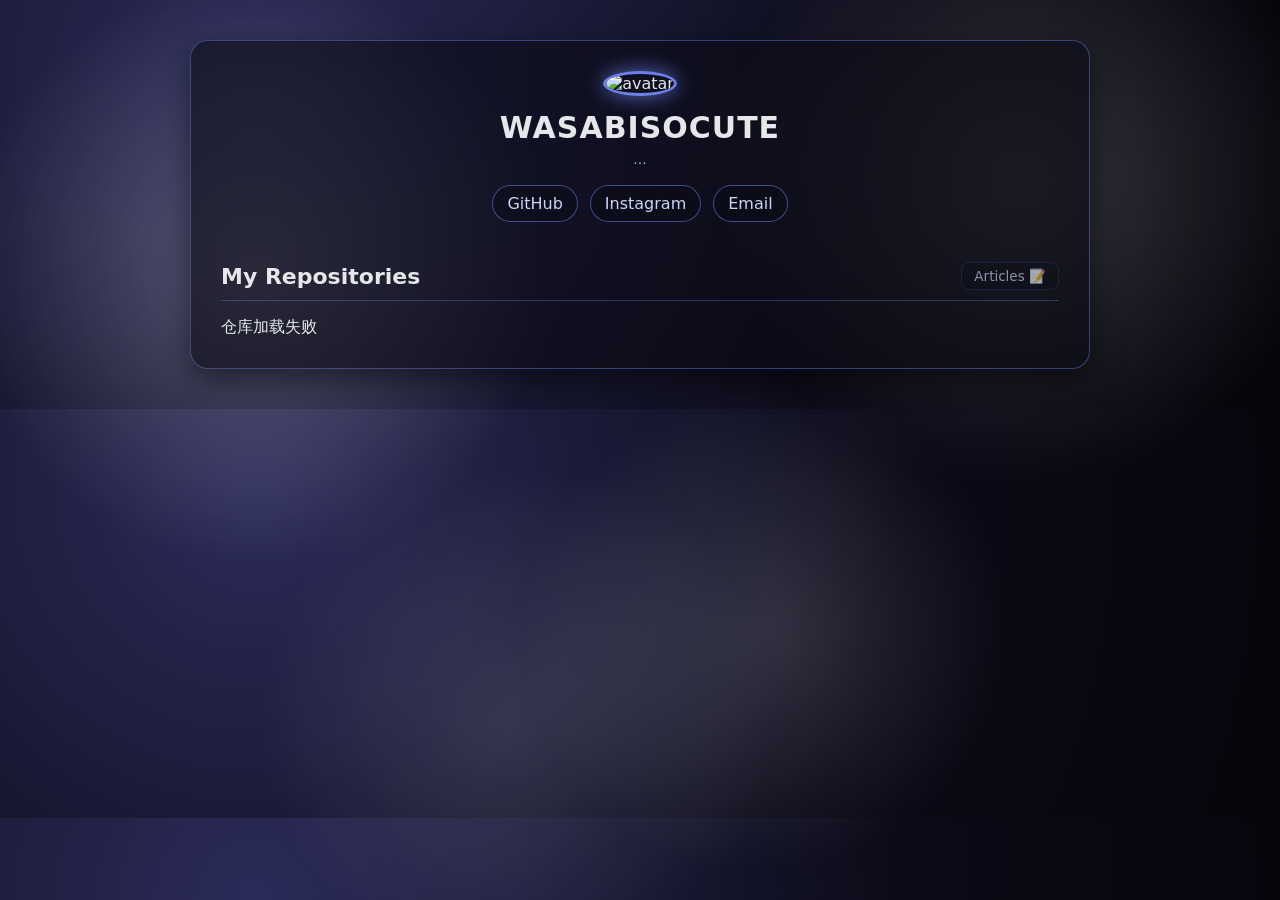
==== commit 2ec0d132: "Update index.html" ====
--- a/index.html
+++ b/index.html
@@ -2,2557 +2,235 @@
 <html lang="zh-CN">
 
 <head>
-    <meta charset="UTF-8">
-    <meta name="viewport" content="width=device-width, initial-scale=1.0">
-    <title>Music Collection | WASABISOCUTE</title>
-    <link rel="icon" type="image/x-icon" href="/picture/favicon.ico">
-    <link rel="preconnect" href="https://fonts.googleapis.com">
-    <link rel="preconnect" href="https://fonts.gstatic.com" crossorigin>
-    <link
-        href="https://fonts.googleapis.com/css2?family=Plus+Jakarta+Sans:wght@300;400;500;600;700;800&family=Space+Grotesk:wght@500;700&display=swap"
-        rel="stylesheet">
-    <link href="https://cdnjs.cloudflare.com/ajax/libs/font-awesome/6.4.0/css/all.min.css" rel="stylesheet">
-
-    <link rel="stylesheet" href="style.css">
+  <meta charset="UTF-8">
+  <meta name="viewport" content="width=device-width, initial-scale=1.0">
+  <title>Profile | WASABISOCUTE</title>
+  <link rel="icon" type="image/x-icon" href="/picture/favicon.ico">
+
+  <style>
+    * {
+      box-sizing: border-box;
+      margin: 0;
+      padding: 0;
+    }
+
+    body {
+      font-family: system-ui, -apple-system, BlinkMacSystemFont, "Segoe UI", sans-serif;
+      background: radial-gradient(circle at 20% 20%, #2b2b5a, #0b0b18 60%, #05050b);
+      color: #e5e7eb;
+      display: flex;
+      justify-content: center;
+      padding: 40px 20px;
+    }
+
+    .container {
+      width: 100%;
+      max-width: 900px;
+    }
+
+    /* background */
+    .stars {
+      position: fixed;
+      inset: 0;
+      background:
+        radial-gradient(circle at 20% 30%, rgba(255, 255, 255, 0.35), transparent 25%),
+        radial-gradient(circle at 80% 20%, rgba(255, 255, 255, 0.25), transparent 25%),
+        radial-gradient(circle at 60% 70%, rgba(255, 255, 255, 0.2), transparent 25%),
+        radial-gradient(circle at 40% 80%, rgba(255, 255, 255, 0.18), transparent 25%);
+      opacity: 0.7;
+      pointer-events: none;
+      animation: twinkle 8s infinite alternate;
+    }
+
+    @keyframes twinkle {
+      from {
+        opacity: 0.4;
+      }
+
+      to {
+        opacity: 0.8;
+      }
+    }
+
+    .card {
+      background: rgba(10, 10, 20, 0.6);
+      border: 1px solid rgba(120, 140, 255, 0.4);
+      border-radius: 18px;
+      padding: 30px;
+      backdrop-filter: blur(10px);
+      box-shadow: 0 10px 30px rgba(0, 0, 0, 0.5);
+    }
+
+    .profile {
+      text-align: center;
+    }
+
+    .avatar {
+      width: 130px;
+      height: 130px;
+      border-radius: 50%;
+      border: 3px solid rgba(120, 140, 255, 0.9);
+      box-shadow: 0 0 20px rgba(120, 140, 255, 0.7);
+      object-fit: cover;
+    }
+
+    h1 {
+      margin: 14px 0 6px;
+      font-size: 30px;
+      letter-spacing: 1px;
+    }
+
+    .bio {
+      color: #a6b0c3;
+      font-size: 14px;
+    }
+
+    .links {
+      margin-top: 18px;
+      display: flex;
+      justify-content: center;
+      gap: 12px;
+      flex-wrap: wrap;
+    }
+
+    .links a {
+      text-decoration: none;
+      color: #cbd5f5;
+      padding: 8px 14px;
+      border-radius: 999px;
+      border: 1px solid rgba(120, 140, 255, 0.5);
+      background: rgba(10, 10, 20, 0.5);
+      transition: 0.2s;
+    }
+
+    .links a:hover {
+      background: rgba(120, 140, 255, 0.2);
+      border-color: rgba(120, 140, 255, 0.9);
+      transform: translateY(-2px);
+    }
+
+    .section-header {
+      display: flex;
+      justify-content: space-between;
+      align-items: center;
+      margin: 40px 0 16px;
+      border-bottom: 1px solid rgba(120, 140, 255, 0.3);
+      padding-bottom: 10px;
+    }
+
+    .section-header h2 {
+      margin: 0;
+      font-size: 22px;
+    }
+
+    .articles-link {
+      font-size: 13.5px;
+      color: #cbd5f5;
+      opacity: 0.65;
+      text-decoration: none;
+      transition: all 0.2s ease;
+      display: flex;
+      align-items: center;
+      gap: 5px;
+      border: 1px solid rgba(120, 140, 255, 0.2);
+      background: rgba(10, 10, 20, 0.4);
+      padding: 5px 12px;
+      border-radius: 8px;
+    }
+
+    .articles-link:hover {
+      opacity: 1;
+      border-color: rgba(120, 140, 255, 0.7);
+      background: rgba(120, 140, 255, 0.1);
+      transform: translateY(-1px);
+    }
+
+    .repos {
+      display: grid;
+      grid-template-columns: repeat(auto-fill, minmax(260px, 1fr));
+      gap: 16px;
+    }
+
+    .repo {
+      background: rgba(10, 10, 20, 0.6);
+      border: 1px solid rgba(120, 140, 255, 0.25);
+      border-radius: 14px;
+      padding: 14px;
+      transition: 0.2s;
+    }
+
+    .repo:hover {
+      transform: translateY(-4px);
+      border-color: rgba(120, 140, 255, 0.9);
+      box-shadow: 0 10px 25px rgba(120, 140, 255, 0.25);
+    }
+
+    .repo a {
+      color: #cbd5f5;
+      text-decoration: none;
+      font-weight: 600;
+      font-size: 16px;
+    }
+
+    .repo p {
+      margin-top: 8px;
+      color: #a6b0c3;
+      font-size: 13px;
+    }
+  </style>
 </head>
 
 <body>
-    <header>
-        <a href="index.html" class="logo">
-            <i class="fa-solid fa-compact-disc"></i> WASABISOCUTE
-        </a>
-        <div class="header-actions">
-            <a href="wasabisocute.github.io"><i class="fa-solid fa-house"></i> Home</a>
+  <div class="stars"></div>
+
+  <div class="container">
+    <div class="card">
+      <div class="profile">
+        <img class="avatar" src="https://avatars.githubusercontent.com/u/93391433?v=4" alt="avatar">
+        <h1>WASABISOCUTE</h1>
+        <div class="bio">...</div>
+
+        <div class="links">
+          <a href="https://github.com/WASABISOCUTE" target="_blank">GitHub</a>
+          <a href="https://instagram.com/wasabisimyeezhe_ws" target="_blank">Instagram</a>
+          <a href="mailto:wasabi9487@gmail.com">Email</a>
         </div>
-    </header>
-    <main>
-        <h2 class="chapter-title">Chapter -01</h2>
-        <div class="chapter-subtitle">&lt; 2020 • Before COVID</div>
-        <div class="track-grid" id="grid-ch-1">
+      </div>
+
+      <div class="section-header">
+        <h2>My Repositories</h2>
+        <div style="display: flex; gap: 10px;">
+          <a href="articles-show.html" class="articles-link">
+            Articles 📝
+          </a>
         </div>
-        <h2 class="chapter-title">Chapter 00</h2>
-        <div class="chapter-subtitle">&gt; 2020 • Before Everything</div>
-        <div class="track-grid" id="grid-ch0">
-        </div>
-        <h2 class="chapter-title">Chapter 01</h2>
-        <div class="chapter-subtitle">2023 • Getting Started</div>
-        <div class="track-grid" id="grid-ch1">
-        </div>
-        <h2 class="chapter-title">Chapter 02</h2>
-        <div class="chapter-subtitle">2024 • Deepening Dive</div>
-        <div class="track-grid" id="grid-ch2">
-        </div>
-        <h2 class="chapter-title">Chapter 03</h2>
-        <div class="chapter-subtitle">2025 • Memories Unlocked</div>
-        <div class="track-grid" id="grid-ch3">
-        </div>
-        <h2 class="chapter-title">Chapter 04</h2>
-        <div class="chapter-subtitle">2026 • In Progress</div>
-        <div class="track-grid" id="grid-ch4">
-        </div>
-    </main>
-    <div class="np-toast" id="np-toast" onclick="openPlayer(currentTrackId)">
-        <img src="" class="np-toast-cover" id="toast-cover" alt="Cover">
-        <div class="np-toast-info">
-            <div class="np-toast-title" id="toast-title">Title</div>
-            <div class="np-toast-artist" id="toast-artist">Artist</div>
-        </div>
-        <div class="np-toast-controls" onclick="event.stopPropagation()">
-            <button class="toast-btn" onclick="playPrevious(true)"><i class="fa-solid fa-backward-step"></i></button>
-            <button class="toast-btn" id="toast-play-pause-btn" onclick="togglePlay()"><i
-                    class="fa-solid fa-pause"></i></button>
-            <button class="toast-btn" onclick="playNext(true)"><i class="fa-solid fa-forward-step"></i></button>
-            <button class="toast-btn" onclick="closeToast()"><i class="fa-solid fa-xmark"></i></button>
-        </div>
+      </div>
+      <div id="repos" class="repos"></div>
     </div>
-    <div class="now-playing-overlay" id="np-overlay">
-        <div class="np-background" id="np-bg"></div>
-
-        <div class="np-header">
-            <div class="logo"><i class="fa-solid fa-compact-disc"></i> NOW PLAYING</div>
-            <button class="btn-close" onclick="closePlayer()"><i class="fa-solid fa-chevron-down"></i></button>
-        </div>
-
-        <div class="np-content">
-            <div class="np-left">
-                <div class="video-container">
-                    <div id="youtube-player"></div>
-                </div>
-                <div class="np-track-details">
-                    <div>
-                        <div class="np-title" id="np-title">Track Title</div>
-                        <div class="np-artist" id="np-artist">Artist Name</div>
-                    </div>
-                    <div class="np-options-wrapper">
-                        <button class="btn-options" onclick="toggleOptionsMenu(event)">
-                            <i class="fa-solid fa-ellipsis"></i>
-                        </button>
-                        <div class="np-options-menu" id="np-options-menu">
-                            <div class="menu-track-title" id="menu-title">Title</div>
-                            <div class="menu-track-artist" id="menu-artist">Artist</div>
-                            <div class="menu-info-item" id="menu-info">Info</div>
-                            <div class="menu-info-item" id="menu-date">Date</div>
-                            <a href="#" target="_blank" class="menu-ig-link" id="menu-ig">
-                                <i class="fa-brands fa-instagram"></i> IG Story
-                            </a>
-                        </div>
-                    </div>
-                </div>
-            </div>
-            <div class="np-right">
-                <div class="lyrics-container" id="lyrics-container">
-                </div>
-            </div>
-        </div>
-        <div class="np-bottom">
-            <div class="progress-container">
-                <span id="time-current">0:00</span>
-                <div class="progress-bar-bg" onclick="seekVideo(event)" id="progress-bg">
-                    <div class="progress-bar-fill" id="progress-fill"></div>
-                </div>
-                <span id="time-total">0:00</span>
-            </div>
-
-            <div class="controls-row">
-                <div class="visualizer" id="visualizer">
-                    <div class="bar"></div>
-                    <div class="bar"></div>
-                    <div class="bar"></div>
-                    <div class="bar"></div>
-                    <div class="bar"></div>
-                    <div class="bar"></div>
-                    <div class="bar"></div>
-                    <div class="bar"></div>
-                    <div class="bar"></div>
-                    <div class="bar"></div>
-
-                </div>
-
-                <div class="player-controls">
-                    <button class="ctrl-btn" onclick="playPrevious()"><i class="fa-solid fa-backward-step"></i></button>
-                    <button class="btn-play-pause" id="play-pause-btn" onclick="togglePlay()">
-                        <i class="fa-solid fa-play"></i>
-                    </button>
-                    <button class="ctrl-btn" onclick="playNext()"><i class="fa-solid fa-forward-step"></i></button>
-                </div>
-                <div class="controls-spacer"></div>
-            </div>
-        </div>
-    </div>
-    <script src="https://www.youtube.com/iframe_api"></script>
-    <script>
-        // Track Data
-        const tracks = [
-            //Chapter -1
-            {
-                chapter: -1,
-                title: '三生三世', artist: '张杰',
-                context: '《三生三世十里桃花》片头曲', desc: '',
-                date: '', ytId: 'wdtEWS2D9xo', start: 0,
-                lyrics: `
-                    [00:29.83]握不紧那段过往
-                    [00:33.24]冥灭了结魄光芒
-                    [00:36.69]那一滴离别的泪
-                    [00:40.24]灼烧着我的胸膛
-                    [00:43.75]爱在天地中流转
-                    [00:47.27]一颗心为谁奔忙
-                    [00:50.78]四海八荒身在何方
-                    [00:54.38]岁月该如何安放
-                    [00:57.98]听风声在沙沙作响
-                    [01:01.28]敲打着谁的愁肠
-                    [01:04.84]思念在一瞬间生长
-                    [01:08.44]才忘了夜多漫长
-                    [01:11.95]掌心的泪握到滚烫
-                    [01:15.15]只愿为你三生痴狂
-                    [01:19.11]落花满天又闻琴香
-                    [01:22.61]与你天地间徜徉
-                    [01:26.11]如果爱太荒凉我陪你梦一场
-                    [01:29.66]赎回你所有泪光
-                    [01:33.21]这一路有多远这三世有多长
-                    [01:36.66]执手到地老天荒
-                    [01:40.22]风凄凄雾茫茫雨滚滚雪漫漫
-                    [01:43.72]一步步都陪你同往
-                    [01:47.36]牵着手别惊慌管明天会怎样
-                    [01:50.76]哪怕注定流浪哪怕海角天涯
-                    [02:26.20]听风声在沙沙作响
-                    [02:29.63]敲打着谁的愁肠
-                    [02:33.09]思念在一瞬间生长
-                    [02:36.59]才忘了夜多漫长
-                    [02:40.20]掌心的泪握到滚烫
-                    [02:43.43]只愿为你三生痴狂
-                    [02:47.30]落花满天又闻琴香
-                    [02:50.85]与你天地间徜徉
-                    [02:54.33]如果爱太荒凉我陪你梦一场
-                    [02:58.14]赎回你所有泪光
-                    [03:01.39]这一路有多远这三世有多长
-                    [03:04.85]执手到地老天荒
-                    [03:08.41]风凄凄雾茫茫雨滚滚雪漫漫
-                    [03:11.97]一步步都陪你同往
-                    [03:15.47]牵着手别惊慌管明天会怎样
-                    [03:18.97]哪怕注定流浪
-                    [03:22.59]手牢牢不放爱念念不忘
-                    [03:26.23]人生何须多辉煌
-                    [03:29.60]浮华的终成空执着的都随风
-                    [03:33.21]情路何须多跌宕
-                    [03:36.58]要遇多少风浪心不再摇晃
-                    [03:40.32]一起细数这过往
-                    [03:43.02]陪你等风停了雾散了
-                    [03:45.50]雨住了雪化了
-                    [03:47.19]再遇见绝美月光
-                    [03:50.55]还有我在你身旁`
-            },
-            {
-                chapter: 0,
-                title: 'Monster', artist: 'Katie Sky',
-                context: '', desc: '',
-                date: '', ytId: '_Rh3dTb1KYE', start: 0,
-                lyrics: `[00:00.06]I see your monsters, I see your pain
-[00:05.67]Tell me your problems, I'll chase them away
-[00:11.19]I'll be your lighthouse, I'll make it okay
-[00:16.36]When I see your monsters, I'll stand there so brave
-[00:21.07]And chase them all away
-[00:24.51]
-[00:27.54]In the dark we, we
-[00:29.92]We stand apart we, we
-[00:32.99]Never see that the things that we need are staring right at us
-[00:38.41]You just want to hide, hide, hide
-[00:41.23]Never show your smile, smile
-[00:43.83]Stand alone when you need someone, it's the hardest thing of all
-[00:48.42]That you see are the bad, bad, bad
-[00:52.40]Memories, take your time and you'll find me
-[00:57.56]
-[00:57.57]I see your monsters, I see your pain
-[01:02.92]Tell me your problems, I'll chase them away
-[01:08.36]I'll be your lighthouse, I'll make it okay
-[01:13.57]When I see your monsters, I'll stand there so brave
-[01:18.32]And chase them all away
-[01:21.73]
-[01:22.11]I could see the sky, sky, sky
-[01:24.81]Beautiful tonight, night
-[01:27.43]When you breathe, why can't you see that the clouds are in your head?
-[01:33.01]I will stay there, there, there
-[01:35.70]No need to fear, fear
-[01:38.30]And when you need to talk it out with someone you can trust
-[01:42.90]What you see are the bad, bad, bad
-[01:46.92]Memories, take your time and you'll find me
-[01:52.05]
-[01:52.06]I see your monsters, I see your pain
-[01:57.48]Tell me your problems, I'll chase them away
-[02:02.90]I'll be your lighthouse, I'll make it okay
-[02:08.07]When I see your monsters, I'll stand there so brave
-[02:12.86]And chase them all away
-[02:18.30]I'll chase them all away
-[02:24.18]
-[02:27.47]You've got the chance to see the light
-[02:32.91]Even in the darkest night
-[02:38.30]And I will be here like you were for me
-[02:44.51]So just let me in
-[02:47.44]
-[02:48.96]'Cause I see your monsters, I see your pain
-[02:54.83]Tell me your problems, I'll chase them away
-[03:00.24]I'll be your lighthouse, I'll make it okay
-[03:05.33]When I see your monsters, I'll stand there so brave
-[03:10.47]
-[03:11.17]I see your monsters, I see your pain
-[03:16.60]Tell me your problems, I'll chase them away
-[03:22.01]I'll be your lighthouse, I'll make it okay (I'll make it okay)
-[03:27.23]When I see your monsters, I'll stand there so brave
-[03:31.95]And chase them all away
-[03:35.07]`
-            },
-            //Chapter 0
-            {
-                chapter: 0,
-                title: 'Counting Stars', artist: 'OneRepublic',
-                context: '', desc: '',
-                date: '', ytId: 'hT_nvWreIhg', start: 0,
-                lyrics: `
-                    [00:00.29]Lately I've been I've been losing sleep
-                    [00:04.99]Dreaming about the things that we could be
-                    [00:08.89]But baby I've been I've been praying hard
-                    [00:13.86]Said no more counting dollars
-                    [00:15.86]We'll be counting stars
-                    [00:18.78]Yeah we'll be counting stars
-                    [00:37.55]I see this life like a swinging vine
-                    [00:40.17]Swing my heart across the line
-                    [00:42.08]In my face is flashing signs
-                    [00:44.07]Seek it out and ye' shall find
-                    [00:45.97]Old but I'm not that old
-                    [00:48.01]Young but I'm not that bold
-                    [00:49.93]And I don't think the world is sold
-                    [00:52.00]I'm just doing what we're told
-                    [00:54.53]I I I I feel something so right
-                    [00:58.73]Doing the wrong thing
-                    [01:02.18]I I I I feel something so wrong
-                    [01:06.53]Doing the right thing
-                    [01:09.95]I couldn't lie couldn't lie couldn't lie
-                    [01:13.70]Everything that kills me makes me feel alive
-                    [01:17.66]Lately I've been I've been losing sleep
-                    [01:21.43]Dreaming about the things we could be
-                    [01:25.25]But baby I've been I've been praying hard
-                    [01:29.26]Said no more counting dollars
-                    [01:31.21]We'll be counting stars
-                    [01:33.34]Lately I've been I've been losing sleep
-                    [01:37.22]Dreaming about the things we could be
-                    [01:41.14]But baby I've been I've been praying hard
-                    [01:45.06]Said no more counting dollars
-                    [01:47.02]We'll be we'll be counting stars
-                    [01:56.25]I feel the love and I feel it burn
-                    [01:58.95]Down this river every turn
-                    [02:00.83]Hope is our four-letter word
-                    [02:02.72]Make that money watch it burn
-                    [02:04.64]Old but I'm not that old
-                    [02:06.84]Young but I'm not that bold
-                    [02:08.63]And I don't think the world is sold
-                    [02:10.53]I'm just doing what we're told
-                    [02:12.94]I I I I feel something so wrong
-                    [02:17.34]Doing the right thing
-                    [02:20.78]I could lie could lie could lie
-                    [02:24.57]Everything that drowns me makes me wanna fly
-                    [02:28.40]Lately I've been I've been losing sleep
-                    [02:32.31]Dreaming about the things we could be
-                    [02:36.10]But baby I've been I've been praying hard
-                    [02:40.09]Said no more counting dollars
-                    [02:42.11]We'll be counting stars
-                    [02:44.22]Lately I've been I've been losing sleep
-                    [02:48.21]Dreaming about the things we could be
-                    [02:51.90]But baby I've been I've been praying hard
-                    [02:55.83]Said no more counting dollars
-                    [02:57.65]We'll be we'll be counting stars
-                    [03:03.92]Take that money
-                    [03:04.52]Watch it burn
-                    [03:05.35]Sink in the river
-                    [03:06.38]The lessons I've learned
-                    [03:07.55]Take that money
-                    [03:08.23]Watch it burn
-                    [03:09.42]Sink in the river
-                    [03:10.39]The lessons I've learned
-                    [03:11.51]Take that money
-                    [03:12.33]Watch it burn
-                    [03:13.36]Sink in the river
-                    [03:14.35]The lessons I've learned
-                    [03:15.52]Take that money
-                    [03:16.41]Watch it burn
-                    [03:17.34]Sink in the river
-                    [03:18.33]The lessons I've learned
-                    [03:19.48]Everything that kills me
-                    [03:25.36]Makes me feel alive
-                    [03:26.56]Lately I've been I've been losing sleep
-                    [03:30.26]Dreaming about the things we could be
-                    [03:34.12]But baby I've been I've been praying hard
-                    [03:38.13]Said no more counting dollars
-                    [03:40.04]We'll be counting stars
-                    [03:41.98]Lately I've been I've been losing sleep
-                    [03:46.16]Dreaming about the things we could be
-                    [03:50.01]But baby I've been I've been praying hard
-                    [03:54.02]Said no more counting dollars
-                    [03:55.96]We'll be we'll be counting stars
-                    [03:58.57]Take that money
-                    [03:59.12]Watch it burn
-                    [03:59.61]Sink in the river
-                    [04:00.31]The lessons I've learned
-                    [04:01.73]Take that money
-                    [04:02.53]Watch it burn
-                    [04:03.47]Sink in the river
-                    [04:04.50]The lessons I've learned
-                    [04:05.68]Take that money
-                    [04:06.38]Watch it burn
-                    [04:07.18]Sink in the river
-                    [04:08.49]The lessons I've learned
-                    [04:09.33]Take that money
-                    [04:10.38]Watch it burn
-                    [04:11.16]Sink in the river
-                    [04:12.10]The lessons I've learned
-`
-
-            },
-            {
-                chapter: 0,
-                title: '沙漠骆驼', artist: '展展与罗罗',
-                context: '', desc: '',
-                date: '', ytId: 'BYgh1-JgTnY', start: 0,
-                lyrics: `
-                    [00:26.11]我要穿越这片沙漠
-                    [00:28.00]找寻真的自我
-                    [00:30.24]身边只有一匹骆驼陪我
-                    [00:34.66]这片风儿吹过
-                    [00:36.77]那片云儿飘过
-                    [00:38.91]突然之间出现爱的小河
-                    [00:43.22]我跨上沙漠之舟
-                    [00:45.45]背上烟斗和沙漏
-                    [00:47.64]手里还握著一壶烈酒
-                    [00:51.97]漫长古道悠悠
-                    [00:54.20]说不尽喜怒哀愁
-                    [00:56.37]只有那骆驼奔忙依旧
-                    [01:00.68]什么鬼魅传说
-                    [01:02.79]什么魑魅魍魉妖魔
-                    [01:04.99]只有那鹭鹰在幽幽的高歌
-                    [01:09.51]漫天黄沙掠过
-                    [01:11.66]走遍每个角落
-                    [01:13.83]行走在无尽的苍茫星河
-                    [01:18.11]白天黑夜交错
-                    [01:20.30]如此妖娆婀娜
-                    [01:22.57]蹉跎著岁月又蹉跎了自我
-                    [01:27.07]前方迷途太多
-                    [01:29.05]坚持才能洒脱
-                    [01:31.16]走出黑暗就能逍遥又快活
-                    [01:37.66]
-                    [01:48.57]我寻找沙漠绿洲
-                    [01:50.60]出现海市蜃楼
-                    [01:52.74]我仿佛看到她在那里等候
-                    [01:57.12]想起了她的温柔
-                    [01:59.32]滚烫着我的胸口
-                    [02:01.53]迷失在昨夜的那壶老酒
-                    [02:06.08]我穿上大头皮鞋
-                    [02:08.06]跨过凛冽荒野
-                    [02:10.20]我仿佛穿越到另一个世界
-                    [02:14.67]阿拉丁神灯要倾斜
-                    [02:16.80]天堂地狱已然重叠
-                    [02:18.93]突然之间飞来一只蝴蝶
-                    [02:23.10]什么鬼魅传说
-                    [02:25.40]什么魑魅魍魉妖魔
-                    [02:27.58]只有那鹭鹰在幽幽的高歌
-                    [02:32.06]漫天黄沙掠过
-                    [02:34.23]走遍每个角落
-                    [02:36.32]行走在无尽的苍茫星河
-                    [02:40.72]白天黑夜交错
-                    [02:42.83]如此妖娆婀娜
-                    [02:45.05]蹉跎著岁月又蹉跎了自我
-                    [02:49.39]前方迷途太多
-                    [02:51.61]坚持才能洒脱
-                    [02:53.67]走出黑暗就能逍遥又快活
-                    [03:00.60]
-                    [03:46.57]我已坠入在这神奇的国度
-                    [03:50.69]驼铃相伴走向圣堂之路
-                    [03:54.85]原谅我曾经恍惚陷入迷途
-                    [03:58.84]遮住了眼眸
-                    [04:00.99]湮没了意图
-                    [04:03.38]怎能被这样征服
-                    [04:12.53]什么鬼魅传说
-                    [04:14.49]什么魑魅魍魉妖魔
-                    [04:16.70]只有那鹭鹰在幽幽的高歌
-                    [04:21.01]漫天黄沙掠过
-                    [04:23.20]走遍每个角落
-                    [04:25.46]行走在无尽的苍茫星河
-                    [04:29.67]白天黑夜交错
-                    [04:31.90]如此妖娆婀娜
-                    [04:34.19]蹉跎著岁月又蹉跎了自我
-                    [04:38.62]前方迷途太多
-                    [04:40.60]坚持才能洒脱
-                    [04:42.83]走出黑暗就能逍遥又快活
-                    [04:47.60]梦里回到最初
-                    [04:49.41]浪潮起起伏伏
-                    [04:51.50]徬徨著未来又徬徨著孤独
-                    [04:56.05]漫长人生旅途
-                    [04:58.10]花开花落无数
-                    [05:00.41]沸腾的时光怎能被荒芜
-                    [05:04.97]清晨又到日暮
-                    [05:06.89]天边飞鸟群逐
-                    [05:09.40]摇曳著苍穹又描摹著黄土
-                    [05:13.88]东方鱼肚白出
-                    [05:15.94]烈日绽放吐露
-                    [05:18.01]放下尘浮我已踏上归途
-`
-            },
-            {
-                chapter: 0,
-                title: '你的答案', artist: '阿冗',
-                context: '', desc: '',
-                date: '', ytId: 'Tziswp8xQ_4', start: 0,
-                lyrics: `
-                    [00:25.29]也许世界就这样
-                    [00:28.59]我也还在路上
-                    [00:31.13]没有人能诉说
-                    [00:36.05]也许我只能沉默
-                    [00:39.24]眼泪湿润眼眶
-                    [00:41.90]可又不甘懦弱
-                    [00:45.55]低着头 期待白昼
-                    [00:50.71]接受所有的嘲讽
-                    [00:56.57]向着风 拥抱彩虹
-                    [01:01.75]勇敢的向前走
-                    [01:06.29]黎明的那道光
-                    [01:08.55]会越过黑暗
-                    [01:11.37]打破一切恐惧我能
-                    [01:14.29]找到答案
-                    [01:17.37]哪怕要逆着光
-                    [01:19.62]就驱散黑暗
-                    [01:22.28]丢弃所有的负担
-                    [01:25.30]不再孤单
-                    [01:28.29]不再孤单
-                    [01:31.97]
-                    [01:38.92]也许世界就这样
-                    [01:41.99]我也还在路上
-                    [01:44.99]没有人能诉说
-                    [01:49.49]也许我只能沉默
-                    [01:52.22]眼泪湿润眼眶
-                    [01:55.01]可又不甘懦弱
-                    [01:58.95]低着头 期待白昼
-                    [02:04.60]接受所有的嘲讽
-                    [02:10.25]向着风 拥抱彩虹
-                    [02:15.83]勇敢的向前走
-                    [02:20.47]黎明的那道光
-                    [02:22.14]会越过黑暗
-                    [02:25.01]打破一切恐惧我能
-                    [02:28.08]找到答案
-                    [02:31.05]哪怕要逆着光
-                    [02:33.08]就驱散黑暗
-                    [02:36.01]丢弃所有的负担
-                    [02:38.86]不再孤单
-                    [02:41.88]不再孤单
-                    [02:50.38]黎明的那道光
-                    [02:51.97]会越过黑暗
-                    [02:54.71]打破一切恐惧我能
-                    [02:57.81]找到答案
-                    [03:00.75]哪怕要逆着光
-                    [03:02.95]就驱散黑暗
-                    [03:05.66]有一万种的力量
-                    [03:08.64]淹没孤单
-                    [03:11.57]不再孤单
-                    [03:14.41]也许世界就这样
-                    [03:17.75]我也还在路上
-                    [03:20.60]没有人能诉说
-                    [03:25.55]也许我只能沉默
-                    [03:28.82]眼泪湿润眼眶
-                    [03:31.49]可又不甘懦弱
-`
-            },
-            {
-                chapter: 0,
-                title: 'Alone', artist: 'Alan Walker',
-                context: '', desc: '',
-                date: '2022', ytId: '1-xGerv5FOk', start: 0,
-                lyrics: `
-                    [00:04.07]Lost in your mind
-                    [00:10.94]I wanna know
-                    [00:13.33]Am I losing my mind?
-                    [00:20.79]Never let me go
-                    [00:22.92]If this night is not forever
-                    [00:26.38]At least we are together
-                    [00:28.84]I know I'm not alone
-                    [00:31.14]I know I'm not alone
-                    [00:34.11]Anywhere, whenever
-                    [00:36.24]Apart, but still together
-                    [00:38.78]I know I'm not alone
-                    [00:41.06]I know I'm not alone
-                    [00:51.10]I know I'm not alone
-                    [01:00.77]I know I'm not alone
-                    [01:06.32]Unconscious mind
-                    [01:12.85]I'm wide awake
-                    [01:15.77]Wanna feel one last time
-                    [01:22.85]Take my pain away
-                    [01:24.93]
-                    [01:34.99]If this night is not forever
-                    [01:38.50]At least we are together
-                    [01:41.06]I know I'm not alone
-                    [01:43.45]I know I'm not alone
-                    [01:46.10]Anywhere, whenever
-                    [01:48.60]Apart, but still together
-                    [01:51.01]I know I'm not alone
-                    [01:53.39]I know I'm not alone
-                    [02:03.06]I know I'm not alone
-                    [02:12.69]I know I'm not alone
-                    [02:17.24]I'm not alone, I'm not alone, I'm not alone
-                    [02:23.48]I know I'm not alone
-                    [02:28.02]I'm not alone, I'm not alone, I'm not alone
-                    [02:32.97]I know I'm not alone
-`
-            },
-            {
-                chapter: 0,
-                title: 'Haggstrom', artist: 'C418',
-                context: 'Game - Minecraft', desc: '',
-                date: '', ytId: 'laZusNy8QiY', start: 0,
-            },
-            {
-                chapter: 0,
-                title: '一路生花', artist: '温奕心',
-                context: '中秋晚会', desc: '',
-                date: 'SEP 2022', ytId: '-RDocB1x-70', start: 0,
-                lyrics: `                
-                    [00:22.25]海上的晚霞像年少的画
-                    [00:26.60]铺在天空等海鸥衔走它
-                    [00:30.31]
-                    [00:32.20]遥远的帆任风浪拍打
-                    [00:36.55]为梦再痛也不会害怕
-                    [00:40.65]
-                    [00:42.38]远走的风沙去谁的天涯
-                    [00:46.60]春天可曾在哪里见过他
-                    [00:50.57]
-                    [00:52.30]时间的手抚过了脸颊
-                    [00:56.59]他们谁都沉默不说话
-                    [01:00.68]
-                    [01:03.54]我希望许过的愿望一路生花
-                    [01:08.59]护送那时的梦抵挡过风沙
-                    [01:14.04]
-                    [01:14.28]指尖的樱花如诗写谁的韶华
-                    [01:19.21]疯狂的热爱夹带着文雅
-                    [01:23.88]我希望许过的愿望一路生花
-                    [01:28.68]将那雨中的人藏在屋檐下
-                    [01:33.54]岁月在冲刷逆流沧桑的喧哗
-                    [01:38.41]安静的夜晚你在想谁吗
-                    [01:44.35]
-                    [02:07.16]远走的风沙去谁的天涯
-                    [02:11.45]春天可曾在哪里见过他
-                    [02:15.61]
-                    [02:17.08]时间的手抚过了脸颊
-                    [02:21.24]他们谁都沉默不说话
-                    [02:25.66]
-                    [02:29.44]我希望许过的愿望一路生花
-                    [02:34.17]护送那时的梦抵挡过风沙
-                    [02:39.04]指尖的樱花如诗写谁的韶华
-                    [02:43.96]疯狂的热爱夹带着文雅
-                    [02:49.10]我希望许过的愿望一路生花
-                    [02:54.05]将那雨中的人藏在屋檐下
-                    [02:58.85]岁月在冲刷逆流沧桑的喧哗
-                    [03:03.58]安静的夜晚你在想谁吗
-                    [03:09.19]我希望许过的愿望一路生花
-                    [03:14.30]护送那时的梦抵挡过风沙
-                    [03:18.97]指尖的樱花如诗写谁的韶华
-                    [03:24.15]疯狂的热爱夹带着文雅
-                    [03:29.02]我希望许过的愿望
-                    [03:33.82]将那雨中的人藏在屋檐下
-                    [03:39.19]岁月在冲刷逆流沧桑的喧哗
-                    [03:44.06]安静的夜晚你在想谁吗
-                    [03:49.11]安静的夜晚你在想谁吗
-                    [03:58.52]
-                `
-            },
-            // Chapter 1
-            {
-                chapter: 1,
-                title: 'Payphone', artist: 'Maroon 5 ft. Wiz Khalifa',
-                context: '', desc: '',
-                date: 'MAR 2023', ytId: 'KRaWnd3LJfs', start: 0,
-                lyrics: `
-                    [00:39.52]I'm at a payphone trying to call home
-                    [00:44.01]All of my change I spent on you
-                    [00:48.18]Where have the times gone?
-                    [00:50.52]Baby, it's all wrong
-                    [00:52.71]Where are the plans we made for two?
-                    [00:57.37]Yeah I, I know it's hard to remember
-                    [01:00.69]The people we used to be
-                    [01:02.84]It's even harder to picture
-                    [01:05.06]That you're not here next to me
-                    [01:07.21]You say it's too late to make it
-                    [01:09.37]But is it too late to try?
-                    [01:11.55]And in our time that you wasted
-                    [01:13.46]All of our bridges burned down
-                    [01:16.15]I've wasted my nights
-                    [01:18.24]You turned out the lights
-                    [01:20.43]Now I'm paralyzed
-                    [01:22.58]Still stuck in that time
-                    [01:24.84]When we called it love
-                    [01:26.95]But even the sun sets in paradise
-                    [01:31.94]I'm at a payphone trying to call home
-                    [01:36.31]All of my change I spent on you
-                    [01:40.55]Where have the times gone?
-                    [01:42.88]Baby, it's all wrong
-                    [01:45.04]Where are the plans we made for two?
-                    [01:49.08]If happy ever after did exist
-                    [01:53.67]I would still be holding you like this
-                    [01:58.10]All those fairytales are full of shit
-                    [02:02.42]One more fuckin' love song, I'll be sick
-                    [02:06.59]Oh, you turned your back on tomorrow
-                    [02:10.50]'Cause you forgot yesterday
-                    [02:12.68]I gave you my love to borrow
-                    [02:14.80]But you just gave it away
-                    [02:17.08]You can't expect me to be fine
-                    [02:19.16]I don't expect you to care (Care)
-                    [02:21.41]I know I've said it before but
-                    [02:23.27]All of our bridges burned down
-                    [02:25.99]I've wasted my nights
-                    [02:28.15]You turned out the lights
-                    [02:30.24]Now I'm paralyzed
-                    [02:32.43]Still stuck in that time
-                    [02:34.61]When we called it love
-                    [02:36.84]But even the sun sets in paradise
-                    [02:41.73]I'm at a payphone trying to call home
-                    [02:46.17]All of my change I spent on you
-                    [02:50.43]Where have the times gone?
-                    [02:52.66]Baby, it's all wrong
-                    [02:54.88]Where are the plans we made for two? (Yeah)
-                    [02:58.89]If happy ever after did exist
-                    [03:03.54]I would still be holding you like this
-                    [03:07.60]And all those fairytales are full of shit
-                    [03:12.21]One more fuckin' love song, I'll be sick
-                    [03:16.26]Now I'm at a payphone
-                    [03:18.53]Man, fuck that shit
-                    [03:19.90]I'll be out spendin' all this money while you sittin 'round wonderin'
-                    [03:22.54]Why it wasn't you who came up from nothin'
-                    [03:24.23]Made it from the bottom, now when you see me, I'm stuntin'
-                    [03:26.53]And all of my cars start with a push of a button
-                    [03:28.55]Tellin' me I changed since I blew up or whatever you call it
-                    [03:31.09]Switch the number to my phone, so you never could call it
-                    [03:33.14]Don't need my name on my shirt, you can tell that I'm ballin'
-                    [03:35.38]Swish, what a shame, coulda got picked
-                    [03:37.58]Had a really good game, but you missed your last shot
-                    [03:39.80]So you talk about who you see at the top
-                    [03:41.64]Or what you coulda saw, but sad to say it's over for
-                    [03:44.16]Phantom pulled up, valet open doors
-                    [03:46.40]Wished I'd go away, got what you was lookin' for
-                    [03:48.50]Now it's me who they want, so you can go and take that little piece of shit with you
-                    [03:51.31]Yeah, I'm at a payphone trying to call home
-                    [03:55.98]All of my change I spent on you
-                    [04:00.31]Where have the times gone?
-                    [04:02.51]Baby, it's all wrong
-                    [04:04.70]Where are the plans we made for two?
-                    [04:08.66]If happy ever after did exist
-                    [04:13.36]I would still be holding you like this
-                    [04:17.42]And all these fairytales are full of shit
-                    [04:21.76]Yeah, one more fuckin' love song, I'll be sick
-                    [04:25.76]Yeah, now I'm at a payphone
-                `
-            },
-            {
-                chapter: 1,
-                title: 'Mind Your Manors', artist: 'Glowstick Entertainment',
-                context: 'Game - Dark Deception', desc: 'Chapter 2 Level 3 Chase Theme',
-                date: '2023', ytId: '1k8gE2l8iws', start: 0,
-                lyrics: `
-                    [00:09.85]Please don't look back
-                    [00:12.35]Please don't look back
-                    [00:14.83]Please don't look back
-                    [00:17.43]Please don't look back
-                    [00:20.39]Please don't look back
-                    [00:22.95]Please don't look back
-                    [00:25.52]Please don't look back
-                    [00:27.95]Please don't look back
-                    [00:30.52]We caught your sneaker
-                    [00:33.44]We know you're stalking
-                    [00:35.85]Now we are moving
-                    [00:38.32]And we are looming
-                    [00:41.09]We caught your sneaker
-                    [00:43.50]We know you're stalking
-                    [00:45.88]Now we are moving
-                    [00:48.39]And we are looming
-                    [00:51.11]Please don't look back
-                    [00:53.02]Please don't look back
-                    [00:55.60]Please don't look back
-                    [00:58.17]Please don't look back
-                    [01:00.68]Please don't look back
-                    [01:03.22]Please don't look back
-                    [01:05.80]Please don't look back
-                    [01:08.31]Please don't look back
-                    [01:10.93]We caught your sneaker
-                    [01:13.69]We know you're stalking
-                    [01:15.93]Now we are moving
-                    [01:18.59]And we are looming
-                    [01:21.33]We caught your sneaker
-                    [01:23.74]We know you're stalking
-                    [01:26.32]Now we are moving
-                    [01:28.65]And we are looming
-                    [01:50.65]Please don't look back
-                    [01:53.26]Please don't look back
-                    [01:56.04]Please don't look back
-                    [01:58.81]Please don't look back
-                    [02:01.41]Please don't look back
-                    [02:03.95]Please don't look back
-                    [02:06.35]Please don't look back
-                    [02:08.54]Please don't look back
-                    [02:11.14]We caught your sneaker
-                    [02:14.07]We know you're stalking
-                    [02:16.33]Now we are moving
-                    [02:19.05]And we are looming
-                    [02:21.60]We caught your sneaker
-                    [02:24.14]We know you're stalking
-                    [02:26.35]Now we are moving
-                    [02:29.01]And we are looming
-`
-            },
-            {
-                chapter: 1,
-                title: 'Unstoppable', artist: 'Sia',
-                context: '', desc: '',
-                date: 'SEP 2023', ytId: 'YaEG2aWJnZ8', start: 0,
-                lyrics: `
-                    [00:11.26]I'll smile, I know what it takes to fool this town
-                    [00:15.20]I'll do it till the sun goes down and all through the night time
-                    [00:21.02]Oh yeah, oh yeah, I'll tell you what you wanna hear
-                    [00:25.69]Keep my sunglasses on while I shed a tear
-                    [00:28.71]It's never the right time, yeah, yeah
-                    [00:33.61]
-                    [00:33.62]I'll put my armor on, show you how strong I am
-                    [00:39.03]I'll put my armor on, I'll show you that I am
-                    [00:44.71]
-                    [00:44.72]I'm unstoppable
-                    [00:47.51]I'm a Porsche with no brakes
-                    [00:50.35]I'm invincible
-                    [00:52.86]Yeah, I win every single game
-                    [00:55.90]I'm so powerful
-                    [00:58.36]I don't need batteries to play
-                    [01:01.37]I'm so confident
-                    [01:03.78]Yeah, I'm unstoppable today
-                    [01:07.19]Unstoppable today, unstoppable today
-                    [01:12.84]Unstoppable today, I'm unstoppable today
-                    [01:17.49]
-                    [01:17.50]Breakdown, only alone I will cry out now
-                    [01:21.24]You'll never see what's hiding out
-                    [01:24.06]Hiding out deep down, yeah, yeah
-                    [01:28.53]I know I've heard that to let your feelings show
-                    [01:32.09]Is the only way to make friendships grow
-                    [01:34.96]But I'm too afraid now, yeah, yeah
-                    [01:39.74]
-                    [01:39.74]I'll put my armor on, show you how strong I am
-                    [01:45.24]I'll put my armor on, I'll show you that I am
-                    [01:51.05]
-                    [01:51.05]I'm unstoppable
-                    [01:53.64]I'm a Porsche with no brakes
-                    [01:56.57]I'm invincible
-                    [01:59.06]Yeah, I win every single game
-                    [02:02.11]I'm so powerful
-                    [02:04.55]I don't need batteries to play
-                    [02:07.59]I'm so confident
-                    [02:10.03]Yeah, I'm unstoppable today
-                    [02:13.39]Unstoppable today, unstoppable today
-                    [02:19.03]Unstoppable today, I'm unstoppable today
-                    [02:24.34]Unstoppable today, unstoppable today
-                    [02:29.93]Unstoppable today, I'm unstoppable today
-                    [02:34.91]
-                    [02:34.92]I'll put my armor on, show you how strong I am
-                    [02:40.42]I'll put my armor on, I'll show you that I am
-                    [02:47.25]
-                    [02:47.45]I'm unstoppable
-                    [02:50.13]I'm a Porsche with no brakes
-                    [02:53.14]I'm invincible
-                    [02:55.56]Yeah, I win every single game
-                    [02:58.69]I'm so powerful
-                    [03:01.14]I don't need batteries to play
-                    [03:04.10]I'm so confident
-                    [03:06.56]Yeah, I'm unstoppable today
-                    [03:09.72]
-                    [03:09.93]Unstoppable today, unstoppable today
-                    [03:15.52]Unstoppable today, I'm unstoppable today
-                    [03:20.86]Unstoppable today, unstoppable today
-                    [03:26.50]Unstoppable today, I'm unstoppable today
-                    [03:31.84]`
-            },
-            {
-                chapter: 1,
-                title: 'Le spectacle doit continuer', artist: 'HOYO-MiX',
-                context: 'Game - Genshin Impact', desc: 'Opera Epiclese',
-                date: 'NOV 2023', ytId: 'w1d7_SE0PzY', start: 0,
-            },
-            {
-                chapter: 1,
-                title: 'otherside', artist: 'Lena Raine',
-                context: 'Game - Minecraft', desc: 'Music Disc - otherside',
-                date: '', ytId: 'kK81m-A3qpU', start: 0,
-            },
-            // Chapter 2
-            {
-                chapter: 2,
-                title: 'Duel in the mist', artist: 'HOYO-MiX',
-                context: 'Game - Genshin Impact', desc: 'Inazuma Battle Theme',
-                date: '2024', ytId: 'D48UG9WiTNk', start: 0,
-            },
-            {
-                chapter: 2,
-                title: 'Reverie', artist: 'Soba',
-                context: 'Game - Rotaeno', desc: '',
-                date: 'JUN 2024', ytId: 'HVSgWcz_FQs', start: 0,
-                lyrics: `
-                    [01:17.03]We're still the same you know
-                    [01:20.48]I feel the stillness
-                    [01:23.46]feel the stillness now
-                    [01:26.62]With all the days we learned
-                    [01:29.76]We're always one
-                    [01:32.07]we're always one somehow
-                    [01:36.15]We're still the same you know
-                    [01:38.93]I feel the stillness
-                    [01:41.86]feel the stillness now
-                    [01:45.16]With all the days we learned
-                    [01:48.24]We're always one
-                    [01:50.66]we're always one somehow
-                    [01:59.02]We're always one
-                    [02:00.83]we're always one somehow
-`
-            },
-            {
-                chapter: 2,
-                title: '60%的日常·悠闲', artist: 'HOYO-MiX',
-                context: 'Game - Zenless Zone Zero', desc: '',
-                date: 'JUL 2024', ytId: '8VA8VDp6yyk', start: 0,
-            },
-            {
-                chapter: 2,
-                title: 'Natlan', artist: 'HOYO-MiX',
-                context: 'Game - Genshin Impact', desc: 'Natlan',
-                date: 'AUG 2024', ytId: '_n-Tb5B5em4', start: 0,
-                lyrics: `
-                    [00:12.09]Shambulia! Beba silaha
-                    [00:19.18]Pigana mpaka mwishowe
-                    [00:25.68]Kwa nchi yetu tutaunguza damu yoyote
-                    [00:32.34]Rudi kwa pambaja ya dunia
-                    [00:38.79]Hadithi yaendelea(kama moto)
-                    [00:45.01]Heshima warithi vizazi(waka daima)
-                    [00:51.50]Ushujaa waangaza mbingu na ardhi
-                    [00:57.89]Mara tena ashinda Natlan
-                    [01:04.23]Milele tuwangoje, na tutawaimbia
-                    [01:10.75](Rudini) ndugu, (rudini) mashujaa
-                    [01:14.88]Mara ya tena mwangani
-                    [01:24.23]
-                    [02:16.81]Ati kweli mwahofuni kifo ? (Hapana)
-                    [02:23.05]Ushujaa wenu ni imara(bila shaka)
-                    [02:35.15](Kumbukeni majina ya mashujaa)
-                    [02:40.84](Andameni uwanjani)
-                    [02:47.89]Kwa jamaa(zuri, safi) nchi(sawa) na taifa
-                    [02:55.92]Kwa(vuma) matumaini(raha) mbeleni(nguvu) malengo
-                    [03:09.13](Rudini tunawangojeni)
-                    [03:20.79]
-                    [03:35.98]Nyimbo kelele sana
-                    [03:43.98]Sikiliza zitakuongoza nyumbani
-                    [03:57.24]Hadithi yaendelea(ahh, ahh)
-                    [04:03.76]Heshima warithi vizazi
-                    [04:10.26]Ushujaa waangaza mbingu na ardhi
-                    [04:16.58]Mara tena ashinda Natlan
-                    [04:23.03]Milele tuwangoje, na tutawaimbia
-                    [04:29.12]Rudini(ndugu) rudini(mashujaa)
-                    [04:33.21]Mara ya tena mwangani
-                    [04:43.01]Maisha marefu ni sasa
-`
-            },
-            {
-                chapter: 2,
-                title: 'Gion2', artist: 'HOYO-MiX',
-                context: 'Game - Honkai Impact 3rd', desc: ' ',
-                date: 'SEP 2024', ytId: 'agvdUJdCFsE', start: 0,
-            },
-            {
-                chapter: 2,
-                title: 'A Dance in Fire', artist: 'HOYO-MiX',
-                context: 'Game - Genshin Impact', desc: 'Natlan',
-                date: 'OCT 2024', ytId: 'PjeuDWPbt3o', start: 0,
-                ig: 'https://www.instagram.com/reel/DBG5MCAvhc0/',
-                lyrics: `
-                    [01:00.865] Nyimbo za moto
-                    [01:03.361] Ziwache ziwake angani
-                    [01:07.009] Kama vile moto usiozimika waenea nchini
-                    [01:17.057] Nenda mbele kwa ujabari
-                    [01:20.705] Ijapokua hata
-                    [01:24.161] Majivu ya motoni
-                    [01:26.721] Tena
-                    [02:38.488] Chagua njia ya mwenyewe
-                    [02:41.368] Moto daima utawaka
-                    [02:44.568] Moto daima utawaka
-                    [02:48.088] Na uso wa ulimwengu
-                    [02:51.672] Utajitokeza haponi
-                    [02:54.936] Na moto utakuwakia
-                    [02:58.264] Na moto utakuwakia
-                    [03:01.72] Na moto utakuwakia
-`
-            },
-            {
-                chapter: 2,
-                title: 'Burning Desire', artist: 'HOYO-MiX',
-                context: 'Game - Zenless Zone Zero', desc: '',
-                date: 'OCT 2024', ytId: '0NQPMTJ9rh0', start: 0,
-                lyrics: `[00:02.95] Good evening and welcome!
-[00:04.87] I'm Burnice and I'll be serving you today
-[00:09.602] What can I get for you?
-[00:11.60] A drink, some snacks - or a little flames?
-[00:16.848] Mocktails, mixers, ice
-[00:18.64] The snacks are real nice
-[00:20.496] Soda, sour-mix, dry
-[00:22.288] I’m lit you can't deny
-[00:24.208] Whatever you want
-[00:25.168] Whatever you need
-[00:26.192] So good you'll never
-[00:27.216] Ever want to leave
-[00:28.176] Anything that you desire
-[00:29.823] Set it on fire!
-[00:32.251] I'll make you spend your Dennies all away
-[00:36.987] That's my desire
-[00:39.227] You know I’m the real deal.
-[00:41.851] What's left to say?
-[00:44.75] 3-2-1, fire!
-[00:50.70] Burnice, Burnice, Burnice, Burnice, Burnice, Burnice
-[00:53.466] Go go!
-[00:53.516] Go go!
-[00:58.202] Burn it, Burnice, Burn it, Burnice, Burn it, Burnice
-[01:00.10] Or a little flames?
-[01:05.605] Burnice, Burnice, Burnice, Burnice, Burnice, Burnice
-[01:08.405] Go go!
-[01:13.17] Burn it, Burnice, Burn it, Burnice, Burn it, Burnice
-[01:15.154] Gonna watch it burn!
-[01:16.333] I know I look kinda cute and nice 'n' pleasant
-[01:18.51] But I got a short fuse for fools, don’t get arrogant
-[01:20.558] Watch out - let me pour you a drink
-[01:22.35] But think about messing with me, I’ll end you in a blink
-[01:24.398] So drink your drink, don’t you run your mouth
-[01:26.254] You think about stepping to me, and things'll go south
-[01:28.238] Wanna push your luck then o-k-k,
-[01:30.094] I'll burn you to ash, think twice before you play play
-[01:32.074] I'll make you spend your Dennies all away
-[01:37.066] That's my desire
-[01:39.754] You know I’m the real deal
-[01:41.93] What's left to say?
-[01:44.81] 3-2-1, fire!
-[01:50.826] Burnice, Burnice, Burnice, Burnice, Burnice, Burnice
-[01:53.231] Go go!
-[01:57.903] Burn it, Burnice, Burn it, Burnice, Burn it, Burnice
-[01:59.646] Or a little flames?
-[02:05.854] Burnice, Burnice, Burnice, Burnice, Burnice, Burnice
-[02:08.158] Go go!
-[02:13.214] Burn it, Burnice, Burn it, Burnice, Burn it, Burnice
-[02:15.035] Gonna watch it burn!
-`
-            },
-            {
-                chapter: 2,
-                title: 'Golden Sign', artist: 'HOYO-MiX',
-                context: 'Game - Zenless Zone Zero', desc: '',
-                date: 'DEC 2024', ytId: 'Hj1CBJxkyeA', start: 0,
-                lyrics: `
-                    [00:28.06]Yeah, the shining golden sign (ha-ha, yeah)
-                    [00:30.36] 
-                    [00:31.01]Let your inner spark ignite (ring, ring)
-                    [00:34.21] 
-                    [00:34.65]Find your treasure (treasure), glowing bright
-                    [00:37.53] 
-                    [00:37.73]Reaching for it and take a flight (woah)
-                    [00:40.80] 
-                    [00:41.05]Lucky or not, at least you tried
-                    [00:44.19]Chin up, in yourself, confide (yeah)
-                    [00:47.45] 
-                    [00:47.58]No doubt fate's on your side
-                    [00:50.72]You're chosen (skrrt, skrrt), so enjoy the ride (uh)
-                    [00:54.17] 
-                    [00:54.66]There are things you can't control
-                    [00:57.60] 
-                    [00:57.95]Fortune's fickle (ring, ring), that's this world
-                    [01:00.80]Embrace the result (result), stop keeping score (yeah)
-                    [01:04.06] 
-                    [01:04.35]That's the essence
-                    [01:06.04]Life's true goal (woah)
-                    [01:07.64] 
-                    [01:07.49]Not just trials (uh) and battles tough (yeah)
-                    [01:10.71] 
-                    [01:10.90]Go taking joy in simple stuff
-                    [01:14.16] 
-                    [01:14.80]Even when it's getting rough
-                    [01:17.24]Take it easy, having fun is just enough
-                    [01:20.56] 
-
-`
-            },
-            {
-                chapter: 2,
-                title: 'Tell Your World', artist: 'livetune',
-                context: 'Game - Hatsune Miku: Colorful Stage!', desc: ' ',
-                date: 'DEC 2024', ytId: 'B2fRMQUxnyw', start: 0,
-                lyrics: `
-                [00:20.775] 形のない気持ち忘れないように
-[00:27.266] 決まりきったレイアウトを消した
-[00:33.75] ふと口ずさんだフレーズを掴まえて
-[00:39.875] 胸に秘めた言葉乗せ空に解き放つの
-[00:48.031] 君に伝えたいことが
-[00:51.203] 君に届けたいことが
-[00:54.45] たくさんの点は線になって
-[00:57.491] 遠く彼方へと響く
-[01:00.975] 君に伝えたい言葉
-[01:04.05] 君に届けたい音が
-[01:07.25] いくつもの線は円になって
-[01:10.493] 全て繋げてく　どこにだって (ah)
-[01:26.353] 君が伝えたいことは
-[01:29.586] 君が届けたいことは
-[01:32.786] たくさんの点は線になって
-[01:35.474] 遠く彼方へと響く
-[01:39.058] 君が伝えたい言葉
-[01:42.322] 君が届けたい音は
-[01:45.586] いくつもの線は円になって
-[01:48.791] 全て繋げてく　どこにだって (ah…)
-`
-            },
-            {
-                chapter: 2,
-                title: 'ジャックポットサッドガール', artist: '25時、ナイトコードで。',
-                context: 'Game - Hatsune Miku: Colourful Stage!', desc: '',
-                date: 'DEC 2024', ytId: 'J9kD9rYR088', start: 0,
-                ig: 'https://www.instagram.com/reel/DE7mx9IxgwU/',
-                lyrics: `
-                    [00:15.486] 標準偏差以内の人生
-                    [00:17.902] 表情殺して腐った品性
-                    [00:20.189] ほらほら気づけばまた
-                    [00:22.301] ただただ過ぎ行く日々
-                    [00:24.605] 表現欲も非凡な才も
-                    [00:27.198] 漫然と生きてちゃなんもなんないの
-                    [00:29.693] ヤダヤダアタシはヤダ
-                    [00:32.011] 嘆けど変わらぬまま
-                    [00:34.443] 受け入れ難い心情をねじ込むのが愛なんだ
-                    [00:42.618] アタシはジャックポットサッドガール 分かり合えぬまま
-                    [00:49.081] 点と線でエンドロール描く日々の中
-                    [00:53.305] 誰にも言えないまんま抱えた想いこそ価値があるんだ
-                    [00:58.041] 探していた答えだって 未来みたいに手の中に
-                    [01:02.649] 正論ばっかじゃちょーつまんない
-                    [01:05.081] 人生は一種のジョークなんだ
-                    [01:07.385] ハローハロー気の向くまま
-                    [01:09.561] その音鳴らせばほら
-                    [01:12.121] 精神相場はちょー不安定
-                    [01:14.425] 安定な策とかホント退屈さ
-                    [01:16.729] 見て見てアタシの中
-                    [01:18.969] 心の奥底にある
-                    [01:21.401] 黒く澱んだ水槽に映るのは微笑だった
-                    [01:31.065] ジャックポットサッドガール 分かり合えずとも
-                    [01:35.545] 心の臓のビートを強く響かせて
-                    [01:39.961] 胸張り正々堂々正面突破で間違えるんだ
-                    [01:44.761] 隠し持った似合わないナイフ 異端ゆえの最先端
-                    [01:50.318] ひーふーみーよー
-                    [01:54.67] いーむーなーやー
-                    [01:59.086] ねぇ先生ここ無法地帯
-                    [02:01.582] あなた曰く既に廃れ枯れたアネクメーネ
-                    [02:03.822] 草木生えず人類の住めなくなった
-                    [02:06.062] チープでキッチュな小惑星
-                    [02:08.494] ねぇ先生あなたバカじゃないの
-                    [02:10.798] 未だ滾る感情を知らないの
-                    [02:13.166] 凝り固まってんならお勉強
-                    [02:15.278] ここで無垢で無知で無為な賛美を見せつけるわ
-                    [02:22.757] それでも
-                    [02:25.08] ジャックポットサッドガール　分かり合えるかな
-                    [02:29.624] どんな不安も怠惰もみな抱えたまま
-                    [02:33.931] 誰にも言えないまんま 自分のまんまで勝ち上がるんだ
-                    [02:39.063] 探していた答えだって 未来みたいに手の中に
-                    [02:43.574] あった
-                `
-            },
-            {
-                chapter: 2,
-                title: 'Twilight Melody', artist: 'CircusP',
-                context: 'Game - Hatsune Miku: Colourful Stage!', desc: '',
-                date: 'DEC 2024', ytId: 'A77p_8E7OFs', start: 0,
-                ig: 'https://www.instagram.com/reel/DIUDThwRCnq/',
-                lyrics: `
-                    [00:00.615] Let the music resonate in your heart
-                    [00:03.495] Together we can recreate a new start
-                    [00:07.504] On the borderline between what is real and yet unseen
-                    [00:10.471] Hear my song, follow me
-                    [00:24.714] If it feels like you have nowhere left
-                    [00:28.13] As the midnight sets in
-                    [00:31.146] Just look to the horizon
-                    [00:33.45] Find where it all begins
-                    [00:36.074] A new constellation will lead us to boundless odyssey
-                    [00:40.318] Come follow me
-                    [00:41.598] With luck, resolution, and vigor
-                    [00:44.03] We'll capture sights yet unseen
-                    [00:47.934] Now
-                    [00:48.36] Hear this melody resound in the chaos of the crowd
-                    [00:51.368] By noise be found, your voice calls out
-                    [00:53.864] On the borderline between what is real and yet unseen
-                    [00:56.744] Hear my song, follow me
-                    [00:58.792] Let the music resonate in your heart
-                    [01:01.48] Together we can recreate a new start
-                    [01:04.232] Confide into my arms
-                    [01:05.896] Hear this melody resound in the chaos of the crowd
-                    [01:08.584] Defy all doubts by twilight's sound
-                    [01:22.061] Open your eyes to something new
-                    [01:24.877] Gleaming stars come into view
-                    [01:27.501] Know that this love is absolute
-                    [01:30.381] As the sun will rise the day anew
-                    [01:34.54] Now
-                    [01:34.86] Hear this melody resound in the chaos of the crowd
-                    [01:37.863] By noise be found, your voice calls out
-                    [01:40.71] On the borderline between what is real and yet unseen
-                    [01:44.381] Hear my song, follow me
-                    [01:46.821] Let the music resonate in your heart
-                    [01:49.565] Together we can recreate a new start
-                    [01:52.269] Confide into my arms
-                    [01:53.405] Hear this melody resound in the chaos of the crowd
-                    [01:56.989] Defy all doubts by twilight's sound
-                    [02:03.149] I'll never let you down
-                    [02:09.003] Be found by twilight's sound
-`
-            },
-            // Chapter 3
-            {
-                chapter: 3,
-                title: 'Nameless Faces', artist: 'HOYO-MiX',
-                context: '2025 Opening', desc: 'Honkai Star Rail',
-                date: 'JAN 2025', ytId: 'TqKwoSk6708', start: 0,
-                lyrics: `
-                    [00:11.925] Moonlight, a barren void to horizon,
-                    [00:23.70] Days blur into nights of dreadful silence, oh.
-                    [00:34.90] You let me see thy heart,
-                    [00:37.90] Lost beacon in the dark,
-                    [00:40.975] Our lonely souls that spark,
-                    [00:43.90] We break apart.
-                    [00:51.75] We find,
-                    [00:53.266] We strive,
-                    [00:54.766] Our journey of eternity.
-                    [00:57.825] Desire, in mind,
-                    [01:00.725] To set our spirits free,
-                    [01:04.333] Echoes fade to oblivion,
-                    [01:06.975] Freedom to make our own.
-                    [01:10.066] We trod our destinies on
-                    [01:12.95] A path unknown.
-                    [01:14.95] In hope,
-                    [01:17.966] In vain,
-                    [01:20.75] To whom, who waits?
-`
-            },
-            {
-                chapter: 3,
-                title: 'Vitas Corrodens Pestis', artist: 'HOYO-MiX',
-                context: 'Game - Genshin Impact', desc: 'Chapter 5 Art 5',
-                date: 'JAN 2025', ytId: 'pZRSJ00DABs', start: 0,
-                ig: 'https://www.instagram.com/s/aGlnaGxpZ2h0OjE3OTY4NjkyNTY5NzkyMzIw?story_media_id=3537309540074394582_63008808258&igsh=MXJ4ZG4wZHA1OW5mMw==',
-                lyrics: `
-                    [00:00.19]Vae umbrifero corrupto veteri
-                    [01:32.24]Vides ut veteranum aureum altumque palatium
-                    [01:45.99]Praedico tibi hodie quod pereas et tandem moreris
-                    [01:50.74]Nunc sordida impudica pulvere obtectum
-                    [02:06.59]Numeramur nos et omnes in caelo corruimus
-                    [02:13.52]Numerabit vos et omnes in caelo corruetis
-                    [02:20.29]Neglegis immeritis nocituram postmodo
-                    [02:34.25]ferro odi ignique
-                    [02:35.50]natis committere, umbriferum cadaveris?
-                    [02:47.95]
-                    [03:01.38]Vides ut heres superbiae priscos nobiles progenies
-                    [03:13.61]Fors et debita iura vicesque superbae te ipsum
-                    [03:13.61]Nunc squamae exsiccatae remaneant nisi tantum
-                    [03:32.49]Irrident veteres odiorum
-                    [03:32.49]Irrides veteres odiorum vanitates
-                    [03:40.80]Ossa relicta in tenebrosis vivantium iam ponant odium
-                    [03:45.67]Vanitates et illudis veteris odi
-                    [03:55.14]Nescis cras quis lumen visurus erit?
-                    [03:55.14]Nescis cras quis nocte sepultus erit?
-                `
-            },
-            {
-                chapter: 3,
-                title: 'Ode of Resurrection : Recapitulation', artist: 'HOYO-MiX',
-                context: 'Game - Genshin Impact', desc: 'Chapter 5 Art 5',
-                date: 'JAN 2025', ytId: 'B1FUeACyqbI', start: 0,
-                ig: 'https://www.instagram.com/s/aGlnaGxpZ2h0OjE3OTY4NjkyNTY5NzkyMzIw?story_media_id=3537176221278097451_63008808258&igsh=MXJ4ZG4wZHA1OW5mMw==',
-                lyrics: `
-                    [00:42.74]Shambulia! Beba Silaha
-                    [00:49.02]Pigana mpaka mwishowe
-                    [00:55.74]Kwa nchi yetu tutaunguza damu yoyote
-                    [01:02.20]Rudi kwa pambaja ya dunia
-                    [01:08.18]Zuri, safi, sawa, sikia
-                    [01:14.32]Vuma, raha, nguvu, sikia
-                    [01:24.44]Hadithi yaendelea (kama moto)
-                    [01:30.52]Heshima warithi vizazi (waka daima)
-                    [01:34.29]Ushujaa waangaza mbingu na ardhi
-                    [01:40.25]Mara tena ashinda Natlan
-                    [01:45.02] 
-                    [02:04.58]Nyimbo kelele sana 
-                    [02:17.25]Kwa jamaa, nchi na taifa
-                    [02:17.25](Sikiliza zitakuongoza nyumbani)
-                    [02:17.25](Zuri, safi, sawa)
-                    [02:29.99]Kwa Matumaini, mbeleni, malengo (Vuma, raha, nguvu)
-                    [02:42.66] 
-                    [02:55.59]Mara ya tena mwangani
-                    [03:07.92]Mara ya tena mwangani
-                    [03:07.94]Mara ya tena mwangani
-                    [03:20.34]Maisha marefu ni sasa
-                    [03:26.56]Maisha marefu ni sasa
-                    [03:32.96]Maisha marefu ni sasa
-                    [03:39.30]Maisha marefu ni sasa
-                    [03:44.29] 
-
-`
-            },
-            {
-                chapter: 3,
-                title: 'Anthem of Era', artist: 'HOYO-MiX',
-                context: 'Out-zone exploration - Tokto, Japan', desc: 'Changi Airport Theme',
-                date: 'FEB 2025', ytId: 'f_53L9xa9GE', start: 0,
-                ig: 'https://www.instagram.com/s/aGlnaGxpZ2h0OjE4MDM4NTkxMTE3MjY5OTcx?story_media_id=3562051245785979709_63008808258&igsh=NWhzZWljMzE3eW54'
-            },
-            {
-                chapter: 3,
-                title: 'フロムトーキョー', artist: 'Leo/need',
-                context: 'Out-zone exploration - Tokto, Japan', desc: 'Tokyo Theme',
-                date: 'FEB 2025', ytId: 'G-WN0ab-9ZI', start: 0,
-                ig: 'https://www.instagram.com/s/aGlnaGxpZ2h0OjE4MDM4NTkxMTE3MjY5OTcx?story_media_id=3562051245785979709_63008808258&igsh=NWhzZWljMzE3eW54',
-                lyrics: `
-                    [00:01.18]不安ばっか知ってんだ 雨が降りそうな日
-                    [00:04.76]風の匂いで分かるから
-                    [00:08.10]誰だって気付いてんだ 僕には無理だと
-                    [00:12.12]それでも足掻いては転んだ
-                    [00:14.96]
-                    [00:15.34]友情×努力＝勝利の方程式
-                    [00:19.37]解けないまま過ごした僕らにも
-                    [00:22.96]いつか分かる日が来るよって
-                    [00:25.83]確証無く笑える自分が嫌いだ
-                    [00:29.43]
-                    [00:30.12]星が降るあの街に
-                    [00:33.34]置き去りにした思い出が
-                    [00:37.01]胸の奥で揺らめいてる
-                    [00:40.74]いつまでも焦がれていた
-                    [00:44.69]
-                    [00:46.03]それは雑踏の海の中で
-                    [00:49.95]踊るように燃えている誰かの声
-                    [00:53.62]ずっと探し続けてる
-                    [00:57.35]たとえそれが僕らのワガママでもいいさ
-                    [01:01.90]
-                    [01:09.49]好きな事選んだんだ
-                    [01:11.38]胸を張ればいいって
-                    [01:13.15]わかってるわかってる繰り返した
-                    [01:15.51]
-                    [01:16.33]結んだ指とかさねた呼吸
-                    [01:19.62]鳴り響く鼓動に耳を澄ました
-                    [01:22.76]
-                    [01:23.28]ホントは言いたくなかった
-                    [01:25.31]うざったいんだよ外野ばっか
-                    [01:27.13]ここで生きるってこと決めたんだから！
-                    [01:30.35]
-                    [01:30.59]きっとボクらの出会いだって
-                    [01:34.40]この空の下にある小さなセカイ
-                    [01:37.98]ずっと求め続けてる
-                    [01:41.70]たとえそれが誰かの気まぐれでもいいさ
-                    [01:49.56]
-                    [02:00.32]それは雑踏の海の中で
-                    [02:03.97]踊るように燃えているあの日の声
-                    [02:07.63]ずっと探し続けてる
-                    [02:11.71]たとえそれが僕らのワガママでも
-                    [02:14.92]
-                    [02:15.48]きっとボクらの出会いだって
-                    [02:19.09]この空の下にある小さなセカイ
-                    [02:22.90]ずっと求め続けてる
-                    [02:26.54]たとえそれが誰かの気まぐれでもいいさ
-                    [02:30.86]
-                    [02:38.31]不安ばっか知っていた あの日のボクらが
-                    [02:41.88]この街で僕らになれますように
-`
-            },
-            {
-                chapter: 3,
-                title: 'ザムザ', artist: '25時、ナイトコードで。',
-                context: '', desc: '',
-                date: 'MAR 2025', ytId: 'cchy8Tl5Oa8', start: 0,
-                ig: '',
-                lyrics: `
-                    [00:11.44]使い古した自分の名前に
-                    [00:13.52]あえてキッチュなルビを振って
-                    [00:15.39]高潔を打ち負かせるくらいに
-                    [00:17.40]恐ろしくなる　骨の髄まで
-                    [00:19.36]今はどんなふうに見えてますか？
-                    [00:21.40]醜いですか？　それはそっか
-                    [00:23.34]どうか林檎を投げつけないで
-                    [00:25.34]胸にLock up　Lock up
-                    [00:26.99]ザムザ
-                    [00:28.65]
-                    [00:35.75]「鏡をご覧」誰かが囁く
-                    [00:37.20]うまくいったら儲けものさ
-                    [00:39.01]甘い言葉も笑顔も通じない
-                    [00:40.95]走り出したらもう獣だ
-                    [00:42.92]月の真下をうろつきながら
-                    [00:44.87]考えてた　夜すがら
-                    [00:47.03]悪夢にどの指立てて
-                    [00:48.99]やるべきかってね
-                    [00:50.70]
-                    [00:51.04]ズキズキズキ　『ズキズキズキ』
-                    [00:53.11]ズキンズキンズキン　『ズキンズキン』
-                    [00:55.23]ズキズキズキ　『ズキズキズキ』
-                    [00:57.05]ズキ　ズキ　ズキン
-                    [00:58.68]変われ…
-                    [00:59.35]ズキズキズキズキズキ
-                    [01:02.08]
-                    [01:02.08]誰だって魂辛辛
-                    [01:05.05]ズキズキズキ
-                    [01:06.29]痛みと怒れる人(ラングラー)を喰らったったらった
-                    [01:10.86]だのに何故だろう今も
-                    [01:13.67]ズキズキズキって
-                    [01:15.16]派手な尻尾を引き摺りゆく ザザザザ　ザムザ
-                    [01:19.39]「現実はもういい」なんて云うなよザムザ
-                    [01:23.33]おーいえー
-                    [01:24.44]『ズキズキズキ』
-                    [01:27.42]ザザザザ　ザムザ
-                    [01:28.95]『ズキズキズキ』
-                    [01:31.49]
-                    [01:32.26]「ごめんね。ちっとも上手に
-                    [01:34.30]生きてあげられなくて」と伝えて
-                    [01:36.23]否定形の笑顔でも欲しくて
-                    [01:38.03]ニンゲン様なりきってる亡霊
-                    [01:41.09]自分の弱音に相槌ばかりだった
-                    [01:44.06]当然あなたとまともにケンカもできなかった
-                    [01:48.16]ズキズキズキ 『ズキズキズキ』
-                    [01:50.31]ズキンズキンズキン 『ズキンズキン』
-                    [01:52.30]ズキズキズキ 『ズキズキズキ』
-                    [01:54.22]ズキ　ズキ　ズキン
-                    [01:55.76]変われそうにないやいや
-                    [01:59.53]冗談じゃない　夢を食べないで
-                    [02:02.32]ズキズキズキ
-                    [02:03.46]小洒落た絶望を歌ったったらった
-                    [02:07.49]どうしようもない成れの果てでも
-                    [02:10.21]ズキズキズキって
-                    [02:11.73]いつか愛しい歌になるさ ザザザザ　ザムザ
-                    [02:16.40]
-                    [02:22.80]ねえ123で飛んで ザザザザ　ザムザ
-                    [02:26.94]一切合切蹴っ飛ばして ザザザザ　ザムザ
-                    [02:30.95]あとがきで触れられもしない日々
-                    [02:34.35]ここで逃げ出したら　本当にそうなりそうだ
-                    [02:39.84]
-                    [02:42.36]誰だって魂辛辛
-                    [02:45.01]ズキズキズキ…
-                    [02:46.20]痛みと怒れる人(ラングラー)を喰らったったらった
-                    [02:50.24]だのに何故だろう今も
-                    [02:52.97]ズキズキズキって (ズキズキ)
-                    [02:54.39]林檎をかじるようにザザ　ザムザ
-                    [02:57.78]どうしようもない成れの果てでもここにいる
-                    [03:01.97]シャガの花に毒されても
-                    [03:05.66]光は１時の方角にある
-                    [03:09.90]今は尻尾を引き摺りゆけ
-                    [03:12.37]ザザザザ　ザムザ
-                    [03:14.33]だから「現実はもういい」なんて云うなよザムザ
-                    [03:18.30]おーけー？
-                    [03:19.49]『ズキズキズキ…』
-                    [03:21.30]ザザザザザムザ
-                    [03:22.76]『ズキズキズキ…』
-                    [03:25.29]
-                    [03:26.26]『ズキズキズキ…』
-                    [03:28.95]ザザザザザムザ
-                    [03:30.77]『ズキズキ…』
-                    [03:33.61]『ズキ』
-`
-            },
-            {
-                chapter: 3,
-                title: 'The End of YoRHa', artist: 'Keiichi Okabe',
-                context: 'Game - NieR: Automata', desc: 'Ending E - the [E]nd of YoRHa',
-                date: 'APR 2025', ytId: 'PslQESlD4xs', start: 0,
-                ig: 'https://www.instagram.com/reel/DIY7A7GvZa3/',
-                lyrics: `
-                    [01:21.00]Cause we're going to shout it loud
-                    [01:24.26]Even if our words seem meaningless
-                    [01:27.46]It's like I'm carrying the weight of the world
-                    [01:32.84]
-                    [01:33.92]I wish that someway, somehow
-                    [01:37.32]That I could save every one of us
-                    [01:40.58]But the truth is that I'm only one girl
-                    [01:46.47]Maybe if I keep believing
-                    [01:49.03]My dreams will come to life
-                    [01:55.37]
-                    [01:56.26]Come to life
-                    [02:00.49]
-                    [02:13.51]溢れる緑
-                    [02:16.65]零れる命
-                    [02:19.27]風は今も遠く
-                    [02:25.04]
-                    [02:26.78]Nasico whosh pier wan nei
-                    [02:29.60]Wananba ri na qua lei
-                    [02:32.29]Sila schmer ya pit pa lu
-                    [02:38.30]Tell me God, are you punishing me?
-                    [02:45.41]Is this the price I'm paying for my past mistakes?
-                    [02:51.94]This is my redemption song
-                    [02:58.27]I need you more than ever right now
-                    [03:04.42]Can you hear me now?
-                    [03:08.00]そう僕らは今
-                    [03:11.26]ああ、無価値でも叫ぶ
-                    [03:14.46]この汚れた世界の愛
-                    [03:20.86]そう僕らは今
-                    [03:24.32]ああ、無意味でも願う
-                    [03:27.39]ただキミとの時間を
-                    [03:33.87]La feto bo ras di lei
-                    [03:36.99]Shel va pelo cra na dii sii hei
-                    [03:40.51]Naya chyo ma ter meh lava ma puoru
-                    [03:46.91]Ig nagya di lem myo
-                    [03:50.18]Sequoish pela chyo mei lu
-                    [03:53.31]Wana piesla hola uma schen dan
-                    [03:59.83]Still we're gonna shout it loud
-                    [04:03.22]Even if our words seem meaningless
-                    [04:06.29]It's like I'm carrying the weight of the world
-                    [04:12.76]I'd hope that some way, somehow
-                    [04:16.15]That I can save every one of us
-                    [04:19.35]But the truth is that I'm only one girl`
-            },
-            {
-                chapter: 3,
-                title: 'はじまりの未来', artist: '40mP x sasakure.UK',
-                context: 'Movie - 劇場版プロジェクトセカイ 壊れたセカイと歌えないミク', desc: '',
-                date: 'APR 2025 ', ytId: 'mxj3mW4jf7Q', start: 0,
-                ig: 'https://www.instagram.com/reel/DIiyxE9Rm4l/',
-                lyrics: `
-                    [00:00.128] 光、未来 相のうた追う
-                    [00:03.795] 迂回、出会い ハジメマシテ
-                    [00:06.322] 問うからまたね 舞台の裏
-                    [00:09.465] 添う続いてゆく未知の
-                    [00:25.632] 君が笑う景色の砂が
-                    [00:28.347] 好き、で色づくように ね
-                    [00:31.579] 嬉しい日も悲しい日も
-                    [00:34.491] うたと共にいるよ
-                    [00:36.731] あの坂道も 回り道も
-                    [00:40.233] 君と居れば ほらね、ミュージック
-                    [00:42.923] え そんな日常？ どんな日常？
-                    [00:46.459] 答案に、収まらないね 不思議
-                    [00:50.213] 風に溶けた音符の群れが
-                    [00:52.744] 渇いた心の声とハモって
-                    [00:56.345] 隠してきた本当の嘘が
-                    [00:58.959] ヘッドフォンに響いた
-                    [01:01.223] 内緒話も独り言も
-                    [01:04.90] 君の手にかかれば、ミュージック
-                    [01:07.404] 息継ぎしたら生まれたての
-                    [01:11.087] 季節を吸い込んだ
-                    [01:14.201] 変わりゆく景色の空白を
-                    [01:17.017] 変わらない歌声が彩るよ
-                    [01:20.025] 忘れ物に気づいた通学路
-                    [01:23.161] 躓いた問いを絡まった過去を
-                    [01:26.194] 解いたら、一歩 先
-                    [01:29.394] 走り出す未来のすぐそばで
-                    [01:32.841] 夢にまみれた今を抱く
-                    [01:35.721] 信号踏切いつでも
-                    [01:38.281] 音楽は もう、とまらない
-                    [01:41.591] あの笑顔もナミダも君のうた
-                    [01:45.056] まだ、歌えるよ
-                    [01:47.143] 青空の下でこの夏を再生
-                    [01:51.362] 聴いてよ こんなうたどう？
-                    [01:54.476] 無題 デモワンフレーズの衝動
-                    [01:57.361] じゃあ、またね１秒後に会おう
-                    [02:00.562] 終わらない未知で
-                    [02:16.188] オトで擦る星空の軌跡
-                    [02:18.902] 幸せ探す綺麗を纏う芽
-                    [02:22.332] 君が”君”で居てくれたから
-                    [02:25.084] ここにいる、今日だった
-                    [02:27.708] 1.2.3 で煌めくファンタジーを
-                    [02:31.311] 夜に翳すインターリュードを
-                    [02:34.306] 街を染めてゆくリリックを
-                    [02:37.277] 繋いでゆく、世界(セカイ)
-                    [02:40.359] はじまりの景色の空白を
-                    [02:43.239] 隣り合わせの君が彩るよ
-                    [02:46.20] 互い違い、間違い、すれ違い⋯？
-                    [02:49.444] 足りないくらいの
-                    [02:50.98] 消えないくらいの
-                    [02:52.452] 滲んだ色を はみ出した色を
-                    [02:55.70] 愛したら 一歩 先
-                    [03:01.514] 綺麗な未来になれなくても
-                    [03:04.906] 夢が零れてしまっても
-                    [03:07.914] 誰かの想いが届くまで
-                    [03:10.372] 音楽はそう、止めどなく溢れてく
-                    [03:16.986] 走り出す未来のすぐそばで
-                    [03:20.513] 夢にまみれた今を抱く
-                    [03:23.255] 水溜りクラッシュ弾けて
-                    [03:25.815] 音楽は もう、止まらない
-                    [03:29.468] 後悔も願いも 君のうた
-                    [03:32.77] ほら、聴こえるよ
-                    [03:34.818] 青空に映る
-                    [03:37.072] あの日々の残像
-                    [03:39.083] 「覚えてる？ 僕のうたを」
-                    [03:42.027] 重ね合うオーケストラ模様
-                    [03:44.843] サヨナラのあと 手を繋ごう
-                    [03:47.974] はじまる未知と―
-                    [04:03.726] 終わらない未知で―
-`
-            },
-            {
-                chapter: 3,
-                title: '千本桜', artist: '黒うさＰ',
-                context: '', desc: '',
-                date: 'APR 2025', ytId: 'shs0rAiwsGQ', start: 0,
-                ig: 'https://www.instagram.com/reel/DInnzAexPbz/',
-                lyrics: `
-                    [00:32.75] 大胆不敵にハイカラ革命
-                    [00:35.833] 磊々落々 反戦国家
-                    [00:39.016] 日の丸印の二輪車転がし
-                    [00:42.033] 悪霊退散 ICBM
-                    [00:45.283] 環状線を走り抜けて 東奔西走なんのその
-                    [00:51.40] 少年少女戦国無双 浮世の随に
-                    [00:57.116] 千本桜 夜ニ紛レ 君ノ声モ届カナイヨ
-                    [01:03.45] 此処は宴 鋼の檻 その断頭台で見下ろして
-                    [01:09.633] 三千世界 常世之闇 嘆ク唄モ聞コエナイヨ
-                    [01:15.90] 青藍の空 遥か彼方 その光線銃で打ち抜いて
-                    [01:35.083] 百戦錬磨の見た目は将校
-                    [01:38.15] いったりきたりの花魁道中
-                    [01:41.266] アイツもコイツも皆で集まれ
-                    [01:44.316] 聖者の行進 わんっ つー さん しっ
-                    [01:47.45] 禅定門を潜り抜けて 安楽浄土厄払い
-                    [01:53.583] きっと終幕は大団円 拍手の合間に
-                    [01:59.366] 千本桜 夜ニ紛レ 君ノ声モ届カナイヨ
-                    [02:05.716] 此処は宴 鋼の檻 その断頭台で見下ろして
-                    [02:11.95] 三千世界 常世之闇 嘆ク唄モ聞コエナイヨ
-                    [02:18.233] 希望の丘 遥か彼方 その閃光弾を打ち上げろ
-                    [02:56.05] 環状線を走り抜けて 東奔西走なんのその
-                    [03:02.20] 少年少女戦国無双 浮世の随に
-                    [03:08.00] 千本桜 夜ニ紛レ 君ノ声モ届カナイヨ
-                    [03:14.20] 此処は宴 鋼の檻 その断頭台を飛び降りて
-                    [03:20.633] 千本桜 夜ニ紛レ 君が歌い僕は踊る
-                    [03:26.866] 此処は宴 鋼の檻 さあ光線銃を撃ちまくれ
-`
-            },
-            {
-                chapter: 3,
-                title: 'どんな結末がお望みだい', artist: 'ワンダーランズxショウタイム',
-                context: '-', desc: '',
-                date: 'MAY 2025', ytId: 'GY8DlK9f688', start: 0,
-                ig: 'https://www.instagram.com/reel/DJLrZTLxcuv',
-                lyrics: `
-                    [00:03.083] 夏の暑さも　皆の思いも
-                    [00:08.183] いつかは夜風に吹かれてもう
-                    [00:15.166] 前にしか進めないと知ったから
-                    [00:19.35] （綺麗な） 枯れないで　おとさないで
-                    [00:23.616] 胸に抱いた　花束を
-                    [00:30.95] もしも思い出の　陰に手を伸ばしたら
-                    [00:36.816] まだ見ぬ景色は　遠ざかるばかりで
-                    [00:43.45] 迷いも戸惑いも証明だって
-                    [00:47.366] 今までの夢が在って
-                    [00:49.85] 振り返れば沢山の笑顔見せて
-                    [00:54.766] 手と手を繋ぎあって
-                    [00:57.516] 育んだ絆だけはたったひとつ
-                    [01:01.666] 叶えたい夢になんて　名前を付けようか
-                    [01:06.966] 痛みを伴うこれは夢と呼べるのかい？
-                    [01:12.05] 答えのない問いに縋って
-                    [01:14.516] 季節が移りゆくようで
-                    [01:16.933] 天地自然の理だと心に言い聞かせ
-                    [01:21.716] "どんな結末がお望みだい？"
-                    [01:26.70] このふたつの思いは共存出来ないものか
-                    [01:35.066] もしも 花束 に 費 を つけて しまったら
-                    [01:40.833] これまで積み上げたものはガラクタで
-                    [01:48.25] 願いも愛情も本当だって
-                    [01:51.80] 今までの夢を抱いて
-                    [01:54.133] 振り返ればたくさんの感謝に満ちて
-                    [01:59.233] 目と目で向かい合って
-                    [02:01.883] 育んだ絆だけはたったひとつ
-                    [02:06.233] 叶えたい夢になんて　名前を付けようか
-                    [02:11.25] 別れが伴うこれを夢と呼べるのかい？
-                    [02:16.533] 早々に行き詰まって 奇跡頼り 弱音吐いて
-                    [02:21.466] 天地自然の理には心も抗えず
-                    [02:26.65] "どんな結末がお望みだい？"
-                    [02:54.15] 叶えたい夢になんて　名前を付けようか
-                    [02:59.25] 痛みを乗り越えた先でなら笑えるかい？
-                    [03:04.266] 答えのない問いに背いて 季節はまた巡るようで
-                    [03:09.316] 天地自然の理すら覆す絆だと
-                    [03:14.383] きっと 結末は 幸せだ
-`
-            },
-            {
-                chapter: 3,
-                title: 'ハローセカイ', artist: 'DECO*27',
-                context: 'WASABISOCUTE Theme', desc: '',
-                date: 'JUN 2025', ytId: 't5U0rrj0dio', start: 0,
-                ig: 'https://www.instagram.com/reel/DZAkwnehpYn/',
-                lyrics: `
-                    [00:01.602] きっと届くはず　きっと見えるはず
-                    [00:10.818] そんな会ってみたい未来を　僕はひとりきりのセカイで
-                    [00:16.568] ずっとそう歌うたっていた
-                    [00:29.213] 今聞こえたよ　ほら少しだけ
-                    [00:35.218] 君を感じたよ　メロディーがリンクする
-                    [00:42.203] 今繋がるよ　今重なるよ
-                    [00:48.034] 伝えたかったこと　山ほどあるんだけどどうしよう
-                    [00:58.956] 見たこともない顔で　君は君をダメと言うけど
-                    [01:04.174] 未来にいる理想の君を　今の君に押し付け過ぎないで
-                    [01:11.771] 見たこともない景色　見せ合ういつかが来るまで
-                    [01:16.923] つらいこと　泣きたくなること　たまには預け合おう
-                    [01:23.104] ハロー、セカイ　僕の声はちゃんと届いてるかい
-                    [01:29.609] 思ったよりも大丈夫　君はひとりなんかじゃない
-                    [01:35.717] ハロー、セカイ　君の声もちゃんと届いてるよ
-                    [01:42.285] 思ったよりも最高だ　僕もひとりなんかじゃない
-                    [01:48.168] 行くよジャンプ　跳ねるダンス
-                    [01:51.398] いらない不安なんて踏んじゃってこう
-                    [01:54.875] ああでもこうでもないも　そんなのどうでもいいよ
-                    [01:58.072] やりたいようにやろう　ハローハロー
-                    [02:00.86] もう一回ジャンプ　回るダンス
-                    [02:03.989] 行きたい未来　きっともうすぐだよ
-                    [02:07.596] ああでもこうでもないも　そんなのどうでもいいよ
-                    [02:10.727] やりたいようにやろう
-                    [02:13.912] 飛び込んでいこう　僕らのセカイが
-                    [02:16.923] 正解か不正解かわからなくても
-                    [02:19.803] 僕にある想いも　君にある願いも
-                    [02:22.656] きっと消えないんだよ　ずっとセカイは終わらないよ
-                    [02:26.714] 今繋がるよ　今重なるよ
-                    [02:32.955] ほら聞こえるよ　ほら伝わるよ僕ら
-                    `
-            },
-            {
-                chapter: 3,
-                title: 'D/N/A', artist: '25時、ナイトコードで。',
-                context: '', desc: '',
-                date: 'JUN 2025', ytId: 'RyRfLSOewbU', start: 0,
-                ig: 'https://www.instagram.com/reel/DKgaRGWx-Ct',
-                lyrics: `
-                    [00:13.91] 小石を高く高く 積み上げては
-                    [00:17.32] 吹きさらす心は 夕暮れ
-                    [00:20.339] いつか見つかると まだ見つかると
-                    [00:23.67] 白く 甘く 淡く
-                    [00:26.71] 影踏み遊びばかりしてきました
-                    [00:30.14] 贖い足がかり 探して
-                    [00:33.119] いつか見つけると まだ見つけると
-                    [00:36.429] 永く 脆く 遠く
-                    [00:40.149] 鏡越し貴方と
-                    [00:43.25] 瞳の奥の私と
-                    [00:47.71] 誰かの 中の 貴方は
-                    [00:50.92] 欠片のままに 夢を見る
-                    [00:54.13] だって D/N/Aじゃ 騙れない
-                    [00:57.24] この心は私の中 紅く
-                    [01:03.71] 紅く
-                    [01:06.29] 眠れない迷子の無いものねだりじゃない
-                    [01:10.109] この細胞は愛憎 刻まれてる
-                    [01:13.31] まだ見つけるの まだ見つけるの
-                    [01:16.51] 言えなかった音は？
-                    [01:19.709] 誰かの 中の 貴方は
-                    [01:22.84] 繋がれたまま 夢を見る
-                    [01:26.129] だって D/N/Aじゃ 語れない
-                    [01:29.319] この痛みも私の中 紅く
-                    [01:35.68] 紅く
-                    [01:39.14] 鏡の 形と
-                    [01:42.219] 逆さまな D/N/A
-                    [01:45.51] 私の 証と
-                    [01:48.719] 暖かな D/N/A
-                    [01:51.939] 鏡の 形と
-                    [01:55.069] 逆さまな D/N/A
-                    [01:58.29] 私の 証と
-                    [02:01.53] 暖かな D/N/A
-`
-            },
-            {
-                chapter: 3,
-                title: 'Intergalactic Bound', artist: 'CircusP & Yunosuke',
-                context: 'FYSA School Anniversary', desc: '',
-                date: 'AUG 2025', ytId: 'jsQXgDZIIrY', start: 0,
-                ig: 'https://www.instagram.com/reel/DOJKuDikbD2/',
-                lyrics: `
-                    [00:13.509] C'mon, I feel like there's something about this song
-                    [00:17.728] It's like we knew how it'd go all along
-                    [00:21.35] So put down your worries and raise your cups
-                    [00:24.786] There's nowhere to go but up
-                    [00:27.167] Let's dance!
-                    [00:27.986] With a rhythm from New York to Japan
-                    [00:31.378] Know you'll never be alone
-                    [00:33.672] At first glance we're miles away
-                    [00:36.552] But our hearts are connected
-                    [00:38.28] Through these soundwaves
-                    [00:40.556] Nothing but up, up, up (yeah)
-                    [00:42.824] Cut through the clouds
-                    [00:43.999] Nothing but up, up, up (yeah)
-                    [00:46.013] We're never coming down
-                    [00:48.008] Jump, jump without a doubt
-                    [00:50.836] Nothing but up, up, up (yeah)
-                    [00:53.128] Intergalactic bound
-                    [00:55.048] Whoa Oh, Whoa Oh Oh (Hey! Hey!)
-                    [00:59.912] Intergalactic bound
-                    [01:01.704] Whoa Oh, Whoa Oh Oh (Hey! Hey!)
-                    [01:06.696] Intergalactic bound
-                    [01:10.513] If you're an oldie
-                    [01:11.978] Or fresh on the scene (uh huh)
-                    [01:13.905] Come put your lights up
-                    [01:15.347] We'll make a wave of green (woo!)
-                    [01:17.283] Bridge the beginning
-                    [01:18.622] To us all here and now (uh huh)
-                    [01:21.075] Just take a deep breath
-                    [01:22.208] And let me hear you shout!
-                    [01:25.848] Let's groove with the static in the air
-                    [01:28.676] A breakthrough that can bring us anywhere
-                    [01:31.976] It's your move so take the lead
-                    [01:34.664] From the crowd to the stage
-                    [01:36.372] What sights can we see?
-                    [01:38.663] Nothing but up, up, up (yeah)
-                    [01:41.01] Cut through the clouds
-                    [01:42.36] Nothing but up, up, up (yeah)
-                    [01:44.539] We're never coming down
-                    [01:46.331] Jump, jump without a doubt
-                    [01:48.981] Nothing but up, up, up (yeah)
-                    [01:51.378] Intergalactic bound
-                    [02:21.087] A thousand little voices sing
-                    [02:24.068] It's a fiesta from now on
-                    [02:27.611] With our playthings always by our side
-                    [02:31.045] To help us make this song
-                    [02:33.646] Through the dark of the night
-                    [02:35.764] I know we will be alright
-                    [02:37.422] There's a universe of positivity
-                    [02:39.375] Beyond the sky
-                    [02:40.855] Ten thousand of the stars
-                    [02:42.647] They will keep on burning bright
-                    [02:44.311] With this light held between you and I
-                    [02:47.501] Nothing but up, up, up (yeah)
-                    [02:49.611] Cut through the clouds
-                    [02:50.918] Nothing but up, up, up (yeah)
-                    [02:53.048] We're never coming down
-                    [02:54.995] Jump, jump without a doubt
-                    [02:57.592] Nothing but up, up, up (yeah)
-                    [03:00.00] Intergalactic bound
-                    [03:01.988] Whoa Oh, Whoa Oh Oh (Hey! Hey!)
-                    [03:06.501] Intergalactic bound
-                    [03:08.805] Whoa Oh, Whoa Oh Oh (Hey! Hey!)
-                    [03:13.512] Intergalactic bound
-`
-            },
-            {
-                chapter: 3,
-                title: 'STAGE OF SEKAI', artist: 'Leo/need',
-                context: 'Foon Yew Archive', desc: 'UEC 2025',
-                date: 'NOV 2025', ytId: 'Sloi-L5FHBY', start: 0,
-                lyrics: `
-                    [00:02.01]君が輝ける場所はここだよ
-                    [00:06.19]未来の自分を　忘れないで
-                    [00:09.30]きっと出来るから
-                    [00:13.22]
-                    [00:25.91]泣き虫が泣かなくなった帰り道
-                    [00:30.14]誰から見ても君は強くなってひとりぼっち
-                    [00:35.90]そんなことばかりあったから腑に落ちて
-                    [00:40.69]日に日につまらないことが増えて
-                    [00:43.92]たぶん　慣れちゃった
-                    [00:44.12]
-                    [00:45.89]今の自分を歌にして歌えるほど強くないね
-                    [00:50.84]だけど　それを知っている　声が歌うから
-                    [00:51.04]
-                    [00:56.89]君が輝ける場所はここだよ
-                    [01:00.90]悔しい涙　憶えたてのリズムとメロディー
-                    [01:06.58]一人の世界で生まれた歌は
-                    [01:11.75]ここにあるって　見つけてって　ずっと待っている
-                    [01:17.92]
-                    [01:21.07]暑くなって寒くなった時間の階段に
-                    [01:25.63]これからどうなるんだろうってばかりの頭の中
-                    [01:31.44]笑ってみた鏡の前でまたひとりぼっち
-                    [01:35.75]大切だって想いが溢れていた　くしゃくしゃの顔
-                    [01:35.83]
-                    [01:40.96]広く深く高く自由な音のステージへ
-                    [01:46.02]飛び上がる前に怖くなっちゃったけど
-                    [01:50.97]そんな自分を歌うこと君は出来るさ大丈夫
-                    [01:55.84]でもね　不安になったこと忘れないで　さあ
-                    [01:56.07]
-                    [02:01.92]光り輝いたこの世界から
-                    [02:05.96]誰のために届けるんだリズムとメロディー
-                    [02:11.95]今はまだ震えた指先をぎゅっと
-                    [02:16.49]握ってみようよ　怖いと知った　歌は強いはずさ
-                    [02:22.55]
-                    [02:31.54]君を信じられる　それは君だけだよ
-                    [02:36.30]鏡の前で笑ってた　違うね　泣いてた君だから
-                    [02:41.47]そんなこと分かってた　だめな自分も知っている
-                    [02:46.45]だから歌いたいこと　胸を締め付けていた言葉を
-                    [02:46.59]
-                    [02:54.69]特別な今がここにはあるよ
-                    [02:59.02]目を凝らしていて　隠さないで　君の場所だよ
-                    [03:04.87]今ほら大好きなステージの上
-                    [03:09.18]駆け上がろうよ　みんな一緒　この世界なら
-                    [03:15.70]
-                    [03:18.55]君が輝ける場所はここだよ
-                    [03:23.14]未来の自分はここにいる　君という未来に
-                    [03:28.67]全力　全力で歌を届けよう
-                    [03:33.25]世界中にずっと　自分にずっと　歌を届けよう
-                    [03:41.03]君に届けよう`
-            },
-            {
-                chapter: 3,
-                title: 'ラストラス', artist: '*Luna',
-                context: 'The End of Foon Yew Archive', desc: 'Graduation',
-                date: 'DEC 2025', ytId: 'gdmLEu5fVz4', start: 0,
-                lyrics: `
-                    [00:14.56]ゆっくり落ちる砂時計
-                    [00:17.88]揺らいだ夜の星たちも
-                    [00:21.24]気付けなくなっていたのは
-                    [00:25.82]
-                    [00:27.07]きっと　涙が止まない夕暮れも
-                    [00:30.87]動けそうにない朝明けも
-                    [00:34.27]隣に誰もいないから
-                    [00:38.38]
-                    [00:38.78]負けたくない今日の日を　精一杯走った
-                    [00:45.15]正しく生きることの　意味を知らないまま
-                    [00:52.53]でも　確かにそこに光はあったんだ
-                    [00:59.54]
-                    [00:59.67]ねぇ空の色は何色だっただろう
-                    [01:03.65]星はどんな音色だっただろう
-                    [01:07.55]WOW
-                    [01:10.38]君を知らない世界たちが
-                    [01:13.37]この歌を笑っていたんだろう
-                    [01:16.52]灰色の言葉もあっただろう
-                    [01:20.41]そんな日々を僕は　強さと呼びたい
-                    [01:29.31]君の星河よ
-                    [01:31.70]輝いて
-                    [01:45.71]
-                    [01:45.94]踏み出す足がすくんでも
-                    [01:49.44]未来の空が暗くても
-                    [01:52.95]隣に「音」があったから
-                    [01:57.05]
-                    [01:57.98]見えるもの全てが　真実じゃなくて
-                    [02:04.14]渦巻く人の声を　疑う僕でありたい
-                    [02:11.57]まだ　映らない　星座を探して
-                    [02:23.00]
-                    [02:46.48]今まで数えた星だって
-                    [02:49.55]きっと輝いていたのに
-                    [02:52.78]いつから忘れていたの
-                    [02:56.11]いつから消してしまったの
-                    [02:58.99]
-                    [02:59.14]この世界が美しく見えた
-                    [03:02.56]最後の日はいつだっけ
-                    [03:05.86]下を向いていた夜に
-                    [03:09.03]見落としたんだ　今なら
-                    [03:13.53]
-                    [03:19.15]光るから
-                    [03:20.23]僕の色は何色だっただろう
-                    [03:23.43]君はどんな音色だっただろう
-                    [03:27.46]WOW
-                    [03:30.05]少しだけ顔を上げて
-                    [03:32.92]広がる空が見えたなら
-                    [03:36.09]あの日の答えもあったなら
-                    [03:40.14]そんな明日を僕は　嫌わないでいたい
-                    [03:48.70]君の星河よ
-                    [03:51.67]輝いて
-                    [04:06.04]
-                    [04:19.13]あぁ空はこんな色だった`
-            },
-            {
-                chapter: 3,
-                title: '仮死化', artist: 'Vivid BAD SQUAD',
-                context: 'The End of Foon Yew Archive', desc: 'Graduation',
-                date: 'DEC 2025', ytId: 'Mj38FoEYVGA', start: 0,
-                lyrics: `
-                    [00:02.50]息が吸いたくて、産声を上げて
-                    [00:07.58]生き辛くなってまた泣いて喚いて
-                    [00:12.87]生きたくって？逝きたくって？
-                    [00:15.45]わけ分かんないなぁ、僕は
-                    [00:18.08]死にたくっても、詩に託して
-                    [00:20.58]歌詞/仮死になって歌う今日だ
-                    [00:23.54](ああ ああ ああ ああ...)
-                    [00:44.56]震わせた声を歌に吹き込んだ時
-                    [00:48.78]僕の息が初めて目に映って
-                    [00:51.87]気付いたんだよ
-                    [00:55.22]音楽の価値なんて所詮主観だと
-                    [00:59.21]なら、歌いたいように
-                    [01:02.53]伝えたい言葉を伝う
-                    [01:05.57]
-                    [01:07.44]間違いに怯えて
-                    [01:10.02]鬱ぐんじゃなくて
-                    [01:12.60]正しく在ろうって
-                    [01:15.15]足掻いていたいんだよ
-                    [01:17.88]「僕のせい」も、僕の生だ
-                    [01:20.51]馬鹿にされたって僕は
-                    [01:23.21]傷ついては傷つけて
-                    [01:25.67]瑕疵/貸しを作って生きる
-                    [01:27.82]
-                    [01:28.30]目に見えた今が全てだから
-                    [01:34.11]過去や未来に縋りたくないから
-                    [01:39.55]心の臓よ、動け、動け！
-                    [01:45.15]不確かだとしても僕の鼓動
-                    [01:50.14](ああ ああ ああ ああ...)
-                    [02:10.33]
-                    [02:31.76]いつか憎んだ、あの光も
-                    [02:36.94]僕の目を確かに照らしている
-                    [02:42.25]可視化していくんだ、この心を
-                    [02:47.53]でたらめな本音を抱えながら
-                    [02:52.41]
-                    [02:55.98]息が吸いたくて、産声を上げて
-                    [03:00.93]生き辛くなってまた泣いて喚いて
-                    [03:06.25]生きたくって？逝きたくって？
-                    [03:08.94]わけ分かんないなぁ、 僕は
-                    [03:11.58]死にたくっても、詩に託して
-                    [03:14.13]歌詞/仮死になって歌う
-                    [03:16.64]消えたくて生きた今日があるなら
-                    [03:22.44]どちらも嘘にはしなくていいから
-                    [03:27.85]心の臓を、歌え、歌え！
-                    [03:32.98]希望も希死も僕の鼓動
-                    [03:38.30](ああ ああ ああ ああ...)`
-            },
-            {
-                chapter: 3,
-                title: 'デビルじゃないもん', artist: 'DECO*27',
-                context: '2025', desc: 'Summary',
-                date: 'DEC 2025', ytId: 'lMEt3RdqB9Y', start: 0,
-                ig: 'https://www.instagram.com/reel/DSuHC_qEQOc/',
-                lyrics: `
-                    [00:03.92]堕
-                    [00:10.42]ながらの優等生　今宵も自分と密会です
-                    [00:12.96]しんどいわ　しんどいわ　あーつらつら合掌
-                    [00:16.47]ほんとは劣等生　あたしはあたしに説教です
-                    [00:19.12]しんどいわ　しんどいわ　もーいやいや絶交
-                    [00:22.70]心配無用　心配無用　これは笑えるジョークソング
-                    [00:25.76]新米も　老害も　みんな歌えるポップソング
-                    [00:28.86]まあまあ　それ噂っすよ　ただの紙切れっすよ
-                    [00:31.90]いいから　はやく　ハンコ押せや
-                    [00:35.19]デビルじゃない　デビルじゃないもん　悪魔ほどそう言うもん
-                    [00:38.01]あー死んじゃった　死んじゃった　愛してほしいじゃん（でも…）
-                    [00:41.49]それでもハマっちゃうなら　それでも恋しちゃうなら
-                    [00:44.25]あー死んじゃった　死んじゃった　天使エンジェル（HEY!!）天使エンジェル（HEY!!）
-                    [00:47.59]わー！【悲報】【悲報】【悲報】【悲報】（うっそー）
-                    [00:50.54]わー！　汚いね　わー！　飛べないね
-                    [00:53.85]デビルじゃない　デビルじゃないもん　あー死んじゃった　死んじゃった
-                    [00:56.93]本当の天使　スルーして　ご臨終
-                    [01:00.08]あくまで天使じゃん？　最強じゃん
-                    [01:04.76]堕
-                    [01:11.04]「君のため」って名言の悪意
-                    [01:14.82]「夢は叶う」で奪ったサラリー
-                    [01:17.56]はあ　中毒性の高いもんにゃ　罠があるんだな
-                    [01:20.42]魂抜かれちゃって　やあねえ　やあねえ
-                    [01:23.88]光り輝く輪っかでこの首が締まっていく
-                    [01:26.59]嘘をつけば緩んでいく　言えないSOS
-                    [01:30.01]白いペンキかぶりましょ　なりきって仕舞いましょ
-                    [01:32.76]嘘をつけば楽になる　ほらやっちゃって
-                    [01:36.33]デビルじゃない　デビルじゃないもん
-                    [01:39.31]あー死んじゃった　死んじゃった　あああ
-                    [01:42.67]それでもウガっちゃうけど　それでも嫌っちゃうけど
-                    [01:45.53]なりきって笑顔で　天使エンジェル天使エンジェル
-                    [01:48.85]デビルじゃない　デビルじゃないもん　悪魔ほどそう言うもん
-                    [01:51.64]あー死んじゃった　死んじゃった　愛してほしいじゃん（でも…）
-                    [01:55.08]それでもハマっちゃうなら　それでも恋しちゃうなら
-                    [01:57.92]あー死んじゃった　死んじゃった　天使エンジェル（HEY!!）天使エンジェル（HEY!!）
-                    [02:01.19]わー！【悲報】【悲報】【悲報】【悲報】（うっそー）
-                    [02:04.25]わー！　汚いね　わー！　飛べないね
-                    [02:07.51]デビルじゃない　デビルじゃないもん　あー死んじゃった　死んじゃった
-                    [02:10.52]本当の天使　スルーして　ご臨終
-                    [02:13.74]わー！【悲報】【悲報】【悲報】【悲報】（あっそー）
-                    [02:16.75]わー！　醜いね　わー！　映えないね
-                    [02:20.00]デビルじゃない　デビルじゃないもん　あー死んじゃった　死んじゃった
-                    [02:23.00]本当の悪魔になっても　ブレス・ユー
-                    [02:26.18]あくまで天使じゃん？　最強じゃん
-                    [02:29.93]堕〜`
-            },
-            {
-                chapter: 3,
-                title: 'VOIDS', artist: 'Pretty Patterns ft.vally.exe',
-                context: 'The End of 2025', Desc: '',
-                date: 'DEC 2025', ytId: 'B0uSLgW9o7E', start: 0,
-                ig: 'https://www.instagram.com/reel/DS7AsnWEdgg/',
-                lyrics: `
-                    [00:14.59]I want to be right where you are
-                    [00:21.69]I want to be right where you are
-                    [00:29.19]There's no beauty without ends
-                    [00:36.32]No creation with no mends
-                    [00:43.83]A new silent wish, will cast aside our pain
-                    [00:48.58]Distancing side by side in vain
-                    [00:56.95]Reflecting no more anguish by your side
-                    [01:00.44]A contradiction worthy to abide
-                    [01:04.10]Remnants of us ebb and flow
-                    [01:07.09]A glimpse of love just waiting
-                    [01:11.03]Oh, a never-ending hope to mend it all
-                    [01:18.18]Flow, let our time remain and wait for voids to fall
-                    [01:25.05]Ascending through the motions
-                    [01:28.12]It would seem as though they'd last
-                    [01:31.91]Admitting to our questions
-                    [01:35.72]And doubts thrown at the past
-                    [01:40.69]There's no rightness in pretend
-                    [01:47.57]Finding comfort once again
-                    [01:54.85]Wish the days would pass, just yearning for our fate
-                    [01:59.94]Yet there is solace to be found within dismay
-                    [02:08.01]Disowning feelings of grief through these tides
-                    [02:11.65]A complicated love I'd dare not hide
-                    [02:15.30]Turbulences come and go
-                    [02:18.18]But won't reject me whole
-                    [02:22.17]Oh, a bittersweet vision through me that befalls
-                    [02:28.98]Know that despite our voids I swear to hold it all
-                    [02:36.04]While sinking through this ocean
-                    [02:39.28]I would wonder why you'd ask
-                    [02:43.12]Accepting our affection
-                    [02:46.35]I just knew that it would last
-                    [02:51.16]I want to be right where you are
-                    [02:58.21]I want to be right where you are
-                    [03:05.35]I want to be right where you are
-                    [03:12.55]I want to be right where you are
-                    [03:18.93]I want to be right where you are (touch)
-                    [03:21.68](The heavens and the skies alight)
-                    [03:26.34]I want to be right where you are (breathe)
-                    [03:28.69](The entire universe shines bright)
-                    [03:33.52]I want to be right where you are
-                    [03:40.74]I want to be right where you are
-                    [03:47.58]`
-            },
-            // Chapter 4
-            {
-                chapter: 4,
-                title: 'リアライズ', artist: 'Vivid BAD SQUAD',
-                context: '2026 Opening', desc: '',
-                date: 'JAN 2026', ytId: 'uuFNVow4ciw', start: 0,
-                ig: 'https://www.instagram.com/reel/DT5YBLHkWky',
-                lyrics: ``
-            },
-            {
-                chapter: 4,
-                title: 'ぼかろころしあむ', artist: 'DIVELA',
-                context: '', desc: '',
-                date: 'MAR 2026', ytId: '5kIeUb5AE4s',
-                ig: 'https://www.instagram.com/reel/DWI1GGwkROR',
-                lyrics: ``
-            },
-            {
-                chapter: 4,
-                title: 'Ready Steady', artist: 'Giga',
-                context: 'Foon Yew Archive - the SUFFER accident', desc: 'Kamu satu orang make everyone SUFFER!!!',
-                date: 'APR 2026', ytId: 'XAg1jDDG49Y', start: 0,
-                ig: 'https://www.instagram.com/s/aGlnaGxpZ2h0OjE4MTYwNjA5MTY4NDI5OTEz?story_media_id=3872077968886066424_63008808258&igsh=MXJxOWgwODFmbmhpbA==',
-                lyrics: `
-                    [00:09.56]ローリスクじゃ物足りなくなっちゃったし
-                    [00:14.67]有り余って笑っちゃうくらい
-                    [00:18.17]なんも無いなんて言ったってしょうがないし
-                    [00:22.96]お手上げでHi-Five
-                    [00:25.66]
-                    [00:25.67]前ならえで後に続いたってつまんねえ
-                    [00:30.76]夢を語れ、追え！が　この街のStandard
-                    [00:35.10]ただ見てたいだけ　なんてのは嘘です
-                    [00:39.17]そろそろマイク頂戴
-                    [00:42.85]
-                    [00:42.86]どうせならもう後戻りもできないくらい　どうにかさせて
-                    [00:51.60]まだまだハマっていきたい
-                    [00:53.57]なんか、まるで恋してるみたい
-                    [00:55.95]好きになっちゃったぁ　つってさ
-                    [00:58.88]
-                    [00:58.89]ならこのまま キミを連れて
-                    [01:03.59]望むなら　どこまでも
-                    [01:08.11]＆ I Wanna　欲しがってばかりで結構 結構
-                    [01:15.27]もし叶うならこの先の世界を知りたい　行きたい
-                    [01:24.40]Ready Steady
-                    [01:25.45]
-                    [01:41.20]ちょっとだけなら無茶だってしちゃいたいし
-                    [01:46.00]この世の全て奪っちゃうくらい
-                    [01:49.52]とはいえ語ってばっかじゃどうしようもないし
-                    [01:54.40]語尾跳ねてHi-Fi
-                    [01:56.82]
-                    [01:56.83]ねえ少しはこっち向いたらどう
-                    [01:59.61]気まぐれにハマらせたいだけ？
-                    [02:02.13]でも奪いたい震わせたい　目、耳、キミの燃えるheart
-                    [02:06.14]誰もが羨む驚異のTrackとLyricで
-                    [02:10.12]魅せていくからRetakeはしないで
-                    [02:13.99]
-                    [02:14.00]だからこのまま キミを連れて
-                    [02:18.93]望むなら　どこへでも
-                    [02:22.91]＆ I Wanna　無いものねだるなら決行 決行
-                    [02:30.82]
-                    [02:30.83]早く夜よ明けて 朝焼けに誓え
-                    [02:36.83]重い想い、 熱量を叫べ
-                    [02:40.30]この声を聴け　音・音・音に、踊り狂え
-                    [02:47.50]
-                    [02:47.51]I want more.
-                    [02:51.98]“Are you Ready？”
-                    [02:56.13]
-                    [02:56.14]ならこのまま キミを連れて
-                    [03:00.81]望むなら　どこまでも
-                    [03:05.89]＆ I Wanna　欲しがってばかりで結構 結構
-                    [03:12.83]もし叶うならこの先の世界を知りたい　行きたい
-                    [03:21.99]Ready Steady`
-            },
-            {
-                chapter: 4,
-                title: 'Beyond the way', artist: 'Giga',
-                context: 'In-zone exploration', desc: 'Toppen ACG Fest 2026',
-                date: 'APR 2026', ytId: 'SJcgOWsDwi4', start: 0,
-                ig: '',
-                lyrics: `
-                    [00:01.65]息つまるばかりで 温ぬるい退屈な夜道で
-                    [00:07.83](mellow mellow mellow)
-                    [00:09.31]ルールは無視で行きたいね
-                    [00:14.80]So burn my burn my heart
-                    [00:16.98]
-                    [00:17.18](uh...) 悟られそう (uh...) 可か不可 Get down now
-                    [00:24.71](uh...) あーあ もうきっと優等ぶった
-                    [00:30.16]'I'じゃ居られないくらい どうしようもない
-                    [00:32.54]
-                    [00:32.72]yuh 無理目のクエスチョン ha 実存？ フィクション？
-                    [00:36.53]You make me サゲなの何で？ I know the way
-                    [00:39.88]願ってるばっかじゃ叶わない めちゃくちゃにされたって変わらない
-                    [00:43.59]まあね 喰らえ 覚醒 Find the way
-                    [00:46.89]
-                    [00:47.71]待ってライトあびる感覚 甘い罠
-                    [00:51.14]見当違い disも聞き飽きたわ
-                    [00:55.07]そりゃねいけるところまで Take me higher
-                    [00:58.84]どう？ Turning back 無理ってとっくに分かってんでしょ
-                    [01:02.83]
-                    [01:02.86](uh...) 悟られそう (uh...) 可か不可 Get down now
-                    [01:10.63](uh...) あーあ もうずっとしゃんと居られないや
-                    [01:16.27]それは誰のせい？
-                    [01:18.27]
-                    [01:18.41]終わらない夢を描こう描いて
-                    [01:21.87]願ったまま欲しがったその先へ
-                    [01:26.10]終わらない夜を超えていこう 超えていこう
-                    [01:29.41]このまま 焦がれた向こう側へ
-                    [01:33.88]
-                    [01:35.62]はあぶっちゃけ解せないや 勝算なくても行っちゃえ！ とか
-                    [01:39.55]運命感じる感受性は否めない ウチら負けない
-                    [01:43.28]跳べ 吠え 目で追って いつでもNO.1
-                    [01:46.77]そこどけ 速攻揺らせ 攻め 甘美な時 Ride on now
-                    [01:51.65]
-                    [01:54.44]Shake it up まだまだ Go beyond the way yuh
-                    [01:58.67]
-                    [01:59.33]行き詰まるばかりで ずるい言葉を探して
-                    [02:05.25](mellow mellow mellow)
-                    [02:06.58]I am me 研ぎ澄まし 本能に従って 行け
-                    [02:12.18]Holla "We are the winners!"
-                    [02:13.92]So burn my burn my heart
-                    [02:14.92]
-                    [02:23.62]終わらない夢を描こう描いて
-                    [02:27.81]願ったまま欲しがったその先へ
-                    [02:32.13]終わらない夜を超えていこう 超えていこう
-                    [02:35.40]このまま 焦がれた向こう側へ
-                    [02:39.30]
-                    [02:39.90](uh...) 張り裂けそう 追いかけて合わせた 背が熱くて
-                    [02:48.47](uh...) 張り裂けそう もう一生鳴り止まない
-                    [02:52.60]限界の向こう側へ
-                    [02:54.71]
-                    [02:55.27]Ready Steady? Get out the way.
-`
-            },
-            {
-                chapter: 4,
-                title: 'アリア', artist: 'ナナツカゼ',
-                context: 'In-zone exploration - Genting Highlands', desc: 'Resorts World Genting',
-                date: 'JUN 2026', ytId: 'P7ueDJG9IO4', start: 0,
-                ig: 'https://www.instagram.com/s/aGlnaGxpZ2h0OjE4MTE5NDk0MzU3NzUyODk0?story_media_id=3922679128558534096_63008808258&igsh=MWFhNTVpN2hzZmRjMw==',
-                lyrics: `
-                    [00:11.04]眠れない夜
-                    [00:12.03]僕らは初めて繋がり合った気がした
-                    [00:16.08]どうしようもない
-                    [00:17.36]そんな日々を抱える僕らはどこか似ていた
-                    [00:21.16]
-                    [00:21.50]量産される音楽と命が
-                    [00:24.51]重なりあっても
-                    [00:25.75]時既に遅くて
-                    [00:27.13]不確かな音や言葉や数字に苛まれる
-                    [00:30.59]世界は傷だらけ
-                    [00:31.52]
-                    [00:31.67]誰だって
-                    [00:33.11]言葉にできない痛みを抱えてる
-                    [00:37.11]僕だって
-                    [00:38.31]痛い程知ってるよそんなこと
-                    [00:41.86]
-                    [00:42.11]だから
-                    [00:43.48]この歌は僕と君の
-                    [00:47.21]息を繋ぐため歌うアリア
-                    [00:53.45]
-                    [01:14.15]僕らいつの時代も
-                    [01:16.95]サヨナラに怯えて
-                    [01:19.21]命を持て余している
-                    [01:22.25]知る由もないのに
-                    [01:24.62]
-                    [01:25.03]僕らいつの未来も
-                    [01:27.59]普通を恐れて
-                    [01:29.79]天才に成りたがる
-                    [01:32.44]成る意味もないのに
-                    [01:36.32]
-                    [01:46.80]忘れられないんだ
-                    [01:49.52]淘汰された表情
-                    [01:51.94]それは嬉しい方じゃない
-                    [01:55.30]悲しい方の
-                    [01:57.06]
-                    [01:57.44]子どもの頃は
-                    [01:59.81]誰かを救いたいと
-                    [02:01.92]夢を綴ったはずなのに
-                    [02:07.94]
-                    [02:07.94]僕達は、最期を求めて生まれてきたんだ
-                    [02:13.22]今春もこの夏も死にがいを探している
-                    [02:18.45]この世界を作った神様に
-                    [02:23.91]バレない場所でこの歌を
-                    [02:28.79]歌わせて
-                    [02:30.29]
-                    [03:01.94]僕らいつの時代も
-                    [03:04.52]平和を保つため
-                    [03:06.89]兵器を買い安堵している
-                    [03:10.03]必要もないのに
-                    [03:11.88]
-                    [03:12.51]僕らいつの終いも
-                    [03:15.22]失くして気づいて
-                    [03:17.37]初めて大切にされる
-                    [03:20.07]それじゃもう遅いのに
-`
-            }
-        ];
-
-        function renderGrid() {
-            tracks.forEach((track, index) => {
-                const targetGrid = document.getElementById(`grid-ch${track.chapter}`);
-                if (!targetGrid) return;
-
-                const coverUrl = `https://img.youtube.com/vi/${track.ytId}/hqdefault.jpg`;
-                const badgeHTML = track.context ? `<span class="badge">${track.context}</span>` : '';
-                const dateHTML = track.date ? `<span>${track.date}</span>` : '';
-
-                const cardHTML = `
-                    <div class="track-card" onclick="openPlayer(${index})">
-                        <div class="track-cover-wrapper">
-                            <img src="${coverUrl}" class="track-cover" alt="Cover">
-                            <div class="play-overlay"><i class="fa-solid fa-play"></i></div>
-                        </div>
-                        <div class="track-info">
-                            <div class="track-title">${track.title}</div>
-                            <div class="track-artist">${track.artist}</div>
-                            <div class="track-meta">
-                                ${badgeHTML}
-                                ${dateHTML}
-                            </div>
-                        </div>
-                    </div>
-                `;
-                targetGrid.innerHTML += cardHTML;
-            });
-        }
-        renderGrid();
-        //MV Player
-        let player;
-        let isPlayerReady = false;
-        let progressInterval;
-        let currentTrackId = 0;
-        let playerTimeout;
-
-        function onYouTubeIframeAPIReady() {
-            player = new YT.Player('youtube-player', {
-                height: '100%',
-                width: '100%',
-                videoId: '',
-                playerVars: {
-                    'playsinline': 1,
-                    'controls': 0,
-                    'disablekb': 1,
-                    'rel': 0,
-                    'modestbranding': 1
-                },
-                events: {
-                    'onReady': onPlayerReady,
-                    'onStateChange': onPlayerStateChange
-                }
-            });
-        }
-
-        function onPlayerReady(event) {
-            isPlayerReady = true;
-        }
-
-        function onPlayerStateChange(event) {
-            const playBtn = document.getElementById('play-pause-btn');
-            const visualizer = document.getElementById('visualizer');
-
-            if (event.data == YT.PlayerState.PLAYING) {
-                playBtn.innerHTML = '<i class="fa-solid fa-pause"></i>';
-                const toastBtn = document.getElementById('toast-play-pause-btn');
-                if (toastBtn) toastBtn.innerHTML = '<i class="fa-solid fa-pause"></i>';
-                playBtn.classList.add('is-playing');
-                visualizer.querySelectorAll('.bar').forEach(bar => {
-                    bar.style.height = '';
-                });
-                visualizer.classList.add('playing');
-                startProgressTracker();
-            } else {
-                playBtn.innerHTML = '<i class="fa-solid fa-play"></i>';
-                const toastBtn = document.getElementById('toast-play-pause-btn');
-                if (toastBtn) toastBtn.innerHTML = '<i class="fa-solid fa-play"></i>';
-                playBtn.classList.remove('is-playing');
-                const bars = visualizer.querySelectorAll('.bar');
-                bars.forEach(bar => {
-                    const currentHeight = getComputedStyle(bar).height;
-                    bar.style.height = currentHeight;
-                });
-                visualizer.classList.remove('playing');
-                void visualizer.offsetHeight;
-                bars.forEach(bar => {
-                    bar.style.height = '10%';
-                });
-                stopProgressTracker();
-            }
-            try {
-                player.unloadModule("captions");
-                player.unloadModule("cc");
-            } catch (exception) { }
-        }
-
-        // Overlay Controls
-        function openPlayer(trackId, keepHidden = false) {
-            clearTimeout(playerTimeout);
-            const toast = document.getElementById('np-toast');
-            if (toast && !keepHidden) toast.classList.remove('active');
-
-            const isReopening = (currentTrackId === trackId && isPlayerReady);
-            currentTrackId = trackId;
-            const track = tracks[trackId];
-
-            if (!keepHidden) {
-                document.getElementById('np-overlay').classList.add('active');
-                document.body.style.overflow = 'hidden';
-            } else {
-                if (toast) {
-                    document.getElementById('toast-title').innerText = track.title;
-                    document.getElementById('toast-artist').innerText = track.artist;
-                    document.getElementById('toast-cover').src = `https://img.youtube.com/vi/${track.ytId}/hqdefault.jpg`;
-                }
-            }
-
-            const coverUrl = `https://img.youtube.com/vi/${track.ytId}/hqdefault.jpg`;
-            document.getElementById('np-bg').style.backgroundImage = `url(${coverUrl})`;
-
-            document.getElementById('np-title').innerText = track.title;
-            document.getElementById('np-artist').innerText = track.artist;
-            document.getElementById('menu-title').innerText = track.title;
-            document.getElementById('menu-artist').innerText = track.artist;
-            const infoText = [track.context, track.desc].filter(Boolean).join(' • ');
-            document.getElementById('menu-info').innerText = infoText || 'Memory Track';
-            document.getElementById('menu-date').innerText = track.date ? ("Memory Date: " + track.date) : "Memory Date: N/A";
-            const igLinkElem = document.getElementById('menu-ig');
-            if (track.ig) {
-                igLinkElem.href = track.ig;
-                igLinkElem.style.display = 'flex';
-            } else {
-                igLinkElem.style.display = 'none';
-            }
-            if (!isReopening) {
-                const lyricsContainer = document.getElementById('lyrics-container');
-                lyricsContainer.innerHTML = '';
-
-                let renderLyrics = [];
-
-                if (typeof track.lyrics === 'string') {
-                    renderLyrics = track.lyrics.split('\n').map(l => l.trim()).filter(l => l.length > 0);
-                } else if (track.lyrics && track.lyrics.length > 0) {
-                    renderLyrics = track.lyrics;
-                } else {
-                    renderLyrics = [
-                        "Lyrics not available",
-                    ];
-                }
-
-                renderLyrics.forEach((line, index) => {
-                    const div = document.createElement('div');
-                    div.className = 'lyric-line';
-
-                    if (typeof line === 'string') {
-                        const lrcMatch = line.match(/^\[(\d{2,}):(\d{2}(?:\.\d{1,3})?)\](.*)/);
-                        if (lrcMatch) {
-                            const minutes = parseInt(lrcMatch[1], 10);
-                            const seconds = parseFloat(lrcMatch[2]);
-                            div.dataset.time = (minutes * 60) + seconds;
-                            div.innerText = lrcMatch[3].trim();
-                        } else {
-                            div.innerText = line;
-                        }
-                    } else if (typeof line === 'object') {
-                        div.innerText = line.text;
-                        if (line.time !== undefined) {
-                            div.dataset.time = line.time;
-                        }
-                    }
-
-                    if (index === 1 && (!track.lyrics || track.lyrics.length === 0)) div.classList.add('active');
-                    div.onclick = () => {
-                        if (div.dataset.time && isPlayerReady) {
-                            player.seekTo(parseFloat(div.dataset.time), true);
-                        } else {
-                            document.querySelectorAll('.lyric-line').forEach(el => el.classList.remove('active'));
-                            div.classList.add('active');
-                        }
-                    };
-                    lyricsContainer.appendChild(div);
-                });
-            }
-
-            //Video Load
-            if (isPlayerReady) {
-                if (!isReopening) {
-                    player.loadVideoById({
-                        videoId: track.ytId,
-                        startSeconds: track.start
-                    });
-                }
-            } else {
-                playerTimeout = setTimeout(() => openPlayer(trackId, keepHidden), 500);
-            }
-        }
-
-        function closePlayer() {
-            clearTimeout(playerTimeout);
-            document.getElementById('np-overlay').classList.remove('active');
-            document.body.style.overflow = 'auto';
-            document.getElementById('np-options-menu').classList.remove('active'); // ensure menu closes
-
-            if (currentTrackId !== undefined && isPlayerReady) {
-                const track = tracks[currentTrackId];
-                document.getElementById('toast-title').innerText = track.title;
-                document.getElementById('toast-artist').innerText = track.artist;
-                document.getElementById('toast-cover').src = `https://img.youtube.com/vi/${track.ytId}/hqdefault.jpg`;
-
-                document.getElementById('np-toast').classList.add('active');
-            }
-        }
-
-        function toggleOptionsMenu(event) {
-            event.stopPropagation();
-            const menu = document.getElementById('np-options-menu');
-            menu.classList.toggle('active');
-        }
-        document.addEventListener('click', (event) => {
-            const menu = document.getElementById('np-options-menu');
-            const btn = document.querySelector('.btn-options');
-            if (menu && menu.classList.contains('active')) {
-                if (!menu.contains(event.target) && !btn.contains(event.target)) {
-                    menu.classList.remove('active');
-                }
-            }
-        });
-
-        function togglePlay() {
-            if (!isPlayerReady) return;
-            const state = player.getPlayerState();
-            if (state == YT.PlayerState.PLAYING) {
-                player.pauseVideo();
-            } else {
-                player.playVideo();
-            }
-        }
-
-        function playPrevious(keepHidden = false) {
-            if (currentTrackId > 0) {
-                openPlayer(currentTrackId - 1, keepHidden);
-            }
-        }
-
-        function playNext(keepHidden = false) {
-            if (currentTrackId < tracks.length - 1) {
-                openPlayer(currentTrackId + 1, keepHidden);
-            }
-        }
-
-        function closeToast() {
-            document.getElementById('np-toast').classList.remove('active');
-            if (isPlayerReady) player.pauseVideo();
-        }
-
-        // Progress Bar
-        function formatTime(seconds) {
-            if (!seconds || isNaN(seconds)) return "0:00";
-            const m = Math.floor(seconds / 60);
-            const s = Math.floor(seconds % 60);
-            return `${m}:${s < 10 ? '0' : ''}${s}`;
-        }
-
-        function startProgressTracker() {
-            progressInterval = setInterval(() => {
-                if (player && player.getCurrentTime) {
-                    const current = player.getCurrentTime();
-                    const total = player.getDuration();
-
-                    document.getElementById('time-current').innerText = formatTime(current);
-                    document.getElementById('time-total').innerText = formatTime(total);
-
-                    if (total > 0) {
-                        const pct = (current / total) * 100;
-                        document.getElementById('progress-fill').style.width = pct + '%';
-                    }
-
-                    // Auto-sync lyrics
-                    const lyrics = document.querySelectorAll('.lyric-line[data-time]');
-                    if (lyrics.length > 0) {
-                        let activeIndex = -1;
-                        for (let i = 0; i < lyrics.length; i++) {
-                            if (current >= parseFloat(lyrics[i].dataset.time)) {
-                                activeIndex = i;
-                            } else {
-                                break;
-                            }
-                        }
-                        if (activeIndex !== -1) {
-                            const activeDiv = lyrics[activeIndex];
-                            if (!activeDiv.classList.contains('active')) {
-                                document.querySelectorAll('.lyric-line').forEach(el => el.classList.remove('active'));
-                                activeDiv.classList.add('active');
-
-                                const container = document.getElementById('lyrics-container');
-                                const offset = activeDiv.offsetTop - container.offsetTop - (container.clientHeight / 2) + (activeDiv.clientHeight / 2);
-                                container.scrollTo({ top: offset, behavior: 'smooth' });
-                            }
-                        }
-                    }
-                }
-            }, 100);
-        }
-
-        function stopProgressTracker() {
-            clearInterval(progressInterval);
-        }
-
-        function seekVideo(e) {
-            if (!isPlayerReady) return;
-            const bg = document.getElementById('progress-bg');
-            const rect = bg.getBoundingClientRect();
-            const clickX = e.clientX - rect.left;
-            const width = rect.width;
-            const pct = clickX / width;
-
-            const total = player.getDuration();
-            if (total > 0) {
-                const seekTo = total * pct;
-                player.seekTo(seekTo, true);
-            }
-        }
-    </script>
+  </div>
+
+  <script>
+    const username = "WASABISOCUTE";
+    const repoContainer = document.getElementById("repos");
+
+    fetch(`https://api.github.com/users/${username}/repos`)
+      .then(res => res.json())
+      .then(repos => {
+        repos.sort((a, b) => b.stargazers_count - a.stargazers_count)
+          .forEach(repo => {
+            const div = document.createElement("div");
+            div.className = "repo";
+            div.innerHTML = `
+              <a href="${repo.html_url}" target="_blank">${repo.name}</a>
+              <p>${repo.description || "No description"}</p>
+            `;
+            repoContainer.appendChild(div);
+          });
+      })
+      .catch(() => {
+        repoContainer.innerHTML = "<p>仓库加载失败</p>";
+      });
+  </script>
 </body>
 
-</html>+</html>
